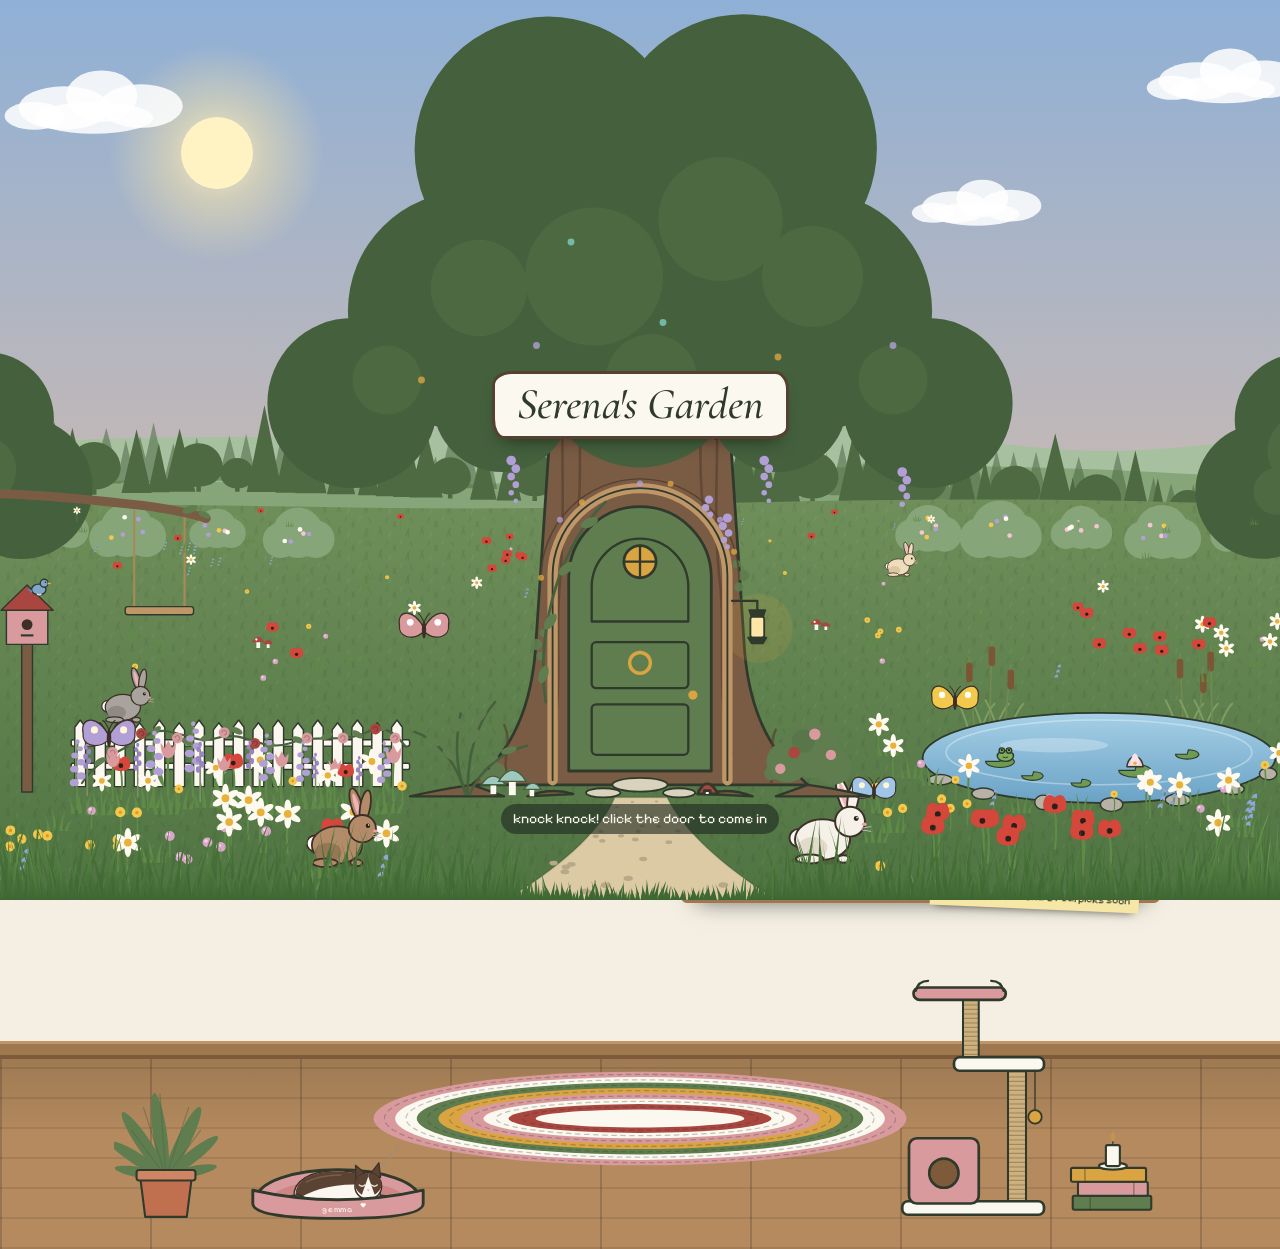
==== index.html @ bab86eb0 "Gemma follows you into rooms; the kitchen window follows the weather Pages designed as rooms (body[d" ====
<!doctype html>
<html lang="en">
<head>
<meta charset="utf-8">
<meta name="viewport" content="width=device-width, initial-scale=1">
<title>Serena&#x27;s Garden</title>
<meta name="description" content="A little cottage at the edge of the forest: travels, baking, music, the moon, and an animal ranking that is definitely correct.">
<meta name="robots" content="noindex, nofollow">
<meta name="theme-color" content="#f4efe2">
<meta property="og:type" content="website">
<meta property="og:site_name" content="Serena's Garden">
<meta property="og:title" content="Serena&#x27;s Garden">
<meta property="og:description" content="A little cottage at the edge of the forest: travels, baking, music, the moon, and an animal ranking that is definitely correct.">
<meta property="og:url" content="https://serenas-garden.github.io/">
<meta property="og:image" content="https://serenas-garden.github.io/assets/og.png">
<meta property="og:image:width" content="1200">
<meta property="og:image:height" content="630">
<meta property="og:image:alt" content="A green fairy door set into a giant mossy tree, with wisteria, fairy lights and glowing mushrooms">
<meta name="twitter:card" content="summary_large_image">
<link rel="icon" href="assets/favicon.svg" type="image/svg+xml">
<link rel="apple-touch-icon" href="assets/apple-touch-icon.png">
<link rel="preconnect" href="https://fonts.googleapis.com">
<link rel="preconnect" href="https://fonts.gstatic.com" crossorigin>
<link rel="stylesheet" href="https://fonts.googleapis.com/css2?family=Cormorant+Garamond:ital,wght@0,500;0,600;1,500&family=Nunito:wght@400;600;700&family=Pixelify+Sans:wght@400;500&family=Caveat:wght@600&display=swap">
<link rel="stylesheet" href="assets/style.css">
<script src="assets/sky.js"></script>
<script src="assets/weather.js"></script>
</head>
<body class="home">

<!-- ============================ the door ============================ -->
<div class="door-intro" hidden>
  <!-- the garden outside: hills, treeline, meadow, path, fence, pond, bunnies, butterflies, lightning bugs -->
  <!-- on tall, narrow screens the scene doesn't reach the top: a little sky of its own -->
  <div class="door-sky" aria-hidden="true">
    <span class="sky-sun"></span>
    <span class="sky-cloud sky-cloud--1"></span>
    <span class="sky-cloud sky-cloud--2"></span>
    <svg class="sky-moon" viewBox="0 0 100 100"><circle cx="50" cy="50" r="40" class="ds-moon-dark"/><path id="door-moon-2" class="moon-disc" d=""/></svg>
  </div>
  <svg class="door-scene" viewBox="0 0 1600 1000" preserveAspectRatio="xMidYMax slice" aria-hidden="true">
  <defs>
    <linearGradient id="ds-meadow" x1="0" y1="0" x2="0" y2="1">
      <stop offset="0" style="stop-color:var(--meadow)"/>
      <stop offset="1" style="stop-color:var(--meadow-deep)"/>
    </linearGradient>
    <linearGradient id="ds-grass-back" x1="0" y1="1" x2="0" y2="0">
      <stop offset="0" style="stop-color:var(--grass-base)"/>
      <stop offset="1" style="stop-color:var(--grass-mid)"/>
    </linearGradient>
    <linearGradient id="ds-grass-front" x1="0" y1="1" x2="0" y2="0">
      <stop offset="0" style="stop-color:var(--grass-base)"/>
      <stop offset=".55" style="stop-color:var(--grass-mid)"/>
      <stop offset="1" style="stop-color:var(--grass-tip)"/>
    </linearGradient>
    <linearGradient id="ds-water" x1="0" y1="0" x2="0" y2="1">
      <stop offset="0" style="stop-color:var(--water-1)"/>
      <stop offset="1" style="stop-color:var(--water-2)"/>
    </linearGradient>
    <radialGradient id="ds-sun-glow">
      <stop offset="0" stop-color="#fff6d6" stop-opacity=".9"/>
      <stop offset=".45" stop-color="#ffe9a8" stop-opacity=".45"/>
      <stop offset="1" stop-color="#ffe9a8" stop-opacity="0"/>
    </radialGradient>
    <radialGradient id="ds-firefly">
      <stop offset="0" stop-color="#fbffd8"/>
      <stop offset=".28" stop-color="#e3f57a" stop-opacity=".95"/>
      <stop offset="1" stop-color="#d6f06a" stop-opacity="0"/>
    </radialGradient>
    <pattern id="ds-meadow-tex" width="46" height="26" patternUnits="userSpaceOnUse">
      <path d="M4 22 q1 -6 3 -9 M7 22 q0 -5 -2 -8 M20 14 q1 -5 3 -7 M23 14 q-1 -4 -3 -6 M34 24 q1 -6 4 -9 M37 24 q0 -5 -2 -7 M12 8 q1 -4 2 -5 M41 9 q-1 -4 -3 -5"
            fill="none" stroke="rgba(0,0,0,.09)" stroke-width="1.1" stroke-linecap="round"/>
      <path d="M28 6 q1 -3 2 -4 M15 24 q1 -3 2 -5" fill="none" stroke="rgba(255,255,255,.09)" stroke-width="1" stroke-linecap="round"/>
    </pattern>
  </defs>
  <g class="ds-sun"><circle cx="330" cy="170" r="120" fill="url(#ds-sun-glow)"/><circle cx="330" cy="170" r="40" class="ds-sun-disc"/></g>
  <g class="ds-moon"><circle cx="1260" cy="150" r="42" class="ds-moon-dark"/><path id="door-moon" class="moon-disc" d=""/></g>
  <g class="ds-stars"><circle cx="521.7" cy="82.8" r="0.9" style="--d:-0.3s"/><circle cx="856.7" cy="180.8" r="0.9" style="--d:-3.6s"/><circle cx="349.2" cy="53.2" r="1.6" style="--d:-0.3s"/><circle cx="153.3" cy="207.6" r="2" style="--d:-0.5s"/><circle cx="362.7" cy="300.1" r="0.9" style="--d:-2.3s"/><circle cx="636.8" cy="459.2" r="0.9" style="--d:-2.2s"/><circle cx="220.4" cy="205.1" r="2" style="--d:-0.5s"/><circle cx="497.4" cy="386.2" r="1.1" style="--d:-0.4s"/><circle cx="912.5" cy="99.7" r="0.9" style="--d:-2.2s"/><circle cx="109.2" cy="41.2" r="1.1" style="--d:-2.0s"/><circle cx="850.1" cy="368.4" r="1.6" style="--d:-2.3s"/><circle cx="726" cy="150.7" r="1.1" style="--d:-2.8s"/><circle cx="395.7" cy="275.9" r="2" style="--d:-2.0s"/><circle cx="552.7" cy="218.7" r="2" style="--d:-3.9s"/><circle cx="196.5" cy="204.7" r="1.3" style="--d:-0.6s"/><circle cx="782.6" cy="31.9" r="0.9" style="--d:-3.1s"/><circle cx="915.4" cy="413.2" r="1.3" style="--d:-1.4s"/><circle cx="563.3" cy="240.5" r="1.6" style="--d:-0.3s"/><circle cx="157.9" cy="137.1" r="0.9" style="--d:-0.2s"/><circle cx="1118.4" cy="309.1" r="1.6" style="--d:-1.1s"/><circle cx="619.6" cy="318.9" r="0.9" style="--d:-3.8s"/><circle cx="571.6" cy="292.6" r="1.6" style="--d:-0.2s"/><circle cx="1223.8" cy="73" r="1.1" style="--d:-1.6s"/><circle cx="1458.6" cy="240.4" r="1.1" style="--d:-1.8s"/><circle cx="878.1" cy="416.8" r="1.6" style="--d:-3.5s"/><circle cx="449.9" cy="203.4" r="1.3" style="--d:-2.7s"/><circle cx="611.1" cy="119.2" r="0.9" style="--d:-0.7s"/><circle cx="376.5" cy="120.4" r="1.6" style="--d:-3.3s"/><circle cx="298.1" cy="142.6" r="1.1" style="--d:-1.7s"/><circle cx="593.4" cy="272.3" r="1.1" style="--d:-2.8s"/><circle cx="824.5" cy="295.6" r="0.9" style="--d:-1.8s"/><circle cx="1386.1" cy="448.1" r="2" style="--d:-1.6s"/><circle cx="640.4" cy="61.2" r="1.6" style="--d:-0.2s"/><circle cx="116.4" cy="109.2" r="1.1" style="--d:-0.4s"/><circle cx="959.1" cy="60.7" r="2" style="--d:-0.6s"/><circle cx="170.3" cy="179.8" r="0.9" style="--d:-0.3s"/><circle cx="338.6" cy="185.6" r="1.3" style="--d:-3.8s"/><circle cx="961.6" cy="230.2" r="0.9" style="--d:-3.4s"/><circle cx="1579.1" cy="226.5" r="1.6" style="--d:-1.2s"/><circle cx="237.7" cy="355.9" r="1.3" style="--d:-1.9s"/><circle cx="1103.4" cy="249.4" r="1.1" style="--d:-3.8s"/><circle cx="844.6" cy="80.9" r="2" style="--d:-3.7s"/><circle cx="1207.9" cy="149.9" r="0.9" style="--d:-2.8s"/><circle cx="422.6" cy="181.2" r="1.1" style="--d:-1.4s"/><circle cx="362" cy="261" r="2" style="--d:-1.3s"/><circle cx="362.4" cy="384" r="1.1" style="--d:-3.2s"/><circle cx="1303" cy="351.4" r="1.1" style="--d:-0.8s"/><circle cx="788.6" cy="347.3" r="0.9" style="--d:-3.2s"/><circle cx="756.1" cy="102.3" r="2" style="--d:-3.8s"/><circle cx="716.6" cy="441.3" r="1.3" style="--d:-3.8s"/><circle cx="586.1" cy="114.5" r="1.1" style="--d:-1.9s"/><circle cx="543.6" cy="234.1" r="2" style="--d:-3.4s"/><circle cx="767.6" cy="311.8" r="0.9" style="--d:-3.3s"/><circle cx="199.4" cy="191.2" r="1.1" style="--d:-1.9s"/><circle cx="292.1" cy="373.8" r="1.3" style="--d:-0.3s"/><circle cx="1504.9" cy="343.2" r="1.6" style="--d:-1.6s"/><circle cx="1505.9" cy="344.5" r="1.1" style="--d:-4.0s"/><circle cx="53.5" cy="283.4" r="1.6" style="--d:-3.2s"/><circle cx="241" cy="390.9" r="1.6" style="--d:-2.6s"/><circle cx="563.6" cy="264.2" r="1.1" style="--d:-0.1s"/><circle cx="1273" cy="345.2" r="0.9" style="--d:-2.1s"/><circle cx="1485.1" cy="211.8" r="1.1" style="--d:-3.3s"/><circle cx="343.4" cy="128.8" r="1.3" style="--d:-2.0s"/><circle cx="1216.6" cy="162.7" r="2" style="--d:-1.7s"/><circle cx="217.1" cy="429" r="1.3" style="--d:-3.6s"/><circle cx="1056.7" cy="385.7" r="2" style="--d:-1.7s"/><circle cx="1460" cy="242.8" r="2" style="--d:-0.6s"/><circle cx="816.7" cy="412" r="1.1" style="--d:-2.4s"/><circle cx="1236.1" cy="82.3" r="1.1" style="--d:-1.9s"/><circle cx="1155.8" cy="267.8" r="1.3" style="--d:-2.7s"/></g>
  <g class="ds-clouds"><g class="ds-cloud ds-cloud--1"><g transform="translate(160 120) scale(1.1)"><ellipse cx="0" cy="0" rx="46" ry="22"/><ellipse cx="38" cy="-12" rx="36" ry="26"/><ellipse cx="78" cy="-2" rx="42" ry="22"/><ellipse cx="30" cy="10" rx="60" ry="16"/><ellipse cx="-30" cy="8" rx="30" ry="14"/></g></g><g class="ds-cloud ds-cloud--2"><g transform="translate(1150 230) scale(0.8)"><ellipse cx="0" cy="0" rx="46" ry="22"/><ellipse cx="38" cy="-12" rx="36" ry="26"/><ellipse cx="78" cy="-2" rx="42" ry="22"/><ellipse cx="30" cy="10" rx="60" ry="16"/><ellipse cx="-30" cy="8" rx="30" ry="14"/></g></g><g class="ds-cloud ds-cloud--3"><g transform="translate(600 300) scale(0.6)"><ellipse cx="0" cy="0" rx="46" ry="22"/><ellipse cx="38" cy="-12" rx="36" ry="26"/><ellipse cx="78" cy="-2" rx="42" ry="22"/><ellipse cx="30" cy="10" rx="60" ry="16"/><ellipse cx="-30" cy="8" rx="30" ry="14"/></g></g><g class="ds-cloud ds-cloud--4"><g transform="translate(1420 90) scale(0.95)"><ellipse cx="0" cy="0" rx="46" ry="22"/><ellipse cx="38" cy="-12" rx="36" ry="26"/><ellipse cx="78" cy="-2" rx="42" ry="22"/><ellipse cx="30" cy="10" rx="60" ry="16"/><ellipse cx="-30" cy="8" rx="30" ry="14"/></g></g><g class="ds-cloud ds-cloud--5"><g transform="translate(880 60) scale(0.7)"><ellipse cx="0" cy="0" rx="46" ry="22"/><ellipse cx="38" cy="-12" rx="36" ry="26"/><ellipse cx="78" cy="-2" rx="42" ry="22"/><ellipse cx="30" cy="10" rx="60" ry="16"/><ellipse cx="-30" cy="8" rx="30" ry="14"/></g></g></g>
  <g class="ds-deck"><ellipse cx="60" cy="40" rx="220" ry="90"/><ellipse cx="330" cy="70" rx="240" ry="100"/><ellipse cx="620" cy="30" rx="260" ry="90"/><ellipse cx="900" cy="70" rx="250" ry="100"/><ellipse cx="1180" cy="40" rx="260" ry="95"/><ellipse cx="1450" cy="70" rx="240" ry="100"/><ellipse cx="1640" cy="40" rx="200" ry="90"/><ellipse cx="180" cy="170" rx="200" ry="60"/><ellipse cx="520" cy="190" rx="230" ry="64"/><ellipse cx="860" cy="170" rx="220" ry="58"/><ellipse cx="1220" cy="190" rx="240" ry="66"/><ellipse cx="1540" cy="170" rx="200" ry="60"/></g>
  <path d="M0 512 C180 470 360 496 560 478 S940 446 1160 486 S1460 470 1600 494 V620 H0 Z" style="fill:var(--hill-far)"/>
  <path d="M0 548 C220 516 470 552 760 532 S1260 512 1600 540 V640 H0 Z" style="fill:var(--hill-mid)"/>
  <path d="M-32.8 556 L-20 502.9 L-7.2 556 Z M-10.7 553.7 L3.3 487.9 L17.4 553.7 Z M11.9 552.1 L19.6 516.5 L27.3 552.1 Z M29.7 550.1 L39 515.1 L48.4 550.1 Z M41.3 548.7 L53.8 503 L66.3 548.7 Z M65.7 546.7 L75.1 505.5 L84.5 546.7 Z M79.8 544.9 L95.2 481.9 L110.5 544.9 Z M98 543.5 L112.1 490.6 L126.2 543.5 Z M119.3 541.5 L137.3 474.3 L155.3 541.5 Z M141.8 540.3 L153.7 490.2 L165.6 540.3 Z M160.9 539.1 L172.4 493.7 L183.9 539.1 Z M182 537.9 L191.6 496.3 L201.1 537.9 Z M190.2 537.1 L207 475.2 L223.8 537.1 Z M218.1 536.2 L228.7 489 L239.4 536.2 Z M231.2 535.6 L244.4 484.8 L257.5 535.6 Z M245 535.1 L259.5 469.3 L274 535.1 Z M270.8 534.6 L281.5 492.6 L292.3 534.6 Z M295.9 534.3 L307.5 485.8 L319 534.3 Z M317 534.3 L325.7 496.9 L334.5 534.3 Z M330.9 534.3 L343.8 483.8 L356.7 534.3 Z M350.4 534.5 L362.4 481.9 L374.5 534.5 Z M377.7 534.9 L387.9 496.9 L398.2 534.9 Z M390.6 535.3 L404.7 469.8 L418.8 535.3 Z M407.2 535.8 L421.9 469.2 L436.7 535.8 Z M428.2 536.5 L445 473 L461.9 536.5 Z M451 537.3 L467.1 469.2 L483.2 537.3 Z M474.8 538 L487.6 485.5 L500.3 538 Z M494 538.7 L505.5 494.7 L517 538.7 Z M506.6 539.4 L521.7 473.1 L536.8 539.4 Z M527.5 539.9 L535.9 502.7 L544.3 539.9 Z M547.6 540.8 L557.2 498.7 L566.7 540.8 Z M563.2 541.3 L572.7 506.9 L582.1 541.3 Z M574.9 542 L591.7 475.1 L608.4 542 Z M590 542.6 L606.2 483 L622.3 542.6 Z M622.2 543.4 L631.8 500 L641.4 543.4 Z M643.2 544.1 L657 487.5 L670.9 544.1 Z M660.8 544.6 L673.5 494.5 L686.2 544.6 Z M673.4 545 L690.7 482.1 L708 545 Z M696.7 545.3 L705.2 510.6 L713.6 545.3 Z M719 545.8 L730.9 493.3 L742.8 545.8 Z M735.7 546.1 L750.3 488.4 L764.8 546.1 Z M757.8 546.4 L772.1 492.7 L786.5 546.4 Z M787.7 546.6 L797.8 501.6 L807.9 546.6 Z M803.5 546.8 L814.5 505.6 L825.5 546.8 Z M826.6 547 L837.3 508 L848 547 Z M849.5 547.2 L863.1 483.1 L876.6 547.2 Z M868.9 547.4 L884.6 481.7 L900.2 547.4 Z M885.6 547.6 L899.2 489.6 L912.8 547.6 Z M902.1 547.8 L919.3 478.9 L936.5 547.8 Z M933.7 548.1 L941.6 512.5 L949.5 548.1 Z M950.9 548.5 L958.9 514.3 L966.8 548.5 Z M960.8 548.9 L976.8 479.4 L992.8 548.9 Z M976.5 549.2 L991.2 483.4 L1006 549.2 Z M997.5 549.7 L1007.4 503.6 L1017.3 549.7 Z M1011.7 550.2 L1024.8 492.6 L1037.8 550.2 Z M1038.3 551.1 L1048.1 513.8 L1057.9 551.1 Z M1050.8 551.8 L1063.8 496.7 L1076.8 551.8 Z M1069.2 552.6 L1081.4 495.9 L1093.6 552.6 Z M1092.6 553.9 L1106.9 489.2 L1121.1 553.9 Z M1116.1 555.4 L1131.6 493.2 L1147.1 555.4 Z M1140.3 556.9 L1154.8 496.9 L1169.3 556.9 Z M1159.8 558.1 L1172.2 501.8 L1184.5 558.1 Z M1181.5 559.8 L1196.1 500 L1210.6 559.8 Z M1200.8 561.2 L1215.2 502 L1229.6 561.2 Z M1225.1 563.1 L1240.1 502 L1255.2 563.1 Z M1255.1 565 L1263.9 530.4 L1272.7 565 Z M1271.3 566.8 L1287.5 507.2 L1303.7 566.8 Z M1301.3 568.4 L1309.2 531.4 L1317.1 568.4 Z M1314.8 570 L1330.8 501.5 L1346.9 570 Z M1342.7 571.4 L1350.3 535.5 L1357.8 571.4 Z M1360.9 572.7 L1370.6 529.9 L1380.4 572.7 Z M1380.2 573.8 L1390.1 537.3 L1400 573.8 Z M1405.8 575.1 L1414.9 537.8 L1424 575.1 Z M1424.4 576.1 L1437.8 525.1 L1451.2 576.1 Z M1451 577 L1462 534.5 L1473 577 Z M1465 577.4 L1478.8 520 L1492.5 577.4 Z M1493 577.8 L1502.9 541 L1512.8 577.8 Z M1511.4 577.9 L1520.4 542.2 L1529.3 577.9 Z M1523.9 577.9 L1536.7 522.3 L1549.6 577.9 Z M1543.8 577.6 L1558.6 518.7 L1573.3 577.6 Z M1561.7 577.3 L1574.2 526 L1586.6 577.3 Z M1591.4 576.6 L1599.8 539 L1608.2 576.6 Z M1606.1 575.8 L1619.7 516.3 L1633.3 575.8 Z M1622.4 574.8 L1639.3 513.2 L1656.2 574.8 Z" style="fill:var(--treeline)" opacity=".55"/>
  <path d="M-21.8 567 L-10 514.2 L1.8 567 Z M10.1 564.7 V540.7 H15.1 V564.7 Z M-11.4 540.7 a24.1 24.1 0 1 1 48.2 0 a24.1 19.3 0 0 1 -48.2 0 Z M28.4 561 L51.2 457.3 L73.9 561 Z M73.2 557.9 L83.8 505.8 L94.5 557.9 Z M111.3 555.3 V533 H116.3 V555.3 Z M91.5 533 a22.3 22.3 0 1 1 44.6 0 a22.3 17.9 0 0 1 -44.6 0 Z M131.6 552.6 L149.5 469.2 L167.3 552.6 Z M150.8 551.3 L169.3 475.4 L187.8 551.3 Z M191.1 549.8 V520.4 H196.1 V549.8 Z M164.2 520.4 a29.4 29.4 0 1 1 58.8 0 a29.4 23.5 0 0 1 -58.8 0 Z M223.9 547.7 L240.6 477 L257.3 547.7 Z M253.4 547 L265.3 492.2 L277.2 547 Z M271.1 546.5 L288.5 476.2 L305.9 546.5 Z M307.1 546.3 V519.4 H312.1 V546.3 Z M282.7 519.4 a26.9 26.9 0 1 1 53.8 0 a26.9 21.5 0 0 1 -53.8 0 Z M350.1 546.4 V527.6 H355.1 V546.4 Z M333.8 527.6 a18.8 18.8 0 1 1 37.6 0 a18.8 15 0 0 1 -37.6 0 Z M363 546.8 L382.7 450.1 L402.4 546.8 Z M395 547.6 L415.5 451.8 L436 547.6 Z M417 548.1 L434.3 464.6 L451.6 548.1 Z M452.2 549.3 L467.8 483.6 L483.5 549.3 Z M486.6 550.4 L498.4 500.8 L510.2 550.4 Z M506.2 551.4 L522.8 472.4 L539.4 551.4 Z M525.7 552.2 L542.1 481.2 L558.5 552.2 Z M543.8 552.9 L562.3 477.8 L580.8 552.9 Z M586.6 554 V531 H591.6 V554 Z M566.1 531 a23 23 0 1 1 46 0 a23 18.4 0 0 1 -46 0 Z M611.1 555.2 L625.9 492.9 L640.6 555.2 Z M640.6 556.1 L654.3 494.7 L668.1 556.1 Z M680.5 556.8 V531.1 H685.5 V556.8 Z M657.3 531.1 a25.7 25.7 0 1 1 51.4 0 a25.7 20.6 0 0 1 -51.4 0 Z M721.7 557.7 V533.7 H726.7 V557.7 Z M700.2 533.7 a24 24 0 1 1 48 0 a24 19.2 0 0 1 -48 0 Z M745 558.2 L762.6 479.4 L780.1 558.2 Z M769.6 558.5 L785.9 486.6 L802.3 558.5 Z M805.3 558.7 V534.1 H810.3 V558.7 Z M783.1 534.1 a24.7 24.7 0 1 1 49.3 0 a24.7 19.7 0 0 1 -49.3 0 Z M830.8 559.1 L847.3 490.4 L863.8 559.1 Z M866 559.3 V530.8 H871 V559.3 Z M840.1 530.8 a28.4 28.4 0 1 1 56.9 0 a28.4 22.8 0 0 1 -56.9 0 Z M895.1 559.7 L914 470 L932.9 559.7 Z M919 560.1 L936.4 484.2 L953.7 560.1 Z M941.5 560.5 L960.1 482.9 L978.7 560.5 Z M989.2 561.2 V532.5 H994.2 V561.2 Z M962.9 532.5 a28.8 28.8 0 1 1 57.5 0 a28.8 23 0 0 1 -57.5 0 Z M1019.1 562.7 L1037.7 478.5 L1056.4 562.7 Z M1039.6 563.6 L1060.7 461.4 L1081.8 563.6 Z M1062.4 564.8 L1085.5 471.8 L1108.6 564.8 Z M1108.9 566.2 V537 H1113.9 V566.2 Z M1082.2 537 a29.2 29.2 0 1 1 58.3 0 a29.2 23.3 0 0 1 -58.3 0 Z M1140.7 569.1 L1158 491.5 L1175.3 569.1 Z M1170.6 570.8 L1183.2 510.3 L1195.8 570.8 Z M1214.3 573.3 V545.4 H1219.3 V573.3 Z M1188.8 545.4 a27.9 27.9 0 1 1 55.8 0 a27.9 22.3 0 0 1 -55.8 0 Z M1238 576.8 L1261.4 481.4 L1284.7 576.8 Z M1270.8 578.3 L1280.8 530.2 L1290.7 578.3 Z M1305.4 580.3 V553.7 H1310.4 V580.3 Z M1281.3 553.7 a26.6 26.6 0 1 1 53.2 0 a26.6 21.3 0 0 1 -53.2 0 Z M1331.6 583.4 L1350.4 500.3 L1369.2 583.4 Z M1363.9 585 L1375.4 531.4 L1386.9 585 Z M1406 586.8 V565.7 H1411 V586.8 Z M1387.4 565.7 a21.1 21.1 0 1 1 42.3 0 a21.1 16.9 0 0 1 -42.3 0 Z M1431.4 588.3 L1442.3 540.3 L1453.2 588.3 Z M1473.7 589.4 V567.6 H1478.7 V589.4 Z M1454.4 567.6 a21.8 21.8 0 1 1 43.6 0 a21.8 17.4 0 0 1 -43.6 0 Z M1497.2 589.9 L1511.1 528.3 L1525.1 589.9 Z M1535.4 589.9 V566.9 H1540.4 V589.9 Z M1514.9 566.9 a22.9 22.9 0 1 1 45.9 0 a22.9 18.4 0 0 1 -45.9 0 Z M1563.9 589.3 L1574.6 538.2 L1585.3 589.3 Z M1595.6 588.3 L1606.7 535.8 L1617.8 588.3 Z M1613.8 587.2 L1631.5 511.6 L1649.3 587.2 Z" style="fill:var(--treeline)"/>
  <path d="M0 566 C260 552 520 572 800 562 S1340 552 1600 566 V1000 H0 Z" fill="url(#ds-meadow)"/>
  <path d="M0 566 C260 552 520 572 800 562 S1340 552 1600 566 V1000 H0 Z" fill="url(#ds-meadow-tex)"/>
  <g class="ds-bushes"><circle cx="60" cy="583.0" r="34" style="fill:var(--hill-mid)"/><circle cx="36.2" cy="593.2" r="23.799999999999997" style="fill:var(--hill-mid)"/><circle cx="83.8" cy="591.5" r="25.5" style="fill:var(--hill-mid)"/><circle cx="50.3" cy="589.8" r="2.6" style="fill:#f6c6d0"/><circle cx="66.4" cy="570.4" r="2.6" style="fill:#f6c6d0"/><circle cx="67.4" cy="598.3" r="2.6" style="fill:#f2c94c"/><circle cx="61.1" cy="576.6" r="2.6" style="fill:var(--lilac)"/><circle cx="64" cy="596.2" r="2.6" style="fill:#f2c94c"/><circle cx="150" cy="583.0" r="26" style="fill:var(--hill-mid)"/><circle cx="131.8" cy="590.8" r="18.2" style="fill:var(--hill-mid)"/><circle cx="168.2" cy="589.5" r="19.5" style="fill:var(--hill-mid)"/><circle cx="161.6" cy="588.7" r="2.6" style="fill:#fffaf0"/><circle cx="160.2" cy="578.4" r="2.6" style="fill:#f6c6d0"/><circle cx="157.1" cy="581.6" r="2.6" style="fill:var(--lilac)"/><circle cx="155.2" cy="584.1" r="2.6" style="fill:#fffaf0"/><circle cx="136" cy="588" r="2.6" style="fill:#fffaf0"/><circle cx="230" cy="589.0" r="30" style="fill:var(--hill-mid)"/><circle cx="209.0" cy="598.0" r="21.0" style="fill:var(--hill-mid)"/><circle cx="251.0" cy="596.5" r="22.5" style="fill:var(--hill-mid)"/><circle cx="212.6" cy="597.3" r="2.6" style="fill:#f2c94c"/><circle cx="227.4" cy="574.7" r="2.6" style="fill:#fffaf0"/><circle cx="225.5" cy="593.9" r="2.6" style="fill:var(--lilac)"/><circle cx="247.6" cy="591.1" r="2.6" style="fill:var(--lilac)"/><circle cx="242.6" cy="576.9" r="2.6" style="fill:var(--lilac)"/><circle cx="330" cy="587.0" r="22" style="fill:var(--hill-mid)"/><circle cx="314.6" cy="593.6" r="15.399999999999999" style="fill:var(--hill-mid)"/><circle cx="345.4" cy="592.5" r="16.5" style="fill:var(--hill-mid)"/><circle cx="332.2" cy="589.3" r="2.6" style="fill:#f2c94c"/><circle cx="338.7" cy="589.9" r="2.6" style="fill:#f6c6d0"/><circle cx="316.6" cy="583.8" r="2.6" style="fill:var(--lilac)"/><circle cx="320.5" cy="594.2" r="2.6" style="fill:var(--lilac)"/><circle cx="341.7" cy="591.3" r="2.6" style="fill:#fffaf0"/><circle cx="420" cy="592.0" r="28" style="fill:var(--hill-mid)"/><circle cx="400.4" cy="600.4" r="19.599999999999998" style="fill:var(--hill-mid)"/><circle cx="439.6" cy="599.0" r="21.0" style="fill:var(--hill-mid)"/><circle cx="405.3" cy="601.1" r="2.6" style="fill:#fffaf0"/><circle cx="412" cy="601.7" r="2.6" style="fill:var(--lilac)"/><circle cx="432.3" cy="593.4" r="2.6" style="fill:var(--lilac)"/><circle cx="426" cy="592.9" r="2.6" style="fill:#f6c6d0"/><circle cx="422.2" cy="588.2" r="2.6" style="fill:#fffaf0"/><circle cx="1120" cy="587.0" r="26" style="fill:var(--hill-mid)"/><circle cx="1101.8" cy="594.8" r="18.2" style="fill:var(--hill-mid)"/><circle cx="1138.2" cy="593.5" r="19.5" style="fill:var(--hill-mid)"/><circle cx="1119.7" cy="575.5" r="2.6" style="fill:#f2c94c"/><circle cx="1113.2" cy="591.7" r="2.6" style="fill:#f6c6d0"/><circle cx="1118.7" cy="596.8" r="2.6" style="fill:#f2c94c"/><circle cx="1128.7" cy="584.3" r="2.6" style="fill:#f6c6d0"/><circle cx="1128.7" cy="587.8" r="2.6" style="fill:var(--lilac)"/><circle cx="1200" cy="588.0" r="32" style="fill:var(--hill-mid)"/><circle cx="1177.6" cy="597.6" r="22.4" style="fill:var(--hill-mid)"/><circle cx="1222.4" cy="596.0" r="24.0" style="fill:var(--hill-mid)"/><circle cx="1196.7" cy="579" r="2.6" style="fill:var(--lilac)"/><circle cx="1205.9" cy="574.1" r="2.6" style="fill:var(--lilac)"/><circle cx="1210.7" cy="595.1" r="2.6" style="fill:#f6c6d0"/><circle cx="1206.7" cy="576.3" r="2.6" style="fill:#fffaf0"/><circle cx="1190.1" cy="583.2" r="2.6" style="fill:#f2c94c"/><circle cx="1290" cy="586.0" r="24" style="fill:var(--hill-mid)"/><circle cx="1273.2" cy="593.2" r="16.799999999999997" style="fill:var(--hill-mid)"/><circle cx="1306.8" cy="592.0" r="18.0" style="fill:var(--hill-mid)"/><circle cx="1274.4" cy="588.4" r="2.6" style="fill:#f6c6d0"/><circle cx="1279.6" cy="585.5" r="2.6" style="fill:#fffaf0"/><circle cx="1290.1" cy="589.4" r="2.6" style="fill:#f6c6d0"/><circle cx="1277.4" cy="586.9" r="2.6" style="fill:#fffaf0"/><circle cx="1307.4" cy="584.7" r="2.6" style="fill:#f6c6d0"/><circle cx="1380" cy="591.0" r="30" style="fill:var(--hill-mid)"/><circle cx="1359.0" cy="600.0" r="21.0" style="fill:var(--hill-mid)"/><circle cx="1401.0" cy="598.5" r="22.5" style="fill:var(--hill-mid)"/><circle cx="1379.3" cy="595.5" r="2.6" style="fill:#f6c6d0"/><circle cx="1359.1" cy="597.8" r="2.6" style="fill:var(--lilac)"/><circle cx="1383.9" cy="595.5" r="2.6" style="fill:var(--lilac)"/><circle cx="1366.8" cy="583.5" r="2.6" style="fill:#f6c6d0"/><circle cx="1382.1" cy="584.3" r="2.6" style="fill:#f2c94c"/><circle cx="1470" cy="587.0" r="26" style="fill:var(--hill-mid)"/><circle cx="1451.8" cy="594.8" r="18.2" style="fill:var(--hill-mid)"/><circle cx="1488.2" cy="593.5" r="19.5" style="fill:var(--hill-mid)"/><circle cx="1459.9" cy="584.3" r="2.6" style="fill:#f2c94c"/><circle cx="1472.8" cy="592.2" r="2.6" style="fill:#fffaf0"/><circle cx="1470.9" cy="592.7" r="2.6" style="fill:#fffaf0"/><circle cx="1464.7" cy="593.1" r="2.6" style="fill:#fffaf0"/><circle cx="1461.2" cy="586.8" r="2.6" style="fill:#f6c6d0"/><circle cx="1560" cy="587.0" r="34" style="fill:var(--hill-mid)"/><circle cx="1536.2" cy="597.2" r="23.799999999999997" style="fill:var(--hill-mid)"/><circle cx="1583.8" cy="595.5" r="25.5" style="fill:var(--hill-mid)"/><circle cx="1544.6" cy="573.7" r="2.6" style="fill:#f6c6d0"/><circle cx="1584.8" cy="587.4" r="2.6" style="fill:#fffaf0"/><circle cx="1573.7" cy="574.1" r="2.6" style="fill:#f6c6d0"/><circle cx="1568.3" cy="582.2" r="2.6" style="fill:#f6c6d0"/><circle cx="1569.9" cy="601.9" r="2.6" style="fill:#fffaf0"/></g>
  <g class="ds-tree-l"><path d="M19.0 712 C21.0 652 23.0 592 25.0 532 H35.0 C37.0 592 39.0 652 41.0 712 Z" class="ds-ink" style="fill:var(--bark)"/><path d="M19.0 712 q-14 2 -22 8 M41.0 712 q14 2 22 8" fill="none" class="ds-ink" style="stroke-width:3"/><g style="fill:var(--moss-deep)"><circle cx="30" cy="512" r="110"/><circle cx="-52.5" cy="542" r="79.2"/><circle cx="112.5" cy="542" r="79.2"/><circle cx="-8.5" cy="462" r="77"/><circle cx="74" cy="466" r="74.8"/><circle cx="30" cy="562" r="66"/></g><g class="f-moss" opacity=".35"><circle cx="-3" cy="497" r="44"/><circle cx="68.5" cy="522" r="38.5"/><circle cx="-36" cy="542" r="27.5"/></g></g>
  <g class="ds-swing"><path d="M238 566 V676 M294 568 V676" fill="none" class="ds-ink" style="stroke:#a88a58;stroke-width:2.4"/><rect x="228" y="674" width="76" height="9" rx="3" class="ds-ink" style="fill:var(--wood-lite)"/></g>
  <path d="M60 548 C130 548 200 556 250 562 C280 566 300 570 318 576" fill="none" class="ds-ink" style="stroke:var(--bark);stroke-width:10;stroke-linecap:round"/>
  <g class="f-moss"><ellipse cx="300" cy="566" rx="9" ry="4" transform="rotate(-20 300 566)"/><ellipse cx="316" cy="572" rx="7" ry="3.4" transform="rotate(25 316 572)"/></g>
  <g class="ds-tree-r"><path d="M1559.0 716 C1561.0 656 1563.0 596 1565.0 536 H1575.0 C1577.0 596 1579.0 656 1581.0 716 Z" class="ds-ink" style="fill:var(--bark)"/><path d="M1559.0 716 q-14 2 -22 8 M1581.0 716 q14 2 22 8" fill="none" class="ds-ink" style="stroke-width:3"/><g style="fill:var(--moss-deep)"><circle cx="1570" cy="516" r="104"/><circle cx="1492" cy="546" r="74.9"/><circle cx="1648" cy="546" r="74.9"/><circle cx="1533.6" cy="466" r="72.8"/><circle cx="1611.6" cy="470" r="70.7"/><circle cx="1570" cy="566" r="62.4"/></g><g class="f-moss" opacity=".35"><circle cx="1538.8" cy="501" r="41.6"/><circle cx="1606.4" cy="526" r="36.4"/><circle cx="1507.6" cy="546" r="26"/></g></g>
  <path d="M772 886 C760 916 722 958 650 1000 H952 C884 958 846 918 830 886 Z" class="ds-path"/>
  <g class="ds-pebbles"><ellipse cx="739.8" cy="990.5" rx="5.7" ry="3.2"/><ellipse cx="761.9" cy="983.5" rx="5.5" ry="3.1"/><ellipse cx="820.8" cy="918.1" rx="3" ry="1.8"/><ellipse cx="670.5" cy="992.1" rx="5.8" ry="3.3"/><ellipse cx="803.5" cy="954.4" rx="4.4" ry="2.5"/><ellipse cx="781.2" cy="913.5" rx="2.9" ry="1.7"/><ellipse cx="773.1" cy="905.3" rx="2.6" ry="1.5"/><ellipse cx="802.5" cy="917.5" rx="3" ry="1.8"/><ellipse cx="723.9" cy="960.4" rx="4.6" ry="2.6"/><ellipse cx="791.5" cy="891.2" rx="2" ry="1.2"/><ellipse cx="717.7" cy="963.3" rx="4.7" ry="2.7"/><ellipse cx="756.6" cy="923.7" rx="3.2" ry="1.9"/><ellipse cx="786.9" cy="975.9" rx="5.2" ry="2.9"/><ellipse cx="774.6" cy="896.8" rx="2.3" ry="1.3"/><ellipse cx="794.8" cy="932.7" rx="3.6" ry="2.1"/><ellipse cx="704" cy="959" rx="4.6" ry="2.6"/><ellipse cx="811" cy="907.7" rx="2.7" ry="1.6"/><ellipse cx="758.1" cy="934.3" rx="3.6" ry="2.1"/><ellipse cx="842.3" cy="923.2" rx="3.2" ry="1.9"/><ellipse cx="798.3" cy="923.7" rx="3.2" ry="1.9"/><ellipse cx="778.9" cy="928.6" rx="3.4" ry="2"/><ellipse cx="892.5" cy="983.3" rx="5.5" ry="3.1"/><ellipse cx="750.8" cy="929.3" rx="3.5" ry="2"/><ellipse cx="716.6" cy="968.6" rx="4.9" ry="2.8"/><ellipse cx="818.3" cy="890.6" rx="2" ry="1.2"/><ellipse cx="832" cy="935.8" rx="3.7" ry="2.1"/></g>
  <defs>
    <g id="fl-daisy">
      <path d="M0 0 q-1 -14 0 -26" fill="none" style="stroke:var(--grass-mid)" stroke-width="1.6"/>
      <g style="fill:#fffaf0"><ellipse cx="0" cy="-34" rx="2.4" ry="5.4"/><ellipse cx="0" cy="-34" rx="2.4" ry="5.4" transform="rotate(60 0 -29)"/><ellipse cx="0" cy="-34" rx="2.4" ry="5.4" transform="rotate(120 0 -29)"/><ellipse cx="0" cy="-34" rx="2.4" ry="5.4" transform="rotate(180 0 -29)"/><ellipse cx="0" cy="-34" rx="2.4" ry="5.4" transform="rotate(240 0 -29)"/><ellipse cx="0" cy="-34" rx="2.4" ry="5.4" transform="rotate(300 0 -29)"/></g>
      <circle cx="0" cy="-29" r="2.8" style="fill:#e8b23a"/>
    </g>
    <g id="fl-poppy">
      <path d="M0 0 q2 -14 0 -26" fill="none" style="stroke:var(--grass-mid)" stroke-width="1.6"/>
      <path d="M-8 -29 C-9 -38 -3 -40 0 -36 C3 -40 9 -38 8 -29 C6 -24 -6 -24 -8 -29 Z" style="fill:#d4473a"/>
      <circle cx="0" cy="-30" r="2" style="fill:#2a1f1a"/>
    </g>
    <g id="fl-tulip">
      <path d="M0 0 q-1 -16 0 -30" fill="none" style="stroke:var(--grass-mid)" stroke-width="1.8"/>
      <path d="M-3 -6 q-7 -8 -6 -18 q5 6 6 16" style="fill:var(--grass-mid)"/>
      <path d="M-6 -42 q0 12 6 12 q6 0 6 -12 l-3 4 l-3 -6 l-3 6 z" style="fill:var(--rose)"/>
    </g>
    <g id="fl-foxglove">
      <path d="M0 0 q-2 -30 0 -62" fill="none" style="stroke:var(--grass-mid)" stroke-width="1.8"/>
      <g style="fill:var(--lilac)"><ellipse cx="-3" cy="-24" rx="4" ry="3.2"/><ellipse cx="3" cy="-30" rx="4" ry="3.2"/><ellipse cx="-3" cy="-36" rx="3.8" ry="3"/><ellipse cx="3" cy="-42" rx="3.6" ry="2.9"/><ellipse cx="-2.5" cy="-48" rx="3.2" ry="2.6"/><ellipse cx="2" cy="-54" rx="2.6" ry="2.2"/><circle cx="0" cy="-60" r="1.8"/></g>
    </g>
    <g id="fl-lavender">
      <path d="M0 0 q0 -22 0 -42" fill="none" style="stroke:#7d8f6a" stroke-width="1.4"/>
      <g style="fill:#9a83c9"><ellipse cx="-1.6" cy="-26" rx="1.8" ry="2.6"/><ellipse cx="1.6" cy="-30" rx="1.8" ry="2.6"/><ellipse cx="-1.6" cy="-34" rx="1.8" ry="2.6"/><ellipse cx="1.6" cy="-38" rx="1.7" ry="2.4"/><ellipse cx="-1.4" cy="-42" rx="1.6" ry="2.2"/><ellipse cx="0" cy="-46" rx="1.3" ry="1.9"/></g>
    </g>
    <g id="fl-buttercup">
      <path d="M0 0 q1 -9 0 -16" fill="none" style="stroke:var(--grass-mid)" stroke-width="1.2"/>
      <circle cx="0" cy="-18" r="3.6" style="fill:#f2c94c"/><circle cx="0" cy="-18" r="1.2" style="fill:#e09a2a"/>
    </g>
    <g id="fl-clover">
      <path d="M0 0 q0 -7 0 -12" fill="none" style="stroke:var(--grass-mid)" stroke-width="1.2"/>
      <circle cx="0" cy="-15" r="3.4" style="fill:#d9a6c8"/><circle cx="-1" cy="-16" r="1.2" style="fill:#f3d7e8"/>
    </g>
    <g id="fl-bluebell">
      <path d="M0 0 q1 -12 4 -22" fill="none" style="stroke:var(--grass-mid)" stroke-width="1.3"/>
      <g style="fill:#8fa6d8"><path d="M1 -10 q-4 0 -4 4 l2 -1 l2 1 z"/><path d="M3 -16 q-4 0 -4 4 l2 -1 l2 1 z"/><path d="M4.5 -22 q-4 0 -4 4 l2 -1 l2 1 z"/></g>
    </g>
    <g id="tuft">
      <path d="M-8 0 q1 -8 -3 -14 q4 5 6 14 Z M-3 0 q0 -11 -1 -18 q3 8 4 18 Z M2 0 q1 -10 5 -16 q-3 8 -2 16 Z M6 0 q2 -6 6 -9 q-3 4 -3 9 Z" style="fill:var(--grass-mid)"/>
    </g>
  </defs>
  <g class="ds-left"><g class="ds-birdhouse"><rect x="113" y="666" width="12" height="214" class="ds-ink" style="fill:var(--bark)"/><path d="M96 676 H142 V716 H96 Z" class="ds-ink" style="fill:var(--rose)"/><path d="M90 678 L119 650 L148 678 Z" class="ds-ink" style="fill:var(--berry)"/><circle cx="119" cy="694" r="6" style="fill:#3d2f27"/><path d="M112 706 h14" class="ds-ink" style="stroke-width:2.4"/><g class="ds-bird"><ellipse cx="132" cy="655" rx="8" ry="6" style="fill:#7fa7c9" class="ds-ink"/><circle cx="138" cy="648" r="4.4" style="fill:#7fa7c9" class="ds-ink"/><path d="M142 647 l4 1 l-4 1.6 z" style="fill:#e8b23a"/><circle cx="139.4" cy="647" r=".9" fill="#2a1f1a"/><path d="M125 656 l-7 -2 l6 5" style="fill:#5f87ab"/><path d="M130 660 q2 2 5 0" fill="none" style="stroke:#f6efe0" stroke-width="1.2"/></g></g><g class="ds-fence"><rect x="168" y="822" width="376" height="7" rx="2" class="ds-ink ds-picket"/><rect x="168" y="848" width="376" height="7" rx="2" class="ds-ink ds-picket"/><path d="M172 874 V808 L178 800 L184 808 V874 Z" class="ds-ink ds-picket"/><path d="M194 874 V811 L200 803 L206 811 V874 Z" class="ds-ink ds-picket"/><path d="M216 874 V808 L222 800 L228 808 V874 Z" class="ds-ink ds-picket"/><path d="M238 874 V811 L244 803 L250 811 V874 Z" class="ds-ink ds-picket"/><path d="M260 874 V808 L266 800 L272 808 V874 Z" class="ds-ink ds-picket"/><path d="M282 874 V811 L288 803 L294 811 V874 Z" class="ds-ink ds-picket"/><path d="M304 874 V808 L310 800 L316 808 V874 Z" class="ds-ink ds-picket"/><path d="M326 874 V811 L332 803 L338 811 V874 Z" class="ds-ink ds-picket"/><path d="M348 874 V808 L354 800 L360 808 V874 Z" class="ds-ink ds-picket"/><path d="M370 874 V811 L376 803 L382 811 V874 Z" class="ds-ink ds-picket"/><path d="M392 874 V808 L398 800 L404 808 V874 Z" class="ds-ink ds-picket"/><path d="M414 874 V811 L420 803 L426 811 V874 Z" class="ds-ink ds-picket"/><path d="M436 874 V808 L442 800 L448 808 V874 Z" class="ds-ink ds-picket"/><path d="M458 874 V811 L464 803 L470 811 V874 Z" class="ds-ink ds-picket"/><path d="M480 874 V808 L486 800 L492 808 V874 Z" class="ds-ink ds-picket"/><path d="M502 874 V811 L508 803 L514 811 V874 Z" class="ds-ink ds-picket"/><path d="M524 874 V808 L530 800 L536 808 V874 Z" class="ds-ink ds-picket"/></g><path d="M180 870 C200 840 230 832 250 818 C280 800 300 830 330 820 C360 810 380 836 410 826 C440 814 470 828 500 812 C520 804 532 820 540 830" fill="none" style="stroke:var(--moss-deep)" stroke-width="2.4" stroke-linecap="round"/><g style="fill:var(--moss)"><ellipse cx="200" cy="846" rx="7" ry="3.4" transform="rotate(-30 200 846)"/><ellipse cx="232" cy="826" rx="7" ry="3.4" transform="rotate(20 232 826)"/><ellipse cx="262" cy="812" rx="7" ry="3.4" transform="rotate(-40 262 812)"/><ellipse cx="296" cy="824" rx="7" ry="3.4" transform="rotate(30 296 824)"/><ellipse cx="318" cy="820" rx="7" ry="3.4" transform="rotate(-20 318 820)"/><ellipse cx="352" cy="812" rx="7" ry="3.4" transform="rotate(25 352 812)"/><ellipse cx="388" cy="830" rx="7" ry="3.4" transform="rotate(-35 388 830)"/><ellipse cx="420" cy="822" rx="7" ry="3.4" transform="rotate(20 420 822)"/><ellipse cx="452" cy="818" rx="7" ry="3.4" transform="rotate(-25 452 818)"/><ellipse cx="486" cy="816" rx="7" ry="3.4" transform="rotate(30 486 816)"/><ellipse cx="516" cy="808" rx="7" ry="3.4" transform="rotate(-30 516 808)"/></g><g><circle cx="214" cy="836" r="6" style="fill:var(--rose)"/><path d="M211.4 836 a2.6 2.6 0 1 1 2.6 2.6" fill="none" stroke="rgba(0,0,0,.25)" stroke-width="1"/><circle cx="246" cy="815" r="6" style="fill:var(--berry)"/><path d="M243.4 815 a2.6 2.6 0 1 1 2.6 2.6" fill="none" stroke="rgba(0,0,0,.25)" stroke-width="1"/><circle cx="286" cy="820" r="6" style="fill:var(--rose)"/><path d="M283.4 820 a2.6 2.6 0 1 1 2.6 2.6" fill="none" stroke="rgba(0,0,0,.25)" stroke-width="1"/><circle cx="338" cy="814" r="6" style="fill:var(--rose)"/><path d="M335.4 814 a2.6 2.6 0 1 1 2.6 2.6" fill="none" stroke="rgba(0,0,0,.25)" stroke-width="1"/><circle cx="372" cy="826" r="6" style="fill:var(--berry)"/><path d="M369.4 826 a2.6 2.6 0 1 1 2.6 2.6" fill="none" stroke="rgba(0,0,0,.25)" stroke-width="1"/><circle cx="430" cy="820" r="6" style="fill:var(--rose)"/><path d="M427.4 820 a2.6 2.6 0 1 1 2.6 2.6" fill="none" stroke="rgba(0,0,0,.25)" stroke-width="1"/><circle cx="470" cy="820" r="6" style="fill:var(--rose)"/><path d="M467.4 820 a2.6 2.6 0 1 1 2.6 2.6" fill="none" stroke="rgba(0,0,0,.25)" stroke-width="1"/><circle cx="506" cy="810" r="6" style="fill:var(--berry)"/><path d="M503.4 810 a2.6 2.6 0 1 1 2.6 2.6" fill="none" stroke="rgba(0,0,0,.25)" stroke-width="1"/><circle cx="528" cy="820" r="6" style="fill:var(--rose)"/><path d="M525.4 820 a2.6 2.6 0 1 1 2.6 2.6" fill="none" stroke="rgba(0,0,0,.25)" stroke-width="1"/></g><g class="ds-bed"><use href="#fl-lavender" transform="translate(185.8 884.3) scale(1.29)"/><use href="#fl-daisy" transform="translate(378.1 884.7) scale(1.39)"/><use href="#fl-lavender" transform="translate(366.7 884.7) scale(1.30)"/><use href="#fl-tulip" transform="translate(275.9 885) scale(1.42)"/><use href="#fl-daisy" transform="translate(502.1 885.5) scale(1.36)"/><use href="#fl-lavender" transform="translate(241.9 886) scale(1.27)"/><use href="#fl-foxglove" transform="translate(303.6 886.9) scale(1.38)"/><use href="#fl-daisy" transform="translate(328.6 887.3) scale(1.18)"/><use href="#fl-poppy" transform="translate(348 888.4) scale(1.35)"/><use href="#fl-poppy" transform="translate(223.2 889.1) scale(1.28)"/><use href="#fl-tulip" transform="translate(402 889.5) scale(1.25)"/><use href="#fl-tulip" transform="translate(214.5 890.7) scale(1.28)"/><use href="#fl-tulip" transform="translate(526 890.8) scale(1.43)"/><use href="#fl-lavender" transform="translate(311.3 891.3) scale(1.40)"/><use href="#fl-buttercup" transform="translate(414.2 891.7) scale(1.33)"/><use href="#fl-poppy" transform="translate(473 891.8) scale(1.13)"/><use href="#fl-foxglove" transform="translate(425.6 891.9) scale(1.11)"/><use href="#fl-tulip" transform="translate(460.9 892.5) scale(1.14)"/><use href="#fl-lavender" transform="translate(439.5 892.8) scale(1.18)"/><use href="#fl-lavender" transform="translate(488 893.2) scale(1.11)"/><use href="#fl-foxglove" transform="translate(515.7 893.2) scale(1.12)"/><use href="#fl-tulip" transform="translate(337.7 893.3) scale(1.23)"/><use href="#fl-foxglove" transform="translate(385.4 894.8) scale(1.29)"/><use href="#tuft" transform="translate(365.2 897.4) scale(1.60)"/><use href="#tuft" transform="translate(318.6 897.6) scale(1.60)"/><use href="#tuft" transform="translate(251.2 897.7) scale(1.60)"/><use href="#tuft" transform="translate(449.4 897.8) scale(1.60)"/><use href="#fl-daisy" transform="translate(453.1 898) scale(1.26)"/><use href="#tuft" transform="translate(405.1 898.6) scale(1.60)"/><use href="#tuft" transform="translate(343 898.7) scale(1.60)"/><use href="#tuft" transform="translate(431.1 899.2) scale(1.60)"/><use href="#tuft" transform="translate(288.7 899.5) scale(1.60)"/><use href="#fl-buttercup" transform="translate(535.6 899.4) scale(1.45)"/><use href="#fl-foxglove" transform="translate(175.2 899.9) scale(1.26)"/><use href="#fl-buttercup" transform="translate(287.6 900.3) scale(1.32)"/><use href="#fl-daisy" transform="translate(202.1 900.4) scale(1.13)"/><use href="#fl-foxglove" transform="translate(260.5 901) scale(1.44)"/><use href="#fl-daisy" transform="translate(253.4 901.4) scale(1.17)"/><use href="#tuft" transform="translate(519.7 903.8) scale(1.60)"/><use href="#tuft" transform="translate(180.3 904.1) scale(1.60)"/><use href="#tuft" transform="translate(501.8 905) scale(1.60)"/><use href="#tuft" transform="translate(385 905.2) scale(1.60)"/><use href="#tuft" transform="translate(272.9 905.3) scale(1.60)"/><use href="#tuft" transform="translate(473.6 905.4) scale(1.60)"/><use href="#tuft" transform="translate(223.9 905.6) scale(1.60)"/><use href="#tuft" transform="translate(197.9 905.8) scale(1.60)"/></g></g>
  <g class="ds-pond"><path d="M1172 822 q-3.0 -46.0 -6 -92" fill="none" style="stroke:#6f8a52" stroke-width="2"/><rect x="1162.4" y="736" width="7.2" height="22" rx="3.6" style="fill:#7b5534"/><path d="M1168 822 q-6 -26 -16 -44 M1176 822 q8 -30 18 -40" fill="none" style="stroke:#7f9d62" stroke-width="2.2" stroke-linecap="round"/><path d="M1188 822 q1.5 -55.0 3 -110" fill="none" style="stroke:#6f8a52" stroke-width="2"/><rect x="1187.4" y="718" width="7.2" height="22" rx="3.6" style="fill:#7b5534"/><path d="M1184 822 q-6 -26 -16 -44 M1192 822 q8 -30 18 -40" fill="none" style="stroke:#7f9d62" stroke-width="2.2" stroke-linecap="round"/><path d="M1204 822 q4.0 -42.0 8 -84" fill="none" style="stroke:#6f8a52" stroke-width="2"/><rect x="1208.4" y="744" width="7.2" height="22" rx="3.6" style="fill:#7b5534"/><path d="M1200 822 q-6 -26 -16 -44 M1208 822 q8 -30 18 -40" fill="none" style="stroke:#7f9d62" stroke-width="2.2" stroke-linecap="round"/><path d="M1404 822 q-2.0 -48.0 -4 -96" fill="none" style="stroke:#6f8a52" stroke-width="2"/><rect x="1396.4" y="732" width="7.2" height="22" rx="3.6" style="fill:#7b5534"/><path d="M1400 822 q-6 -26 -16 -44 M1408 822 q8 -30 18 -40" fill="none" style="stroke:#7f9d62" stroke-width="2.2" stroke-linecap="round"/><path d="M1420 822 q3.0 -40.0 6 -80" fill="none" style="stroke:#6f8a52" stroke-width="2"/><rect x="1422.4" y="748" width="7.2" height="22" rx="3.6" style="fill:#7b5534"/><path d="M1416 822 q-6 -26 -16 -44 M1424 822 q8 -30 18 -40" fill="none" style="stroke:#7f9d62" stroke-width="2.2" stroke-linecap="round"/><path d="M1436 822 q-1.0 -52.0 -2 -104" fill="none" style="stroke:#6f8a52" stroke-width="2"/><rect x="1430.4" y="724" width="7.2" height="22" rx="3.6" style="fill:#7b5534"/><path d="M1432 822 q-6 -26 -16 -44 M1440 822 q8 -30 18 -40" fill="none" style="stroke:#7f9d62" stroke-width="2.2" stroke-linecap="round"/><ellipse cx="1310" cy="842" rx="196" ry="50" class="ds-ink" style="fill:url(#ds-water);stroke-width:2"/><ellipse cx="1310" cy="836" rx="170" ry="36" fill="none" stroke="rgba(255,255,255,.35)" stroke-width="1.6" class="ds-ripple"/><ellipse cx="1260" cy="828" rx="60" ry="8" fill="rgba(255,255,255,.28)" class="ds-shine"/><ellipse cx="1360" cy="826" rx="28" ry="7" class="ds-reflect"/><path d="M1200 846 m-16 0 a16 6.72 0 1 0 32 0 a16 6.72 0 0 0 -14.4 -6.08 L1200 846 Z" class="ds-lily"/><path d="M1236 862 m-12 0 a12 5.04 0 1 0 24 0 a12 5.04 0 0 0 -10.8 -4.5600000000000005 L1236 862 Z" class="ds-lily"/><path d="M1350 856 m-18 0 a18 7.56 0 1 0 36 0 a18 7.56 0 0 0 -16.2 -6.84 L1350 856 Z" class="ds-lily"/><path d="M1408 838 m-13 0 a13 5.46 0 1 0 26 0 a13 5.46 0 0 0 -11.700000000000001 -4.94 L1408 838 Z" class="ds-lily"/><path d="M1290 870 m-11 0 a11 4.62 0 1 0 22 0 a11 4.62 0 0 0 -9.9 -4.18 L1290 870 Z" class="ds-lily"/><g transform="translate(1350 852)"><path d="M-9 0 q1 -10 9 -12 q8 2 9 12 Z" style="fill:#f6c6d0" class="ds-ink"/><path d="M-5 -2 q0 -10 5 -13 q5 3 5 13 Z" style="fill:#fbe2e8"/><circle cx="0" cy="-4" r="2" style="fill:#e8b23a"/></g><g class="ds-frog" transform="translate(1206 840)"><ellipse cx="0" cy="0" rx="9" ry="6" style="fill:#7fae5f" class="ds-ink"/><circle cx="-4" cy="-6" r="3" style="fill:#7fae5f" class="ds-ink"/><circle cx="4" cy="-6" r="3" style="fill:#7fae5f" class="ds-ink"/><circle cx="-4" cy="-6.5" r="1.2" fill="#2a1f1a"/><circle cx="4" cy="-6.5" r="1.2" fill="#2a1f1a"/><path d="M-3 1 q3 2 6 0" fill="none" stroke="#2a1f1a" stroke-width=".9"/></g><g class="ds-ink ds-stone"><ellipse cx="1497.9" cy="859.8" rx="9.7" ry="6.6"/><ellipse cx="1458.6" cy="876.8" rx="12.8" ry="6.1"/><ellipse cx="1397.7" cy="888.7" rx="14.2" ry="6.7"/><ellipse cx="1324" cy="893.9" rx="12.5" ry="7.6"/><ellipse cx="1248.2" cy="891.5" rx="9.6" ry="8"/><ellipse cx="1181.4" cy="881.8" rx="12.8" ry="6.2"/><ellipse cx="1133.4" cy="866.4" rx="13.8" ry="5.8"/></g><use href="#fl-bluebell" transform="translate(1523.5 862.3) scale(1.21)"/><use href="#tuft" transform="translate(1100.8 864.9) scale(1.32)"/><use href="#fl-clover" transform="translate(1112.3 868) scale(1.29)"/><use href="#fl-daisy" transform="translate(1510.2 869.9) scale(1.15)"/><use href="#tuft" transform="translate(1123.7 873) scale(1.29)"/><use href="#fl-buttercup" transform="translate(1494.4 874.3) scale(1.35)"/><use href="#tuft" transform="translate(1468.6 887.8) scale(1.40)"/><use href="#fl-daisy" transform="translate(1165.4 888.2) scale(1.29)"/><use href="#fl-buttercup" transform="translate(1150.5 888.4) scale(1.22)"/><use href="#tuft" transform="translate(1414.2 893.8) scale(1.14)"/><use href="#fl-clover" transform="translate(1448.6 894.6) scale(1.19)"/><use href="#fl-daisy" transform="translate(1362.9 901.8) scale(1.17)"/><use href="#fl-bluebell" transform="translate(1391.6 902) scale(1.25)"/><use href="#fl-buttercup" transform="translate(1326.8 902.1) scale(1.10)"/><use href="#fl-bluebell" transform="translate(1192.2 902.2) scale(1.17)"/><use href="#tuft" transform="translate(1289.6 902.8) scale(1.21)"/><use href="#tuft" transform="translate(1222.8 903.5) scale(1.24)"/><use href="#fl-clover" transform="translate(1254.9 906.1) scale(1.28)"/></g>
  <g class="ds-wild"><use href="#tuft" transform="translate(1107.6 579.2) scale(0.43)"/><use href="#fl-daisy" transform="translate(174.4 579.8) scale(0.43)"/><use href="#fl-poppy" transform="translate(378.6 580.7) scale(0.43)"/><use href="#fl-poppy" transform="translate(1016 582.7) scale(0.44)"/><use href="#tuft" transform="translate(1482.1 583.1) scale(0.44)"/><use href="#fl-bluebell" transform="translate(913.6 585.5) scale(0.44)"/><use href="#tuft" transform="translate(410.5 585.6) scale(0.44)"/><use href="#fl-clover" transform="translate(1287.2 585.6) scale(0.44)"/><use href="#fl-poppy" transform="translate(533.9 587.8) scale(0.45)"/><use href="#fl-daisy" transform="translate(1123.6 590.2) scale(0.46)"/><use href="#tuft" transform="translate(180.9 591.4) scale(0.46)"/><use href="#tuft" transform="translate(1385 591.7) scale(0.46)"/><use href="#fl-bluebell" transform="translate(1082 591.9) scale(0.46)"/><use href="#fl-bluebell" transform="translate(34.9 598.6) scale(0.48)"/><use href="#fl-clover" transform="translate(884.1 598.8) scale(0.57)"/><use href="#tuft" transform="translate(1534.5 600) scale(0.48)"/><use href="#fl-clover" transform="translate(887 600.4) scale(0.57)"/><use href="#fl-clover" transform="translate(865.8 602.4) scale(0.57)"/><use href="#tuft" transform="translate(366.8 603.3) scale(0.49)"/><use href="#tuft" transform="translate(497 606.2) scale(0.50)"/><use href="#tuft" transform="translate(291.6 609.5) scale(0.59)"/><use href="#fl-buttercup" transform="translate(944.4 610.1) scale(0.51)"/><use href="#fl-clover" transform="translate(883.3 611.6) scale(0.57)"/><use href="#fl-poppy" transform="translate(990.5 611.8) scale(0.52)"/><use href="#fl-poppy" transform="translate(655.2 612.5) scale(0.52)"/><use href="#tuft" transform="translate(297.6 613.8) scale(0.59)"/><use href="#fl-poppy" transform="translate(286.4 614) scale(0.52)"/><use href="#fl-bluebell" transform="translate(271.7 614.8) scale(0.59)"/><use href="#fl-bluebell" transform="translate(298.3 615.5) scale(0.59)"/><use href="#fl-bluebell" transform="translate(304.8 615.9) scale(0.59)"/><use href="#fl-clover" transform="translate(863 616.2) scale(0.57)"/><use href="#tuft" transform="translate(835.7 616.5) scale(0.57)"/><use href="#fl-bluebell" transform="translate(194.7 616.7) scale(0.53)"/><use href="#fl-clover" transform="translate(656.7 617.9) scale(0.53)"/><use href="#fl-bluebell" transform="translate(304.9 619.4) scale(0.59)"/><use href="#fl-bluebell" transform="translate(289.6 619.6) scale(0.59)"/><use href="#tuft" transform="translate(194.5 620.7) scale(0.54)"/><use href="#tuft" transform="translate(1362.7 621.1) scale(0.54)"/><use href="#fl-poppy" transform="translate(629.4 621.3) scale(0.65)"/><use href="#fl-clover" transform="translate(882.8 621.4) scale(0.57)"/><use href="#tuft" transform="translate(689.4 627.1) scale(0.65)"/><use href="#fl-bluebell" transform="translate(389.7 630.8) scale(0.57)"/><use href="#fl-bluebell" transform="translate(332.1 632.2) scale(0.59)"/><use href="#fl-bluebell" transform="translate(324 633.2) scale(0.58)"/><use href="#fl-poppy" transform="translate(652.5 635.9) scale(0.65)"/><use href="#tuft" transform="translate(1359.9 637.1) scale(0.59)"/><use href="#fl-poppy" transform="translate(666.6 637.6) scale(0.65)"/><use href="#tuft" transform="translate(821.5 638.6) scale(0.59)"/><use href="#fl-daisy" transform="translate(301.1 639) scale(0.59)"/><use href="#fl-poppy" transform="translate(669.6 639.3) scale(0.65)"/><use href="#tuft" transform="translate(1331.7 642.3) scale(0.60)"/><use href="#fl-poppy" transform="translate(650.7 642.7) scale(0.65)"/><use href="#fl-bluebell" transform="translate(297.9 642.9) scale(0.59)"/><use href="#tuft" transform="translate(499.1 644.7) scale(0.61)"/><use href="#fl-poppy" transform="translate(219.3 647.8) scale(0.62)"/><use href="#tuft" transform="translate(1049.5 647.9) scale(0.62)"/><use href="#fl-buttercup" transform="translate(961 647.9) scale(0.62)"/><use href="#tuft" transform="translate(1349.4 650) scale(0.62)"/><use href="#fl-poppy" transform="translate(635.6 651.8) scale(0.65)"/><use href="#fl-buttercup" transform="translate(519 652.8) scale(0.63)"/><use href="#tuft" transform="translate(873.5 653.4) scale(0.63)"/><use href="#tuft" transform="translate(492.9 654.8) scale(0.64)"/><use href="#fl-clover" transform="translate(1070.6 658.3) scale(0.65)"/><use href="#fl-daisy" transform="translate(618.6 667) scale(0.67)"/><use href="#fl-bluebell" transform="translate(673.2 668.6) scale(0.68)"/><use href="#fl-buttercup" transform="translate(363.3 669.4) scale(0.68)"/><use href="#fl-daisy" transform="translate(1314.6 671.3) scale(0.68)"/><use href="#tuft" transform="translate(381 674.1) scale(0.69)"/><use href="#tuft" transform="translate(743.8 688.3) scale(0.73)"/><use href="#tuft" transform="translate(1177.5 688.8) scale(0.73)"/><use href="#fl-daisy" transform="translate(549.4 697.4) scale(0.76)"/><use href="#fl-poppy" transform="translate(1286.6 698.1) scale(0.76)"/><g transform="translate(1000 700) scale(1.00)"><path d="M-6 0 v-7 h4 v7" class="f-paper"/><path d="M-11 -6 q7 -12 14 0 Z" class="f-berry"/><circle cx="-6" cy="-9" r="1.2" class="f-paper"/><path d="M5 0 v-5 h3 v5" class="f-paper"/><path d="M1 -4 q5.5 -9 11 0 Z" class="f-berry"/></g><use href="#fl-buttercup" transform="translate(1052.5 704.6) scale(0.87)"/><use href="#fl-daisy" transform="translate(1632 704.8) scale(0.88)"/><use href="#fl-daisy" transform="translate(1553.8 707.6) scale(0.88)"/><use href="#tuft" transform="translate(234.6 709.8) scale(0.79)"/><use href="#tuft" transform="translate(1394.6 709.9) scale(0.92)"/><use href="#fl-poppy" transform="translate(1296.4 710) scale(0.92)"/><use href="#fl-buttercup" transform="translate(431.9 710.1) scale(0.79)"/><use href="#fl-bluebell" transform="translate(1555.4 710.2) scale(0.79)"/><use href="#fl-daisy" transform="translate(1575.3 710.9) scale(0.88)"/><use href="#fl-buttercup" transform="translate(1550.3 712) scale(0.80)"/><use href="#fl-buttercup" transform="translate(1087.6 715.3) scale(0.87)"/><use href="#fl-daisy" transform="translate(1508 716.8) scale(0.91)"/><use href="#fl-buttercup" transform="translate(1067.2 717.1) scale(0.87)"/><use href="#tuft" transform="translate(267.2 719.2) scale(0.82)"/><use href="#fl-clover" transform="translate(450.8 719.3) scale(0.82)"/><use href="#tuft" transform="translate(1052.3 719.4) scale(0.82)"/><use href="#fl-daisy" transform="translate(1425.1 720) scale(0.91)"/><g transform="translate(380 720) scale(1.05)"><path d="M-6 0 v-7 h4 v7" class="f-paper"/><path d="M-11 -6 q7 -12 14 0 Z" class="f-berry"/><circle cx="-6" cy="-9" r="1.2" class="f-paper"/><path d="M5 0 v-5 h3 v5" class="f-paper"/><path d="M1 -4 q5.5 -9 11 0 Z" class="f-berry"/></g><use href="#tuft" transform="translate(1556.5 720.4) scale(0.88)"/><use href="#fl-poppy" transform="translate(1432.7 720.5) scale(0.92)"/><use href="#fl-daisy" transform="translate(1523.6 721.4) scale(0.88)"/><use href="#fl-buttercup" transform="translate(1064.3 721.7) scale(0.87)"/><use href="#tuft" transform="translate(1220.6 722) scale(0.82)"/><use href="#fl-clover" transform="translate(1491.4 722.8) scale(0.83)"/><use href="#fl-poppy" transform="translate(391.6 723) scale(0.83)"/><use href="#fl-daisy" transform="translate(1579.8 725.9) scale(0.88)"/><use href="#tuft" transform="translate(1447.9 726.3) scale(0.91)"/><use href="#fl-daisy" transform="translate(1445.8 729.5) scale(0.91)"/><use href="#fl-daisy" transform="translate(1547.9 731.1) scale(0.91)"/><use href="#fl-poppy" transform="translate(1343.7 732.4) scale(0.92)"/><use href="#tuft" transform="translate(480 733) scale(0.85)"/><use href="#fl-poppy" transform="translate(1377.5 736) scale(0.92)"/><use href="#fl-daisy" transform="translate(1569.8 738.3) scale(0.88)"/><use href="#fl-daisy" transform="translate(1500 739.3) scale(0.91)"/><use href="#fl-bluebell" transform="translate(1517.1 739.6) scale(0.87)"/><use href="#fl-poppy" transform="translate(1596 739.8) scale(0.87)"/><use href="#fl-poppy" transform="translate(1588.7 740) scale(0.87)"/><use href="#tuft" transform="translate(1484.4 740.9) scale(0.91)"/><use href="#fl-poppy" transform="translate(1310.3 743.9) scale(0.92)"/><use href="#fl-poppy" transform="translate(1420.8 744.6) scale(0.92)"/><use href="#tuft" transform="translate(443 744.7) scale(0.89)"/><use href="#fl-daisy" transform="translate(1451.5 746.9) scale(0.91)"/><use href="#fl-clover" transform="translate(1069.2 748) scale(0.90)"/><use href="#fl-clover" transform="translate(394.8 748.6) scale(0.90)"/><use href="#fl-poppy" transform="translate(1355.5 749.1) scale(0.92)"/><use href="#fl-poppy" transform="translate(1379.7 751.3) scale(0.92)"/><use href="#fl-poppy" transform="translate(418.4 754.3) scale(0.91)"/><use href="#fl-buttercup" transform="translate(239 757.2) scale(0.92)"/><use href="#tuft" transform="translate(1427.1 757.8) scale(1.06)"/><use href="#fl-bluebell" transform="translate(1263.3 758.8) scale(0.93)"/><use href="#fl-poppy" transform="translate(16.6 763) scale(0.94)"/><use href="#fl-clover" transform="translate(381.4 767.5) scale(0.95)"/><use href="#fl-daisy" transform="translate(1582.9 791.2) scale(1.02)"/><use href="#tuft" transform="translate(1577.1 808.7) scale(1.07)"/><use href="#tuft" transform="translate(57.9 825.2) scale(1.11)"/><use href="#tuft" transform="translate(1075.3 840) scale(1.24)"/><use href="#fl-daisy" transform="translate(1065.3 840.8) scale(1.24)"/><use href="#fl-bluebell" transform="translate(10.8 844) scale(1.16)"/><use href="#fl-daisy" transform="translate(37.2 847.8) scale(1.25)"/><g transform="translate(1560 860) scale(1.37)"><path d="M-6 0 v-7 h4 v7" class="f-paper"/><path d="M-11 -6 q7 -12 14 0 Z" class="f-berry"/><circle cx="-6" cy="-9" r="1.2" class="f-paper"/><path d="M5 0 v-5 h3 v5" class="f-paper"/><path d="M1 -4 q5.5 -9 11 0 Z" class="f-berry"/></g><use href="#fl-buttercup" transform="translate(1591 862.9) scale(1.39)"/><use href="#fl-daisy" transform="translate(1081.4 864.5) scale(1.24)"/><use href="#fl-clover" transform="translate(51.4 884.3) scale(1.42)"/><use href="#fl-poppy" transform="translate(1583.6 884.5) scale(1.28)"/><use href="#fl-bluebell" transform="translate(1553.1 888.3) scale(1.29)"/><use href="#fl-buttercup" transform="translate(1558.7 889.6) scale(1.39)"/><use href="#tuft" transform="translate(27.8 897.1) scale(1.42)"/><use href="#fl-buttercup" transform="translate(1049 899.4) scale(1.42)"/><use href="#fl-buttercup" transform="translate(1061.9 900.3) scale(1.42)"/><use href="#tuft" transform="translate(-6.9 900.8) scale(1.42)"/><use href="#tuft" transform="translate(-24.5 902.9) scale(1.42)"/><use href="#tuft" transform="translate(1068.1 903.7) scale(1.42)"/><use href="#fl-bluebell" transform="translate(1379.2 906.6) scale(1.40)"/><use href="#fl-clover" transform="translate(19.2 906.7) scale(1.42)"/><use href="#fl-daisy" transform="translate(1454 907.7) scale(1.41)"/><use href="#fl-clover" transform="translate(15.4 909.4) scale(1.42)"/><use href="#fl-clover" transform="translate(57.2 909.6) scale(1.35)"/><use href="#fl-daisy" transform="translate(1367 910) scale(1.41)"/><use href="#fl-bluebell" transform="translate(1479.3 912.8) scale(1.40)"/><use href="#fl-daisy" transform="translate(1399.6 913) scale(1.41)"/><use href="#fl-clover" transform="translate(31.9 913.2) scale(1.42)"/><use href="#fl-buttercup" transform="translate(1135.1 913.3) scale(1.42)"/><use href="#fl-clover" transform="translate(22.4 916.3) scale(1.42)"/><use href="#fl-clover" transform="translate(-41.3 916.8) scale(1.42)"/><use href="#fl-buttercup" transform="translate(1163.4 917.7) scale(1.37)"/><use href="#fl-clover" transform="translate(1422.9 919) scale(1.37)"/><use href="#tuft" transform="translate(1460.1 919.5) scale(1.38)"/><use href="#fl-bluebell" transform="translate(1473.2 919.7) scale(1.40)"/><use href="#fl-daisy" transform="translate(1538.5 920.1) scale(1.41)"/><use href="#fl-clover" transform="translate(190.7 921.6) scale(1.38)"/><use href="#fl-buttercup" transform="translate(1144.8 923) scale(1.39)"/><use href="#tuft" transform="translate(152.1 923.2) scale(1.39)"/><use href="#fl-buttercup" transform="translate(1091.8 923.8) scale(1.42)"/><use href="#tuft" transform="translate(1080.8 925.6) scale(1.42)"/><use href="#fl-bluebell" transform="translate(1476.8 926.5) scale(1.40)"/><use href="#fl-buttercup" transform="translate(1075 928.2) scale(1.42)"/><use href="#fl-clover" transform="translate(44.4 928.4) scale(1.42)"/><g transform="translate(40 930) scale(1.54)"><path d="M-6 0 v-7 h4 v7" class="f-paper"/><path d="M-11 -6 q7 -12 14 0 Z" class="f-berry"/><circle cx="-6" cy="-9" r="1.2" class="f-paper"/><path d="M5 0 v-5 h3 v5" class="f-paper"/><path d="M1 -4 q5.5 -9 11 0 Z" class="f-berry"/></g><use href="#tuft" transform="translate(1475.3 930.3) scale(1.41)"/><use href="#fl-buttercup" transform="translate(222.5 930.5) scale(1.56)"/><use href="#fl-buttercup" transform="translate(241 931) scale(1.56)"/><use href="#fl-daisy" transform="translate(339.4 931.9) scale(1.55)"/><use href="#fl-clover" transform="translate(43 933) scale(1.42)"/><use href="#fl-daisy" transform="translate(365.1 933.9) scale(1.55)"/><use href="#tuft" transform="translate(1061 936.3) scale(1.42)"/><use href="#fl-clover" transform="translate(345.8 939.5) scale(1.43)"/><use href="#fl-clover" transform="translate(339.1 943.5) scale(1.61)"/><use href="#fl-poppy" transform="translate(1260.9 943.7) scale(1.59)"/><use href="#fl-poppy" transform="translate(1529.5 944.9) scale(1.45)"/><use href="#fl-clover" transform="translate(485.9 945.1) scale(1.45)"/><use href="#tuft" transform="translate(479.7 946.8) scale(1.45)"/><use href="#fl-daisy" transform="translate(481.6 946.8) scale(1.55)"/><use href="#fl-daisy" transform="translate(378.6 947.5) scale(1.55)"/><use href="#fl-clover" transform="translate(384.6 947.7) scale(1.61)"/><use href="#fl-daisy" transform="translate(408.6 949.3) scale(1.55)"/><use href="#fl-buttercup" transform="translate(100.5 950.8) scale(1.56)"/><use href="#fl-poppy" transform="translate(1130.9 952.4) scale(1.59)"/><use href="#fl-clover" transform="translate(277.6 953) scale(1.61)"/><use href="#fl-buttercup" transform="translate(131.2 955.1) scale(1.56)"/><use href="#fl-buttercup" transform="translate(141.5 956.7) scale(1.56)"/><use href="#fl-daisy" transform="translate(1442.3 957.2) scale(1.48)"/><use href="#fl-daisy" transform="translate(343.5 958.4) scale(1.55)"/><use href="#tuft" transform="translate(259.7 958.5) scale(1.48)"/><use href="#fl-poppy" transform="translate(1186.1 959.6) scale(1.59)"/><use href="#fl-poppy" transform="translate(1180.4 959.7) scale(1.59)"/><use href="#fl-poppy" transform="translate(1292.2 959.9) scale(1.59)"/><use href="#fl-clover" transform="translate(319.4 960.1) scale(1.61)"/><use href="#fl-buttercup" transform="translate(112.7 960.3) scale(1.56)"/><use href="#fl-buttercup" transform="translate(219.6 961) scale(1.56)"/><use href="#fl-clover" transform="translate(334.2 965.2) scale(1.61)"/><use href="#fl-poppy" transform="translate(1215.7 965.4) scale(1.59)"/><use href="#fl-poppy" transform="translate(458.2 966.6) scale(1.51)"/><use href="#fl-buttercup" transform="translate(188.9 967) scale(1.56)"/><use href="#fl-poppy" transform="translate(1125.4 967.4) scale(1.59)"/><use href="#fl-buttercup" transform="translate(99.9 968.6) scale(1.56)"/><use href="#fl-buttercup" transform="translate(219.8 968.7) scale(1.56)"/><use href="#fl-daisy" transform="translate(518.3 970.1) scale(1.52)"/><use href="#fl-poppy" transform="translate(1321.8 970.8) scale(1.59)"/><use href="#fl-poppy" transform="translate(1291.1 973.5) scale(1.59)"/><use href="#fl-clover" transform="translate(288.8 976.2) scale(1.61)"/><use href="#tuft" transform="translate(447.1 976.4) scale(1.61)"/><use href="#fl-bluebell" transform="translate(114.1 977) scale(1.54)"/><use href="#tuft" transform="translate(83.1 977.8) scale(1.54)"/><use href="#fl-daisy" transform="translate(459.9 979) scale(1.55)"/><use href="#fl-clover" transform="translate(297.3 979) scale(1.61)"/><use href="#fl-poppy" transform="translate(1209.1 979.6) scale(1.59)"/><use href="#fl-daisy" transform="translate(231 981.1) scale(1.55)"/><use href="#tuft" transform="translate(1557.3 981.8) scale(1.55)"/><use href="#fl-bluebell" transform="translate(513 984.1) scale(1.56)"/><use href="#tuft" transform="translate(1114.3 986.7) scale(1.59)"/><use href="#tuft" transform="translate(429.9 988.2) scale(1.57)"/><use href="#fl-buttercup" transform="translate(1066.8 990.7) scale(1.59)"/></g>
  <g class="ds-bunnies"><g class="bunny-track bunny--c" style="transform:translate(1090px, 640px);--hop:24.20s"><g class="bunny "><g transform="scale(0.72)">
    <ellipse cx="-4" cy="-1" rx="20" ry="2.4" fill="rgba(30,20,10,.14)"/>
    <circle cx="-19" cy="-15" r="5.4" fill="#fffdf8" stroke="#3d2f27" stroke-width="1.2"/>
    <ellipse cx="-4" cy="-14" rx="17" ry="12.5" fill="#efdcbc" stroke="#3d2f27" stroke-width="1.2"/>
    <ellipse cx="-10" cy="-9" rx="9" ry="6.6" fill="#dcc7a2"/>
    <ellipse cx="-12" cy="-2" rx="8.5" ry="2.8" fill="#efdcbc" stroke="#3d2f27" stroke-width="1.2"/>
    <ellipse cx="9" cy="-2" rx="4" ry="2.3" fill="#efdcbc" stroke="#3d2f27" stroke-width="1.2"/>
    <g class="bunny-ears">
      <ellipse cx="9" cy="-41" rx="3.6" ry="11.5" transform="rotate(-16 9 -41)" fill="#efdcbc" stroke="#3d2f27" stroke-width="1.2"/>
      <ellipse cx="9" cy="-41" rx="1.6" ry="8" transform="rotate(-16 9 -41)" fill="#efb2b6"/>
      <ellipse cx="15" cy="-40" rx="3.4" ry="11" transform="rotate(10 15 -40)" fill="#efdcbc" stroke="#3d2f27" stroke-width="1.2"/>
    </g>
    <circle cx="13" cy="-25" r="9.2" fill="#efdcbc" stroke="#3d2f27" stroke-width="1.2"/>
    <circle cx="16.8" cy="-27" r="1.5" fill="#2a1f1a"/><circle cx="17.3" cy="-27.5" r=".5" fill="#fff"/>
    <ellipse cx="21.8" cy="-23.4" rx="1.5" ry="1.1" fill="#e8a3a6"/>
    <path d="M20 -21 l6 -1 M20 -20 l6 1" stroke="#c9bfb2" stroke-width=".6"/>
  </g></g></g><g class="bunny-track bunny--a" style="transform:translate(230px, 802px);--hop:19.66s"><g class="bunny "><g transform="scale(1.15)">
    <ellipse cx="-4" cy="-1" rx="20" ry="2.4" fill="rgba(30,20,10,.14)"/>
    <circle cx="-19" cy="-15" r="5.4" fill="#fffdf8" stroke="#3d2f27" stroke-width="1.2"/>
    <ellipse cx="-4" cy="-14" rx="17" ry="12.5" fill="#a8a39c" stroke="#3d2f27" stroke-width="1.2"/>
    <ellipse cx="-10" cy="-9" rx="9" ry="6.6" fill="#8f8a83"/>
    <ellipse cx="-12" cy="-2" rx="8.5" ry="2.8" fill="#a8a39c" stroke="#3d2f27" stroke-width="1.2"/>
    <ellipse cx="9" cy="-2" rx="4" ry="2.3" fill="#a8a39c" stroke="#3d2f27" stroke-width="1.2"/>
    <g class="bunny-ears">
      <ellipse cx="9" cy="-41" rx="3.6" ry="11.5" transform="rotate(-16 9 -41)" fill="#a8a39c" stroke="#3d2f27" stroke-width="1.2"/>
      <ellipse cx="9" cy="-41" rx="1.6" ry="8" transform="rotate(-16 9 -41)" fill="#efb2b6"/>
      <ellipse cx="15" cy="-40" rx="3.4" ry="11" transform="rotate(10 15 -40)" fill="#a8a39c" stroke="#3d2f27" stroke-width="1.2"/>
    </g>
    <circle cx="13" cy="-25" r="9.2" fill="#a8a39c" stroke="#3d2f27" stroke-width="1.2"/>
    <circle cx="16.8" cy="-27" r="1.5" fill="#2a1f1a"/><circle cx="17.3" cy="-27.5" r=".5" fill="#fff"/>
    <ellipse cx="21.8" cy="-23.4" rx="1.5" ry="1.1" fill="#e8a3a6"/>
    <path d="M20 -21 l6 -1 M20 -20 l6 1" stroke="#c9bfb2" stroke-width=".6"/>
  </g></g></g><g class="bunny-track bunny--b" style="transform:translate(1010px, 958px);--hop:19.06s"><g class="bunny "><g transform="scale(1.8)">
    <ellipse cx="-4" cy="-1" rx="20" ry="2.4" fill="rgba(30,20,10,.14)"/>
    <circle cx="-19" cy="-15" r="5.4" fill="#fffdf8" stroke="#3d2f27" stroke-width="1.2"/>
    <ellipse cx="-4" cy="-14" rx="17" ry="12.5" fill="#f6f1e8" stroke="#3d2f27" stroke-width="1.2"/>
    <ellipse cx="-10" cy="-9" rx="9" ry="6.6" fill="#e4dacb"/>
    <ellipse cx="-12" cy="-2" rx="8.5" ry="2.8" fill="#f6f1e8" stroke="#3d2f27" stroke-width="1.2"/>
    <ellipse cx="9" cy="-2" rx="4" ry="2.3" fill="#f6f1e8" stroke="#3d2f27" stroke-width="1.2"/>
    <g class="bunny-ears">
      <ellipse cx="9" cy="-41" rx="3.6" ry="11.5" transform="rotate(-16 9 -41)" fill="#f6f1e8" stroke="#3d2f27" stroke-width="1.2"/>
      <ellipse cx="9" cy="-41" rx="1.6" ry="8" transform="rotate(-16 9 -41)" fill="#efb2b6"/>
      <ellipse cx="15" cy="-40" rx="3.4" ry="11" transform="rotate(10 15 -40)" fill="#f6f1e8" stroke="#3d2f27" stroke-width="1.2"/>
    </g>
    <circle cx="13" cy="-25" r="9.2" fill="#f6f1e8" stroke="#3d2f27" stroke-width="1.2"/>
    <circle cx="16.8" cy="-27" r="1.5" fill="#2a1f1a"/><circle cx="17.3" cy="-27.5" r=".5" fill="#fff"/>
    <ellipse cx="21.8" cy="-23.4" rx="1.5" ry="1.1" fill="#e8a3a6"/>
    <path d="M20 -21 l6 -1 M20 -20 l6 1" stroke="#c9bfb2" stroke-width=".6"/>
  </g></g></g><g class="bunny-track bunny--d" style="transform:translate(470px, 962px);--hop:19.02s"><g class="bunny "><g transform="scale(1.65)">
    <ellipse cx="-4" cy="-1" rx="20" ry="2.4" fill="rgba(30,20,10,.14)"/>
    <circle cx="-19" cy="-15" r="5.4" fill="#fffdf8" stroke="#3d2f27" stroke-width="1.2"/>
    <ellipse cx="-4" cy="-14" rx="17" ry="12.5" fill="#b48b68" stroke="#3d2f27" stroke-width="1.2"/>
    <ellipse cx="-10" cy="-9" rx="9" ry="6.6" fill="#9a7556"/>
    <ellipse cx="-12" cy="-2" rx="8.5" ry="2.8" fill="#b48b68" stroke="#3d2f27" stroke-width="1.2"/>
    <ellipse cx="9" cy="-2" rx="4" ry="2.3" fill="#b48b68" stroke="#3d2f27" stroke-width="1.2"/>
    <g class="bunny-ears">
      <ellipse cx="9" cy="-41" rx="3.6" ry="11.5" transform="rotate(-16 9 -41)" fill="#b48b68" stroke="#3d2f27" stroke-width="1.2"/>
      <ellipse cx="9" cy="-41" rx="1.6" ry="8" transform="rotate(-16 9 -41)" fill="#efb2b6"/>
      <ellipse cx="15" cy="-40" rx="3.4" ry="11" transform="rotate(10 15 -40)" fill="#b48b68" stroke="#3d2f27" stroke-width="1.2"/>
    </g>
    <circle cx="13" cy="-25" r="9.2" fill="#b48b68" stroke="#3d2f27" stroke-width="1.2"/>
    <circle cx="16.8" cy="-27" r="1.5" fill="#2a1f1a"/><circle cx="17.3" cy="-27.5" r=".5" fill="#fff"/>
    <ellipse cx="21.8" cy="-23.4" rx="1.5" ry="1.1" fill="#e8a3a6"/>
    <path d="M20 -21 l6 -1 M20 -20 l6 1" stroke="#c9bfb2" stroke-width=".6"/>
  </g></g></g></g>
  <g class="ds-bflies"><g class="bfly bfly--1"><g transform="scale(1.8)">
    <g class="bfly-wing bfly-wing--l"><path d="M0 -1 C-6 -14 -18 -14 -16 -3 C-17 4 -8 8 0 1 Z" style="fill:var(--lilac)" stroke="#3d2f27" stroke-width=".8"/><circle cx="-9" cy="-5" r="2.2" style="fill:#fff6d6"/></g>
    <g class="bfly-wing bfly-wing--r"><path d="M0 -1 C6 -14 18 -14 16 -3 C17 4 8 8 0 1 Z" style="fill:var(--lilac)" stroke="#3d2f27" stroke-width=".8"/><circle cx="9" cy="-5" r="2.2" style="fill:#fff6d6"/></g>
    <ellipse cx="0" cy="0" rx="1.4" ry="5.6" fill="#3d2f27"/>
    <path d="M0 -5 q-2 -5 -4 -6 M0 -5 q2 -5 4 -6" fill="none" stroke="#3d2f27" stroke-width=".7"/>
  </g></g><g class="bfly bfly--2"><g transform="scale(1.6)">
    <g class="bfly-wing bfly-wing--l"><path d="M0 -1 C-6 -14 -18 -14 -16 -3 C-17 4 -8 8 0 1 Z" style="fill:#f2c94c" stroke="#3d2f27" stroke-width=".8"/><circle cx="-9" cy="-5" r="2.2" style="fill:#fff"/></g>
    <g class="bfly-wing bfly-wing--r"><path d="M0 -1 C6 -14 18 -14 16 -3 C17 4 8 8 0 1 Z" style="fill:#f2c94c" stroke="#3d2f27" stroke-width=".8"/><circle cx="9" cy="-5" r="2.2" style="fill:#fff"/></g>
    <ellipse cx="0" cy="0" rx="1.4" ry="5.6" fill="#3d2f27"/>
    <path d="M0 -5 q-2 -5 -4 -6 M0 -5 q2 -5 4 -6" fill="none" stroke="#3d2f27" stroke-width=".7"/>
  </g></g><g class="bfly bfly--3"><g transform="scale(1.7)">
    <g class="bfly-wing bfly-wing--l"><path d="M0 -1 C-6 -14 -18 -14 -16 -3 C-17 4 -8 8 0 1 Z" style="fill:var(--rose)" stroke="#3d2f27" stroke-width=".8"/><circle cx="-9" cy="-5" r="2.2" style="fill:#fff"/></g>
    <g class="bfly-wing bfly-wing--r"><path d="M0 -1 C6 -14 18 -14 16 -3 C17 4 8 8 0 1 Z" style="fill:var(--rose)" stroke="#3d2f27" stroke-width=".8"/><circle cx="9" cy="-5" r="2.2" style="fill:#fff"/></g>
    <ellipse cx="0" cy="0" rx="1.4" ry="5.6" fill="#3d2f27"/>
    <path d="M0 -5 q-2 -5 -4 -6 M0 -5 q2 -5 4 -6" fill="none" stroke="#3d2f27" stroke-width=".7"/>
  </g></g><g class="bfly bfly--4"><g transform="scale(1.5)">
    <g class="bfly-wing bfly-wing--l"><path d="M0 -1 C-6 -14 -18 -14 -16 -3 C-17 4 -8 8 0 1 Z" style="fill:#9fc5e8" stroke="#3d2f27" stroke-width=".8"/><circle cx="-9" cy="-5" r="2.2" style="fill:#fff6d6"/></g>
    <g class="bfly-wing bfly-wing--r"><path d="M0 -1 C6 -14 18 -14 16 -3 C17 4 8 8 0 1 Z" style="fill:#9fc5e8" stroke="#3d2f27" stroke-width=".8"/><circle cx="9" cy="-5" r="2.2" style="fill:#fff6d6"/></g>
    <ellipse cx="0" cy="0" rx="1.4" ry="5.6" fill="#3d2f27"/>
    <path d="M0 -5 q-2 -5 -4 -6 M0 -5 q2 -5 4 -6" fill="none" stroke="#3d2f27" stroke-width=".7"/>
  </g></g></g>
  <path class="ds-grass ds-grass--back" d="M-13 1002 Q1.6 928.2 28.8 869.4 Q3.1 934.7 -7 1002 Z M-8.7 1002 Q-14.6 925.7 -35.5 864.9 Q-13.1 932.4 -2.6 1002 Z M-4.5 1002 Q-13.5 919.6 -42.6 853.9 Q-11.9 926.9 2.3 1002 Z M-0.8 1002 Q6.4 949.3 15.1 907.9 Q8.1 953.9 6 1002 Z M1.6 1002 Q11.1 901.6 24.6 821.1 Q12.9 910.6 9 1002 Z M8.2 1002 Q10.8 946.5 12.2 902.7 Q11.8 951.3 12.3 1002 Z M10.6 1002 Q3.1 945 -19.9 900 Q4.3 950 15.4 1002 Z M13.9 1002 Q17.8 932.3 19 876.9 Q19.6 938.4 20.8 1002 Z M19.2 1002 Q21.3 929.8 18.6 872.5 Q22.8 936.2 25.6 1002 Z M22.3 1002 Q38.4 904.6 67.3 826.5 Q40.3 913.2 29.8 1002 Z M29 1002 Q26.6 940.5 15.4 891.8 Q27.8 945.9 33.8 1002 Z M31.4 1002 Q45 917.8 70.4 850.6 Q46.4 925.3 36.8 1002 Z M34.7 1002 Q20.8 908.8 -19.8 834.1 Q22.5 917.1 41.7 1002 Z M38.7 1002 Q57.7 911.8 95.5 839.6 Q59.1 919.8 44.3 1002 Z M42.5 1002 Q50.5 954.2 61.8 916.7 Q52 958.4 48.7 1002 Z M46.6 1002 Q57.4 953.8 76.5 916.1 Q58.7 958 51.8 1002 Z M52.3 1002 Q47.5 952.8 30.8 914.2 Q48.7 957.1 57.2 1002 Z M55.1 1002 Q59.3 920.1 63.5 854.6 Q60.4 927.3 59.8 1002 Z M58.5 1002 Q54.7 950 38.3 909.1 Q56.3 954.5 65 1002 Z M64.1 1002 Q61.8 954.1 50 916.5 Q63.2 958.2 69.6 1002 Z M67 1002 Q64 913.9 48.9 843.5 Q65.7 921.7 73.8 1002 Z M73.8 1002 Q83.1 950.6 98.7 910.1 Q84.5 955.1 79.1 1002 Z M77.8 1002 Q76.7 956.2 65.5 920.4 Q78.6 960.2 85.2 1002 Z M82.5 1002 Q79.3 925.7 65.8 864.8 Q80.5 932.4 87.6 1002 Z M84.8 1002 Q83.6 957.3 73.9 922.3 Q85.2 961.1 90.9 1002 Z M89.9 1002 Q102.4 945 124.9 900 Q103.8 950 95.5 1002 Z M93.7 1002 Q89.5 936.5 71.5 884.5 Q91.2 942.2 100.7 1002 Z M96.9 1002 Q92.8 922.1 75.4 858.3 Q94.6 929.2 103.7 1002 Z M99.9 1002 Q95.5 930.1 76.6 872.9 Q97.3 936.4 107.2 1002 Z M106.8 1002 Q107.6 924.9 102.3 863.4 Q109.1 931.7 112.9 1002 Z M109.1 1002 Q109 961.8 100 930.5 Q110.8 965.3 116.5 1002 Z M114.6 1002 Q119.8 953 123.9 914.5 Q121.5 957.2 121.5 1002 Z M118.5 1002 Q114.6 956.8 98.1 921.5 Q116.3 960.7 125 1002 Z M121.7 1002 Q127.7 941 133.8 892.8 Q129.5 946.4 128.7 1002 Z M126.4 1002 Q115.3 926.7 83.7 866.6 Q116.4 933.3 131.2 1002 Z M130.3 1002 Q125.8 946.7 110.4 903.1 Q126.8 951.6 134.5 1002 Z M134.1 1002 Q133.3 942.1 126.2 894.7 Q134.4 947.3 138.6 1002 Z M139.3 1002 Q147.8 926.5 160.3 866.4 Q149.4 933.2 145.6 1002 Z M145.2 1002 Q140 960.8 123.2 928.7 Q141.1 964.3 149.3 1002 Z M149.7 1002 Q142.3 939.4 116.5 889.9 Q144.2 944.9 157.1 1002 Z M155.2 1002 Q154.9 948.7 146.6 906.6 Q156.5 953.3 161.7 1002 Z M162 1002 Q168.1 965 175.5 936.3 Q169.6 968.2 167.9 1002 Z M167.8 1002 Q177.7 940.8 193.1 892.3 Q179.3 946.2 174.3 1002 Z M174 1002 Q183.9 955.9 199.7 919.8 Q185.5 959.9 180.4 1002 Z M179.8 1002 Q189.5 954.3 204.3 916.8 Q191.2 958.4 186.6 1002 Z M185.3 1002 Q189.6 947.4 193.5 904.4 Q191 952.2 190.6 1002 Z M189.8 1002 Q199.1 967.4 213.4 940.6 Q200.6 970.3 196 1002 Z M196.2 1002 Q203.8 945.5 215.2 900.8 Q205.2 950.4 201.6 1002 Z M200.3 1002 Q196.8 956 180.5 920.1 Q198.5 960 207.2 1002 Z M206.2 1002 Q209 970.5 208.5 946.4 Q210.6 973.2 212.3 1002 Z M209.8 1002 Q214.9 948.6 220.2 906.5 Q216.4 953.3 215.5 1002 Z M216.8 1002 Q216.1 964 209.7 934.5 Q217.1 967.3 220.9 1002 Z M221.8 1002 Q229.3 966.3 241.5 938.7 Q230.4 969.3 226.4 1002 Z M225.6 1002 Q226.5 959.2 220.2 925.9 Q228.3 962.9 232.8 1002 Z M231.6 1002 Q238.2 967.5 247 940.9 Q239.5 970.4 237.1 1002 Z M237.8 1002 Q242.2 947.3 246.1 904.2 Q243.5 952.1 243.2 1002 Z M241.4 1002 Q248.1 970.4 257 946.1 Q249.5 973.1 247.2 1002 Z M246.5 1002 Q246.3 953.9 237.1 916.3 Q248.1 958.1 253.8 1002 Z M250.9 1002 Q249.2 962.1 239.6 931 Q250.5 965.5 255.8 1002 Z M254.7 1002 Q254.5 957.5 247.5 922.8 Q256 961.4 260.4 1002 Z M260.6 1002 Q254.9 947.7 235.1 904.9 Q256.3 952.5 266.2 1002 Z M263.9 1002 Q269.9 950.8 279.1 910.6 Q271 955.3 268.1 1002 Z M267.4 1002 Q264.7 967 250.6 939.9 Q266.4 970 274.2 1002 Z M271.8 1002 Q278.5 962.8 289.4 932.3 Q279.5 966.2 275.9 1002 Z M275.2 1002 Q278.7 971.8 281.9 948.7 Q279.7 974.3 279.4 1002 Z M278.4 1002 Q286.5 957.8 298.1 923.2 Q288.1 961.6 284.7 1002 Z M285.5 1002 Q287.5 956.2 286.5 920.4 Q288.7 960.2 290.2 1002 Z M288.3 1002 Q293.1 975.5 297.8 955.4 Q294.5 977.7 293.9 1002 Z M291.7 1002 Q296.7 968 302.4 941.8 Q298 970.9 296.9 1002 Z M295.6 1002 Q297.2 958.2 293.2 924 Q298.9 962 302.2 1002 Z M302.4 1002 Q312.9 949.9 332.2 908.9 Q313.9 954.4 306.7 1002 Z M307.2 1002 Q311.3 972.1 314.4 949.2 Q312.7 974.6 312.8 1002 Z M313.1 1002 Q321.2 965 333 936.4 Q322.7 968.2 319.1 1002 Z M319 1002 Q324.7 948.8 331.7 906.9 Q326.2 953.4 324.6 1002 Z M321.7 1002 Q327.5 955.2 333.2 918.5 Q329.3 959.2 328.5 1002 Z M326.9 1002 Q336 969.7 349 944.9 Q337.8 972.5 334.1 1002 Z M333.5 1002 Q334.2 960.4 327.8 928.1 Q335.9 964 340.3 1002 Z M340.4 1002 Q335.3 951.3 317.2 911.5 Q336.6 955.7 345.6 1002 Z M343.9 1002 Q347.1 960.1 346.7 927.4 Q348.8 963.7 350.6 1002 Z M347.8 1002 Q355.3 952.7 368 913.9 Q356.4 957 352 1002 Z M349.7 1002 Q348.5 966.2 337.6 938.6 Q350.2 969.3 356.5 1002 Z M352.9 1002 Q361.3 961 373.1 929.1 Q362.9 964.6 359.5 1002 Z M358.6 1002 Q370.2 948.8 390.7 906.8 Q371.7 953.4 364.3 1002 Z M361.4 1002 Q361.8 969.5 356.1 944.5 Q363.3 972.2 367.2 1002 Z M366.8 1002 Q375.3 957.5 388.3 922.8 Q376.7 961.4 372.6 1002 Z M371.8 1002 Q378.8 966.9 389 939.8 Q380.1 969.9 377.1 1002 Z M377.1 1002 Q385.9 969.8 398.5 945.2 Q387.7 972.6 384 1002 Z M382.8 1002 Q385.7 959.4 387 926.2 Q386.9 963.1 387.5 1002 Z M387.6 1002 Q397.1 958.5 414.5 924.5 Q398.1 962.3 391.7 1002 Z M390.8 1002 Q395.1 964.3 397.1 935.2 Q396.8 967.6 397.6 1002 Z M396.6 1002 Q399.3 956 400.9 920.1 Q400.4 960 400.8 1002 Z M399.2 1002 Q398.3 948.4 387.7 906.2 Q400.1 953.1 406.5 1002 Z M404.5 1002 Q410.6 972.2 418.4 949.4 Q412 974.7 410 1002 Z M410.8 1002 Q408.9 962.2 398.5 931.2 Q410.2 965.6 415.9 1002 Z M416.1 1002 Q423.7 949.3 436.3 907.9 Q424.8 953.9 420.5 1002 Z M418.5 1002 Q423 970.2 428 945.9 Q424.2 973 423.3 1002 Z M421.6 1002 Q419.5 965.6 407.4 937.5 Q421 968.8 427.8 1002 Z M427.2 1002 Q427.5 972.3 421.3 949.6 Q428.9 974.8 433 1002 Z M430.6 1002 Q431.5 960.6 427.2 928.4 Q432.9 964.2 436.2 1002 Z M435.3 1002 Q433.1 960.7 422.8 928.5 Q434.3 964.2 439.8 1002 Z M439.7 1002 Q448.3 957.5 461.6 922.8 Q449.7 961.4 445.5 1002 Z M445.1 1002 Q452 951.3 462.5 911.4 Q453.2 955.7 449.9 1002 Z M450.7 1002 Q449.7 950 441.5 909.1 Q451 954.5 455.8 1002 Z M455.7 1002 Q464 969.6 474.5 944.7 Q465.8 972.3 463.2 1002 Z M459.2 1002 Q459.6 969 453 943.6 Q461.3 971.8 465.8 1002 Z M462.7 1002 Q470.7 952 483.1 912.7 Q472.1 956.4 468.1 1002 Z M465.2 1002 Q461.8 964.3 446.5 935.1 Q463.4 967.5 471.6 1002 Z M468.1 1002 Q479.5 956.3 497.8 920.5 Q481.3 960.3 475.3 1002 Z M471.3 1002 Q474.7 961.3 474.8 929.7 Q476.4 964.9 478 1002 Z M477.8 1002 Q475.4 970.4 465.1 946.2 Q476.5 973.1 482 1002 Z M479.6 1002 Q483.6 960 486 927.3 Q485 963.7 485.5 1002 Z M483.3 1002 Q489.5 970.5 498.4 946.4 Q490.6 973.2 488 1002 Z M489.9 1002 Q483.6 949.3 463.8 907.8 Q484.7 953.9 494.3 1002 Z M495.1 1002 Q495.9 962.6 490.2 932 Q497.6 966 501.7 1002 Z M500 1002 Q504.3 961.1 507.8 929.2 Q505.6 964.6 505.5 1002 Z M501.8 1002 Q499.9 955.8 487.4 919.5 Q501.7 959.8 508.8 1002 Z M506.9 1002 Q504.4 954.7 492 917.6 Q505.7 958.8 512.3 1002 Z M510.8 1002 Q518.6 961.1 532.2 929.3 Q519.6 964.7 514.8 1002 Z M515 1002 Q520.7 955.6 525.8 919.4 Q522.5 959.7 522 1002 Z M519.7 1002 Q530.2 958.7 548 924.8 Q531.7 962.4 525.5 1002 Z M524.7 1002 Q531.3 968.4 538.2 942.6 Q533.1 971.3 531.9 1002 Z M531.2 1002 Q541.1 952.5 557.9 913.6 Q542.5 956.8 536.7 1002 Z M536.6 1002 Q544.4 955.9 554.9 919.9 Q546.1 959.9 543.3 1002 Z M542 1002 Q541.4 955.1 535.1 918.4 Q542.4 959.2 546.2 1002 Z M545.9 1002 Q549.8 975.5 552.8 955.4 Q551.1 977.7 551.1 1002 Z M549.8 1002 Q555.4 969.2 560 943.9 Q557.3 972 557.1 1002 Z M554.3 1002 Q557.9 956.9 559.1 921.7 Q559.4 960.8 560.3 1002 Z M558.3 1002 Q565.4 947.2 574.9 904 Q567 952 564.5 1002 Z M564.9 1002 Q569.2 947.8 574.6 905 Q570.2 952.5 569 1002 Z M569.7 1002 Q567 968.5 554.3 942.7 Q568.3 971.3 575.1 1002 Z M573.5 1002 Q572.3 965.1 564.6 936.5 Q573.4 968.2 577.8 1002 Z M578.9 1002 Q588.9 960.1 605.5 927.4 Q590.4 963.7 584.7 1002 Z M583.4 1002 Q592.8 947.3 607.3 904.3 Q594.3 952.1 589.7 1002 Z M586 1002 Q582.2 958.7 565.5 924.9 Q583.9 962.5 592.7 1002 Z M592.8 1002 Q591.9 971.2 583.5 947.7 Q593.4 973.8 598.4 1002 Z M598 1002 Q607.2 958.3 623.7 924.2 Q608.2 962.1 602.2 1002 Z M601.2 1002 Q602.2 960.7 597.5 928.6 Q603.8 964.3 607.3 1002 Z M604.9 1002 Q604.3 957.1 596.1 921.9 Q605.8 961 610.9 1002 Z M611.2 1002 Q610.1 967.3 602.7 940.6 Q611.1 970.3 615.3 1002 Z M612.6 1002 Q614.7 971.3 611.9 947.9 Q616.4 973.9 619.2 1002 Z M619.9 1002 Q630.5 954.4 650.4 917.1 Q631.6 958.5 624.1 1002 Z M624.7 1002 Q627.6 973.7 625.9 952.2 Q629.4 976.1 631.9 1002 Z M630.3 1002 Q633.2 948 634.3 905.4 Q634.4 952.7 635.1 1002 Z M636.1 1002 Q647.2 955.1 666.3 918.4 Q648.6 959.2 641.8 1002 Z M642.5 1002 Q646.7 958.5 651.3 924.6 Q647.8 962.3 646.9 1002 Z M647 1002 Q649.4 970 650.1 945.4 Q650.4 972.7 651.1 1002 Z M648.9 1002 Q651.4 963.1 650 933 Q653 966.5 655.2 1002 Z M652.9 1002 Q659.9 959.1 670 925.7 Q661.3 962.9 658.3 1002 Z M656.5 1002 Q661.4 986.8 664.1 976 Q663.2 988 663.9 1002 Z M660.1 1002 Q664.4 993.1 666.2 987.5 Q666.2 993.8 667.2 1002 Z M666.2 1002 Q669.3 991.4 670.7 984.3 Q670.5 992.2 671.1 1002 Z M670.3 1002 Q674.4 989.7 676.7 981.3 Q676 990.7 676.5 1002 Z M673 1002 Q677.9 992.2 680.8 985.8 Q679.8 992.9 680.4 1002 Z M680.6 1002 Q682.1 993.7 680.9 988.5 Q683.2 994.2 684.8 1002 Z M684.7 1002 Q687.1 989.5 687.5 980.9 Q688.2 990.4 689.1 1002 Z M686.5 1002 Q689.8 993.3 690.1 987.9 Q691.4 993.9 692.9 1002 Z M691.9 1002 Q693.8 991.3 691.5 984.1 Q695.2 992.1 697.6 1002 Z M695.1 1002 Q696.7 988.6 692.4 979.3 Q698.5 989.7 702.1 1002 Z M698.5 1002 Q702.8 988.2 705.6 978.5 Q704.3 989.2 704.7 1002 Z M702.5 1002 Q706 990.9 708.5 983.5 Q707.2 991.7 707.4 1002 Z M705.2 1002 Q708.2 989.3 706.5 980.5 Q710.1 990.3 712.6 1002 Z M710 1002 Q713.3 988.6 712.5 979.3 Q715.1 989.7 717.2 1002 Z M714 1002 Q716.5 993.3 714 987.7 Q718.3 993.9 721.1 1002 Z M717.6 1002 Q721.1 989.9 722.8 981.7 Q722.5 990.8 723.3 1002 Z M722 1002 Q722.8 988.4 719.9 978.9 Q723.9 989.5 726.2 1002 Z M726.7 1002 Q729.8 993.4 731.1 987.9 Q731.1 994 731.8 1002 Z M732.3 1002 Q734.1 991.9 733.1 985.3 Q735.2 992.7 736.8 1002 Z M737.7 1002 Q740.6 991.3 742.2 984.2 Q741.7 992.1 742.1 1002 Z M741.1 1002 Q746.7 987.4 751.3 977.1 Q748.5 988.5 748.3 1002 Z M746.4 1002 Q748.1 988.2 746.2 978.6 Q749.4 989.3 751.5 1002 Z M749.5 1002 Q751.8 987.3 749 976.8 Q753.6 988.4 756.6 1002 Z M754.4 1002 Q756.7 991.3 755.9 984.2 Q758 992.1 759.6 1002 Z M758.1 1002 Q761.9 992.6 763.9 986.5 Q763.4 993.2 764 1002 Z M762.7 1002 Q764.2 988 760.8 978.1 Q765.7 989.1 768.7 1002 Z M768.8 1002 Q769 987.7 763.7 977.5 Q770.2 988.8 773.7 1002 Z M772.8 1002 Q777.6 990.1 781.7 981.9 Q779.1 991 778.8 1002 Z M778.8 1002 Q781.1 988.2 781.6 978.5 Q782.2 989.3 783 1002 Z M784.4 1002 Q787.2 993.3 788.6 987.9 Q788.2 994 788.7 1002 Z M789.6 1002 Q791.8 993.3 789.6 987.9 Q793.3 993.9 795.8 1002 Z M795.7 1002 Q797 989.3 794.3 980.6 Q798.2 990.3 800.6 1002 Z M800.4 1002 Q803.3 990.2 802.4 982.2 Q805 991.1 807 1002 Z M804.4 1002 Q807.5 987 807.5 976.4 Q809.1 988.2 810.7 1002 Z M809 1002 Q814 988.8 818.1 979.6 Q815.6 989.8 815.5 1002 Z M813.2 1002 Q818 988 821.7 978.3 Q819.6 989.1 819.5 1002 Z M818.5 1002 Q824.2 988 829.1 978.2 Q826 989.1 825.6 1002 Z M823.9 1002 Q828.3 990.2 830.9 982.2 Q829.9 991.1 830.4 1002 Z M829.1 1002 Q832.2 990.9 834.1 983.5 Q833.3 991.8 833.6 1002 Z M835.5 1002 Q836.8 991.3 834.5 984.1 Q837.9 992.1 840.1 1002 Z M838.3 1002 Q840.6 991.9 837.4 985.2 Q842.5 992.6 845.7 1002 Z M842.6 1002 Q846.4 993.1 848.1 987.5 Q848 993.8 848.9 1002 Z M846.1 1002 Q849.1 993.5 849.6 988.2 Q850.6 994.1 851.7 1002 Z M852.9 1002 Q854.3 993.7 852.5 988.5 Q855.4 994.3 857.3 1002 Z M855.2 1002 Q858.7 992.3 859.4 985.9 Q860.4 993 861.7 1002 Z M859.4 1002 Q860.9 992.6 858.8 986.6 Q862.2 993.3 864.3 1002 Z M864.4 1002 Q868.4 991.7 870.7 984.9 Q869.9 992.5 870.3 1002 Z M868.2 1002 Q873 992.1 876 985.6 Q874.8 992.8 875.3 1002 Z M872 1002 Q875.6 990 875.4 981.9 Q877.4 990.9 879.3 1002 Z M875.4 1002 Q879.8 993.6 881.5 988.4 Q881.6 994.2 882.7 1002 Z M880.2 1002 Q882.2 990.2 880.3 982.1 Q883.7 991.1 886 1002 Z M887.1 1002 Q887.5 989.2 882.9 980.5 Q888.7 990.2 892 1002 Z M890.5 1002 Q894.6 991.3 896.3 984.2 Q896.3 992.1 897.3 1002 Z M896.6 1002 Q898.4 992.8 897.2 987 Q899.5 993.5 901.1 1002 Z M899.5 1002 Q903 987.7 904.5 977.7 Q904.5 988.8 905.3 1002 Z M905.9 1002 Q907.8 992 905.3 985.5 Q909.3 992.8 911.8 1002 Z M911 1002 Q915.3 993.9 917.1 989 Q917 994.5 917.9 1002 Z M917.8 1002 Q920.8 993.4 922.1 987.9 Q922 994 922.7 1002 Z M920.3 1002 Q924.8 990.5 928.6 982.8 Q926.2 991.4 925.9 1002 Z M925.4 1002 Q929.3 987.8 932.5 977.9 Q930.6 988.9 930.5 1002 Z M930 1002 Q933.7 987.4 937.4 977.1 Q934.8 988.5 934.3 1002 Z M932.6 1002 Q934.2 990.1 931.1 981.9 Q935.6 991 938.4 1002 Z M938.8 1002 Q940 991.7 936.8 985 Q941.2 992.5 943.8 1002 Z M941.8 1002 Q944.5 990.6 943.3 982.9 Q946.1 991.5 948.3 1002 Z M947.6 1002 Q949.9 972.8 948.9 950.5 Q951.2 975.3 953 1002 Z M953.5 1002 Q947.7 952.1 926.9 912.9 Q949.3 956.4 959.8 1002 Z M958.2 1002 Q961.7 955.5 964.3 919.1 Q962.9 959.5 963.1 1002 Z M961.2 1002 Q967.8 975.5 974.3 955.5 Q969.7 977.7 968.7 1002 Z M965.8 1002 Q966.3 958.2 961.7 924 Q967.6 962 970.8 1002 Z M970.4 1002 Q971.6 967.3 968.5 940.5 Q972.9 970.2 975.6 1002 Z M975.8 1002 Q980.9 968.5 987.4 942.7 Q982.1 971.3 980.5 1002 Z M979 1002 Q986.3 948.8 996.5 906.9 Q987.8 953.4 984.9 1002 Z M983.6 1002 Q979.2 952.2 963.9 913 Q980.3 956.5 987.9 1002 Z M985.4 1002 Q983.3 956.4 970.9 920.8 Q985 960.4 991.9 1002 Z M989.7 1002 Q985.2 951.9 967.7 912.5 Q986.8 956.2 995.8 1002 Z M994 1002 Q995.2 971.3 992.8 947.8 Q996.3 973.9 998.4 1002 Z M996.2 1002 Q999.2 949.5 999.7 908.1 Q1000.6 954.1 1001.7 1002 Z M1000.6 1002 Q1002 953.9 997.4 916.1 Q1003.8 958.1 1007.5 1002 Z M1005.9 1002 Q1006.5 964 1003.3 934.6 Q1007.5 967.3 1009.9 1002 Z M1009.8 1002 Q1016.4 947.7 1023.8 904.9 Q1018.1 952.5 1016.6 1002 Z M1015.5 1002 Q1016.6 975.3 1013.1 955 Q1017.9 977.5 1020.7 1002 Z M1020.6 1002 Q1023.3 972.8 1023.5 950.5 Q1024.6 975.2 1025.9 1002 Z M1025.8 1002 Q1022.6 952.2 1008.1 913.1 Q1024.2 956.5 1031.9 1002 Z M1031.5 1002 Q1031.6 950 1025 909 Q1033.1 954.5 1037.4 1002 Z M1035.7 1002 Q1044.2 971.7 1056.4 948.6 Q1045.8 974.3 1042.2 1002 Z M1040 1002 Q1038.3 955.3 1026.3 918.8 Q1040.1 959.4 1047 1002 Z M1047.4 1002 Q1043.1 957.9 1027.4 923.4 Q1044.2 961.7 1052.1 1002 Z M1050 1002 Q1050.6 959.3 1044.4 926 Q1052.2 963 1056.5 1002 Z M1056.7 1002 Q1054.5 965.5 1043 937.2 Q1055.9 968.6 1062.3 1002 Z M1062.3 1002 Q1066.3 971.9 1067.4 948.9 Q1068.1 974.5 1069.5 1002 Z M1068.2 1002 Q1076.9 959.8 1091.6 926.9 Q1078.1 963.4 1073.1 1002 Z M1074 1002 Q1070.2 952.4 1054.2 913.5 Q1071.8 956.7 1080.1 1002 Z M1079.3 1002 Q1079.7 967.5 1072.2 941 Q1081.5 970.5 1086.4 1002 Z M1085.3 1002 Q1088.6 952 1090.6 912.8 Q1089.7 956.4 1090 1002 Z M1088.2 1002 Q1095.1 974.9 1106 954.3 Q1096.3 977.2 1092.8 1002 Z M1094.2 1002 Q1099.6 957 1106.1 921.8 Q1100.8 960.9 1099.3 1002 Z M1099.2 1002 Q1106.3 964.9 1115.8 936.2 Q1107.8 968.1 1105.2 1002 Z M1101.9 1002 Q1100.7 970.1 1091.2 945.6 Q1102.1 972.8 1107.6 1002 Z M1106.5 1002 Q1109.1 959.5 1109.8 926.4 Q1110.3 963.2 1111.1 1002 Z M1109.8 1002 Q1114.5 959.6 1119.6 926.5 Q1115.8 963.2 1114.9 1002 Z M1112.8 1002 Q1122.6 956.6 1140.4 921.1 Q1123.7 960.6 1117.3 1002 Z M1117.2 1002 Q1121.7 962.4 1125.8 931.6 Q1123 965.8 1122.6 1002 Z M1121.8 1002 Q1124.9 954.1 1124.3 916.6 Q1126.6 958.3 1128.5 1002 Z M1128.1 1002 Q1130 951.8 1126.1 912.4 Q1131.7 956.2 1135.1 1002 Z M1132.3 1002 Q1136.3 959.6 1137.2 926.6 Q1138.1 963.3 1139.5 1002 Z M1136.9 1002 Q1138 963.4 1132.1 933.5 Q1139.8 966.8 1144.1 1002 Z M1139.6 1002 Q1147.2 955 1156.5 918.3 Q1149 959.1 1146.8 1002 Z M1145.6 1002 Q1149.7 954.3 1153.5 916.9 Q1151 958.5 1150.6 1002 Z M1148.1 1002 Q1150.9 972.2 1151 949.5 Q1152.3 974.8 1153.6 1002 Z M1151.7 1002 Q1155.2 974.3 1155.8 953.3 Q1156.8 976.6 1158.2 1002 Z M1155.7 1002 Q1155.1 967 1147.3 940.1 Q1156.4 970 1161.1 1002 Z M1157.5 1002 Q1164.4 949.7 1171.8 908.6 Q1166.2 954.3 1164.9 1002 Z M1163.7 1002 Q1163.3 963.7 1154.3 934.1 Q1165 967 1170.6 1002 Z M1169.1 1002 Q1166.4 959.6 1152 926.5 Q1168.2 963.3 1176.2 1002 Z M1175.4 1002 Q1183.1 972.3 1194.2 949.6 Q1184.6 974.8 1181.2 1002 Z M1178.3 1002 Q1178.7 968.8 1173.9 943.3 Q1180 971.7 1183.3 1002 Z M1180.1 1002 Q1181.6 950.2 1177 909.5 Q1183.3 954.7 1187 1002 Z M1185.4 1002 Q1180.2 959.1 1163 925.6 Q1181.2 962.8 1189.6 1002 Z M1190.7 1002 Q1199 967 1211.8 940 Q1200.5 970 1196.4 1002 Z M1197.6 1002 Q1197 962.3 1190.2 931.4 Q1198.2 965.7 1202.3 1002 Z M1203.8 1002 Q1212.6 950.2 1227.6 909.4 Q1213.8 954.7 1208.5 1002 Z M1207.8 1002 Q1215.6 962.3 1228.3 931.4 Q1216.7 965.7 1212.4 1002 Z M1213.5 1002 Q1213 970 1204.8 945.5 Q1214.6 972.7 1219.7 1002 Z M1220.4 1002 Q1224.8 974.4 1230 953.4 Q1225.9 976.7 1224.8 1002 Z M1222.8 1002 Q1230.4 950.1 1239.9 909.2 Q1232.2 954.6 1229.9 1002 Z M1225.7 1002 Q1228.5 955.9 1226.3 919.8 Q1230.3 959.9 1233 1002 Z M1229.7 1002 Q1234.7 969.4 1240.4 944.4 Q1235.9 972.2 1234.7 1002 Z M1233.1 1002 Q1237.3 970.6 1241.6 946.6 Q1238.5 973.3 1237.9 1002 Z M1238 1002 Q1246.3 965.1 1258.2 936.6 Q1247.8 968.3 1244.3 1002 Z M1243.5 1002 Q1251 969.3 1262.7 944.1 Q1252.3 972 1248.5 1002 Z M1248.1 1002 Q1246.2 967.9 1234.4 941.6 Q1247.7 970.8 1254.3 1002 Z M1254.7 1002 Q1258 963.2 1259.1 933.1 Q1259.5 966.6 1260.5 1002 Z M1257.8 1002 Q1256.4 958.6 1247.2 924.8 Q1257.6 962.4 1262.8 1002 Z M1263.5 1002 Q1268.6 973.3 1274.7 951.5 Q1269.9 975.7 1268.5 1002 Z M1266.5 1002 Q1265.6 967.8 1256.6 941.5 Q1267.1 970.7 1272.4 1002 Z M1273.5 1002 Q1274.8 947.6 1273 904.6 Q1275.8 952.3 1277.6 1002 Z M1277.5 1002 Q1281.1 964.8 1281.1 936 Q1282.9 968 1284.7 1002 Z M1281.2 1002 Q1282.1 959.9 1277.1 927.1 Q1283.7 963.5 1287.4 1002 Z M1286.5 1002 Q1289.5 953.4 1289.8 915.3 Q1291 957.6 1292.3 1002 Z M1292.4 1002 Q1302.9 956.2 1320.5 920.4 Q1304.3 960.2 1298.2 1002 Z M1296.2 1002 Q1300.4 953.5 1304.9 915.5 Q1301.6 957.7 1300.8 1002 Z M1298.6 1002 Q1306 963.2 1315.4 933.1 Q1307.7 966.5 1305.3 1002 Z M1304.8 1002 Q1304.3 969.1 1296.6 943.7 Q1305.7 971.9 1310.5 1002 Z M1310.4 1002 Q1313.9 961.5 1317.2 930.1 Q1314.9 965 1314.5 1002 Z M1314.3 1002 Q1312.8 959.4 1301.3 926.2 Q1314.6 963.1 1321.3 1002 Z M1318 1002 Q1320.3 975.3 1318.8 955.1 Q1321.7 977.5 1323.8 1002 Z M1321.8 1002 Q1320 968.3 1307.9 942.3 Q1321.7 971.2 1328.6 1002 Z M1328.3 1002 Q1335.8 959.5 1346.3 926.4 Q1337.3 963.2 1334.2 1002 Z M1332.2 1002 Q1329.8 971.6 1318.2 948.4 Q1331.1 974.2 1337.3 1002 Z M1335.6 1002 Q1334.7 958 1325.9 923.7 Q1336.2 961.8 1341.4 1002 Z M1339.9 1002 Q1340 973 1332.1 950.8 Q1341.7 975.4 1346.8 1002 Z M1343.7 1002 Q1350.6 970.5 1359.3 946.4 Q1352.2 973.2 1350.1 1002 Z M1349.8 1002 Q1351.1 972.9 1347.9 950.8 Q1352.5 975.4 1355.2 1002 Z M1353.8 1002 Q1355.7 945.2 1355.2 900.3 Q1356.7 950.2 1358 1002 Z M1359.2 1002 Q1360.5 943.7 1358.2 897.6 Q1361.6 948.8 1363.7 1002 Z M1364.5 1002 Q1371 972.3 1380.7 949.7 Q1372.3 974.8 1369.3 1002 Z M1367.5 1002 Q1368.9 960.9 1366.2 928.9 Q1370.1 964.4 1372.5 1002 Z M1369 1002 Q1375.6 972 1382.2 949 Q1377.5 974.5 1376.5 1002 Z M1375.8 1002 Q1378.9 965.2 1380.5 936.6 Q1380.1 968.3 1380.7 1002 Z M1378.1 1002 Q1379.5 957.2 1374.3 922.2 Q1381.3 961.1 1385.3 1002 Z M1382.5 1002 Q1374.9 939.5 1350.1 890 Q1376.4 945 1388.6 1002 Z M1387.6 1002 Q1386.7 949.9 1379.6 908.8 Q1387.7 954.4 1391.8 1002 Z M1391.9 1002 Q1403.5 941.8 1423.6 894.1 Q1405 947.1 1398 1002 Z M1395.8 1002 Q1397.3 957.3 1392.8 922.3 Q1399.1 961.2 1402.8 1002 Z M1402.3 1002 Q1400.4 962.8 1389.9 932.4 Q1401.7 966.2 1407.5 1002 Z M1407.2 1002 Q1405.7 964.2 1396.6 934.8 Q1406.9 967.4 1412 1002 Z M1411.2 1002 Q1421.8 958.5 1440 924.6 Q1423.2 962.3 1416.8 1002 Z M1416.8 1002 Q1416.4 937.7 1409.9 886.8 Q1417.6 943.4 1421.6 1002 Z M1419.3 1002 Q1417.1 943.5 1405.8 897.4 Q1418.4 948.7 1424.6 1002 Z M1422.1 1002 Q1423 962 1419.4 930.9 Q1424.2 965.4 1427 1002 Z M1428.3 1002 Q1427.6 941.3 1420.4 893.3 Q1428.9 946.7 1433.2 1002 Z M1431.2 1002 Q1440.7 932.4 1456.7 877.2 Q1442 938.6 1436.5 1002 Z M1437.2 1002 Q1434.7 932.6 1424 877.5 Q1435.7 938.8 1441.3 1002 Z M1439.8 1002 Q1440.9 963.9 1435.3 934.4 Q1442.7 967.2 1446.8 1002 Z M1446.8 1002 Q1446.7 946.2 1441.6 902.2 Q1447.8 951.1 1451 1002 Z M1450.1 1002 Q1453.6 964.8 1456.6 935.9 Q1454.7 968 1454.6 1002 Z M1452.2 1002 Q1455.7 953.7 1457.6 915.8 Q1457.1 957.9 1457.7 1002 Z M1455.6 1002 Q1463.4 937.5 1476 886.3 Q1464.6 943.1 1460.5 1002 Z M1460.8 1002 Q1459.8 959.5 1451.8 926.3 Q1461 963.2 1465.5 1002 Z M1465.8 1002 Q1475.7 948.3 1492.6 906 Q1477.1 953 1471.2 1002 Z M1469.3 1002 Q1466.8 952.6 1454.8 913.8 Q1468.1 956.9 1474.5 1002 Z M1471.5 1002 Q1475.5 963.5 1477.7 933.6 Q1477.1 966.8 1477.7 1002 Z M1477.8 1002 Q1485.4 922.6 1497.1 859.3 Q1486.6 929.6 1482.8 1002 Z M1483.3 1002 Q1489.4 954.2 1496.2 916.7 Q1491 958.4 1489.7 1002 Z M1490.4 1002 Q1496.6 925 1505.5 863.7 Q1497.8 931.8 1495.2 1002 Z M1493 1002 Q1486.3 943.9 1464.3 898.1 Q1487.6 949 1498.4 1002 Z M1496.8 1002 Q1495.3 947.8 1485.1 905.2 Q1496.8 952.6 1502.6 1002 Z M1500 1002 Q1495.7 944.2 1479.2 898.5 Q1497.2 949.2 1505.7 1002 Z M1505.8 1002 Q1505 950.9 1498.1 910.7 Q1506.1 955.3 1510.2 1002 Z M1509.2 1002 Q1515.7 954.5 1523.9 917.3 Q1517.2 958.6 1515.2 1002 Z M1514.9 1002 Q1514 928.7 1507.1 870.3 Q1515 935.2 1519 1002 Z M1518.2 1002 Q1513.7 957.7 1496.9 923.1 Q1515 961.6 1523.6 1002 Z M1522.5 1002 Q1520.9 932.8 1510.4 877.8 Q1522.3 938.9 1528.2 1002 Z M1526.3 1002 Q1535 958.9 1549.4 925.2 Q1536.3 962.6 1531.5 1002 Z M1530.5 1002 Q1527.3 947.1 1512.5 903.8 Q1528.9 951.9 1536.8 1002 Z M1534.3 1002 Q1534.3 929.6 1525.7 871.9 Q1536.1 936 1541.7 1002 Z M1539.5 1002 Q1547 912.9 1556.9 841.7 Q1548.7 920.9 1546.2 1002 Z M1545.1 1002 Q1542.5 938.2 1530.2 887.6 Q1543.9 943.8 1550.5 1002 Z M1550.9 1002 Q1567 914.1 1598.4 843.9 Q1568.4 921.9 1556.3 1002 Z M1553.4 1002 Q1552.7 950.9 1544.3 910.7 Q1554.1 955.4 1559.1 1002 Z M1557.9 1002 Q1549.4 908.1 1524.2 832.9 Q1550.5 916.5 1562.5 1002 Z M1561.2 1002 Q1548.9 922.6 1514.4 859.2 Q1550.1 929.6 1566 1002 Z M1565.9 1002 Q1568.1 936.5 1567.8 884.6 Q1569.3 942.3 1570.7 1002 Z M1570.3 1002 Q1575.1 927.9 1579 868.9 Q1576.6 934.5 1576.5 1002 Z M1576.6 1002 Q1573.7 905.1 1560.7 827.5 Q1575 913.7 1581.8 1002 Z M1582 1002 Q1589.8 938.7 1600.5 888.5 Q1591.5 944.3 1588.5 1002 Z M1587.1 1002 Q1577.9 903.3 1548.6 824.3 Q1579.7 912.1 1594 1002 Z M1592.5 1002 Q1591.9 928 1583.5 869 Q1593.4 934.5 1598.5 1002 Z M1596.2 1002 Q1590.4 913.5 1570.2 842.6 Q1591.9 921.3 1602.1 1002 Z M1600.3 1002 Q1603 936.1 1603.8 883.7 Q1604.1 941.9 1604.9 1002 Z M1603.5 1002 Q1598.1 950.1 1580.4 909.2 Q1599.1 954.6 1607.8 1002 Z" fill="url(#ds-grass-back)"/>
  <path class="ds-grass ds-grass--mid" d="M-13 1002 Q-6.7 947.9 1 905.2 Q-5.2 952.6 -7 1002 Z M-8.9 1002 Q-9.1 967.8 -15.6 941.5 Q-7.8 970.8 -3.8 1002 Z M-2.3 1002 Q1.9 939.8 5 890.6 Q3.4 945.3 3.5 1002 Z M4.1 1002 Q2 963 -9.1 932.8 Q3.3 966.4 9.4 1002 Z M10.9 1002 Q8.7 967.1 -3.7 940.1 Q10.4 970.1 17.3 1002 Z M17.8 1002 Q26.1 956.3 39.5 920.5 Q27.4 960.2 23 1002 Z M20.1 1002 Q23.6 967.6 23.9 941 Q25.3 970.5 26.9 1002 Z M23.5 1002 Q16.7 930.9 -7.1 874.5 Q18.4 937.2 30.3 1002 Z M29.5 1002 Q33.6 965.2 37.3 936.7 Q34.8 968.3 34.4 1002 Z M33.7 1002 Q28.6 943.5 12.1 897.2 Q29.7 948.6 37.8 1002 Z M40 1002 Q44.3 955.6 48.1 919.4 Q45.6 959.7 45.3 1002 Z M45.9 1002 Q51.7 956.7 60.4 921.3 Q52.7 960.7 50 1002 Z M52.6 1002 Q52 935.1 43.7 882.1 Q53.5 941 58.6 1002 Z M57.3 1002 Q52.4 946.4 34 902.6 Q53.9 951.3 63.3 1002 Z M61.7 1002 Q69.3 958.9 80.7 925.3 Q70.7 962.7 67.2 1002 Z M66.6 1002 Q69.1 971.6 67.3 948.4 Q70.7 974.2 73.1 1002 Z M72.7 1002 Q73.9 964.9 70.4 936.3 Q75.2 968.1 78 1002 Z M79.2 1002 Q78.3 969.7 69.6 944.9 Q79.7 972.4 84.9 1002 Z M86 1002 Q86.8 972.4 82.9 949.8 Q88 974.9 90.8 1002 Z M91.8 1002 Q91.4 972.2 84.2 949.5 Q92.7 974.8 97.1 1002 Z M95.4 1002 Q98.5 958 97.8 923.6 Q100.2 961.8 102.2 1002 Z M103 1002 Q104.8 969.1 101 943.8 Q106.5 971.9 109.8 1002 Z M106.9 1002 Q100.9 949.9 78.9 909 Q102.6 954.5 113.7 1002 Z M112.1 1002 Q109.6 949.7 98 908.6 Q110.9 954.3 117.1 1002 Z M114.7 1002 Q122.4 974.1 133.6 952.8 Q123.9 976.4 120.6 1002 Z M123.4 1002 Q122.7 959.6 116.3 926.5 Q123.7 963.2 127.5 1002 Z M129.2 1002 Q127 949.8 114.9 908.7 Q128.5 954.4 135.2 1002 Z M134.8 1002 Q134.2 961.6 126.1 930.1 Q135.7 965.1 140.7 1002 Z M143 1002 Q141.2 949.5 131.9 908.1 Q142.4 954.1 147.5 1002 Z M149.1 1002 Q152.6 969 153.1 943.6 Q154.4 971.8 155.9 1002 Z M156.5 1002 Q155.3 956.8 147 921.4 Q156.4 960.7 161.1 1002 Z M160 1002 Q157.1 957.9 143.3 923.4 Q158.6 961.7 166.1 1002 Z M167.9 1002 Q169.5 966.3 167.5 938.6 Q170.6 969.3 172.6 1002 Z M175.1 1002 Q183.9 963 197.8 932.7 Q185.4 966.4 180.9 1002 Z M183 1002 Q187 958.2 190.3 924 Q188.3 962 188.2 1002 Z M190.1 1002 Q190.5 958.3 184.8 924.1 Q191.9 962.1 195.8 1002 Z M194.9 1002 Q190.4 960.3 173.3 927.7 Q191.8 963.9 200.5 1002 Z M200.9 1002 Q210.7 956.6 226.1 921 Q212.3 960.5 207.3 1002 Z M208.3 1002 Q210 967 206.4 940 Q211.5 970 214.7 1002 Z M212.5 1002 Q219.6 971.9 230.4 949 Q220.8 974.5 217.4 1002 Z M218.3 1002 Q216.6 967.8 205.9 941.4 Q218.1 970.7 224.2 1002 Z M224.2 1002 Q223.4 964.4 215.3 935.3 Q224.7 967.7 229.4 1002 Z M228.7 1002 Q228.2 974.1 220 952.9 Q229.7 976.4 234.8 1002 Z M232.2 1002 Q237.7 974.6 243.6 953.9 Q239.2 976.9 238.3 1002 Z M238.8 1002 Q234.3 960.5 217.8 928.3 Q235.6 964.1 243.9 1002 Z M244.4 1002 Q248.5 972.5 252.6 950.1 Q249.6 975 249 1002 Z M248.9 1002 Q255.1 977.6 264 959.3 Q256.4 979.6 253.8 1002 Z M252 1002 Q251.6 975.1 244.9 954.7 Q252.8 977.4 256.8 1002 Z M256.1 1002 Q259.5 978.6 259.5 961.1 Q261.2 980.6 262.8 1002 Z M263.1 1002 Q266.6 979.9 268.5 963.5 Q268 981.8 268.5 1002 Z M270.2 1002 Q275.8 978 282.8 960 Q277.2 980 275.6 1002 Z M277 1002 Q282 978.5 287 960.9 Q283.4 980.4 282.7 1002 Z M281.8 1002 Q290.4 968.7 303.6 943.1 Q291.9 971.5 287.7 1002 Z M287.9 1002 Q293.2 968.5 299.7 942.8 Q294.5 971.4 292.9 1002 Z M292.4 1002 Q292.9 972.5 288.2 950 Q294.2 975 297.5 1002 Z M295.8 1002 Q296.6 978.5 291.8 961 Q298 980.5 301.4 1002 Z M299.4 1002 Q307.5 965.8 320.8 937.9 Q308.7 968.9 304.3 1002 Z M304.4 1002 Q311.5 974.9 320.4 954.4 Q313.2 977.2 311 1002 Z M309.3 1002 Q314.8 980.7 320.6 965 Q316.2 982.5 315.2 1002 Z M315.5 1002 Q319.7 966.2 323.2 938.6 Q321 969.3 320.8 1002 Z M319.9 1002 Q321.3 974.5 318.7 953.7 Q322.6 976.9 325 1002 Z M325.1 1002 Q323.5 965.7 314.5 937.7 Q324.6 968.9 329.6 1002 Z M328.8 1002 Q325.1 962.1 310 931.2 Q326.5 965.6 334.4 1002 Z M335.3 1002 Q336.7 964.3 332.2 935.1 Q338.3 967.5 341.8 1002 Z M342.9 1002 Q348.3 976.8 355.9 957.8 Q349.4 978.9 347.3 1002 Z M348.8 1002 Q348.3 978.9 339.3 961.6 Q349.9 980.8 355.4 1002 Z M354.3 1002 Q354.4 983.2 349.4 969.5 Q355.6 984.7 358.8 1002 Z M360.7 1002 Q360.2 977 353.8 958.1 Q361.4 979.1 365.3 1002 Z M364.6 1002 Q362.1 964.5 349.6 935.5 Q363.6 967.8 370.4 1002 Z M371.1 1002 Q374.1 971.7 374.8 948.6 Q375.4 974.3 376.5 1002 Z M377.2 1002 Q381.7 965.9 385.8 938 Q383.1 969 382.7 1002 Z M382.6 1002 Q384.2 969.6 381.9 944.6 Q385.5 972.3 387.8 1002 Z M388.2 1002 Q395.9 967.8 408.1 941.4 Q397.1 970.7 393.1 1002 Z M393 1002 Q402.2 964.7 416.5 935.8 Q403.7 967.9 399.1 1002 Z M399.7 1002 Q403.4 974.1 405.8 952.9 Q404.7 976.5 404.9 1002 Z M406.7 1002 Q403.1 965 389.4 936.4 Q404.2 968.2 411.1 1002 Z M410.3 1002 Q409 981.6 400.9 966.6 Q410 983.3 414.5 1002 Z M413.6 1002 Q417.5 981 419.4 965.5 Q419 982.7 419.7 1002 Z M421.1 1002 Q430.7 962.4 445.8 931.6 Q432.3 965.8 427.4 1002 Z M424 1002 Q427.2 978.5 426.7 960.9 Q428.9 980.4 430.8 1002 Z M428.8 1002 Q431.9 966.9 433.2 939.7 Q433.3 969.9 434 1002 Z M433.8 1002 Q436.8 978.2 438.9 960.3 Q437.9 980.2 438 1002 Z M440.3 1002 Q449.8 961.8 464.6 930.5 Q451.4 965.3 446.6 1002 Z M444.8 1002 Q449.1 976.9 451.2 958.1 Q450.8 979 451.6 1002 Z M452.1 1002 Q454.3 983.2 454.1 969.5 Q455.5 984.7 456.8 1002 Z M457.8 1002 Q458.8 965.3 453.9 937 Q460.4 968.5 464.1 1002 Z M462.3 1002 Q465.6 964.5 465.1 935.5 Q467.3 967.8 469.3 1002 Z M466.9 1002 Q468.1 969.8 464.4 945 Q469.5 972.5 472.5 1002 Z M470.9 1002 Q470.3 975 461.9 954.6 Q471.7 977.3 476.7 1002 Z M476.3 1002 Q475.9 962.5 467.6 931.9 Q477.4 966 482.5 1002 Z M481.3 1002 Q485.4 981.2 487.6 965.9 Q486.9 983 487.5 1002 Z M485.4 1002 Q489.1 971.4 491.1 948.1 Q490.5 974 491.1 1002 Z M490.5 1002 Q497.5 976.7 507.8 957.6 Q498.8 978.8 495.6 1002 Z M495 1002 Q494.2 972.4 486.2 949.9 Q495.6 975 500.3 1002 Z M500.1 1002 Q501.5 979 499 961.8 Q502.7 980.9 505 1002 Z M504.8 1002 Q504.9 962.9 499.3 932.5 Q506.1 966.2 509.7 1002 Z M510.6 1002 Q514.8 974.8 518.1 954.1 Q516.2 977.1 516.2 1002 Z M514.6 1002 Q513.8 968.7 506.8 943.1 Q514.8 971.6 518.9 1002 Z M520.6 1002 Q518.8 961.7 507.6 930.4 Q520.3 965.2 526.7 1002 Z M525.5 1002 Q526.4 977.3 521 958.7 Q528.1 979.3 532 1002 Z M529.7 1002 Q533.7 969.5 536.2 944.5 Q535.2 972.2 535.6 1002 Z M535.3 1002 Q544.3 962.4 558.9 931.6 Q545.6 965.8 540.7 1002 Z M540.3 1002 Q545.1 973.3 550.2 951.4 Q546.3 975.7 545.4 1002 Z M546.7 1002 Q551.4 978.2 555.7 960.4 Q552.8 980.2 552.3 1002 Z M552 1002 Q557.4 968.9 563.4 943.5 Q558.9 971.8 557.8 1002 Z M557.5 1002 Q563.1 976.8 571.1 957.7 Q564.1 978.9 561.6 1002 Z M562.9 1002 Q570.2 974.9 579.2 954.4 Q572 977.2 569.8 1002 Z M567.5 1002 Q567.6 965.1 561.9 936.5 Q568.9 968.3 572.7 1002 Z M572.3 1002 Q570 974.4 559.7 953.4 Q571 976.7 576.4 1002 Z M575.7 1002 Q574.6 976.7 566.7 957.7 Q575.7 978.9 580.1 1002 Z M582.2 1002 Q585.9 975.1 588.1 954.8 Q587.2 977.4 587.6 1002 Z M590 1002 Q595.1 980.3 601.4 964.2 Q596.3 982.1 594.7 1002 Z M597 1002 Q597.9 963 593.5 932.7 Q599.3 966.4 602.5 1002 Z M600.5 1002 Q604.4 963.5 606.1 933.6 Q605.9 966.8 606.8 1002 Z M607.7 1002 Q613.9 977.8 622 959.6 Q615.3 979.8 613.3 1002 Z M611.7 1002 Q617.9 969.9 626.9 945.3 Q619 972.7 616.3 1002 Z M618.3 1002 Q615.4 969.3 602.3 944.2 Q616.7 972.1 623.7 1002 Z M623.8 1002 Q622.4 975.6 613.3 955.6 Q623.7 977.8 629 1002 Z M630.9 1002 Q637.4 972 646 949.1 Q638.9 974.6 636.6 1002 Z M638.3 1002 Q644.9 971.4 653.7 948 Q646.3 974 643.9 1002 Z M643.8 1002 Q650 963.7 659.6 934 Q651 967 647.9 1002 Z M647.9 1002 Q648.2 969.8 640.6 945.1 Q649.9 972.6 654.9 1002 Z M653.2 1002 Q656.7 965.9 657.4 938 Q658.2 969 659.5 1002 Z M659.8 1002 Q664.9 968.6 669.1 942.9 Q666.6 971.5 666.4 1002 Z M665.7 1002 Q664.6 977.2 656.9 958.5 Q665.6 979.3 670 1002 Z M668.8 1002 Q672.5 962 676 931 Q673.6 965.5 673.3 1002 Z M671.9 1002 Q670 962.2 659.2 931.4 Q671.4 965.7 677.5 1002 Z M678.2 1002 Q680.7 991.1 678.5 983.9 Q682.5 991.9 685.1 1002 Z M684.2 1002 Q686.8 992.2 687.3 985.9 Q688 992.9 689 1002 Z M689.7 1002 Q693.7 991.7 695.6 985 Q695.4 992.5 696.2 1002 Z M694.7 1002 Q696.3 991.7 693.8 984.9 Q697.6 992.5 700 1002 Z M697.9 1002 Q699.3 992.5 696.5 986.3 Q700.5 993.1 703 1002 Z M703.3 1002 Q705.9 993.6 706.3 988.4 Q707.2 994.2 708.3 1002 Z M707.9 1002 Q712.5 993 715 987.2 Q714.2 993.6 714.8 1002 Z M713.3 1002 Q717.3 991.1 720.8 983.8 Q718.5 991.9 718.3 1002 Z M715.7 1002 Q719.4 994.1 720.3 989.3 Q721.1 994.7 722.5 1002 Z M723.3 1002 Q726.4 994.8 728.5 990.5 Q727.5 995.2 727.6 1002 Z M726.1 1002 Q729.4 994.9 730.9 990.7 Q730.7 995.4 731.4 1002 Z M731.9 1002 Q734.8 990.4 734.3 982.5 Q736.4 991.3 738.2 1002 Z M740.3 1002 Q743.4 994.1 745.8 989.3 Q744.5 994.7 744.5 1002 Z M746.9 1002 Q748.8 992.2 746.7 985.9 Q750.1 992.9 752.4 1002 Z M751.6 1002 Q753.7 995.5 753.6 991.8 Q754.7 995.9 755.8 1002 Z M758.2 1002 Q761.6 990.7 763 983.2 Q763 991.6 763.8 1002 Z M763.2 1002 Q767.8 991.6 771.4 984.7 Q769.3 992.4 769.3 1002 Z M770.4 1002 Q772.3 992.1 770 985.7 Q773.8 992.9 776.2 1002 Z M776.3 1002 Q777.8 993.4 776.1 988 Q778.9 994 780.8 1002 Z M780.6 1002 Q783.2 994.9 782.4 990.7 Q784.7 995.4 786.5 1002 Z M788.5 1002 Q791.1 992.1 790.6 985.7 Q792.5 992.8 794.1 1002 Z M792.7 1002 Q797 994.8 798.9 990.5 Q798.7 995.2 799.6 1002 Z M800.1 1002 Q802.4 992.3 802.7 986 Q803.5 993 804.5 1002 Z M803.2 1002 Q805.3 994.1 803.6 989.3 Q806.8 994.6 809 1002 Z M807.5 1002 Q811.4 991.9 814.2 985.2 Q812.8 992.6 812.9 1002 Z M810.6 1002 Q814.2 995.4 814.6 991.6 Q815.9 995.8 817.4 1002 Z M818.1 1002 Q821.6 992.8 824.7 986.9 Q822.7 993.5 822.5 1002 Z M823.5 1002 Q824.9 990.9 823.1 983.4 Q826 991.7 827.9 1002 Z M828 1002 Q830.8 994.5 829.6 990 Q832.5 995 834.6 1002 Z M832.3 1002 Q835.6 995 837.6 990.9 Q836.8 995.4 837.1 1002 Z M839.3 1002 Q840.5 992.2 837.4 985.8 Q841.9 992.9 844.5 1002 Z M846.6 1002 Q848.8 995.2 848.5 991.2 Q849.9 995.6 851.2 1002 Z M853.9 1002 Q856.8 994.9 858.7 990.7 Q857.9 995.3 858.1 1002 Z M856.9 1002 Q858.5 991.8 857 985.2 Q859.6 992.6 861.3 1002 Z M859.7 1002 Q863.9 993.5 865.9 988.1 Q865.6 994.1 866.5 1002 Z M866.4 1002 Q868.3 995.4 867.5 991.6 Q869.4 995.8 870.9 1002 Z M873.4 1002 Q874.9 990.8 873.5 983.3 Q875.9 991.7 877.5 1002 Z M881 1002 Q882.6 995 881.6 991 Q883.7 995.5 885.2 1002 Z M887.3 1002 Q889.5 994.4 887.6 989.9 Q891.1 994.9 893.4 1002 Z M893.6 1002 Q897 994.9 898.1 990.8 Q898.4 995.4 899.4 1002 Z M900.2 1002 Q903.5 993.5 902.9 988.1 Q905.2 994.1 907.2 1002 Z M907.8 1002 Q909.9 990.8 906.7 983.4 Q911.6 991.7 914.8 1002 Z M912.3 1002 Q914.8 992 913.1 985.5 Q916.5 992.8 918.9 1002 Z M920.3 1002 Q921.2 993.3 918.7 987.7 Q922.2 993.9 924.3 1002 Z M921.9 1002 Q925.7 994.6 926.5 990.2 Q927.4 995.1 928.7 1002 Z M929.9 1002 Q935.2 963.3 941.6 933.3 Q936.5 966.7 935 1002 Z M936.5 1002 Q943.3 968.3 954.3 942.3 Q944.4 971.2 940.7 1002 Z M939.3 1002 Q944.8 973.7 950.5 952.2 Q946.3 976.1 945.4 1002 Z M946.9 1002 Q951.3 976.6 956.1 957.5 Q952.6 978.8 951.8 1002 Z M950.1 1002 Q951.1 964.3 947.6 935.1 Q952.3 967.5 955 1002 Z M954.8 1002 Q952.6 967.8 942.1 941.5 Q953.7 970.7 959.3 1002 Z M957.4 1002 Q964 980.6 972.4 964.8 Q965.4 982.4 963.3 1002 Z M960.9 1002 Q961.5 973.3 956.9 951.5 Q962.7 975.8 965.9 1002 Z M965.4 1002 Q966.4 981.1 962.4 965.7 Q967.7 982.8 970.7 1002 Z M967.9 1002 Q972.9 980.5 976.7 964.6 Q974.6 982.3 974.7 1002 Z M975.9 1002 Q975.5 965.6 967.1 937.4 Q977 968.7 982.1 1002 Z M979.5 1002 Q985.8 961.8 993.4 930.6 Q987.3 965.3 985.6 1002 Z M983.4 1002 Q980.9 966.1 968.5 938.3 Q982.3 969.2 989.1 1002 Z M987.3 1002 Q984.4 962.2 970.6 931.3 Q985.8 965.6 993.2 1002 Z M991.1 1002 Q993.4 967 992.7 940 Q994.6 970 996.2 1002 Z M994.6 1002 Q996.7 979.6 995.4 962.9 Q998.1 981.4 1000.1 1002 Z M998.5 1002 Q998.3 980.2 991.5 964 Q999.6 982 1003.9 1002 Z M1002.4 1002 Q1006.9 973.1 1012.5 951.1 Q1007.9 975.5 1006.6 1002 Z M1007.8 1002 Q1007.1 968 997.6 941.8 Q1008.8 970.9 1014.6 1002 Z M1014.1 1002 Q1019.7 974.4 1027.9 953.4 Q1020.8 976.7 1018.3 1002 Z M1016.4 1002 Q1026.5 961.9 1042.9 930.7 Q1028 965.3 1022.4 1002 Z M1019.2 1002 Q1026.5 963.8 1035.5 934.3 Q1028.3 967.1 1026.1 1002 Z M1025.8 1002 Q1032.6 969.2 1042.3 944.1 Q1034 972 1031.2 1002 Z M1031.6 1002 Q1035.6 971.5 1038.9 948.1 Q1037 974.1 1036.9 1002 Z M1036.9 1002 Q1037.7 962.8 1032 932.4 Q1039.2 966.2 1043.2 1002 Z M1043.8 1002 Q1046.7 978.4 1047.2 960.7 Q1048.1 980.3 1049.2 1002 Z M1050.8 1002 Q1050.8 981.9 1045.7 967.1 Q1051.9 983.6 1055.2 1002 Z M1056.1 1002 Q1061.9 979.7 1068.8 963.2 Q1063.4 981.6 1061.8 1002 Z M1061.1 1002 Q1063.3 978.6 1061.6 961.1 Q1064.8 980.5 1066.9 1002 Z M1066.1 1002 Q1067.9 979.6 1065.1 962.9 Q1069.4 981.4 1072.2 1002 Z M1073.8 1002 Q1081.3 972.6 1091.7 950.1 Q1082.8 975.1 1079.9 1002 Z M1081.2 1002 Q1082 983 1076 969.1 Q1083.7 984.6 1088 1002 Z M1089.8 1002 Q1094.9 966.1 1101.4 938.4 Q1096.1 969.2 1094.5 1002 Z M1094.9 1002 Q1097.4 973.5 1096.4 951.9 Q1098.9 976 1100.8 1002 Z M1102 1002 Q1105.7 968.2 1109.6 942.2 Q1106.7 971.1 1106 1002 Z M1107.6 1002 Q1110.9 964.4 1112.3 935.3 Q1112.3 967.7 1113.2 1002 Z M1110.7 1002 Q1110.6 979.2 1102.5 962.2 Q1112.3 981.1 1117.4 1002 Z M1118.8 1002 Q1122.3 980.8 1124.4 965.1 Q1123.6 982.5 1124 1002 Z M1121.3 1002 Q1123.4 973.7 1120.7 952.1 Q1125 976.1 1127.7 1002 Z M1125 1002 Q1125.7 982.2 1119.4 967.6 Q1127.4 983.8 1131.8 1002 Z M1132.2 1002 Q1135.3 969.5 1136.8 944.5 Q1136.5 972.2 1137 1002 Z M1138.5 1002 Q1144.3 978.9 1152.3 961.7 Q1145.5 980.8 1143.3 1002 Z M1142.2 1002 Q1147.8 972.8 1154.5 950.5 Q1149.1 975.2 1147.6 1002 Z M1149.1 1002 Q1152.5 966.7 1153.7 939.5 Q1154 969.7 1154.9 1002 Z M1152.8 1002 Q1158.3 970.9 1164.9 947 Q1159.6 973.5 1158.1 1002 Z M1157.7 1002 Q1162.7 980.8 1168.3 965.1 Q1164 982.6 1162.8 1002 Z M1163.6 1002 Q1162.3 968.8 1154.6 943.3 Q1163.4 971.6 1167.7 1002 Z M1167.7 1002 Q1174.5 972.8 1185.3 950.6 Q1175.6 975.3 1172.1 1002 Z M1172.1 1002 Q1174.5 983.5 1174.5 970 Q1175.7 985 1176.9 1002 Z M1178.3 1002 Q1186.6 965.6 1201.1 937.4 Q1187.7 968.7 1182.6 1002 Z M1184.6 1002 Q1185.5 972.2 1180.7 949.4 Q1187 974.7 1190.5 1002 Z M1187.8 1002 Q1193.8 983.3 1199.6 969.6 Q1195.5 984.8 1194.7 1002 Z M1193.7 1002 Q1198.6 970.3 1203.6 945.9 Q1199.9 973 1199.1 1002 Z M1197.6 1002 Q1201 966.9 1203.7 939.8 Q1202.2 969.9 1202.2 1002 Z M1203 1002 Q1201.6 964.8 1191.5 936.1 Q1203 968 1208.8 1002 Z M1210 1002 Q1215.6 975.3 1222.3 955 Q1217.1 977.5 1215.6 1002 Z M1217.8 1002 Q1219.2 981.2 1216.1 965.8 Q1220.5 982.9 1223.2 1002 Z M1224.2 1002 Q1230.4 974.7 1237 954.1 Q1232.1 977 1230.9 1002 Z M1229.6 1002 Q1227.7 966.7 1216.3 939.5 Q1229.2 969.7 1235.6 1002 Z M1233.7 1002 Q1236.2 980.5 1234.4 964.6 Q1237.8 982.3 1240.2 1002 Z M1238 1002 Q1237 967.7 1226.7 941.3 Q1238.8 970.7 1244.9 1002 Z M1244.6 1002 Q1249.8 978.5 1254.5 960.9 Q1251.4 980.4 1250.9 1002 Z M1252.3 1002 Q1258.4 970.7 1267.6 946.7 Q1259.5 973.3 1256.6 1002 Z M1254.5 1002 Q1255.4 970.7 1249.4 946.8 Q1257.1 973.4 1261.4 1002 Z M1260.3 1002 Q1261.2 968.6 1256.2 943 Q1262.7 971.5 1266.3 1002 Z M1265.2 1002 Q1263.8 963.8 1253.2 934.2 Q1265.3 967.1 1271.4 1002 Z M1271.6 1002 Q1279.9 964.8 1292.2 935.9 Q1281.3 968 1277.4 1002 Z M1275.5 1002 Q1276.7 977.1 1271.7 958.4 Q1278.3 979.2 1282.1 1002 Z M1279.1 1002 Q1284.9 980.2 1290.5 964.1 Q1286.5 982 1285.7 1002 Z M1284.1 1002 Q1287.9 967.2 1291.4 940.3 Q1289 970.2 1288.7 1002 Z M1286.3 1002 Q1289.5 970.8 1289.6 946.9 Q1291 973.5 1292.6 1002 Z M1292.8 1002 Q1297.5 980.9 1302.3 965.3 Q1298.8 982.6 1298.1 1002 Z M1297.3 1002 Q1304.1 967.1 1313.1 940.2 Q1305.5 970.1 1303.1 1002 Z M1303.5 1002 Q1309.6 976.8 1316.1 957.8 Q1311.2 978.9 1310 1002 Z M1309.2 1002 Q1312.8 967.7 1315 941.3 Q1314.1 970.6 1314.4 1002 Z M1313.9 1002 Q1320.4 973.3 1329.8 951.5 Q1321.6 975.8 1318.8 1002 Z M1319.5 1002 Q1321.9 970 1321 945.5 Q1323.3 972.7 1325.1 1002 Z M1323.5 1002 Q1324.3 969.3 1320.1 944.1 Q1325.7 972.1 1328.8 1002 Z M1328.7 1002 Q1333.7 980.6 1338.6 964.8 Q1335.2 982.4 1334.6 1002 Z M1332.9 1002 Q1337.3 979.9 1339.4 963.5 Q1339 981.8 1339.8 1002 Z M1338.1 1002 Q1338.9 981.5 1334.3 966.3 Q1340.4 983.1 1343.8 1002 Z M1345.8 1002 Q1347.1 966.8 1344.3 939.7 Q1348.3 969.8 1350.6 1002 Z M1348.8 1002 Q1354.9 977.7 1362.5 959.4 Q1356.3 979.7 1354.5 1002 Z M1354.3 1002 Q1350.7 960.1 1336.6 927.5 Q1351.8 963.8 1359.1 1002 Z M1361.3 1002 Q1363.2 973.2 1361.8 951.2 Q1364.4 975.6 1366.1 1002 Z M1367.5 1002 Q1370.5 976.5 1372.6 957.2 Q1371.6 978.6 1371.8 1002 Z M1373.6 1002 Q1380.3 967.6 1390.7 941.1 Q1381.4 970.5 1378.1 1002 Z M1377.6 1002 Q1376.3 967.6 1365.8 941 Q1378 970.5 1384.2 1002 Z M1383.3 1002 Q1383.1 970 1375.8 945.5 Q1384.6 972.8 1389.2 1002 Z M1387.6 1002 Q1388.5 974.8 1384 954.1 Q1389.9 977.1 1393.3 1002 Z M1394.8 1002 Q1396.3 957.2 1392.8 922.2 Q1397.9 961.1 1401 1002 Z M1401.7 1002 Q1411 964.3 1425.5 935.2 Q1412.6 967.6 1408 1002 Z M1405.1 1002 Q1406.9 958.9 1403.4 925.2 Q1408.6 962.6 1411.8 1002 Z M1409.7 1002 Q1410.6 978.5 1405 960.8 Q1412.3 980.4 1416.4 1002 Z M1413.3 1002 Q1417.7 976.7 1421.5 957.6 Q1419.1 978.8 1418.9 1002 Z M1421.3 1002 Q1430 959.9 1445.4 927.1 Q1431.1 963.6 1425.6 1002 Z M1427.3 1002 Q1436.4 955 1449.8 918.2 Q1438.1 959.1 1434 1002 Z M1434.9 1002 Q1445.2 955.4 1464.7 919 Q1446.3 959.5 1438.9 1002 Z M1437.1 1002 Q1440.1 965.2 1440.4 936.7 Q1441.5 968.4 1442.8 1002 Z M1442.1 1002 Q1446.9 962.3 1452.3 931.5 Q1448.1 965.7 1447 1002 Z M1444.7 1002 Q1447.1 966.9 1445.9 939.9 Q1448.6 969.9 1450.7 1002 Z M1447.4 1002 Q1451.1 963.2 1451.8 933.1 Q1452.8 966.5 1454.2 1002 Z M1453.8 1002 Q1457.6 965 1458.4 936.3 Q1459.4 968.1 1460.8 1002 Z M1461 1002 Q1462.4 956.7 1458.3 921.3 Q1464 960.6 1467.4 1002 Z M1468.3 1002 Q1480.3 944.3 1500.5 898.8 Q1482 949.4 1475 1002 Z M1473.1 1002 Q1480.8 964.7 1491 935.9 Q1482.4 967.9 1479.7 1002 Z M1480.2 1002 Q1483.2 957 1485.5 921.8 Q1484.2 960.9 1484.2 1002 Z M1483.2 1002 Q1487.2 957.8 1491.3 923.2 Q1488.4 961.6 1487.8 1002 Z M1486.1 1002 Q1490.4 964 1492.9 934.6 Q1491.9 967.3 1492.4 1002 Z M1490.9 1002 Q1491 941.6 1486.4 893.9 Q1492 946.9 1494.9 1002 Z M1496.4 1002 Q1506.3 954.6 1522.6 917.4 Q1507.8 958.7 1502.3 1002 Z M1500.4 1002 Q1504.4 956.7 1508.3 921.3 Q1505.6 960.7 1505.2 1002 Z M1504.8 1002 Q1508.1 952 1508.1 912.7 Q1509.7 956.4 1511.2 1002 Z M1510.8 1002 Q1520.3 954 1537.2 916.4 Q1521.4 958.2 1515.3 1002 Z M1514.7 1002 Q1523.6 955.6 1536.8 919.3 Q1525.2 959.6 1521.2 1002 Z M1522.9 1002 Q1524.3 947.3 1521 904.2 Q1525.7 952.1 1528.5 1002 Z M1530.4 1002 Q1533.7 949.8 1536.5 908.6 Q1534.7 954.3 1534.5 1002 Z M1535.4 1002 Q1542.5 958.8 1551.3 925.2 Q1544.1 962.6 1541.9 1002 Z M1542.9 1002 Q1546.8 960.7 1549 928.6 Q1548.3 964.3 1548.9 1002 Z M1548.4 1002 Q1555.7 960.2 1567.6 927.6 Q1556.7 963.8 1552.7 1002 Z M1552.5 1002 Q1555.8 957.9 1557.9 923.5 Q1557 961.8 1557.3 1002 Z M1558.1 1002 Q1556.5 937.3 1547.7 886.1 Q1557.5 943 1562.4 1002 Z M1565.2 1002 Q1566 939.3 1563.1 889.7 Q1567.1 944.8 1569.3 1002 Z M1572.5 1002 Q1581.5 931 1596.5 874.5 Q1582.7 937.3 1577.5 1002 Z M1576.3 1002 Q1574.9 967.2 1564 940.4 Q1576.6 970.2 1583 1002 Z M1584.1 1002 Q1586.9 950.9 1585.9 910.8 Q1588.6 955.4 1590.6 1002 Z M1592.4 1002 Q1583.4 938.1 1557.2 887.4 Q1584.6 943.7 1597 1002 Z M1596.3 1002 Q1589.3 943.5 1567.8 897.2 Q1590.4 948.6 1600.7 1002 Z M1600.9 1002 Q1605 966.2 1609 938.6 Q1606.3 969.3 1605.8 1002 Z M1605 1002 Q1604.1 934.7 1596.2 881.3 Q1605.3 940.7 1609.8 1002 Z" fill="url(#ds-grass-front)"/>
  <path class="ds-grass ds-grass--front" d="M-12.6 1002 Q-8.1 972.6 -3.6 950.1 Q-6.8 975.1 -7.4 1002 Z M-2.6 1002 Q-3.9 975.3 -11.6 955.2 Q-2.9 977.6 1.5 1002 Z M3 1002 Q5.4 958.5 6.5 924.6 Q6.3 962.3 6.8 1002 Z M8 1002 Q13.8 972.5 22.1 950 Q14.9 975 12.5 1002 Z M16 1002 Q15.6 981.4 9.8 966.1 Q16.7 983.1 20.2 1002 Z M25 1002 Q32.9 958 45.1 923.7 Q34.3 961.9 30.5 1002 Z M33.7 1002 Q32.3 954.7 22.4 917.6 Q33.6 958.8 39.2 1002 Z M43.2 1002 Q46.7 968.8 48.5 943.2 Q48 971.6 48.6 1002 Z M50.4 1002 Q50.7 972.7 46.2 950.3 Q51.9 975.2 55 1002 Z M54.7 1002 Q64.8 960.2 82.1 927.5 Q66.2 963.8 60.2 1002 Z M63.2 1002 Q61.4 968.2 51 942.1 Q62.7 971.1 68.5 1002 Z M72.2 1002 Q71 971.7 63.5 948.6 Q71.9 974.3 76.1 1002 Z M79.2 1002 Q82.4 977.2 84.6 958.6 Q83.6 979.3 83.8 1002 Z M85.7 1002 Q86.1 980.8 81.6 965 Q87.3 982.5 90.4 1002 Z M91.4 1002 Q90.2 979.3 82.3 962.4 Q91.3 981.2 95.8 1002 Z M99.5 1002 Q105 960.3 112.8 927.9 Q106.2 963.9 104 1002 Z M109.8 1002 Q113.6 983.9 118 970.8 Q114.5 985.4 113.6 1002 Z M119.1 1002 Q120.1 969.7 117.7 945 Q121 972.5 123 1002 Z M127.9 1002 Q126.6 964.5 117.2 935.4 Q128 967.7 133.4 1002 Z M137.4 1002 Q136.9 977.2 129.6 958.6 Q138.3 979.3 142.7 1002 Z M147.6 1002 Q147.3 972.6 140.2 950.2 Q148.6 975.1 153 1002 Z M155.8 1002 Q156.8 973.7 153.5 952.1 Q158.1 976 160.7 1002 Z M164.8 1002 Q164.3 979.5 158.1 962.7 Q165.3 981.3 169 1002 Z M173.3 1002 Q172.8 984.8 167 972.4 Q173.8 986.2 177.3 1002 Z M181 1002 Q179.2 975.9 169.2 956.1 Q180.4 978.1 185.8 1002 Z M188.4 1002 Q186.6 980.7 178 964.9 Q187.5 982.4 192.1 1002 Z M198.5 1002 Q199.3 985.6 196.4 973.9 Q200.4 987 202.7 1002 Z M206.1 1002 Q207.8 986.8 206.2 976 Q208.9 988 210.8 1002 Z M215.6 1002 Q217.8 988.5 217.7 979.2 Q218.8 989.6 219.9 1002 Z M225.6 1002 Q229.3 979.5 232.4 962.8 Q230.5 981.4 230.3 1002 Z M231.5 1002 Q235.7 988.6 239.8 979.3 Q236.8 989.7 236.3 1002 Z M240 1002 Q244.6 985 249.3 972.7 Q245.9 986.3 245.2 1002 Z M246.1 1002 Q246.3 979.6 241.6 962.9 Q247.4 981.5 250.4 1002 Z M251.9 1002 Q251.7 986.5 246.1 975.4 Q252.8 987.7 256.3 1002 Z M257.9 1002 Q261.1 988.7 262.1 979.4 Q262.4 989.7 263.3 1002 Z M262.7 1002 Q264.5 977.3 264.1 958.8 Q265.5 979.4 266.7 1002 Z M270.1 1002 Q271.8 984.6 270.9 972 Q272.9 986 274.3 1002 Z M275.2 1002 Q280.1 975.9 287 956.1 Q281 978 279 1002 Z M280.3 1002 Q279.8 985.1 273.6 972.9 Q280.9 986.4 284.7 1002 Z M285 1002 Q289.6 984.1 294.9 971.2 Q290.7 985.6 289.6 1002 Z M295.2 1002 Q296.1 989.4 292.6 980.7 Q297.3 990.3 300.1 1002 Z M303.9 1002 Q307.1 984.8 307.7 972.3 Q308.5 986.2 309.7 1002 Z M309.5 1002 Q313 990 316.3 981.9 Q314 990.9 313.7 1002 Z M314.3 1002 Q315.5 982.2 313 967.6 Q316.6 983.8 318.8 1002 Z M323 1002 Q326.5 986.6 328.5 975.6 Q327.9 987.8 328.3 1002 Z M332.8 1002 Q335.2 981.5 334.3 966.4 Q336.7 983.2 338.6 1002 Z M340.5 1002 Q346.4 979.9 353.5 963.4 Q347.8 981.7 346.1 1002 Z M345.7 1002 Q349.5 987.8 352.9 977.9 Q350.7 988.9 350.5 1002 Z M352.5 1002 Q354.3 985.2 351.7 973 Q355.8 986.5 358.4 1002 Z M358.3 1002 Q361 989.2 363.2 980.4 Q361.9 990.2 361.8 1002 Z M361.9 1002 Q368.9 978.3 378.5 960.5 Q370.3 980.3 367.6 1002 Z M371.4 1002 Q376.1 983.1 381.1 969.3 Q377.3 984.6 376.4 1002 Z M379.8 1002 Q380.3 985.3 375.2 973.3 Q381.7 986.6 385.2 1002 Z M386.1 1002 Q386.1 973.7 380.7 952.1 Q387.3 976.1 390.8 1002 Z M395.7 1002 Q394.4 982.7 387.1 968.5 Q395.3 984.2 399.2 1002 Z M400.2 1002 Q401.7 984.6 398.2 972 Q403.1 986 406.1 1002 Z M410.3 1002 Q417.1 976 427.6 956.4 Q418.2 978.2 414.9 1002 Z M419.4 1002 Q421.2 982.1 420.6 967.5 Q422.2 983.7 423.5 1002 Z M429.2 1002 Q430.3 981.2 428.3 965.9 Q431.3 982.9 433.2 1002 Z M435.8 1002 Q436 987 430.5 976.3 Q437.2 988.1 440.7 1002 Z M445.7 1002 Q448 987.2 449 976.6 Q448.9 988.3 449.4 1002 Z M451.1 1002 Q453.7 975.5 454.2 955.4 Q454.9 977.7 455.9 1002 Z M460.2 1002 Q463.6 986.6 465.4 975.6 Q465 987.8 465.5 1002 Z M467.8 1002 Q473.1 974.3 481.5 953.2 Q474 976.6 471.4 1002 Z M472.6 1002 Q470.5 976.2 461 956.8 Q471.4 978.4 476.4 1002 Z M479.6 1002 Q481.6 974.8 481.3 954.2 Q482.6 977.1 483.8 1002 Z M487.2 1002 Q487 986.1 480.9 974.7 Q488.2 987.3 492 1002 Z M494.3 1002 Q494.1 977.6 488.5 959.2 Q495.2 979.6 498.7 1002 Z M498.5 1002 Q504.2 978.5 512.1 961 Q505.3 980.5 503.1 1002 Z M506.7 1002 Q511.4 988.4 515.9 979 Q512.9 989.5 512.4 1002 Z M516.2 1002 Q520.8 976.4 525.4 957.1 Q522.1 978.5 521.4 1002 Z M525 1002 Q524.3 980.4 517.9 964.3 Q525.3 982.1 529.1 1002 Z M533.9 1002 Q536.8 980.3 539.2 964.1 Q537.7 982.1 537.5 1002 Z M540.9 1002 Q546.2 981.7 552.4 966.7 Q547.6 983.3 546.3 1002 Z M547.7 1002 Q550.7 976.7 552.2 957.6 Q551.9 978.8 552.4 1002 Z M554.4 1002 Q561.1 974.7 571.2 954 Q562.2 977 559 1002 Z M560 1002 Q564.3 979 567.8 961.8 Q565.8 980.9 565.7 1002 Z M566.9 1002 Q568.9 988.8 568 979.7 Q570.1 989.8 571.6 1002 Z M575.5 1002 Q578 977.2 576.9 958.5 Q579.5 979.2 581.4 1002 Z M582.4 1002 Q582 980.8 574.8 965.1 Q583.3 982.5 587.8 1002 Z M588.3 1002 Q589.5 987.7 587.3 977.6 Q590.6 988.8 592.6 1002 Z M597.7 1002 Q599.6 986.7 597.2 975.8 Q601.1 987.9 603.6 1002 Z M604.1 1002 Q602.1 974 593.2 952.8 Q603.1 976.4 607.8 1002 Z M608.6 1002 Q609.6 989 606.8 980 Q610.7 990 613 1002 Z M613.2 1002 Q614.1 989.8 610 981.5 Q615.4 990.8 618.4 1002 Z M618.4 1002 Q622.5 980.8 625.2 965 Q623.9 982.5 624.1 1002 Z M627.1 1002 Q632.7 978.5 639.5 961 Q634.1 980.5 632.6 1002 Z M632.3 1002 Q634.9 989.2 635.1 980.4 Q636.2 990.2 637.3 1002 Z M640.2 1002 Q643.9 977.2 648.1 958.5 Q644.9 979.3 644.1 1002 Z M646.8 1002 Q647.5 983.1 644.2 969.4 Q648.5 984.7 650.9 1002 Z M653.7 1002 Q655 981 651.3 965.4 Q656.4 982.7 659.5 1002 Z M662.6 1002 Q663.7 988.5 660.2 979.1 Q665 989.5 667.7 1002 Z M672.6 1002 Q677.7 974.2 684.8 953 Q678.7 976.5 676.7 1002 Z M678.2 1002 Q679.7 985.1 678.9 972.8 Q680.7 986.4 681.9 1002 Z M682.3 1002 Q684.1 978.5 682.5 960.9 Q685.3 980.4 687.2 1002 Z M691.1 1002 Q692.6 986.2 690.9 975 Q693.6 987.5 695.4 1002 Z M695.4 1002 Q693.5 975.5 684.8 955.4 Q694.5 977.7 699.1 1002 Z M704.1 1002 Q706.2 994.1 705.8 989.4 Q707.4 994.7 708.7 1002 Z M708.9 1002 Q711 997.5 710.5 995.5 Q712.2 997.7 713.7 1002 Z M714.5 1002 Q715.9 993.8 715.2 988.7 Q716.8 994.4 718 1002 Z M723.2 1002 Q725.6 994.4 726.8 989.9 Q726.5 994.9 726.9 1002 Z M729.7 1002 Q733.2 994.9 734.6 990.8 Q734.7 995.4 735.6 1002 Z M738.1 1002 Q740.6 994.3 740.9 989.7 Q741.8 994.9 742.9 1002 Z M747.5 1002 Q748.8 995 746.7 990.9 Q749.9 995.4 752 1002 Z M756.5 1002 Q758.5 996.1 757.7 992.9 Q759.6 996.5 761.1 1002 Z M763.5 1002 Q766.5 995.9 766.8 992.5 Q767.9 996.2 769.1 1002 Z M771.6 1002 Q774 994.3 774.2 989.6 Q775.1 994.8 776.2 1002 Z M780 1002 Q783.5 994.5 785.4 990.1 Q784.9 995 785.4 1002 Z M788.3 1002 Q789.8 995.2 788.7 991.3 Q790.8 995.7 792.3 1002 Z M794.2 1002 Q796.3 995.5 794.4 991.8 Q797.7 995.9 799.9 1002 Z M801 1002 Q804 994.5 805.8 989.9 Q805.2 995 805.6 1002 Z M806 1002 Q808.5 994.3 808.8 989.7 Q809.6 994.9 810.6 1002 Z M809.9 1002 Q813.1 995.9 813.9 992.5 Q814.4 996.2 815.4 1002 Z M818.5 1002 Q820.6 995.8 821.4 992.3 Q821.5 996.2 822.1 1002 Z M824.6 1002 Q827 994.5 826.5 990.1 Q828.2 995 829.7 1002 Z M833.8 1002 Q836.3 997 835.2 994.5 Q837.8 997.3 839.7 1002 Z M844.6 1002 Q847.8 995.1 849.7 991.1 Q848.9 995.5 849.3 1002 Z M852.4 1002 Q854.8 995.4 856 991.7 Q855.7 995.8 856.1 1002 Z M860.4 1002 Q862.2 996.5 862 993.7 Q863.2 996.9 864.2 1002 Z M870 1002 Q871.2 993.9 868.7 989 Q872.4 994.5 874.6 1002 Z M879 1002 Q881.6 996.7 881.6 994 Q882.9 997 884.3 1002 Z M889 1002 Q892 996.9 892.7 994.4 Q893.4 997.2 894.5 1002 Z M893.8 1002 Q896.3 995.2 897.1 991.3 Q897.3 995.6 898 1002 Z M903.7 1002 Q906.3 994.8 906.7 990.5 Q907.4 995.3 908.4 1002 Z M909.7 1002 Q913.1 982.4 916.6 968 Q914.1 984 913.5 1002 Z M914.1 1002 Q916.5 981.4 917.6 966.2 Q917.5 983.1 918 1002 Z M917.9 1002 Q921.3 989.6 923.3 981.2 Q922.6 990.6 923 1002 Z M927.1 1002 Q927.2 978.9 920.5 961.7 Q928.7 980.8 933.1 1002 Z M936.2 1002 Q935.3 979.6 928.8 962.9 Q936.3 981.5 940.1 1002 Z M940.9 1002 Q945.2 981.5 948.6 966.3 Q946.5 983.1 946.4 1002 Z M948.7 1002 Q951.4 988.8 951.5 979.7 Q952.7 989.8 954 1002 Z M954.4 1002 Q954.9 979.9 951.5 963.5 Q956 981.7 958.5 1002 Z M961.4 1002 Q962.8 977.7 961.7 959.5 Q963.8 979.7 965.2 1002 Z M966 1002 Q966.9 979 962.5 961.9 Q968.3 980.9 971.6 1002 Z M975.4 1002 Q975.9 982.4 972.4 968.1 Q976.9 984 979.4 1002 Z M982.4 1002 Q980.4 976.8 970.1 957.8 Q981.7 978.9 987.4 1002 Z M991.6 1002 Q991.9 980.5 987.4 964.6 Q993.1 982.3 996.1 1002 Z M998.6 1002 Q997.7 978.7 990.9 961.2 Q998.8 980.6 1002.8 1002 Z M1008.5 1002 Q1012.9 982.8 1018.9 968.7 Q1013.8 984.4 1012.1 1002 Z M1012.5 1002 Q1016 984.1 1018.3 971.1 Q1017.3 985.5 1017.5 1002 Z M1022.3 1002 Q1026.6 987.2 1030.9 976.7 Q1027.8 988.4 1027.2 1002 Z M1029.4 1002 Q1033.5 978.3 1037.7 960.6 Q1034.7 980.3 1034.1 1002 Z M1039.2 1002 Q1041 984.5 1038.8 971.8 Q1042.3 985.9 1044.6 1002 Z M1048.7 1002 Q1054.8 977.5 1062.3 959.1 Q1056.2 979.5 1054.4 1002 Z M1057.4 1002 Q1060.1 974.4 1061.8 953.5 Q1061.1 976.7 1061.3 1002 Z M1061.2 1002 Q1062.2 980.5 1058.5 964.5 Q1063.6 982.3 1066.5 1002 Z M1071 1002 Q1071.1 983.2 1066.5 969.5 Q1072.1 984.7 1075 1002 Z M1078.9 1002 Q1079.5 983.8 1076.7 970.5 Q1080.4 985.2 1082.6 1002 Z M1088.4 1002 Q1090.5 982.3 1089.3 967.8 Q1091.8 983.9 1093.6 1002 Z M1093.4 1002 Q1092.6 980 1085.8 963.6 Q1093.6 981.8 1097.5 1002 Z M1101.6 1002 Q1107 979 1115.3 961.7 Q1107.9 980.9 1105.2 1002 Z M1105.4 1002 Q1109 987.4 1112.3 977 Q1110 988.5 1109.7 1002 Z M1114 1002 Q1119.8 977.8 1127.9 959.7 Q1120.9 979.9 1118.6 1002 Z M1119.3 1002 Q1117.7 974.2 1109.8 953.2 Q1118.6 976.6 1122.9 1002 Z M1127.3 1002 Q1127.8 977.4 1122.7 958.9 Q1129.1 979.5 1132.5 1002 Z M1137.5 1002 Q1136.6 981.6 1130 966.5 Q1137.6 983.3 1141.5 1002 Z M1147.8 1002 Q1149.2 989.2 1147.8 980.3 Q1150.2 990.2 1151.8 1002 Z M1156.7 1002 Q1160.7 976.4 1163.5 957.1 Q1162.1 978.5 1162.3 1002 Z M1161.6 1002 Q1167.4 977.9 1176.2 959.9 Q1168.4 979.9 1165.6 1002 Z M1171.1 1002 Q1172.7 989 1170.2 980 Q1174.1 990 1176.5 1002 Z M1176.2 1002 Q1176.6 975.7 1172.1 955.8 Q1177.7 977.9 1180.8 1002 Z M1183.8 1002 Q1186.7 989 1188.1 980.1 Q1187.8 990 1188.3 1002 Z M1192.7 1002 Q1193.8 988.1 1189.6 978.3 Q1195.2 989.2 1198.5 1002 Z M1199 1002 Q1198.5 984.6 1192.9 972 Q1199.5 986 1202.9 1002 Z M1207.1 1002 Q1209.2 983.5 1209.4 970 Q1210.2 985 1211.1 1002 Z M1211 1002 Q1213.6 978.9 1213 961.6 Q1215.1 980.8 1216.9 1002 Z M1218.4 1002 Q1220.1 983.5 1218.8 970 Q1221.2 985 1222.8 1002 Z M1223.1 1002 Q1225.6 985.2 1225.4 973.1 Q1226.9 986.6 1228.4 1002 Z M1227.4 1002 Q1229.5 987.7 1227.9 977.6 Q1230.9 988.8 1233 1002 Z M1237 1002 Q1238.4 979.9 1235.8 963.5 Q1239.7 981.7 1242 1002 Z M1244.8 1002 Q1250 983.3 1256.7 969.6 Q1251.2 984.8 1249.6 1002 Z M1249 1002 Q1254.1 986.6 1259.2 975.6 Q1255.5 987.8 1254.8 1002 Z M1259.2 1002 Q1263.1 975.9 1267.8 956.2 Q1264 978.1 1263 1002 Z M1263.6 1002 Q1265.8 976.1 1265.6 956.6 Q1266.9 978.3 1268.1 1002 Z M1270.8 1002 Q1275.1 986.7 1279.3 975.8 Q1276.3 987.9 1275.7 1002 Z M1277.9 1002 Q1278.1 982.9 1273.3 968.8 Q1279.2 984.4 1282.3 1002 Z M1283 1002 Q1284.8 976.3 1282.1 956.9 Q1286.3 978.4 1288.9 1002 Z M1288.9 1002 Q1290.3 984.5 1287.1 971.9 Q1291.8 985.9 1294.6 1002 Z M1295.1 1002 Q1294.9 984.9 1290.1 972.5 Q1295.8 986.3 1298.8 1002 Z M1299.5 1002 Q1300.5 979.4 1296.1 962.5 Q1302 981.2 1305.3 1002 Z M1306.5 1002 Q1305.2 980.4 1298 964.4 Q1306.1 982.2 1310.1 1002 Z M1313.8 1002 Q1315.4 982.4 1314.1 968.1 Q1316.5 984 1318.1 1002 Z M1318.1 1002 Q1318.7 985.8 1315.4 974.2 Q1319.6 987.1 1322 1002 Z M1322.8 1002 Q1323.8 976.6 1322 957.5 Q1324.6 978.8 1326.3 1002 Z M1326.9 1002 Q1332 986.7 1337.4 975.9 Q1333.3 987.9 1332.3 1002 Z M1337.4 1002 Q1339.4 984.6 1338.5 972.1 Q1340.6 986 1342.2 1002 Z M1341.8 1002 Q1343.7 982.9 1342.1 968.9 Q1344.9 984.4 1346.8 1002 Z M1351.2 1002 Q1356.1 981.9 1362.4 967.2 Q1357.1 983.6 1355.5 1002 Z M1358.1 1002 Q1360.9 984.9 1360.6 972.5 Q1362.3 986.2 1363.9 1002 Z M1366 1002 Q1370.6 980.6 1374.6 964.7 Q1372 982.4 1371.7 1002 Z M1373 1002 Q1378 982.1 1383.4 967.5 Q1379.3 983.7 1378.4 1002 Z M1381.1 1002 Q1382.6 972 1380.5 949.2 Q1383.8 974.6 1385.9 1002 Z M1387.6 1002 Q1392.3 983.2 1398.6 969.5 Q1393.2 984.7 1391.5 1002 Z M1395.1 1002 Q1396.7 986.5 1395.8 975.4 Q1397.7 987.7 1399.1 1002 Z M1403.6 1002 Q1403.9 970.5 1398.5 946.3 Q1405.3 973.2 1409 1002 Z M1410.8 1002 Q1414.8 968 1419.1 941.8 Q1415.9 970.9 1415.2 1002 Z M1414.9 1002 Q1420.8 977.4 1429.1 958.9 Q1422 979.5 1419.7 1002 Z M1425.3 1002 Q1431.6 970.9 1441.2 947.1 Q1432.7 973.6 1429.6 1002 Z M1435 1002 Q1437.6 985.1 1438.3 972.9 Q1438.7 986.4 1439.6 1002 Z M1440.5 1002 Q1441.2 981.2 1436.3 965.8 Q1442.5 982.9 1446 1002 Z M1448.5 1002 Q1453.3 985.8 1459.2 974.3 Q1454.5 987.1 1453.1 1002 Z M1452 1002 Q1457.4 983.7 1463.4 970.3 Q1458.9 985.2 1457.7 1002 Z M1460 1002 Q1463.9 979 1468.3 961.8 Q1465 980.9 1464.2 1002 Z M1467.2 1002 Q1466 975 1457 954.5 Q1467.3 977.3 1472.4 1002 Z M1473.4 1002 Q1476.1 964.1 1475.6 934.7 Q1477.5 967.4 1479.2 1002 Z M1482.9 1002 Q1480.3 963.2 1468.6 933.1 Q1481.5 966.5 1487.7 1002 Z M1487.8 1002 Q1490.3 968.1 1491 942.1 Q1491.4 971 1492.1 1002 Z M1492.1 1002 Q1496.2 960.8 1500.9 928.8 Q1497.3 964.4 1496.3 1002 Z M1500.2 1002 Q1502.8 975.4 1504.1 955.2 Q1503.8 977.6 1504.2 1002 Z M1506.3 1002 Q1505.2 982.3 1497.9 967.9 Q1506.2 983.9 1510.3 1002 Z M1515.1 1002 Q1519 978.6 1521.3 961.1 Q1520.5 980.5 1520.9 1002 Z M1526.1 1002 Q1523.5 970.9 1512.7 947 Q1524.6 973.5 1530.2 1002 Z M1533.5 1002 Q1541.8 964.1 1554.9 934.8 Q1543.1 967.4 1538.7 1002 Z M1538.1 1002 Q1546.6 965.2 1560.3 936.7 Q1548 968.3 1543.4 1002 Z M1544.6 1002 Q1547.8 956.7 1551.3 921.3 Q1548.7 960.6 1548.2 1002 Z M1550.5 1002 Q1551.1 968 1547.8 941.8 Q1552 970.9 1554.4 1002 Z M1556.5 1002 Q1555.4 969.2 1547.7 943.9 Q1556.5 972 1561 1002 Z M1560.8 1002 Q1567.9 968.7 1577.6 943.2 Q1569.4 971.6 1566.8 1002 Z M1566.8 1002 Q1566.3 963.5 1560.6 933.7 Q1567.3 966.8 1570.7 1002 Z M1577.2 1002 Q1579.8 971.7 1581.3 948.5 Q1580.7 974.3 1581 1002 Z M1583.9 1002 Q1587 966 1587.4 938.2 Q1588.5 969.1 1589.8 1002 Z M1590.7 1002 Q1595.5 975 1601 954.5 Q1596.8 977.2 1595.7 1002 Z M1598.4 1002 Q1604.5 968.9 1614.1 943.5 Q1605.6 971.7 1602.5 1002 Z" fill="url(#ds-grass-front)"/>
  <rect class="ds-night-veil" x="0" y="440" width="1600" height="560"/>
  <g class="ds-fireflies"><circle class="ff" cx="1516.4" cy="818.8" r="9" style="--t:9.8s;--d:-5.8s;--b:2.7s;--dx:-2px;--dy:-23px"/><circle class="ff" cx="836.6" cy="894.6" r="9" style="--t:11.2s;--d:-6.8s;--b:4.1s;--dx:40px;--dy:-2px"/><circle class="ff" cx="355.8" cy="926.2" r="9" style="--t:8.6s;--d:-9.9s;--b:3.2s;--dx:-8px;--dy:-6px"/><circle class="ff" cx="1138.8" cy="843.6" r="9" style="--t:6.8s;--d:-7.5s;--b:3.5s;--dx:-33px;--dy:12px"/><circle class="ff" cx="56.3" cy="561.1" r="9" style="--t:10.4s;--d:-7.6s;--b:2.1s;--dx:17px;--dy:-26px"/><circle class="ff" cx="1120.2" cy="786.7" r="9" style="--t:6.1s;--d:-7.1s;--b:3.5s;--dx:22px;--dy:-21px"/><circle class="ff" cx="1433.9" cy="723" r="9" style="--t:7.1s;--d:-8.9s;--b:2.1s;--dx:33px;--dy:9px"/><circle class="ff" cx="189.7" cy="566.3" r="9" style="--t:10.6s;--d:-1.9s;--b:3.6s;--dx:-33px;--dy:-18px"/><circle class="ff" cx="84.9" cy="631.8" r="9" style="--t:10.9s;--d:-4.0s;--b:2.8s;--dx:28px;--dy:-9px"/><circle class="ff" cx="1208.8" cy="792.5" r="9" style="--t:9.8s;--d:-6.3s;--b:3.9s;--dx:35px;--dy:-24px"/><circle class="ff" cx="1364.1" cy="927.2" r="9" style="--t:8.2s;--d:-8.0s;--b:3.5s;--dx:32px;--dy:-33px"/><circle class="ff" cx="341.8" cy="806.7" r="9" style="--t:10.2s;--d:-4.6s;--b:4.2s;--dx:-8px;--dy:15px"/><circle class="ff" cx="260.9" cy="772.6" r="9" style="--t:6.6s;--d:-2.9s;--b:2.6s;--dx:9px;--dy:-22px"/><circle class="ff" cx="155.7" cy="948.6" r="9" style="--t:10.1s;--d:-4.0s;--b:3.3s;--dx:-6px;--dy:7px"/><circle class="ff" cx="694.5" cy="888.1" r="9" style="--t:6.9s;--d:-7.4s;--b:3.2s;--dx:10px;--dy:17px"/><circle class="ff" cx="1028.2" cy="840.7" r="9" style="--t:9.4s;--d:-2.3s;--b:3.1s;--dx:2px;--dy:16px"/><circle class="ff" cx="402.2" cy="672.9" r="9" style="--t:10.0s;--d:-5.8s;--b:4.1s;--dx:-31px;--dy:7px"/><circle class="ff" cx="90" cy="817.8" r="9" style="--t:9.9s;--d:-9.0s;--b:3.9s;--dx:7px;--dy:4px"/><circle class="ff" cx="1346.2" cy="948.6" r="9" style="--t:11.8s;--d:-6.8s;--b:2.1s;--dx:-15px;--dy:8px"/><circle class="ff" cx="135.8" cy="638.6" r="9" style="--t:8.1s;--d:-9.1s;--b:2.9s;--dx:20px;--dy:20px"/><circle class="ff" cx="988.5" cy="568" r="9" style="--t:9.7s;--d:-2.2s;--b:3.2s;--dx:-12px;--dy:17px"/><circle class="ff" cx="374.5" cy="722.4" r="9" style="--t:8.7s;--d:-3.4s;--b:3.1s;--dx:15px;--dy:11px"/><circle class="ff" cx="1201.4" cy="578" r="9" style="--t:9.8s;--d:-5.1s;--b:3.5s;--dx:-24px;--dy:2px"/><circle class="ff" cx="123" cy="657.7" r="9" style="--t:11.1s;--d:-7.8s;--b:3.1s;--dx:-25px;--dy:17px"/><circle class="ff" cx="378.8" cy="625.4" r="9" style="--t:11.0s;--d:-5.6s;--b:2.4s;--dx:-27px;--dy:8px"/><circle class="ff" cx="49.4" cy="915.5" r="9" style="--t:7.4s;--d:-2.6s;--b:4.1s;--dx:-27px;--dy:-15px"/><circle class="ff" cx="423" cy="923.6" r="9" style="--t:6.6s;--d:-6.4s;--b:2.3s;--dx:15px;--dy:-8px"/><circle class="ff" cx="1528.9" cy="587.7" r="9" style="--t:8.9s;--d:-7.1s;--b:2.0s;--dx:15px;--dy:-27px"/><circle class="ff" cx="1069.5" cy="836.7" r="9" style="--t:9.8s;--d:-7.0s;--b:2.3s;--dx:17px;--dy:-2px"/><circle class="ff" cx="74.1" cy="916" r="9" style="--t:7.4s;--d:-6.3s;--b:2.3s;--dx:-6px;--dy:17px"/><circle class="ff" cx="172.9" cy="629.7" r="9" style="--t:10.1s;--d:-1.5s;--b:4.2s;--dx:27px;--dy:-12px"/><circle class="ff" cx="616.1" cy="563.1" r="9" style="--t:7.2s;--d:-6.9s;--b:2.0s;--dx:-1px;--dy:-32px"/><circle class="ff" cx="1381.1" cy="722.4" r="9" style="--t:11.4s;--d:-3.0s;--b:2.2s;--dx:-15px;--dy:18px"/><circle class="ff" cx="591.7" cy="697.4" r="9" style="--t:7.0s;--d:-4.5s;--b:3.3s;--dx:-17px;--dy:-4px"/><circle class="ff" cx="1364.7" cy="697.7" r="9" style="--t:6.3s;--d:-4.7s;--b:4.2s;--dx:-1px;--dy:6px"/><circle class="ff" cx="1029.9" cy="954.1" r="9" style="--t:8.0s;--d:-7.4s;--b:2.6s;--dx:12px;--dy:18px"/><circle class="ff" cx="681.9" cy="934.3" r="9" style="--t:8.9s;--d:-7.8s;--b:2.7s;--dx:-11px;--dy:-29px"/><circle class="ff" cx="78.4" cy="890" r="9" style="--t:7.7s;--d:-6.1s;--b:3.6s;--dx:16px;--dy:1px"/><circle class="ff" cx="407.5" cy="613.2" r="9" style="--t:6.5s;--d:-7.5s;--b:2.1s;--dx:-8px;--dy:-26px"/><circle class="ff" cx="338.4" cy="783.4" r="9" style="--t:8.2s;--d:-9.6s;--b:3.2s;--dx:32px;--dy:3px"/><circle class="ff" cx="1236.9" cy="787.5" r="9" style="--t:6.6s;--d:-7.2s;--b:2.7s;--dx:9px;--dy:-14px"/><circle class="ff" cx="749.9" cy="885.9" r="9" style="--t:9.9s;--d:-3.6s;--b:2.5s;--dx:-29px;--dy:16px"/><circle class="ff" cx="405.1" cy="710.8" r="9" style="--t:11.0s;--d:-2.5s;--b:2.1s;--dx:-31px;--dy:9px"/><circle class="ff" cx="369" cy="726.1" r="9" style="--t:11.5s;--d:-10.0s;--b:2.9s;--dx:-36px;--dy:-22px"/></g>
  </svg>
  <div class="weather-fx" aria-hidden="true"><span class="fx-fog"></span><span class="fx-rain"></span><span class="fx-rain fx-rain--near"></span><span class="fx-snow"></span><span class="fx-flash"></span></div>
  <div class="door-intro__inner">
    <p class="door-sign">Serena's Garden</p>
    <button class="door-btn" type="button" aria-label="Open the door and come in">
      <svg viewBox="-80 0 360 300" aria-hidden="true">
        <!-- the old tree the door is set into -->
        <path d="M-46 292 C-18 268 4 236 9 176 C13 110 19 30 25 -64 H175 C181 30 187 110 191 176 C196 236 218 268 246 292 Z" class="ink" style="fill:var(--bark);stroke-width:2.4"/>
        <path d="M-46 292 C-62 294 -78 297 -100 302 L-18 302 Z M246 292 C262 294 278 297 300 302 L218 302 Z M42 300 C30 296 18 296 2 302 Z M158 300 C170 296 182 296 198 302 Z" class="ink" style="fill:var(--bark);stroke-width:2"/>
        <g class="ink" style="stroke:var(--bark-dark);stroke-width:2.2;opacity:.65">
          <path d="M34 -60 C30 0 36 60 30 120 C26 170 34 210 22 262"/>
          <path d="M48 -60 C46 -20 50 20 46 60"/>
          <path d="M166 -60 C170 0 162 60 170 120 C174 170 166 220 180 266"/>
          <path d="M152 -60 C154 -20 150 20 156 60"/>
          <path d="M-18 240 C-10 256 -22 272 -14 288 M218 244 C210 260 222 274 214 290"/>
        </g>
        <ellipse cx="166" cy="-20" rx="7" ry="11" class="ink" style="fill:var(--bark-dark);stroke-width:1.6"/>
        <g class="f-moss" opacity=".9"><circle cx="-34" cy="284" r="6"/><circle cx="-24" cy="280" r="7"/><circle cx="-12" cy="283" r="5"/><circle cx="-28" cy="274" r="4"/><circle cx="214" cy="282" r="6"/><circle cx="226" cy="278" r="7"/><circle cx="236" cy="283" r="5"/><circle cx="222" cy="272" r="4"/><circle cx="14" cy="180" r="4"/><circle cx="10" cy="170" r="5"/><circle cx="16" cy="160" r="3.5"/><circle cx="186" cy="120" r="4"/><circle cx="190" cy="110" r="5"/><circle cx="184" cy="100" r="3.5"/></g>
        <!-- the canopy overhead, wisteria hanging from it, fairy lights in the branches -->
        <g style="fill:var(--moss-deep)"><circle cx="100" cy="-170" r="150"/><circle cx="-50" cy="-120" r="104"/><circle cx="250" cy="-120" r="104"/><circle cx="-150" cy="-40" r="74"/><circle cx="350" cy="-40" r="74"/><circle cx="20" cy="-260" r="116"/><circle cx="190" cy="-262" r="116"/><circle cx="100" cy="-70" r="86"/><circle cx="-20" cy="-40" r="60"/><circle cx="220" cy="-40" r="60"/></g>
        <g class="f-moss" opacity=".32"><circle cx="60" cy="-150" r="60"/><circle cx="170" cy="-200" r="54"/><circle cx="-40" cy="-140" r="42"/><circle cx="250" cy="-150" r="44"/><circle cx="110" cy="-60" r="40"/><circle cx="-120" cy="-60" r="30"/><circle cx="320" cy="-60" r="30"/></g>
        <g class="f-lilac"><circle cx="-12" cy="10" r="4.2"/><circle cx="-8" cy="17" r="3.8"/><circle cx="-12" cy="24" r="3.3"/><circle cx="-8" cy="31" r="2.9"/><circle cx="-12" cy="38" r="2.4"/><circle cx="-8" cy="45" r="2.0"/><circle cx="208" cy="10" r="4.2"/><circle cx="212" cy="17" r="3.8"/><circle cx="208" cy="24" r="3.3"/><circle cx="212" cy="31" r="2.9"/><circle cx="208" cy="38" r="2.4"/><circle cx="212" cy="45" r="2.0"/><circle cx="328" cy="20" r="4.2"/><circle cx="332" cy="27" r="3.8"/><circle cx="328" cy="34" r="3.3"/><circle cx="332" cy="41" r="2.9"/><circle cx="328" cy="48" r="2.4"/></g>
        <circle cx="-90" cy="-60" r="3" class="arch-light" style="--c:var(--gold)"/><circle cx="10" cy="-90" r="3" class="arch-light" style="--c:var(--lilac)"/><circle cx="120" cy="-110" r="3" class="arch-light" style="--c:var(--fae)"/><circle cx="220" cy="-80" r="3" class="arch-light" style="--c:var(--gold)"/><circle cx="320" cy="-90" r="3" class="arch-light" style="--c:var(--lilac)"/><circle cx="40" cy="-180" r="3" class="arch-light" style="--c:var(--fae)"/>
        <!-- lantern light spills on the bark at night -->
        <circle cx="203" cy="156" r="30" class="lantern-glow"/>
        <!-- the carved doorframe -->
        <path d="M24 288 V110 a76 76 0 0 1 152 0 V288" class="ink" style="fill:none;stroke:var(--wood-lite);stroke-width:9"/>
        <path d="M24 288 V110 a76 76 0 0 1 152 0 V288" class="ink" style="fill:none;stroke-width:1.6"/>
        <!-- warm room behind the door -->
        <path d="M38 280 V112 a62 62 0 0 1 124 0 V280 Z" class="door-glow"/>
        <!-- the door itself -->
        <g class="door-panel">
          <path d="M38 280 V112 a62 62 0 0 1 124 0 V280 Z" class="ink f-moss"/>
          <path d="M58 150 V120 a42 42 0 0 1 84 0 V150 Z" class="ink" style="stroke-width:2"/>
          <rect x="58" y="168" width="84" height="40" rx="4" class="ink" style="stroke-width:2"/>
          <rect x="58" y="222" width="84" height="44" rx="4" class="ink" style="stroke-width:2"/>
          <circle cx="100" cy="98" r="14" class="ink f-gold"/>
          <path d="M100 84 v28 M86 98 h28" class="ink" style="stroke-width:2"/>
          <g class="door-knocker">
            <circle cx="100" cy="186" r="9" class="ink" style="stroke:var(--gold);stroke-width:3"/>
          </g>
          <circle cx="146" cy="214" r="4" class="f-gold"/>
        </g>
        <!-- fairy lights draped over the arch -->
        <path d="M14 112 a86 86 0 0 1 172 0" class="ink" style="stroke:var(--bark-dark);stroke-width:1.2"/>
        <circle cx="14.0" cy="112.0" r="2.6" class="arch-light" style="--c:var(--gold)"/><circle cx="30.4" cy="61.5" r="2.6" class="arch-light" style="--c:var(--lilac)"/><circle cx="49.5" cy="46.4" r="2.6" class="arch-light" style="--c:var(--gold)"/><circle cx="100.0" cy="30.0" r="2.6" class="arch-light" style="--c:var(--lilac)"/><circle cx="126.6" cy="30.2" r="2.6" class="arch-light" style="--c:var(--gold)"/><circle cx="169.6" cy="61.5" r="2.6" class="arch-light" style="--c:var(--lilac)"/><circle cx="181.8" cy="89.4" r="2.6" class="arch-light" style="--c:var(--gold)"/>
        <!-- ivy and wisteria round the frame -->
        <path d="M18 220 C10 170 24 90 70 46" class="ink" style="stroke:var(--moss-deep);stroke-width:2.4"/>
        <g class="f-moss">
          <ellipse cx="16" cy="196" rx="8" ry="4" transform="rotate(-70 16 196)"/>
          <ellipse cx="22" cy="150" rx="8" ry="4" transform="rotate(-55 22 150)"/>
          <ellipse cx="36" cy="104" rx="8" ry="4" transform="rotate(-40 36 104)"/>
          <ellipse cx="56" cy="64" rx="8" ry="4" transform="rotate(-25 56 64)"/>
        </g>
        <g class="f-lilac">
          <circle cx="176" cy="60" r="4"/><circle cx="172" cy="67" r="3.6"/><circle cx="177" cy="73" r="3.3"/><circle cx="173" cy="79" r="2.8"/><circle cx="176" cy="85" r="2.2"/>
          <circle cx="160" cy="44" r="3.6"/><circle cx="157" cy="51" r="3.2"/><circle cx="161" cy="57" r="2.6"/>
        </g>
        <!-- the lantern on its bracket -->
        <path d="M180 132 h22 v8" class="ink" style="stroke-width:2"/>
        <path d="M195 140 h14 l-2 6 h-10 z" class="ink f-ink" style="stroke-width:1.5"/>
        <rect x="196" y="146" width="12" height="18" rx="2" class="ink" style="fill:#ffe6a6;stroke-width:1.6"/>
        <path d="M194 164 h16 l-3 5 h-10 z" class="ink f-ink" style="stroke-width:1.5"/>
        <!-- stepping stones -->
        <g class="ink" style="stroke-width:1.6">
          <ellipse cx="100" cy="292" rx="24" ry="6" style="fill:var(--hairline)"/>
          <ellipse cx="68" cy="299" rx="15" ry="4" style="fill:var(--hairline)"/>
          <ellipse cx="134" cy="299" rx="14" ry="4" style="fill:var(--hairline)"/>
        </g>
        <!-- a fern on the left, a rose bush on the right -->
        <g class="ink" style="stroke:var(--moss-deep);stroke-width:2.2">
          <path d="M-52 300 C-60 270 -78 252 -96 246 M-50 300 C-50 262 -40 236 -26 220 M-48 300 C-38 276 -16 262 2 258 M-50 300 C-62 280 -60 250 -56 230"/>
        </g>
        <g class="f-moss">
          <ellipse cx="-80" cy="254" rx="7" ry="3" transform="rotate(30 -80 254)"/><ellipse cx="-66" cy="266" rx="7" ry="3" transform="rotate(40 -66 266)"/>
          <ellipse cx="-38" cy="232" rx="7" ry="3" transform="rotate(-50 -38 232)"/><ellipse cx="-44" cy="250" rx="7" ry="3" transform="rotate(-60 -44 250)"/>
          <ellipse cx="-14" cy="262" rx="7" ry="3" transform="rotate(-15 -14 262)"/><ellipse cx="-30" cy="270" rx="7" ry="3" transform="rotate(-25 -30 270)"/>
          <ellipse cx="-58" cy="240" rx="6" ry="3" transform="rotate(-80 -58 240)"/>
        </g>
        <g>
          <circle cx="250" cy="262" r="24" class="f-moss"/><circle cx="228" cy="272" r="18" class="f-moss"/>
          <circle cx="268" cy="276" r="16" class="f-moss"/><circle cx="242" cy="254" r="10" style="fill:var(--treeline);opacity:.35"/>
          <circle cx="252" cy="248" r="5" class="f-rose"/><circle cx="234" cy="264" r="5" class="f-berry"/>
          <circle cx="266" cy="266" r="4.5" class="f-rose"/><circle cx="222" cy="278" r="4.5" class="f-rose"/>
        </g>
        <!-- glowing mushrooms among the roots -->
        <g class="glow-shrooms">
          <ellipse cx="-14" cy="292" rx="34" ry="13" class="shroom-glow"/>
          <path d="M-30 300 v-9 h5 v9" class="f-paper"/><path d="M-38 292 q10 -15 21 0 Z" class="shroom-cap"/>
          <path d="M-14 301 v-13 h6 v13" class="f-paper"/><path d="M-23 289 q12 -19 24 0 Z" class="shroom-cap"/>
          <path d="M4 302 v-6 h4 v6" class="f-paper"/><path d="M-1 296 q8 -11 15 0 Z" class="shroom-cap"/>
        </g>
        <!-- toadstools by the step -->
        <path d="M150 300 q8 -18 18 0 Z" class="ink f-berry"/>
        <path d="M156 300 v-3 h5 v3" class="ink f-paper"/>
      </svg>
    </button>
    <p class="door-hint">knock knock! click the door to come in</p>
  </div>
</div>

<!-- ============================ the room ============================ -->
<main id="cottage" class="cottage" tabindex="-1">

  <div class="garland" aria-hidden="true">
    <svg viewBox="0 0 1000 72" preserveAspectRatio="none"><path d="M-10 4 Q500 76 1010 4"/></svg>
    <span class="pennant" style="left:2.40%;top:7.6px;--r:6.3deg"></span>
    <span class="pennant pennant--gingham pn--alt" style="left:9.20%;top:16.0px;--r:5.4deg"></span>
    <span class="pennant pennant--moss" style="left:16.00%;top:23.0px;--r:4.5deg"></span>
    <span class="pennant pennant--gold pn--alt" style="left:22.80%;top:28.8px;--r:3.6deg"></span>
    <span class="pennant pennant--dots" style="left:29.60%;top:33.2px;--r:2.7deg"></span>
    <span class="pennant pn--alt" style="left:36.40%;top:36.4px;--r:1.8deg"></span>
    <span class="pennant pennant--gingham" style="left:43.20%;top:38.4px;--r:0.9deg"></span>
    <span class="pennant pennant--moss pn--alt" style="left:50.00%;top:39.0px;--r:0.0deg"></span>
    <span class="pennant pennant--gold" style="left:56.80%;top:38.4px;--r:-0.9deg"></span>
    <span class="pennant pennant--dots pn--alt" style="left:63.60%;top:36.4px;--r:-1.8deg"></span>
    <span class="pennant" style="left:70.40%;top:33.2px;--r:-2.7deg"></span>
    <span class="pennant pennant--gingham pn--alt" style="left:77.20%;top:28.8px;--r:-3.6deg"></span>
    <span class="pennant pennant--moss" style="left:84.00%;top:23.0px;--r:-4.5deg"></span>
    <span class="pennant pennant--gold pn--alt" style="left:90.80%;top:16.0px;--r:-5.4deg"></span>
    <span class="pennant pennant--dots" style="left:97.60%;top:7.6px;--r:-6.3deg"></span>
    <span class="bulb bulb--alt" style="left:5.80%;top:13.0px;--c:#f4b6b0;--d:2.43s"></span>
    <span class="bulb" style="left:12.60%;top:20.6px;--c:#fff1c1;--d:2.06s"></span>
    <span class="bulb bulb--alt" style="left:19.40%;top:27.0px;--c:var(--gold);--d:1.69s"></span>
    <span class="bulb" style="left:26.20%;top:32.2px;--c:#f4b6b0;--d:1.32s"></span>
    <span class="bulb bulb--alt" style="left:33.00%;top:36.0px;--c:#fff1c1;--d:0.95s"></span>
    <span class="bulb" style="left:39.80%;top:38.6px;--c:var(--gold);--d:0.58s"></span>
    <span class="bulb bulb--alt" style="left:46.60%;top:39.8px;--c:#f4b6b0;--d:0.21s"></span>
    <span class="bulb" style="left:53.40%;top:39.8px;--c:#fff1c1;--d:2.64s"></span>
    <span class="bulb bulb--alt" style="left:60.20%;top:38.6px;--c:var(--gold);--d:2.27s"></span>
    <span class="bulb" style="left:67.00%;top:36.0px;--c:#f4b6b0;--d:1.90s"></span>
    <span class="bulb bulb--alt" style="left:73.80%;top:32.2px;--c:#fff1c1;--d:1.53s"></span>
    <span class="bulb" style="left:80.60%;top:27.0px;--c:var(--gold);--d:1.16s"></span>
    <span class="bulb bulb--alt" style="left:87.40%;top:20.6px;--c:#f4b6b0;--d:0.79s"></span>
    <span class="bulb" style="left:94.20%;top:13.0px;--c:#fff1c1;--d:0.42s"></span>
  </div>

  <div class="wrap">
    <header class="room-head">
      <button class="switch" type="button" data-mode="auto" hidden>
        <span class="switch__plate" aria-hidden="true"><span class="switch__toggle"></span></span>
        <span class="switch__label">sky: real time</span>
      </button>

      <div class="sign">
        <span class="sign__rope sign__rope--l" aria-hidden="true"></span>
        <span class="sign__rope sign__rope--r" aria-hidden="true"></span>
        <svg class="sign__bloom sign__bloom--l" viewBox="0 0 60 44" aria-hidden="true">
          <ellipse cx="16" cy="26" rx="12" ry="5" transform="rotate(-30 16 26)" class="f-moss"/>
          <ellipse cx="36" cy="30" rx="11" ry="4.5" transform="rotate(20 36 30)" class="f-moss"/>
          <circle cx="22" cy="16" r="9" class="f-rose"/><path d="M18 16 a4 4 0 1 1 4 4" class="ink" style="stroke:var(--berry);stroke-width:1.5"/>
          <circle cx="38" cy="20" r="6" class="f-paper"/><circle cx="38" cy="20" r="2.4" class="f-gold"/>
          <circle cx="10" cy="34" r="4" class="f-gold"/>
        </svg>
        <svg class="sign__bloom sign__bloom--r" viewBox="0 0 60 44" aria-hidden="true">
          <ellipse cx="16" cy="26" rx="12" ry="5" transform="rotate(-30 16 26)" class="f-moss"/>
          <ellipse cx="36" cy="30" rx="11" ry="4.5" transform="rotate(20 36 30)" class="f-moss"/>
          <circle cx="22" cy="16" r="9" class="f-rose"/><path d="M18 16 a4 4 0 1 1 4 4" class="ink" style="stroke:var(--berry);stroke-width:1.5"/>
          <circle cx="38" cy="20" r="6" class="f-paper"/><circle cx="38" cy="20" r="2.4" class="f-gold"/>
          <circle cx="10" cy="34" r="4" class="f-gold"/>
        </svg>
        <p class="sign__eyebrow">welcome to</p>
        <h1>Serena's Garden</h1>
      </div>

      <div class="calendar" role="img" aria-label="Today's date and moon">
        <div class="calendar__month">&nbsp;</div>
        <div class="calendar__day">&nbsp;</div>
        <div class="calendar__weekday">&nbsp;</div>
        <div class="calendar__moon">
          <svg viewBox="0 0 40 40" aria-hidden="true">
            <circle class="moon-dark" cx="20" cy="20" r="15"/>
            <path id="cal-moon" class="moon-disc" d=""/>
          </svg>
          <span class="calendar__phase">tonight's moon</span>
        </div>
        <div class="calendar__weather"></div>
      </div>
    </header>

    <div class="room">

      <!-- the window: Moon Paparazzi (on Instagram) -->
      <div class="window-side">
        <div class="window-frame">
          <div class="rod" aria-hidden="true"></div>
          <div class="window">
            <svg viewBox="0 0 400 350" preserveAspectRatio="xMidYMid slice" aria-hidden="true">
              <g>
                <circle class="star" cx="40" cy="40" r="1.4"/><circle class="star" cx="96" cy="88" r="1"/>
                <circle class="star" cx="150" cy="30" r="1.6"/><circle class="star" cx="220" cy="64" r="1"/>
                <circle class="star" cx="250" cy="150" r="1.2"/><circle class="star" cx="372" cy="180" r="1.4"/>
                <circle class="star" cx="60" cy="150" r="1.1"/><circle class="star" cx="380" cy="30" r="1"/>
              </g>
              <g>
                <circle class="firefly" cx="60" cy="70" r="1.6"/>
                <circle class="firefly" cx="140" cy="40" r="1.2"/>
                <circle class="firefly" cx="210" cy="90" r="1.4"/>
                <circle class="firefly" cx="360" cy="160" r="1.2"/>
              </g>
              <g class="win-clouds">
                <g transform="translate(70 70)"><ellipse cx="0" cy="0" rx="44" ry="16"/><ellipse cx="30" cy="-10" rx="30" ry="18"/><ellipse cx="62" cy="0" rx="36" ry="15"/></g>
                <g transform="translate(240 150)"><ellipse cx="0" cy="0" rx="36" ry="13"/><ellipse cx="26" cy="-8" rx="26" ry="15"/><ellipse cx="52" cy="0" rx="30" ry="12"/></g>
                <g class="win-clouds__heavy"><ellipse cx="200" cy="20" rx="240" ry="60"/><ellipse cx="60" cy="60" rx="120" ry="40"/><ellipse cx="350" cy="60" rx="120" ry="44"/></g>
              </g>
              <!-- the real moon: sky.js gives the phase, garden.js draws it -->
              <circle class="moon-dark" cx="300" cy="92" r="38"/>
              <path id="moon-lit" class="moon-disc" d=""/>
              <g class="o-flash"><path d="M352 48 l3 10 l10 3 l-10 3 l-3 10 l-3 -10 l-10 -3 l10 -3z" fill="#fff"/></g>
              <!-- far hills, forest, meadow -->
              <path d="M0 236 q60 -30 130 -10 t140 -14 t130 6 V350 H0 Z" style="fill:var(--meadow);opacity:.55"/>
              <path d="M0 258 l20 -50 l20 50 l14 -70 l22 70 l16 -44 l18 44 l20 -82 l24 82 l14 -38 l16 38 l22 -66 l22 66 l18 -50 l16 50 l22 -76 l24 76 l16 -40 l18 40 l20 -60 l20 60 V350 H0 Z" style="fill:var(--treeline)"/>
              <path d="M0 296 q100 -26 200 -6 t200 -10 V350 H0 Z" style="fill:var(--meadow)"/>
              <path d="M70 302 q10 -18 20 0 Z" class="f-berry"/><rect x="77" y="302" width="6" height="8" class="f-paper"/>
              <path d="M300 294 q8 -14 16 0 Z" class="f-berry"/><rect x="305" y="294" width="5" height="7" class="f-paper"/>
              <g>
                <circle class="firefly" cx="110" cy="266" r="2"/>
                <circle class="firefly" cx="190" cy="242" r="1.6"/>
                <circle class="firefly" cx="280" cy="268" r="2"/>
                <circle class="firefly" cx="330" cy="236" r="1.6"/>
              </g>
            </svg>
            <!-- Moon Paparazzi (Serena's Instagram): the telescope outside, aimed at the real moon -->
            <div class="weather-fx" aria-hidden="true"><span class="fx-fog"></span><span class="fx-rain"></span><span class="fx-rain fx-rain--near"></span><span class="fx-snow"></span><span class="fx-flash"></span></div>
            <a class="telescope" href="https://www.instagram.com/moonpaparazzi/" target="_blank" rel="noopener" data-section="moon">
              <svg viewBox="0 0 100 100" aria-hidden="true">
                <ellipse cx="46" cy="97.5" rx="28" ry="2.6" style="fill:rgba(0,0,0,.16)"/>
                <path d="M46 56 L23 97 M46 56 L46 98 M46 56 L69 97" class="ink" style="stroke:var(--wood-dark);stroke-width:3.6"/>
                <path d="M33 78 L59 78" class="ink" style="stroke:var(--wood-dark);stroke-width:2"/>
                <g class="o-scope">
                  <g transform="rotate(-35 46 52)">
                    <rect x="6" y="48" width="9" height="7" rx="1.5" class="ink" style="fill:var(--wood-dark);stroke-width:1.8"/>
                    <rect x="14" y="45" width="66" height="13" rx="3" class="ink f-gold" style="stroke-width:2"/>
                    <rect x="80" y="42.5" width="9" height="18" rx="2.5" class="ink f-gold" style="stroke-width:2"/>
                    <path d="M30 45 v13 M62 45 v13" class="ink" style="stroke-width:1.6"/>
                    <rect x="40" y="38" width="22" height="5" rx="2" class="ink f-gold" style="stroke-width:1.6"/>
                    <path d="M47 43 v2 M55 43 v2" class="ink" style="stroke-width:1.4"/>
                    <ellipse cx="89" cy="51.5" rx="2.2" ry="8" class="ink" style="fill:#bfe0f2;stroke-width:1.4"/>
                  </g>
                </g>
                <circle cx="46" cy="54" r="4.6" class="ink" style="fill:var(--wood-dark);stroke-width:1.6"/>
                <path class="o-glint" d="M86 13 l1.6 4.6 l4.6 1.6 l-4.6 1.6 l-1.6 4.6 l-1.6 -4.6 l-4.6 -1.6 l4.6 -1.6z" fill="#fff"/>
              </svg>
              <span class="tag telescope__tag">Moon Paparazzi</span>
            </a>
          </div>
          <div class="curtain curtain--l" aria-hidden="true"><span class="curtain__top"></span><span class="curtain__bottom"></span><span class="tie"></span></div>
          <div class="curtain curtain--r" aria-hidden="true"><span class="curtain__top"></span><span class="curtain__bottom"></span><span class="tie"></span></div>
          <svg class="ivy" viewBox="0 0 200 230" aria-hidden="true">
            <defs><path id="ivy-leaf" d="M0 0 q8 -9 16 0 q-8 9 -16 0z"/></defs>
            <path d="M6 20 C60 8 120 30 196 16 M12 22 C30 80 4 140 22 226" class="ink" style="stroke:var(--wood-dark);stroke-width:2"/>
            <use href="#ivy-leaf" transform="translate(18 22) rotate(-20)" class="ivy-dark"/><use href="#ivy-leaf" transform="translate(40 16) rotate(10)" class="f-moss"/><use href="#ivy-leaf" transform="translate(64 22) rotate(-30)" class="f-moss"/><use href="#ivy-leaf" transform="translate(88 14) rotate(15)" class="ivy-dark"/><use href="#ivy-leaf" transform="translate(112 22) rotate(-25)" class="f-moss"/><use href="#ivy-leaf" transform="translate(138 16) rotate(20)" class="f-moss"/><use href="#ivy-leaf" transform="translate(162 22) rotate(-10)" class="ivy-dark"/><use href="#ivy-leaf" transform="translate(186 18) rotate(25)" class="f-moss"/><use href="#ivy-leaf" transform="translate(14 48) rotate(-80)" class="f-moss"/><use href="#ivy-leaf" transform="translate(24 74) rotate(-110)" class="ivy-dark"/><use href="#ivy-leaf" transform="translate(10 100) rotate(-70)" class="f-moss"/><use href="#ivy-leaf" transform="translate(22 126) rotate(-115)" class="f-moss"/><use href="#ivy-leaf" transform="translate(12 152) rotate(-75)" class="ivy-dark"/><use href="#ivy-leaf" transform="translate(24 178) rotate(-110)" class="f-moss"/><use href="#ivy-leaf" transform="translate(16 204) rotate(-80)" class="f-moss"/>
            <circle cx="52" cy="14" r="3.2" class="f-paper"/><circle cx="52" cy="14" r="1.2" class="f-gold"/>
            <circle cx="126" cy="26" r="3.2" class="f-paper"/><circle cx="126" cy="26" r="1.2" class="f-gold"/>
            <circle cx="18" cy="112" r="3.2" class="f-paper"/><circle cx="18" cy="112" r="1.2" class="f-gold"/>
          </svg>
        </div>

        <svg class="flowerbox" viewBox="0 0 420 92" aria-hidden="true">
      <g class="o-sway"><path d="M34 50 q3 -15 0 -30" class="ink" style="stroke:var(--moss);stroke-width:2"/><ellipse cx="28" cy="36" rx="7" ry="3.2" transform="rotate(-35 28 36)" class="f-moss"/><ellipse cx="40" cy="41" rx="7" ry="3.2" transform="rotate(35 40 41)" class="f-moss"/><circle cx="34" cy="20" r="8" class="f-rose"/><path d="M30 20 a4 4 0 1 1 4 4" class="ink" style="stroke:var(--berry);stroke-width:1.4"/></g>
      <g class="o-sway"><path d="M70 50 q-3 -18 0 -37" class="ink" style="stroke:var(--moss);stroke-width:2"/><ellipse cx="64" cy="33" rx="7" ry="3.2" transform="rotate(-35 64 33)" class="f-moss"/><ellipse cx="76" cy="39" rx="7" ry="3.2" transform="rotate(35 76 39)" class="f-moss"/><ellipse cx="76.0" cy="13.0" rx="4" ry="2.2" transform="rotate(0 76.0 13.0)" class="f-paper"/><ellipse cx="74.2" cy="17.2" rx="4" ry="2.2" transform="rotate(45 74.2 17.2)" class="f-paper"/><ellipse cx="70.0" cy="19.0" rx="4" ry="2.2" transform="rotate(90 70.0 19.0)" class="f-paper"/><ellipse cx="65.8" cy="17.2" rx="4" ry="2.2" transform="rotate(135 65.8 17.2)" class="f-paper"/><ellipse cx="64.0" cy="13.0" rx="4" ry="2.2" transform="rotate(180 64.0 13.0)" class="f-paper"/><ellipse cx="65.8" cy="8.8" rx="4" ry="2.2" transform="rotate(225 65.8 8.8)" class="f-paper"/><ellipse cx="70.0" cy="7.0" rx="4" ry="2.2" transform="rotate(270 70.0 7.0)" class="f-paper"/><ellipse cx="74.2" cy="8.8" rx="4" ry="2.2" transform="rotate(315 74.2 8.8)" class="f-paper"/><circle cx="70" cy="13" r="3.2" class="f-gold"/></g>
      <g class="o-sway"><path d="M104 50 q3 -15 0 -30" class="ink" style="stroke:var(--moss);stroke-width:2"/><ellipse cx="98" cy="36" rx="7" ry="3.2" transform="rotate(-35 98 36)" class="f-moss"/><ellipse cx="110" cy="41" rx="7" ry="3.2" transform="rotate(35 110 41)" class="f-moss"/><path d="M97 14 q0 12 7 12 q7 0 7 -12 l-3.5 4 l-3.5 -6 l-3.5 6 z" class="f-berry"/></g>
      <g class="o-sway"><path d="M142 50 q-3 -18 0 -37" class="ink" style="stroke:var(--moss);stroke-width:2"/><ellipse cx="136" cy="33" rx="7" ry="3.2" transform="rotate(-35 136 33)" class="f-moss"/><ellipse cx="148" cy="39" rx="7" ry="3.2" transform="rotate(35 148 39)" class="f-moss"/><circle cx="138" cy="15" r="4" class="f-gold"/><circle cx="146" cy="13" r="4.5" class="f-rose"/><circle cx="142" cy="8" r="3.6" class="f-gold"/></g>
      <g class="o-sway"><path d="M178 50 q3 -15 0 -30" class="ink" style="stroke:var(--moss);stroke-width:2"/><ellipse cx="172" cy="36" rx="7" ry="3.2" transform="rotate(-35 172 36)" class="f-moss"/><ellipse cx="184" cy="41" rx="7" ry="3.2" transform="rotate(35 184 41)" class="f-moss"/><circle cx="178" cy="20" r="8" class="f-rose"/><path d="M174 20 a4 4 0 1 1 4 4" class="ink" style="stroke:var(--berry);stroke-width:1.4"/></g>
      <g class="o-sway"><path d="M214 50 q-3 -18 0 -37" class="ink" style="stroke:var(--moss);stroke-width:2"/><ellipse cx="208" cy="33" rx="7" ry="3.2" transform="rotate(-35 208 33)" class="f-moss"/><ellipse cx="220" cy="39" rx="7" ry="3.2" transform="rotate(35 220 39)" class="f-moss"/><ellipse cx="220.0" cy="13.0" rx="4" ry="2.2" transform="rotate(0 220.0 13.0)" class="f-paper"/><ellipse cx="218.2" cy="17.2" rx="4" ry="2.2" transform="rotate(45 218.2 17.2)" class="f-paper"/><ellipse cx="214.0" cy="19.0" rx="4" ry="2.2" transform="rotate(90 214.0 19.0)" class="f-paper"/><ellipse cx="209.8" cy="17.2" rx="4" ry="2.2" transform="rotate(135 209.8 17.2)" class="f-paper"/><ellipse cx="208.0" cy="13.0" rx="4" ry="2.2" transform="rotate(180 208.0 13.0)" class="f-paper"/><ellipse cx="209.8" cy="8.8" rx="4" ry="2.2" transform="rotate(225 209.8 8.8)" class="f-paper"/><ellipse cx="214.0" cy="7.0" rx="4" ry="2.2" transform="rotate(270 214.0 7.0)" class="f-paper"/><ellipse cx="218.2" cy="8.8" rx="4" ry="2.2" transform="rotate(315 218.2 8.8)" class="f-paper"/><circle cx="214" cy="13" r="3.2" class="f-gold"/></g>
      <g class="o-sway"><path d="M250 50 q3 -15 0 -30" class="ink" style="stroke:var(--moss);stroke-width:2"/><ellipse cx="244" cy="36" rx="7" ry="3.2" transform="rotate(-35 244 36)" class="f-moss"/><ellipse cx="256" cy="41" rx="7" ry="3.2" transform="rotate(35 256 41)" class="f-moss"/><path d="M243 14 q0 12 7 12 q7 0 7 -12 l-3.5 4 l-3.5 -6 l-3.5 6 z" class="f-berry"/></g>
      <g class="o-sway"><path d="M288 50 q-3 -18 0 -37" class="ink" style="stroke:var(--moss);stroke-width:2"/><ellipse cx="282" cy="33" rx="7" ry="3.2" transform="rotate(-35 282 33)" class="f-moss"/><ellipse cx="294" cy="39" rx="7" ry="3.2" transform="rotate(35 294 39)" class="f-moss"/><circle cx="284" cy="15" r="4" class="f-gold"/><circle cx="292" cy="13" r="4.5" class="f-rose"/><circle cx="288" cy="8" r="3.6" class="f-gold"/></g>
      <g class="o-sway"><path d="M322 50 q3 -15 0 -30" class="ink" style="stroke:var(--moss);stroke-width:2"/><ellipse cx="316" cy="36" rx="7" ry="3.2" transform="rotate(-35 316 36)" class="f-moss"/><ellipse cx="328" cy="41" rx="7" ry="3.2" transform="rotate(35 328 41)" class="f-moss"/><circle cx="322" cy="20" r="8" class="f-rose"/><path d="M318 20 a4 4 0 1 1 4 4" class="ink" style="stroke:var(--berry);stroke-width:1.4"/></g>
      <g class="o-sway"><path d="M358 50 q-3 -18 0 -37" class="ink" style="stroke:var(--moss);stroke-width:2"/><ellipse cx="352" cy="33" rx="7" ry="3.2" transform="rotate(-35 352 33)" class="f-moss"/><ellipse cx="364" cy="39" rx="7" ry="3.2" transform="rotate(35 364 39)" class="f-moss"/><ellipse cx="364.0" cy="13.0" rx="4" ry="2.2" transform="rotate(0 364.0 13.0)" class="f-paper"/><ellipse cx="362.2" cy="17.2" rx="4" ry="2.2" transform="rotate(45 362.2 17.2)" class="f-paper"/><ellipse cx="358.0" cy="19.0" rx="4" ry="2.2" transform="rotate(90 358.0 19.0)" class="f-paper"/><ellipse cx="353.8" cy="17.2" rx="4" ry="2.2" transform="rotate(135 353.8 17.2)" class="f-paper"/><ellipse cx="352.0" cy="13.0" rx="4" ry="2.2" transform="rotate(180 352.0 13.0)" class="f-paper"/><ellipse cx="353.8" cy="8.8" rx="4" ry="2.2" transform="rotate(225 353.8 8.8)" class="f-paper"/><ellipse cx="358.0" cy="7.0" rx="4" ry="2.2" transform="rotate(270 358.0 7.0)" class="f-paper"/><ellipse cx="362.2" cy="8.8" rx="4" ry="2.2" transform="rotate(315 362.2 8.8)" class="f-paper"/><circle cx="358" cy="13" r="3.2" class="f-gold"/></g>
      <g class="o-sway"><path d="M392 50 q3 -15 0 -30" class="ink" style="stroke:var(--moss);stroke-width:2"/><ellipse cx="386" cy="36" rx="7" ry="3.2" transform="rotate(-35 386 36)" class="f-moss"/><ellipse cx="398" cy="41" rx="7" ry="3.2" transform="rotate(35 398 41)" class="f-moss"/><path d="M385 14 q0 12 7 12 q7 0 7 -12 l-3.5 4 l-3.5 -6 l-3.5 6 z" class="f-berry"/></g>
          <rect x="8" y="48" width="404" height="40" rx="4" class="ink f-wood"/>
          <path d="M8 62 H412 M8 75 H412" class="ink" style="stroke:var(--wood-dark);stroke-width:1.5;opacity:.6"/>
          <rect x="4" y="44" width="412" height="8" rx="3" class="ink" style="fill:var(--wood-lite)"/>
          <path d="M70 50 q-6 20 2 40 M330 50 q8 18 -2 36" class="ink" style="stroke:var(--moss);stroke-width:2"/>
          <ellipse cx="66" cy="70" rx="6" ry="3" transform="rotate(60 66 70)" class="f-moss"/>
          <ellipse cx="74" cy="84" rx="6" ry="3" transform="rotate(-50 74 84)" class="f-moss"/>
          <ellipse cx="334" cy="66" rx="6" ry="3" transform="rotate(-60 334 66)" class="f-moss"/>
          <ellipse cx="326" cy="80" rx="6" ry="3" transform="rotate(50 326 80)" class="f-moss"/>
        </svg>

        <!-- the guide: a toadstool who explains things -->
        <div class="guide" aria-hidden="true">
          <svg viewBox="0 0 60 70">
            <path d="M4 34 C4 8 56 8 56 34 Z" class="ink f-berry"/>
            <circle cx="18" cy="22" r="4" class="f-paper"/>
            <circle cx="34" cy="16" r="3" class="f-paper"/>
            <circle cx="46" cy="26" r="3.5" class="f-paper"/>
            <path d="M16 34 C14 50 14 62 20 66 H40 C46 62 46 50 44 34 Z" class="ink f-paper"/>
            <circle cx="24" cy="46" r="2" class="f-ink"/>
            <circle cx="36" cy="46" r="2" class="f-ink"/>
            <ellipse cx="20" cy="52" rx="3" ry="2" class="f-rose"/>
            <ellipse cx="40" cy="52" rx="3" ry="2" class="f-rose"/>
            <path d="M27 52 q3 3 6 0" class="ink" style="stroke-width:1.6"/>
          </svg>
          <p class="guide__bubble">welcome in!</p>
        </div>
      </div>

      <div class="wall-side">
        <!-- the shelves -->
        <nav class="shelf" aria-label="Rooms in the cottage">

          <a class="thing" href="travels.html" data-section="travels">
            <svg viewBox="0 0 100 100" aria-hidden="true">
              <defs><clipPath id="globe-clip"><circle cx="50" cy="42" r="30"/></clipPath></defs>
              <circle cx="50" cy="42" r="30" style="fill:#9cc4e2"/>
              <g clip-path="url(#globe-clip)"><g class="o-land">
                <path d="M28 30 q8 -8 16 -2 q4 7 -3 11 q-6 3 -8 10 q-7 -6 -5 -19z" class="f-moss"/>
                <path d="M56 22 q12 2 16 14 q-7 2 -9 9 q-7 -7 -7 -23z" class="f-moss"/>
                <path d="M52 52 q9 -2 13 6 q-4 9 -11 7 q-4 -7 -2 -13z" class="f-moss"/>
                <path d="M88 30 q8 -8 16 -2 q4 7 -3 11 q-6 3 -8 10 q-7 -6 -5 -19z" class="f-moss"/>
                <path d="M116 22 q12 2 16 14 q-7 2 -9 9 q-7 -7 -7 -23z" class="f-moss"/>
                <path d="M112 52 q9 -2 13 6 q-4 9 -11 7 q-4 -7 -2 -13z" class="f-moss"/>
              </g></g>
              <circle cx="50" cy="42" r="30" class="ink"/>
              <path d="M24 64 a36 36 0 0 0 50 -2" class="ink"/>
              <path d="M50 76 v10 M34 94 h32 M40 94 q10 -12 20 0" class="ink"/>
            </svg>
            <span class="tag">Travels</span>
          </a>

          <a class="thing" href="kitchen.html" data-section="kitchen">
            <svg viewBox="0 0 100 100" aria-hidden="true">
              <path d="M38 44 q-4 -7 0 -14 q4 -7 0 -14 M52 40 q-4 -7 0 -14 q4 -7 0 -14" class="ink o-steam" style="stroke-width:1.6"/>
              <ellipse cx="50" cy="88" rx="42" ry="8" class="ink f-paper"/>
              <path d="M14 84 q36 -36 72 0 Z" class="ink f-gold"/>
              <path d="M28 74 l12 10 M40 64 l20 20 M56 62 l16 16 M30 80 l22 -18 M46 84 l22 -20" class="ink" style="stroke-width:1.5"/>
            </svg>
            <span class="tag">The Kitchen</span>
          </a>

          <a class="thing" href="music.html" data-section="music">
            <svg viewBox="0 0 100 100" aria-hidden="true">
              <path d="M74 22 v-10 l10 -3 v10 M74 22 a4 3 0 1 1 -1 -1 M84 19 a4 3 0 1 1 -1 -1" class="ink o-notes" style="stroke-width:1.8"/>
              <path d="M14 50 H86 L94 84 H6 Z" class="ink f-rose"/>
              <ellipse cx="46" cy="66" rx="28" ry="11" class="ink f-ink"/>
              <ellipse cx="46" cy="66" rx="8" ry="3.2" class="f-berry"/>
              <g class="o-arm"><path d="M82 52 l2 8 l-18 12" class="ink"/><circle cx="82" cy="52" r="4" class="ink f-paper"/></g>
              <rect x="6" y="84" width="88" height="10" rx="2" class="ink f-wood"/>
            </svg>
            <span class="tag">Music</span>
          </a>

          <a class="thing" href="currently.html" data-section="currently">
            <svg viewBox="0 0 100 100" aria-hidden="true">
              <path d="M50 32 l-12 -16 M50 32 l12 -16" class="ink"/>
              <rect x="24" y="32" width="52" height="38" rx="7" class="ink f-wood"/>
              <rect x="29" y="37" width="32" height="28" rx="5" class="ink o-screen" style="fill:var(--sky-top)"/>
              <path d="M45 56 l-5 -5 a3 3 0 0 1 5 -4 a3 3 0 0 1 5 4 Z" class="f-rose o-heart-tv"/>
              <circle cx="68" cy="44" r="3" class="f-paper"/><circle cx="68" cy="56" r="3" class="f-paper"/>
              <rect x="18" y="70" width="64" height="12" rx="2" class="ink f-rose"/>
              <rect x="12" y="82" width="76" height="12" rx="2" class="ink f-moss"/>
            </svg>
            <span class="tag">Currently</span>
          </a>

          <a class="thing" href="zoo.html" data-section="zoo">
            <svg viewBox="0 0 100 100" aria-hidden="true">
              <g class="o-ears">
                <ellipse cx="29" cy="32" rx="5.5" ry="15" transform="rotate(-12 29 32)" class="ink f-paper"/>
                <ellipse cx="41" cy="31" rx="5.5" ry="15" transform="rotate(10 41 31)" class="ink f-paper"/>
                <ellipse cx="29" cy="33" rx="2.2" ry="9" transform="rotate(-12 29 33)" class="f-rose"/>
                <ellipse cx="41" cy="32" rx="2.2" ry="9" transform="rotate(10 41 32)" class="f-rose"/>
              </g>
              <ellipse cx="56" cy="76" rx="28" ry="18" class="ink f-paper"/>
              <circle cx="80" cy="78" r="6" class="ink f-paper"/>
              <circle cx="36" cy="56" r="15" class="ink f-paper"/>
              <circle cx="31" cy="54" r="1.9" class="f-ink"/>
              <ellipse cx="24" cy="60" rx="2" ry="1.4" class="f-rose"/>
              <ellipse cx="40" cy="93" rx="9" ry="3.5" class="ink f-paper"/>
              <circle cx="60" cy="66" r="7" class="ink f-gold"/>
              <path d="M56 72 l-3 10 l5 -3 M64 72 l3 10 l-5 -3" class="ink f-berry" style="stroke-width:1.5"/>
            </svg>
            <span class="tag">Serena's Zoo</span>
          </a>

          <a class="thing" href="art.html" data-section="art">
            <svg viewBox="0 0 100 100" aria-hidden="true">
              <path d="M30 96 L46 18 M70 96 L54 18 M50 72 V96" class="ink"/>
              <rect x="22" y="24" width="56" height="44" rx="2" class="ink f-paper"/>
              <path d="M23 60 q14 -14 26 -4 q12 -12 28 -2 V67 H23 Z" class="f-moss"/>
              <circle cx="62" cy="38" r="6" class="f-gold o-sun"/>
              <circle cx="36" cy="44" r="3.5" class="f-rose"/>
              <path d="M36 48 v8" class="ink" style="stroke-width:1.5"/>
              <path d="M16 72 H84" class="ink"/>
            </svg>
            <span class="tag">Art</span>
          </a>

          <a class="thing" href="picks.html" data-section="picks">
            <svg viewBox="0 0 100 100" aria-hidden="true">
              <path d="M24 56 Q50 10 76 56" class="ink"/>
              <g class="o-blooms">
                <circle cx="36" cy="50" r="7" class="ink f-rose"/>
                <circle cx="52" cy="46" r="7" class="ink f-gold"/>
                <ellipse cx="66" cy="50" rx="4" ry="9" transform="rotate(25 66 50)" class="ink f-moss"/>
              </g>
              <path d="M14 56 H86 L78 94 H22 Z" class="ink f-wood"/>
              <path d="M18 68 H82 M20 80 H80 M36 56 l-3 38 M50 56 v38 M64 56 l3 38" class="ink" style="stroke-width:1.4;opacity:.6"/>
            </svg>
            <span class="tag">Top Picks</span>
          </a>

          <a class="thing" href="mailbox.html" data-section="mailbox">
            <svg viewBox="0 0 100 100" aria-hidden="true">
              <path d="M74 24 c-3 -6 -11 -3 -8 3 l8 7 l8 -7 c3 -6 -5 -9 -8 -3z" class="f-rose o-heart"/>
              <rect x="12" y="40" width="76" height="52" rx="4" class="ink f-paper"/>
              <path d="M13 42 L50 70 L87 42" class="ink"/>
              <circle cx="50" cy="68" r="8" class="ink f-berry"/>
              <path d="M50 72 l-3.5 -3.5 a2 2 0 0 1 3.5 -2.5 a2 2 0 0 1 3.5 2.5 Z" class="f-paper"/>
            </svg>
            <span class="tag">Send a Letter</span>
          </a>
        </nav>

        <!-- what she's into right now -->
        <section class="board" aria-labelledby="currently-h">
          <h2 class="board__title" id="currently-h">Currently</h2>
          <ul class="notes">
            <li class="note"><span class="note__kind">soon</span><span class="note__title">Serena's picks are on their way</span></li>
          </ul>
          <p class="board__sample"></p>
        </section>
      </div>
    </div>
  </div>

  <div class="floor">
    <div class="floor__stage">
      <svg class="floor__rug" viewBox="0 0 600 110" aria-hidden="true">
        <ellipse cx="300" cy="55" rx="296" ry="52" class="f-rose"/>
        <ellipse cx="300" cy="55" rx="272" ry="46" class="f-paper"/>
        <ellipse cx="300" cy="55" rx="248" ry="40" class="f-moss"/>
        <ellipse cx="300" cy="55" rx="224" ry="34" class="f-gold"/>
        <ellipse cx="300" cy="55" rx="200" ry="28" class="f-rose"/>
        <ellipse cx="300" cy="55" rx="174" ry="22" class="f-paper"/>
        <ellipse cx="300" cy="55" rx="146" ry="16" class="f-berry"/>
        <ellipse cx="300" cy="55" rx="116" ry="10" class="f-paper"/>
        <g class="ink" style="stroke-width:1.4;stroke-dasharray:5 5;opacity:.28">
          <ellipse cx="300" cy="55" rx="284" ry="49"/><ellipse cx="300" cy="55" rx="260" ry="43"/>
          <ellipse cx="300" cy="55" rx="236" ry="37"/><ellipse cx="300" cy="55" rx="212" ry="31"/>
          <ellipse cx="300" cy="55" rx="187" ry="25"/><ellipse cx="300" cy="55" rx="160" ry="19"/>
          <ellipse cx="300" cy="55" rx="131" ry="13"/>
        </g>
      </svg>

      <svg class="floor__fern" viewBox="0 0 120 170" aria-hidden="true">
        <g class="f-moss">
          <ellipse cx="60" cy="70" rx="8" ry="48" transform="rotate(-8 60 120)"/>
          <ellipse cx="60" cy="74" rx="8" ry="44" transform="rotate(-34 60 120)"/>
          <ellipse cx="60" cy="74" rx="8" ry="44" transform="rotate(26 60 120)"/>
          <ellipse cx="60" cy="82" rx="7" ry="38" transform="rotate(-58 60 120)"/>
          <ellipse cx="60" cy="82" rx="7" ry="38" transform="rotate(52 60 120)"/>
          <ellipse cx="60" cy="90" rx="6" ry="30" transform="rotate(-80 60 120)"/>
          <ellipse cx="60" cy="90" rx="6" ry="30" transform="rotate(78 60 120)"/>
        </g>
        <g class="ink" style="stroke:var(--treeline);stroke-width:1.4;opacity:.5">
          <path d="M60 120 L53 24 M60 120 L34 40 M60 120 L86 40 M60 120 L20 66 M60 120 L100 66"/>
        </g>
        <path d="M30 118 H90 L84 166 H36 Z" class="ink" style="fill:#c0704f"/>
        <rect x="26" y="112" width="68" height="12" rx="3" class="ink" style="fill:#cf8463"/>
      </svg>

      <svg class="floor__books" viewBox="0 0 110 120" aria-hidden="true">
        <circle cx="56" cy="36" r="30" class="candle-glow"/>
        <rect x="10" y="96" width="90" height="16" rx="2" class="ink f-moss"/>
        <rect x="16" y="80" width="80" height="16" rx="2" class="ink f-rose"/>
        <rect x="8" y="64" width="86" height="16" rx="2" class="ink f-gold"/>
        <path d="M24 64 v16 M80 80 v16 M30 96 v16" class="ink" style="stroke-width:1.4;opacity:.5"/>
        <ellipse cx="56" cy="62" rx="16" ry="4" class="ink f-paper"/>
        <rect x="48" y="38" width="16" height="24" rx="2" class="ink f-paper"/>
        <path d="M56 38 v-4" class="ink" style="stroke-width:1.4"/>
        <path d="M56 22 q6 7 0 12 q-6 -5 0 -12z" class="flame"/>
      </svg>

      <!-- gemma's cat tree: condo, two platforms, a top perch, a pom-pom toy -->
      <svg class="cat-tree" viewBox="0 0 130 240" aria-hidden="true">
        <defs>
          <pattern id="sisal-rope" width="6" height="4" patternUnits="userSpaceOnUse">
            <rect width="6" height="4" fill="#cdb17f"/><path d="M0 3.5 H6" stroke="#a3855a" stroke-width="1"/>
          </pattern>
        </defs>
        <rect class="sisal" x="96" y="108" width="16" height="120" fill="url(#sisal-rope)"/>
        <rect x="96" y="108" width="16" height="120" class="ink" style="stroke-width:1.8"/>
        <rect class="sisal" x="56" y="44" width="14" height="56" fill="url(#sisal-rope)"/>
        <rect x="56" y="44" width="14" height="56" class="ink" style="stroke-width:1.8"/>
        <rect x="2" y="226" width="126" height="12" rx="5" class="ink f-paper"/>
        <rect x="8" y="170" width="62" height="58" rx="7" class="ink f-rose"/>
        <circle cx="39" cy="201" r="13" class="ink" style="fill:var(--wood-dark)"/>
        <path d="M30 192 q9 -6 18 0" class="ink" style="stroke-width:1.2;opacity:.35"/>
        <rect x="48" y="98" width="80" height="12" rx="5" class="ink f-paper"/>
        <g class="t-toy">
          <path d="M120 110 V146" class="ink" style="stroke-width:1.2"/>
          <circle cx="120" cy="151" r="6" class="ink f-gold" style="stroke-width:1.6"/>
        </g>
        <rect x="12" y="36" width="82" height="11" rx="5.5" class="ink f-rose"/>
        <path d="M14 39 q2 -9 11 -9 M92 39 q-2 -9 -11 -9" class="ink" style="stroke-width:2"/>
      </svg>

      <!-- her bed, in two halves so she can sleep between them -->
      <svg class="cat-bed cat-bed--back" viewBox="0 0 150 60" aria-hidden="true">
        <path d="M6 46 C6 10 144 10 144 46 Z" class="ink f-rose"/>
        <path d="M18 46 C18 22 132 22 132 46 Z" style="fill:var(--berry);opacity:.25"/>
        <ellipse cx="75" cy="47" rx="58" ry="8.5" class="ink f-paper" style="stroke-width:1.6"/>
      </svg>

      <button class="gemma" type="button" data-pose="sleep" aria-label="Gemma the cat. Give her a pet!">
        <svg class="gemma__body" viewBox="0 0 120 80" aria-hidden="true"><!-- drawn from GemmaKit.art (assets/gemma-kit.js) --></svg>
        <span class="gemma__bubble" aria-hidden="true"></span>
      </button>

      <svg class="cat-bed cat-bed--front" viewBox="0 0 150 60" aria-hidden="true">
        <path d="M4 36 Q75 52 146 36 L146 47 Q146 59.5 75 59.5 Q4 59.5 4 47 Z" class="ink f-rose"/>
        <text class="bed-name" x="75" y="54.5" text-anchor="middle">gemma</text>
        <path d="M96 50.6 l-2 -2 a1.2 1.2 0 0 1 2 -1.4 a1.2 1.2 0 0 1 2 1.4 Z" class="f-paper"/>
      </svg>
    </div>
  </div>
  <p class="visually-hidden" id="gemma-says" aria-live="polite"></p>
</main>

<div class="ambient" aria-hidden="true">
  <span class="petal" style="--x:5%;--t:16s;--d:0.0s"></span>
  <span class="petal" style="--x:42%;--t:23s;--d:16.9s"></span>
  <span class="petal" style="--x:79%;--t:20s;--d:13.8s"></span>
  <span class="petal" style="--x:16%;--t:17s;--d:10.7s"></span>
  <span class="petal" style="--x:53%;--t:24s;--d:7.6s"></span>
  <span class="petal" style="--x:90%;--t:21s;--d:4.5s"></span>
  <span class="petal" style="--x:27%;--t:18s;--d:1.4s"></span>
  <span class="petal" style="--x:64%;--t:25s;--d:18.3s"></span>
  <span class="petal" style="--x:1%;--t:22s;--d:15.2s"></span>
  <span class="petal" style="--x:38%;--t:19s;--d:12.1s"></span>
  <span class="petal" style="--x:75%;--t:16s;--d:9.0s"></span>
  <span class="petal" style="--x:12%;--t:23s;--d:5.9s"></span>
  <span class="mote" style="--x:8%;--y:12%;--t:11s;--d:-0.0s"></span>
  <span class="mote" style="--x:37%;--y:53%;--t:16s;--d:-1.7s"></span>
  <span class="mote" style="--x:66%;--y:4%;--t:12s;--d:-3.4s"></span>
  <span class="mote" style="--x:95%;--y:45%;--t:17s;--d:-5.1s"></span>
  <span class="mote" style="--x:28%;--y:86%;--t:13s;--d:-6.8s"></span>
  <span class="mote" style="--x:57%;--y:37%;--t:18s;--d:-8.5s"></span>
  <span class="mote" style="--x:86%;--y:78%;--t:14s;--d:-10.2s"></span>
  <span class="mote" style="--x:19%;--y:29%;--t:19s;--d:-11.9s"></span>
  <span class="mote" style="--x:48%;--y:70%;--t:15s;--d:-13.6s"></span>
  <span class="mote" style="--x:77%;--y:21%;--t:11s;--d:-15.3s"></span>
</div>

<div class="fairies" aria-hidden="true">
  <span class="fairy fairy--1"><i></i></span>
  <span class="fairy fairy--2"><i></i></span>
  <span class="fairy fairy--3 fairy--night"><i></i></span>
</div>

<script src="assets/sections.js"></script>
<script src="assets/currently-data.js"></script>
<script src="assets/garden.js"></script>
<script src="assets/gemma-kit.js"></script>
<script src="assets/gemma.js"></script>
</body>
</html>
---- assets/style.css ----
/* Fonts (Cormorant Garamond, Nunito, Pixelify Sans) load from <link> tags in
   each page's <head>, not @import, so they download in parallel with this file. */

/* =============================== tokens ===============================
   Day is a cottage in a sunlit garden; night is the same cottage with the
   forest dark outside and the lamps on. sky.js sets data-dark on <html> from
   the real sun, so the switch follows the visitor's actual evening. */

:root {
  --bg:        #f4efe2;  /* linen */
  --paper:     #fbf8ef;
  --wall:      #efe6d2;
  --ink:       #2f3a2c;  /* deep forest */
  --ink-soft:  #5d6a55;
  --ink-faint: #97a08c;
  --hairline:  #d9d2bd;

  /* four accents, spent deliberately */
  --moss:  #5f7d4f;
  --rose:  #d99a9e;
  --gold:  #d9a441;
  --berry: #a8463f;     /* toadstool red */

  /* fairy colours, used only by the tree door and the fairies:
     lilac (wisteria, wings) and fae (glowing mushrooms, fairy lights) */
  --lilac: #b29fd6;
  --fae:   #7fcdbd;
  --fae-glow: rgba(127, 205, 189, 0);   /* glow is off by day */
  --moss-deep: #44603d;
  --bark:      #7a5c45;
  --bark-dark: #56402f;

  --wood:      #a07850;
  --wood-dark: #7d5a3a;
  --wood-lite: #bf9668;
  --floor:     #b48a5e;
  --cork:      #c9a273;
  --glow:  rgba(240, 195, 94, 0);
  --lamp:  0;          /* 1 at night: fairy lights, candle, lantern glow */

  /* paper notes stay paper-coloured in both skies, so their ink is fixed */
  --note-ink:   #2f3a2c;
  --note-cream: #fbf3d9;
  --note-rose:  #f8e1df;
  --note-sage:  #e4ecd8;
  --note-sun:   #f6e7a6;

  --sky-top:    #a9cbe0;
  --sky-bottom: #e8f0e4;
  --treeline:   #4d6a43;
  --meadow:     #6f8f5a;

  /* the garden outside the door */
  --meadow-deep: #4f7342;
  --grass-base:  #3d6532;
  --grass-mid:   #5f8a48;
  --grass-tip:   #93bf6c;
  --hill-far:    #a7c0a0;
  --hill-mid:    #86a578;
  --path:        #dccaa4;
  --pebble:      #b9a888;
  --water-1:     #a6d0e6;
  --water-2:     #6aa2c6;
  --picket:      #fbf7ee;

  --display: "Cormorant Garamond", Georgia, serif;
  --body: "Nunito", system-ui, sans-serif;
  --pixel: "Pixelify Sans", ui-monospace, monospace;

  --radius: 14px;
  color-scheme: light;
}

:root[data-dark="true"] {
  --bg:        #172019;
  --paper:     #1f2a22;
  --wall:      #1b251e;
  --ink:       #ece6d6;
  --ink-soft:  #b9b8a5;
  --ink-faint: #7f8a78;
  --hairline:  #34423a;

  --moss:  #8fae7c;
  --rose:  #e3a9ad;
  --gold:  #f0c35e;
  --berry: #d0685f;

  --lilac: #c4b3ec;
  --fae:   #a4f2df;
  --fae-glow: rgba(164, 242, 223, .5);
  --moss-deep: #2c4229;
  --bark:      #5d4636;
  --bark-dark: #3d2e23;

  --wood:      #7d5f43;
  --wood-dark: #574231;
  --wood-lite: #93724f;
  --floor:     #4a3828;
  --cork:      #6e573e;
  --glow:  rgba(240, 195, 94, 0.18);
  --lamp:  1;

  --sky-top:    #0b1426;
  --sky-bottom: #1d2b3f;
  --treeline:   #0e1a12;
  --meadow:     #22331f;

  --meadow-deep: #142213;
  --grass-base:  #0d1a0d;
  --grass-mid:   #1d331c;
  --grass-tip:   #2f4c2b;
  --hill-far:    #1d2a36;
  --hill-mid:    #17251d;
  --path:        #3c3a31;
  --pebble:      #55524a;
  --water-1:     #1c3350;
  --water-2:     #0f1f33;
  --picket:      #b9b4a6;
  color-scheme: dark;
}

/* the window's sky, phase by phase */
:root[data-sky="dawn"],
:root[data-sky="nightfall"]   { --sky-top: #1a2340; --sky-bottom: #4a4a6e; }
:root[data-sky="first-light"],
:root[data-sky="twilight"]    { --sky-top: #3a4a78; --sky-bottom: #d79a8c; }
:root[data-sky="sunrise"],
:root[data-sky="sunset"]      { --sky-top: #8fb0d6; --sky-bottom: #f2c09a; }
:root[data-sky="morning"],
:root[data-sky="afternoon"]   { --sky-top: #9cc4e2; --sky-bottom: #eaf1df; }
:root[data-sky="midday"]      { --sky-top: #86bde3; --sky-bottom: #e4f0e6; }

/* the weather over St. Pete (weather.js sets data-weather) greys the sky */
:root[data-weather="overcast"],
:root[data-weather="fog"]      { --sky-top: #a8b4bf; --sky-bottom: #d8dcd6; }
:root[data-weather="rain"],
:root[data-weather="storm"],
:root[data-weather="snow"]     { --sky-top: #8794a0; --sky-bottom: #c0c7c6; }
:root[data-dark="true"][data-weather="overcast"],
:root[data-dark="true"][data-weather="fog"],
:root[data-dark="true"][data-weather="rain"],
:root[data-dark="true"][data-weather="storm"],
:root[data-dark="true"][data-weather="snow"] { --sky-top: #141a24; --sky-bottom: #27303b; }

/* ================================ base ================================ */

*, *::before, *::after { box-sizing: border-box; }

html { -webkit-text-size-adjust: 100%; }

body {
  margin: 0;
  min-height: 100vh;
  background: var(--bg);
  color: var(--ink);
  font: 400 17px/1.6 var(--body);
}

/* Wallpaper: soft stripes with a little flower sprig in every other stripe.
   Drawn in CSS + one tiny inline SVG, so there's no image to load. The sprig
   is a mid-tone sage that reads on both the day and night wall. */
body::before {
  content: "";
  position: fixed;
  inset: 0;
  z-index: -1;
  pointer-events: none;
  background:
    url("data:image/svg+xml,%3Csvg xmlns='http://www.w3.org/2000/svg' width='88' height='124' viewBox='0 0 88 124'%3E%3Cg fill='none' stroke='%238aa679' stroke-width='1.2' stroke-linecap='round'%3E%3Cpath d='M66 34q-1.5 9 0 17'/%3E%3Cpath d='M66 42q-5-1.5-7-7'/%3E%3Cpath d='M66 46q5-1.5 7-7'/%3E%3C/g%3E%3Ccircle cx='66' cy='32' r='2.4' fill='%23e2aeb0'/%3E%3Cg fill='none' stroke='%238aa679' stroke-width='1.2' stroke-linecap='round'%3E%3Cpath d='M22 96q-1.5 9 0 17'/%3E%3Cpath d='M22 104q-5-1.5-7-7'/%3E%3Cpath d='M22 108q5-1.5 7-7'/%3E%3C/g%3E%3Ccircle cx='22' cy='94' r='2.2' fill='%23e8cb7c'/%3E%3C/svg%3E") 0 0 / 88px 124px,
    repeating-linear-gradient(90deg, var(--wall) 0 44px, transparent 44px 88px);
  opacity: .62;
}
:root[data-dark="true"] body::before { opacity: .3; }

a { color: inherit; }
main:focus { outline: none; }

a:focus-visible, button:focus-visible {
  outline: 2px dashed var(--berry);
  outline-offset: 4px;
  border-radius: 6px;
}

.wrap {
  width: min(1040px, 100% - 32px);
  margin-inline: auto;
}

.eyebrow {
  font: 500 13px/1.2 var(--pixel);
  letter-spacing: .06em;
  text-transform: lowercase;
  color: var(--moss);
}

h1, h2, h3 {
  font-family: var(--display);
  font-weight: 600;
  line-height: 1.05;
  margin: 0;
}

.visually-hidden {
  position: absolute !important;
  width: 1px; height: 1px;
  overflow: hidden;
  clip: rect(0 0 0 0);
  white-space: nowrap;
}

/* ============================== the door ==============================
   The first thing a visitor sees on index.html. Clicking it swings the door
   open onto the cottage. Remembered for the browser session, so it greets
   you once and then gets out of the way. */

.door-intro {
  position: fixed;
  inset: 0;
  z-index: 50;
  overflow: hidden;
  background:
    radial-gradient(ellipse at 50% 85%, var(--glow), transparent 60%),
    linear-gradient(var(--sky-top), var(--sky-bottom));
  /* The scene is drawn in a 1600x1000 box; --s is one scene unit in pixels.
     It covers the screen on landscape screens, but never shows less than
     760 units of width, so a phone still sees garden either side of the
     door (the sky gradient fills in above). --ds sizes the door: the same as
     the scene, unless the screen is too short for the door and its sign. */
  --s: max(calc(100vw / 1600), min(calc(100vh / 1000), calc(100vw / 760)));
  --ds: min(var(--s), calc((100vh - var(--s) * 118 - 96px) / 383));
}
.door-intro[hidden] { display: none; }
.door-intro.is-gone { opacity: 0; visibility: hidden; }

.door-intro__inner { /* stands the door tree at (800, 882) in the scene */
  position: absolute;
  left: 50%;
  bottom: calc(var(--s) * 118);
  z-index: 1;
  display: grid;
  justify-items: center;
  gap: 10px;
  text-align: center;
  transform: translateX(-50%);
}
.door-intro__inner p { margin: 0; }

.door-sign {
  position: relative;
  z-index: 1;
  padding: 8px 22px 10px;
  font: italic 500 clamp(28px, 5.6vw, 44px)/1 var(--display);
  color: var(--ink);
  background: var(--paper);
  border: 3px solid var(--bark-dark);
  border-radius: 20px 14px 18px 12px / 14px 18px 12px 20px;
  box-shadow: 0 10px 18px -10px rgba(0, 0, 0, .55);
}
/* the tree door: fairy lights on the arch and in the canopy, glowing mushrooms */
.arch-light { fill: var(--c); opacity: .8; }
:root[data-dark="true"] .arch-light { opacity: 1; filter: drop-shadow(0 0 3px var(--c)); }
.f-lilac { fill: var(--lilac); }
.shroom-cap { fill: var(--fae); stroke: var(--moss-deep); stroke-width: 1.2; }
:root:not([data-dark="true"]) .shroom-cap { fill: #9fc9bf; }
.shroom-glow { fill: var(--fae-glow); opacity: .5; }

.door-btn {
  border: 0;
  padding: 0;
  background: none;
  cursor: pointer;
  perspective: 900px;
}
/* sized from --ds, so the door and its sign always fit on short screens */
.door-btn svg { width: calc(var(--ds) * 460); height: auto; display: block; overflow: visible; }
.lantern-glow { fill: var(--gold); opacity: calc(.15 + var(--lamp) * .5); }
.door-panel { transform-origin: 0% 50%; transform-box: fill-box; }
.door-glow  { fill: var(--gold); opacity: .85; }

.door-hint {
  position: absolute;
  top: calc(100% + 10px);
  left: 50%;
  transform: translateX(-50%);
  white-space: nowrap;
  font: 400 14px/1.3 var(--pixel);
  color: #fbf6ea;
  background: rgba(31, 42, 34, .62);
  padding: 6px 12px;
  border-radius: 999px;
}

/* ----- the weather layers: rain, lightning, fog, snow. Used in the garden
   outside and inside the cottage window; shown by data-weather. ----- */
.weather-fx { position: absolute; inset: 0; z-index: 2; overflow: hidden; pointer-events: none; }
.window .weather-fx { z-index: 1; border-radius: inherit; }
.weather-fx > span { position: absolute; inset: 0; display: none; }
:root[data-weather="rain"] .fx-rain,
:root[data-weather="storm"] .fx-rain { display: block; }
:root[data-weather="storm"] .fx-flash { display: block; }
:root[data-weather="fog"] .fx-fog { display: block; }
:root[data-weather="snow"] .fx-snow { display: block; }
.fx-rain { background: url("data:image/svg+xml,%3Csvg xmlns='http://www.w3.org/2000/svg' width='80' height='140'%3E%3Cg stroke='rgba(214,228,242,.6)' stroke-width='1.3' stroke-linecap='round'%3E%3Cpath d='M10 6 l-3 16'/%3E%3Cpath d='M44 40 l-3 16'/%3E%3Cpath d='M70 12 l-3 16'/%3E%3Cpath d='M24 78 l-3 16'/%3E%3Cpath d='M58 98 l-3 16'/%3E%3Cpath d='M6 118 l-3 16'/%3E%3Cpath d='M38 128 l-3 16'/%3E%3C/g%3E%3C/svg%3E") 0 0 / 80px 140px; opacity: .85; }
.fx-rain--near { background-size: 120px 210px; opacity: .55; }
.fx-flash { background: #fff; opacity: 0; }
.fx-fog { background: linear-gradient(transparent 32%, rgba(236, 239, 241, .6) 56%, rgba(236, 239, 241, .42) 76%, transparent); }
:root[data-dark="true"] .fx-fog { background: linear-gradient(transparent 32%, rgba(150, 165, 190, .26) 56%, rgba(150, 165, 190, .18) 76%, transparent); }
.fx-snow { background: url("data:image/svg+xml,%3Csvg xmlns='http://www.w3.org/2000/svg' width='90' height='120'%3E%3Cg fill='rgba(255,255,255,.85)'%3E%3Ccircle cx='12' cy='14' r='2'/%3E%3Ccircle cx='54' cy='40' r='1.6'/%3E%3Ccircle cx='78' cy='10' r='2.2'/%3E%3Ccircle cx='30' cy='70' r='1.8'/%3E%3Ccircle cx='66' cy='92' r='2'/%3E%3Ccircle cx='8' cy='104' r='1.5'/%3E%3C/g%3E%3C/svg%3E") 0 0 / 90px 120px; }

/* ----- the garden outside: everything in the door-scene svg ----- */
.door-scene {
  position: absolute;
  left: 50%;
  bottom: 0;
  width: calc(var(--s) * 1600);
  height: calc(var(--s) * 1000);
  display: block;
  transform: translateX(-50%);
}
/* stars over the whole sky at night, for screens taller than the scene */
.door-intro::before {
  content: "";
  position: absolute;
  inset: 0;
  opacity: 0;
  pointer-events: none;
  background:
    radial-gradient(circle at 20% 30%, #fdf6df 0 1px, transparent 1.6px) 0 0 / 170px 150px,
    radial-gradient(circle at 70% 60%, #fdf6df 0 1.2px, transparent 1.8px) 40px 70px / 230px 190px,
    radial-gradient(circle at 40% 80%, #fdf6df 0 .9px, transparent 1.4px) 90px 20px / 130px 170px;
}
:root[data-dark="true"] .door-intro::before { opacity: .8; }
.door-sky { display: none; }
@media (max-aspect-ratio: 4/5) {
  .door-sky { display: block; position: absolute; inset: 0; pointer-events: none; }
}
.sky-sun {
  position: absolute;
  top: 7%; left: 12%;
  width: 70px; height: 70px;
  border-radius: 50%;
  background: #fff3c4;
  box-shadow: 0 0 40px 22px rgba(255, 233, 168, .55);
}
.sky-cloud {
  position: absolute;
  width: 96px; height: 26px;
  border-radius: 20px;
  background: #fff;
  opacity: .85;
}
.sky-cloud::before, .sky-cloud::after {
  content: "";
  position: absolute;
  border-radius: 50%;
  background: #fff;
}
.sky-cloud::before { width: 44px; height: 38px; left: 14px; top: -20px; }
.sky-cloud::after  { width: 36px; height: 30px; left: 46px; top: -14px; }
.sky-cloud--1 { top: 16%; left: 58%; }
.sky-cloud--2 { top: 27%; left: 6%; transform: scale(.75); }
.sky-moon { position: absolute; top: 7%; right: 12%; width: 64px; height: 64px; display: none; }
:root[data-dark="true"] .sky-moon { display: block; }
:root[data-dark="true"] .sky-sun,
:root[data-dark="true"] .sky-cloud { display: none; }
.ds-ink { stroke: var(--ink); stroke-width: 1.6; stroke-linejoin: round; }
.ds-sun-disc { fill: #fff3c4; }
.ds-moon-dark { fill: rgba(253, 246, 223, .12); }
.ds-stars circle { fill: #fdf6df; }
.ds-clouds ellipse { fill: #fff; opacity: .85; }
.ds-path { fill: var(--path); stroke: rgba(0, 0, 0, .12); stroke-width: 2; }
.ds-pebbles ellipse { fill: var(--pebble); }
.ds-picket { fill: var(--picket); }
.ds-lily { fill: #6f9a52; stroke: var(--ink); stroke-width: 1.2; }
.ds-stone ellipse { fill: #b8b2a6; }
.ds-reflect { fill: #fdf6df; opacity: 0; }
.ff { fill: url(#ds-firefly); }
/* where each butterfly rests if motion is off (its flight starts here) */
.bfly--1 { transform: translate(210px, 820px); }
.bfly--2 { transform: translate(1150px, 780px); }
.bfly--3 { transform: translate(560px, 700px); }
.bfly--4 { transform: translate(1060px, 880px); }
.ds-night-veil { fill: #0b1020; opacity: 0; }

/* by day: sun, clouds, butterflies. by night: moon, stars, lightning bugs */
.ds-moon, .ds-stars, .ds-fireflies { display: none; }
:root[data-dark="true"] .ds-moon,
:root[data-dark="true"] .ds-stars,
:root[data-dark="true"] .ds-fireflies { display: inline; }
:root[data-dark="true"] .ds-sun,
:root[data-dark="true"] .ds-clouds,
:root[data-dark="true"] .ds-bflies { display: none; }
:root[data-dark="true"] .ds-night-veil { opacity: .32; }
:root[data-dark="true"] .ds-reflect { opacity: .5; }
:root[data-dark="true"] .ds-stone ellipse { fill: #4e4b46; }

/* ----- weather in the garden and the window ----- */
.ds-deck { display: none; }
.ds-deck ellipse { fill: #c4cad0; opacity: .92; }
:root[data-dark="true"] .ds-deck ellipse { fill: #222a36; }
:root[data-weather="overcast"] .ds-deck,
:root[data-weather="rain"] .ds-deck,
:root[data-weather="storm"] .ds-deck,
:root[data-weather="snow"] .ds-deck { display: inline; }
/* a clear sky keeps just two little clouds; cloudy skies get all of them,
   at night too, in slate */
:root[data-weather="clear"] .ds-cloud--2,
:root[data-weather="clear"] .ds-cloud--3,
:root[data-weather="clear"] .ds-cloud--5 { display: none; }
:root[data-dark="true"][data-weather="partly"] .ds-clouds,
:root[data-dark="true"][data-weather="overcast"] .ds-clouds,
:root[data-dark="true"][data-weather="rain"] .ds-clouds,
:root[data-dark="true"][data-weather="storm"] .ds-clouds { display: inline; }
:root[data-dark="true"] .ds-clouds ellipse { fill: #3a4252; }
:root[data-weather="overcast"] .ds-clouds ellipse { fill: #eceff1; }
:root[data-weather="rain"] .ds-clouds ellipse,
:root[data-weather="storm"] .ds-clouds ellipse { fill: #b4bcc4; }
:root[data-dark="true"][data-weather="overcast"] .ds-clouds ellipse,
:root[data-dark="true"][data-weather="rain"] .ds-clouds ellipse,
:root[data-dark="true"][data-weather="storm"] .ds-clouds ellipse { fill: #343c4a; }
/* the sun hides behind grey skies; stars vanish; the moon glows through */
:root[data-weather="overcast"] .ds-sun, :root[data-weather="overcast"] .sky-sun,
:root[data-weather="rain"] .ds-sun, :root[data-weather="rain"] .sky-sun,
:root[data-weather="storm"] .ds-sun, :root[data-weather="storm"] .sky-sun,
:root[data-weather="snow"] .ds-sun, :root[data-weather="snow"] .sky-sun,
:root[data-weather="fog"] .ds-sun, :root[data-weather="fog"] .sky-sun { display: none; }
:root[data-weather="overcast"] .ds-stars, :root[data-weather="rain"] .ds-stars,
:root[data-weather="storm"] .ds-stars, :root[data-weather="snow"] .ds-stars,
:root[data-weather="fog"] .ds-stars { display: none; }
:root[data-weather="overcast"] .door-intro::before, :root[data-weather="rain"] .door-intro::before,
:root[data-weather="storm"] .door-intro::before, :root[data-weather="snow"] .door-intro::before,
:root[data-weather="fog"] .door-intro::before { opacity: 0; }
:root[data-weather="overcast"] .window .star, :root[data-weather="rain"] .window .star,
:root[data-weather="storm"] .window .star, :root[data-weather="snow"] .window .star,
:root[data-weather="fog"] .window .star { visibility: hidden; }
:root[data-weather="overcast"] .ds-moon, :root[data-weather="overcast"] .sky-moon, :root[data-weather="overcast"] .window .moon-disc,
:root[data-weather="rain"] .ds-moon, :root[data-weather="rain"] .sky-moon, :root[data-weather="rain"] .window .moon-disc,
:root[data-weather="storm"] .ds-moon, :root[data-weather="storm"] .sky-moon, :root[data-weather="storm"] .window .moon-disc,
:root[data-weather="fog"] .ds-moon, :root[data-weather="fog"] .sky-moon, :root[data-weather="fog"] .window .moon-disc { opacity: .4; }
/* butterflies and lightning bugs stay home in rain, storms and snow */
:root[data-weather="rain"] .ds-bflies, :root[data-weather="storm"] .ds-bflies, :root[data-weather="snow"] .ds-bflies,
:root[data-weather="rain"] .ds-fireflies, :root[data-weather="storm"] .ds-fireflies, :root[data-weather="snow"] .ds-fireflies { display: none; }
:root[data-weather="rain"] .window .firefly, :root[data-weather="storm"] .window .firefly,
:root[data-weather="snow"] .window .firefly { visibility: hidden; }

/* clouds in the cottage window */
.win-clouds { display: none; }
.win-clouds ellipse { fill: #fff; opacity: .9; }
.win-clouds__heavy { display: none; }
:root[data-weather="partly"] .win-clouds,
:root[data-weather="overcast"] .win-clouds,
:root[data-weather="rain"] .win-clouds,
:root[data-weather="storm"] .win-clouds,
:root[data-weather="snow"] .win-clouds { display: inline; }
:root[data-weather="overcast"] .win-clouds__heavy,
:root[data-weather="rain"] .win-clouds__heavy,
:root[data-weather="storm"] .win-clouds__heavy,
:root[data-weather="snow"] .win-clouds__heavy { display: inline; }
:root[data-weather="overcast"] .win-clouds ellipse { fill: #e6e9ec; }
:root[data-weather="rain"] .win-clouds ellipse,
:root[data-weather="storm"] .win-clouds ellipse { fill: #b4bcc4; }
:root[data-dark="true"] .win-clouds ellipse { fill: #343c4a; }

/* =============================== the room ===============================
   index.html is one cottage room: garland and fairy lights across the top,
   a hanging sign, a wall calendar and a light switch, the window with its
   curtains and flower box, wooden shelves of objects, a corkboard, and the
   floor. Everything decorative is aria-hidden; the objects are the links. */

.cottage {
  position: relative;
  z-index: 1;
  overflow-x: clip;
  min-height: 100vh;
  display: flex;
  flex-direction: column;
}

/* --- garland: bunting + fairy lights on one sagging string --- */

.garland {
  position: absolute;
  top: 0; left: 0; right: 0;
  height: 96px;
  z-index: 3;
  pointer-events: none;
}
.garland svg { position: absolute; inset: 0; width: 100%; height: 72px; overflow: visible; }
.garland path { fill: none; stroke: var(--ink-soft); stroke-width: 1.6; vector-effect: non-scaling-stroke; }
.pennant {
  position: absolute;
  width: 30px;
  height: 40px;
  margin-left: -15px;
  transform-origin: 50% 0;
  transform: rotate(var(--r));
  clip-path: polygon(0 0, 100% 0, 50% 100%);
  background: var(--rose);
}
.pennant--moss  { background: var(--moss); }
.pennant--gold  { background: var(--gold); }
.pennant--gingham {
  background-color: var(--paper);
  background-image:
    repeating-linear-gradient(0deg, rgba(217, 154, 158, .6) 0 5px, transparent 5px 10px),
    repeating-linear-gradient(90deg, rgba(217, 154, 158, .6) 0 5px, transparent 5px 10px);
}
.pennant--dots {
  background-color: var(--berry);
  background-image: radial-gradient(var(--paper) 1.4px, transparent 1.8px);
  background-size: 8px 8px;
}
.bulb {
  position: absolute;
  width: 8px;
  height: 11px;
  margin: 2px 0 0 -4px;
  border-radius: 50% 50% 46% 46%;
  background: var(--c, var(--gold));
  opacity: .75;
  box-shadow: 0 0 calc(var(--lamp) * 14px) calc(var(--lamp) * 4px) var(--c, var(--gold));
}
.bulb::before { /* the little cap */
  content: "";
  position: absolute;
  top: -3px; left: 2px;
  width: 4px; height: 4px;
  border-radius: 1px;
  background: var(--ink-soft);
}
:root[data-dark="true"] .bulb { opacity: 1; }

/* --- the head: switch · sign · calendar --- */

.room-head {
  display: grid;
  grid-template-columns: 1fr auto 1fr;
  align-items: end;
  gap: 16px;
  padding: 72px 0 18px;
}

.sign {
  position: relative;
  justify-self: center;
  padding: 14px clamp(22px, 4vw, 40px) 18px;
  text-align: center;
  color: #fbf1de;
  border-radius: 18px;
  background:
    repeating-linear-gradient(92deg, rgba(0, 0, 0, .07) 0 2px, transparent 2px 11px),
    linear-gradient(var(--wood-lite), var(--wood) 30%, var(--wood-dark));
  box-shadow:
    inset 0 2px 0 rgba(255, 255, 255, .18),
    inset 0 -4px 0 rgba(0, 0, 0, .18),
    0 14px 22px -14px rgba(0, 0, 0, .6);
}
.sign h1 {
  font-size: clamp(38px, 6.4vw, 62px);
  text-shadow: 0 2px 0 rgba(0, 0, 0, .28);
  white-space: nowrap;
}
.sign__eyebrow {
  margin: 0 0 4px;
  font: 400 12px/1 var(--pixel);
  letter-spacing: .08em;
  color: #f5e2bd;
}
.sign__rope {
  position: absolute;
  bottom: 100%;
  width: 2px;
  height: 40px;
  background: repeating-linear-gradient(var(--wood-lite) 0 3px, var(--wood-dark) 3px 5px);
}
.sign__rope--l { left: 24%; transform: rotate(8deg); transform-origin: bottom; }
.sign__rope--r { right: 24%; transform: rotate(-8deg); transform-origin: bottom; }
.sign__bloom { position: absolute; top: -14px; width: 46px; height: auto; pointer-events: none; }
.sign__bloom--l { left: -14px; }
.sign__bloom--r { right: -14px; transform: scaleX(-1); }

/* the light switch: flips the sky between real time, always day, always night */
.switch {
  justify-self: start;
  display: grid;
  justify-items: center;
  gap: 8px;
  padding: 0;
  border: 0;
  background: none;
  color: inherit;
  cursor: pointer;
}
.switch[hidden] { display: none; }
.switch__plate {
  position: relative;
  width: 42px;
  height: 64px;
  border-radius: 8px;
  background: var(--paper);
  border: 1px solid var(--hairline);
  box-shadow: 0 8px 14px -10px rgba(0, 0, 0, .55);
}
.switch__plate::before, .switch__plate::after { /* screws */
  content: "";
  position: absolute;
  left: 50%;
  width: 5px; height: 5px;
  margin-left: -2.5px;
  border-radius: 50%;
  background: var(--ink-faint);
}
.switch__plate::before { top: 5px; }
.switch__plate::after { bottom: 5px; }
.switch__toggle {
  position: absolute;
  top: 50%; left: 50%;
  width: 14px; height: 24px;
  margin: -12px 0 0 -7px;
  border-radius: 4px;
  background: linear-gradient(var(--wood-lite), var(--wood-dark));
  box-shadow: 0 2px 0 rgba(0, 0, 0, .25);
}
.switch[data-mode="day"] .switch__toggle   { transform: translateY(-8px); }
.switch[data-mode="night"] .switch__toggle { transform: translateY(8px); }
.switch[data-mode="auto"] .switch__toggle  { background: linear-gradient(#f3d38a, var(--gold)); }
.switch__label { font: 400 11px/1.2 var(--pixel); color: var(--ink-soft); white-space: nowrap; }

/* the tear-off calendar: real date and tonight's moon */
.calendar {
  position: relative;
  justify-self: end;
  width: 108px;
  padding-bottom: 8px;
  text-align: center;
  color: var(--ink);
  background: var(--paper);
  border-radius: 4px;
  transform: rotate(2deg);
  box-shadow: 0 10px 16px -10px rgba(0, 0, 0, .55), 0 2px 0 var(--hairline);
}
.calendar::before { /* spiral rings */
  content: "";
  position: absolute;
  top: -5px; left: 10px; right: 10px;
  height: 10px;
  background: radial-gradient(circle, var(--ink-soft) 2px, transparent 2.5px) 0 0 / 14px 10px repeat-x;
}
.calendar__month {
  padding: 8px 0 5px;
  border-radius: 4px 4px 0 0;
  font: 500 13px/1 var(--pixel);
  letter-spacing: .12em;
  color: #fff4e4;
  background: var(--berry);
}
.calendar__day { font: 600 46px/1 var(--display); margin: 6px 0 4px; }
.calendar__weekday { font: 400 11px/1 var(--pixel); color: var(--ink-soft); }
.calendar__moon {
  display: grid;
  justify-items: center;
  gap: 2px;
  margin-top: 8px;
  padding-top: 7px;
  border-top: 1px dashed var(--hairline);
}
.calendar__moon svg { width: 24px; height: 24px; }
.calendar__moon .moon-dark { fill: var(--hairline); }
.calendar__moon .moon-disc { fill: var(--gold); }
.calendar__phase { font: 400 10px/1.2 var(--pixel); color: var(--ink-soft); padding: 0 4px; }
.calendar__weather { font: 400 10px/1.2 var(--pixel); color: var(--ink-soft); margin-top: 5px; padding: 0 4px; }
.calendar__weather:empty { display: none; }

/* --- the room itself --- */

.room {
  display: grid;
  grid-template-columns: minmax(0, 1.08fr) minmax(0, 1fr);
  gap: 32px 44px;
  padding: 26px 0 0;
  align-items: start;
}

/* the window (it's the Moon Paparazzi link) */

.window-frame { position: relative; margin: 22px 20px 0; }
.rod {
  position: absolute;
  top: -18px; left: -32px; right: -32px;
  height: 7px;
  z-index: 4;
  border-radius: 4px;
  background: linear-gradient(var(--wood-lite), var(--wood-dark));
}
.rod::before, .rod::after { /* brass finials */
  content: "";
  position: absolute;
  top: -4px;
  width: 15px; height: 15px;
  border-radius: 50%;
  background: radial-gradient(circle at 35% 35%, #fff2c4, var(--gold) 55%, #9c7124);
}
.rod::before { left: -8px; }
.rod::after { right: -8px; }

.window {
  position: relative;
  display: block;
  aspect-ratio: 4 / 3.5;
  border: 12px solid var(--wood);
  border-radius: 160px 160px 8px 8px;
  overflow: hidden;
  background: linear-gradient(var(--sky-top), var(--sky-bottom));
  box-shadow: inset 0 0 0 2px rgba(0, 0, 0, .1), 0 12px 24px -16px rgba(0, 0, 0, .6);
}
.window > svg { position: absolute; inset: 0; width: 100%; height: 100%; }
.window::after { /* the mullions */
  content: "";
  position: absolute;
  inset: 0;
  background:
    linear-gradient(var(--wood), var(--wood)) center / 9px 100% no-repeat,
    linear-gradient(var(--wood), var(--wood)) 0 56% / 100% 9px no-repeat;
  pointer-events: none;
}
.window::after { z-index: 2; }

/* the telescope outside: Moon Paparazzi. Its tag only shows on hover/focus. */
.telescope {
  position: absolute;
  left: 15%;
  bottom: 4%;
  width: 30%;
  display: block;
  text-decoration: none;
  color: inherit;
}
.telescope svg { display: block; width: 100%; height: auto; overflow: visible; }
.telescope .telescope__tag {
  position: absolute;
  left: 40%;
  bottom: 96%;
  z-index: 3;
  margin: 0;
  padding: 5px 9px;
  white-space: nowrap;
  transform: rotate(-3deg);
  opacity: 0;
  pointer-events: none;
}
.telescope .telescope__tag::before, .telescope .telescope__tag::after { display: none; }
.telescope:hover .telescope__tag,
.telescope:focus-visible .telescope__tag { opacity: 1; }
.o-glint { opacity: 0; }

.moon-disc { fill: #fdf6df; }
.moon-dark { fill: rgba(253, 246, 223, .12); }
.star      { fill: #fdf6df; visibility: hidden; }
.firefly   { fill: var(--gold); visibility: hidden; }
:root[data-dark="true"] .firefly,
:root[data-dark="true"] .star { visibility: visible; }
.o-flash { opacity: 0; }

.curtain {
  position: absolute;
  top: -14px;
  z-index: 3;
  width: 25%;
  height: 84%;
  display: flex;
  flex-direction: column;
  pointer-events: none;
  transform-origin: 50% 0;
}
.curtain--l { left: -28px; }
.curtain--r { right: -28px; }
.curtain__top, .curtain__bottom {
  display: block;
  background-color: var(--paper);
  background-image:
    repeating-linear-gradient(90deg, rgba(0, 0, 0, .07) 0 3px, transparent 3px 24px),
    repeating-linear-gradient(0deg, rgba(217, 154, 158, .42) 0 9px, transparent 9px 18px),
    repeating-linear-gradient(90deg, rgba(217, 154, 158, .42) 0 9px, transparent 9px 18px);
}
.curtain__top { flex: 0 0 62%; }
.curtain__bottom { flex: 1; }
.curtain--l .curtain__top    { clip-path: ellipse(112% 118% at 0 0); }
.curtain--l .curtain__bottom { clip-path: polygon(0 0, 60% 0, 84% 100%, 0 100%); }
.curtain--r .curtain__top    { clip-path: ellipse(112% 118% at 100% 0); }
.curtain--r .curtain__bottom { clip-path: polygon(40% 0, 100% 0, 100% 100%, 16% 100%); }
.curtain .tie {
  position: absolute;
  top: calc(62% - 6px);
  width: 66%;
  height: 11px;
  border-radius: 6px;
  background: var(--berry);
  box-shadow: 0 2px 0 rgba(0, 0, 0, .18);
}
.curtain--l .tie { left: -4px; }
.curtain--r .tie { right: -4px; }

.ivy {
  position: absolute;
  top: -30px; left: -40px;
  z-index: 5;
  width: 44%;
  height: auto;
  pointer-events: none;
  overflow: visible;
}

.flowerbox {
  position: relative;
  z-index: 4;
  display: block;
  width: calc(100% + 24px);
  height: auto;
  margin: -16px -12px 0;
  overflow: visible;
}

/* the shelves: each object stands on a plank and hangs a paper tag */

.shelf {
  display: grid;
  grid-template-columns: repeat(4, minmax(0, 1fr));
  column-gap: 0;
  row-gap: 22px;
  margin: 4px 0 40px;
}
.thing {
  position: relative;
  display: grid;
  grid-template-rows: auto 26px auto;
  justify-items: center;
  padding: 0 6px;
  text-decoration: none;
  color: inherit;
}
.thing svg {
  grid-row: 1;
  width: 100%;
  max-width: 96px;
  height: auto;
  margin-bottom: -4px;
  position: relative;
  z-index: 1;
  overflow: visible;
}
.thing::after { /* this object's stretch of plank (+ bracket at the shelf ends) */
  content: "";
  grid-row: 2;
  justify-self: stretch;
  margin: 0 -6px;
  background:
    linear-gradient(var(--wood-lite) 0 3px, var(--wood) 3px 10px, var(--wood-dark) 10px 14px) top / 100% 14px no-repeat;
  filter: drop-shadow(0 6px 4px rgba(0, 0, 0, .18));
}
.thing:nth-child(4n+1)::after {
  background:
    linear-gradient(var(--wood-lite) 0 3px, var(--wood) 3px 10px, var(--wood-dark) 10px 14px) top / 100% 14px no-repeat,
    linear-gradient(135deg, var(--wood-dark) 50%, transparent 50%) 10px 14px / 12px 12px no-repeat;
}
.thing:nth-child(4n)::after {
  background:
    linear-gradient(var(--wood-lite) 0 3px, var(--wood) 3px 10px, var(--wood-dark) 10px 14px) top / 100% 14px no-repeat,
    linear-gradient(225deg, var(--wood-dark) 50%, transparent 50%) calc(100% - 10px) 14px / 12px 12px no-repeat;
}

.tag {
  grid-row: 3;
  position: relative;
  max-width: 100%;
  margin-top: -6px;
  padding: 11px 9px 5px;
  font: 400 12px/1.25 var(--pixel);
  text-align: center;
  color: var(--ink);
  background: var(--paper);
  border: 1px solid var(--hairline);
  border-radius: 4px;
  box-shadow: 0 4px 8px -5px rgba(0, 0, 0, .45);
  transform: rotate(var(--tilt, -3deg));
  transform-origin: 50% -10px;
}
.tag::before { /* the hole */
  content: "";
  position: absolute;
  top: 4px; left: 50%;
  width: 5px; height: 5px;
  margin-left: -2.5px;
  border-radius: 50%;
  background: var(--bg);
  box-shadow: inset 0 0 0 1px var(--hairline);
}
.tag::after { /* the string up to the plank */
  content: "";
  position: absolute;
  bottom: calc(100% - 6px); left: 50%;
  width: 1px; height: 12px;
  background: var(--ink-faint);
}
.thing:nth-child(even) .tag { --tilt: 2.5deg; }
.thing:nth-child(3n) .tag   { --tilt: -1.5deg; }
.tag__soon {
  display: block;
  margin-top: 2px;
  font-size: 9.5px;
  letter-spacing: .04em;
  color: var(--ink-faint);
}
.tag__soon::before { content: "\2022 "; color: var(--gold); }

/* drawing conventions shared by every object */
.ink   { fill: none; stroke: var(--ink); stroke-width: 2.4; stroke-linecap: round; stroke-linejoin: round; }
.f-wood  { fill: var(--wood); }
.f-paper { fill: var(--paper); }
.f-moss  { fill: var(--moss); }
.f-rose  { fill: var(--rose); }
.f-gold  { fill: var(--gold); }
.f-berry { fill: var(--berry); }
.f-ink   { fill: var(--ink); }
.o-heart-tv { opacity: 0; }
.ivy-dark { fill: var(--treeline); }

/* --- the corkboard: what she's into right now --- */

.board {
  position: relative;
  padding: 38px 16px 22px;
  background-color: var(--cork);
  background-image:
    radial-gradient(rgba(0, 0, 0, .13) 1px, transparent 1.5px),
    radial-gradient(rgba(255, 255, 255, .13) 1px, transparent 1.5px);
  background-size: 7px 7px, 11px 11px;
  background-position: 0 0, 3px 5px;
  border: 11px solid var(--wood);
  border-radius: 6px;
  box-shadow: inset 0 2px 8px rgba(0, 0, 0, .3), 0 14px 22px -16px rgba(0, 0, 0, .6);
}
.board__title {
  position: absolute;
  top: -22px; left: 50%;
  padding: 8px 22px 6px;
  font-size: 26px;
  color: var(--note-ink);
  background: var(--note-cream);
  transform: translateX(-50%) rotate(-2deg);
  box-shadow: 0 6px 10px -6px rgba(0, 0, 0, .5);
}
.board__title::before { /* washi tape */
  content: "";
  position: absolute;
  top: -8px; left: 50%;
  width: 54px; height: 16px;
  margin-left: -27px;
  background: rgba(217, 154, 158, .7);
  transform: rotate(3deg);
}
.notes {
  list-style: none;
  margin: 0;
  padding: 0;
  display: grid;
  grid-template-columns: repeat(3, minmax(0, 1fr));
  gap: 14px;
}
.note {
  position: relative;
  min-height: 150px;
  padding: 20px 10px 12px;
  text-align: center;
  color: var(--note-ink);
  background: var(--n, var(--note-cream));
  transform: rotate(var(--r, -2deg));
  box-shadow: 0 10px 14px -10px rgba(0, 0, 0, .55);
}
:root[data-dark="true"] .note,
:root[data-dark="true"] .board__title,
:root[data-dark="true"] .board__sample { filter: brightness(.86); }
.note::before { /* push pin */
  content: "";
  position: absolute;
  top: 6px; left: 50%;
  width: 13px; height: 13px;
  margin-left: -6.5px;
  border-radius: 50%;
  background: radial-gradient(circle at 35% 35%, rgba(255, 255, 255, .7) 0 2px, var(--pin, #a8463f) 3px);
  box-shadow: 0 2px 2px rgba(0, 0, 0, .35);
}
.note svg { width: 34px; height: 34px; margin-top: 4px; }
.note .ink { stroke: var(--note-ink); }
.note__kind { display: block; font: 400 11px/1.2 var(--pixel); color: #4f6b40; margin-top: 2px; }
.note__title { display: block; font: 600 22px/1.05 "Caveat", var(--display); margin-top: 6px; }
.note__detail { display: block; font-size: 13px; line-height: 1.3; color: #5d6a55; margin-top: 4px; }
.board__sample {
  position: absolute;
  right: 10px; bottom: -16px;
  margin: 0;
  padding: 5px 9px;
  font: 400 10.5px/1.3 var(--pixel);
  color: var(--note-ink);
  background: var(--note-sun);
  transform: rotate(2.5deg);
  box-shadow: 0 6px 8px -6px rgba(0, 0, 0, .5);
}
.board__sample:empty { display: none; }

/* ============================= the guide =============================
   A little toadstool by the flower box who explains things on hover/focus. */

.guide {
  display: flex;
  align-items: flex-start;
  gap: 10px;
  margin-top: 12px;
  min-height: 84px;
}
.guide svg { width: 58px; height: auto; flex: none; }
.guide__bubble {
  position: relative;
  max-width: 360px;
  margin: 8px 0 0;
  padding: 9px 12px;
  font: 400 13px/1.35 var(--pixel);
  color: var(--ink);
  background: var(--paper);
  border: 2px solid var(--ink);
  border-radius: 4px;
  box-shadow: 3px 3px 0 var(--ink);
}
.guide__bubble::after {
  content: "";
  position: absolute;
  left: -16px;
  top: 12px;
  border: 6px solid transparent;
  border-right: 8px solid var(--ink);
}

/* --- the floor --- */

.floor {
  position: relative;
  flex: 1 0 190px;
  min-height: 190px;
  margin-top: 150px;
  background-color: var(--floor);
  background-image:
    repeating-linear-gradient(90deg, rgba(0, 0, 0, .16) 0 2px, transparent 2px 150px),
    repeating-linear-gradient(0deg, rgba(0, 0, 0, .09) 0 2px, transparent 2px 30px),
    linear-gradient(rgba(0, 0, 0, .12), transparent 40%);
}
.floor::before { /* baseboard */
  content: "";
  position: absolute;
  left: 0; right: 0; bottom: 100%;
  height: 18px;
  background: linear-gradient(var(--wood-lite) 0 3px, var(--wood) 3px 14px, var(--wood-dark) 14px);
}
.candle-glow { fill: var(--gold); opacity: calc(var(--lamp) * .35); }
.flame { fill: var(--gold); opacity: calc(.35 + var(--lamp) * .65); }

/* ================================ gemma ================================
   Serena's seal bicolor ragdoll. She lives on the floor of the cottage:
   naps in her bed, wanders over to the cat tree, climbs to the top, and
   comes back to bed. assets/gemma.js runs her day; this styles her. Her fur
   colours are fixed (she's the same cat at night), just dimmed a touch. */

.floor__stage {
  position: absolute;
  top: 0;
  left: 50%;
  width: min(1040px, 100% - 32px);
  height: 190px;
  transform: translateX(-50%);
  --base: 32px;           /* where feet meet the floor, from the stage bottom */
}
.floor__stage > * { position: absolute; }
.floor__rug   { left: 50%; top: 10px; width: min(540px, 52%); height: auto; transform: translateX(-50%); z-index: 1; }
.floor__fern  { left: -6px; bottom: calc(var(--base) - 3px); width: 104px; height: auto; z-index: 2; }
.floor__books { right: 0; bottom: var(--base); width: 96px; height: auto; z-index: 2; }

.cat-bed { left: calc(21% - 90px); bottom: calc(var(--base) - 2px); width: 180px; height: auto; overflow: visible; }
.cat-bed--back  { z-index: 2; }
.cat-bed--front { z-index: 4; pointer-events: none; }
.cat-tree { left: calc(82% - 73px); bottom: var(--base); height: 270px; width: auto; z-index: 2; overflow: visible; }
.sisal { filter: none; }
:root[data-dark="true"] .sisal { filter: brightness(.62); }
.bed-name { font: 400 7px/1 var(--pixel); letter-spacing: .08em; fill: var(--paper); }

.gemma {
  left: 0;
  bottom: var(--base);
  z-index: 3;
  width: var(--gw, 128px);
  aspect-ratio: 3 / 2;
  padding: 0;
  border: 0;
  background: none;
  cursor: pointer;
  -webkit-tap-highlight-color: transparent;
}
.gemma__body { display: block; width: 100%; height: 100%; overflow: visible; transform-origin: 50% 100%; }
.gemma__body.is-left { transform: scaleX(-1); }
:root[data-dark="true"] .gemma__body { filter: brightness(.9); }

.g-pose { display: none; }
.gemma[data-pose="walk"] .g-walk,
.gemma[data-pose="jump"] .g-walk,
.gemma[data-pose="sit"] .g-sit,
.gemma[data-pose="sleep"] .g-sleep,
.gemma[data-pose="eat"] .g-walk { display: inline; }
/* eating: the walking pose, standing still, head dipped into the bowl */
.g-head { transform-box: view-box; transform-origin: 90px 40px; }
.gemma[data-pose="eat"] .g-head { transform: translate(1px, 15px) rotate(32deg); }

.g-shadow { fill: rgba(40, 28, 20, .16); }
.gemma[data-pose="jump"] .g-walk-shadow { display: none; }
.g-yawn { opacity: 0; }
.gemma.is-yawning .g-yawn { opacity: 1; }
.gemma.is-yawning .g-eyes { transform: scaleY(.15); }
.g-eyes { transform-box: fill-box; transform-origin: center; }
.g-z { font: 500 9px/1 var(--pixel); fill: #9a8d80; opacity: .6; }

/* jumping: legs stretch out, front reaching ahead, back pushing off */
.g-leg { transform-box: fill-box; transform-origin: 50% 10%; }
.gemma[data-pose="jump"] .g-front { transform: rotate(-42deg); }
.gemma[data-pose="jump"] .g-back  { transform: rotate(42deg); }

.gemma__bubble {
  position: absolute;
  left: 50%;
  bottom: 96%;
  padding: 4px 9px;
  font: 400 12px/1.2 var(--pixel);
  white-space: nowrap;
  color: var(--ink);
  background: var(--paper);
  border: 2px solid var(--ink);
  border-radius: 10px;
  box-shadow: 2px 2px 0 var(--ink);
  transform: translateX(-50%);
  opacity: 0;
  pointer-events: none;
}
.gemma__bubble.is-on { opacity: 1; }
.gemma__heart {
  position: absolute;
  left: var(--hx, 50%);
  bottom: 70%;
  font-size: 15px;
  line-height: 1;
  color: var(--rose);
  pointer-events: none;
}

/* --- drifting petals (day) and fireflies (night), behind everything --- */

.ambient { display: none; }

/* --- fairies: a few tiny winged lights that wander over the room --- */

.fairies { display: none; }

/* ============================ section stubs ============================ */

.page-head {
  display: grid;
  grid-template-columns: 1fr auto;
  align-items: end;
  gap: 8px 24px;
  padding: 28px 0 22px;
  border-bottom: 1px solid var(--hairline);
}
.page-head > :not(.page-art) { grid-column: 1; }
.page-art { grid-column: 2; grid-row: 1 / span 4; align-self: center; width: 132px; }
.page-art svg { width: 100%; height: auto; overflow: visible; display: block; }
.back {
  display: inline-block;
  margin-bottom: 26px;
  font: 400 13px/1 var(--pixel);
  color: var(--ink-soft);
  text-decoration: none;
}
.back:hover { color: var(--berry); }
.page-head h1 { font-size: clamp(40px, 8vw, 64px); margin-top: 8px; }
.page-head p { max-width: 36em; color: var(--ink-soft); margin: 12px 0 0; }

.stub-note {
  margin: 32px 0 80px;
  padding: 22px;
  max-width: 36em;
  background: var(--paper);
  border: 1px dashed var(--ink-faint);
  border-radius: var(--radius);
}
.stub-note h2 { font-size: 26px; margin-bottom: 6px; }
.stub-note p { margin: 0; color: var(--ink-soft); }

.rooms { margin: 0 0 56px; }
.rooms ul {
  list-style: none;
  display: flex;
  flex-wrap: wrap;
  gap: 8px;
  margin: 10px 0 0;
  padding: 0;
}
.rooms a {
  display: inline-block;
  font: 400 13px/1 var(--pixel);
  color: var(--ink);
  text-decoration: none;
  background: var(--paper);
  border: 1px solid var(--hairline);
  border-radius: 999px;
  padding: 8px 12px;
}
.rooms a:hover { border-color: var(--moss); color: var(--moss); }
.rooms a[aria-current="page"] { background: var(--moss); border-color: var(--moss); color: var(--paper); }

/* ============================== the mailbox ==============================
   A letter on lined paper. Posts to Web3Forms, which emails it to Serena. */

.letter {
  position: relative;
  max-width: 580px;
  margin: 32px 0 40px;
  padding: 26px 26px 22px;
  background: var(--paper);
  border: 1px solid var(--hairline);
  border-radius: 6px;
  box-shadow: 0 14px 30px -20px rgba(0, 0, 0, .45);
}
.letter fieldset { border: 0; margin: 0; padding: 0; min-width: 0; }
.letter fieldset:disabled { opacity: .55; }
.letter__greeting { font: italic 500 28px/1.2 var(--display); margin: 0 0 6px; }
.letter textarea {
  display: block;
  width: 100%;
  min-height: 224px;
  resize: vertical;
  border: 0;
  padding: 0 2px;
  color: var(--ink);
  font: 400 17px/32px var(--body);
  background: transparent repeating-linear-gradient(transparent 0 31px, var(--hairline) 31px 32px);
}
.letter .field { display: grid; gap: 2px; margin-top: 18px; }
.letter label, .letter .hint { font: 400 12px/1.4 var(--pixel); color: var(--ink-soft); }
.letter input[type="text"], .letter input[type="email"] {
  width: 100%;
  border: 0;
  border-bottom: 1.5px solid var(--ink-faint);
  border-radius: 0;
  padding: 6px 2px;
  color: var(--ink);
  background: transparent;
  font: 400 17px/1.4 var(--body);
}
.letter textarea:focus-visible, .letter input:focus-visible {
  outline: 2px dashed var(--berry);
  outline-offset: 4px;
}
.letter .row { display: grid; grid-template-columns: 1fr 1fr; gap: 0 18px; }
.hp { display: none !important; }

.btn-send {
  margin-top: 22px;
  font: 500 15px/1 var(--pixel);
  color: #fff8ef;
  background: var(--berry);
  border: 0;
  border-radius: 999px;
  padding: 12px 20px;
  cursor: pointer;
  box-shadow: 3px 3px 0 var(--ink);
}
.btn-send:disabled { cursor: not-allowed; }
.letter__status { min-height: 1.4em; margin: 12px 0 0; font: 400 13px/1.4 var(--pixel); color: var(--ink-soft); }
.letter__privacy { margin: 14px 0 0; font-size: 14px; color: var(--ink-faint); }

.letter__thanks { display: none; text-align: center; padding: 18px 0 8px; }
.letter__thanks svg { width: 120px; height: auto; }
.letter__thanks h2 { font-size: 30px; margin: 8px 0 6px; }
.letter__thanks p { margin: 0; color: var(--ink-soft); }
.letter.is-sent form { display: none; }
.letter.is-sent .letter__thanks, #sent:target { display: block; }

.mailbox-closed { margin-bottom: 0; }

/* ============================== travels ==============================
   A desk globe (globe.js draws the sphere on a canvas inside .globe), a
   postcard for the picked place, and a passport of country stamps. The
   postcard and the passport are paper, so like the corkboard notes their
   colours are fixed and they're just dimmed a touch at night. */

:root {
  --globe-sea: #d4e7e4;
  --globe-sea-deep: #a6c7d0;
  --globe-land: #cad8ad;
  --globe-visited: #ecb4b7;
  --globe-coast: #3a4636;
  --globe-border: rgba(47, 58, 44, .3);
  --globe-grid: rgba(47, 58, 44, .12);
  --globe-lines: rgba(168, 70, 63, .45);
  --globe-rim: rgba(28, 44, 40, .3);
  --globe-shine: rgba(255, 255, 255, .34);
  --globe-night: 24 30 66;
  --globe-dusk: 236 150 110;
  --globe-night-alpha: .46;
  --globe-deco: #bcd6de;
}
:root[data-dark="true"] {
  /* the globe keeps its daytime colours at night, dimmed a little: day and
     night on it are the real ones, drawn on top by globe.js */
  --globe-sea: #b3c9c8;
  --globe-sea-deep: #86a4ae;
  --globe-land: #adbd93;
  --globe-visited: #cf9a9e;
  --globe-coast: #2f3a2c;
  --globe-border: rgba(47, 58, 44, .3);
  --globe-grid: rgba(47, 58, 44, .12);
  --globe-lines: rgba(168, 70, 63, .45);
  --globe-rim: rgba(10, 20, 18, .42);
  --globe-shine: rgba(255, 255, 255, .16);
  --globe-night-alpha: .54;
  --globe-deco: #a3bcc5;
}

.voyage { margin: 26px 0 56px; }
.voyage__bar {
  display: flex;
  flex-wrap: wrap;
  align-items: center;
  justify-content: space-between;
  gap: 12px 16px;
  margin: 0 0 8px;
}
.voyage__tally {
  list-style: none;
  display: flex;
  flex-wrap: wrap;
  gap: 8px;
  margin: 0;
  padding: 0;
}
.voyage__tally li {
  font: 400 13px/1 var(--pixel);
  padding: 8px 12px;
  background: var(--paper);
  border: 1px solid var(--hairline);
  border-radius: 999px;
}
.voyage__grid {
  display: grid;
  grid-template-columns: minmax(0, 1.12fr) minmax(0, 1fr);
  gap: 28px 44px;
  align-items: start;
}

/* --- the desk globe --- */
.desk-globe { margin: 0; }
.desk-globe__frame {
  position: relative;
  width: 100%;
  max-width: 540px;
  margin-inline: auto;
  aspect-ratio: 100 / 118;
}
.desk-globe__stand {
  position: absolute;
  inset: 0;
  width: 100%;
  height: 100%;
  overflow: visible;
}
.desk-globe__stand * { vector-effect: non-scaling-stroke; }
.desk-globe__stand .ink { stroke-width: 1.4; }
.f-wood-dark { fill: var(--wood-dark); }
.stand__top { fill: var(--wood-lite); }
.stand__shadow { fill: rgba(0, 0, 0, .14); }
.stand__ticks { fill: none; stroke: var(--ink); stroke-width: 1; stroke-linecap: round; }

.globe {
  position: absolute;
  left: 10%;
  top: calc(10% / 1.18);
  width: 80%;
  aspect-ratio: 1;
  border-radius: 50%;
  cursor: grab;
  touch-action: pan-y;
  user-select: none;
  -webkit-user-select: none;
  -webkit-tap-highlight-color: transparent;
}
.globe:focus-visible { outline: 2px dashed var(--berry); outline-offset: 7px; }
.globe.is-pointing { cursor: pointer; }
.globe.is-dragging { cursor: grabbing; }
.globe__canvas {
  position: absolute;
  inset: 0;
  display: block;
  width: 100%;
  height: 100%;
  border-radius: 50%;
}
.globe__marks {
  position: absolute;
  inset: 0;
  width: 100%;
  height: 100%;
  overflow: visible;
  pointer-events: none;
}
.globe__labels { position: absolute; inset: 0; pointer-events: none; }
.globe__label {
  position: absolute;
  left: 0;
  top: 0;
  height: 22px;
  padding: 0 8px;
  font: 400 12px/20px var(--pixel);
  white-space: nowrap;
  color: var(--ink);
  background: var(--paper);
  border: 1px solid var(--hairline);
  border-radius: 4px;
  box-shadow: 0 4px 8px -5px rgba(0, 0, 0, .45);
  opacity: 0;
  visibility: hidden;
}
.globe__label.is-on { opacity: 1; visibility: visible; }
.globe__label.is-selected { color: #fff8ef; background: #a8463f; border-color: #a8463f; }
.globe__label--hint { color: var(--ink-soft); }
.desk-globe.is-broken .globe { background: var(--globe-sea); border: 1.5px solid var(--ink); }

/* the toadstools: fixed colours, like printed stickers. Where it's night
   right now they glow like the mushrooms by the door. */
.pin__shadow { fill: rgba(0, 0, 0, .22); }
.pin__stem { fill: #f3ead6; stroke: #2f3a2c; stroke-width: 1.1; }
.pin__cap { fill: #c0453c; stroke: #2f3a2c; stroke-width: 1.1; }
.pin__spot { fill: #fff7e8; }
.pin.is-night .pin__cap { fill: #93e6d2; filter: drop-shadow(0 0 3px rgba(164, 242, 223, .95)); }
.pin.is-night .pin__spot { fill: #f2fffb; }
.pin__halo { fill: none; stroke: var(--gold); stroke-width: 1.6; stroke-dasharray: 3 3.3; opacity: 0; }
.pin.is-selected .pin__halo { opacity: 1; }
.pin.is-selected .pin__body { transform: scale(1.38); }
.pin.is-hover .pin__body { transform: scale(1.22); }
.pin.is-selected.is-hover .pin__body { transform: scale(1.45); }
.pin__badge circle { fill: #fbf8ef; stroke: #2f3a2c; stroke-width: 1.1; }
.pin__badge text { font: 500 8.5px var(--pixel); fill: #2f3a2c; text-anchor: middle; }

/* little drawings printed on the sea, and the sun and moon overhead */
.deco .ink { stroke: var(--globe-coast); stroke-width: 1; }
.f-deco { fill: var(--globe-deco); }
.deco__n { font: 500 7px var(--pixel); fill: var(--globe-coast); text-anchor: middle; }
.sun-mark .ink { stroke: #8a5a1e; stroke-width: 1.2; }
.sun-mark circle { fill: #f0c35e; }
.sun-mark { filter: drop-shadow(0 0 4px rgba(240, 195, 94, .85)); }
.moon-mark__dark { fill: #4a5168; }
.moon-mark__lit { fill: #f4ecd0; }
.moon-mark__rim { fill: none; stroke: var(--globe-coast); stroke-width: 1; }
.moon-mark { filter: drop-shadow(0 0 3px rgba(244, 236, 208, .7)); }

.globe-help {
  margin: 10px 0 0;
  text-align: center;
  font: 400 12px/1.5 var(--pixel);
  color: var(--ink-soft);
}
.globe-tools {
  display: flex;
  flex-wrap: wrap;
  justify-content: center;
  gap: 8px;
  margin-top: 12px;
}
.globe-tools button {
  font: 400 13px/1 var(--pixel);
  color: var(--ink);
  background: var(--paper);
  border: 1px solid var(--hairline);
  border-radius: 999px;
  padding: 9px 13px;
  cursor: pointer;
}
.globe-tools button:hover { border-color: var(--moss); color: var(--moss); }
.globe-tools .globe-tools__round { width: 36px; height: 36px; padding: 0; font-size: 18px; }
.globe-tools [aria-pressed="true"] { background: var(--moss); border-color: var(--moss); color: var(--paper); }
.globe-tools [aria-pressed="true"]:hover { color: var(--paper); }

/* --- globe or flat map --- */
.view-switch {
  display: inline-flex;
  gap: 2px;
  padding: 3px;
  background: var(--paper);
  border: 1px solid var(--hairline);
  border-radius: 999px;
}
.view-switch[hidden] { display: none; }
.view-switch button {
  display: inline-flex;
  align-items: center;
  gap: 6px;
  font: 400 13px/1 var(--pixel);
  color: var(--ink);
  background: none;
  border: 0;
  border-radius: 999px;
  padding: 7px 13px 7px 9px;
  cursor: pointer;
}
.view-switch svg { flex: none; width: 18px; height: 18px; }
.view-switch .ink { stroke-width: 1.4; }
.view-switch button:not([aria-pressed="true"]):hover { color: var(--moss); }
.view-switch [aria-pressed="true"] { color: var(--paper); background: var(--moss); }
.view-switch [aria-pressed="true"] .ink { stroke: var(--paper); }
.voyage.is-switching .view-switch button { cursor: progress; }

.voyage__stage { min-width: 0; }
.scroll { display: none; margin: 0; }
.voyage.is-map .scroll { display: block; }
.voyage.is-map .desk-globe { display: none; }
.voyage.is-map .voyage__grid { grid-template-columns: minmax(0, 1fr); }
.voyage.is-map .postcard { width: 100%; max-width: 620px; justify-self: center; min-height: 0; }

/* --- the flat map, on a parchment scroll that unrolls between two rollers.
   .is-closed is the rolled-up, ribboned state; travels.js animates between. --- */
.scroll__body { position: relative; padding: 14px 30px; }
.scroll__sheet {
  position: relative;
  padding: 14px 16px;
  background-color: #f2e3bf;
  background-image:
    radial-gradient(ellipse at 50% 45%, rgba(255, 251, 238, .75), rgba(255, 251, 238, 0) 72%),
    radial-gradient(circle at 18% 80%, rgba(176, 138, 70, .12), rgba(176, 138, 70, 0) 30%),
    radial-gradient(circle at 84% 22%, rgba(176, 138, 70, .1), rgba(176, 138, 70, 0) 26%);
  box-shadow:
    inset 0 14px 16px -14px rgba(110, 78, 28, .5),
    inset 0 -14px 16px -14px rgba(110, 78, 28, .5),
    0 20px 28px -20px rgba(0, 0, 0, .55);
}
:root[data-dark="true"] .scroll__sheet { background-color: #d8c79f; }
.scroll__map {
  position: relative;
  aspect-ratio: 2 / 1;
  overflow: hidden;
  box-shadow: 0 0 0 1.5px #5e4a2e, 0 0 0 4.5px #f2e3bf, 0 0 0 5.5px #5e4a2e;
  cursor: grab;
  touch-action: pan-y;
  user-select: none;
  -webkit-user-select: none;
  -webkit-tap-highlight-color: transparent;
}
:root[data-dark="true"] .scroll__map { box-shadow: 0 0 0 1.5px #5e4a2e, 0 0 0 4.5px #d8c79f, 0 0 0 5.5px #5e4a2e; }
.scroll__map:focus-visible { outline: 2px dashed var(--berry); outline-offset: 9px; }
.scroll__map.is-pointing { cursor: pointer; }
.scroll__map.is-dragging { cursor: grabbing; }
.scroll__map .globe__canvas { border-radius: 0; }
.deco__title { font: italic 600 11.5px var(--display); fill: #2f3a2c; text-anchor: middle; }

.scroll__roll {
  position: absolute;
  top: 2px;
  bottom: 2px;
  z-index: 2;
  width: 30px;
  pointer-events: none;
}
.scroll__roll--l { left: 4px; }
.scroll__roll--r { right: 4px; }
.scroll__rod {
  position: absolute;
  top: 0;
  bottom: 0;
  left: 50%;
  width: 10px;
  margin-left: -5px;
  border-radius: 5px;
  background: linear-gradient(90deg, var(--wood-dark), var(--wood-lite) 42%, var(--wood) 68%, var(--wood-dark));
}
.scroll__rod::before,
.scroll__rod::after {
  content: "";
  position: absolute;
  left: 50%;
  width: 18px;
  height: 11px;
  margin-left: -9px;
  border-radius: 50%;
  background: radial-gradient(circle at 38% 32%, var(--wood-lite), var(--wood) 55%, var(--wood-dark));
  box-shadow: 0 1px 2px rgba(0, 0, 0, .3);
}
.scroll__rod::before { top: -5px; }
.scroll__rod::after { bottom: -5px; }
.scroll__paper {
  position: absolute;
  top: 10px;
  bottom: 10px;
  left: 1px;
  right: 1px;
  border-radius: 10px / 6px;
  background:
    linear-gradient(90deg, rgba(92, 62, 22, .38), rgba(92, 62, 22, 0) 22%, rgba(255, 252, 240, .6) 46%, rgba(92, 62, 22, 0) 66%, rgba(92, 62, 22, .42)),
    repeating-linear-gradient(90deg, rgba(120, 88, 40, 0) 0 5px, rgba(120, 88, 40, .17) 5px 6px),
    #efdcb0;
  box-shadow: 0 8px 12px -8px rgba(0, 0, 0, .45);
}
:root[data-dark="true"] .scroll__paper { background-color: #d6c296; }
.scroll.is-closed .scroll__sheet { clip-path: inset(0 50% 0 50%); }
.scroll.is-closed .scroll__paper { transform: scaleX(1.6); }   /* rolled up, the paper roll is fat */
.scroll.is-closed .scroll__roll--l { transform: translateX(var(--close, 0px)); }
.scroll.is-closed .scroll__roll--r { transform: translateX(calc(-1 * var(--close, 0px))); }
.scroll__ribbon {
  position: absolute;
  left: 50%;
  top: 50%;
  z-index: 3;
  width: 112px;
  height: 90px;
  margin: -45px 0 0 -56px;
  overflow: visible;
  pointer-events: none;
}
.scroll:not(.is-closed) .scroll__ribbon { visibility: hidden; }
.scroll__band, .scroll__bow { transform-box: fill-box; transform-origin: 50% 50%; }
.ribbon { fill: #c45a63; stroke: #5e2a2a; stroke-width: 1.2; stroke-linejoin: round; }
.ribbon__shine { fill: none; stroke: rgba(255, 235, 230, .55); stroke-width: 1.4; }
.ribbon__crease { fill: none; stroke: #5e2a2a; stroke-width: 1; stroke-linecap: round; }

/* --- the postcard --- */
.postcard {
  position: relative;
  min-height: 452px;
  padding: 20px 22px 18px;
  color: #2f3a2c;
  background: #fbf3d9;
  border: 7px solid transparent;
  border-image: repeating-linear-gradient(-45deg, #df9a9e 0 9px, #fbf3d9 9px 14px, #8fb2cc 14px 23px, #fbf3d9 23px 28px) 7;
  box-shadow: 0 22px 30px -22px rgba(0, 0, 0, .6);
  transform: rotate(1deg);
}
:root[data-dark="true"] .postcard,
:root[data-dark="true"] .passport__book { filter: brightness(.86); }
.postcard .stamp {
  float: right;
  width: 84px;
  height: auto;
  margin: -4px -6px 10px 34px;
  filter: drop-shadow(0 3px 3px rgba(0, 0, 0, .18));
  transform: rotate(2.5deg);
}
.postmark {
  position: absolute;
  top: 36px;
  right: 2px;
  width: 140px;
  pointer-events: none;
  transform: rotate(-8deg);
  transform-origin: 27% 50%;
}
.postmark__ink { fill: none; stroke: rgba(63, 95, 134, .62); stroke-width: 1.3; }
.postmark__thin { stroke-width: .8; }
.postmark__ring { font: 500 5.6px var(--pixel); letter-spacing: .08em; text-transform: uppercase; fill: rgba(63, 95, 134, .8); }
.postmark__mid { font: 500 9px var(--pixel); fill: rgba(63, 95, 134, .9); text-anchor: middle; }
.postcard__eyebrow { margin: 0; font: 400 12px/1.2 var(--pixel); letter-spacing: .05em; color: #5d6a55; }
.postcard__name { margin-top: 6px; font-size: 42px; line-height: 1; }
.postcard__where { margin: 6px 0 0; font: 700 13px/1.3 var(--body); letter-spacing: .08em; text-transform: uppercase; color: #5d6a55; }
.postcard__blurb { clear: right; margin: 18px 0 0; font-size: 16.5px; line-height: 1.55; }
.postcard__note { margin: 14px 0 0; font: 600 24px/1.15 "Caveat", var(--display); color: #3f5f86; transform: rotate(-1deg); }
.postcard__note--soon { font-size: 21px; color: #6f6656; }
.postcard__facts {
  display: grid;
  grid-template-columns: 1fr 1fr;
  gap: 12px 18px;
  margin: 18px 0 0;
  padding: 14px 0 0;
  border-top: 1.5px dashed rgba(47, 58, 44, .3);
}
.postcard__facts dt { font: 400 11px/1.3 var(--pixel); color: #5d6a55; }
.postcard__facts dd { display: flex; align-items: center; gap: 6px; margin: 4px 0 0; font-size: 15px; font-weight: 600; }
.postcard__facts svg, .postcard__live svg { flex: none; width: 19px; height: 19px; }
.pc-k { fill: none; stroke: #2f3a2c; stroke-width: 1.5; stroke-linecap: round; stroke-linejoin: round; }
.pc-gold { fill: #f0c35e; }
.pc-cream { fill: #f4ecd0; }
.postcard__nav {
  display: flex;
  flex-wrap: wrap;
  align-items: center;
  gap: 10px;
  margin-top: 20px;
}
.postcard__nav button {
  font: 400 13px/1 var(--pixel);
  color: #2f3a2c;
  background: #fffaf0;
  border: 1.5px solid #2f3a2c;
  border-radius: 999px;
  cursor: pointer;
}
.postcard__nav [data-go] { width: 36px; height: 36px; font-size: 17px; box-shadow: 2px 2px 0 #2f3a2c; }
.postcard__nav [data-go]:active { transform: translate(1px, 1px); box-shadow: 1px 1px 0 #2f3a2c; }
.postcard__count { font: 400 12px/1 var(--pixel); color: #5d6a55; }
.postcard__nav .postcard__close {
  margin-left: auto;
  padding: 6px 2px;
  border: 0;
  background: none;
  text-decoration: underline;
  text-underline-offset: 3px;
}
.postcard__close:hover { color: #a8463f; }
.postcard button:focus-visible { outline: 2px dashed #a8463f; outline-offset: 3px; }
.postcard--intro .postcard__name { font-size: 40px; font-style: italic; font-weight: 500; }
.postcard__list {
  list-style: none;
  display: flex;
  flex-wrap: wrap;
  gap: 8px;
  margin: 16px 0 0;
  padding: 0;
}
.postcard__list button {
  font: 600 15px/1 var(--body);
  color: #2f3a2c;
  background: #fffaf0;
  border: 1.5px solid #2f3a2c;
  border-radius: 999px;
  padding: 9px 14px;
  cursor: pointer;
  box-shadow: 2px 2px 0 #2f3a2c;
}
.postcard__list button:hover { color: #a8463f; border-color: #a8463f; }
.postcard__fav { display: block; font: 400 11px/1.3 var(--pixel); color: #5d6a55; transform: none; }
.postcard--country .postcard__nav .postcard__close { margin-left: 0; }
.postcard__live { display: flex; gap: 10px; margin: 16px 0 0; font-size: 15px; line-height: 1.5; color: #2f3a2c; }
.postcard__live svg { margin-top: 2px; }
.postcard__actions { margin: 22px 0 0; }
.postcard__go {
  font: 500 15px/1 var(--pixel);
  color: #fff8ef;
  background: #a8463f;
  border: 0;
  border-radius: 999px;
  padding: 12px 20px;
  cursor: pointer;
  box-shadow: 3px 3px 0 #2f3a2c;
}
.postcard__go:active { transform: translate(1px, 1px); box-shadow: 2px 2px 0 #2f3a2c; }

/* a postage stamp: perforated paper, a little scene, the country */
.stamp__paper { fill: #fffdf6; stroke: rgba(47, 58, 44, .25); stroke-width: .5; }
.stamp__frame { stroke-width: 1; }
.stamp__value { font: 500 7px var(--pixel); fill: #2f3a2c; paint-order: stroke; stroke: #fffdf6; stroke-width: 2.2px; stroke-linejoin: round; }
.stamp__caption { font: 700 6.6px var(--body); letter-spacing: .06em; text-transform: uppercase; fill: #2f3a2c; text-anchor: middle; }
.stamp__post { font: 400 5.2px var(--pixel); fill: #5d6a55; text-anchor: middle; }
.stamp__art .k { fill: none; stroke: #2f3a2c; stroke-width: 1.1; stroke-linecap: round; stroke-linejoin: round; }
.stamp__art .a { fill: #bcdcea; } .stamp__art .b { fill: #79acc9; } .stamp__art .c { fill: #fbf3d9; }
.stamp__art .d { fill: #eab0b2; } .stamp__art .e { fill: #bcd29f; } .stamp__art .f { fill: #6f8f5a; }
.stamp__art .g { fill: #e8b54d; } .stamp__art .h { fill: #c0453c; } .stamp__art .i { fill: #ead6a6; }
.stamp__art .j { fill: #c9bfae; } .stamp__art .l { fill: #b9a6dc; } .stamp__art .m { fill: #c8654a; }
.stamp__art .n { fill: #2c3559; } .stamp__art .o { fill: #f6c9a1; } .stamp__art .p { fill: #2f3a2c; }
.stamp__art .q { fill: #f3d6cc; } .stamp__art .r { fill: #a07850; } .stamp__art .s { fill: #4f78a8; }
.stamp__art .t { fill: #7fcdbd; } .stamp__art .u { fill: #c07a5e; } .stamp__art .v { fill: #4d6a43; }
.stamp__art .w { fill: #ffffff; } .stamp__art .x { fill: #e4c47e; } .stamp__art .y { fill: #f4dc7a; }

/* --- the passport --- */
.passport { margin: 0 0 56px; }
.passport__book {
  position: relative;
  padding: 30px 30px 28px;
  color: #2f3a2c;
  background-color: #f7f0dc;
  background-image:
    radial-gradient(circle, transparent 0 15px, rgba(63, 95, 134, .07) 15px 16px, transparent 16px),
    radial-gradient(circle, transparent 0 7px, rgba(168, 70, 63, .05) 7px 8px, transparent 8px);
  background-size: 34px 34px, 34px 34px;
  background-position: 0 0, 17px 17px;
  border: 1px solid #e2d6b8;
  border-radius: 12px;
  box-shadow: 0 22px 32px -24px rgba(0, 0, 0, .55), inset 0 0 0 6px #f7f0dc, inset 0 0 0 7px #e2d6b8;
}
.passport__head .eyebrow { margin: 0; color: #4f6b40; }
.passport__head h2 { margin-top: 6px; font-size: clamp(34px, 5vw, 46px); }
.passport__sub { max-width: 36em; margin: 8px 0 0; color: #5d6a55; }
.stamps {
  list-style: none;
  display: grid;
  grid-template-columns: repeat(auto-fill, minmax(196px, 1fr));
  gap: 26px 22px;
  align-items: start;
  margin: 28px 0 0;
  padding: 0;
}
.visa {
  --stamp: #a8463f;
  padding: 16px 14px 14px;
  text-align: center;
  color: var(--stamp);
  border: 2.5px solid var(--stamp);
  border-radius: 6px;
  box-shadow: inset 0 0 0 3px #f7f0dc, inset 0 0 0 4.4px var(--stamp);
  background: rgba(255, 255, 255, .22);
  transform: rotate(var(--tilt, -2deg));
}
.visa--oval { border-radius: 42px; padding-inline: 22px; }
.visa--round { border-radius: 28px; }
.visa--ticket { border-style: dashed; border-radius: 2px; }
.visa__country { margin: 0; font-size: 21px; line-height: 1.05; letter-spacing: .1em; text-transform: uppercase; }
.visa__country button,
.visa__places button,
.corners button {
  font: inherit;
  color: inherit;
  letter-spacing: inherit;
  text-transform: inherit;
  background: none;
  border: 0;
  padding: 0;
  cursor: pointer;
}
.visa__country button:hover { text-decoration: underline; text-underline-offset: 4px; }
.visa__meta { margin: 5px 0 10px; font: 400 11px/1.3 var(--pixel); letter-spacing: .04em; }
.visa__places {
  list-style: none;
  display: flex;
  flex-wrap: wrap;
  justify-content: center;
  gap: 4px 12px;
  margin: 0;
  padding: 10px 0 0;
  border-top: 1.5px dashed currentColor;
}
.visa__places button {
  font: 600 15px/1.45 var(--body);
  color: #2f3a2c;
  text-decoration: underline;
  text-decoration-color: var(--stamp);
  text-decoration-thickness: 1.5px;
  text-underline-offset: 3px;
}
.visa__places button:hover { color: var(--stamp); }
.visa__places button[aria-current] { color: var(--stamp); text-decoration-style: wavy; }
.visa__fav { margin: 10px 0 0; font-size: 14px; color: #2f3a2c; }
.visa__fav span { display: block; font: 400 10.5px/1.3 var(--pixel); color: var(--stamp); }
.visa button:focus-visible, .corners button:focus-visible { outline: 2px dashed #a8463f; outline-offset: 3px; }

.corners__title { margin: 34px 0 0; font-size: 26px; }
.corners {
  display: grid;
  grid-template-columns: repeat(4, minmax(0, 1fr));
  gap: 14px 18px;
  margin: 12px 0 0;
  padding: 14px 0 0;
  border-top: 1.5px dashed rgba(47, 58, 44, .3);
}
.corners dt { font: 400 11px/1.3 var(--pixel); color: #5d6a55; }
.corners dd { margin: 4px 0 0; }
.corners button {
  font: 600 20px/1.1 var(--display);
  text-decoration: underline;
  text-decoration-color: rgba(168, 70, 63, .6);
  text-decoration-thickness: 1.5px;
  text-underline-offset: 3px;
}
.corners button:hover { color: #a8463f; }
.corners dd span { display: block; margin-top: 2px; font-size: 13.5px; color: #5d6a55; }

@media (max-width: 860px) {
  .voyage__grid { grid-template-columns: minmax(0, 1fr); }
  .desk-globe__frame { max-width: 470px; }
  .postcard { width: 100%; max-width: 560px; justify-self: center; min-height: 0; }
}
@media (max-width: 640px) {
  .voyage { margin-top: 20px; }
  .scroll__body { padding: 12px 19px; }
  .scroll__sheet { padding: 9px 8px; }
  .scroll__roll { width: 20px; }
  .scroll__rod { width: 8px; margin-left: -4px; }
  .scroll__rod::before, .scroll__rod::after { width: 14px; height: 9px; margin-left: -7px; }
  .scroll__map { aspect-ratio: 3 / 2; }
  .postcard { padding: 16px 16px 16px; transform: rotate(.6deg); }
  .postcard .stamp { width: 70px; margin-left: 30px; }
  .postmark { top: 26px; right: -3px; width: 118px; }
  .postcard__name { font-size: 34px; }
  .postcard--intro .postcard__name { font-size: 32px; }
  .postcard__blurb { font-size: 16px; }
  .passport__book { padding: 22px 16px 22px; }
  .stamps { grid-template-columns: repeat(auto-fill, minmax(146px, 1fr)); gap: 20px 12px; }
  .visa { padding: 14px 10px 12px; }
  .visa--oval { padding-inline: 14px; }
  .visa__country { font-size: 17px; letter-spacing: .06em; }
  .visa__places button { font-size: 14px; }
  .corners { grid-template-columns: 1fr 1fr; }
  .corners button { font-size: 18px; }
}

/* ============================== the kitchen ==============================
   kitchen.html: one more room in the cottage, framed like a dollhouse room
   with strawberry wallpaper. The wall (shelves, the window with Tabitha on
   the sill, the chalkboard), the counter run (fridge, coffee, bread, fruit,
   range) and a tiled floor. Each counter run is one backdrop SVG plus objects
   placed in its own units (--x/--y/--w/--h over --rw x 392), so everything
   scales together. Food, paper and the chalkboard keep fixed colours. */

:root {
  --k-wall: #f7efda;
  --cab: #a9bd96;
  --cab-lite: #b8cba5;
  --cab-dark: #7f9670;
  --tile: #fbf8ef;
  --grout: #e2dac6;
  --enamel: #f3e8cf;
  --chrome: #d5dadd;
  --chrome-dark: #9aa3a8;
  --fridge: #f4dfa8;
  --copper: #cc8552;
  --copper-dark: #9c5c35;
  --k-floor-a: #f3ead6;
  --k-floor-b: #c8d5b3;
}
:root[data-dark="true"] {
  --k-wall: #1e2820;
  --cab: #4c6145;
  --cab-lite: #587051;
  --cab-dark: #354631;
  --tile: #2c362e;
  --grout: #3b473d;
  --enamel: #b9ae95;
  --chrome: #8f989c;
  --chrome-dark: #656e73;
  --fridge: #b8a67a;
  --copper: #9a6040;
  --copper-dark: #6f4229;
  --k-floor-a: #3a3f35;
  --k-floor-b: #2a3329;
}
.f-cab { fill: var(--cab); }
.f-cab-lite { fill: var(--cab-lite); }
.f-cab-dark { fill: var(--cab-dark); }
.f-tile { fill: var(--tile); }
.f-enamel { fill: var(--enamel); }
.f-chrome { fill: var(--chrome); }
.f-chrome-dark { fill: var(--chrome-dark); }
.f-fridge { fill: var(--fridge); }
.f-copper { fill: var(--copper); }
.f-lilac { fill: var(--lilac); }
.f-wood-lite { fill: var(--wood-lite); }

/* The kitchen fills the page, like the cottage: its wallpaper is the page,
   the garland hangs across the top of the screen, and the floor runs edge to
   edge to the bottom of the window as a plane in perspective. */
body[data-section="kitchen"] { background: var(--k-wall); }
body[data-section="kitchen"]::before {
  background: url("data:image/svg+xml,%3Csvg xmlns='http://www.w3.org/2000/svg' width='96' height='96' viewBox='0 0 96 96'%3E%3Cpath d='M22 30 c-7 0 -10 5 -9 10 c1 6 6 11 9 13 c3 -2 8 -7 9 -13 c1 -5 -2 -10 -9 -10z' fill='%23e58c90'/%3E%3Cpath d='M16 28 q6 -4 12 0 q-3 3 -6 1 q-3 2 -6 -1z' fill='%2389a978'/%3E%3Cg fill='%23fff3d6'%3E%3Ccircle cx='19' cy='36' r='.9'/%3E%3Ccircle cx='25' cy='37' r='.9'/%3E%3Ccircle cx='22' cy='42' r='.9'/%3E%3Ccircle cx='18' cy='44' r='.8'/%3E%3Ccircle cx='26' cy='44' r='.8'/%3E%3C/g%3E%3Cg transform='translate(70 72)'%3E%3Ccircle r='3.6' cx='0' cy='-4' fill='%23fffaf0'/%3E%3Ccircle r='3.6' cx='4' cy='0' fill='%23fffaf0'/%3E%3Ccircle r='3.6' cx='0' cy='4' fill='%23fffaf0'/%3E%3Ccircle r='3.6' cx='-4' cy='0' fill='%23fffaf0'/%3E%3Ccircle r='2.2' fill='%23e8c35c'/%3E%3C/g%3E%3Cpath d='M64 26 q4 -6 10 -4 M76 82 q-6 2 -8 -4' stroke='%2389a978' stroke-width='1.4' fill='none' stroke-linecap='round'/%3E%3C/svg%3E") 0 0 / 96px 96px;
  opacity: .5;
}
:root[data-dark="true"] body[data-section="kitchen"]::before { opacity: .15; }

.kroom {
  position: relative;
  z-index: 1;
  display: flex;
  flex-direction: column;
  min-height: 100vh;
  overflow-x: clip;
}
.k-head { grid-template-columns: 1fr auto 1fr; padding-bottom: 6px; }
.k-head .sign { grid-column: 2; }
.k-back {
  grid-column: 1;
  grid-row: 1;
  justify-self: start;
  align-self: center;
  padding: 8px 12px 7px;
  font: 400 13px/1 var(--pixel);
  color: var(--ink);
  text-decoration: none;
  background: var(--paper);
  border: 1px solid var(--hairline);
  border-radius: 999px;
  box-shadow: 0 6px 12px -8px rgba(0, 0, 0, .45);
}
.k-back:hover { color: var(--berry); border-color: var(--berry); }
.kroom::before { /* the room's corners fall into a little shade */
  content: "";
  position: absolute;
  inset: 0;
  z-index: 0;
  pointer-events: none;
  background: radial-gradient(ellipse 75% 70% at 50% 42%, rgba(90, 60, 25, 0) 55%, rgba(90, 60, 25, .13));
}
:root[data-dark="true"] .kroom::before { background: radial-gradient(ellipse 75% 70% at 50% 42%, rgba(0, 0, 0, 0) 50%, rgba(0, 0, 0, .35)); }
.kroom > .wrap { position: relative; z-index: 2; }
.kitchen { position: relative; margin: 12px 0 0; }
.k-baseboard {
  position: relative;
  z-index: 1;
  height: 16px;
  margin-top: -16px;
  background: linear-gradient(var(--wood-lite) 0 3px, var(--wood) 3px 13px, var(--wood-dark) 13px);
}

/* little drawing helpers */
.k-shadow { fill: rgba(0, 0, 0, .12); }
.k-grout { fill: none; stroke: var(--grout); stroke-width: 1.2; }
.k-plank-lite { fill: none; stroke: var(--wood-lite); stroke-width: 2.4; stroke-linecap: round; }
.k-label { font: 500 9px var(--pixel); fill: #2f3a2c; text-anchor: middle; }
.k-label--tiny { font-size: 6.4px; }
.k-glass { fill: rgba(220, 238, 244, .55); }
.k-bevel-lite, .k-bevel-lite-in { fill: none; stroke: rgba(255, 255, 255, .42); stroke-width: 2; stroke-linecap: round; }
.k-bevel-dark, .k-bevel-dark-in { fill: none; stroke: rgba(0, 0, 0, .16); stroke-width: 2; stroke-linecap: round; }
.k-grain { fill: none; stroke: var(--wood); stroke-width: 1; opacity: .45; }
.k-overhang { fill: rgba(30, 24, 14, .2); }
.k-toe-shadow { fill: rgba(0, 0, 0, .22); }
.k-knob-shine { fill: #fff6d6; opacity: .8; }
.k-splash-shade { fill: url(#k-splash-light); }
.k-bowl-name { font: 500 6.4px var(--pixel); fill: #fffaf0; text-anchor: middle; letter-spacing: .06em; }
.k-jar { fill: rgba(228, 243, 247, .6); }
.k-food { }
:root[data-dark="true"] .k-food, :root[data-dark="true"] .k-dough { filter: brightness(.82); }

/* ------------------------------ the wall ------------------------------ */
.k-wall {
  display: grid;
  grid-template-columns: minmax(0, 1fr) minmax(0, 1.2fr) minmax(0, 1fr);
  gap: 0 30px;
  align-items: end;
}
.k-shelves { display: block; width: 100%; max-width: 290px; height: auto; margin: 0 auto 30px; overflow: visible; filter: drop-shadow(0 10px 8px rgba(60, 40, 20, .18)); }
.k-crock, .k-bread svg, .k-fruit svg, .k-coffee__btn svg, .k-fridge__body, .k-range__body { filter: drop-shadow(0 8px 7px rgba(60, 40, 20, .2)); }

.k-window-wrap { position: relative; margin: 6px 14px 0; }
.k-window-wrap::before { /* daylight spilling onto the wall around the window */
  content: "";
  position: absolute;
  inset: -22% -30% -10%;
  z-index: -1;
  pointer-events: none;
  background: radial-gradient(ellipse at 50% 45%, rgba(255, 244, 205, .75), rgba(255, 244, 205, 0) 62%);
}
:root[data-dark="true"] .k-window-wrap::before { background: radial-gradient(ellipse at 50% 45%, rgba(120, 150, 210, .12), rgba(120, 150, 210, 0) 60%); }
.k-window {
  position: relative;
  aspect-ratio: 4 / 3.1;
  overflow: hidden;
  border: 13px solid var(--wood);
  border-radius: 6px;
  background: linear-gradient(var(--sky-top), var(--sky-bottom));
  box-shadow: inset 0 0 0 2px rgba(0, 0, 0, .1), inset 0 10px 16px -8px rgba(0, 0, 0, .35), 0 18px 28px -18px rgba(0, 0, 0, .55);
}
.k-window::after { /* the mullions */
  content: "";
  position: absolute;
  inset: 0;
  z-index: 2;
  pointer-events: none;
  background:
    linear-gradient(var(--wood), var(--wood)) center / 9px 100% no-repeat,
    linear-gradient(var(--wood), var(--wood)) 0 50% / 100% 9px no-repeat;
}
.k-view { position: absolute; inset: 0; width: 100%; height: 100%; }
.k-sun { fill: #fbe39a; }
.k-cloud ellipse { fill: #fffdf6; opacity: .92; }
.k-night { display: none; }
:root[data-dark="true"] .k-night { display: inline; }
:root[data-dark="true"] .k-day { display: none; }
.k-window__valance {
  position: absolute;
  top: 0; left: 0; right: 0;
  z-index: 3;
  height: 17%;
  background-color: var(--paper);
  background-image:
    repeating-linear-gradient(0deg, rgba(217, 154, 158, .5) 0 7px, transparent 7px 14px),
    repeating-linear-gradient(90deg, rgba(217, 154, 158, .5) 0 7px, transparent 7px 14px);
  -webkit-mask: radial-gradient(circle at 50% 100%, transparent 9px, #000 9.5px) 0 0 / 28px 100%;
  mask: radial-gradient(circle at 50% 100%, transparent 9px, #000 9.5px) 0 0 / 28px 100%;
  box-shadow: 0 3px 0 rgba(0, 0, 0, .06);
}
.k-window__curtain {
  position: absolute;
  bottom: 0;
  z-index: 3;
  width: 22%;
  height: 46%;
  background-color: var(--paper);
  background-image:
    repeating-linear-gradient(90deg, rgba(0, 0, 0, .07) 0 3px, transparent 3px 18px),
    repeating-linear-gradient(0deg, rgba(217, 154, 158, .5) 0 7px, transparent 7px 14px),
    repeating-linear-gradient(90deg, rgba(217, 154, 158, .5) 0 7px, transparent 7px 14px);
  box-shadow: inset 0 3px 0 var(--berry);
}
.k-window__curtain--l { left: 0; clip-path: polygon(0 0, 100% 0, 70% 100%, 0 100%); }
.k-window__curtain--r { right: 0; clip-path: polygon(0 0, 100% 0, 100% 100%, 30% 100%); }

.k-sill { position: absolute; left: -26px; right: -26px; bottom: -18px; height: 24px; z-index: 4; }
.k-sill__board { position: absolute; inset: 0; width: 100%; height: 100%; overflow: visible; }
.k-sill__basil, .k-sill__rosemary { position: absolute; bottom: 20px; width: 56px; height: auto; overflow: visible; }
.k-sill__basil { left: 9%; }
.k-sill__rosemary { right: 10%; }

.k-obj {
  display: block;
  padding: 0;
  margin: 0;
  font: inherit;
  color: inherit;
  background: none;
  border: 0;
  cursor: pointer;
  -webkit-tap-highlight-color: transparent;
}
.k-obj svg { display: block; width: 100%; height: 100%; overflow: visible; }
.k-obj:focus-visible { outline: 2px dashed var(--berry); outline-offset: 4px; border-radius: 8px; }

.k-starter { position: absolute; bottom: 20px; left: calc(40% - 29px); width: 58px; height: 80px; }
.k-bubble { fill: none; stroke: #b8a780; stroke-width: 1.1; }
.k-dough { fill: #f2e8d2; }

/* the paper tags that say what things are */
.k-tag {
  position: absolute;
  z-index: 8;
  max-width: 220px;
  padding: 6px 10px 5px;
  font: 400 12.5px/1.35 var(--pixel);
  text-align: center;
  color: var(--ink);
  background: var(--paper);
  border: 1px solid var(--hairline);
  border-radius: 5px;
  box-shadow: 0 6px 12px -6px rgba(0, 0, 0, .45);
  opacity: 0;
  visibility: hidden;
  pointer-events: none;
  transform: translate(-50%, 4px) rotate(-2deg);
}
.k-tag b { display: block; font-weight: 500; color: var(--berry); }
.k-tag ol { margin: 4px 0 0; padding: 0 0 0 18px; text-align: left; }
.k-tag--starter { left: 40%; bottom: 108px; width: max-content; max-width: 200px; }
.k-starter:hover + .k-tag--starter,
.k-starter:focus-visible + .k-tag--starter,
.k-starter.is-on + .k-tag--starter { opacity: 1; visibility: visible; transform: translate(-50%, 0) rotate(-2deg); }

/* the chalkboard */
.k-board { position: relative; display: grid; justify-items: center; padding-bottom: 34px; }
.k-board__herbs { position: absolute; top: -40px; right: 4px; width: 62px; height: auto; z-index: 2; }
.k-chalk {
  position: relative;
  width: 100%;
  max-width: 290px;
  padding: 16px 18px 20px;
  color: #f3f0e4;
  background-color: #2f4a3f;
  background-image:
    radial-gradient(ellipse at 30% 20%, rgba(255, 255, 255, .08), rgba(255, 255, 255, 0) 60%),
    radial-gradient(ellipse at 80% 90%, rgba(255, 255, 255, .06), rgba(255, 255, 255, 0) 50%);
  border: 10px solid var(--wood);
  border-radius: 6px;
  box-shadow: inset 0 0 0 1px rgba(0, 0, 0, .3), 0 14px 22px -16px rgba(0, 0, 0, .6);
  transform: rotate(1deg);
}
.k-chalk__title {
  margin: 0 0 6px;
  font: 600 25px/1.1 "Caveat", var(--display);
  text-align: center;
  text-decoration: underline wavy rgba(243, 240, 228, .55);
  text-underline-offset: 6px;
}
.k-chalk__list { list-style: none; margin: 0; padding: 0; }
.k-chalk__list li {
  position: relative;
  padding-left: 18px;
  font: 600 19px/1.25 "Caveat", var(--display);
  opacity: .92;
}
.k-chalk__list li + li { margin-top: 6px; }
.k-chalk__list li::before { content: "*"; position: absolute; left: 0; top: 0; color: #f4c7cb; }
.k-chalk__ledge {
  position: absolute;
  left: -10px; right: -10px; bottom: -22px;
  height: 10px;
  border-radius: 3px;
  background: var(--wood-dark);
}
.k-chalk__ledge i { position: absolute; top: -5px; width: 18px; height: 6px; border-radius: 3px; background: #f7f3ea; }
.k-chalk__ledge i:first-child { left: 22%; }
.k-chalk__ledge i + i { left: 34%; width: 12px; background: #f4c7cb; transform: rotate(-8deg); }

/* --------------------------- the counter run --------------------------- */
.k-counter { display: flex; margin-top: 24px; }
.k-run { position: relative; flex: var(--rw) 1 0; min-width: 0; aspect-ratio: var(--rw) / 392; }
.k-run__back { position: absolute; inset: 0; width: 100%; height: 100%; overflow: visible; }
.k-obj-wrap {
  position: absolute;
  left: calc(var(--x) / var(--rw) * 100%);
  top: calc(var(--y) / 392 * 100%);
  width: calc(var(--w) / var(--rw) * 100%);
  height: calc(var(--h) / 392 * 100%);
  overflow: visible;
}

/* the fridge */
.k-fridge { perspective: 900px; perspective-origin: 80% 40%; z-index: 2; }
.k-fridge__body { position: absolute; inset: 0; width: 100%; height: 100%; overflow: visible; }
.k-liner { fill: #fbfaf3; }
.k-fridge__light { fill: rgba(255, 246, 205, .75); }
.k-fridge__bulb { fill: #fff3c4; }
.k-glass-shelf { fill: none; stroke: rgba(150, 196, 212, .95); stroke-width: 3; }
.k-crisper { fill: rgba(205, 228, 236, .55); stroke: var(--ink); stroke-width: 1.4; }
.k-fridge__door {
  position: absolute;
  left: calc(8 / 176 * 100%);
  top: calc(118 / 374 * 100%);
  width: calc(160 / 176 * 100%);
  height: calc(240 / 374 * 100%);
  transform-origin: 0 50%;
  transform-style: preserve-3d;
  pointer-events: none;
}
.k-fridge.is-open .k-fridge__door { transform: rotateY(-112deg); }
.k-face { position: absolute; inset: 0; backface-visibility: hidden; -webkit-backface-visibility: hidden; }
.k-face svg { display: block; width: 100%; height: 100%; }
.k-fridge__door .k-face--back { transform: rotateY(180deg); }
.k-fridge__btn { position: absolute; inset: 0; width: 100%; height: 100%; }
.k-polaroid { font: 600 10px "Caveat", var(--display); fill: #2f3a2c; text-anchor: middle; }
.k-note-text { font: 600 16px "Caveat", var(--display); fill: #2f3a2c; text-anchor: middle; }
.k-note-text--small { font-size: 13px; fill: #5d6a55; }
.k-fridge__note {
  position: absolute;
  left: 13%;
  right: 13%;
  top: 50%;
  z-index: 1;
  padding: 7px 8px 8px;
  font: 600 16px/1.15 "Caveat", var(--display);
  text-align: center;
  color: #2f3a2c;
  background: #fff6c9;
  box-shadow: 0 4px 8px -4px rgba(0, 0, 0, .4);
  transform: rotate(-3deg);
  opacity: 0;
  visibility: hidden;
}
.k-fridge__note b { display: block; font: 500 10px/1.3 var(--pixel); color: #a8463f; letter-spacing: .03em; }
.k-fridge__note ol { margin: 3px 0 0; padding: 0 0 0 18px; text-align: left; font-size: 15px; }
.k-fridge.is-open .k-fridge__note { opacity: 1; visibility: visible; }

/* the coffee corner */
.k-coffee { z-index: 3; }
.k-coffee.is-ticket { z-index: 12; }     /* the ticket floats over the windowsill */
.k-coffee__btn { position: absolute; inset: 0; width: 100%; height: 100%; }
.k-led { fill: #8b7a5c; }
.k-coffee.is-brewing .k-led { fill: #ffd35c; filter: drop-shadow(0 0 3px rgba(255, 211, 92, .9)); }
.k-needle { transform-box: view-box; transform-origin: 84px 46px; }
.k-coffee.is-brewing .k-needle { transform: rotate(118deg); }
.k-stream { fill: none; stroke: #6b4226; stroke-width: 2.6; stroke-dasharray: 5 3; opacity: 0; }
.k-coffee.is-brewing .k-stream { opacity: 1; }
.k-coffee__fill { fill: #6b4226; transform-box: fill-box; transform-origin: 50% 100%; transform: scaleY(0); }
.k-coffee.is-brewing .k-coffee__fill,
.k-coffee.is-ready .k-coffee__fill { transform: scaleY(1); }
.k-coffee__milk { fill: #c99a6b; opacity: 0; }
.k-coffee.is-ready .k-coffee__milk { opacity: .95; }
.k-cup-steam { fill: none; stroke: var(--ink-soft); stroke-width: 1.4; stroke-linecap: round; opacity: 0; }

.k-ticket {
  position: absolute;
  left: calc(84 / 236 * 100%);
  bottom: calc(100% - 12 / 148 * 100%);
  z-index: 9;
  width: 214px;
  padding: 14px 12px 10px;
  text-align: center;
  color: #2f3a2c;
  background: #fffdf6;
  box-shadow: 0 10px 16px -10px rgba(0, 0, 0, .5);
  clip-path: polygon(0 6px, 6% 0, 12% 6px, 18% 0, 24% 6px, 30% 0, 36% 6px, 42% 0, 48% 6px, 54% 0, 60% 6px, 66% 0, 72% 6px, 78% 0, 84% 6px, 90% 0, 96% 6px, 100% 0, 100% 100%, 0 100%);
  transform: translateX(-50%);
  visibility: hidden;
}
.k-coffee.is-ticket .k-ticket { visibility: visible; }
.k-ticket__title { margin: 0 0 4px; font: 500 10.5px/1.2 var(--pixel); letter-spacing: .1em; text-transform: uppercase; color: #a8463f; }
.k-ticket__line { margin: 0; font: 600 22px/1.1 "Caveat", var(--display); white-space: nowrap; }
.k-ticket__line + .k-ticket__line { font-size: 18px; color: #5d6a55; }
.k-ticket__heart { display: block; margin-top: 4px; font: 400 10px/1 var(--pixel); color: #d99a9e; letter-spacing: .3em; }

/* bread and fruit */
.k-bread, .k-fruit { z-index: 3; }
.k-bread-steam { fill: none; stroke: var(--ink-soft); stroke-width: 1.3; stroke-linecap: round; opacity: 0; }
.k-tag--bread { left: calc((62 + 71) / 540 * 100%); bottom: calc((392 - 41) / 392 * 100%); }
.k-tag--fruit { left: calc((204 + 40) / 540 * 100%); bottom: calc((392 - 99) / 392 * 100%); }
.k-bread:hover + .k-tag--bread,
.k-bread:focus-visible + .k-tag--bread,
.k-bread.is-on + .k-tag--bread,
.k-fruit:hover + .k-tag--fruit,
.k-fruit:focus-visible + .k-tag--fruit,
.k-fruit.is-on + .k-tag--fruit { opacity: 1; visibility: visible; transform: translate(-50%, 0) rotate(-2deg); }
.k-crock { z-index: 2; }

/* the range and its oven */
.k-range { z-index: 2; perspective: 760px; perspective-origin: 50% -30%; }
.k-range__body { position: absolute; inset: 0; width: 100%; height: 100%; overflow: visible; }
.k-cavity { fill: #2f2620; }
.k-glow { fill: url(#k-oven-light); opacity: .35; }
.k-range.is-open .k-glow { opacity: 1; }
.k-rack { fill: none; stroke: #8d8378; stroke-width: 2; }
.k-cookies ellipse { fill: #d29a56; stroke: #6b4a2a; stroke-width: 1.2; }
.k-chips circle { fill: #4a2f1f; }
.k-heat { fill: none; stroke: rgba(255, 224, 176, .7); stroke-width: 1.4; stroke-linecap: round; opacity: 0; }
.k-kettle-steam { fill: none; stroke: var(--ink-soft); stroke-width: 1.4; stroke-linecap: round; opacity: .35; }
.k-oven-glass { fill: #3a3029; }
.k-oven-glow { fill: rgba(255, 178, 92, .28); }
.k-towel { fill: url(#k-gingham); }
.k-oven-brand { font: italic 600 12px var(--display); fill: var(--ink-soft); text-anchor: middle; }
.k-door-inner { fill: #5b534b; }
.k-oven__door {
  position: absolute;
  left: calc(16 / 246 * 100%);
  top: calc(84 / 296 * 100%);
  width: calc(214 / 246 * 100%);
  height: calc(166 / 296 * 100%);
  transform-origin: 50% 100%;
  transform-style: preserve-3d;
  pointer-events: none;
}
.k-range.is-open .k-oven__door { transform: rotateX(-94deg); }
.k-oven__door .k-face--back { transform: rotateX(180deg); }
.k-oven__toggle { position: absolute; inset: 0; width: 100%; height: 100%; }
.k-oven__tray {
  position: absolute;
  left: calc(26 / 246 * 100%);
  top: calc(142 / 296 * 100%);
  width: calc(194 / 246 * 100%);
  height: calc(70 / 296 * 100%);
  z-index: 3;
  visibility: hidden;
}
.k-range.is-open .k-oven__tray { visibility: visible; }
.k-tag--cookies { left: 50%; top: calc(98 / 296 * 100%); white-space: nowrap; }
.k-range.is-open .k-tag--cookies { opacity: 1; visibility: visible; transform: translate(-50%, 0) rotate(-2deg); }

/* ------------------------------ the floor ------------------------------
   A plane of tiles laid flat (rotateX 90deg) and seen from eye height, so it
   really recedes to the wall; the window's light and the rug lie on it. */
.k-floor {
  position: relative;
  flex: 1 0 auto;            /* tall enough for what's on it, and fills the rest of the screen */
  min-height: 240px;
  background: var(--k-floor-a);
}
/* the 3D floor lives in its own layer, so it's flattened there and anything
   standing on the floor (the bowls, the room links) always draws on top */
.k-floor__view {
  position: absolute;
  inset: 0;
  z-index: 0;
  overflow: hidden;
  perspective: 640px;
  perspective-origin: 50% -330px;
}
.k-floor::before { /* where the wall meets the floor */
  content: "";
  position: absolute;
  top: 0; left: 0; right: 0;
  z-index: 2;
  height: 26px;
  background: linear-gradient(rgba(40, 30, 16, .28), rgba(40, 30, 16, 0));
  pointer-events: none;
}
.k-floor__plane {
  position: absolute;
  top: 0;
  left: 50%;
  width: 3200px;
  height: 900px;
  margin-left: -1600px;
  transform-origin: 50% 0;
  transform: rotateX(90deg);
  background:
    radial-gradient(ellipse 900px 520px at 50% 0, rgba(255, 255, 255, 0), rgba(0, 0, 0, .1)),
    repeating-conic-gradient(var(--k-floor-a) 0 25%, var(--k-floor-b) 0 50%) 0 0 / 64px 64px;
}
.k-floor__sun { /* the window, laid on the floor in light */
  position: absolute;
  left: calc(50% - 150px);
  top: 70px;
  width: 300px;
  height: 260px;
  background:
    linear-gradient(transparent calc(50% - 7px), rgba(0, 0, 0, .07) calc(50% - 7px) calc(50% + 7px), transparent calc(50% + 7px)),
    linear-gradient(90deg, transparent calc(50% - 7px), rgba(0, 0, 0, .07) calc(50% - 7px) calc(50% + 7px), transparent calc(50% + 7px)),
    rgba(255, 238, 180, .38);
  filter: blur(6px);
  transform: skewX(-24deg);
}
:root[data-dark="true"] .k-floor__sun { display: none; }
/* the weather over St. Pete (weather.js) reaches the kitchen too: no sun and
   no sunbeam under grey skies, stars hidden, the moon dimmed */
:root[data-weather="overcast"] .k-sun, :root[data-weather="rain"] .k-sun, :root[data-weather="storm"] .k-sun,
:root[data-weather="snow"] .k-sun, :root[data-weather="fog"] .k-sun,
:root[data-weather="overcast"] .k-floor__sun, :root[data-weather="rain"] .k-floor__sun, :root[data-weather="storm"] .k-floor__sun,
:root[data-weather="snow"] .k-floor__sun, :root[data-weather="fog"] .k-floor__sun { display: none; }
:root[data-weather="overcast"] .k-window .star, :root[data-weather="rain"] .k-window .star, :root[data-weather="storm"] .k-window .star,
:root[data-weather="snow"] .k-window .star, :root[data-weather="fog"] .k-window .star,
:root[data-weather="rain"] .k-window .firefly, :root[data-weather="storm"] .k-window .firefly, :root[data-weather="snow"] .k-window .firefly { visibility: hidden; }
:root[data-weather="overcast"] .k-window .moon-disc, :root[data-weather="rain"] .k-window .moon-disc, :root[data-weather="storm"] .k-window .moon-disc,
:root[data-weather="snow"] .k-window .moon-disc, :root[data-weather="fog"] .k-window .moon-disc { opacity: .4; }
:root[data-weather="overcast"] .k-cloud ellipse, :root[data-weather="rain"] .k-cloud ellipse, :root[data-weather="storm"] .k-cloud ellipse { fill: #d9dee2; }
:root[data-weather="rain"] .k-window-wrap::before, :root[data-weather="storm"] .k-window-wrap::before,
:root[data-weather="overcast"] .k-window-wrap::before, :root[data-weather="fog"] .k-window-wrap::before { opacity: .45; }
.k-floor__ovenglow { /* warm light from the open oven, on the floor in front of it */
  position: absolute;
  left: calc(50% + 110px);
  top: 0;
  width: 260px;
  height: 220px;
  background: radial-gradient(ellipse at 50% 0, rgba(255, 170, 80, .5), rgba(255, 170, 80, 0) 70%);
  opacity: 0;
}
.kroom:has(.k-range.is-open) .k-floor__ovenglow { opacity: 1; }
.k-floor__rug { position: absolute; left: calc(50% + 96px); top: 150px; width: 300px; height: 170px; }
.k-floor__stage {           /* in front of the counters: Gemma stands before the cabinets */
  position: relative;
  z-index: 3;
  width: min(1040px, 100% - 32px);
  margin: 0 auto;
  padding: 0 0 28px;
}
.k-bowls { position: absolute; left: 22%; top: 12px; z-index: 2; width: 120px; height: auto; overflow: visible; }
.k-floor__stage { --gemma-feet: 50px; }
[data-gemma-stage] .gemma {
  position: absolute;
  left: 0;
  top: calc(var(--gemma-feet) - var(--gw, 112px) * .655);
  z-index: 1;
  --gw: 112px;
}
.k-rooms { margin: 0; padding-top: 118px; text-align: center; }
.k-rooms ul { justify-content: center; }
.k-rooms .eyebrow { text-align: center; }

/* --------------------------- the recipe box --------------------------- */
.recipe-box {
  width: min(460px, calc(100% - 32px));
  max-width: none;
  padding: 0;
  overflow: visible;
  color: #2f3a2c;
  background: none;
  border: 0;
}
.recipe-box::backdrop { background: rgba(28, 34, 26, .5); }
.recipe-card {
  position: relative;
  padding: 24px 24px 20px;
  background-color: #fffdf6;
  background-image:
    linear-gradient(transparent 0 92px, rgba(214, 120, 120, .55) 92px 94px, transparent 94px),
    repeating-linear-gradient(transparent 0 37px, rgba(126, 168, 204, .4) 37px 38px);
  background-position: 0 0, 0 108px;
  background-repeat: no-repeat, repeat;
  border-radius: 4px;
  box-shadow: 0 30px 50px -24px rgba(0, 0, 0, .65);
  transform: rotate(-1deg);
}
.recipe-card::before { /* the index tab */
  content: "cookies";
  position: absolute;
  top: -22px;
  right: 34px;
  padding: 5px 14px 6px;
  font: 400 11px/1 var(--pixel);
  color: #2f3a2c;
  background: #f4c7cb;
  border-radius: 6px 6px 0 0;
}
.recipe-card__eyebrow { margin: 0; font: 400 12px/1.2 var(--pixel); letter-spacing: .04em; color: #5d6a55; }
.recipe-card__title { margin: 6px 0 0; font-size: 36px; line-height: 1.05; }
.recipe-card__list { list-style: none; margin: 30px 0 0; padding: 0; }
.recipe-card__list li { display: flex; align-items: center; gap: 12px; min-height: 38px; }
.recipe-card__list svg { flex: none; width: 30px; height: 30px; }
.recipe-card__name { font: 600 24px/1.1 "Caveat", var(--display); }
.recipe-card__name a { color: inherit; text-decoration-color: #d99a9e; text-underline-offset: 3px; }
.recipe-card__note { display: block; font: 400 14px/1.3 var(--body); color: #5d6a55; }
.recipe-card__soon { margin: 12px 0 0; font: 400 12px/1.4 var(--pixel); color: #6f6656; }
.recipe-card__soon[hidden] { display: none; }
.recipe-card__close {
  margin-top: 18px;
  font: 500 14px/1 var(--pixel);
  color: #fff8ef;
  background: #a8463f;
  border: 0;
  border-radius: 999px;
  padding: 11px 18px;
  cursor: pointer;
  box-shadow: 3px 3px 0 #2f3a2c;
}
.recipe-card__close:focus-visible { outline: 2px dashed #a8463f; outline-offset: 4px; }

@media (max-width: 860px) {
  .k-wall { grid-template-columns: minmax(0, 1fr) minmax(0, 1fr); grid-template-areas: "win win" "shelf board"; gap: 34px 18px; }
  .k-window-wrap { grid-area: win; max-width: 480px; width: 100%; justify-self: center; }
  .k-shelves { grid-area: shelf; margin-bottom: 0; }
  .k-board { grid-area: board; }
  .k-counter { flex-direction: column; margin-top: 34px; }
  .k-run--a { width: 100%; }
  .k-run--a::after { /* a strip of floor under the first run */
    content: "";
    position: absolute;
    left: -16px; right: -16px; top: 100%;
    height: 26px;
    background:
      linear-gradient(rgba(0, 0, 0, .14), rgba(0, 0, 0, 0) 60%),
      repeating-conic-gradient(var(--k-floor-a) 0 25%, var(--k-floor-b) 0 50%) 0 0 / 46px 46px;
  }
  .k-run--b { margin-top: 26px; }
  .k-floor__view { perspective-origin: 50% -260px; }
  .k-floor__rug { left: calc(50% - 60px); }
}
@media (max-width: 640px) {
  .k-head.room-head { grid-template-columns: 1fr; }
  .k-head .sign { grid-column: 1 / -1; grid-row: 1; }
  .k-back { grid-column: 1 / -1; grid-row: 2; justify-self: center; }
  .k-floor { min-height: 200px; }
  .k-floor__view { perspective: 520px; perspective-origin: 50% -200px; }
  .k-floor__sun { width: 220px; height: 200px; left: calc(50% - 110px); }
  .k-floor__rug { left: calc(50% + 10px); top: 70px; width: 150px; height: 84px; }
  .k-floor__ovenglow { left: calc(50% + 20px); width: 150px; height: 150px; }
  .k-bowls { width: 96px; top: 10px; left: 20%; }
  .k-floor__stage { --gemma-feet: 41px; }
  [data-gemma-stage] .gemma { --gw: 80px; }
  .k-rooms { padding-top: 96px; }
  .k-wall { gap: 30px 12px; }
  .k-window-wrap { margin: 6px 12px 0; }
  .k-chalk { padding: 12px 10px 14px; border-width: 8px; }
  .k-chalk__title { font-size: 21px; }
  .k-chalk__list li { font-size: 16.5px; padding-left: 14px; }
  .k-board__herbs { width: 46px; top: -32px; }
  .k-sill__basil, .k-sill__rosemary { width: 46px; }
  .k-starter { width: 50px; height: 69px; left: calc(40% - 25px); }
  .k-tag--starter { bottom: 96px; }
  .k-tag { font-size: 11.5px; }
  .k-ticket { width: 178px; padding: 12px 8px 8px; }
  .k-ticket__line { font-size: 19px; }
  .k-ticket__line + .k-ticket__line { font-size: 16px; }
  .recipe-card { padding: 22px 18px 18px; }
  .recipe-card__title { font-size: 31px; }
  .recipe-card__name { font-size: 21px; }
}

/* =============================== mobile =============================== */

@media (max-width: 860px) {
  .room { grid-template-columns: 1fr; gap: 40px; }
  .window-frame { max-width: 560px; margin-inline: auto; }
  .flowerbox { max-width: 584px; margin-inline: auto; }
  .window-side { max-width: 620px; width: 100%; justify-self: center; }
}

@media (max-width: 640px) {
  body { font-size: 16px; }

  .pn--alt, .bulb--alt { display: none; }
  .room-head {
    grid-template-columns: 1fr 1fr;
    padding-top: 66px;
    row-gap: 26px;
  }
  .sign { grid-column: 1 / -1; grid-row: 1; }
  .switch { grid-row: 2; justify-self: start; }
  .calendar { grid-row: 2; justify-self: end; width: 96px; }
  .calendar__day { font-size: 40px; }

  .window-frame { margin: 22px 16px 0; }
  .curtain--l { left: -20px; }
  .curtain--r { right: -20px; }
  .rod { left: -24px; right: -24px; }

  .thing { padding: 0 3px; }
  .thing::after { margin: 0 -3px; }
  .thing svg { max-width: 72px; }
  .tag { font-size: 10.5px; padding: 10px 5px 4px; }
  .tag__soon { font-size: 8.5px; }

  .notes { gap: 8px; }
  .note { min-height: 128px; padding: 18px 6px 10px; }
  .note svg { width: 28px; height: 28px; }
  .note__title { font-size: 18px; }
  .note__detail { font-size: 11.5px; }

  .guide svg { width: 46px; }
  .floor { flex-basis: 150px; min-height: 150px; margin-top: 96px; }
  .floor__stage { height: 150px; --base: 24px; }
  .floor__rug { width: 64%; top: 10px; }
  .floor__fern { width: 66px; left: -10px; }
  .floor__books { display: none; }
  .cat-bed { width: 112px; left: calc(21% - 56px); }
  .cat-tree { height: 172px; left: calc(82% - 46px); }
  .gemma { --gw: 80px; }

  .page-head { grid-template-columns: 1fr; }
  .page-head .back { order: -2; margin-bottom: 14px; }
  .page-art { grid-column: 1; grid-row: auto; width: 96px; order: -1; }
  .letter { padding: 20px 16px 18px; }
  .letter .row { grid-template-columns: 1fr; }
}

/* =============================== motion ===============================
   Everything that moves lives here. Never move it outside this guard. */

@media (prefers-reduced-motion: no-preference) {
  body { transition: background-color .6s ease, color .6s ease; }
  .door-intro { transition: opacity .7s ease, visibility .7s; }
  .window { transition: background .8s ease; }

  /* the door */
  .door-panel { transition: transform 1s cubic-bezier(.6,.05,.3,1); }
  .door-btn.is-open .door-panel { transform: rotateY(-78deg); }
  .door-btn:hover .door-knocker { animation: knock .5s ease 2; transform-origin: center; transform-box: fill-box; }
  .lantern-glow { animation: breathe 3.2s ease-in-out infinite; transform-box: fill-box; transform-origin: center; }
  .shroom-glow { animation: breathe 4s ease-in-out infinite; transform-box: fill-box; transform-origin: center; }

  /* the garden outside: drifting clouds, twinkling stars, swaying grass,
     hopping bunnies, fluttering butterflies, blinking lightning bugs */
  .fx-rain { animation: rain-fall .5s linear infinite; }
  .fx-rain--near { animation: rain-fall-near .36s linear infinite; }
  .fx-flash { animation: lightning 9s linear infinite; }
  .fx-fog { animation: fog-drift 24s ease-in-out infinite alternate; }
  .fx-snow { animation: snow-fall 9s linear infinite; }
  :root[data-windy="true"] .ds-cloud { animation-duration: calc(var(--ct) / 2); }
  .ds-cloud { animation: cloud-drift var(--ct) linear infinite; animation-delay: var(--cd); }
  .sky-cloud--1 { animation: sky-cloud 60s ease-in-out infinite alternate; }
  .sky-cloud--2 { animation: sky-cloud 80s ease-in-out infinite alternate-reverse; }
  .ds-cloud--1 { --ct: 150s; --cd: -40s; }
  .ds-cloud--2 { --ct: 190s; --cd: -120s; }
  .ds-cloud--3 { --ct: 120s; --cd: -70s; }
  .ds-cloud--4 { --ct: 170s; --cd: -10s; }
  .ds-cloud--5 { --ct: 135s; --cd: -95s; }
  .ds-swing { animation: swing-rope 4.6s ease-in-out infinite alternate; transform-origin: 266px 568px; }
  .ds-stars circle { animation: blink 3.6s ease-in-out infinite; animation-delay: var(--d); }
  .ds-grass { transform-box: fill-box; transform-origin: 50% 100%; }
  .ds-grass--back  { animation: sway 7s ease-in-out infinite alternate; }
  .ds-grass--mid   { animation: sway 5.5s ease-in-out infinite alternate-reverse; }
  .ds-grass--front { animation: sway 4.4s ease-in-out infinite alternate; }
  .ds-ripple { animation: ripple 5s ease-in-out infinite; transform-box: fill-box; transform-origin: center; }
  .ds-bird { animation: bird-hop 5s ease-in-out infinite; }
  .bunny--a { animation: hop-a var(--hop) linear infinite; }
  .bunny--b { animation: hop-b var(--hop) linear infinite; }
  .bunny--c { animation: hop-c var(--hop) linear infinite; }
  .bunny--d { animation: hop-d var(--hop) linear infinite; }
  .bunny-ears { animation: ear-twitch 3.4s ease-in-out infinite; transform-box: fill-box; transform-origin: 50% 100%; }
  .bunny--b .bunny-ears { animation-delay: -1.2s; }
  .bunny--c .bunny-ears { animation-delay: -2.1s; }
  .bunny--d .bunny-ears { animation-delay: -.6s; }
  .bfly { animation: var(--bp) var(--bt) ease-in-out infinite; }
  .bfly--1 { --bp: bfly-a; --bt: 18s; }
  .bfly--2 { --bp: bfly-b; --bt: 22s; }
  .bfly--3 { --bp: bfly-c; --bt: 15s; }
  .bfly--4 { --bp: bfly-d; --bt: 17s; animation-delay: -6s; }
  .bfly-wing { animation: flap .2s ease-in-out infinite alternate; transform-box: fill-box; }
  .bfly-wing--l { transform-origin: 100% 60%; }
  .bfly-wing--r { transform-origin: 0% 60%; }
  .ff { animation: ff-drift var(--t) ease-in-out infinite alternate, ff-blink var(--b) ease-in-out infinite; animation-delay: var(--d), var(--d); }

  @keyframes hop-a {
    0.00% { transform: translate(230.0px, 802.0px) scale(1, 1); }
    11.19% { transform: translate(230.0px, 802.0px) scale(1, 1); }
    11.42% { transform: translate(230.0px, 802.0px) scale(1, 0.9); animation-timing-function: cubic-bezier(.25,.7,.45,1); }
    12.36% { transform: translate(247.0px, 782.0px) scale(1, 1.07); animation-timing-function: cubic-bezier(.55,0,.75,.3); }
    13.30% { transform: translate(264.0px, 802.0px) scale(1, 0.93); }
    13.84% { transform: translate(264.0px, 802.0px) scale(1, 1); }
    14.27% { transform: translate(264.0px, 802.0px) scale(1, 0.9); animation-timing-function: cubic-bezier(.25,.7,.45,1); }
    15.21% { transform: translate(281.0px, 782.0px) scale(1, 1.07); animation-timing-function: cubic-bezier(.55,0,.75,.3); }
    16.14% { transform: translate(298.0px, 802.0px) scale(1, 0.93); }
    16.68% { transform: translate(298.0px, 802.0px) scale(1, 1); }
    17.12% { transform: translate(298.0px, 802.0px) scale(1, 0.9); animation-timing-function: cubic-bezier(.25,.7,.45,1); }
    18.06% { transform: translate(315.0px, 782.0px) scale(1, 1.07); animation-timing-function: cubic-bezier(.55,0,.75,.3); }
    18.99% { transform: translate(332.0px, 802.0px) scale(1, 0.93); }
    19.53% { transform: translate(332.0px, 802.0px) scale(1, 1); }
    19.97% { transform: translate(332.0px, 802.0px) scale(1, 0.9); animation-timing-function: cubic-bezier(.25,.7,.45,1); }
    20.91% { transform: translate(349.0px, 782.0px) scale(1, 1.07); animation-timing-function: cubic-bezier(.55,0,.75,.3); }
    21.84% { transform: translate(366.0px, 802.0px) scale(1, 0.93); }
    22.38% { transform: translate(366.0px, 802.0px) scale(1, 1); }
    22.82% { transform: translate(366.0px, 802.0px) scale(1, 0.9); animation-timing-function: cubic-bezier(.25,.7,.45,1); }
    23.75% { transform: translate(383.0px, 782.0px) scale(1, 1.07); animation-timing-function: cubic-bezier(.55,0,.75,.3); }
    24.69% { transform: translate(400.0px, 802.0px) scale(1, 0.93); }
    25.23% { transform: translate(400.0px, 802.0px) scale(1, 1); }
    42.73% { transform: translate(400.0px, 802.0px) scale(1, 1); }
    42.96% { transform: translate(400.0px, 802.0px) scale(1, 0.9); animation-timing-function: cubic-bezier(.25,.7,.45,1); }
    43.90% { transform: translate(417.0px, 782.0px) scale(1, 1.07); animation-timing-function: cubic-bezier(.55,0,.75,.3); }
    44.83% { transform: translate(434.0px, 802.0px) scale(1, 0.93); }
    45.37% { transform: translate(434.0px, 802.0px) scale(1, 1); }
    45.81% { transform: translate(434.0px, 802.0px) scale(1, 0.9); animation-timing-function: cubic-bezier(.25,.7,.45,1); }
    46.74% { transform: translate(451.0px, 782.0px) scale(1, 1.07); animation-timing-function: cubic-bezier(.55,0,.75,.3); }
    47.68% { transform: translate(468.0px, 802.0px) scale(1, 0.93); }
    48.22% { transform: translate(468.0px, 802.0px) scale(1, 1); }
    48.66% { transform: translate(468.0px, 802.0px) scale(1, 0.9); animation-timing-function: cubic-bezier(.25,.7,.45,1); }
    49.59% { transform: translate(485.0px, 782.0px) scale(1, 1.07); animation-timing-function: cubic-bezier(.55,0,.75,.3); }
    50.53% { transform: translate(502.0px, 802.0px) scale(1, 0.93); }
    51.07% { transform: translate(502.0px, 802.0px) scale(1, 1); }
    61.44% { transform: translate(502.0px, 802.0px) scale(1, 1); }
    62.05% { transform: translate(502.0px, 802.0px) scale(-1, 1); }
    62.72% { transform: translate(502.0px, 802.0px) scale(-1, 1); }
    62.95% { transform: translate(502.0px, 802.0px) scale(-1, 0.9); animation-timing-function: cubic-bezier(.25,.7,.45,1); }
    63.89% { transform: translate(485.0px, 782.0px) scale(-1, 1.07); animation-timing-function: cubic-bezier(.55,0,.75,.3); }
    64.82% { transform: translate(468.0px, 802.0px) scale(-1, 0.93); }
    65.36% { transform: translate(468.0px, 802.0px) scale(-1, 1); }
    65.80% { transform: translate(468.0px, 802.0px) scale(-1, 0.9); animation-timing-function: cubic-bezier(.25,.7,.45,1); }
    66.73% { transform: translate(451.0px, 782.0px) scale(-1, 1.07); animation-timing-function: cubic-bezier(.55,0,.75,.3); }
    67.67% { transform: translate(434.0px, 802.0px) scale(-1, 0.93); }
    68.21% { transform: translate(434.0px, 802.0px) scale(-1, 1); }
    68.65% { transform: translate(434.0px, 802.0px) scale(-1, 0.9); animation-timing-function: cubic-bezier(.25,.7,.45,1); }
    69.58% { transform: translate(417.0px, 782.0px) scale(-1, 1.07); animation-timing-function: cubic-bezier(.55,0,.75,.3); }
    70.52% { transform: translate(400.0px, 802.0px) scale(-1, 0.93); }
    71.06% { transform: translate(400.0px, 802.0px) scale(-1, 1); }
    71.50% { transform: translate(400.0px, 802.0px) scale(-1, 0.9); animation-timing-function: cubic-bezier(.25,.7,.45,1); }
    72.43% { transform: translate(383.0px, 782.0px) scale(-1, 1.07); animation-timing-function: cubic-bezier(.55,0,.75,.3); }
    73.37% { transform: translate(366.0px, 802.0px) scale(-1, 0.93); }
    73.91% { transform: translate(366.0px, 802.0px) scale(-1, 1); }
    74.34% { transform: translate(366.0px, 802.0px) scale(-1, 0.9); animation-timing-function: cubic-bezier(.25,.7,.45,1); }
    75.28% { transform: translate(349.0px, 782.0px) scale(-1, 1.07); animation-timing-function: cubic-bezier(.55,0,.75,.3); }
    76.22% { transform: translate(332.0px, 802.0px) scale(-1, 0.93); }
    76.75% { transform: translate(332.0px, 802.0px) scale(-1, 1); }
    77.19% { transform: translate(332.0px, 802.0px) scale(-1, 0.9); animation-timing-function: cubic-bezier(.25,.7,.45,1); }
    78.13% { transform: translate(315.0px, 782.0px) scale(-1, 1.07); animation-timing-function: cubic-bezier(.55,0,.75,.3); }
    79.06% { transform: translate(298.0px, 802.0px) scale(-1, 0.93); }
    79.60% { transform: translate(298.0px, 802.0px) scale(-1, 1); }
    80.04% { transform: translate(298.0px, 802.0px) scale(-1, 0.9); animation-timing-function: cubic-bezier(.25,.7,.45,1); }
    80.98% { transform: translate(281.0px, 782.0px) scale(-1, 1.07); animation-timing-function: cubic-bezier(.55,0,.75,.3); }
    81.91% { transform: translate(264.0px, 802.0px) scale(-1, 0.93); }
    82.45% { transform: translate(264.0px, 802.0px) scale(-1, 1); }
    82.89% { transform: translate(264.0px, 802.0px) scale(-1, 0.9); animation-timing-function: cubic-bezier(.25,.7,.45,1); }
    83.83% { transform: translate(247.0px, 782.0px) scale(-1, 1.07); animation-timing-function: cubic-bezier(.55,0,.75,.3); }
    84.76% { transform: translate(230.0px, 802.0px) scale(-1, 0.93); }
    85.30% { transform: translate(230.0px, 802.0px) scale(-1, 1); }
    98.73% { transform: translate(230.0px, 802.0px) scale(-1, 1); }
    99.34% { transform: translate(230.0px, 802.0px) scale(1, 1); }
    100.00% { transform: translate(230.0px, 802.0px) scale(1, 1); }
  }
  @keyframes hop-b {
    0.00% { transform: translate(1010.0px, 958.0px) scale(1, 1); }
    7.35% { transform: translate(1010.0px, 958.0px) scale(1, 1); }
    7.59% { transform: translate(1010.0px, 958.0px) scale(1, 0.9); animation-timing-function: cubic-bezier(.25,.7,.45,1); }
    8.55% { transform: translate(1033.0px, 928.0px) scale(1, 1.07); animation-timing-function: cubic-bezier(.55,0,.75,.3); }
    9.52% { transform: translate(1056.0px, 958.0px) scale(1, 0.93); }
    10.07% { transform: translate(1056.0px, 958.0px) scale(1, 1); }
    10.52% { transform: translate(1056.0px, 958.0px) scale(1, 0.9); animation-timing-function: cubic-bezier(.25,.7,.45,1); }
    11.49% { transform: translate(1079.0px, 928.0px) scale(1, 1.07); animation-timing-function: cubic-bezier(.55,0,.75,.3); }
    12.46% { transform: translate(1102.0px, 958.0px) scale(1, 0.93); }
    13.01% { transform: translate(1102.0px, 958.0px) scale(1, 1); }
    13.46% { transform: translate(1102.0px, 958.0px) scale(1, 0.9); animation-timing-function: cubic-bezier(.25,.7,.45,1); }
    14.43% { transform: translate(1125.0px, 928.0px) scale(1, 1.07); animation-timing-function: cubic-bezier(.55,0,.75,.3); }
    15.39% { transform: translate(1148.0px, 958.0px) scale(1, 0.93); }
    15.95% { transform: translate(1148.0px, 958.0px) scale(1, 1); }
    16.40% { transform: translate(1148.0px, 958.0px) scale(1, 0.9); animation-timing-function: cubic-bezier(.25,.7,.45,1); }
    17.37% { transform: translate(1171.0px, 928.0px) scale(1, 1.07); animation-timing-function: cubic-bezier(.55,0,.75,.3); }
    18.33% { transform: translate(1194.0px, 958.0px) scale(1, 0.93); }
    18.89% { transform: translate(1194.0px, 958.0px) scale(1, 1); }
    33.79% { transform: translate(1194.0px, 958.0px) scale(1, 1); }
    34.03% { transform: translate(1194.0px, 958.0px) scale(1, 0.9); animation-timing-function: cubic-bezier(.25,.7,.45,1); }
    34.99% { transform: translate(1217.0px, 928.0px) scale(1, 1.07); animation-timing-function: cubic-bezier(.55,0,.75,.3); }
    35.96% { transform: translate(1240.0px, 958.0px) scale(1, 0.93); }
    36.52% { transform: translate(1240.0px, 958.0px) scale(1, 1); }
    36.97% { transform: translate(1240.0px, 958.0px) scale(1, 0.9); animation-timing-function: cubic-bezier(.25,.7,.45,1); }
    37.93% { transform: translate(1263.0px, 928.0px) scale(1, 1.07); animation-timing-function: cubic-bezier(.55,0,.75,.3); }
    38.90% { transform: translate(1286.0px, 958.0px) scale(1, 0.93); }
    39.45% { transform: translate(1286.0px, 958.0px) scale(1, 1); }
    39.91% { transform: translate(1286.0px, 958.0px) scale(1, 0.9); animation-timing-function: cubic-bezier(.25,.7,.45,1); }
    40.87% { transform: translate(1309.0px, 928.0px) scale(1, 1.07); animation-timing-function: cubic-bezier(.55,0,.75,.3); }
    41.84% { transform: translate(1332.0px, 958.0px) scale(1, 0.93); }
    42.39% { transform: translate(1332.0px, 958.0px) scale(1, 1); }
    42.84% { transform: translate(1332.0px, 958.0px) scale(1, 0.9); animation-timing-function: cubic-bezier(.25,.7,.45,1); }
    43.81% { transform: translate(1355.0px, 928.0px) scale(1, 1.07); animation-timing-function: cubic-bezier(.55,0,.75,.3); }
    44.77% { transform: translate(1378.0px, 958.0px) scale(1, 0.93); }
    45.33% { transform: translate(1378.0px, 958.0px) scale(1, 1); }
    62.33% { transform: translate(1378.0px, 958.0px) scale(1, 1); }
    62.96% { transform: translate(1378.0px, 958.0px) scale(-1, 1); }
    63.64% { transform: translate(1378.0px, 958.0px) scale(-1, 1); }
    63.88% { transform: translate(1378.0px, 958.0px) scale(-1, 0.9); animation-timing-function: cubic-bezier(.25,.7,.45,1); }
    64.85% { transform: translate(1355.0px, 928.0px) scale(-1, 1.07); animation-timing-function: cubic-bezier(.55,0,.75,.3); }
    65.81% { transform: translate(1332.0px, 958.0px) scale(-1, 0.93); }
    66.37% { transform: translate(1332.0px, 958.0px) scale(-1, 1); }
    66.82% { transform: translate(1332.0px, 958.0px) scale(-1, 0.9); animation-timing-function: cubic-bezier(.25,.7,.45,1); }
    67.79% { transform: translate(1309.0px, 928.0px) scale(-1, 1.07); animation-timing-function: cubic-bezier(.55,0,.75,.3); }
    68.75% { transform: translate(1286.0px, 958.0px) scale(-1, 0.93); }
    69.31% { transform: translate(1286.0px, 958.0px) scale(-1, 1); }
    69.76% { transform: translate(1286.0px, 958.0px) scale(-1, 0.9); animation-timing-function: cubic-bezier(.25,.7,.45,1); }
    70.72% { transform: translate(1263.0px, 928.0px) scale(-1, 1.07); animation-timing-function: cubic-bezier(.55,0,.75,.3); }
    71.69% { transform: translate(1240.0px, 958.0px) scale(-1, 0.93); }
    72.25% { transform: translate(1240.0px, 958.0px) scale(-1, 1); }
    72.70% { transform: translate(1240.0px, 958.0px) scale(-1, 0.9); animation-timing-function: cubic-bezier(.25,.7,.45,1); }
    73.66% { transform: translate(1217.0px, 928.0px) scale(-1, 1.07); animation-timing-function: cubic-bezier(.55,0,.75,.3); }
    74.63% { transform: translate(1194.0px, 958.0px) scale(-1, 0.93); }
    75.18% { transform: translate(1194.0px, 958.0px) scale(-1, 1); }
    75.63% { transform: translate(1194.0px, 958.0px) scale(-1, 0.9); animation-timing-function: cubic-bezier(.25,.7,.45,1); }
    76.60% { transform: translate(1171.0px, 928.0px) scale(-1, 1.07); animation-timing-function: cubic-bezier(.55,0,.75,.3); }
    77.57% { transform: translate(1148.0px, 958.0px) scale(-1, 0.93); }
    78.12% { transform: translate(1148.0px, 958.0px) scale(-1, 1); }
    78.57% { transform: translate(1148.0px, 958.0px) scale(-1, 0.9); animation-timing-function: cubic-bezier(.25,.7,.45,1); }
    79.54% { transform: translate(1125.0px, 928.0px) scale(-1, 1.07); animation-timing-function: cubic-bezier(.55,0,.75,.3); }
    80.50% { transform: translate(1102.0px, 958.0px) scale(-1, 0.93); }
    81.06% { transform: translate(1102.0px, 958.0px) scale(-1, 1); }
    92.81% { transform: translate(1102.0px, 958.0px) scale(-1, 1); }
    93.05% { transform: translate(1102.0px, 958.0px) scale(-1, 0.9); animation-timing-function: cubic-bezier(.25,.7,.45,1); }
    94.02% { transform: translate(1079.0px, 928.0px) scale(-1, 1.07); animation-timing-function: cubic-bezier(.55,0,.75,.3); }
    94.98% { transform: translate(1056.0px, 958.0px) scale(-1, 0.93); }
    95.54% { transform: translate(1056.0px, 958.0px) scale(-1, 1); }
    95.99% { transform: translate(1056.0px, 958.0px) scale(-1, 0.9); animation-timing-function: cubic-bezier(.25,.7,.45,1); }
    96.96% { transform: translate(1033.0px, 928.0px) scale(-1, 1.07); animation-timing-function: cubic-bezier(.55,0,.75,.3); }
    97.92% { transform: translate(1010.0px, 958.0px) scale(-1, 0.93); }
    98.48% { transform: translate(1010.0px, 958.0px) scale(-1, 1); }
    99.32% { transform: translate(1010.0px, 958.0px) scale(1, 1); }
    100.00% { transform: translate(1010.0px, 958.0px) scale(1, 1); }
  }
  @keyframes hop-c {
    0.00% { transform: translate(1090.0px, 640.0px) scale(1, 1); }
    12.40% { transform: translate(1090.0px, 640.0px) scale(1, 1); }
    12.59% { transform: translate(1090.0px, 640.0px) scale(1, 0.9); animation-timing-function: cubic-bezier(.25,.7,.45,1); }
    13.35% { transform: translate(1102.0px, 627.0px) scale(1, 1.07); animation-timing-function: cubic-bezier(.55,0,.75,.3); }
    14.11% { transform: translate(1114.0px, 640.0px) scale(1, 0.93); }
    14.55% { transform: translate(1114.0px, 640.0px) scale(1, 1); }
    14.90% { transform: translate(1114.0px, 640.0px) scale(1, 0.9); animation-timing-function: cubic-bezier(.25,.7,.45,1); }
    15.66% { transform: translate(1126.0px, 627.0px) scale(1, 1.07); animation-timing-function: cubic-bezier(.55,0,.75,.3); }
    16.42% { transform: translate(1138.0px, 640.0px) scale(1, 0.93); }
    16.86% { transform: translate(1138.0px, 640.0px) scale(1, 1); }
    17.21% { transform: translate(1138.0px, 640.0px) scale(1, 0.9); animation-timing-function: cubic-bezier(.25,.7,.45,1); }
    17.98% { transform: translate(1150.0px, 627.0px) scale(1, 1.07); animation-timing-function: cubic-bezier(.55,0,.75,.3); }
    18.74% { transform: translate(1162.0px, 640.0px) scale(1, 0.93); }
    19.17% { transform: translate(1162.0px, 640.0px) scale(1, 1); }
    19.53% { transform: translate(1162.0px, 640.0px) scale(1, 0.9); animation-timing-function: cubic-bezier(.25,.7,.45,1); }
    20.29% { transform: translate(1174.0px, 627.0px) scale(1, 1.07); animation-timing-function: cubic-bezier(.55,0,.75,.3); }
    21.05% { transform: translate(1186.0px, 640.0px) scale(1, 0.93); }
    21.49% { transform: translate(1186.0px, 640.0px) scale(1, 1); }
    21.84% { transform: translate(1186.0px, 640.0px) scale(1, 0.9); animation-timing-function: cubic-bezier(.25,.7,.45,1); }
    22.60% { transform: translate(1198.0px, 627.0px) scale(1, 1.07); animation-timing-function: cubic-bezier(.55,0,.75,.3); }
    23.36% { transform: translate(1210.0px, 640.0px) scale(1, 0.93); }
    23.80% { transform: translate(1210.0px, 640.0px) scale(1, 1); }
    24.16% { transform: translate(1210.0px, 640.0px) scale(1, 0.9); animation-timing-function: cubic-bezier(.25,.7,.45,1); }
    24.92% { transform: translate(1222.0px, 627.0px) scale(1, 1.07); animation-timing-function: cubic-bezier(.55,0,.75,.3); }
    25.68% { transform: translate(1234.0px, 640.0px) scale(1, 0.93); }
    26.12% { transform: translate(1234.0px, 640.0px) scale(1, 1); }
    42.81% { transform: translate(1234.0px, 640.0px) scale(1, 1); }
    43.00% { transform: translate(1234.0px, 640.0px) scale(1, 0.9); animation-timing-function: cubic-bezier(.25,.7,.45,1); }
    43.76% { transform: translate(1246.0px, 627.0px) scale(1, 1.07); animation-timing-function: cubic-bezier(.55,0,.75,.3); }
    44.52% { transform: translate(1258.0px, 640.0px) scale(1, 0.93); }
    44.96% { transform: translate(1258.0px, 640.0px) scale(1, 1); }
    45.31% { transform: translate(1258.0px, 640.0px) scale(1, 0.9); animation-timing-function: cubic-bezier(.25,.7,.45,1); }
    46.07% { transform: translate(1270.0px, 627.0px) scale(1, 1.07); animation-timing-function: cubic-bezier(.55,0,.75,.3); }
    46.83% { transform: translate(1282.0px, 640.0px) scale(1, 0.93); }
    47.27% { transform: translate(1282.0px, 640.0px) scale(1, 1); }
    47.63% { transform: translate(1282.0px, 640.0px) scale(1, 0.9); animation-timing-function: cubic-bezier(.25,.7,.45,1); }
    48.39% { transform: translate(1294.0px, 627.0px) scale(1, 1.07); animation-timing-function: cubic-bezier(.55,0,.75,.3); }
    49.15% { transform: translate(1306.0px, 640.0px) scale(1, 0.93); }
    49.59% { transform: translate(1306.0px, 640.0px) scale(1, 1); }
    49.94% { transform: translate(1306.0px, 640.0px) scale(1, 0.9); animation-timing-function: cubic-bezier(.25,.7,.45,1); }
    50.70% { transform: translate(1318.0px, 627.0px) scale(1, 1.07); animation-timing-function: cubic-bezier(.55,0,.75,.3); }
    51.46% { transform: translate(1330.0px, 640.0px) scale(1, 0.93); }
    51.90% { transform: translate(1330.0px, 640.0px) scale(1, 1); }
    62.40% { transform: translate(1330.0px, 640.0px) scale(1, 1); }
    62.89% { transform: translate(1330.0px, 640.0px) scale(-1, 1); }
    63.43% { transform: translate(1330.0px, 640.0px) scale(-1, 1); }
    63.62% { transform: translate(1330.0px, 640.0px) scale(-1, 0.9); animation-timing-function: cubic-bezier(.25,.7,.45,1); }
    64.38% { transform: translate(1318.0px, 627.0px) scale(-1, 1.07); animation-timing-function: cubic-bezier(.55,0,.75,.3); }
    65.14% { transform: translate(1306.0px, 640.0px) scale(-1, 0.93); }
    65.58% { transform: translate(1306.0px, 640.0px) scale(-1, 1); }
    65.93% { transform: translate(1306.0px, 640.0px) scale(-1, 0.9); animation-timing-function: cubic-bezier(.25,.7,.45,1); }
    66.69% { transform: translate(1294.0px, 627.0px) scale(-1, 1.07); animation-timing-function: cubic-bezier(.55,0,.75,.3); }
    67.45% { transform: translate(1282.0px, 640.0px) scale(-1, 0.93); }
    67.89% { transform: translate(1282.0px, 640.0px) scale(-1, 1); }
    68.25% { transform: translate(1282.0px, 640.0px) scale(-1, 0.9); animation-timing-function: cubic-bezier(.25,.7,.45,1); }
    69.01% { transform: translate(1270.0px, 627.0px) scale(-1, 1.07); animation-timing-function: cubic-bezier(.55,0,.75,.3); }
    69.77% { transform: translate(1258.0px, 640.0px) scale(-1, 0.93); }
    70.21% { transform: translate(1258.0px, 640.0px) scale(-1, 1); }
    70.56% { transform: translate(1258.0px, 640.0px) scale(-1, 0.9); animation-timing-function: cubic-bezier(.25,.7,.45,1); }
    71.32% { transform: translate(1246.0px, 627.0px) scale(-1, 1.07); animation-timing-function: cubic-bezier(.55,0,.75,.3); }
    72.08% { transform: translate(1234.0px, 640.0px) scale(-1, 0.93); }
    72.52% { transform: translate(1234.0px, 640.0px) scale(-1, 1); }
    72.88% { transform: translate(1234.0px, 640.0px) scale(-1, 0.9); animation-timing-function: cubic-bezier(.25,.7,.45,1); }
    73.64% { transform: translate(1222.0px, 627.0px) scale(-1, 1.07); animation-timing-function: cubic-bezier(.55,0,.75,.3); }
    74.40% { transform: translate(1210.0px, 640.0px) scale(-1, 0.93); }
    74.83% { transform: translate(1210.0px, 640.0px) scale(-1, 1); }
    75.19% { transform: translate(1210.0px, 640.0px) scale(-1, 0.9); animation-timing-function: cubic-bezier(.25,.7,.45,1); }
    75.95% { transform: translate(1198.0px, 627.0px) scale(-1, 1.07); animation-timing-function: cubic-bezier(.55,0,.75,.3); }
    76.71% { transform: translate(1186.0px, 640.0px) scale(-1, 0.93); }
    77.15% { transform: translate(1186.0px, 640.0px) scale(-1, 1); }
    77.50% { transform: translate(1186.0px, 640.0px) scale(-1, 0.9); animation-timing-function: cubic-bezier(.25,.7,.45,1); }
    78.26% { transform: translate(1174.0px, 627.0px) scale(-1, 1.07); animation-timing-function: cubic-bezier(.55,0,.75,.3); }
    79.02% { transform: translate(1162.0px, 640.0px) scale(-1, 0.93); }
    79.46% { transform: translate(1162.0px, 640.0px) scale(-1, 1); }
    79.82% { transform: translate(1162.0px, 640.0px) scale(-1, 0.9); animation-timing-function: cubic-bezier(.25,.7,.45,1); }
    80.58% { transform: translate(1150.0px, 627.0px) scale(-1, 1.07); animation-timing-function: cubic-bezier(.55,0,.75,.3); }
    81.34% { transform: translate(1138.0px, 640.0px) scale(-1, 0.93); }
    81.78% { transform: translate(1138.0px, 640.0px) scale(-1, 1); }
    82.13% { transform: translate(1138.0px, 640.0px) scale(-1, 0.9); animation-timing-function: cubic-bezier(.25,.7,.45,1); }
    82.89% { transform: translate(1126.0px, 627.0px) scale(-1, 1.07); animation-timing-function: cubic-bezier(.55,0,.75,.3); }
    83.65% { transform: translate(1114.0px, 640.0px) scale(-1, 0.93); }
    84.09% { transform: translate(1114.0px, 640.0px) scale(-1, 1); }
    84.45% { transform: translate(1114.0px, 640.0px) scale(-1, 0.9); animation-timing-function: cubic-bezier(.25,.7,.45,1); }
    85.21% { transform: translate(1102.0px, 627.0px) scale(-1, 1.07); animation-timing-function: cubic-bezier(.55,0,.75,.3); }
    85.97% { transform: translate(1090.0px, 640.0px) scale(-1, 0.93); }
    86.40% { transform: translate(1090.0px, 640.0px) scale(-1, 1); }
    98.97% { transform: translate(1090.0px, 640.0px) scale(-1, 1); }
    99.46% { transform: translate(1090.0px, 640.0px) scale(1, 1); }
    100.00% { transform: translate(1090.0px, 640.0px) scale(1, 1); }
  }
  @keyframes hop-d {
    0.00% { transform: translate(470.0px, 962.0px) scale(1, 1); }
    21.03% { transform: translate(470.0px, 962.0px) scale(1, 1); }
    21.66% { transform: translate(470.0px, 962.0px) scale(-1, 1); }
    22.34% { transform: translate(470.0px, 962.0px) scale(-1, 1); }
    22.59% { transform: translate(470.0px, 962.0px) scale(-1, 0.9); animation-timing-function: cubic-bezier(.25,.7,.45,1); }
    23.55% { transform: translate(450.0px, 934.0px) scale(-1, 1.07); animation-timing-function: cubic-bezier(.55,0,.75,.3); }
    24.52% { transform: translate(430.0px, 962.0px) scale(-1, 0.93); }
    25.08% { transform: translate(430.0px, 962.0px) scale(-1, 1); }
    25.53% { transform: translate(430.0px, 962.0px) scale(-1, 0.9); animation-timing-function: cubic-bezier(.25,.7,.45,1); }
    26.50% { transform: translate(410.0px, 934.0px) scale(-1, 1.07); animation-timing-function: cubic-bezier(.55,0,.75,.3); }
    27.47% { transform: translate(390.0px, 962.0px) scale(-1, 0.93); }
    28.02% { transform: translate(390.0px, 962.0px) scale(-1, 1); }
    28.48% { transform: translate(390.0px, 962.0px) scale(-1, 0.9); animation-timing-function: cubic-bezier(.25,.7,.45,1); }
    29.44% { transform: translate(370.0px, 934.0px) scale(-1, 1.07); animation-timing-function: cubic-bezier(.55,0,.75,.3); }
    30.41% { transform: translate(350.0px, 962.0px) scale(-1, 0.93); }
    30.97% { transform: translate(350.0px, 962.0px) scale(-1, 1); }
    50.11% { transform: translate(350.0px, 962.0px) scale(-1, 1); }
    50.35% { transform: translate(350.0px, 962.0px) scale(-1, 0.9); animation-timing-function: cubic-bezier(.25,.7,.45,1); }
    51.31% { transform: translate(330.0px, 934.0px) scale(-1, 1.07); animation-timing-function: cubic-bezier(.55,0,.75,.3); }
    52.28% { transform: translate(310.0px, 962.0px) scale(-1, 0.93); }
    52.84% { transform: translate(310.0px, 962.0px) scale(-1, 1); }
    53.29% { transform: translate(310.0px, 962.0px) scale(-1, 0.9); animation-timing-function: cubic-bezier(.25,.7,.45,1); }
    54.26% { transform: translate(290.0px, 934.0px) scale(-1, 1.07); animation-timing-function: cubic-bezier(.55,0,.75,.3); }
    55.23% { transform: translate(270.0px, 962.0px) scale(-1, 0.93); }
    55.78% { transform: translate(270.0px, 962.0px) scale(-1, 1); }
    56.24% { transform: translate(270.0px, 962.0px) scale(-1, 0.9); animation-timing-function: cubic-bezier(.25,.7,.45,1); }
    57.20% { transform: translate(250.0px, 934.0px) scale(-1, 1.07); animation-timing-function: cubic-bezier(.55,0,.75,.3); }
    58.17% { transform: translate(230.0px, 962.0px) scale(-1, 0.93); }
    58.73% { transform: translate(230.0px, 962.0px) scale(-1, 1); }
    71.56% { transform: translate(230.0px, 962.0px) scale(-1, 1); }
    72.19% { transform: translate(230.0px, 962.0px) scale(1, 1); }
    72.87% { transform: translate(230.0px, 962.0px) scale(1, 1); }
    73.11% { transform: translate(230.0px, 962.0px) scale(1, 0.9); animation-timing-function: cubic-bezier(.25,.7,.45,1); }
    74.08% { transform: translate(250.0px, 934.0px) scale(1, 1.07); animation-timing-function: cubic-bezier(.55,0,.75,.3); }
    75.05% { transform: translate(270.0px, 962.0px) scale(1, 0.93); }
    75.60% { transform: translate(270.0px, 962.0px) scale(1, 1); }
    76.06% { transform: translate(270.0px, 962.0px) scale(1, 0.9); animation-timing-function: cubic-bezier(.25,.7,.45,1); }
    77.02% { transform: translate(290.0px, 934.0px) scale(1, 1.07); animation-timing-function: cubic-bezier(.55,0,.75,.3); }
    77.99% { transform: translate(310.0px, 962.0px) scale(1, 0.93); }
    78.55% { transform: translate(310.0px, 962.0px) scale(1, 1); }
    79.00% { transform: translate(310.0px, 962.0px) scale(1, 0.9); animation-timing-function: cubic-bezier(.25,.7,.45,1); }
    79.97% { transform: translate(330.0px, 934.0px) scale(1, 1.07); animation-timing-function: cubic-bezier(.55,0,.75,.3); }
    80.94% { transform: translate(350.0px, 962.0px) scale(1, 0.93); }
    81.49% { transform: translate(350.0px, 962.0px) scale(1, 1); }
    81.95% { transform: translate(350.0px, 962.0px) scale(1, 0.9); animation-timing-function: cubic-bezier(.25,.7,.45,1); }
    82.91% { transform: translate(370.0px, 934.0px) scale(1, 1.07); animation-timing-function: cubic-bezier(.55,0,.75,.3); }
    83.88% { transform: translate(390.0px, 962.0px) scale(1, 0.93); }
    84.44% { transform: translate(390.0px, 962.0px) scale(1, 1); }
    84.89% { transform: translate(390.0px, 962.0px) scale(1, 0.9); animation-timing-function: cubic-bezier(.25,.7,.45,1); }
    85.86% { transform: translate(410.0px, 934.0px) scale(1, 1.07); animation-timing-function: cubic-bezier(.55,0,.75,.3); }
    86.82% { transform: translate(430.0px, 962.0px) scale(1, 0.93); }
    87.38% { transform: translate(430.0px, 962.0px) scale(1, 1); }
    87.83% { transform: translate(430.0px, 962.0px) scale(1, 0.9); animation-timing-function: cubic-bezier(.25,.7,.45,1); }
    88.80% { transform: translate(450.0px, 934.0px) scale(1, 1.07); animation-timing-function: cubic-bezier(.55,0,.75,.3); }
    89.77% { transform: translate(470.0px, 962.0px) scale(1, 0.93); }
    90.33% { transform: translate(470.0px, 962.0px) scale(1, 1); }
    100.00% { transform: translate(470.0px, 962.0px) scale(1, 1); }
  }


  /* the garland sways a little, the fairy lights twinkle */
  .garland { animation: sway-garland 9s ease-in-out infinite alternate; transform-origin: 50% 0; }
  .bulb { animation: twinkle 2.8s ease-in-out infinite; animation-delay: var(--d, 0s); }
  .sign { animation: swing 7s ease-in-out infinite alternate; transform-origin: 50% -40px; }

  /* the curtains breathe, the flowers in the box nod */
  .curtain { animation: billow 6s ease-in-out infinite alternate; }
  .curtain--r { animation-delay: -3s; }
  .o-sway { animation: nod 4s ease-in-out infinite alternate; transform-box: fill-box; transform-origin: 50% 100%; }
  .o-sway:nth-of-type(2n) { animation-duration: 5s; animation-delay: -2s; }
  .o-sway:nth-of-type(3n) { animation-duration: 3.4s; animation-delay: -1s; }

  /* the window */
  .firefly { animation: drift 7s ease-in-out infinite alternate, blink 2.6s ease-in-out infinite; }
  .firefly:nth-of-type(2n) { animation-duration: 9s, 3.4s; animation-delay: -3s, -1s; }
  .firefly:nth-of-type(3n) { animation-duration: 11s, 2.2s; animation-delay: -6s, -2s; }
  .star { animation: blink 3.6s ease-in-out infinite; }
  .star:nth-of-type(2n) { animation-delay: -1.4s; }
  /* point at the telescope: it tips up a touch, the lens glints, the moon glows */
  .o-scope { transition: transform .45s cubic-bezier(.3, 1.4, .5, 1); transform-box: view-box; transform-origin: 46px 54px; }
  .telescope:hover .o-scope, .telescope:focus-visible .o-scope { transform: rotate(-5deg); }
  .telescope:hover .o-glint, .telescope:focus-visible .o-glint { animation: flash 1.4s ease-out infinite; transform-box: fill-box; transform-origin: center; }
  .telescope .telescope__tag { transition: opacity .2s ease, transform .3s cubic-bezier(.3, 1.6, .5, 1); }
  .telescope:hover .telescope__tag, .telescope:focus-visible .telescope__tag { transform: rotate(2deg) translateY(-2px); }
  .window:has(.telescope:hover) .moon-disc,
  .window:has(.telescope:focus-visible) .moon-disc { filter: drop-shadow(0 0 12px rgba(255, 244, 214, .95)); }
  .window:has(.telescope:hover) .o-flash,
  .window:has(.telescope:focus-visible) .o-flash { animation: flash 1.6s ease-out infinite; transform-box: fill-box; transform-origin: center; }

  /* objects on the shelf: lift, the tag swings, and each does its own thing */
  .thing svg { transition: transform .25s ease; }
  .thing:hover svg, .thing:focus-visible svg { transform: translateY(-5px); }
  .tag { transition: transform .35s cubic-bezier(.3, 1.6, .5, 1); }
  .thing:hover .tag, .thing:focus-visible .tag { transform: rotate(calc(var(--tilt, -3deg) * -1.6)); }

  .thing:hover .o-land, .thing:focus-visible .o-land { animation: spin-land 2.4s linear infinite; }
  .o-steam { animation: steam 2.4s ease-in-out infinite; transform-box: fill-box; }
  .thing:hover .o-steam { animation-duration: 1.1s; }
  .thing:hover .o-notes, .thing:focus-visible .o-notes { animation: float-up 1.4s ease-in-out infinite; transform-box: fill-box; }
  .thing:hover .o-arm, .thing:focus-visible .o-arm { transform: rotate(-6deg); }
  .o-arm { transition: transform .4s ease; transform-box: fill-box; transform-origin: 100% 0; }
  .thing:hover .o-screen, .thing:focus-visible .o-screen { animation: flicker-screen .9s steps(2) infinite; }
  .thing:hover .o-heart-tv, .thing:focus-visible .o-heart-tv { animation: pop-in .5s ease forwards; transform-box: fill-box; transform-origin: center; }
  .thing:hover .o-ears, .thing:focus-visible .o-ears { animation: twitch .5s ease-in-out 3; transform-box: fill-box; transform-origin: 50% 100%; }
  .thing:hover .o-sun, .thing:focus-visible .o-sun { animation: pulse 1.2s ease-in-out infinite; transform-box: fill-box; transform-origin: center; }
  .thing:hover .o-blooms, .thing:focus-visible .o-blooms { animation: bob 0.9s ease-in-out infinite; }
  .thing:hover .o-heart, .thing:focus-visible .o-heart { animation: float-heart 1.4s ease-out infinite; transform-box: fill-box; transform-origin: center; }

  /* the floor */
  .flame { animation: breathe 1.6s ease-in-out infinite; transform-box: fill-box; transform-origin: 50% 100%; }
  .candle-glow { animation: breathe 2.6s ease-in-out infinite; transform-box: fill-box; transform-origin: center; }

  .guide svg { animation: bob 3.2s ease-in-out infinite; }
  .guide__bubble.is-new { animation: pop .25s ease; }

  /* gemma: a four-legged walk, a swishing tail, breathing while she naps */
  .gemma[data-pose="walk"] .g-leg-a { animation: g-step .5s ease-in-out infinite alternate; }
  .gemma[data-pose="walk"] .g-leg-b { animation: g-step .5s ease-in-out infinite alternate-reverse; }
  .gemma[data-pose="walk"] .g-walk-core { animation: g-bob .25s ease-in-out infinite alternate; }
  .g-tail { animation: g-tail 2.6s ease-in-out infinite alternate; transform-box: fill-box; transform-origin: 88% 92%; }
  .g-sit-tail { animation: g-swish 3.4s ease-in-out infinite; transform-box: fill-box; transform-origin: 10% 90%; }
  .g-eyes { animation: g-blink 5.5s infinite; }
  .gemma.is-yawning .g-eyes { animation: none; }
  .gemma[data-pose="sleep"] .g-sleep-core { animation: g-breathe 3.6s ease-in-out infinite; transform-box: fill-box; transform-origin: 50% 100%; }
  .gemma[data-pose="sleep"] .g-z { animation: g-z 3.6s ease-in-out infinite; }
  .gemma[data-pose="sleep"] .g-z2 { animation-delay: 1.2s; }
  .gemma[data-pose="sleep"] .g-z3 { animation-delay: 2.4s; }
  .gemma__bubble { transition: opacity .2s ease, transform .2s ease; }
  .gemma__bubble.is-on { transform: translateX(-50%) translateY(-3px); }
  .gemma__heart { animation: g-heart 1.4s ease-out forwards; }
  .gemma[data-pose="eat"] .g-head { animation: g-nibble .7s ease-in-out infinite alternate; }
  .gemma:hover .g-eyes { animation-duration: 1.6s; }
  .t-toy { animation: toy-swing 3s ease-in-out infinite alternate; transform-box: fill-box; transform-origin: 50% 0; }

  @keyframes g-step { from { transform: rotate(22deg); } to { transform: rotate(-22deg); } }
  @keyframes g-bob { to { transform: translateY(-1.4px); } }
  @keyframes g-tail { from { transform: rotate(-7deg); } to { transform: rotate(6deg); } }
  @keyframes g-swish { 0%, 100% { transform: rotate(0deg); } 30% { transform: rotate(-8deg); } 60% { transform: rotate(5deg); } }
  @keyframes g-blink { 0%, 93%, 100% { transform: scaleY(1); } 95%, 97% { transform: scaleY(.1); } }
  @keyframes g-breathe { 50% { transform: scaleY(1.045); } }
  @keyframes g-z { 0% { opacity: 0; transform: translate(0, 4px); } 30% { opacity: .85; } 100% { opacity: 0; transform: translate(6px, -12px); } }
  @keyframes g-nibble { from { transform: translate(1px, 15px) rotate(29deg); } to { transform: translate(1px, 17px) rotate(36deg); } }
  @keyframes g-heart { 0% { opacity: 0; transform: translateY(0) scale(.6); } 20% { opacity: 1; } 100% { opacity: 0; transform: translate(var(--hd, 0px), -46px) scale(1.15); } }
  @keyframes toy-swing { from { transform: rotate(-9deg); } to { transform: rotate(9deg); } }

  /* petals by day, fireflies by night, drifting behind the room */
  .ambient {
    display: block;
    position: fixed;
    inset: 0;
    z-index: 0;
    overflow: hidden;
    pointer-events: none;
  }
  .petal {
    position: absolute;
    top: -24px;
    left: var(--x);
    width: 11px; height: 8px;
    border-radius: 80% 0 80% 0;
    background: var(--rose);
    opacity: .75;
    animation: fall var(--t, 18s) linear infinite;
    animation-delay: var(--d, 0s);
  }
  .petal:nth-child(3n) { background: var(--gold); width: 8px; height: 6px; }
  .mote {
    position: absolute;
    left: var(--x); top: var(--y);
    width: 4px; height: 4px;
    border-radius: 50%;
    background: var(--gold);
    box-shadow: 0 0 10px 3px rgba(240, 195, 94, .55);
    display: none;
    animation: wander var(--t, 14s) ease-in-out infinite alternate, blink 3s ease-in-out infinite;
    animation-delay: var(--d, 0s), var(--d, 0s);
  }
  :root[data-dark="true"] .petal { display: none; }
  :root[data-dark="true"] .mote { display: block; }

  /* fairies fly in front of the room (they never block clicks). Each is a
     long, wandering flight (.fairy) carrying a bobbing body with two
     fluttering wings (.fairy i). By day they're pale and lilac; at night
     they glow. */
  .fairies {
    display: block;
    position: fixed;
    inset: 0;
    z-index: 5;
    overflow: hidden;
    pointer-events: none;
  }
  .fairy {
    position: absolute;
    width: 8px; height: 8px;
    animation: var(--path) var(--t) ease-in-out infinite;
  }
  .fairy i {
    position: absolute;
    inset: 0;
    border-radius: 50%;
    background: radial-gradient(circle, #fffbe8 0 30%, #b896e8 58%, transparent 74%);
    box-shadow: 0 0 8px 3px rgba(160, 130, 214, .55);
    animation: bob 1.1s ease-in-out infinite;
  }
  .fairy i::before, .fairy i::after { /* wings */
    content: "";
    position: absolute;
    top: -6px;
    width: 9px; height: 11px;
    border-radius: 50%;
    background: rgba(255, 255, 255, .85);
    box-shadow: 0 0 0 1px rgba(140, 110, 200, .6);
    animation: flutter .15s ease-in-out infinite alternate;
  }
  .fairy i::before { right: 4px; transform-origin: 100% 100%; }
  .fairy i::after  { left: 4px;  transform-origin: 0 100%; }
  :root[data-dark="true"] .fairy i {
    background: radial-gradient(circle, #fff 0 30%, var(--fae) 56%, transparent 74%);
    box-shadow: 0 0 10px 3px var(--fae-glow);
  }
  .fairy--night { display: none; }
  :root[data-dark="true"] .fairy--night { display: block; }
  .fairy--1 { left: 8%;  top: 30%; --path: fly-a; --t: 38s; }
  .fairy--2 { left: 72%; top: 58%; --path: fly-b; --t: 46s; animation-delay: -12s; }
  .fairy--3 { left: 40%; top: 16%; --path: fly-c; --t: 34s; animation-delay: -6s; }

  @keyframes knock { 50% { transform: rotate(-12deg); } }
  @keyframes drift { to { transform: translate(14px, -18px); } }
  @keyframes blink { 50% { opacity: .25; } }
  @keyframes bob { 50% { transform: translateY(-4px); } }
  @keyframes pop { from { transform: scale(.94); opacity: .4; } }
  @keyframes twinkle { 50% { opacity: .45; } }
  @keyframes swing { from { transform: rotate(-.8deg); } to { transform: rotate(.8deg); } }
  @keyframes sway-garland { from { transform: translateY(0); } to { transform: translateY(3px); } }
  @keyframes billow { from { transform: skewX(0deg); } to { transform: skewX(1.6deg); } }
  @keyframes nod { from { transform: rotate(-3deg); } to { transform: rotate(3deg); } }
  @keyframes flash { 0% { opacity: 0; transform: scale(.4); } 18% { opacity: 1; transform: scale(1.1); } 60%, 100% { opacity: 0; transform: scale(1.4); } }
  @keyframes spin-land { to { transform: translateX(-60px); } }
  @keyframes steam { 0% { transform: translateY(4px); opacity: 0; } 40% { opacity: .55; } 100% { transform: translateY(-8px); opacity: 0; } }
  @keyframes float-up { 0% { transform: translate(0, 0); opacity: 1; } 100% { transform: translate(6px, -14px); opacity: 0; } }
  @keyframes flicker-screen { 50% { opacity: .55; } }
  @keyframes pop-in { from { opacity: 0; transform: scale(.3); } to { opacity: 1; transform: scale(1); } }
  @keyframes twitch { 50% { transform: rotate(-9deg); } }
  @keyframes pulse { 50% { transform: scale(1.25); } }
  @keyframes float-heart { 0% { transform: translateY(0); opacity: 1; } 100% { transform: translateY(-16px) scale(1.2); opacity: 0; } }
  @keyframes breathe { 0%, 100% { transform: scale(1); } 40% { transform: scale(.92); } 70% { transform: scale(1.05); } }
  @keyframes fall {
    0%   { transform: translate(0, 0) rotate(0deg); }
    25%  { transform: translate(40px, 25vh) rotate(90deg); }
    50%  { transform: translate(-10px, 50vh) rotate(200deg); }
    75%  { transform: translate(50px, 75vh) rotate(290deg); }
    100% { transform: translate(10px, 106vh) rotate(380deg); }
  }
  @keyframes wander { to { transform: translate(60px, -40px); } }
  @keyframes cloud-drift { from { transform: translateX(-900px); } to { transform: translateX(1800px); } }
  @keyframes rain-fall { to { background-position: -26px 140px; } }
  @keyframes rain-fall-near { to { background-position: -39px 210px; } }
  @keyframes snow-fall { to { background-position: 30px 120px; } }
  @keyframes fog-drift { from { transform: translateX(-4%); } to { transform: translateX(4%); } }
  @keyframes lightning { 0%, 61%, 100% { opacity: 0; } 62% { opacity: .55; } 63% { opacity: .06; } 64.5% { opacity: .42; } 66% { opacity: 0; } 87% { opacity: 0; } 87.8% { opacity: .3; } 89% { opacity: 0; } }
  @keyframes sky-cloud { from { translate: -30px 0; } to { translate: 40px 0; } }
  @keyframes sway { from { transform: skewX(-1.8deg); } to { transform: skewX(1.8deg); } }
  @keyframes ripple { 0%, 100% { transform: scale(1); opacity: .9; } 50% { transform: scale(1.05); opacity: .35; } }
  @keyframes bird-hop { 0%, 80%, 100% { transform: translateY(0); } 85% { transform: translateY(-5px); } 90% { transform: translateY(0); } 94% { transform: translateY(-3px); } }
  @keyframes ear-twitch { 0%, 86%, 100% { transform: rotate(0); } 90% { transform: rotate(-9deg); } 94% { transform: rotate(4deg); } }
  @keyframes flap { from { transform: scaleX(1); } to { transform: scaleX(.22); } }
  @keyframes bfly-a { 0%, 100% { transform: translate(210px, 820px); } 20% { transform: translate(300px, 750px); } 40% { transform: translate(420px, 800px); } 60% { transform: translate(520px, 730px); } 80% { transform: translate(370px, 700px); } }
  @keyframes bfly-b { 0%, 100% { transform: translate(1150px, 780px); } 25% { transform: translate(1260px, 715px); } 50% { transform: translate(1390px, 770px); } 75% { transform: translate(1480px, 705px); } 90% { transform: translate(1300px, 690px); } }
  @keyframes bfly-c { 0%, 100% { transform: translate(560px, 700px); } 30% { transform: translate(630px, 630px); } 60% { transform: translate(540px, 600px); } 80% { transform: translate(600px, 760px); } }
  @keyframes bfly-d { 0%, 100% { transform: translate(1060px, 880px); } 30% { transform: translate(1000px, 790px); } 60% { transform: translate(1090px, 750px); } 80% { transform: translate(1130px, 840px); } }
  @keyframes ff-drift { to { transform: translate(var(--dx), var(--dy)); } }
  @keyframes swing-rope { from { transform: rotate(-7deg); } to { transform: rotate(7deg); } }
  @keyframes ff-blink { 0%, 100% { opacity: .12; } 50% { opacity: 1; } }
  @keyframes flutter { from { transform: scaleX(1); } to { transform: scaleX(.35); } }
  @keyframes fly-a { 0% { transform: translate(0, 0); } 25% { transform: translate(28vw, -9vh); } 50% { transform: translate(52vw, 10vh); } 75% { transform: translate(22vw, 22vh); } 100% { transform: translate(0, 0); } }
  @keyframes fly-b { 0% { transform: translate(0, 0); } 30% { transform: translate(-30vw, -20vh); } 60% { transform: translate(-50vw, 4vh); } 100% { transform: translate(0, 0); } }
  @keyframes fly-c { 0% { transform: translate(0, 0); } 20% { transform: translate(-18vw, 16vh); } 50% { transform: translate(14vw, 34vh); } 80% { transform: translate(30vw, 8vh); } 100% { transform: translate(0, 0); } }

  /* travels: toadstools pop up, the picked one wears a turning halo, the
     sun's rays turn, and a new postcard lands with a little flip */
  .pin__body { animation: pin-pop .6s cubic-bezier(.34, 1.56, .64, 1) backwards; animation-delay: var(--d, 0s); transition: transform .2s ease; }
  .pin.is-selected .pin__halo { animation: halo-turn 9s linear infinite; transform-box: fill-box; transform-origin: center; }
  .sun-mark__rays { animation: halo-turn 14s linear infinite; }
  .postcard.is-new { animation: card-in .5s cubic-bezier(.3, 1.3, .5, 1); }
  .globe-tools button, .postcard__nav button, .postcard__go { transition: background-color .2s ease, color .2s ease, border-color .2s ease; }
  @keyframes pin-pop { from { transform: scale(0); } }
  @keyframes halo-turn { to { transform: rotate(360deg); } }
  @keyframes card-in { from { opacity: 0; transform: translateY(10px) rotate(-1.5deg) scale(.98); } }

  /* the kitchen: bubbles in Tabitha, steam, the coffee pouring, the oven and
     fridge doors swinging, tags and the ticket popping up */
  .k-bubble { animation: k-bubble 3.4s ease-in infinite; transform-box: fill-box; }
  .k-bubble:nth-of-type(2n) { animation-duration: 4.2s; animation-delay: -1.6s; }
  .k-bubble:nth-of-type(3n) { animation-duration: 2.9s; animation-delay: -.8s; }
  .k-starter__goo { transition: transform .5s cubic-bezier(.3, 1.5, .5, 1); transform-box: view-box; }
  .k-starter:hover .k-starter__goo, .k-starter.is-on .k-starter__goo { transform: translateY(-5px); }
  .k-tag { transition: opacity .2s ease, transform .25s cubic-bezier(.3, 1.4, .5, 1), visibility .2s; }
  .k-kettle-steam { animation: steam 3.2s ease-in-out infinite; transform-box: fill-box; }
  .k-bread:hover .k-bread-steam, .k-bread.is-on .k-bread-steam { animation: steam 2.2s ease-in-out infinite; transform-box: fill-box; }
  .k-needle { transition: transform .6s cubic-bezier(.3, 1.6, .5, 1); }
  .k-stream { animation: k-pour .35s linear infinite; }
  .k-coffee__fill { transition: transform 1.9s linear; }
  .k-coffee__milk { transition: opacity .6s ease .1s; }
  .k-coffee.is-ready .k-cup-steam { animation: steam 2.4s ease-in-out infinite; transform-box: fill-box; }
  .k-coffee.is-ticket .k-ticket { animation: k-print .7s cubic-bezier(.25, .9, .3, 1); }
  .k-led { transition: fill .3s ease; }
  .k-fridge__door { transition: transform .85s cubic-bezier(.45, .05, .2, 1); }
  .k-fridge__note { transition: opacity .3s ease .35s, visibility .3s .35s; }
  .k-oven__door { transition: transform .95s cubic-bezier(.5, 0, .2, 1); }
  .k-glow { transition: opacity .8s ease; }
  .k-floor__ovenglow { transition: opacity .9s ease .2s; }
  .k-range.is-open .k-heat { animation: k-heat 2.6s ease-in-out infinite; transform-box: fill-box; }
  .k-range.is-open .k-tag--cookies { transition-delay: .7s; }
  .k-range.is-open .k-oven__tray { animation: k-nudge 2.4s ease-in-out 1.4s infinite; }
  .recipe-box[open] .recipe-card { animation: card-in .45s cubic-bezier(.3, 1.3, .5, 1); }
  @keyframes k-bubble { 0% { transform: translateY(0); opacity: 0; } 20% { opacity: 1; } 100% { transform: translateY(-14px); opacity: 0; } }
  @keyframes k-pour { to { stroke-dashoffset: -8; } }
  @keyframes k-print { from { clip-path: polygon(0 100%, 6% 100%, 12% 100%, 18% 100%, 24% 100%, 30% 100%, 36% 100%, 42% 100%, 48% 100%, 54% 100%, 60% 100%, 66% 100%, 72% 100%, 78% 100%, 84% 100%, 90% 100%, 96% 100%, 100% 100%, 100% 100%, 0 100%); } }
  @keyframes k-heat { 0% { transform: translateY(4px); opacity: 0; } 40% { opacity: .9; } 100% { transform: translateY(-10px); opacity: 0; } }
  @keyframes k-nudge { 0%, 80%, 100% { transform: none; } 88% { transform: translateY(-2px); } }
}
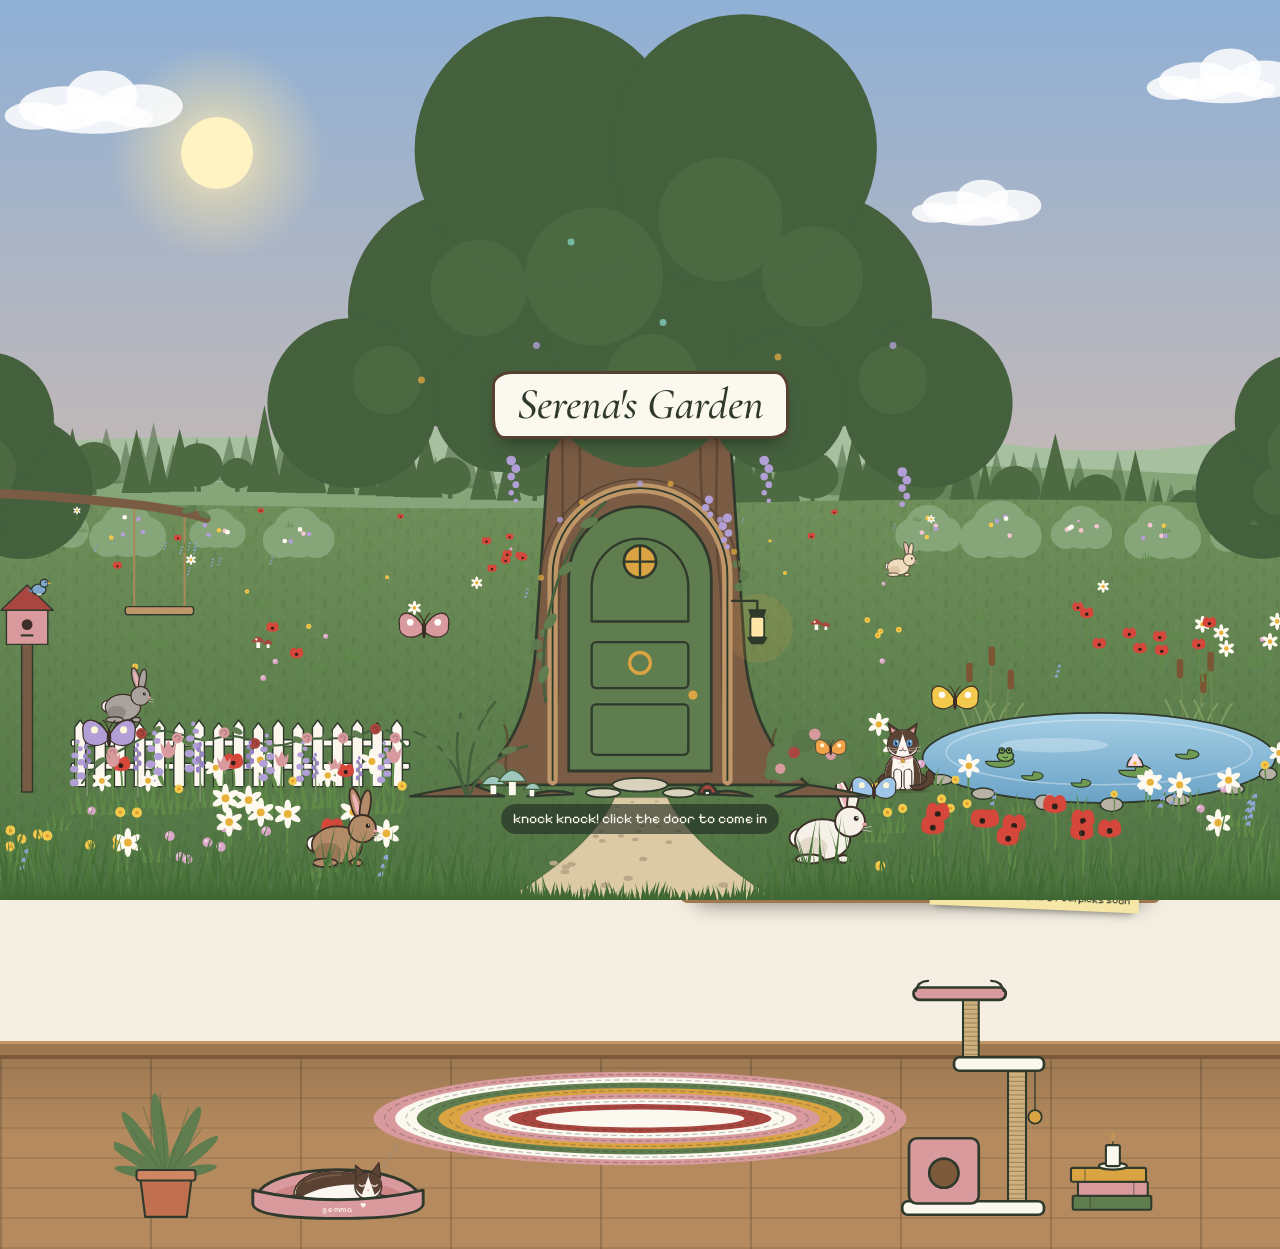
==== commit 1a2a6e07: "Gemma plays in the garden on the door screen She sits between the rose bush and the pond. By day a b" ====
--- a/index.html
+++ b/index.html
@@ -134,7 +134,12 @@
   </defs>
   <g class="ds-left"><g class="ds-birdhouse"><rect x="113" y="666" width="12" height="214" class="ds-ink" style="fill:var(--bark)"/><path d="M96 676 H142 V716 H96 Z" class="ds-ink" style="fill:var(--rose)"/><path d="M90 678 L119 650 L148 678 Z" class="ds-ink" style="fill:var(--berry)"/><circle cx="119" cy="694" r="6" style="fill:#3d2f27"/><path d="M112 706 h14" class="ds-ink" style="stroke-width:2.4"/><g class="ds-bird"><ellipse cx="132" cy="655" rx="8" ry="6" style="fill:#7fa7c9" class="ds-ink"/><circle cx="138" cy="648" r="4.4" style="fill:#7fa7c9" class="ds-ink"/><path d="M142 647 l4 1 l-4 1.6 z" style="fill:#e8b23a"/><circle cx="139.4" cy="647" r=".9" fill="#2a1f1a"/><path d="M125 656 l-7 -2 l6 5" style="fill:#5f87ab"/><path d="M130 660 q2 2 5 0" fill="none" style="stroke:#f6efe0" stroke-width="1.2"/></g></g><g class="ds-fence"><rect x="168" y="822" width="376" height="7" rx="2" class="ds-ink ds-picket"/><rect x="168" y="848" width="376" height="7" rx="2" class="ds-ink ds-picket"/><path d="M172 874 V808 L178 800 L184 808 V874 Z" class="ds-ink ds-picket"/><path d="M194 874 V811 L200 803 L206 811 V874 Z" class="ds-ink ds-picket"/><path d="M216 874 V808 L222 800 L228 808 V874 Z" class="ds-ink ds-picket"/><path d="M238 874 V811 L244 803 L250 811 V874 Z" class="ds-ink ds-picket"/><path d="M260 874 V808 L266 800 L272 808 V874 Z" class="ds-ink ds-picket"/><path d="M282 874 V811 L288 803 L294 811 V874 Z" class="ds-ink ds-picket"/><path d="M304 874 V808 L310 800 L316 808 V874 Z" class="ds-ink ds-picket"/><path d="M326 874 V811 L332 803 L338 811 V874 Z" class="ds-ink ds-picket"/><path d="M348 874 V808 L354 800 L360 808 V874 Z" class="ds-ink ds-picket"/><path d="M370 874 V811 L376 803 L382 811 V874 Z" class="ds-ink ds-picket"/><path d="M392 874 V808 L398 800 L404 808 V874 Z" class="ds-ink ds-picket"/><path d="M414 874 V811 L420 803 L426 811 V874 Z" class="ds-ink ds-picket"/><path d="M436 874 V808 L442 800 L448 808 V874 Z" class="ds-ink ds-picket"/><path d="M458 874 V811 L464 803 L470 811 V874 Z" class="ds-ink ds-picket"/><path d="M480 874 V808 L486 800 L492 808 V874 Z" class="ds-ink ds-picket"/><path d="M502 874 V811 L508 803 L514 811 V874 Z" class="ds-ink ds-picket"/><path d="M524 874 V808 L530 800 L536 808 V874 Z" class="ds-ink ds-picket"/></g><path d="M180 870 C200 840 230 832 250 818 C280 800 300 830 330 820 C360 810 380 836 410 826 C440 814 470 828 500 812 C520 804 532 820 540 830" fill="none" style="stroke:var(--moss-deep)" stroke-width="2.4" stroke-linecap="round"/><g style="fill:var(--moss)"><ellipse cx="200" cy="846" rx="7" ry="3.4" transform="rotate(-30 200 846)"/><ellipse cx="232" cy="826" rx="7" ry="3.4" transform="rotate(20 232 826)"/><ellipse cx="262" cy="812" rx="7" ry="3.4" transform="rotate(-40 262 812)"/><ellipse cx="296" cy="824" rx="7" ry="3.4" transform="rotate(30 296 824)"/><ellipse cx="318" cy="820" rx="7" ry="3.4" transform="rotate(-20 318 820)"/><ellipse cx="352" cy="812" rx="7" ry="3.4" transform="rotate(25 352 812)"/><ellipse cx="388" cy="830" rx="7" ry="3.4" transform="rotate(-35 388 830)"/><ellipse cx="420" cy="822" rx="7" ry="3.4" transform="rotate(20 420 822)"/><ellipse cx="452" cy="818" rx="7" ry="3.4" transform="rotate(-25 452 818)"/><ellipse cx="486" cy="816" rx="7" ry="3.4" transform="rotate(30 486 816)"/><ellipse cx="516" cy="808" rx="7" ry="3.4" transform="rotate(-30 516 808)"/></g><g><circle cx="214" cy="836" r="6" style="fill:var(--rose)"/><path d="M211.4 836 a2.6 2.6 0 1 1 2.6 2.6" fill="none" stroke="rgba(0,0,0,.25)" stroke-width="1"/><circle cx="246" cy="815" r="6" style="fill:var(--berry)"/><path d="M243.4 815 a2.6 2.6 0 1 1 2.6 2.6" fill="none" stroke="rgba(0,0,0,.25)" stroke-width="1"/><circle cx="286" cy="820" r="6" style="fill:var(--rose)"/><path d="M283.4 820 a2.6 2.6 0 1 1 2.6 2.6" fill="none" stroke="rgba(0,0,0,.25)" stroke-width="1"/><circle cx="338" cy="814" r="6" style="fill:var(--rose)"/><path d="M335.4 814 a2.6 2.6 0 1 1 2.6 2.6" fill="none" stroke="rgba(0,0,0,.25)" stroke-width="1"/><circle cx="372" cy="826" r="6" style="fill:var(--berry)"/><path d="M369.4 826 a2.6 2.6 0 1 1 2.6 2.6" fill="none" stroke="rgba(0,0,0,.25)" stroke-width="1"/><circle cx="430" cy="820" r="6" style="fill:var(--rose)"/><path d="M427.4 820 a2.6 2.6 0 1 1 2.6 2.6" fill="none" stroke="rgba(0,0,0,.25)" stroke-width="1"/><circle cx="470" cy="820" r="6" style="fill:var(--rose)"/><path d="M467.4 820 a2.6 2.6 0 1 1 2.6 2.6" fill="none" stroke="rgba(0,0,0,.25)" stroke-width="1"/><circle cx="506" cy="810" r="6" style="fill:var(--berry)"/><path d="M503.4 810 a2.6 2.6 0 1 1 2.6 2.6" fill="none" stroke="rgba(0,0,0,.25)" stroke-width="1"/><circle cx="528" cy="820" r="6" style="fill:var(--rose)"/><path d="M525.4 820 a2.6 2.6 0 1 1 2.6 2.6" fill="none" stroke="rgba(0,0,0,.25)" stroke-width="1"/></g><g class="ds-bed"><use href="#fl-lavender" transform="translate(185.8 884.3) scale(1.29)"/><use href="#fl-daisy" transform="translate(378.1 884.7) scale(1.39)"/><use href="#fl-lavender" transform="translate(366.7 884.7) scale(1.30)"/><use href="#fl-tulip" transform="translate(275.9 885) scale(1.42)"/><use href="#fl-daisy" transform="translate(502.1 885.5) scale(1.36)"/><use href="#fl-lavender" transform="translate(241.9 886) scale(1.27)"/><use href="#fl-foxglove" transform="translate(303.6 886.9) scale(1.38)"/><use href="#fl-daisy" transform="translate(328.6 887.3) scale(1.18)"/><use href="#fl-poppy" transform="translate(348 888.4) scale(1.35)"/><use href="#fl-poppy" transform="translate(223.2 889.1) scale(1.28)"/><use href="#fl-tulip" transform="translate(402 889.5) scale(1.25)"/><use href="#fl-tulip" transform="translate(214.5 890.7) scale(1.28)"/><use href="#fl-tulip" transform="translate(526 890.8) scale(1.43)"/><use href="#fl-lavender" transform="translate(311.3 891.3) scale(1.40)"/><use href="#fl-buttercup" transform="translate(414.2 891.7) scale(1.33)"/><use href="#fl-poppy" transform="translate(473 891.8) scale(1.13)"/><use href="#fl-foxglove" transform="translate(425.6 891.9) scale(1.11)"/><use href="#fl-tulip" transform="translate(460.9 892.5) scale(1.14)"/><use href="#fl-lavender" transform="translate(439.5 892.8) scale(1.18)"/><use href="#fl-lavender" transform="translate(488 893.2) scale(1.11)"/><use href="#fl-foxglove" transform="translate(515.7 893.2) scale(1.12)"/><use href="#fl-tulip" transform="translate(337.7 893.3) scale(1.23)"/><use href="#fl-foxglove" transform="translate(385.4 894.8) scale(1.29)"/><use href="#tuft" transform="translate(365.2 897.4) scale(1.60)"/><use href="#tuft" transform="translate(318.6 897.6) scale(1.60)"/><use href="#tuft" transform="translate(251.2 897.7) scale(1.60)"/><use href="#tuft" transform="translate(449.4 897.8) scale(1.60)"/><use href="#fl-daisy" transform="translate(453.1 898) scale(1.26)"/><use href="#tuft" transform="translate(405.1 898.6) scale(1.60)"/><use href="#tuft" transform="translate(343 898.7) scale(1.60)"/><use href="#tuft" transform="translate(431.1 899.2) scale(1.60)"/><use href="#tuft" transform="translate(288.7 899.5) scale(1.60)"/><use href="#fl-buttercup" transform="translate(535.6 899.4) scale(1.45)"/><use href="#fl-foxglove" transform="translate(175.2 899.9) scale(1.26)"/><use href="#fl-buttercup" transform="translate(287.6 900.3) scale(1.32)"/><use href="#fl-daisy" transform="translate(202.1 900.4) scale(1.13)"/><use href="#fl-foxglove" transform="translate(260.5 901) scale(1.44)"/><use href="#fl-daisy" transform="translate(253.4 901.4) scale(1.17)"/><use href="#tuft" transform="translate(519.7 903.8) scale(1.60)"/><use href="#tuft" transform="translate(180.3 904.1) scale(1.60)"/><use href="#tuft" transform="translate(501.8 905) scale(1.60)"/><use href="#tuft" transform="translate(385 905.2) scale(1.60)"/><use href="#tuft" transform="translate(272.9 905.3) scale(1.60)"/><use href="#tuft" transform="translate(473.6 905.4) scale(1.60)"/><use href="#tuft" transform="translate(223.9 905.6) scale(1.60)"/><use href="#tuft" transform="translate(197.9 905.8) scale(1.60)"/></g></g>
   <g class="ds-pond"><path d="M1172 822 q-3.0 -46.0 -6 -92" fill="none" style="stroke:#6f8a52" stroke-width="2"/><rect x="1162.4" y="736" width="7.2" height="22" rx="3.6" style="fill:#7b5534"/><path d="M1168 822 q-6 -26 -16 -44 M1176 822 q8 -30 18 -40" fill="none" style="stroke:#7f9d62" stroke-width="2.2" stroke-linecap="round"/><path d="M1188 822 q1.5 -55.0 3 -110" fill="none" style="stroke:#6f8a52" stroke-width="2"/><rect x="1187.4" y="718" width="7.2" height="22" rx="3.6" style="fill:#7b5534"/><path d="M1184 822 q-6 -26 -16 -44 M1192 822 q8 -30 18 -40" fill="none" style="stroke:#7f9d62" stroke-width="2.2" stroke-linecap="round"/><path d="M1204 822 q4.0 -42.0 8 -84" fill="none" style="stroke:#6f8a52" stroke-width="2"/><rect x="1208.4" y="744" width="7.2" height="22" rx="3.6" style="fill:#7b5534"/><path d="M1200 822 q-6 -26 -16 -44 M1208 822 q8 -30 18 -40" fill="none" style="stroke:#7f9d62" stroke-width="2.2" stroke-linecap="round"/><path d="M1404 822 q-2.0 -48.0 -4 -96" fill="none" style="stroke:#6f8a52" stroke-width="2"/><rect x="1396.4" y="732" width="7.2" height="22" rx="3.6" style="fill:#7b5534"/><path d="M1400 822 q-6 -26 -16 -44 M1408 822 q8 -30 18 -40" fill="none" style="stroke:#7f9d62" stroke-width="2.2" stroke-linecap="round"/><path d="M1420 822 q3.0 -40.0 6 -80" fill="none" style="stroke:#6f8a52" stroke-width="2"/><rect x="1422.4" y="748" width="7.2" height="22" rx="3.6" style="fill:#7b5534"/><path d="M1416 822 q-6 -26 -16 -44 M1424 822 q8 -30 18 -40" fill="none" style="stroke:#7f9d62" stroke-width="2.2" stroke-linecap="round"/><path d="M1436 822 q-1.0 -52.0 -2 -104" fill="none" style="stroke:#6f8a52" stroke-width="2"/><rect x="1430.4" y="724" width="7.2" height="22" rx="3.6" style="fill:#7b5534"/><path d="M1432 822 q-6 -26 -16 -44 M1440 822 q8 -30 18 -40" fill="none" style="stroke:#7f9d62" stroke-width="2.2" stroke-linecap="round"/><ellipse cx="1310" cy="842" rx="196" ry="50" class="ds-ink" style="fill:url(#ds-water);stroke-width:2"/><ellipse cx="1310" cy="836" rx="170" ry="36" fill="none" stroke="rgba(255,255,255,.35)" stroke-width="1.6" class="ds-ripple"/><ellipse cx="1260" cy="828" rx="60" ry="8" fill="rgba(255,255,255,.28)" class="ds-shine"/><ellipse cx="1360" cy="826" rx="28" ry="7" class="ds-reflect"/><path d="M1200 846 m-16 0 a16 6.72 0 1 0 32 0 a16 6.72 0 0 0 -14.4 -6.08 L1200 846 Z" class="ds-lily"/><path d="M1236 862 m-12 0 a12 5.04 0 1 0 24 0 a12 5.04 0 0 0 -10.8 -4.5600000000000005 L1236 862 Z" class="ds-lily"/><path d="M1350 856 m-18 0 a18 7.56 0 1 0 36 0 a18 7.56 0 0 0 -16.2 -6.84 L1350 856 Z" class="ds-lily"/><path d="M1408 838 m-13 0 a13 5.46 0 1 0 26 0 a13 5.46 0 0 0 -11.700000000000001 -4.94 L1408 838 Z" class="ds-lily"/><path d="M1290 870 m-11 0 a11 4.62 0 1 0 22 0 a11 4.62 0 0 0 -9.9 -4.18 L1290 870 Z" class="ds-lily"/><g transform="translate(1350 852)"><path d="M-9 0 q1 -10 9 -12 q8 2 9 12 Z" style="fill:#f6c6d0" class="ds-ink"/><path d="M-5 -2 q0 -10 5 -13 q5 3 5 13 Z" style="fill:#fbe2e8"/><circle cx="0" cy="-4" r="2" style="fill:#e8b23a"/></g><g class="ds-frog" transform="translate(1206 840)"><ellipse cx="0" cy="0" rx="9" ry="6" style="fill:#7fae5f" class="ds-ink"/><circle cx="-4" cy="-6" r="3" style="fill:#7fae5f" class="ds-ink"/><circle cx="4" cy="-6" r="3" style="fill:#7fae5f" class="ds-ink"/><circle cx="-4" cy="-6.5" r="1.2" fill="#2a1f1a"/><circle cx="4" cy="-6.5" r="1.2" fill="#2a1f1a"/><path d="M-3 1 q3 2 6 0" fill="none" stroke="#2a1f1a" stroke-width=".9"/></g><g class="ds-ink ds-stone"><ellipse cx="1497.9" cy="859.8" rx="9.7" ry="6.6"/><ellipse cx="1458.6" cy="876.8" rx="12.8" ry="6.1"/><ellipse cx="1397.7" cy="888.7" rx="14.2" ry="6.7"/><ellipse cx="1324" cy="893.9" rx="12.5" ry="7.6"/><ellipse cx="1248.2" cy="891.5" rx="9.6" ry="8"/><ellipse cx="1181.4" cy="881.8" rx="12.8" ry="6.2"/><ellipse cx="1133.4" cy="866.4" rx="13.8" ry="5.8"/></g><use href="#fl-bluebell" transform="translate(1523.5 862.3) scale(1.21)"/><use href="#tuft" transform="translate(1100.8 864.9) scale(1.32)"/><use href="#fl-clover" transform="translate(1112.3 868) scale(1.29)"/><use href="#fl-daisy" transform="translate(1510.2 869.9) scale(1.15)"/><use href="#tuft" transform="translate(1123.7 873) scale(1.29)"/><use href="#fl-buttercup" transform="translate(1494.4 874.3) scale(1.35)"/><use href="#tuft" transform="translate(1468.6 887.8) scale(1.40)"/><use href="#fl-daisy" transform="translate(1165.4 888.2) scale(1.29)"/><use href="#fl-buttercup" transform="translate(1150.5 888.4) scale(1.22)"/><use href="#tuft" transform="translate(1414.2 893.8) scale(1.14)"/><use href="#fl-clover" transform="translate(1448.6 894.6) scale(1.19)"/><use href="#fl-daisy" transform="translate(1362.9 901.8) scale(1.17)"/><use href="#fl-bluebell" transform="translate(1391.6 902) scale(1.25)"/><use href="#fl-buttercup" transform="translate(1326.8 902.1) scale(1.10)"/><use href="#fl-bluebell" transform="translate(1192.2 902.2) scale(1.17)"/><use href="#tuft" transform="translate(1289.6 902.8) scale(1.21)"/><use href="#tuft" transform="translate(1222.8 903.5) scale(1.24)"/><use href="#fl-clover" transform="translate(1254.9 906.1) scale(1.28)"/></g>
-  <g class="ds-wild"><use href="#tuft" transform="translate(1107.6 579.2) scale(0.43)"/><use href="#fl-daisy" transform="translate(174.4 579.8) scale(0.43)"/><use href="#fl-poppy" transform="translate(378.6 580.7) scale(0.43)"/><use href="#fl-poppy" transform="translate(1016 582.7) scale(0.44)"/><use href="#tuft" transform="translate(1482.1 583.1) scale(0.44)"/><use href="#fl-bluebell" transform="translate(913.6 585.5) scale(0.44)"/><use href="#tuft" transform="translate(410.5 585.6) scale(0.44)"/><use href="#fl-clover" transform="translate(1287.2 585.6) scale(0.44)"/><use href="#fl-poppy" transform="translate(533.9 587.8) scale(0.45)"/><use href="#fl-daisy" transform="translate(1123.6 590.2) scale(0.46)"/><use href="#tuft" transform="translate(180.9 591.4) scale(0.46)"/><use href="#tuft" transform="translate(1385 591.7) scale(0.46)"/><use href="#fl-bluebell" transform="translate(1082 591.9) scale(0.46)"/><use href="#fl-bluebell" transform="translate(34.9 598.6) scale(0.48)"/><use href="#fl-clover" transform="translate(884.1 598.8) scale(0.57)"/><use href="#tuft" transform="translate(1534.5 600) scale(0.48)"/><use href="#fl-clover" transform="translate(887 600.4) scale(0.57)"/><use href="#fl-clover" transform="translate(865.8 602.4) scale(0.57)"/><use href="#tuft" transform="translate(366.8 603.3) scale(0.49)"/><use href="#tuft" transform="translate(497 606.2) scale(0.50)"/><use href="#tuft" transform="translate(291.6 609.5) scale(0.59)"/><use href="#fl-buttercup" transform="translate(944.4 610.1) scale(0.51)"/><use href="#fl-clover" transform="translate(883.3 611.6) scale(0.57)"/><use href="#fl-poppy" transform="translate(990.5 611.8) scale(0.52)"/><use href="#fl-poppy" transform="translate(655.2 612.5) scale(0.52)"/><use href="#tuft" transform="translate(297.6 613.8) scale(0.59)"/><use href="#fl-poppy" transform="translate(286.4 614) scale(0.52)"/><use href="#fl-bluebell" transform="translate(271.7 614.8) scale(0.59)"/><use href="#fl-bluebell" transform="translate(298.3 615.5) scale(0.59)"/><use href="#fl-bluebell" transform="translate(304.8 615.9) scale(0.59)"/><use href="#fl-clover" transform="translate(863 616.2) scale(0.57)"/><use href="#tuft" transform="translate(835.7 616.5) scale(0.57)"/><use href="#fl-bluebell" transform="translate(194.7 616.7) scale(0.53)"/><use href="#fl-clover" transform="translate(656.7 617.9) scale(0.53)"/><use href="#fl-bluebell" transform="translate(304.9 619.4) scale(0.59)"/><use href="#fl-bluebell" transform="translate(289.6 619.6) scale(0.59)"/><use href="#tuft" transform="translate(194.5 620.7) scale(0.54)"/><use href="#tuft" transform="translate(1362.7 621.1) scale(0.54)"/><use href="#fl-poppy" transform="translate(629.4 621.3) scale(0.65)"/><use href="#fl-clover" transform="translate(882.8 621.4) scale(0.57)"/><use href="#tuft" transform="translate(689.4 627.1) scale(0.65)"/><use href="#fl-bluebell" transform="translate(389.7 630.8) scale(0.57)"/><use href="#fl-bluebell" transform="translate(332.1 632.2) scale(0.59)"/><use href="#fl-bluebell" transform="translate(324 633.2) scale(0.58)"/><use href="#fl-poppy" transform="translate(652.5 635.9) scale(0.65)"/><use href="#tuft" transform="translate(1359.9 637.1) scale(0.59)"/><use href="#fl-poppy" transform="translate(666.6 637.6) scale(0.65)"/><use href="#tuft" transform="translate(821.5 638.6) scale(0.59)"/><use href="#fl-daisy" transform="translate(301.1 639) scale(0.59)"/><use href="#fl-poppy" transform="translate(669.6 639.3) scale(0.65)"/><use href="#tuft" transform="translate(1331.7 642.3) scale(0.60)"/><use href="#fl-poppy" transform="translate(650.7 642.7) scale(0.65)"/><use href="#fl-bluebell" transform="translate(297.9 642.9) scale(0.59)"/><use href="#tuft" transform="translate(499.1 644.7) scale(0.61)"/><use href="#fl-poppy" transform="translate(219.3 647.8) scale(0.62)"/><use href="#tuft" transform="translate(1049.5 647.9) scale(0.62)"/><use href="#fl-buttercup" transform="translate(961 647.9) scale(0.62)"/><use href="#tuft" transform="translate(1349.4 650) scale(0.62)"/><use href="#fl-poppy" transform="translate(635.6 651.8) scale(0.65)"/><use href="#fl-buttercup" transform="translate(519 652.8) scale(0.63)"/><use href="#tuft" transform="translate(873.5 653.4) scale(0.63)"/><use href="#tuft" transform="translate(492.9 654.8) scale(0.64)"/><use href="#fl-clover" transform="translate(1070.6 658.3) scale(0.65)"/><use href="#fl-daisy" transform="translate(618.6 667) scale(0.67)"/><use href="#fl-bluebell" transform="translate(673.2 668.6) scale(0.68)"/><use href="#fl-buttercup" transform="translate(363.3 669.4) scale(0.68)"/><use href="#fl-daisy" transform="translate(1314.6 671.3) scale(0.68)"/><use href="#tuft" transform="translate(381 674.1) scale(0.69)"/><use href="#tuft" transform="translate(743.8 688.3) scale(0.73)"/><use href="#tuft" transform="translate(1177.5 688.8) scale(0.73)"/><use href="#fl-daisy" transform="translate(549.4 697.4) scale(0.76)"/><use href="#fl-poppy" transform="translate(1286.6 698.1) scale(0.76)"/><g transform="translate(1000 700) scale(1.00)"><path d="M-6 0 v-7 h4 v7" class="f-paper"/><path d="M-11 -6 q7 -12 14 0 Z" class="f-berry"/><circle cx="-6" cy="-9" r="1.2" class="f-paper"/><path d="M5 0 v-5 h3 v5" class="f-paper"/><path d="M1 -4 q5.5 -9 11 0 Z" class="f-berry"/></g><use href="#fl-buttercup" transform="translate(1052.5 704.6) scale(0.87)"/><use href="#fl-daisy" transform="translate(1632 704.8) scale(0.88)"/><use href="#fl-daisy" transform="translate(1553.8 707.6) scale(0.88)"/><use href="#tuft" transform="translate(234.6 709.8) scale(0.79)"/><use href="#tuft" transform="translate(1394.6 709.9) scale(0.92)"/><use href="#fl-poppy" transform="translate(1296.4 710) scale(0.92)"/><use href="#fl-buttercup" transform="translate(431.9 710.1) scale(0.79)"/><use href="#fl-bluebell" transform="translate(1555.4 710.2) scale(0.79)"/><use href="#fl-daisy" transform="translate(1575.3 710.9) scale(0.88)"/><use href="#fl-buttercup" transform="translate(1550.3 712) scale(0.80)"/><use href="#fl-buttercup" transform="translate(1087.6 715.3) scale(0.87)"/><use href="#fl-daisy" transform="translate(1508 716.8) scale(0.91)"/><use href="#fl-buttercup" transform="translate(1067.2 717.1) scale(0.87)"/><use href="#tuft" transform="translate(267.2 719.2) scale(0.82)"/><use href="#fl-clover" transform="translate(450.8 719.3) scale(0.82)"/><use href="#tuft" transform="translate(1052.3 719.4) scale(0.82)"/><use href="#fl-daisy" transform="translate(1425.1 720) scale(0.91)"/><g transform="translate(380 720) scale(1.05)"><path d="M-6 0 v-7 h4 v7" class="f-paper"/><path d="M-11 -6 q7 -12 14 0 Z" class="f-berry"/><circle cx="-6" cy="-9" r="1.2" class="f-paper"/><path d="M5 0 v-5 h3 v5" class="f-paper"/><path d="M1 -4 q5.5 -9 11 0 Z" class="f-berry"/></g><use href="#tuft" transform="translate(1556.5 720.4) scale(0.88)"/><use href="#fl-poppy" transform="translate(1432.7 720.5) scale(0.92)"/><use href="#fl-daisy" transform="translate(1523.6 721.4) scale(0.88)"/><use href="#fl-buttercup" transform="translate(1064.3 721.7) scale(0.87)"/><use href="#tuft" transform="translate(1220.6 722) scale(0.82)"/><use href="#fl-clover" transform="translate(1491.4 722.8) scale(0.83)"/><use href="#fl-poppy" transform="translate(391.6 723) scale(0.83)"/><use href="#fl-daisy" transform="translate(1579.8 725.9) scale(0.88)"/><use href="#tuft" transform="translate(1447.9 726.3) scale(0.91)"/><use href="#fl-daisy" transform="translate(1445.8 729.5) scale(0.91)"/><use href="#fl-daisy" transform="translate(1547.9 731.1) scale(0.91)"/><use href="#fl-poppy" transform="translate(1343.7 732.4) scale(0.92)"/><use href="#tuft" transform="translate(480 733) scale(0.85)"/><use href="#fl-poppy" transform="translate(1377.5 736) scale(0.92)"/><use href="#fl-daisy" transform="translate(1569.8 738.3) scale(0.88)"/><use href="#fl-daisy" transform="translate(1500 739.3) scale(0.91)"/><use href="#fl-bluebell" transform="translate(1517.1 739.6) scale(0.87)"/><use href="#fl-poppy" transform="translate(1596 739.8) scale(0.87)"/><use href="#fl-poppy" transform="translate(1588.7 740) scale(0.87)"/><use href="#tuft" transform="translate(1484.4 740.9) scale(0.91)"/><use href="#fl-poppy" transform="translate(1310.3 743.9) scale(0.92)"/><use href="#fl-poppy" transform="translate(1420.8 744.6) scale(0.92)"/><use href="#tuft" transform="translate(443 744.7) scale(0.89)"/><use href="#fl-daisy" transform="translate(1451.5 746.9) scale(0.91)"/><use href="#fl-clover" transform="translate(1069.2 748) scale(0.90)"/><use href="#fl-clover" transform="translate(394.8 748.6) scale(0.90)"/><use href="#fl-poppy" transform="translate(1355.5 749.1) scale(0.92)"/><use href="#fl-poppy" transform="translate(1379.7 751.3) scale(0.92)"/><use href="#fl-poppy" transform="translate(418.4 754.3) scale(0.91)"/><use href="#fl-buttercup" transform="translate(239 757.2) scale(0.92)"/><use href="#tuft" transform="translate(1427.1 757.8) scale(1.06)"/><use href="#fl-bluebell" transform="translate(1263.3 758.8) scale(0.93)"/><use href="#fl-poppy" transform="translate(16.6 763) scale(0.94)"/><use href="#fl-clover" transform="translate(381.4 767.5) scale(0.95)"/><use href="#fl-daisy" transform="translate(1582.9 791.2) scale(1.02)"/><use href="#tuft" transform="translate(1577.1 808.7) scale(1.07)"/><use href="#tuft" transform="translate(57.9 825.2) scale(1.11)"/><use href="#tuft" transform="translate(1075.3 840) scale(1.24)"/><use href="#fl-daisy" transform="translate(1065.3 840.8) scale(1.24)"/><use href="#fl-bluebell" transform="translate(10.8 844) scale(1.16)"/><use href="#fl-daisy" transform="translate(37.2 847.8) scale(1.25)"/><g transform="translate(1560 860) scale(1.37)"><path d="M-6 0 v-7 h4 v7" class="f-paper"/><path d="M-11 -6 q7 -12 14 0 Z" class="f-berry"/><circle cx="-6" cy="-9" r="1.2" class="f-paper"/><path d="M5 0 v-5 h3 v5" class="f-paper"/><path d="M1 -4 q5.5 -9 11 0 Z" class="f-berry"/></g><use href="#fl-buttercup" transform="translate(1591 862.9) scale(1.39)"/><use href="#fl-daisy" transform="translate(1081.4 864.5) scale(1.24)"/><use href="#fl-clover" transform="translate(51.4 884.3) scale(1.42)"/><use href="#fl-poppy" transform="translate(1583.6 884.5) scale(1.28)"/><use href="#fl-bluebell" transform="translate(1553.1 888.3) scale(1.29)"/><use href="#fl-buttercup" transform="translate(1558.7 889.6) scale(1.39)"/><use href="#tuft" transform="translate(27.8 897.1) scale(1.42)"/><use href="#fl-buttercup" transform="translate(1049 899.4) scale(1.42)"/><use href="#fl-buttercup" transform="translate(1061.9 900.3) scale(1.42)"/><use href="#tuft" transform="translate(-6.9 900.8) scale(1.42)"/><use href="#tuft" transform="translate(-24.5 902.9) scale(1.42)"/><use href="#tuft" transform="translate(1068.1 903.7) scale(1.42)"/><use href="#fl-bluebell" transform="translate(1379.2 906.6) scale(1.40)"/><use href="#fl-clover" transform="translate(19.2 906.7) scale(1.42)"/><use href="#fl-daisy" transform="translate(1454 907.7) scale(1.41)"/><use href="#fl-clover" transform="translate(15.4 909.4) scale(1.42)"/><use href="#fl-clover" transform="translate(57.2 909.6) scale(1.35)"/><use href="#fl-daisy" transform="translate(1367 910) scale(1.41)"/><use href="#fl-bluebell" transform="translate(1479.3 912.8) scale(1.40)"/><use href="#fl-daisy" transform="translate(1399.6 913) scale(1.41)"/><use href="#fl-clover" transform="translate(31.9 913.2) scale(1.42)"/><use href="#fl-buttercup" transform="translate(1135.1 913.3) scale(1.42)"/><use href="#fl-clover" transform="translate(22.4 916.3) scale(1.42)"/><use href="#fl-clover" transform="translate(-41.3 916.8) scale(1.42)"/><use href="#fl-buttercup" transform="translate(1163.4 917.7) scale(1.37)"/><use href="#fl-clover" transform="translate(1422.9 919) scale(1.37)"/><use href="#tuft" transform="translate(1460.1 919.5) scale(1.38)"/><use href="#fl-bluebell" transform="translate(1473.2 919.7) scale(1.40)"/><use href="#fl-daisy" transform="translate(1538.5 920.1) scale(1.41)"/><use href="#fl-clover" transform="translate(190.7 921.6) scale(1.38)"/><use href="#fl-buttercup" transform="translate(1144.8 923) scale(1.39)"/><use href="#tuft" transform="translate(152.1 923.2) scale(1.39)"/><use href="#fl-buttercup" transform="translate(1091.8 923.8) scale(1.42)"/><use href="#tuft" transform="translate(1080.8 925.6) scale(1.42)"/><use href="#fl-bluebell" transform="translate(1476.8 926.5) scale(1.40)"/><use href="#fl-buttercup" transform="translate(1075 928.2) scale(1.42)"/><use href="#fl-clover" transform="translate(44.4 928.4) scale(1.42)"/><g transform="translate(40 930) scale(1.54)"><path d="M-6 0 v-7 h4 v7" class="f-paper"/><path d="M-11 -6 q7 -12 14 0 Z" class="f-berry"/><circle cx="-6" cy="-9" r="1.2" class="f-paper"/><path d="M5 0 v-5 h3 v5" class="f-paper"/><path d="M1 -4 q5.5 -9 11 0 Z" class="f-berry"/></g><use href="#tuft" transform="translate(1475.3 930.3) scale(1.41)"/><use href="#fl-buttercup" transform="translate(222.5 930.5) scale(1.56)"/><use href="#fl-buttercup" transform="translate(241 931) scale(1.56)"/><use href="#fl-daisy" transform="translate(339.4 931.9) scale(1.55)"/><use href="#fl-clover" transform="translate(43 933) scale(1.42)"/><use href="#fl-daisy" transform="translate(365.1 933.9) scale(1.55)"/><use href="#tuft" transform="translate(1061 936.3) scale(1.42)"/><use href="#fl-clover" transform="translate(345.8 939.5) scale(1.43)"/><use href="#fl-clover" transform="translate(339.1 943.5) scale(1.61)"/><use href="#fl-poppy" transform="translate(1260.9 943.7) scale(1.59)"/><use href="#fl-poppy" transform="translate(1529.5 944.9) scale(1.45)"/><use href="#fl-clover" transform="translate(485.9 945.1) scale(1.45)"/><use href="#tuft" transform="translate(479.7 946.8) scale(1.45)"/><use href="#fl-daisy" transform="translate(481.6 946.8) scale(1.55)"/><use href="#fl-daisy" transform="translate(378.6 947.5) scale(1.55)"/><use href="#fl-clover" transform="translate(384.6 947.7) scale(1.61)"/><use href="#fl-daisy" transform="translate(408.6 949.3) scale(1.55)"/><use href="#fl-buttercup" transform="translate(100.5 950.8) scale(1.56)"/><use href="#fl-poppy" transform="translate(1130.9 952.4) scale(1.59)"/><use href="#fl-clover" transform="translate(277.6 953) scale(1.61)"/><use href="#fl-buttercup" transform="translate(131.2 955.1) scale(1.56)"/><use href="#fl-buttercup" transform="translate(141.5 956.7) scale(1.56)"/><use href="#fl-daisy" transform="translate(1442.3 957.2) scale(1.48)"/><use href="#fl-daisy" transform="translate(343.5 958.4) scale(1.55)"/><use href="#tuft" transform="translate(259.7 958.5) scale(1.48)"/><use href="#fl-poppy" transform="translate(1186.1 959.6) scale(1.59)"/><use href="#fl-poppy" transform="translate(1180.4 959.7) scale(1.59)"/><use href="#fl-poppy" transform="translate(1292.2 959.9) scale(1.59)"/><use href="#fl-clover" transform="translate(319.4 960.1) scale(1.61)"/><use href="#fl-buttercup" transform="translate(112.7 960.3) scale(1.56)"/><use href="#fl-buttercup" transform="translate(219.6 961) scale(1.56)"/><use href="#fl-clover" transform="translate(334.2 965.2) scale(1.61)"/><use href="#fl-poppy" transform="translate(1215.7 965.4) scale(1.59)"/><use href="#fl-poppy" transform="translate(458.2 966.6) scale(1.51)"/><use href="#fl-buttercup" transform="translate(188.9 967) scale(1.56)"/><use href="#fl-poppy" transform="translate(1125.4 967.4) scale(1.59)"/><use href="#fl-buttercup" transform="translate(99.9 968.6) scale(1.56)"/><use href="#fl-buttercup" transform="translate(219.8 968.7) scale(1.56)"/><use href="#fl-daisy" transform="translate(518.3 970.1) scale(1.52)"/><use href="#fl-poppy" transform="translate(1321.8 970.8) scale(1.59)"/><use href="#fl-poppy" transform="translate(1291.1 973.5) scale(1.59)"/><use href="#fl-clover" transform="translate(288.8 976.2) scale(1.61)"/><use href="#tuft" transform="translate(447.1 976.4) scale(1.61)"/><use href="#fl-bluebell" transform="translate(114.1 977) scale(1.54)"/><use href="#tuft" transform="translate(83.1 977.8) scale(1.54)"/><use href="#fl-daisy" transform="translate(459.9 979) scale(1.55)"/><use href="#fl-clover" transform="translate(297.3 979) scale(1.61)"/><use href="#fl-poppy" transform="translate(1209.1 979.6) scale(1.59)"/><use href="#fl-daisy" transform="translate(231 981.1) scale(1.55)"/><use href="#tuft" transform="translate(1557.3 981.8) scale(1.55)"/><use href="#fl-bluebell" transform="translate(513 984.1) scale(1.56)"/><use href="#tuft" transform="translate(1114.3 986.7) scale(1.59)"/><use href="#tuft" transform="translate(429.9 988.2) scale(1.57)"/><use href="#fl-buttercup" transform="translate(1066.8 990.7) scale(1.59)"/></g>
+  <g class="ds-wild"><use href="#tuft" transform="translate(1107.6 579.2) scale(0.43)"/><use href="#fl-daisy" transform="translate(174.4 579.8) scale(0.43)"/><use href="#fl-poppy" transform="translate(378.6 580.7) scale(0.43)"/><use href="#fl-poppy" transform="translate(1016 582.7) scale(0.44)"/><use href="#tuft" transform="translate(1482.1 583.1) scale(0.44)"/><use href="#fl-bluebell" transform="translate(913.6 585.5) scale(0.44)"/><use href="#tuft" transform="translate(410.5 585.6) scale(0.44)"/><use href="#fl-clover" transform="translate(1287.2 585.6) scale(0.44)"/><use href="#fl-poppy" transform="translate(533.9 587.8) scale(0.45)"/><use href="#fl-daisy" transform="translate(1123.6 590.2) scale(0.46)"/><use href="#tuft" transform="translate(180.9 591.4) scale(0.46)"/><use href="#tuft" transform="translate(1385 591.7) scale(0.46)"/><use href="#fl-bluebell" transform="translate(1082 591.9) scale(0.46)"/><use href="#fl-bluebell" transform="translate(34.9 598.6) scale(0.48)"/><use href="#fl-clover" transform="translate(884.1 598.8) scale(0.57)"/><use href="#tuft" transform="translate(1534.5 600) scale(0.48)"/><use href="#fl-clover" transform="translate(887 600.4) scale(0.57)"/><use href="#fl-clover" transform="translate(865.8 602.4) scale(0.57)"/><use href="#tuft" transform="translate(366.8 603.3) scale(0.49)"/><use href="#tuft" transform="translate(497 606.2) scale(0.50)"/><use href="#tuft" transform="translate(291.6 609.5) scale(0.59)"/><use href="#fl-buttercup" transform="translate(944.4 610.1) scale(0.51)"/><use href="#fl-clover" transform="translate(883.3 611.6) scale(0.57)"/><use href="#fl-poppy" transform="translate(990.5 611.8) scale(0.52)"/><use href="#fl-poppy" transform="translate(655.2 612.5) scale(0.52)"/><use href="#tuft" transform="translate(297.6 613.8) scale(0.59)"/><use href="#fl-poppy" transform="translate(286.4 614) scale(0.52)"/><use href="#fl-bluebell" transform="translate(271.7 614.8) scale(0.59)"/><use href="#fl-bluebell" transform="translate(298.3 615.5) scale(0.59)"/><use href="#fl-bluebell" transform="translate(304.8 615.9) scale(0.59)"/><use href="#fl-clover" transform="translate(863 616.2) scale(0.57)"/><use href="#tuft" transform="translate(835.7 616.5) scale(0.57)"/><use href="#fl-bluebell" transform="translate(194.7 616.7) scale(0.53)"/><use href="#fl-clover" transform="translate(656.7 617.9) scale(0.53)"/><use href="#fl-bluebell" transform="translate(304.9 619.4) scale(0.59)"/><use href="#fl-bluebell" transform="translate(289.6 619.6) scale(0.59)"/><use href="#tuft" transform="translate(194.5 620.7) scale(0.54)"/><use href="#tuft" transform="translate(1362.7 621.1) scale(0.54)"/><use href="#fl-poppy" transform="translate(629.4 621.3) scale(0.65)"/><use href="#fl-clover" transform="translate(882.8 621.4) scale(0.57)"/><use href="#tuft" transform="translate(689.4 627.1) scale(0.65)"/><use href="#fl-bluebell" transform="translate(389.7 630.8) scale(0.57)"/><use href="#fl-bluebell" transform="translate(332.1 632.2) scale(0.59)"/><use href="#fl-bluebell" transform="translate(324 633.2) scale(0.58)"/><use href="#fl-poppy" transform="translate(652.5 635.9) scale(0.65)"/><use href="#tuft" transform="translate(1359.9 637.1) scale(0.59)"/><use href="#fl-poppy" transform="translate(666.6 637.6) scale(0.65)"/><use href="#tuft" transform="translate(821.5 638.6) scale(0.59)"/><use href="#fl-daisy" transform="translate(301.1 639) scale(0.59)"/><use href="#fl-poppy" transform="translate(669.6 639.3) scale(0.65)"/><use href="#tuft" transform="translate(1331.7 642.3) scale(0.60)"/><use href="#fl-poppy" transform="translate(650.7 642.7) scale(0.65)"/><use href="#fl-bluebell" transform="translate(297.9 642.9) scale(0.59)"/><use href="#tuft" transform="translate(499.1 644.7) scale(0.61)"/><use href="#fl-poppy" transform="translate(219.3 647.8) scale(0.62)"/><use href="#tuft" transform="translate(1049.5 647.9) scale(0.62)"/><use href="#fl-buttercup" transform="translate(961 647.9) scale(0.62)"/><use href="#tuft" transform="translate(1349.4 650) scale(0.62)"/><use href="#fl-poppy" transform="translate(635.6 651.8) scale(0.65)"/><use href="#fl-buttercup" transform="translate(519 652.8) scale(0.63)"/><use href="#tuft" transform="translate(873.5 653.4) scale(0.63)"/><use href="#tuft" transform="translate(492.9 654.8) scale(0.64)"/><use href="#fl-clover" transform="translate(1070.6 658.3) scale(0.65)"/><use href="#fl-daisy" transform="translate(618.6 667) scale(0.67)"/><use href="#fl-bluebell" transform="translate(673.2 668.6) scale(0.68)"/><use href="#fl-buttercup" transform="translate(363.3 669.4) scale(0.68)"/><use href="#fl-daisy" transform="translate(1314.6 671.3) scale(0.68)"/><use href="#tuft" transform="translate(381 674.1) scale(0.69)"/><use href="#tuft" transform="translate(743.8 688.3) scale(0.73)"/><use href="#tuft" transform="translate(1177.5 688.8) scale(0.73)"/><use href="#fl-daisy" transform="translate(549.4 697.4) scale(0.76)"/><use href="#fl-poppy" transform="translate(1286.6 698.1) scale(0.76)"/><g transform="translate(1000 700) scale(1.00)"><path d="M-6 0 v-7 h4 v7" class="f-paper"/><path d="M-11 -6 q7 -12 14 0 Z" class="f-berry"/><circle cx="-6" cy="-9" r="1.2" class="f-paper"/><path d="M5 0 v-5 h3 v5" class="f-paper"/><path d="M1 -4 q5.5 -9 11 0 Z" class="f-berry"/></g><use href="#fl-buttercup" transform="translate(1052.5 704.6) scale(0.87)"/><use href="#fl-daisy" transform="translate(1632 704.8) scale(0.88)"/><use href="#fl-daisy" transform="translate(1553.8 707.6) scale(0.88)"/><use href="#tuft" transform="translate(234.6 709.8) scale(0.79)"/><use href="#tuft" transform="translate(1394.6 709.9) scale(0.92)"/><use href="#fl-poppy" transform="translate(1296.4 710) scale(0.92)"/><use href="#fl-buttercup" transform="translate(431.9 710.1) scale(0.79)"/><use href="#fl-bluebell" transform="translate(1555.4 710.2) scale(0.79)"/><use href="#fl-daisy" transform="translate(1575.3 710.9) scale(0.88)"/><use href="#fl-buttercup" transform="translate(1550.3 712) scale(0.80)"/><use href="#fl-buttercup" transform="translate(1087.6 715.3) scale(0.87)"/><use href="#fl-daisy" transform="translate(1508 716.8) scale(0.91)"/><use href="#fl-buttercup" transform="translate(1067.2 717.1) scale(0.87)"/><use href="#tuft" transform="translate(267.2 719.2) scale(0.82)"/><use href="#fl-clover" transform="translate(450.8 719.3) scale(0.82)"/><use href="#tuft" transform="translate(1052.3 719.4) scale(0.82)"/><use href="#fl-daisy" transform="translate(1425.1 720) scale(0.91)"/><g transform="translate(380 720) scale(1.05)"><path d="M-6 0 v-7 h4 v7" class="f-paper"/><path d="M-11 -6 q7 -12 14 0 Z" class="f-berry"/><circle cx="-6" cy="-9" r="1.2" class="f-paper"/><path d="M5 0 v-5 h3 v5" class="f-paper"/><path d="M1 -4 q5.5 -9 11 0 Z" class="f-berry"/></g><use href="#tuft" transform="translate(1556.5 720.4) scale(0.88)"/><use href="#fl-poppy" transform="translate(1432.7 720.5) scale(0.92)"/><use href="#fl-daisy" transform="translate(1523.6 721.4) scale(0.88)"/><use href="#fl-buttercup" transform="translate(1064.3 721.7) scale(0.87)"/><use href="#tuft" transform="translate(1220.6 722) scale(0.82)"/><use href="#fl-clover" transform="translate(1491.4 722.8) scale(0.83)"/><use href="#fl-poppy" transform="translate(391.6 723) scale(0.83)"/><use href="#fl-daisy" transform="translate(1579.8 725.9) scale(0.88)"/><use href="#tuft" transform="translate(1447.9 726.3) scale(0.91)"/><use href="#fl-daisy" transform="translate(1445.8 729.5) scale(0.91)"/><use href="#fl-daisy" transform="translate(1547.9 731.1) scale(0.91)"/><use href="#fl-poppy" transform="translate(1343.7 732.4) scale(0.92)"/><use href="#tuft" transform="translate(480 733) scale(0.85)"/><use href="#fl-poppy" transform="translate(1377.5 736) scale(0.92)"/><use href="#fl-daisy" transform="translate(1569.8 738.3) scale(0.88)"/><use href="#fl-daisy" transform="translate(1500 739.3) scale(0.91)"/><use href="#fl-bluebell" transform="translate(1517.1 739.6) scale(0.87)"/><use href="#fl-poppy" transform="translate(1596 739.8) scale(0.87)"/><use href="#fl-poppy" transform="translate(1588.7 740) scale(0.87)"/><use href="#tuft" transform="translate(1484.4 740.9) scale(0.91)"/><use href="#fl-poppy" transform="translate(1310.3 743.9) scale(0.92)"/><use href="#fl-poppy" transform="translate(1420.8 744.6) scale(0.92)"/><use href="#tuft" transform="translate(443 744.7) scale(0.89)"/><use href="#fl-daisy" transform="translate(1451.5 746.9) scale(0.91)"/><use href="#fl-clover" transform="translate(1069.2 748) scale(0.90)"/><use href="#fl-clover" transform="translate(394.8 748.6) scale(0.90)"/><use href="#fl-poppy" transform="translate(1355.5 749.1) scale(0.92)"/><use href="#fl-poppy" transform="translate(1379.7 751.3) scale(0.92)"/><use href="#fl-poppy" transform="translate(418.4 754.3) scale(0.91)"/><use href="#fl-buttercup" transform="translate(239 757.2) scale(0.92)"/><use href="#tuft" transform="translate(1427.1 757.8) scale(1.06)"/><use href="#fl-bluebell" transform="translate(1263.3 758.8) scale(0.93)"/><use href="#fl-poppy" transform="translate(16.6 763) scale(0.94)"/><use href="#fl-clover" transform="translate(381.4 767.5) scale(0.95)"/><use href="#fl-daisy" transform="translate(1582.9 791.2) scale(1.02)"/><use href="#tuft" transform="translate(1577.1 808.7) scale(1.07)"/><use href="#tuft" transform="translate(57.9 825.2) scale(1.11)"/><use href="#tuft" transform="translate(1075.3 840) scale(1.24)"/><use href="#fl-daisy" transform="translate(1065.3 840.8) scale(1.24)"/><use href="#fl-bluebell" transform="translate(10.8 844) scale(1.16)"/><use href="#fl-daisy" transform="translate(37.2 847.8) scale(1.25)"/><g transform="translate(1560 860) scale(1.37)"><path d="M-6 0 v-7 h4 v7" class="f-paper"/><path d="M-11 -6 q7 -12 14 0 Z" class="f-berry"/><circle cx="-6" cy="-9" r="1.2" class="f-paper"/><path d="M5 0 v-5 h3 v5" class="f-paper"/><path d="M1 -4 q5.5 -9 11 0 Z" class="f-berry"/></g><use href="#fl-buttercup" transform="translate(1591 862.9) scale(1.39)"/><use href="#fl-daisy" transform="translate(1081.4 864.5) scale(1.24)"/></g>
+  </svg>
+  <!-- the front of the garden, in its own layer so Gemma (gemma-outside.js) can play between the two:
+       flowers nearer than her, the bunnies, butterflies, grass, the night veil and the lightning bugs -->
+  <svg class="door-scene door-scene--front" viewBox="0 0 1600 1000" preserveAspectRatio="xMidYMax slice" aria-hidden="true">
+  <g class="ds-wild"><use href="#fl-clover" transform="translate(51.4 884.3) scale(1.42)"/><use href="#fl-poppy" transform="translate(1583.6 884.5) scale(1.28)"/><use href="#fl-bluebell" transform="translate(1553.1 888.3) scale(1.29)"/><use href="#fl-buttercup" transform="translate(1558.7 889.6) scale(1.39)"/><use href="#tuft" transform="translate(27.8 897.1) scale(1.42)"/><use href="#fl-buttercup" transform="translate(1049 899.4) scale(1.42)"/><use href="#fl-buttercup" transform="translate(1061.9 900.3) scale(1.42)"/><use href="#tuft" transform="translate(-6.9 900.8) scale(1.42)"/><use href="#tuft" transform="translate(-24.5 902.9) scale(1.42)"/><use href="#tuft" transform="translate(1068.1 903.7) scale(1.42)"/><use href="#fl-bluebell" transform="translate(1379.2 906.6) scale(1.40)"/><use href="#fl-clover" transform="translate(19.2 906.7) scale(1.42)"/><use href="#fl-daisy" transform="translate(1454 907.7) scale(1.41)"/><use href="#fl-clover" transform="translate(15.4 909.4) scale(1.42)"/><use href="#fl-clover" transform="translate(57.2 909.6) scale(1.35)"/><use href="#fl-daisy" transform="translate(1367 910) scale(1.41)"/><use href="#fl-bluebell" transform="translate(1479.3 912.8) scale(1.40)"/><use href="#fl-daisy" transform="translate(1399.6 913) scale(1.41)"/><use href="#fl-clover" transform="translate(31.9 913.2) scale(1.42)"/><use href="#fl-buttercup" transform="translate(1135.1 913.3) scale(1.42)"/><use href="#fl-clover" transform="translate(22.4 916.3) scale(1.42)"/><use href="#fl-clover" transform="translate(-41.3 916.8) scale(1.42)"/><use href="#fl-buttercup" transform="translate(1163.4 917.7) scale(1.37)"/><use href="#fl-clover" transform="translate(1422.9 919) scale(1.37)"/><use href="#tuft" transform="translate(1460.1 919.5) scale(1.38)"/><use href="#fl-bluebell" transform="translate(1473.2 919.7) scale(1.40)"/><use href="#fl-daisy" transform="translate(1538.5 920.1) scale(1.41)"/><use href="#fl-clover" transform="translate(190.7 921.6) scale(1.38)"/><use href="#fl-buttercup" transform="translate(1144.8 923) scale(1.39)"/><use href="#tuft" transform="translate(152.1 923.2) scale(1.39)"/><use href="#fl-buttercup" transform="translate(1091.8 923.8) scale(1.42)"/><use href="#tuft" transform="translate(1080.8 925.6) scale(1.42)"/><use href="#fl-bluebell" transform="translate(1476.8 926.5) scale(1.40)"/><use href="#fl-buttercup" transform="translate(1075 928.2) scale(1.42)"/><use href="#fl-clover" transform="translate(44.4 928.4) scale(1.42)"/><g transform="translate(40 930) scale(1.54)"><path d="M-6 0 v-7 h4 v7" class="f-paper"/><path d="M-11 -6 q7 -12 14 0 Z" class="f-berry"/><circle cx="-6" cy="-9" r="1.2" class="f-paper"/><path d="M5 0 v-5 h3 v5" class="f-paper"/><path d="M1 -4 q5.5 -9 11 0 Z" class="f-berry"/></g><use href="#tuft" transform="translate(1475.3 930.3) scale(1.41)"/><use href="#fl-buttercup" transform="translate(222.5 930.5) scale(1.56)"/><use href="#fl-buttercup" transform="translate(241 931) scale(1.56)"/><use href="#fl-daisy" transform="translate(339.4 931.9) scale(1.55)"/><use href="#fl-clover" transform="translate(43 933) scale(1.42)"/><use href="#fl-daisy" transform="translate(365.1 933.9) scale(1.55)"/><use href="#tuft" transform="translate(1061 936.3) scale(1.42)"/><use href="#fl-clover" transform="translate(345.8 939.5) scale(1.43)"/><use href="#fl-clover" transform="translate(339.1 943.5) scale(1.61)"/><use href="#fl-poppy" transform="translate(1260.9 943.7) scale(1.59)"/><use href="#fl-poppy" transform="translate(1529.5 944.9) scale(1.45)"/><use href="#fl-clover" transform="translate(485.9 945.1) scale(1.45)"/><use href="#tuft" transform="translate(479.7 946.8) scale(1.45)"/><use href="#fl-daisy" transform="translate(481.6 946.8) scale(1.55)"/><use href="#fl-daisy" transform="translate(378.6 947.5) scale(1.55)"/><use href="#fl-clover" transform="translate(384.6 947.7) scale(1.61)"/><use href="#fl-daisy" transform="translate(408.6 949.3) scale(1.55)"/><use href="#fl-buttercup" transform="translate(100.5 950.8) scale(1.56)"/><use href="#fl-poppy" transform="translate(1130.9 952.4) scale(1.59)"/><use href="#fl-clover" transform="translate(277.6 953) scale(1.61)"/><use href="#fl-buttercup" transform="translate(131.2 955.1) scale(1.56)"/><use href="#fl-buttercup" transform="translate(141.5 956.7) scale(1.56)"/><use href="#fl-daisy" transform="translate(1442.3 957.2) scale(1.48)"/><use href="#fl-daisy" transform="translate(343.5 958.4) scale(1.55)"/><use href="#tuft" transform="translate(259.7 958.5) scale(1.48)"/><use href="#fl-poppy" transform="translate(1186.1 959.6) scale(1.59)"/><use href="#fl-poppy" transform="translate(1180.4 959.7) scale(1.59)"/><use href="#fl-poppy" transform="translate(1292.2 959.9) scale(1.59)"/><use href="#fl-clover" transform="translate(319.4 960.1) scale(1.61)"/><use href="#fl-buttercup" transform="translate(112.7 960.3) scale(1.56)"/><use href="#fl-buttercup" transform="translate(219.6 961) scale(1.56)"/><use href="#fl-clover" transform="translate(334.2 965.2) scale(1.61)"/><use href="#fl-poppy" transform="translate(1215.7 965.4) scale(1.59)"/><use href="#fl-poppy" transform="translate(458.2 966.6) scale(1.51)"/><use href="#fl-buttercup" transform="translate(188.9 967) scale(1.56)"/><use href="#fl-poppy" transform="translate(1125.4 967.4) scale(1.59)"/><use href="#fl-buttercup" transform="translate(99.9 968.6) scale(1.56)"/><use href="#fl-buttercup" transform="translate(219.8 968.7) scale(1.56)"/><use href="#fl-daisy" transform="translate(518.3 970.1) scale(1.52)"/><use href="#fl-poppy" transform="translate(1321.8 970.8) scale(1.59)"/><use href="#fl-poppy" transform="translate(1291.1 973.5) scale(1.59)"/><use href="#fl-clover" transform="translate(288.8 976.2) scale(1.61)"/><use href="#tuft" transform="translate(447.1 976.4) scale(1.61)"/><use href="#fl-bluebell" transform="translate(114.1 977) scale(1.54)"/><use href="#tuft" transform="translate(83.1 977.8) scale(1.54)"/><use href="#fl-daisy" transform="translate(459.9 979) scale(1.55)"/><use href="#fl-clover" transform="translate(297.3 979) scale(1.61)"/><use href="#fl-poppy" transform="translate(1209.1 979.6) scale(1.59)"/><use href="#fl-daisy" transform="translate(231 981.1) scale(1.55)"/><use href="#tuft" transform="translate(1557.3 981.8) scale(1.55)"/><use href="#fl-bluebell" transform="translate(513 984.1) scale(1.56)"/><use href="#tuft" transform="translate(1114.3 986.7) scale(1.59)"/><use href="#tuft" transform="translate(429.9 988.2) scale(1.57)"/><use href="#fl-buttercup" transform="translate(1066.8 990.7) scale(1.59)"/></g>
   <g class="ds-bunnies"><g class="bunny-track bunny--c" style="transform:translate(1090px, 640px);--hop:24.20s"><g class="bunny "><g transform="scale(0.72)">
     <ellipse cx="-4" cy="-1" rx="20" ry="2.4" fill="rgba(30,20,10,.14)"/>
     <circle cx="-19" cy="-15" r="5.4" fill="#fffdf8" stroke="#3d2f27" stroke-width="1.2"/>
@@ -783,5 +788,6 @@
 <script src="assets/garden.js"></script>
 <script src="assets/gemma-kit.js"></script>
 <script src="assets/gemma.js"></script>
+<script src="assets/gemma-outside.js"></script>
 </body>
 </html>
--- a/assets/style.css
+++ b/assets/style.css
@@ -236,7 +236,7 @@
   position: absolute;
   left: 50%;
   bottom: calc(var(--s) * 118);
-  z-index: 1;
+  z-index: 3;
   display: grid;
   justify-items: center;
   gap: 10px;
@@ -317,6 +317,12 @@
   display: block;
   transform: translateX(-50%);
 }
+/* The garden is two layers with Gemma between them (z-index 1): the front
+   one has the nearest flowers, the bunnies, butterflies, grass, the night
+   veil and the lightning bugs. Then the door tree (3), her butterfly (4) and
+   the weather (5). */
+.door-scene--front { z-index: 2; pointer-events: none; }
+.door-intro > .weather-fx { z-index: 5; }
 /* stars over the whole sky at night, for screens taller than the scene */
 .door-intro::before {
   content: "";
@@ -1108,6 +1114,8 @@
 
 .g-pose { display: none; }
 .gemma[data-pose="walk"] .g-walk,
+.gemma[data-pose="stand"] .g-walk,
+.gemma[data-pose="crouch"] .g-walk,
 .gemma[data-pose="jump"] .g-walk,
 .gemma[data-pose="sit"] .g-sit,
 .gemma[data-pose="sleep"] .g-sleep,
@@ -1128,6 +1136,23 @@
 .g-leg { transform-box: fill-box; transform-origin: 50% 10%; }
 .gemma[data-pose="jump"] .g-front { transform: rotate(-42deg); }
 .gemma[data-pose="jump"] .g-back  { transform: rotate(42deg); }
+
+/* crouching to pounce: low to the ground, legs folded under, eyes up on
+   whatever she's after (the wiggle is in the motion block) */
+.g-walk-core { transform-box: view-box; transform-origin: 80px 78px; }
+.gemma[data-pose="crouch"] .g-walk-core { transform: translateY(6px); }
+.gemma[data-pose="crouch"] .g-leg { transform: scaleY(.74); }
+.gemma[data-pose="crouch"] .g-head { transform: translate(2px, -1px) rotate(-7deg); }
+/* curious: nose up (side view) or her head tilted (sitting) */
+.g-sit-head { transform-box: view-box; transform-origin: 60px 40px; }
+.gemma.is-curious .g-head { transform: rotate(-12deg); }
+.gemma.is-curious .g-sit-head { transform: rotate(-13deg); }
+/* washing: one paw up to her chin, head bent to it, eyes half shut */
+.g-lick, .g-tongue { display: none; }
+.gemma.is-grooming .g-lick { display: inline; }
+.gemma.is-grooming .g-paw { visibility: hidden; }
+.gemma.is-grooming .g-sit-head { transform: rotate(7deg); }
+.gemma.is-grooming .g-eyes { transform: scaleY(.3); }
 
 .gemma__bubble {
   position: absolute;
@@ -1154,6 +1179,39 @@
   line-height: 1;
   color: var(--rose);
   pointer-events: none;
+}
+
+/* ----- Gemma out in the garden, on the door screen (gemma-outside.js).
+   .dg (her) and .dg-air (her butterfly) sit on the ground line the door tree
+   stands on (scene y 882), in the middle of the door; things are placed from
+   there in door units (--ds pixels each), so she stays the right size beside
+   the door. She's between the two garden layers, so bunnies and grass pass in
+   front of her and the night veil dims her like the rest of the meadow; she
+   comes to the front only to dash in through the door. ----- */
+.dg, .dg-air {
+  position: absolute;
+  left: 50%;
+  bottom: calc(var(--s) * 118);
+  z-index: 1;
+  width: 0;
+  height: 0;
+}
+.dg-air { z-index: 4; pointer-events: none; }
+.dg.is-dashing { z-index: 4; }
+.dg .gemma { position: absolute; left: 0; bottom: calc(var(--ds) * -2); width: calc(var(--ds) * 120); }
+:root[data-dark="true"] .dg .gemma__body { filter: none; }
+:root[data-dark="true"] .dg.is-dashing .gemma__body { filter: brightness(.72); }
+.dg-toy { position: absolute; left: 0; bottom: 0; display: none; }
+.dg-toy.is-on { display: block; }
+.dg-bfly { width: calc(var(--ds) * 42); height: calc(var(--ds) * 31.5); }
+.dg-bfly svg { display: block; width: 100%; height: 100%; overflow: visible; }
+.dg-bug { width: calc(var(--ds) * 22); height: calc(var(--ds) * 22); }
+.dg-bug i {   /* the glow is its own element: the outer one is moved by transform */
+  display: block;
+  width: 100%;
+  height: 100%;
+  border-radius: 50%;
+  background: radial-gradient(circle, #fbffd8 0 16%, rgba(227, 245, 122, .95) 30%, rgba(214, 240, 106, 0) 70%);
 }
 
 /* --- drifting petals (day) and fireflies (night), behind everything --- */
@@ -3042,6 +3100,18 @@
   .gemma__heart { animation: g-heart 1.4s ease-out forwards; }
   .gemma[data-pose="eat"] .g-head { animation: g-nibble .7s ease-in-out infinite alternate; }
   .gemma:hover .g-eyes { animation-duration: 1.6s; }
+  /* out in the garden: the wiggle before a pounce, washing a paw, a dash for the door */
+  .g-head, .g-sit-head { transition: transform .3s ease; }
+  .gemma.is-wiggling[data-pose="crouch"] .g-walk-core { animation: g-wiggle .14s ease-in-out infinite alternate; }
+  .gemma.is-grooming .g-eyes { animation: none; }
+  .gemma.is-grooming .g-sit-head { animation: g-lick-head .52s ease-in-out infinite; }
+  .gemma.is-grooming .g-lick { animation: g-lick .52s ease-in-out infinite; }
+  .gemma.is-grooming .g-tongue { display: inline; animation: g-tongue .52s ease-in-out infinite; }
+  .gemma.is-running[data-pose="walk"] .g-leg-a,
+  .gemma.is-running[data-pose="walk"] .g-leg-b { animation-duration: .13s; }
+  .gemma.is-running[data-pose="walk"] .g-walk-core { animation-duration: .1s; }
+  .dg-bfly.is-resting .bfly-wing { animation-duration: 1.3s; }
+  .dg-bug i { animation: dg-glow 1.9s ease-in-out infinite; }
   .t-toy { animation: toy-swing 3s ease-in-out infinite alternate; transform-box: fill-box; transform-origin: 50% 0; }
 
   @keyframes g-step { from { transform: rotate(22deg); } to { transform: rotate(-22deg); } }
@@ -3051,6 +3121,11 @@
   @keyframes g-blink { 0%, 93%, 100% { transform: scaleY(1); } 95%, 97% { transform: scaleY(.1); } }
   @keyframes g-breathe { 50% { transform: scaleY(1.045); } }
   @keyframes g-z { 0% { opacity: 0; transform: translate(0, 4px); } 30% { opacity: .85; } 100% { opacity: 0; transform: translate(6px, -12px); } }
+  @keyframes g-wiggle { from { transform: translate(-.9px, 6px) rotate(-1.4deg); } to { transform: translate(.9px, 6px) rotate(1.4deg); } }
+  @keyframes g-lick { 0%, 100% { transform: translate(0, 0); } 50% { transform: translate(-.5px, -1.8px); } }
+  @keyframes g-lick-head { 0%, 100% { transform: rotate(6deg); } 50% { transform: rotate(9deg) translateY(1px); } }
+  @keyframes g-tongue { 0%, 30%, 75%, 100% { opacity: 0; } 45%, 60% { opacity: 1; } }
+  @keyframes dg-glow { 0%, 100% { opacity: .55; transform: scale(.85); } 50% { opacity: 1; transform: scale(1.1); } }
   @keyframes g-nibble { from { transform: translate(1px, 15px) rotate(29deg); } to { transform: translate(1px, 17px) rotate(36deg); } }
   @keyframes g-heart { 0% { opacity: 0; transform: translateY(0) scale(.6); } 20% { opacity: 1; } 100% { opacity: 0; transform: translate(var(--hd, 0px), -46px) scale(1.15); } }
   @keyframes toy-swing { from { transform: rotate(-9deg); } to { transform: rotate(9deg); } }
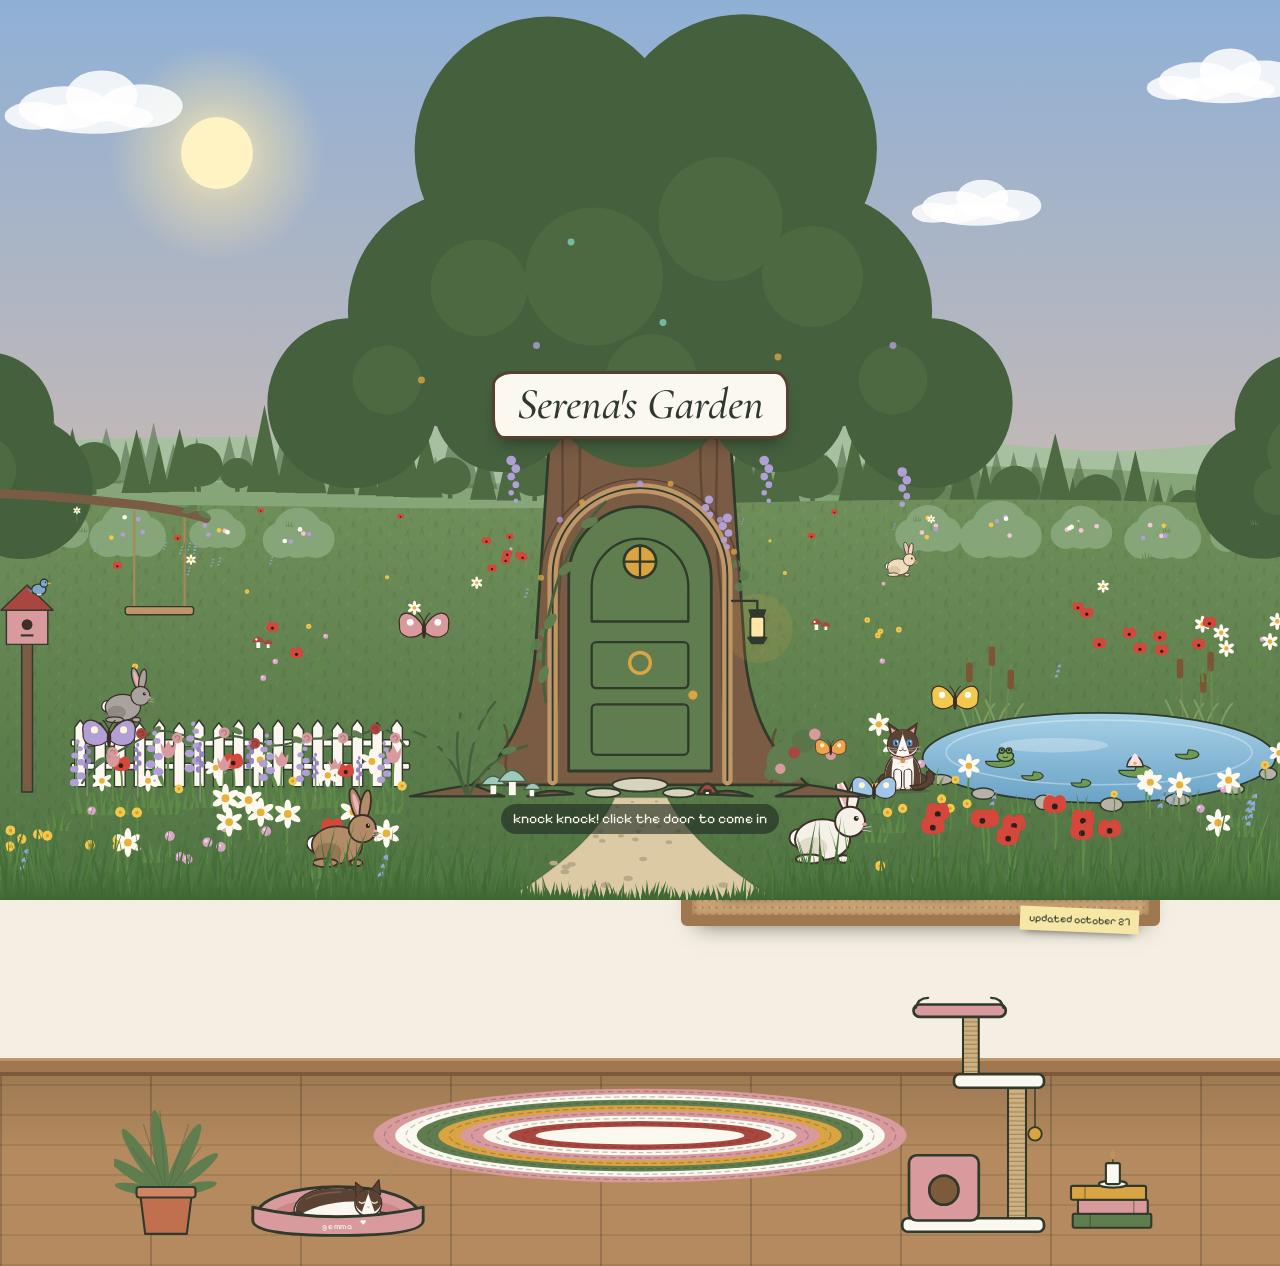
==== commit f85cf2bb: "Phone polish: tap wording, finger-sized back links, no grey tap flash - The door says "tap the door"" ====
--- a/index.html
+++ b/index.html
@@ -24,6 +24,7 @@
 <link rel="stylesheet" href="https://fonts.googleapis.com/css2?family=Cormorant+Garamond:ital,wght@0,500;0,600;1,500&family=Nunito:wght@400;600;700&family=Pixelify+Sans:wght@400;500&family=Caveat:wght@600&display=swap">
 <link rel="stylesheet" href="assets/style.css">
 <script src="assets/sky.js"></script>
+<script src="assets/wallpaper.js"></script>
 <script src="assets/weather.js"></script>
 </head>
 <body class="home">
@@ -328,7 +329,7 @@
         <path d="M156 300 v-3 h5 v3" class="ink f-paper"/>
       </svg>
     </button>
-    <p class="door-hint">knock knock! click the door to come in</p>
+    <p class="door-hint">knock knock! <span class="door-hint--point">click</span><span class="door-hint--tap">tap</span> the door to come in</p>
   </div>
 </div>
 
@@ -370,10 +371,30 @@
 
   <div class="wrap">
     <header class="room-head">
+      <div class="wall-controls">
       <button class="switch" type="button" data-mode="auto" hidden>
         <span class="switch__plate" aria-hidden="true"><span class="switch__toggle"></span></span>
         <span class="switch__label">sky: real time</span>
       </button>
+
+      <!-- the wallpaper sample fan: opens the sample book; pick one and it's
+           hung strip by strip (assets/wallpaper-picker.js) -->
+      <div class="wp-picker" data-wp-picker hidden>
+        <button class="wp-fan" type="button" aria-haspopup="dialog" aria-expanded="false" aria-controls="wp-book">
+          <span class="wp-fan__cards" aria-hidden="true" data-wp-fan></span>
+          <span class="wp-fan__label" data-wp-label>wallpaper</span>
+        </button>
+        <div class="wp-book" id="wp-book" role="dialog" aria-labelledby="wp-book-title" hidden>
+          <span class="wp-book__rings" aria-hidden="true"></span>
+          <p class="wp-book__eyebrow">the sample book</p>
+          <h2 class="wp-book__title" id="wp-book-title">Pick a wallpaper</h2>
+          <p class="wp-book__note">I&#x27;ll hang it in every room with this wallpaper.</p>
+          <div class="wp-book__grid" data-wp-grid></div>
+          <button class="wp-book__close" type="button" data-wp-close aria-label="Close the sample book">&times;</button>
+        </div>
+        <p class="visually-hidden" aria-live="polite" data-wp-live></p>
+      </div>
+      </div>
 
       <div class="sign">
         <span class="sign__rope sign__rope--l" aria-hidden="true"></span>
@@ -789,5 +810,6 @@
 <script src="assets/gemma-kit.js"></script>
 <script src="assets/gemma.js"></script>
 <script src="assets/gemma-outside.js"></script>
+<script src="assets/wallpaper-picker.js"></script>
 </body>
 </html>
--- a/assets/style.css
+++ b/assets/style.css
@@ -151,26 +151,64 @@
 body {
   margin: 0;
   min-height: 100vh;
-  background: var(--bg);
+  background: var(--wp-ground, var(--bg));
   color: var(--ink);
   font: 400 17px/1.6 var(--body);
 }
 
-/* Wallpaper: soft stripes with a little flower sprig in every other stripe.
-   Drawn in CSS + one tiny inline SVG, so there's no image to load. The sprig
-   is a mid-tone sage that reads on both the day and night wall. */
+/* Wallpaper: whichever one is on the walls (<html data-wp>, set by
+   assets/wallpaper.js and picked with the sample fan on the home page).
+   Each is drawn in CSS + one small inline SVG tile, so there's no picture to
+   load; the patterns are generated into the block below. The kitchen and the
+   gallery have wallpapers of their own (their more specific rules win). */
 body::before {
   content: "";
   position: fixed;
   inset: 0;
   z-index: -1;
   pointer-events: none;
-  background:
-    url("data:image/svg+xml,%3Csvg xmlns='http://www.w3.org/2000/svg' width='88' height='124' viewBox='0 0 88 124'%3E%3Cg fill='none' stroke='%238aa679' stroke-width='1.2' stroke-linecap='round'%3E%3Cpath d='M66 34q-1.5 9 0 17'/%3E%3Cpath d='M66 42q-5-1.5-7-7'/%3E%3Cpath d='M66 46q5-1.5 7-7'/%3E%3C/g%3E%3Ccircle cx='66' cy='32' r='2.4' fill='%23e2aeb0'/%3E%3Cg fill='none' stroke='%238aa679' stroke-width='1.2' stroke-linecap='round'%3E%3Cpath d='M22 96q-1.5 9 0 17'/%3E%3Cpath d='M22 104q-5-1.5-7-7'/%3E%3Cpath d='M22 108q5-1.5 7-7'/%3E%3C/g%3E%3Ccircle cx='22' cy='94' r='2.2' fill='%23e8cb7c'/%3E%3C/svg%3E") 0 0 / 88px 124px,
-    repeating-linear-gradient(90deg, var(--wall) 0 44px, transparent 44px 88px);
-  opacity: .62;
-}
-:root[data-dark="true"] body::before { opacity: .3; }
+  background: var(--wp-img);
+  opacity: var(--wp-op);
+}
+
+/* wallpapers:start (generated by tools/build_wallpapers.py; don't edit by hand) */
+:root:not([data-wp]), [data-wp="garden"] {
+  --wp-ground: var(--bg);
+  --wp-op: .62;
+  --wp-img: url("data:image/svg+xml,%3Csvg xmlns='http://www.w3.org/2000/svg' width='88' height='124' viewBox='0 0 88 124'%3E%3Cg fill='none' stroke='%238aa679' stroke-width='1.2' stroke-linecap='round'%3E%3Cpath d='M66 34q-1.5 9 0 17'/%3E%3Cpath d='M66 42q-5-1.5-7-7'/%3E%3Cpath d='M66 46q5-1.5 7-7'/%3E%3C/g%3E%3Ccircle cx='66' cy='32' r='2.4' fill='%23e2aeb0'/%3E%3Cg fill='none' stroke='%238aa679' stroke-width='1.2' stroke-linecap='round'%3E%3Cpath d='M22 96q-1.5 9 0 17'/%3E%3Cpath d='M22 104q-5-1.5-7-7'/%3E%3Cpath d='M22 108q5-1.5 7-7'/%3E%3C/g%3E%3Ccircle cx='22' cy='94' r='2.2' fill='%23e8cb7c'/%3E%3C/svg%3E") 0 0 / 88px 124px, repeating-linear-gradient(90deg, var(--wall) 0 44px, transparent 44px 88px) 0 0 / auto;
+}
+[data-dark="true"][data-wp="garden"], [data-dark="true"] [data-wp="garden"] { --wp-ground: var(--bg); --wp-op: .3; }
+[data-wp="wildflower"] {
+  --wp-ground: var(--bg);
+  --wp-op: .78;
+  --wp-img: url("data:image/svg+xml,%3Csvg xmlns='http://www.w3.org/2000/svg' width='132' height='132' viewBox='0 0 132 132'%3E%3Ccircle cx='22' cy='18.54' r='4.2' fill='%23eda9b0'/%3E%3Ccircle cx='27.19' cy='22.31' r='4.2' fill='%23eda9b0'/%3E%3Ccircle cx='25.21' cy='28.42' r='4.2' fill='%23eda9b0'/%3E%3Ccircle cx='18.79' cy='28.42' r='4.2' fill='%23eda9b0'/%3E%3Ccircle cx='16.81' cy='22.31' r='4.2' fill='%23eda9b0'/%3E%3Ccircle cx='22' cy='24' r='2.66' fill='%23f7d98a'/%3E%3Ccircle cx='72' cy='13.72' r='2.52' fill='%23a9bfe4'/%3E%3Ccircle cx='75.12' cy='15.99' r='2.52' fill='%23a9bfe4'/%3E%3Ccircle cx='73.93' cy='19.65' r='2.52' fill='%23a9bfe4'/%3E%3Ccircle cx='70.07' cy='19.65' r='2.52' fill='%23a9bfe4'/%3E%3Ccircle cx='68.88' cy='15.99' r='2.52' fill='%23a9bfe4'/%3E%3Ccircle cx='72' cy='17' r='1.6' fill='%23f3d36f'/%3E%3Cg transform='translate(104 36) rotate(20)'%3E%3Cpath d='M0 6 q0 -5 0 -9' fill='none' stroke='%23a6bd8e' stroke-width='1.1' stroke-linecap='round'/%3E%3Cellipse cx='-3.2' cy='-2' rx='3.4' ry='1.7' transform='rotate(-35 -3.2 -2)' fill='%23a6bd8e'/%3E%3Cellipse cx='3.2' cy='-4.5' rx='3.4' ry='1.7' transform='rotate(35 3.2 -4.5)' fill='%23a6bd8e'/%3E%3C/g%3E%3Cellipse cx='55' cy='57.6' rx='1.8' ry='4' transform='rotate(0 55 62)' fill='%23fffdf6' stroke='%23e2d6bd' stroke-width='.6'/%3E%3Cellipse cx='55' cy='57.6' rx='1.8' ry='4' transform='rotate(45 55 62)' fill='%23fffdf6' stroke='%23e2d6bd' stroke-width='.6'/%3E%3Cellipse cx='55' cy='57.6' rx='1.8' ry='4' transform='rotate(90 55 62)' fill='%23fffdf6' stroke='%23e2d6bd' stroke-width='.6'/%3E%3Cellipse cx='55' cy='57.6' rx='1.8' ry='4' transform='rotate(135 55 62)' fill='%23fffdf6' stroke='%23e2d6bd' stroke-width='.6'/%3E%3Cellipse cx='55' cy='57.6' rx='1.8' ry='4' transform='rotate(180 55 62)' fill='%23fffdf6' stroke='%23e2d6bd' stroke-width='.6'/%3E%3Cellipse cx='55' cy='57.6' rx='1.8' ry='4' transform='rotate(225 55 62)' fill='%23fffdf6' stroke='%23e2d6bd' stroke-width='.6'/%3E%3Cellipse cx='55' cy='57.6' rx='1.8' ry='4' transform='rotate(270 55 62)' fill='%23fffdf6' stroke='%23e2d6bd' stroke-width='.6'/%3E%3Cellipse cx='55' cy='57.6' rx='1.8' ry='4' transform='rotate(315 55 62)' fill='%23fffdf6' stroke='%23e2d6bd' stroke-width='.6'/%3E%3Ccircle cx='55' cy='62' r='2.4' fill='%23eec45c'/%3E%3Cg transform='translate(15 62) rotate(-32)'%3E%3Cpath d='M0 6 q0 -5 0 -9' fill='none' stroke='%23a6bd8e' stroke-width='1.1' stroke-linecap='round'/%3E%3Cellipse cx='-3.2' cy='-2' rx='3.4' ry='1.7' transform='rotate(-35 -3.2 -2)' fill='%23a6bd8e'/%3E%3Cellipse cx='3.2' cy='-4.5' rx='3.4' ry='1.7' transform='rotate(35 3.2 -4.5)' fill='%23a6bd8e'/%3E%3C/g%3E%3Cg transform='translate(112 84) rotate(10)'%3E%3Cpath d='M0 12 q-1 -6 0 -10' fill='none' stroke='%239db586' stroke-width='1.3' stroke-linecap='round'/%3E%3Cpath d='M0 8 q-5 -1 -6 -6 q4 0 6 6' fill='%23a6bd8e'/%3E%3Cpath d='M-4 -6 q0 6 4 6 q4 0 4 -6 l-2 2 l-2 -4 l-2 4 z' fill='%23ea9580'/%3E%3C/g%3E%3Ccircle cx='28' cy='97.79' r='3.24' fill='%23c9b7e8'/%3E%3Ccircle cx='32.01' cy='100.7' r='3.24' fill='%23c9b7e8'/%3E%3Ccircle cx='30.48' cy='105.41' r='3.24' fill='%23c9b7e8'/%3E%3Ccircle cx='25.52' cy='105.41' r='3.24' fill='%23c9b7e8'/%3E%3Ccircle cx='23.99' cy='100.7' r='3.24' fill='%23c9b7e8'/%3E%3Ccircle cx='28' cy='102' r='2.05' fill='%23f3d36f'/%3E%3Cg transform='translate(68 98) rotate(58)'%3E%3Cpath d='M0 6 q0 -5 0 -9' fill='none' stroke='%23a6bd8e' stroke-width='1.1' stroke-linecap='round'/%3E%3Cellipse cx='-3.2' cy='-2' rx='3.4' ry='1.7' transform='rotate(-35 -3.2 -2)' fill='%23a6bd8e'/%3E%3Cellipse cx='3.2' cy='-4.5' rx='3.4' ry='1.7' transform='rotate(35 3.2 -4.5)' fill='%23a6bd8e'/%3E%3C/g%3E%3Ccircle cx='86' cy='116.72' r='2.52' fill='%23a9bfe4'/%3E%3Ccircle cx='89.12' cy='118.99' r='2.52' fill='%23a9bfe4'/%3E%3Ccircle cx='87.93' cy='122.65' r='2.52' fill='%23a9bfe4'/%3E%3Ccircle cx='84.07' cy='122.65' r='2.52' fill='%23a9bfe4'/%3E%3Ccircle cx='82.88' cy='118.99' r='2.52' fill='%23a9bfe4'/%3E%3Ccircle cx='86' cy='120' r='1.6' fill='%23f3d36f'/%3E%3Ccircle cx='118' cy='119.04' r='2.28' fill='%23f2b9a6'/%3E%3Ccircle cx='120.82' cy='121.08' r='2.28' fill='%23f2b9a6'/%3E%3Ccircle cx='119.74' cy='124.4' r='2.28' fill='%23f2b9a6'/%3E%3Ccircle cx='116.26' cy='124.4' r='2.28' fill='%23f2b9a6'/%3E%3Ccircle cx='115.18' cy='121.08' r='2.28' fill='%23f2b9a6'/%3E%3Ccircle cx='118' cy='122' r='1.44' fill='%23f7d98a'/%3E%3Ccircle cx='44' cy='38' r='1.2' fill='%23e7c56a'/%3E%3Ccircle cx='118' cy='10' r='1.1' fill='%23e7c56a'/%3E%3Ccircle cx='8' cy='124' r='1.2' fill='%23eda9b0'/%3E%3Ccircle cx='96' cy='54' r='1.1' fill='%23a9bfe4'/%3E%3Ccircle cx='40' cy='128' r='1' fill='%23e7c56a'/%3E%3Ccircle cx='124' cy='58' r='1.2' fill='%23eda9b0'/%3E%3C/svg%3E") 0 0 / 132px 132px;
+}
+[data-dark="true"][data-wp="wildflower"], [data-dark="true"] [data-wp="wildflower"] { --wp-ground: var(--bg); --wp-op: .22; }
+[data-wp="woodland"] {
+  --wp-ground: #eef0e2;
+  --wp-op: .8;
+  --wp-img: url("data:image/svg+xml,%3Csvg xmlns='http://www.w3.org/2000/svg' width='200' height='200' viewBox='0 0 200 200'%3E%3Cg transform='translate(40 52) scale(1.15)'%3E%3Cpath d='M-3.6 0 C-4 5 -4.4 9 -5 12 H5 C4.4 9 4 5 3.6 0 Z' fill='%23f7f0e0' stroke='%23bfae90' stroke-width='.9'/%3E%3Cpath d='M-12 1 C-12 -8 -6 -13 0 -13 C6 -13 12 -8 12 1 C6 3 -6 3 -12 1 Z' fill='%23d36b60'/%3E%3Cg fill='%23fff8ec'%3E%3Ccircle cx='-5.5' cy='-6' r='1.9'/%3E%3Ccircle cx='2' cy='-9' r='1.5'/%3E%3Ccircle cx='6.5' cy='-3.5' r='1.7'/%3E%3Ccircle cx='-1' cy='-2.5' r='1.1'/%3E%3C/g%3E%3Cpath d='M-9 12.5 q9 -2.5 18 0' fill='none' stroke='%23a6bd8e' stroke-width='1.3' stroke-linecap='round'/%3E%3C/g%3E%3Cg transform='translate(150 38) rotate(24)'%3E%3Cpath d='M0 18 C1 6 0 -6 -3 -18' fill='none' stroke='%2393b07f' stroke-width='1.3' stroke-linecap='round'/%3E%3Cellipse cx='-3.88' cy='13' rx='5.6' ry='2.02' transform='rotate(-40 -3.88 13)' fill='%2393b07f'/%3E%3Cellipse cx='5.08' cy='11.8' rx='5.6' ry='2.02' transform='rotate(40 5.08 11.8)' fill='%2393b07f'/%3E%3Cellipse cx='-3.93' cy='8.71' rx='5.09' ry='1.83' transform='rotate(-40 -3.93 8.71)' fill='%2393b07f'/%3E%3Cellipse cx='4.21' cy='7.51' rx='5.09' ry='1.83' transform='rotate(40 4.21 7.51)' fill='%2393b07f'/%3E%3Cellipse cx='-3.97' cy='4.43' rx='4.57' ry='1.65' transform='rotate(-40 -3.97 4.43)' fill='%2393b07f'/%3E%3Cellipse cx='3.34' cy='3.23' rx='4.57' ry='1.65' transform='rotate(40 3.34 3.23)' fill='%2393b07f'/%3E%3Cellipse cx='-4.02' cy='0.14' rx='4.06' ry='1.46' transform='rotate(-40 -4.02 0.14)' fill='%2393b07f'/%3E%3Cellipse cx='2.47' cy='-1.06' rx='4.06' ry='1.46' transform='rotate(40 2.47 -1.06)' fill='%2393b07f'/%3E%3Cellipse cx='-4.06' cy='-4.14' rx='3.54' ry='1.28' transform='rotate(-40 -4.06 -4.14)' fill='%2393b07f'/%3E%3Cellipse cx='1.61' cy='-5.34' rx='3.54' ry='1.28' transform='rotate(40 1.61 -5.34)' fill='%2393b07f'/%3E%3Cellipse cx='-4.11' cy='-8.43' rx='3.03' ry='1.09' transform='rotate(-40 -4.11 -8.43)' fill='%2393b07f'/%3E%3Cellipse cx='0.74' cy='-9.63' rx='3.03' ry='1.09' transform='rotate(40 0.74 -9.63)' fill='%2393b07f'/%3E%3Cellipse cx='-4.15' cy='-12.71' rx='2.51' ry='0.91' transform='rotate(-40 -4.15 -12.71)' fill='%2393b07f'/%3E%3Cellipse cx='-0.13' cy='-13.91' rx='2.51' ry='0.91' transform='rotate(40 -0.13 -13.91)' fill='%2393b07f'/%3E%3C/g%3E%3Cg transform='translate(100 24) rotate(-12)'%3E%3Cpath d='M0 0 q1 5 3 8' fill='none' stroke='%23a9c094' stroke-width='1.1' stroke-linecap='round'/%3E%3Ccircle cx='0' cy='-3.2' r='2.8' fill='%23a9c094'/%3E%3Ccircle cx='-3' cy='0.6' r='2.8' fill='%23a9c094'/%3E%3Ccircle cx='3' cy='0.6' r='2.8' fill='%23a9c094'/%3E%3C/g%3E%3Cg transform='translate(98 92) rotate(-18)'%3E%3Cpath d='M-5 -1 C-5 6 -2 10 0 11 C2 10 5 6 5 -1 Z' fill='%23cf9f66'/%3E%3Cpath d='M-6.5 -1 C-6.5 -6 6.5 -6 6.5 -1 C4 0.6 -4 0.6 -6.5 -1 Z' fill='%239a734e'/%3E%3Cpath d='M-4 -3.2 h8 M-3 -1.4 h6' stroke='%237d5a3a' stroke-width='.6'/%3E%3Cpath d='M0 -5.5 q.6 -2.6 2.4 -3.4' fill='none' stroke='%237d5a3a' stroke-width='1.2' stroke-linecap='round'/%3E%3Cpath d='M-2.5 3 q0 4 2 6' fill='none' stroke='%23e7c393' stroke-width='1' stroke-linecap='round'/%3E%3C/g%3E%3Cg transform='translate(150 132) scale(0.78)'%3E%3Cpath d='M-3.6 0 C-4 5 -4.4 9 -5 12 H5 C4.4 9 4 5 3.6 0 Z' fill='%23f7f0e0' stroke='%23bfae90' stroke-width='.9'/%3E%3Cpath d='M-12 1 C-12 -8 -6 -13 0 -13 C6 -13 12 -8 12 1 C6 3 -6 3 -12 1 Z' fill='%23e08a6e'/%3E%3Cg fill='%23fff8ec'%3E%3Ccircle cx='-5.5' cy='-6' r='1.9'/%3E%3Ccircle cx='2' cy='-9' r='1.5'/%3E%3Ccircle cx='6.5' cy='-3.5' r='1.7'/%3E%3Ccircle cx='-1' cy='-2.5' r='1.1'/%3E%3C/g%3E%3Cpath d='M-9 12.5 q9 -2.5 18 0' fill='none' stroke='%23a6bd8e' stroke-width='1.3' stroke-linecap='round'/%3E%3C/g%3E%3Cg transform='translate(30 150) rotate(-14)'%3E%3Cpath d='M0 18 C1 6 0 -6 -3 -18' fill='none' stroke='%23a3bd8f' stroke-width='1.3' stroke-linecap='round'/%3E%3Cellipse cx='-3.88' cy='13' rx='5.6' ry='2.02' transform='rotate(-40 -3.88 13)' fill='%23a3bd8f'/%3E%3Cellipse cx='5.08' cy='11.8' rx='5.6' ry='2.02' transform='rotate(40 5.08 11.8)' fill='%23a3bd8f'/%3E%3Cellipse cx='-3.93' cy='8.71' rx='5.09' ry='1.83' transform='rotate(-40 -3.93 8.71)' fill='%23a3bd8f'/%3E%3Cellipse cx='4.21' cy='7.51' rx='5.09' ry='1.83' transform='rotate(40 4.21 7.51)' fill='%23a3bd8f'/%3E%3Cellipse cx='-3.97' cy='4.43' rx='4.57' ry='1.65' transform='rotate(-40 -3.97 4.43)' fill='%23a3bd8f'/%3E%3Cellipse cx='3.34' cy='3.23' rx='4.57' ry='1.65' transform='rotate(40 3.34 3.23)' fill='%23a3bd8f'/%3E%3Cellipse cx='-4.02' cy='0.14' rx='4.06' ry='1.46' transform='rotate(-40 -4.02 0.14)' fill='%23a3bd8f'/%3E%3Cellipse cx='2.47' cy='-1.06' rx='4.06' ry='1.46' transform='rotate(40 2.47 -1.06)' fill='%23a3bd8f'/%3E%3Cellipse cx='-4.06' cy='-4.14' rx='3.54' ry='1.28' transform='rotate(-40 -4.06 -4.14)' fill='%23a3bd8f'/%3E%3Cellipse cx='1.61' cy='-5.34' rx='3.54' ry='1.28' transform='rotate(40 1.61 -5.34)' fill='%23a3bd8f'/%3E%3Cellipse cx='-4.11' cy='-8.43' rx='3.03' ry='1.09' transform='rotate(-40 -4.11 -8.43)' fill='%23a3bd8f'/%3E%3Cellipse cx='0.74' cy='-9.63' rx='3.03' ry='1.09' transform='rotate(40 0.74 -9.63)' fill='%23a3bd8f'/%3E%3Cellipse cx='-4.15' cy='-12.71' rx='2.51' ry='0.91' transform='rotate(-40 -4.15 -12.71)' fill='%23a3bd8f'/%3E%3Cellipse cx='-0.13' cy='-13.91' rx='2.51' ry='0.91' transform='rotate(40 -0.13 -13.91)' fill='%23a3bd8f'/%3E%3C/g%3E%3Cg transform='translate(92 176)'%3E%3Cpath d='M-6 0 v-6 h3 v6 Z M3 0 v-4 h2.4 v4 Z' fill='%23f4ead6'/%3E%3Cpath d='M-10 -5 q5.5 -9 11 0 Z' fill='%23c9a079'/%3E%3Cpath d='M0 -3.6 q4.2 -6.5 8.4 0 Z' fill='%23d8b48a'/%3E%3Cpath d='M-11 1 q11 -2.5 21 0' fill='none' stroke='%23a6bd8e' stroke-width='1.2' stroke-linecap='round'/%3E%3C/g%3E%3Cg transform='translate(66 124)'%3E%3Cpath d='M-12 6 C-12 3 -4 2.5 4 3 C8 3 10 0 10 -3 L11 -6 M10 -3 L13 -5' fill='none' stroke='%23c9bc9c' stroke-width='3' stroke-linecap='round'/%3E%3Cpath d='M10 -3 L11 -6.5 M10 -3 L13.4 -5.2' stroke='%23b5a684' stroke-width='1' stroke-linecap='round'/%3E%3Ccircle cx='-2' cy='-2' r='7' fill='%23e7b98d'/%3E%3Cpath d='M-2 -2 m-4.5 0 a4.5 4.5 0 1 1 4.5 4.5 a3 3 0 1 1 -3 -3 a1.5 1.5 0 1 1 1.5 1.5' fill='none' stroke='%23b98a5e' stroke-width='1.1' stroke-linecap='round'/%3E%3C/g%3E%3Cg transform='translate(178 86) rotate(30)'%3E%3Cpath d='M0 0 q1 5 3 8' fill='none' stroke='%23b6c9a2' stroke-width='1.1' stroke-linecap='round'/%3E%3Ccircle cx='0' cy='-3.2' r='2.8' fill='%23b6c9a2'/%3E%3Ccircle cx='-3' cy='0.6' r='2.8' fill='%23b6c9a2'/%3E%3Ccircle cx='3' cy='0.6' r='2.8' fill='%23b6c9a2'/%3E%3C/g%3E%3Cg transform='translate(180 182) rotate(24)'%3E%3Cpath d='M-5 -1 C-5 6 -2 10 0 11 C2 10 5 6 5 -1 Z' fill='%23cf9f66'/%3E%3Cpath d='M-6.5 -1 C-6.5 -6 6.5 -6 6.5 -1 C4 0.6 -4 0.6 -6.5 -1 Z' fill='%239a734e'/%3E%3Cpath d='M-4 -3.2 h8 M-3 -1.4 h6' stroke='%237d5a3a' stroke-width='.6'/%3E%3Cpath d='M0 -5.5 q.6 -2.6 2.4 -3.4' fill='none' stroke='%237d5a3a' stroke-width='1.2' stroke-linecap='round'/%3E%3Cpath d='M-2.5 3 q0 4 2 6' fill='none' stroke='%23e7c393' stroke-width='1' stroke-linecap='round'/%3E%3C/g%3E%3Cg transform='translate(14 96) rotate(-40)'%3E%3Cpath d='M0 0 q1 5 3 8' fill='none' stroke='%23b6c9a2' stroke-width='1.1' stroke-linecap='round'/%3E%3Ccircle cx='0' cy='-3.2' r='2.8' fill='%23b6c9a2'/%3E%3Ccircle cx='-3' cy='0.6' r='2.8' fill='%23b6c9a2'/%3E%3Ccircle cx='3' cy='0.6' r='2.8' fill='%23b6c9a2'/%3E%3C/g%3E%3Ccircle cx='72' cy='52' r='1.5' fill='%23bccba7'/%3E%3Ccircle cx='77' cy='58' r='1' fill='%23bccba7'/%3E%3Ccircle cx='128' cy='66' r='1.3' fill='%23d9a79c'/%3E%3Ccircle cx='14' cy='18' r='1.2' fill='%23bccba7'/%3E%3Ccircle cx='186' cy='12' r='1.4' fill='%23d9a79c'/%3E%3Ccircle cx='124' cy='186' r='1.2' fill='%23bccba7'/%3E%3Ccircle cx='52' cy='92' r='1.1' fill='%23d9a79c'/%3E%3Ccircle cx='176' cy='160' r='1.1' fill='%23bccba7'/%3E%3C/svg%3E") 0 0 / 200px 200px;
+}
+[data-dark="true"][data-wp="woodland"], [data-dark="true"] [data-wp="woodland"] { --wp-ground: #152018; --wp-op: .24; }
+[data-wp="gingham"] {
+  --wp-ground: var(--bg);
+  --wp-op: .62;
+  --wp-img: repeating-linear-gradient(0deg, rgba(222, 146, 156, .34) 0 13px, transparent 13px 26px) 0 0 / auto, repeating-linear-gradient(90deg, rgba(222, 146, 156, .34) 0 13px, transparent 13px 26px) 0 0 / auto;
+}
+[data-dark="true"][data-wp="gingham"], [data-dark="true"] [data-wp="gingham"] { --wp-ground: #211a1d; --wp-op: .36; }
+[data-wp="wisteria"] {
+  --wp-ground: #f6f1e6;
+  --wp-op: .78;
+  --wp-img: url("data:image/svg+xml,%3Csvg xmlns='http://www.w3.org/2000/svg' width='104' height='104' viewBox='0 0 104 104'%3E%3Cg stroke-linecap='round'%3E%3Cpath d='M0 0 L104 104 M104 0 L0 104' stroke='%23cdb995' stroke-width='2.2'/%3E%3Cpath d='M0 0 L104 104 M104 0 L0 104' stroke='%23efe2c4' stroke-width='.7' transform='translate(-.7 -.7)'/%3E%3C/g%3E%3Ccircle cx='47.4' cy='54' r='3.4' fill='%23a58fd6'/%3E%3Ccircle cx='52' cy='54' r='4.2' fill='%23a58fd6'/%3E%3Ccircle cx='56.6' cy='54' r='3.4' fill='%23a58fd6'/%3E%3Ccircle cx='49.4' cy='61' r='3.4' fill='%23b49fe0'/%3E%3Ccircle cx='54.6' cy='61' r='3.4' fill='%23b49fe0'/%3E%3Ccircle cx='48.6' cy='67' r='2.9' fill='%23c2b0e8'/%3E%3Ccircle cx='52.8' cy='67' r='3.1' fill='%23c2b0e8'/%3E%3Ccircle cx='56' cy='67' r='2.4' fill='%23c2b0e8'/%3E%3Ccircle cx='50.4' cy='73' r='2.8' fill='%23cbbcec'/%3E%3Ccircle cx='54.6' cy='73' r='2.5' fill='%23cbbcec'/%3E%3Ccircle cx='52' cy='79' r='2.6' fill='%23d6c9f1'/%3E%3Ccircle cx='48.8' cy='79' r='1.9' fill='%23d6c9f1'/%3E%3Ccircle cx='53' cy='84' r='2.1' fill='%23ddd3f4'/%3E%3Ccircle cx='51.6' cy='88.5' r='1.7' fill='%23e4dcf6'/%3E%3Ccircle cx='52.4' cy='92' r='1.2' fill='%23ebe5f8'/%3E%3Cellipse cx='45' cy='51' rx='5.6' ry='2.4' transform='rotate(-28 45 51)' fill='%239fb88a'/%3E%3Cellipse cx='59' cy='50.5' rx='5.6' ry='2.4' transform='rotate(28 59 50.5)' fill='%23a8c094'/%3E%3Cg transform='translate(22 26) rotate(135)'%3E%3Cpath d='M0 6 q0 -5 0 -9' fill='none' stroke='%23a8c094' stroke-width='1.1' stroke-linecap='round'/%3E%3Cellipse cx='-3.2' cy='-2' rx='3.4' ry='1.7' transform='rotate(-35 -3.2 -2)' fill='%23a8c094'/%3E%3Cellipse cx='3.2' cy='-4.5' rx='3.4' ry='1.7' transform='rotate(35 3.2 -4.5)' fill='%23a8c094'/%3E%3C/g%3E%3Cg transform='translate(82 26) rotate(-135)'%3E%3Cpath d='M0 6 q0 -5 0 -9' fill='none' stroke='%23a8c094' stroke-width='1.1' stroke-linecap='round'/%3E%3Cellipse cx='-3.2' cy='-2' rx='3.4' ry='1.7' transform='rotate(-35 -3.2 -2)' fill='%23a8c094'/%3E%3Cellipse cx='3.2' cy='-4.5' rx='3.4' ry='1.7' transform='rotate(35 3.2 -4.5)' fill='%23a8c094'/%3E%3C/g%3E%3C/svg%3E") 0 0 / 104px 104px;
+}
+[data-dark="true"][data-wp="wisteria"], [data-dark="true"] [data-wp="wisteria"] { --wp-ground: var(--bg); --wp-op: .24; }
+[data-wp="moonlit"] {
+  --wp-ground: #eceaf5;
+  --wp-op: .85;
+  --wp-img: url("data:image/svg+xml,%3Csvg xmlns='http://www.w3.org/2000/svg' width='150' height='150' viewBox='0 0 150 150'%3E%3Cpath transform='translate(38 42) rotate(-24)' d='M0 -12 A12 12 0 1 0 0 12 A6.96 12 0 1 1 0 -12 Z' fill='%23e8c46c'/%3E%3Cpath transform='translate(112 108) rotate(32)' d='M0 -8 A8 8 0 1 0 0 8 A4.64 8 0 1 1 0 -8 Z' fill='%23e8c46c'/%3E%3Cpath transform='translate(104 30)' d='M0 -6 Q0 0 4.68 0 Q0 0 0 6 Q0 0 -4.68 0 Q0 0 0 -6 Z' fill='%23e9c874'/%3E%3Cpath transform='translate(30 112)' d='M0 -5 Q0 0 3.9 0 Q0 0 0 5 Q0 0 -3.9 0 Q0 0 0 -5 Z' fill='%23e9c874'/%3E%3Cpath transform='translate(74 78)' d='M0 -3.4 Q0 0 2.65 0 Q0 0 0 3.4 Q0 0 -2.65 0 Q0 0 0 -3.4 Z' fill='%23c9c2ea'/%3E%3Cpath transform='translate(138 64)' d='M0 -3 Q0 0 2.34 0 Q0 0 0 3 Q0 0 -2.34 0 Q0 0 0 -3 Z' fill='%23c9c2ea'/%3E%3Cpath transform='translate(66 138)' d='M0 -3.2 Q0 0 2.5 0 Q0 0 0 3.2 Q0 0 -2.5 0 Q0 0 0 -3.2 Z' fill='%23e9c874'/%3E%3Cpath transform='translate(132 26) rotate(70)' d='M0 -4.6 A4.6 4.6 0 1 0 0 4.6 A2.67 4.6 0 1 1 0 -4.6 Z' fill='%23e8c46c'/%3E%3Ccircle cx='64' cy='20' r='1.3' fill='%23c9c2ea'/%3E%3Ccircle cx='12' cy='76' r='1.2' fill='%23c9c2ea'/%3E%3Ccircle cx='92' cy='142' r='1.1' fill='%23e9c874'/%3E%3Ccircle cx='124' cy='10' r='1.2' fill='%23e9c874'/%3E%3Ccircle cx='140' cy='132' r='1.3' fill='%23c9c2ea'/%3E%3Ccircle cx='48' cy='96' r='1' fill='%23e9c874'/%3E%3Ccircle cx='100' cy='64' r='1' fill='%23c9c2ea'/%3E%3C/svg%3E") 0 0 / 150px 150px;
+}
+[data-dark="true"][data-wp="moonlit"], [data-dark="true"] [data-wp="moonlit"] { --wp-ground: #131826; --wp-op: .6; }
+/* wallpapers:end */
 
 a { color: inherit; }
 main:focus { outline: none; }
@@ -288,6 +326,11 @@
   background: rgba(31, 42, 34, .62);
   padding: 6px 12px;
   border-radius: 999px;
+}
+.door-hint--tap { display: none; }
+@media (hover: none) {
+  .door-hint--point { display: none; }
+  .door-hint--tap { display: inline; }
 }
 
 /* ----- the weather layers: rain, lightning, fog, snow. Used in the garden
@@ -632,6 +675,186 @@
 .switch[data-mode="auto"] .switch__toggle  { background: linear-gradient(#f3d38a, var(--gold)); }
 .switch__label { font: 400 11px/1.2 var(--pixel); color: var(--ink-soft); white-space: nowrap; }
 
+/* --- the wallpaper sample fan, beside the light switch (wallpaper-picker.js) ---
+   A fan of sample cards, one per wallpaper, pivoting on a brass rivet; the
+   one on the walls sits in front. It opens the sample book: a card for each
+   wallpaper at its real size. Cards and chips show a wallpaper by setting
+   data-wp on themselves, which brings its --wp-* values with it. */
+.wall-controls { justify-self: start; display: flex; align-items: flex-start; gap: 26px; position: relative; }
+.wp-picker { position: relative; }
+.wp-picker[hidden] { display: none; }
+.wp-fan {
+  display: grid;
+  justify-items: center;
+  gap: 8px;
+  padding: 0;
+  border: 0;
+  background: none;
+  color: inherit;
+  cursor: pointer;
+}
+.wp-fan__cards { position: relative; display: block; width: 150px; height: 78px; }
+.wp-card {
+  position: absolute;
+  left: 62px;
+  bottom: 0;
+  width: 26px;
+  height: 72px;
+  overflow: hidden;
+  background: var(--wp-ground);
+  border: 2px solid #fdfaf2;
+  border-bottom-width: 9px;
+  border-radius: 4px 4px 3px 3px;
+  box-shadow: 0 0 0 1px rgba(47, 58, 44, .3), 2px 3px 5px -2px rgba(0, 0, 0, .3);
+  transform-origin: 50% 90%;
+  transform: rotate(var(--a));
+  z-index: var(--i);
+}
+.wp-card i, .wp-chip__swatch i {
+  position: absolute;
+  inset: 0;
+  background: var(--wp-img);
+  opacity: var(--wp-op);
+}
+.wp-card i { width: 180%; height: 180%; transform: scale(.556); transform-origin: 0 0; opacity: calc(var(--wp-op) * 1.4); }
+/* the one on the walls is pulled out of the fan a little */
+.wp-card.is-up { transform: rotate(var(--a)) translateY(-9px); }
+.wp-fan__rivet {
+  position: absolute;
+  left: 71.5px;
+  bottom: 3px;
+  z-index: 11;
+  width: 7px;
+  height: 7px;
+  border-radius: 50%;
+  background: radial-gradient(circle at 35% 35%, #fbe7ad, var(--gold) 60%, #9c7124);
+  box-shadow: 0 0 0 1px rgba(47, 58, 44, .5);
+}
+.wp-fan__label { font: 400 11px/1.2 var(--pixel); color: var(--ink-soft); white-space: nowrap; }
+.wp-fan:focus-visible { outline: 2px dashed var(--berry); outline-offset: 4px; }
+
+/* the sample book (paper, so its colours are fixed, dimmed at night) */
+.wp-book {
+  position: absolute;
+  top: calc(100% + 12px);
+  left: -6px;
+  z-index: 40;
+  width: min(460px, calc(100vw - 28px));
+  padding: 20px 20px 18px 40px;
+  color: #2f3a2c;
+  background: #fbf8ef;
+  border: 1px solid #e2d6b8;
+  border-radius: 6px 10px 10px 6px;
+  box-shadow: 0 24px 40px -18px rgba(30, 20, 10, .55), 0 2px 0 #efe6d2;
+  transform: rotate(-.5deg);
+  transform-origin: 20px 0;
+}
+.wp-book[hidden] { display: none; }
+:root[data-dark="true"] .wp-book { filter: brightness(.92); }
+.wp-book__rings {     /* the binding: a column of little rings down the left */
+  position: absolute;
+  left: 10px;
+  top: 14px;
+  bottom: 14px;
+  width: 14px;
+  background:
+    radial-gradient(circle at 7px 7px, transparent 3px, #b9a888 3.2px 4.6px, transparent 4.8px) 0 0 / 14px 22px;
+  border-right: 1px dashed #e2d6b8;
+}
+.wp-book__eyebrow { margin: 0; font: 400 11px/1.2 var(--pixel); letter-spacing: .06em; color: #4f6b40; }
+.wp-book__title { margin: 2px 0 0; font-size: 28px; color: #2f3a2c; }
+.wp-book__note { margin: 2px 0 14px; font-size: 14px; color: #5d6a55; }
+.wp-book__close {
+  position: absolute;
+  top: 10px;
+  right: 10px;
+  width: 30px;
+  height: 30px;
+  padding: 0;
+  font: 400 20px/1 var(--body);
+  color: #5d6a55;
+  background: none;
+  border: 0;
+  border-radius: 50%;
+  cursor: pointer;
+}
+.wp-book__close:hover { color: #a8463f; background: rgba(168, 70, 63, .08); }
+.wp-book__grid { display: grid; grid-template-columns: repeat(3, minmax(0, 1fr)); gap: 14px 12px; }
+.wp-chip {
+  position: relative;
+  display: grid;
+  gap: 2px;
+  padding: 0 0 4px;
+  text-align: left;
+  color: inherit;
+  background: none;
+  border: 0;
+  cursor: pointer;
+}
+/* a sample cut from the roll: real size, with a pinked (zigzag) bottom edge */
+.wp-chip__swatch {
+  position: relative;
+  display: block;
+  height: 88px;
+  overflow: hidden;
+  background: var(--wp-ground);
+  border-radius: 3px 3px 0 0;
+  box-shadow: inset 0 0 0 1px rgba(47, 58, 44, .14);
+  --z: 4px;
+  -webkit-mask: conic-gradient(from -45deg at bottom, #0000, #000 1deg 89deg, #0000 90deg) 50% / calc(2 * var(--z)) 100%;
+  mask: conic-gradient(from -45deg at bottom, #0000, #000 1deg 89deg, #0000 90deg) 50% / calc(2 * var(--z)) 100%;
+}
+.wp-chip__name { margin-top: 6px; font: 400 12.5px/1.2 var(--pixel); color: #2f3a2c; }
+.wp-chip__note { font-size: 12px; line-height: 1.3; color: #7c8873; }
+.wp-chip__on {
+  position: absolute;
+  top: 6px;
+  left: 50%;
+  display: none;
+  padding: 3px 7px 2px;
+  font: 400 9.5px/1 var(--pixel);
+  letter-spacing: .04em;
+  white-space: nowrap;
+  color: #fff8ef;
+  background: #a8463f;
+  border-radius: 999px;
+  box-shadow: 0 2px 4px -2px rgba(0, 0, 0, .4);
+  transform: translateX(-50%) rotate(-3deg);
+}
+.wp-chip[aria-pressed="true"] .wp-chip__on { display: block; }
+.wp-chip[aria-pressed="true"] .wp-chip__swatch { box-shadow: inset 0 0 0 2px #a8463f; }
+.wp-chip:focus-visible { outline: 2px dashed var(--berry); outline-offset: 3px; border-radius: 4px; }
+
+/* hanging the new paper: strips of it unrolling down the wall, in front of
+   the old wallpaper and behind everything else */
+.wp-hang { position: fixed; inset: 0; z-index: -1; pointer-events: none; }
+.wp-strip { position: absolute; top: 0; bottom: 0; }
+.wp-strip__paper {
+  position: absolute;
+  inset: 0;
+  background: var(--wp-ground);
+  clip-path: inset(0 0 100% 0);
+}
+.wp-strip__paper::before {
+  content: "";
+  position: absolute;
+  inset: 0;
+  background: var(--wp-img);
+  background-position: var(--sx) 0;
+  opacity: var(--wp-op);
+}
+.wp-strip__roll {     /* the roll of paper, travelling down the strip's edge */
+  position: absolute;
+  left: -3px;
+  right: -3px;
+  top: 0;
+  height: 22px;
+  border-radius: 11px;
+  background: linear-gradient(#c9bda4, #f8f2e4 30%, #fffdf7 48%, #e9dfca 72%, #b4a88f);
+  box-shadow: 0 8px 10px -5px rgba(40, 28, 16, .4);
+  opacity: 0;
+}
+
 /* the tear-off calendar: real date and tonight's moon */
 .calendar {
   position: relative;
@@ -740,6 +963,7 @@
   display: block;
   text-decoration: none;
   color: inherit;
+  -webkit-tap-highlight-color: transparent;   /* a tap lifts it instead (its :hover) */
 }
 .telescope svg { display: block; width: 100%; height: auto; overflow: visible; }
 .telescope .telescope__tag {
@@ -843,6 +1067,7 @@
   padding: 0 6px;
   text-decoration: none;
   color: inherit;
+  -webkit-tap-highlight-color: transparent;   /* a tap lifts it instead (its :hover) */
 }
 .thing svg {
   grid-row: 1;
@@ -1237,7 +1462,9 @@
 .page-art svg { width: 100%; height: auto; overflow: visible; display: block; }
 .back {
   display: inline-block;
-  margin-bottom: 26px;
+  justify-self: start;
+  padding: 8px 0;               /* a finger-sized target, with the text where it was */
+  margin: -8px 0 18px;
   font: 400 13px/1 var(--pixel);
   color: var(--ink-soft);
   text-decoration: none;
@@ -1280,74 +1507,211 @@
 .rooms a[aria-current="page"] { background: var(--moss); border-color: var(--moss); color: var(--paper); }
 
 /* ============================== the mailbox ==============================
-   A letter on lined paper. Posts to Web3Forms, which emails it to Serena. */
-
-.letter {
+   mailbox.html: a writing desk. The garland and hanging sign up top (like
+   the kitchen and the gallery), then a wooden desk running edge to edge
+   with the letter on lined paper, a sheet of stamps, an inkwell and quill
+   and a few pressed flowers. A letter that's sent folds into an envelope
+   wearing the stamp they picked and flies off (mailbox.js). The letter is
+   emailed by tools/mailbox-apps-script.js. */
+
+.mail-head { grid-template-columns: 1fr auto 1fr; padding-bottom: 6px; }
+.mail-head .sign { grid-column: 2; }
+
+.mail-desk {
   position: relative;
-  max-width: 580px;
-  margin: 32px 0 40px;
-  padding: 26px 26px 22px;
-  background: var(--paper);
-  border: 1px solid var(--hairline);
-  border-radius: 6px;
-  box-shadow: 0 14px 30px -20px rgba(0, 0, 0, .45);
-}
-.letter fieldset { border: 0; margin: 0; padding: 0; min-width: 0; }
-.letter fieldset:disabled { opacity: .55; }
-.letter__greeting { font: italic 500 28px/1.2 var(--display); margin: 0 0 6px; }
-.letter textarea {
+  flex: 1 0 auto;
+  margin-top: 26px;
+  padding: 44px 0 0;
+  background-color: var(--wood);
+  background-image:
+    radial-gradient(ellipse 60% 40% at 30% 20%, rgba(255, 255, 255, .1), transparent 70%),
+    repeating-linear-gradient(0deg, rgba(0, 0, 0, .07) 0 2px, transparent 2px 70px),
+    repeating-linear-gradient(0deg, rgba(255, 255, 255, .05) 0 1px, transparent 1px 9px),
+    linear-gradient(var(--wood-lite), var(--wood) 30%, var(--wood-dark));
+  border-top: 1.5px solid var(--ink);
+  box-shadow: inset 0 10px 0 rgba(255, 255, 255, .12), inset 0 14px 18px -10px rgba(0, 0, 0, .3);
+}
+:root[data-dark="true"] .mail-desk { border-color: #0e130f; }
+.mail-desk__inner { position: relative; width: min(980px, 100% - 32px); margin: 0 auto; }
+.mail-shadow { fill: rgba(0, 0, 0, .22); }
+.mail-ink { position: absolute; left: -10px; top: -78px; width: 104px; height: auto; z-index: 2; pointer-events: none; }
+.mail-flowers { position: absolute; right: 4%; top: -34px; width: 120px; height: auto; transform: rotate(-8deg); pointer-events: none; }
+
+.mail-form {
+  position: relative;
+  z-index: 1;
+  display: grid;
+  grid-template-columns: minmax(0, 1fr) 236px;
+  gap: 28px 40px;
+  align-items: start;
+  padding: 0 0 18px 70px;
+}
+.mail-form[hidden] { display: none; }
+.mail-form fieldset { border: 0; margin: 0; padding: 0; min-width: 0; }
+.hp { display: none !important; }
+
+/* the letter: cream writing paper, lined, with a margin rule (paper stays
+   paper at night, so its colours are fixed) */
+.mail-paper {
+  position: relative;
+  padding: 30px 34px 28px 54px;
+  color: #2f3a2c;
+  background:
+    linear-gradient(90deg, transparent 38px, rgba(217, 120, 128, .45) 38px 40px, transparent 40px),
+    #fdf9ef;
+  border-radius: 3px;
+  box-shadow: 0 2px 0 #efe6d2, 0 4px 0 #e6dcc4, 0 22px 30px -16px rgba(30, 18, 8, .6);
+  transform: rotate(-.6deg);
+  transform-origin: 50% 0;
+}
+:root[data-dark="true"] .mail-paper { filter: brightness(.9); }
+.mail-paper__fields:disabled { opacity: .5; }
+.mail-paper__dear { margin: 0 0 6px; font: italic 500 32px/1.2 var(--display); }
+.mail-paper textarea {
   display: block;
   width: 100%;
-  min-height: 224px;
+  min-height: 256px;
   resize: vertical;
   border: 0;
   padding: 0 2px;
-  color: var(--ink);
+  color: #2f3a2c;
   font: 400 17px/32px var(--body);
-  background: transparent repeating-linear-gradient(transparent 0 31px, var(--hairline) 31px 32px);
-}
-.letter .field { display: grid; gap: 2px; margin-top: 18px; }
-.letter label, .letter .hint { font: 400 12px/1.4 var(--pixel); color: var(--ink-soft); }
-.letter input[type="text"], .letter input[type="email"] {
+  background: transparent repeating-linear-gradient(transparent 0 31px, #d9e3ea 31px 32px);
+}
+.mail-paper textarea::placeholder { color: #a39c8c; }
+.mail-paper__love { margin: 14px 0 0; font: italic 500 22px/1.2 var(--display); color: #5d6a55; }
+.mail-paper__row { display: grid; grid-template-columns: 1fr 1fr; gap: 0 20px; }
+.mail-field { display: grid; gap: 2px; margin-top: 14px; }
+.mail-field label { font: 400 12px/1.4 var(--pixel); color: #5d6a55; }
+.mail-field input {
   width: 100%;
   border: 0;
-  border-bottom: 1.5px solid var(--ink-faint);
+  border-bottom: 1.5px solid #b8b09c;
   border-radius: 0;
   padding: 6px 2px;
-  color: var(--ink);
+  color: #2f3a2c;
   background: transparent;
   font: 400 17px/1.4 var(--body);
 }
-.letter textarea:focus-visible, .letter input:focus-visible {
-  outline: 2px dashed var(--berry);
-  outline-offset: 4px;
-}
-.letter .row { display: grid; grid-template-columns: 1fr 1fr; gap: 0 18px; }
-.hp { display: none !important; }
-
-.btn-send {
-  margin-top: 22px;
+.mail-field input[name="name"] { font: 600 26px/1.2 "Caveat", var(--display); color: #a8463f; padding: 0 2px; }
+.mail-paper textarea:focus-visible, .mail-field input:focus-visible { outline: 2px dashed var(--berry); outline-offset: 4px; }
+.mail-closed {
+  margin: -6px 0 16px;
+  padding: 8px 12px;
+  font: 400 13px/1.4 var(--pixel);
+  background: var(--note-sun);
+  transform: rotate(-1deg);
+  width: max-content;
+  max-width: 100%;
+}
+.mail-closed[hidden] { display: none; }
+
+/* the sheet of stamps */
+.mail-stamps {
+  position: relative;
+  padding: 18px 16px 16px !important;
+  background: #f4ede0;
+  border-radius: 4px;
+  box-shadow: 0 16px 22px -14px rgba(30, 18, 8, .55);
+  transform: rotate(1.4deg);
+}
+:root[data-dark="true"] .mail-stamps { filter: brightness(.9); }
+.mail-stamps legend {
+  float: left;
+  width: 100%;
+  margin: 0 0 10px;
+  font: 400 12px/1 var(--pixel);
+  letter-spacing: .06em;
+  color: #5d6a55;
+  text-align: center;
+}
+.mail-stamps__sheet { clear: both; display: grid; grid-template-columns: 1fr 1fr; gap: 12px; }
+.stamp-pick { position: relative; display: block; cursor: pointer; }
+.stamp-pick input { position: absolute; opacity: 0; pointer-events: none; }
+/* a perforated stamp: a dotted border the colour of the sheet, over the
+   stamp's own paper */
+.stamp-pick__stamp {
+  display: grid;
+  justify-items: center;
+  gap: 2px;
+  padding: 8px 6px 6px;
+  background: var(--sp);
+  border: 5px dotted #f4ede0;
+  outline: 1px solid rgba(47, 58, 44, .14);
+  outline-offset: -5px;
+  box-shadow: 0 3px 5px -3px rgba(0, 0, 0, .3);
+}
+.stamp-art { width: 52px; height: 52px; display: block; }
+.stamp-pick__name { font: 400 10px/1.2 var(--pixel); letter-spacing: .06em; color: #5d6a55; }
+.stamp-pick input:checked + .stamp-pick__stamp {
+  outline: 2px solid #a8463f;
+  outline-offset: 2px;
+  transform: rotate(-3deg) scale(1.05);
+  box-shadow: 0 8px 10px -6px rgba(0, 0, 0, .4);
+}
+.stamp-pick input:focus-visible + .stamp-pick__stamp { outline: 2px dashed var(--berry); outline-offset: 4px; }
+.mail-stamps:disabled .stamp-pick { cursor: default; opacity: .6; }
+
+.mail-send {
+  display: block;
+  width: 100%;
+  margin-top: 16px;
   font: 500 15px/1 var(--pixel);
   color: #fff8ef;
   background: var(--berry);
   border: 0;
   border-radius: 999px;
-  padding: 12px 20px;
+  padding: 13px 18px;
   cursor: pointer;
-  box-shadow: 3px 3px 0 var(--ink);
-}
-.btn-send:disabled { cursor: not-allowed; }
-.letter__status { min-height: 1.4em; margin: 12px 0 0; font: 400 13px/1.4 var(--pixel); color: var(--ink-soft); }
-.letter__privacy { margin: 14px 0 0; font-size: 14px; color: var(--ink-faint); }
-
-.letter__thanks { display: none; text-align: center; padding: 18px 0 8px; }
-.letter__thanks svg { width: 120px; height: auto; }
-.letter__thanks h2 { font-size: 30px; margin: 8px 0 6px; }
-.letter__thanks p { margin: 0; color: var(--ink-soft); }
-.letter.is-sent form { display: none; }
-.letter.is-sent .letter__thanks, #sent:target { display: block; }
-
-.mailbox-closed { margin-bottom: 0; }
+  box-shadow: 3px 3px 0 #2f3a2c;
+}
+.mail-send:disabled { cursor: not-allowed; opacity: .7; }
+.mail-status { min-height: 1.4em; margin: 10px 0 0; font: 400 12.5px/1.4 var(--pixel); color: #5d6a55; text-align: center; }
+.mail-privacy { margin: 8px 0 0; font-size: 13px; line-height: 1.4; color: #7c8873; text-align: center; }
+
+/* sent: the sealed envelope and a thank-you */
+.mail-sent { position: relative; z-index: 1; max-width: 460px; margin: 0 auto; padding: 10px 0 30px; text-align: center; color: #fbf1de; }
+.mail-sent[hidden] { display: none; }
+.mail-sent:focus { outline: none; }
+.mail-sent .envelope { width: min(300px, 80%); height: auto; filter: drop-shadow(0 16px 14px rgba(30, 18, 8, .45)); }
+.mail-sent h2 { margin: 14px 0 6px; font-size: clamp(30px, 5vw, 40px); text-shadow: 0 2px 0 rgba(0, 0, 0, .25); }
+.mail-sent p { margin: 0; color: #f5e2bd; }
+.mail-again {
+  margin-top: 18px;
+  font: 400 13px/1 var(--pixel);
+  color: #2f3a2c;
+  background: #fbf8ef;
+  border: 0;
+  border-radius: 999px;
+  padding: 10px 16px;
+  cursor: pointer;
+  box-shadow: 3px 3px 0 #2f3a2c;
+}
+.mail-flight { position: absolute; z-index: 5; pointer-events: none; }
+.mail-flight[hidden] { display: none; }
+.mail-flight .envelope { display: block; width: 100%; height: auto; filter: drop-shadow(0 16px 14px rgba(30, 18, 8, .45)); }
+
+/* the envelope (paper, fixed colours) */
+.env__back { fill: #f6efe0; stroke: #2f3a2c; stroke-width: 2; }
+.env__fold { fill: #ece2cd; stroke: #2f3a2c; stroke-width: 1.6; stroke-linejoin: round; }
+.env__flap { fill: #f1e8d6; stroke: #2f3a2c; stroke-width: 1.6; stroke-linejoin: round; }
+.env__seal { fill: #a8463f; stroke: #2f3a2c; stroke-width: 1.4; }
+.env__heart { fill: #f3c6c9; }
+.env__postmark { fill: none; stroke: rgba(63, 95, 134, .55); stroke-width: 1.6; }
+.env__stamp { display: none; }
+.envelope[data-stamp="tulip"] .env__stamp--tulip,
+.envelope[data-stamp="toadstool"] .env__stamp--toadstool,
+.envelope[data-stamp="moon"] .env__stamp--moon,
+.envelope[data-stamp="gemma"] .env__stamp--gemma { display: inline; }
+
+.mail-rooms { position: relative; z-index: 1; width: min(980px, 100% - 32px); margin: 0 auto; padding: 20px 0 40px; text-align: center; }
+.mail-rooms ul { justify-content: center; }
+.mail-rooms .eyebrow { text-align: center; color: #fbf1de; text-shadow: 0 1px 0 rgba(0, 0, 0, .3); }
+@media (max-width: 860px) {
+  .mail-form { grid-template-columns: 1fr; padding-left: 40px; }
+  .mail-stamps { transform: rotate(.6deg); }
+  .mail-stamps__sheet { grid-template-columns: repeat(4, 1fr); }
+}
 
 /* ============================== travels ==============================
    A desk globe (globe.js draws the sphere on a canvas inside .globe), a
@@ -1810,6 +2174,19 @@
   box-shadow: 3px 3px 0 #2f3a2c;
 }
 .postcard__go:active { transform: translate(1px, 1px); box-shadow: 2px 2px 0 #2f3a2c; }
+.postcard__game {
+  display: inline-block;
+  margin-left: 10px;
+  padding: 11px 16px;
+  font: 400 14px/1 var(--pixel);
+  color: #2f3a2c;
+  text-decoration: none;
+  background: #fffaf0;
+  border: 1.5px solid #2f3a2c;
+  border-radius: 999px;
+  box-shadow: 2px 2px 0 #2f3a2c;
+}
+.postcard__game:hover { color: #a8463f; border-color: #a8463f; }
 
 /* a postage stamp: perforated paper, a little scene, the country */
 .stamp__paper { fill: #fffdf6; stroke: rgba(47, 58, 44, .25); stroke-width: .5; }
@@ -1958,6 +2335,269 @@
   .corners button { font-size: 18px; }
 }
 
+/* ========================== where's serena? ==========================
+   travel-game.html: a MapTap-style game on Serena's places (travel-game.js).
+   A boarding pass says which place to find and keeps the five rounds' points
+   on its stub; the desk globe (globe.js in its game mode) takes the guess;
+   the postcard beside it explains, scores and sums up. Paper keeps fixed
+   colours, dimmed a little at night, like the travels postcards. */
+
+:root { --globe-arc: #a8463f; }
+
+.tg-board {
+  display: grid;
+  grid-template-columns: minmax(0, 1.12fr) minmax(0, 1fr);
+  gap: 24px 44px;
+  align-items: start;
+  margin: 22px 0 56px;
+}
+.tg-stage { min-width: 0; }
+.tg .globe { touch-action: none; }             /* every drag turns the globe, any direction */
+.tg .globe:focus-visible::after {              /* the keyboard's crosshair: Enter drops the pin here */
+  content: "";
+  position: absolute;
+  left: 50%; top: 50%;
+  width: 26px; height: 26px;
+  margin: -13px 0 0 -13px;
+  pointer-events: none;
+  background:
+    linear-gradient(#a8463f, #a8463f) center / 2px 100% no-repeat,
+    linear-gradient(#a8463f, #a8463f) center / 100% 2px no-repeat;
+  border-radius: 50%;
+  box-shadow: 0 0 0 1.5px rgba(255, 255, 255, .7);
+}
+
+/* ----- the boarding pass ----- */
+.tg-pass-wrap { max-width: 560px; margin: 0 auto 14px; filter: drop-shadow(0 12px 12px rgba(0, 0, 0, .2)); }
+.tg-pass {
+  --stub: 176px;
+  display: flex;
+  min-height: 98px;
+  color: #2f3a2c;
+  background:
+    linear-gradient(90deg, #a8463f 0 6px, transparent 6px),
+    #fbf3d9;
+  border-radius: 12px;
+  /* two half-moon bites where the stub tears off */
+  -webkit-mask:
+    radial-gradient(circle 9px at calc(100% - var(--stub)) 0, transparent 98%, #000) top / 100% 51% no-repeat,
+    radial-gradient(circle 9px at calc(100% - var(--stub)) 100%, transparent 98%, #000) bottom / 100% 51% no-repeat;
+  mask:
+    radial-gradient(circle 9px at calc(100% - var(--stub)) 0, transparent 98%, #000) top / 100% 51% no-repeat,
+    radial-gradient(circle 9px at calc(100% - var(--stub)) 100%, transparent 98%, #000) bottom / 100% 51% no-repeat;
+}
+:root[data-dark="true"] .tg-pass-wrap,
+:root[data-dark="true"] .tg-invite { filter: brightness(.86) drop-shadow(0 12px 12px rgba(0, 0, 0, .3)); }
+.tg-pass__main { flex: 1; min-width: 0; padding: 12px 16px 13px 22px; }
+.tg-pass__label {
+  display: flex;
+  flex-wrap: wrap;
+  gap: 2px 10px;
+  margin: 0;
+  font: 400 11px/1.3 var(--pixel);
+  letter-spacing: .05em;
+  color: #5d6a55;
+}
+.tg-pass__label span:first-child { color: #a8463f; }
+.tg-pass__label span:first-child::before { content: "\2708\FE0E  "; }
+.tg-pass__place { margin: 4px 0 0; font: 700 34px/1.02 var(--display); font-variant-numeric: lining-nums; overflow-wrap: anywhere; }
+.tg-pass__where { margin: 4px 0 0; font: 700 12.5px/1.3 var(--body); letter-spacing: .08em; text-transform: uppercase; color: #5d6a55; }
+.tg-pass__stub {
+  flex: none;
+  display: flex;
+  align-items: center;
+  justify-content: center;
+  width: var(--stub);
+  padding: 10px 10px 10px 12px;
+  border-left: 2px dashed rgba(47, 58, 44, .3);
+}
+.tg-track { display: grid; grid-template-columns: repeat(5, 1fr); gap: 5px; width: 100%; margin: 0; padding: 0; list-style: none; }
+.tg-track__r {
+  position: relative;
+  display: grid;
+  place-items: center;
+  aspect-ratio: 1;
+  border: 1.5px dashed rgba(47, 58, 44, .4);
+  border-radius: 50%;
+}
+.tg-track__w { font: 400 10px/1 var(--pixel); color: #5d6a55; }
+.tg-track__n { display: none; }
+.tg-track__r.is-now { border: 2px solid #a8463f; background: #fff8ef; }
+.tg-track__r.is-now .tg-track__w { color: #a8463f; }
+.tg-track__r.is-done { border: 0; background: #5f7d4f; }
+.tg-track__r.is-done .tg-track__w { position: absolute; top: -9px; right: -7px; padding: 1px 3px; font-size: 8.5px; color: #2f3a2c; background: #fbf3d9; border-radius: 4px; }
+.tg-track__r.is-done .tg-track__n { display: block; font: 800 11.5px/1 var(--body); color: #fff8ef; }
+
+/* ----- the globe's controls, and the big button ----- */
+.tg-tools { align-items: center; }
+.tg-main {
+  margin-left: 6px;
+  font: 500 15px/1 var(--pixel) !important;
+  color: #fff8ef !important;
+  background: #a8463f !important;
+  border: 0 !important;
+  padding: 12px 20px !important;
+  box-shadow: 3px 3px 0 #2f3a2c;
+}
+.tg-main:disabled { color: #f3e6d6 !important; background: #c99c95 !important; box-shadow: none; cursor: default; }
+.tg-main:not(:disabled):active { transform: translate(1px, 1px); box-shadow: 2px 2px 0 #2f3a2c; }
+.tg-main[hidden] { display: none; }
+
+/* ----- the pins on the globe ----- */
+.gpin__shadow { fill: rgba(0, 0, 0, .25); }
+.gpin__needle { fill: none; stroke: #6f7480; stroke-width: 1.4; stroke-linecap: round; }
+.gpin__head { fill: #e8b54d; stroke: #2f3a2c; stroke-width: 1.1; }
+.gpin__shine { fill: rgba(255, 255, 255, .8); }
+.globe__label--game { color: #fff8ef; background: #a8463f; border-color: #a8463f; }
+
+/* ----- the postcard: how to play, a round, the result, the trip ----- */
+.tg-card { min-height: 0; }
+.tg-card .stamp { float: right; }
+.tg-rules { margin: 14px 0 0; padding: 0 0 0 18px; font-size: 15px; line-height: 1.5; }
+.tg-rules li { margin: 6px 0 0; }
+.tg-rules li::marker { color: #a8463f; }
+.tg-actions { display: flex; flex-wrap: wrap; align-items: center; gap: 12px; }
+.tg-alt {
+  font: 400 14px/1 var(--pixel);
+  color: #2f3a2c;
+  background: #fffaf0;
+  border: 1.5px solid #2f3a2c;
+  border-radius: 999px;
+  padding: 11px 16px;
+  cursor: pointer;
+  box-shadow: 2px 2px 0 #2f3a2c;
+}
+.tg-alt:hover { color: #a8463f; border-color: #a8463f; }
+.tg-alt:active { transform: translate(1px, 1px); box-shadow: 1px 1px 0 #2f3a2c; }
+.tg-card button:focus-visible, .tg-card a:focus-visible { outline: 2px dashed #a8463f; outline-offset: 3px; }
+.tg-stats { margin: 14px 0 0; font: 600 13px/1.4 var(--body); color: #5d6a55; }
+/* the pixel font's 5 looks like an S, so numbers that matter are in the body font */
+.tg-num { font: 800 1.05em/1 var(--body); letter-spacing: 0; }
+.tg-credit { margin: 16px 0 0; padding-top: 12px; font-size: 13px; color: #6f6656; border-top: 1.5px dashed rgba(47, 58, 44, .25); }
+.tg-credit a, .tg-more a { color: #a8463f; text-underline-offset: 3px; }
+.tg-keys { margin: 12px 0 0; font: 400 11.5px/1.5 var(--pixel); color: #6f6656; }
+@media (hover: none) { .tg-keys { display: none; } }
+.tg-quit { margin: 16px 0 0; }
+.tg-link {
+  padding: 4px 0;
+  font: 400 12.5px/1 var(--pixel);
+  color: #5d6a55;
+  background: none;
+  border: 0;
+  text-decoration: underline;
+  text-underline-offset: 3px;
+  cursor: pointer;
+}
+.tg-link:hover { color: #a8463f; }
+
+.tg-score { display: flex; align-items: baseline; gap: 8px; margin: 6px 0 0; }
+.tg-score b { font: 700 68px/1 var(--display); font-variant-numeric: lining-nums tabular-nums; }
+.tg-score span { font: 400 14px/1 var(--pixel); color: #5d6a55; }
+.tg-score.is-perfect b { color: #a8463f; text-shadow: 0 0 14px rgba(232, 181, 77, .7); }
+.tg-pts { margin: 2px 0 0; font: 600 15px/1.3 var(--body); color: #5d6a55; }
+.tg-pts b { color: #2f3a2c; font-weight: 800; }
+.tg-dist { margin: 12px 0 0; font-size: 16px; line-height: 1.5; }
+.tg-bonus { margin: 10px 0 0; font-size: 15px; line-height: 1.5; }
+.tg-bonus span {
+  display: inline-block;
+  margin-right: 6px;
+  padding: 3px 8px 2px;
+  font: 400 11px/1.2 var(--pixel);
+  color: #fff8ef;
+  background: #5f7d4f;
+  border-radius: 999px;
+}
+.tg-greet { clear: right; margin: 16px 0 0; padding: 14px 0 0; border-top: 1.5px dashed rgba(47, 58, 44, .3); }
+.tg-greet .postcard__name { font-size: 34px; }
+.tg-greet .postcard__blurb { margin-top: 10px; font-size: 15.5px; }
+.tg-more { margin: 10px 0 0; font-size: 14px; }
+
+.tg-total { display: flex; align-items: baseline; gap: 10px; margin: 6px 0 0; outline: none; }
+.tg-total b { font: 700 76px/1 var(--display); font-variant-numeric: lining-nums tabular-nums; }
+.tg-total span { font: 400 15px/1 var(--pixel); color: #5d6a55; }
+.tg-verdict { margin: 4px 0 0; font: 600 27px/1.1 "Caveat", var(--display); color: #3f5f86; transform: rotate(-1deg); }
+.tg-rows { margin: 16px 0 0; padding: 0; list-style: none; border-top: 1.5px dashed rgba(47, 58, 44, .3); }
+.tg-rows li {
+  display: grid;
+  grid-template-columns: 30px minmax(0, 1fr) auto 40px;
+  align-items: baseline;
+  gap: 8px;
+  padding: 9px 0;
+  border-bottom: 1px solid rgba(47, 58, 44, .12);
+}
+.tg-rows__w { font: 400 11px/1 var(--pixel); color: #a8463f; }
+.tg-rows__name { font: 600 19px/1.15 var(--display); color: #2f3a2c; text-decoration: none; }
+.tg-rows__name:hover { color: #a8463f; text-decoration: underline; text-underline-offset: 3px; }
+.tg-rows__km { font-size: 13px; color: #5d6a55; text-align: right; }
+.tg-rows__pts { font: 800 16px/1 var(--body); text-align: right; }
+.tg-tomorrow { margin: 12px 0 0; font: 600 21px/1.1 "Caveat", var(--display); color: #6f6656; }
+
+/* ----- the invitation on the travels page ----- */
+.tg-invite {
+  --stub: 128px;
+  position: relative;
+  display: flex;
+  max-width: 760px;
+  margin: -24px auto 56px;
+  color: #2f3a2c;
+  text-decoration: none;
+  filter: drop-shadow(0 14px 14px rgba(0, 0, 0, .22));
+  transform: rotate(-.6deg);
+}
+.tg-invite__main {
+  flex: 1;
+  min-width: 0;
+  padding: 16px 20px 18px 26px;
+  background: linear-gradient(90deg, #a8463f 0 7px, #fbf3d9 7px);
+  border-radius: 14px 0 0 14px;
+}
+.tg-invite__label { display: block; font: 400 11px/1.3 var(--pixel); letter-spacing: .05em; color: #a8463f; }
+.tg-invite__label::before { content: "\2708\FE0E  "; }
+.tg-invite__title { display: block; margin-top: 4px; font: 700 34px/1 var(--display); }
+.tg-invite__sub { display: block; margin-top: 6px; font-size: 15px; line-height: 1.45; color: #5d6a55; }
+.tg-invite__go {
+  flex: none;
+  display: grid;
+  place-items: center;
+  width: var(--stub);
+  font: 500 16px/1.2 var(--pixel);
+  text-align: center;
+  color: #fff8ef;
+  background: #a8463f;
+  border-left: 2px dashed rgba(255, 248, 239, .6);
+  border-radius: 0 14px 14px 0;
+}
+.tg-invite:hover .tg-invite__title { color: #a8463f; }
+.tg-invite:focus-visible { outline: 2px dashed var(--berry); outline-offset: 6px; border-radius: 14px; }
+
+@media (max-width: 860px) {
+  .tg-board { grid-template-columns: minmax(0, 1fr); }
+  .tg-card { width: 100%; max-width: 560px; justify-self: center; }
+  /* how to play, and the trip's score, come before the globe */
+  .tg-board[data-state="intro"] .tg-card, .tg-board[data-state="done"] .tg-card { order: -1; }
+}
+@media (max-width: 640px) {
+  .tg-board { margin-top: 16px; gap: 18px; }
+  .tg-pass { --stub: 100%; flex-direction: column; -webkit-mask: none; mask: none; }
+  .tg-pass__main { padding: 11px 14px 10px 20px; }
+  .tg-pass__place { font-size: 30px; }
+  .tg-pass__stub { width: 100%; padding: 4px 14px 12px 20px; border-left: 0; }
+  .tg-track { gap: 10px; max-width: 228px; margin-right: auto; }
+  /* on a phone the globe takes the whole width, without its stand */
+  .tg-globe .desk-globe__frame { aspect-ratio: 1; max-width: none; }
+  .tg-globe .desk-globe__stand { display: none; }
+  .tg-globe .globe { left: 0; top: 0; width: 100%; }
+  .tg-tools { gap: 6px; }
+  .tg-main { margin-left: 0; }
+  .tg-score b { font-size: 58px; }
+  .tg-total b { font-size: 64px; }
+  .tg-rows li { grid-template-columns: 26px minmax(0, 1fr) auto 34px; gap: 6px; }
+  .tg-invite { --stub: 84px; margin-top: -30px; }
+  .tg-invite__main { padding: 14px 14px 14px 22px; }
+  .tg-invite__title { font-size: 28px; }
+  .tg-invite__sub { font-size: 14px; }
+}
+
 /* ============================== the kitchen ==============================
    kitchen.html: one more room in the cottage, framed like a dollhouse room
    with strawberry wallpaper. The wall (shelves, the window with Tabitha on
@@ -2020,7 +2660,7 @@
 }
 :root[data-dark="true"] body[data-section="kitchen"]::before { opacity: .15; }
 
-.kroom {
+.kroom, .gal-room, .mail-room, .den-room {
   position: relative;
   z-index: 1;
   display: flex;
@@ -2028,8 +2668,8 @@
   min-height: 100vh;
   overflow-x: clip;
 }
-.k-head { grid-template-columns: 1fr auto 1fr; padding-bottom: 6px; }
-.k-head .sign { grid-column: 2; }
+.k-head, .gal-head, .den-head { grid-template-columns: 1fr auto 1fr; padding-bottom: 6px; }
+.k-head .sign, .gal-head .sign, .den-head .sign { grid-column: 2; }
 .k-back {
   grid-column: 1;
   grid-row: 1;
@@ -2045,7 +2685,7 @@
   box-shadow: 0 6px 12px -8px rgba(0, 0, 0, .45);
 }
 .k-back:hover { color: var(--berry); border-color: var(--berry); }
-.kroom::before { /* the room's corners fall into a little shade */
+.kroom::before, .gal-room::before, .mail-room::before, .den-room::before { /* the room's corners fall into a little shade */
   content: "";
   position: absolute;
   inset: 0;
@@ -2053,8 +2693,8 @@
   pointer-events: none;
   background: radial-gradient(ellipse 75% 70% at 50% 42%, rgba(90, 60, 25, 0) 55%, rgba(90, 60, 25, .13));
 }
-:root[data-dark="true"] .kroom::before { background: radial-gradient(ellipse 75% 70% at 50% 42%, rgba(0, 0, 0, 0) 50%, rgba(0, 0, 0, .35)); }
-.kroom > .wrap { position: relative; z-index: 2; }
+:root[data-dark="true"] .kroom::before, :root[data-dark="true"] .gal-room::before, :root[data-dark="true"] .mail-room::before, :root[data-dark="true"] .den-room::before { background: radial-gradient(ellipse 75% 70% at 50% 42%, rgba(0, 0, 0, 0) 50%, rgba(0, 0, 0, .35)); }
+.kroom > .wrap, .gal-room > .wrap, .mail-room > .wrap, .den-room > .wrap { position: relative; z-index: 2; }
 .kitchen { position: relative; margin: 12px 0 0; }
 .k-baseboard {
   position: relative;
@@ -2582,8 +3222,8 @@
   .k-floor__rug { left: calc(50% - 60px); }
 }
 @media (max-width: 640px) {
-  .k-head.room-head { grid-template-columns: 1fr; }
-  .k-head .sign { grid-column: 1 / -1; grid-row: 1; }
+  .k-head.room-head, .gal-head.room-head, .mail-head.room-head, .den-head.room-head { grid-template-columns: 1fr; }
+  .k-head .sign, .gal-head .sign, .mail-head .sign, .den-head .sign { grid-column: 1 / -1; grid-row: 1; }
   .k-back { grid-column: 1 / -1; grid-row: 2; justify-self: center; }
   .k-floor { min-height: 200px; }
   .k-floor__view { perspective: 520px; perspective-origin: 50% -200px; }
@@ -2612,6 +3252,1145 @@
   .recipe-card__name { font-size: 21px; }
 }
 
+/* ============================== the gallery ==============================
+   art.html: Serena's art, hung in a room of its own. Like the kitchen it
+   fills the screen: the garland and the hanging sign at the top, a painted
+   wall (the page's own wallpaper) with picture rails running wall to wall,
+   then a beadboard dado under a chair rail, and a wooden floor with a rug,
+   a bench, a painter's corner and plants, with the room links on it. Every
+   piece hangs whole, in its own frame; art.js lays the rows out to fit the
+   screen and places each piece (left, top, width, and --fh, the frame's
+   height). The sizes it lays out with are the custom properties on .hang:
+   keep them plain values, since art.js reads them. At night the wall goes
+   dark, the fairy lights glow and each piece has its own pool of light. */
+
+body[data-section="art"] {
+  --g-wall: #eef0e2;         /* soft sage-cream paint */
+  --g-panel: #cbd8bd;        /* the beadboard below the chair rail */
+  background: var(--g-wall);
+}
+:root[data-dark="true"] body[data-section="art"] { --g-wall: #172019; --g-panel: #223128; }
+/* the wallpaper: a fine double pinstripe and a scatter of paint dabs */
+body[data-section="art"]::before {
+  background: url("data:image/svg+xml,%3Csvg xmlns='http://www.w3.org/2000/svg' width='132' height='132' viewBox='0 0 132 132'%3E%3Cpath d='M1 0v132M6 0v132' stroke='%23c3cfb0' stroke-width='1.2'/%3E%3Cpath d='M44 34c4-5 13-5 16 0 3 6-4 10-10 9-6 0-9-5-6-9z' fill='%23f1bfc3'/%3E%3Cpath d='M98 92c3-4 10-4 12 0 2 5-3 8-8 7-5 0-7-4-4-7z' fill='%23f2d98f'/%3E%3Ccircle cx='96' cy='30' r='2.6' fill='%23c9b9e8'/%3E%3Ccircle cx='36' cy='100' r='2.2' fill='%23a9cbe0'/%3E%3Cpath d='M62 112q8-5 16-1' stroke='%23b4c99f' stroke-width='2.6' stroke-linecap='round' fill='none'/%3E%3Cpath d='M114 56q4 4 0 8' stroke='%23e8a8ad' stroke-width='2' stroke-linecap='round' fill='none'/%3E%3C/svg%3E") 0 0 / 132px 132px;
+  opacity: .46;
+}
+:root[data-dark="true"] body[data-section="art"]::before { opacity: .12; }
+
+.gallery {
+  position: relative;
+  z-index: 2;
+  width: min(1180px, 100% - 48px);
+  margin: 4px auto 0;
+}
+.gallery__filter { display: flex; width: max-content; max-width: 100%; flex-wrap: wrap; margin: 16px auto 0; }
+.gallery__filter[hidden] { display: none; }
+.gallery__filter button { text-transform: lowercase; padding: 7px 13px; }
+.gallery__noscript { text-align: center; color: var(--ink-soft); margin: 30px 0; }
+
+/* a little paper note under the sign: how to wake the paintings up */
+.gallery__hint, .den-hint {
+  position: relative;
+  width: max-content;
+  max-width: 100%;
+  margin: 14px auto 0;
+  padding: 7px 14px 6px;
+  font: 400 12px/1.3 var(--pixel);
+  color: var(--note-ink);
+  text-align: center;
+  background: var(--note-cream);
+  border-radius: 2px;
+  box-shadow: 0 5px 8px -6px rgba(0, 0, 0, .45);
+  transform: rotate(-1.2deg);
+}
+.gallery__hint::before, .den-hint::before {   /* washi tape */
+  content: "";
+  position: absolute;
+  top: -8px; left: 50%;
+  width: 48px; height: 14px;
+  margin-left: -24px;
+  background: repeating-linear-gradient(45deg, rgba(232, 150, 160, .85) 0 4px, rgba(247, 209, 214, .85) 4px 8px);
+  transform: rotate(3deg);
+  clip-path: polygon(0 10%, 4% 0, 8% 12%, 12% 0, 100% 0, 96% 90%, 100% 100%, 92% 88%, 88% 100%, 0 100%, 4% 50%);
+}
+:root[data-dark="true"] .gallery__hint, :root[data-dark="true"] .den-hint { filter: brightness(.85); }
+.gallery__hint--tap { display: none; }
+@media (hover: none) {
+  .gallery__hint--point { display: none; }
+  .gallery__hint--tap { display: inline; }
+}
+
+/* the hanging: rails, cords, frames, labels */
+.hang {
+  --fs: 1;                   /* frames' widths are multiplied by this (smaller on phones) */
+  --gap: 34px;               /* between frames */
+  --row-h: 196px;            /* the height a row aims for (the pictures) */
+  --rail: 12px;
+  --cord: 34px;
+  --label: 54px;
+  --row-gap: 14px;
+  position: relative;
+  list-style: none;
+  margin: 22px 0 0;
+  padding: 0;
+}
+.rail {
+  position: absolute;
+  left: calc(50% - 50vw);
+  right: calc(50% - 50vw);
+  height: var(--rail);
+  background:
+    linear-gradient(rgba(255, 255, 255, .28), rgba(255, 255, 255, .28)) 0 2px / 100% 1px no-repeat,
+    linear-gradient(var(--wood-lite), var(--wood) 55%, var(--wood-dark));
+  border-block: 1.5px solid var(--ink);
+  box-shadow: 0 6px 7px -4px rgba(0, 0, 0, .32);
+}
+:root[data-dark="true"] .rail { border-color: #0e130f; }
+.piece { position: absolute; margin: 0; }
+.piece[hidden] { display: none; }
+/* --drop: a slimmer frame hangs a little lower, so a row's pictures line up
+   through their middles */
+.piece__hang {
+  position: relative;
+  padding-top: calc(var(--rail) + var(--cord) + var(--drop, 0px));
+  transform: rotate(var(--tilt, 0deg));
+  transform-origin: 50% calc(var(--rail) / 2);
+}
+/* a picture light's warm pool at night (--lamp is 0 by day) */
+.piece__hang::before {
+  content: "";
+  position: absolute;
+  z-index: -1;
+  left: -30%; right: -30%;
+  top: calc(var(--rail) + var(--cord) + var(--drop, 0px) - 34px);
+  height: calc(var(--fh, 200px) + 80px);
+  background: radial-gradient(ellipse 52% 50% at 50% 34%, rgba(255, 220, 150, .27), rgba(255, 220, 150, .08) 60%, transparent 76%);
+  opacity: var(--lamp);
+  pointer-events: none;
+}
+.piece__cord {
+  position: absolute;
+  left: 0;
+  top: calc(var(--rail) / 2);
+  width: 100%;
+  height: calc(var(--rail) / 2 + var(--cord) + var(--drop, 0px) + 10px);
+  overflow: visible;
+}
+.piece__cord path { fill: none; stroke: #8a7457; stroke-width: 1.3; vector-effect: non-scaling-stroke; }
+:root[data-dark="true"] .piece__cord path { stroke: #b39a72; }
+.piece__hook {
+  position: absolute;
+  left: 50%;
+  top: calc(var(--rail) / 2);
+  width: 10px; height: 10px;
+  margin: -5px 0 0 -5px;
+  border-radius: 50%;
+  background: radial-gradient(circle at 35% 35%, #fbe7ad, var(--gold) 60%);
+  border: 1.5px solid #2f3a2c;
+}
+
+/* A frame is a moulding (--mould, --mw wide), a thin coloured slip inside it
+   (--lip, --lw) and a mat (--mat, --matw), then the picture. Widths are
+   plain numbers (art.js reads them to lay the wall out), in pixels times
+   --fs. Optional: --inline, a fine line or beading along the moulding, and
+   --orn, a little ornament in each corner. */
+.frame {
+  --mw: 10; --lw: 1; --matw: 12;
+  --mould: linear-gradient(135deg, var(--wood-lite), var(--wood) 55%, var(--wood-lite));
+  --lip: rgba(47, 58, 44, .5);
+  --mat: #fbf8f0;
+  --orn: none;
+  position: relative;
+  display: block;
+  width: 100%;
+  height: var(--fh, 200px);
+  padding: calc(var(--mw) * var(--fs) * 1px);
+  background: var(--mould);
+  border: 1.5px solid #2f3a2c;
+  border-radius: 3px;
+  box-shadow:
+    inset 1.5px 1.5px 0 rgba(255, 255, 255, .3),
+    inset -1.5px -1.5px 0 rgba(0, 0, 0, .2),
+    0 14px 18px -12px rgba(30, 20, 10, .55);
+  cursor: zoom-in;
+}
+.frame::before {          /* the fine line or beading along the moulding */
+  content: "";
+  position: absolute;
+  inset: calc(var(--mw) * var(--fs) * var(--inline-at, .5) * 1px - 1px);
+  border: var(--inline, 0 solid transparent);
+  border-radius: 1px;
+  pointer-events: none;
+}
+.frame::after {           /* the corner ornaments */
+  --os: calc(var(--mw) * var(--fs) * 1.3px);
+  content: "";
+  position: absolute;
+  inset: calc(var(--mw) * var(--fs) * -.15px);
+  background:
+    var(--orn) left top / var(--os) var(--os) no-repeat,
+    var(--orn) right top / var(--os) var(--os) no-repeat,
+    var(--orn) left bottom / var(--os) var(--os) no-repeat,
+    var(--orn) right bottom / var(--os) var(--os) no-repeat;
+  pointer-events: none;
+}
+.frame--walnut { --mould: linear-gradient(135deg, #8a6444, #5e4330 55%, #7c5a3d); }
+.frame--gilt   { --mould: linear-gradient(135deg, #f6dc98, #d9a441 42%, #b88531 68%, #f0cf80); }
+.frame--cream  { --mould: linear-gradient(135deg, #fbf6ea, #ece2cc 60%, #f7f0df); }
+.frame--ink    { --mould: linear-gradient(135deg, #4a5246, #2b2f29 55%, #3d443a); }
+.frame--sage   { --mould: linear-gradient(135deg, #a3b98f, #7f9a6c 55%, #96ad83); }
+.frame--rose   { --mould: linear-gradient(135deg, #f0c4c4, #d99a9e 55%, #e8b5b7); }
+.frame__mat {
+  display: block;
+  width: 100%;
+  height: 100%;
+  padding: calc(var(--matw) * var(--fs) * 1px);
+  background: var(--mat);
+  border: calc(var(--lw) * var(--fs) * 1px) solid var(--lip);
+  box-shadow: inset 0 1px 3px rgba(0, 0, 0, .16);
+}
+/* the picture (and its fx overlay) */
+.art {
+  position: relative;
+  display: block;
+  width: 100%;
+  height: 100%;
+  overflow: hidden;
+}
+.frame .art { box-shadow: 0 0 0 1px rgba(47, 58, 44, .16); }
+.art > img { display: block; width: 100%; height: 100%; background: #efe9dc; }
+.art > .blank { width: 100%; height: 100%; }
+.fx { display: none; }
+
+/* ----- a frame made for each piece, picking up its colours ----- */
+/* the moonlit sea: midnight blue with a gold slip and a gold line, for the moon */
+.frame--moonlit-sea {
+  --mw: 14; --lw: 3; --matw: 16;
+  --mould: linear-gradient(135deg, #3c4c6e, #1d2a44 45%, #2b3b5d 72%, #17223a);
+  --lip: #d4a64e; --mat: #f4f0e6;
+  --inline: 1px solid rgba(214, 166, 78, .75);
+}
+/* the beach: weathered driftwood, a red slip for the umbrella, a sandy mat */
+.frame--beach-umbrella {
+  --mw: 15; --lw: 2.5; --matw: 14;
+  --mould: radial-gradient(ellipse 30% 60% at 18% 30%, rgba(255, 255, 255, .16), transparent 70%), radial-gradient(ellipse 40% 50% at 72% 78%, rgba(60, 45, 30, .09), transparent 70%), radial-gradient(ellipse 25% 40% at 88% 18%, rgba(255, 255, 255, .1), transparent 70%), linear-gradient(135deg, #ddd5c6, #b8ad99 50%, #d0c7b5);
+  --lip: #c4443a; --mat: #f2eadb;
+}
+/* the rabbits: warm walnut, like the canoe, with a reed-green slip */
+.frame--rabbits-in-canoe {
+  --mw: 13; --lw: 2.5; --matw: 15;
+  --mould: radial-gradient(ellipse 30% 60% at 18% 30%, rgba(255, 255, 255, .16), transparent 70%), radial-gradient(ellipse 40% 50% at 72% 78%, rgba(60, 45, 30, .09), transparent 70%), radial-gradient(ellipse 25% 40% at 88% 18%, rgba(255, 255, 255, .1), transparent 70%), linear-gradient(135deg, #7d573b, #4f3424 55%, #6b4731);
+  --lip: #8fa678; --mat: #f6f2e7;
+}
+/* the skiers: alpine blue lacquer, a snow-white slip, snowflakes */
+.frame--mountain-skiers {
+  --mw: 13; --lw: 2; --matw: 15;
+  --mould: linear-gradient(135deg, #2386ad, #0b5272 55%, #13698d);
+  --lip: #ffffff; --mat: #fbfbf8;
+  --orn: url("data:image/svg+xml,%3Csvg xmlns='http://www.w3.org/2000/svg' viewBox='0 0 20 20'%3E%3Cg stroke='%23ffffff' stroke-width='1.7' stroke-linecap='round' fill='none'%3E%3Cpath d='M10 2.5v15M3.5 6.25l13 7.5M3.5 13.75l13-7.5'/%3E%3Cpath d='M8 4l2 2 2-2M8 16l2-2 2 2M3.6 9l2.6.7-.7 2.6M16.4 11l-2.6-.7.7-2.6'/%3E%3C/g%3E%3C/svg%3E");
+}
+/* the cherry blossom: pale pink lacquer, a bark-brown slip, a wide mat, blossoms */
+.frame--cherry-blossoms {
+  --mw: 11; --lw: 1.5; --matw: 22;
+  --mould: linear-gradient(135deg, #f8e6e8, #e5bfc5 55%, #f1d5d9);
+  --lip: #7a5546; --mat: #fdfbf7;
+  --orn: url("data:image/svg+xml,%3Csvg xmlns='http://www.w3.org/2000/svg' viewBox='0 0 20 20'%3E%3Cg fill='%23f9d3da' stroke='%23d58a99' stroke-width='.8'%3E%3Cellipse cx='10' cy='5.2' rx='2.9' ry='3.4'/%3E%3Cellipse cx='10' cy='5.2' rx='2.9' ry='3.4' transform='rotate(72 10 10)'/%3E%3Cellipse cx='10' cy='5.2' rx='2.9' ry='3.4' transform='rotate(144 10 10)'/%3E%3Cellipse cx='10' cy='5.2' rx='2.9' ry='3.4' transform='rotate(216 10 10)'/%3E%3Cellipse cx='10' cy='5.2' rx='2.9' ry='3.4' transform='rotate(288 10 10)'/%3E%3C/g%3E%3Ccircle cx='10' cy='10' r='2' fill='%23c9566c'/%3E%3C/svg%3E");
+}
+/* undersea: sea-glass aqua, a coral slip, starfish */
+.frame--undersea-life {
+  --mw: 13; --lw: 2; --matw: 10;
+  --mould: linear-gradient(135deg, #acdcd7, #5fa9a8 55%, #8ac6c2);
+  --lip: #e07a4f; --mat: #fbfaf6;
+  --orn: url("data:image/svg+xml,%3Csvg xmlns='http://www.w3.org/2000/svg' viewBox='0 0 20 20'%3E%3Cpath d='M10 2c1 3 1.6 5 3 5.6 1.6.6 3.8.1 5.2.6-2.2 1.6-3.8 2.6-3.9 4.3-.1 1.6 1.5 3.6 1.8 5.3-2.6-1.4-4.4-2.3-6.1-2.3s-3.5.9-6.1 2.3c.3-1.7 1.9-3.7 1.8-5.3C5.6 10.8 4 9.8 1.8 8.2c1.4-.5 3.6 0 5.2-.6C8.4 7 9 5 10 2z' fill='%23ec8a5e' stroke='%23b4532e' stroke-width='.9' stroke-linejoin='round'/%3E%3Cg fill='%23fbd2bd'%3E%3Ccircle cx='10' cy='6.4' r='.7'/%3E%3Ccircle cx='10' cy='10.6' r='.8'/%3E%3Ccircle cx='13.6' cy='9' r='.6'/%3E%3Ccircle cx='6.4' cy='9' r='.6'/%3E%3C/g%3E%3C/svg%3E");
+}
+/* the child on the moon: beaded celestial gilt, a night-blue mat, gold stars */
+.frame--child-on-moon {
+  --mw: 18; --lw: 2; --matw: 18;
+  --mould: linear-gradient(135deg, #f8e3a0, #d9a441 35%, #b07f2c 60%, #f0cf80 85%, #c9952f);
+  --lip: #f0cf80; --mat: #1f3550;
+  --inline: 2.5px dotted #fff4c8;
+  --orn: url("data:image/svg+xml,%3Csvg xmlns='http://www.w3.org/2000/svg' viewBox='0 0 20 20'%3E%3Cpath d='M10 1.8l2.3 5.3 5.7.5-4.3 3.8 1.3 5.6L10 14.1 5 17l1.3-5.6L2 7.6l5.7-.5z' fill='%23f7d98a' stroke='%239c6f1e' stroke-width='1' stroke-linejoin='round'/%3E%3C/svg%3E");
+}
+/* the meadow: leaf green with a rose slip, for its flowers */
+.frame--green-meadow {
+  --mw: 12; --lw: 2.5; --matw: 15;
+  --mould: linear-gradient(135deg, #97c172, #5d8a43 55%, #7aa857);
+  --lip: #d58c99; --mat: #fbf8f0;
+}
+/* the cliffs: sandstone, with a slate-blue slip for the sea */
+.frame--coastal-cliffs {
+  --mw: 13; --lw: 2; --matw: 15;
+  --mould: radial-gradient(ellipse 30% 60% at 18% 30%, rgba(255, 255, 255, .16), transparent 70%), radial-gradient(ellipse 40% 50% at 72% 78%, rgba(60, 45, 30, .09), transparent 70%), radial-gradient(ellipse 25% 40% at 88% 18%, rgba(255, 255, 255, .1), transparent 70%), linear-gradient(135deg, #e3c894, #bf9a5f 55%, #d6b67e);
+  --lip: #6f8291; --mat: #fbfaf5;
+}
+/* the puppy: honey wood with a soft round profile, and paw prints */
+.frame--brown-puppy {
+  --mw: 16; --lw: 2; --matw: 18;
+  --mould: linear-gradient(135deg, #e6b06f, #b97a3c 40%, #8f5a28 68%, #cf9352);
+  --lip: #6a5232; --mat: #f7f1e1;
+  --orn: url("data:image/svg+xml,%3Csvg xmlns='http://www.w3.org/2000/svg' viewBox='0 0 20 20'%3E%3Cg fill='%236a4a2a'%3E%3Cellipse cx='10' cy='12.6' rx='4.3' ry='3.6'/%3E%3Cellipse cx='4.6' cy='8.2' rx='1.7' ry='2.2' transform='rotate(-20 4.6 8.2)'/%3E%3Cellipse cx='8.2' cy='5.2' rx='1.8' ry='2.3'/%3E%3Cellipse cx='11.8' cy='5.2' rx='1.8' ry='2.3'/%3E%3Cellipse cx='15.4' cy='8.2' rx='1.7' ry='2.2' transform='rotate(20 15.4 8.2)'/%3E%3C/g%3E%3C/svg%3E");
+}
+/* the dusk sky: deep plum, a blush slip and a blush line */
+.frame--forest-lake {
+  --mw: 14; --lw: 2.5; --matw: 17;
+  --mould: linear-gradient(135deg, #715b7a, #3e2f45 55%, #5a4762);
+  --lip: #e3aab8; --mat: #f7f2ec;
+  --inline: 1px solid rgba(227, 170, 184, .5);
+}
+/* the snowy forest: frosted silver, a spruce slip, snowflakes */
+.frame--snowy-forest {
+  --mw: 13; --lw: 2; --matw: 17;
+  --mould: linear-gradient(135deg, #ffffff, #d7dee0 40%, #b8c3c6 62%, #eef2f2);
+  --lip: #4f6d6c; --mat: #fdfdfb;
+  --orn: url("data:image/svg+xml,%3Csvg xmlns='http://www.w3.org/2000/svg' viewBox='0 0 20 20'%3E%3Cg stroke='%234f6d6c' stroke-width='1.7' stroke-linecap='round' fill='none'%3E%3Cpath d='M10 2.5v15M3.5 6.25l13 7.5M3.5 13.75l13-7.5'/%3E%3Cpath d='M8 4l2 2 2-2M8 16l2-2 2 2M3.6 9l2.6.7-.7 2.6M16.4 11l-2.6-.7.7-2.6'/%3E%3C/g%3E%3C/svg%3E");
+}
+/* the colour blocks: four sides in four of its colours, mitred at the corners */
+.frame--color-block-garden {
+  --mw: 12; --lw: 1.5; --matw: 14;
+  --lip: #2f3a2c; --mat: #fbfaf6;
+  padding: 0;
+  background: none;
+  border-width: calc(var(--mw) * var(--fs) * 1px + 1.5px);
+  border-color: #7b8594 #ec936c #8f8d34 #ecc94e;
+  box-shadow: 0 0 0 1.5px #2f3a2c, inset 0 0 0 1px rgba(47, 58, 44, .35), 0 14px 18px -12px rgba(30, 20, 10, .55);
+}
+/* the sea creature: teal lacquer with a lilac slip, for her shell */
+.frame--underwater-manatee {
+  --mw: 14; --lw: 2.5; --matw: 14;
+  --mould: linear-gradient(135deg, #2bb79e, #0b7f6a 55%, #189a82);
+  --lip: #b993cf; --mat: #f8f6f0;
+}
+/* the ocean: whitewashed blue driftwood, a teal slip */
+.frame--ocean-study {
+  --mw: 13; --lw: 2; --matw: 15;
+  --mould: radial-gradient(ellipse 30% 60% at 18% 30%, rgba(255, 255, 255, .16), transparent 70%), radial-gradient(ellipse 40% 50% at 72% 78%, rgba(60, 45, 30, .09), transparent 70%), radial-gradient(ellipse 25% 40% at 88% 18%, rgba(255, 255, 255, .1), transparent 70%), linear-gradient(135deg, #e9f0f2, #bccdd4 55%, #d8e3e7);
+  --lip: #3f6e73; --mat: #fbfcfa;
+}
+/* the winter valley: brushed pewter, a violet slip for the trees */
+.frame--winter-mountains {
+  --mw: 12; --lw: 2.5; --matw: 15;
+  --mould: repeating-linear-gradient(45deg, rgba(255, 255, 255, .1) 0 1px, transparent 1px 3px), linear-gradient(135deg, #dcdfe3, #9aa1aa 50%, #c3c7cd 75%, #8a919a);
+  --lip: #7c5a7a; --mat: #fbfbf9;
+}
+/* the two studies: slim and plain, as the paper is already their mat */
+.frame--blue-mountain-study {
+  --mw: 9; --lw: 1; --matw: 5;
+  --mould: linear-gradient(135deg, #7a8898, #4a5562 55%, #66727f);
+  --lip: #3a434d; --mat: #f3f1ea;
+}
+.frame--blue-horizon {
+  --mw: 8; --lw: 1.5; --matw: 5;
+  --mould: linear-gradient(135deg, #ffffff, #e9e8e2 60%, #f7f6f2);
+  --lip: #5c88a3; --mat: #f6f3ea;
+}
+
+/* the label under each piece: a little paper tag held on with washi tape,
+   a touch crooked (paper, so it stays cream at night) */
+.piece__label {
+  position: relative;
+  left: 50%;
+  width: max-content;
+  max-width: calc(100% + var(--gap) - 10px);
+  margin: calc(12px + var(--drop, 0px)) 0 0;
+  padding: 6px 11px 5px;
+  text-align: center;
+  color: #2f3a2c;
+  background: #fdf8ec;
+  border-radius: 2px;
+  box-shadow: 0 4px 6px -4px rgba(0, 0, 0, .42);
+  transform: translateX(-50%) rotate(var(--lt, 0deg));
+}
+.piece__label::before {
+  content: "";
+  position: absolute;
+  top: -7px; left: 50%;
+  width: 34px; height: 12px;
+  margin-left: -17px;
+  background: var(--tape, rgba(232, 150, 160, .8));
+  transform: rotate(var(--tt, -3deg));
+  clip-path: polygon(0 10%, 5% 0, 10% 12%, 15% 0, 100% 0, 95% 90%, 100% 100%, 90% 88%, 85% 100%, 0 100%, 5% 50%);
+}
+.tape-0 { --tape: repeating-linear-gradient(45deg, rgba(232, 150, 160, .85) 0 3px, rgba(247, 209, 214, .85) 3px 6px); }
+.tape-1 { --tape: radial-gradient(rgba(255, 255, 255, .9) 1px, transparent 1.6px) 0 0 / 6px 6px, rgba(160, 190, 140, .85); }
+.tape-2 { --tape: repeating-linear-gradient(0deg, rgba(240, 205, 110, .9) 0 3px, rgba(250, 230, 170, .9) 3px 6px); }
+.tape-3 { --tape: repeating-linear-gradient(90deg, rgba(178, 159, 214, .75) 0 3px, rgba(226, 216, 244, .85) 3px 6px); }
+.tape-4 { --tape: radial-gradient(rgba(255, 255, 255, .9) 1px, transparent 1.6px) 0 0 / 6px 6px, rgba(150, 190, 220, .85); }
+:root[data-dark="true"] .piece__label { filter: brightness(.82); }
+.piece__title, .piece__meta { display: block; white-space: nowrap; overflow: hidden; text-overflow: ellipsis; }
+.piece__title { font: italic 600 16px/1.15 var(--display); }
+.piece__meta { font: 400 10.5px/1.3 var(--pixel); color: #5d6a55; margin-top: 1px; }
+/* no title yet: the date and medium stand alone, a touch bigger */
+.piece__meta:first-child { margin: 0; font-size: 11.5px; color: #3e4a37; }
+
+/* an empty canvas, waiting for a piece */
+.blank {
+  position: relative;
+  display: grid;
+  place-items: center;
+  overflow: hidden;
+  background:
+    repeating-linear-gradient(0deg, rgba(120, 100, 70, .035) 0 1px, transparent 1px 4px),
+    repeating-linear-gradient(90deg, rgba(120, 100, 70, .035) 0 1px, transparent 1px 4px),
+    #f5f0e4;
+}
+.blank svg {
+  width: 52%;
+  max-height: 64%;
+  fill: none;
+  stroke: #bdb3a0;
+  stroke-width: 2.2;
+  stroke-linecap: round;
+  stroke-linejoin: round;
+}
+
+/* the bottom of the room: beadboard under a chair rail, then the floor */
+.gal-dado {
+  position: relative;
+  z-index: 1;
+  height: 128px;
+  margin-top: 60px;
+  background:
+    repeating-linear-gradient(90deg, rgba(0, 0, 0, .09) 0 2px, rgba(255, 255, 255, .2) 2px 3px, transparent 3px 26px),
+    linear-gradient(var(--g-panel), color-mix(in srgb, var(--g-panel) 86%, #000));
+}
+.gal-dado::before {      /* the chair rail */
+  content: "";
+  position: absolute;
+  left: 0; right: 0; bottom: 100%;
+  height: 14px;
+  background: linear-gradient(var(--wood-lite) 0 3px, var(--wood) 3px 10px, var(--wood-dark) 10px);
+  border-block: 1.5px solid var(--ink);
+  box-shadow: 0 5px 6px -4px rgba(0, 0, 0, .3);
+}
+:root[data-dark="true"] .gal-dado::before { border-color: #0e130f; }
+.gal-floor, .den-floor {
+  position: relative;
+  z-index: 2;
+  flex: 1 0 auto;
+  min-height: 230px;
+  background-color: var(--floor);
+  background-image:
+    repeating-linear-gradient(90deg, rgba(0, 0, 0, .16) 0 2px, transparent 2px 150px),
+    repeating-linear-gradient(0deg, rgba(0, 0, 0, .09) 0 2px, transparent 2px 30px),
+    linear-gradient(rgba(0, 0, 0, .14), transparent 40%);
+}
+.gal-floor::before, .den-floor::before {     /* the skirting board */
+  content: "";
+  position: absolute;
+  left: 0; right: 0; bottom: 100%;
+  height: 18px;
+  background: linear-gradient(var(--wood-lite) 0 3px, var(--wood) 3px 14px, var(--wood-dark) 14px);
+}
+.gal-floor__stage { position: relative; width: min(1100px, 100% - 32px); height: 150px; margin: 0 auto; }
+.gal-floor__stage { --gemma-feet: 112px; }   /* on the rug, in front of the bench */
+.gal-floor__stage > svg { position: absolute; height: auto; overflow: visible; }
+.gal-rug   { left: 50%; top: 30px; width: min(560px, 54%); transform: translateX(-50%); }
+.gal-fern  { left: -1%; bottom: 44px; width: 96px; }
+.gal-easel { left: 11%; bottom: 40px; width: 130px; }
+.gal-bench { left: 50%; bottom: 60px; width: 240px; transform: translateX(-50%); }
+.gal-stool { left: 70%; bottom: 46px; width: 106px; }
+.gal-jar   { left: 81.5%; bottom: 44px; width: 40px; }
+.gal-plant { right: 1%; bottom: 44px; width: 80px; }
+.gal-shadow { fill: rgba(0, 0, 0, .2); }
+.gal-leg { fill: none; stroke: var(--wood-dark); stroke-width: 5; stroke-linecap: round; }
+.gal-leg--back { stroke-width: 4; opacity: .75; }
+.gal-rooms { position: relative; z-index: 2; margin: 0; padding: 0 0 30px; text-align: center; }
+.gal-rooms ul { justify-content: center; }
+.gal-rooms .eyebrow { text-align: center; color: #fbf1de; text-shadow: 0 1px 0 rgba(0, 0, 0, .3); }
+
+/* ----- full screen ----- */
+.viewer {
+  position: fixed;
+  inset: 0;
+  width: 100%;
+  height: 100%;
+  max-width: none;
+  max-height: none;
+  margin: 0;
+  padding: 0;
+  border: 0;
+  overflow: hidden;
+  color: #f1ebdc;
+  background: transparent;
+}
+.viewer::backdrop { background: transparent; }
+/* the dark behind a piece takes its colour (art-data.js `tone`) */
+.viewer__veil {
+  position: absolute;
+  inset: 0;
+  background-color: var(--tone, #1b2219);
+  background-image: radial-gradient(ellipse at 50% 42%, rgba(255, 255, 255, .07), rgba(0, 0, 0, .62) 74%);
+}
+.viewer__figure {
+  position: absolute;
+  inset: 0;
+  margin: 0;
+  display: grid;
+  grid-template-rows: minmax(0, 1fr) auto;
+  gap: 18px;
+  padding: 68px 104px 24px;
+  pointer-events: none;
+}
+.viewer__stage {
+  display: grid;
+  place-items: center;
+  min-width: 0;
+  min-height: 0;
+  pointer-events: auto;
+  touch-action: pinch-zoom;
+}
+.viewer__art { position: relative; overflow: hidden; background: #f5f0e4; box-shadow: 0 30px 60px -18px rgba(0, 0, 0, .75); }
+.viewer__art .blank svg { stroke-width: 1.6; }
+/* looking closer: click to zoom in where you clicked; it follows the mouse */
+.viewer__art.is-picture { cursor: zoom-in; }
+.viewer__art.is-zoomed { cursor: zoom-out; }
+.viewer__art.is-zoomed > .art { transform: scale(2.4); }
+.viewer__hint { display: none; margin: 10px 0 0; font: 400 11px/1 var(--pixel); color: rgba(241, 235, 220, .5); }
+@media (hover: hover) and (pointer: fine) {
+  .viewer__hint { display: block; }
+  .viewer__hint[hidden] { display: none; }
+}
+.viewer__caption { max-width: 42em; margin: 0 auto; text-align: center; pointer-events: auto; }
+.viewer__count { margin: 0 0 6px; font: 400 12px/1 var(--pixel); letter-spacing: .06em; color: rgba(241, 235, 220, .62); }
+.viewer__caption h2 { font: italic 500 clamp(24px, 3vw, 32px)/1.1 var(--display); color: #f7f1e2; }
+.viewer__caption h2[hidden] { display: none; }
+.viewer__meta { margin: 6px 0 0; font: 400 14px/1.4 var(--body); color: rgba(241, 235, 220, .74); }
+.viewer__note { margin: 10px auto 0; max-width: 36em; font: 400 16px/1.5 var(--body); color: #e9e2d0; }
+.viewer__note[hidden] { display: none; }
+.viewer__btn {
+  display: grid;
+  place-items: center;
+  width: 46px; height: 46px;
+  padding: 0;
+  color: #f1ebdc;
+  background: rgba(17, 21, 15, .55);
+  border: 1px solid rgba(241, 235, 220, .3);
+  border-radius: 50%;
+  cursor: pointer;
+}
+.viewer__btn[hidden] { display: none; }
+.viewer__btn:hover { background: rgba(241, 235, 220, .14); border-color: rgba(241, 235, 220, .55); }
+.viewer__btn svg { width: 22px; height: 22px; fill: none; stroke: currentColor; stroke-width: 2; stroke-linecap: round; stroke-linejoin: round; }
+.viewer__btn:focus-visible { outline-color: #f0c35e; }
+.viewer__go { position: absolute; top: 50%; margin-top: -23px; }
+.viewer__go--prev { left: 26px; }
+.viewer__go--next { right: 26px; }
+.viewer.is-single .viewer__go { display: none; }
+.viewer__tools { position: absolute; top: 14px; right: 14px; display: flex; gap: 10px; }
+
+@media (max-width: 860px) {
+  .hang { --row-h: 170px; --gap: 26px; }
+}
+@media (max-width: 640px) {
+  .gallery { width: calc(100% - 24px); }
+  .hang {
+    --fs: .55; --gap: 14px; --row-h: 130px;
+    --rail: 9px; --cord: 22px; --label: 46px; --row-gap: 10px;
+    margin-top: 16px;
+  }
+  .piece__title { font-size: 14px; }
+  .piece__meta { font-size: 9.5px; }
+  .piece__meta:first-child { font-size: 10px; }
+  .piece__label { padding: 3px 7px 4px; margin-top: calc(7px + var(--drop, 0px)); }
+  .piece__hook { width: 8px; height: 8px; margin: -4px 0 0 -4px; }
+  .gal-dado { height: 84px; margin-top: 40px; }
+  .gal-floor__stage { width: calc(100% - 16px); height: 118px; --gemma-feet: 92px; }
+  .gal-fern, .gal-stool, .gal-jar { display: none; }
+  .gal-rug { width: 94%; top: 26px; }
+  .gal-easel { left: 0; bottom: 34px; width: 88px; }
+  .gal-bench { width: 150px; bottom: 50px; left: 54%; }
+  .gal-plant { width: 56px; bottom: 36px; }
+  .viewer__figure { padding: 66px 12px 86px; gap: 14px; }
+  .viewer__go { top: auto; bottom: 18px; margin-top: 0; }
+  .viewer__go--prev { left: 16px; }
+  .viewer__go--next { right: 16px; }
+  .viewer__caption { padding: 0 52px; }
+  .viewer__note { font-size: 15px; }
+}
+
+/* ============================== the den ==============================
+   currently.html: what Serena's watching, reading and listening to, as a
+   den of the cottage. It keeps the cottage's wallpaper (whichever one is up,
+   wallpaper.js), with the garland and the hanging sign, then one long shelf
+   with an old TV, a book and a cathedral radio on it and a card hanging under
+   each (currently.js fills them in from currently-data.js). Then the "just
+   finished" notepad, and the floor: an armchair, a reading lamp, the knitting
+   and a wood stove, where Gemma sits to watch the fire. Paper, the TV's
+   picture and the radio's dial keep fixed colours (dimmed a little at night);
+   the furniture uses theme tokens. */
+
+.den-hint { z-index: 2; display: flex; flex-direction: column; align-items: center; gap: 4px; }
+.den-hint__date { font-size: 10.5px; color: #6c7a62; }
+.den-hint__date:empty { display: none; }
+
+.den {
+  --shelf-edge: var(--ink);
+  position: relative;
+  z-index: 2;
+  width: min(1180px, 100% - 48px);
+  margin: 26px auto 0;
+}
+:root[data-dark="true"] .den { --shelf-edge: #0e130f; }
+.den-shelf {
+  display: grid;
+  grid-template-columns: repeat(3, minmax(0, 1fr));
+  align-items: start;
+  margin: 0;
+  padding: 0;
+  list-style: none;
+}
+.spot { position: relative; display: flex; flex-direction: column; align-items: center; min-width: 0; }
+.spot[hidden] { display: none; }
+.spot__things {
+  position: relative;
+  display: flex;
+  align-items: flex-end;
+  justify-content: center;
+  width: 100%;
+  height: 252px;
+}
+.den-shadow { fill: rgba(0, 0, 0, .2); }
+
+/* the shelf: one long plank, in a piece under each thing */
+.spot__shelf {
+  position: relative;
+  z-index: 1;
+  width: 100%;
+  height: 20px;
+  background: linear-gradient(var(--wood-lite) 0 6px, var(--wood) 6px 15px, var(--wood-dark) 15px);
+  border: 0 solid var(--shelf-edge);
+  border-block-width: 1.5px;
+  box-shadow: 0 12px 12px -10px rgba(0, 0, 0, .4);
+}
+.spot:first-child .spot__shelf { border-left-width: 1.5px; border-radius: 5px 0 0 5px; }
+.spot:last-child .spot__shelf { border-right-width: 1.5px; border-radius: 0 5px 5px 0; }
+/* brackets: one at each end of the shelf, and one under each join */
+.spot__bracket { position: absolute; top: 100%; left: 0; width: 22px; height: auto; overflow: visible; transform: translateX(-50%); }
+.spot:first-child .spot__bracket { left: 3%; transform: none; }
+.spot__bracket--r { display: none; }
+.spot:last-child .spot__bracket--r { display: block; left: auto; right: 3%; transform: scaleX(-1); }
+
+/* each card hangs from two little brass hooks under the shelf */
+.spot__hang {
+  position: relative;
+  width: min(296px, 88%);
+  padding-top: 26px;
+  transform-origin: 50% 0;
+  transform: rotate(var(--tilt, 0deg));
+  filter: drop-shadow(0 10px 8px rgba(0, 0, 0, .28));
+}
+.spot--watching  .spot__hang { --tilt: -1.2deg; }
+.spot--reading   .spot__hang { --tilt: .9deg; }
+.spot--listening .spot__hang { --tilt: -.6deg; }
+.spot__hang:empty { display: none; }
+.spot__hang::before, .spot__hang::after {
+  content: "";
+  position: absolute;
+  top: -4px;
+  left: 18%;
+  width: 8px;
+  height: 34px;
+  margin-left: -4px;
+  background:
+    radial-gradient(circle at 4px 4px, #e2bb57 0 2.4px, #8a6a2a 2.6px 3.4px, transparent 3.6px),
+    linear-gradient(90deg, transparent 3px, #a68356 3px 5px, transparent 5px) 0 7px / 8px 27px no-repeat;
+}
+.spot__hang::after { left: 82%; }
+
+/* ----- the cards ----- */
+.card { position: relative; color: var(--note-ink); text-align: left; }
+:root[data-dark="true"] .card { filter: brightness(.86); }
+.card h2 { margin: 0; }
+.card__bar { margin: 0; font: 400 11px/1 var(--pixel); letter-spacing: .08em; }
+.card__note { margin: 12px 0 0; font: 600 22px/1.05 "Caveat", var(--display); color: #3b4a8c; }
+
+/* watching: a clipping from the TV guide, torn along the bottom */
+.card--watching {
+  padding: 0 18px 26px;
+  background:
+    repeating-linear-gradient(0deg, rgba(60, 50, 30, .035) 0 1px, transparent 1px 3px),
+    #f3efe4;
+  clip-path: polygon(0 0, 100% 0, 100% 94%, 97% 97%, 93% 94.5%, 88% 98%, 83% 95%, 77% 99%, 71% 95.5%, 64% 98.5%, 58% 95%, 51% 99%, 45% 95.5%, 38% 98%, 32% 95%, 25% 99%, 19% 95.5%, 12% 98.5%, 6% 95%, 0 98%);
+}
+.card--watching .card__bar {
+  display: flex;
+  justify-content: space-between;
+  margin: 0 -18px 14px;
+  padding: 8px 18px 7px;
+  color: #f3efe4;
+  background: #2f3a2c;
+}
+.card__tv { color: #f2c46a; }
+.card--watching .card__title { font: 700 32px/1 var(--display); letter-spacing: -.01em; }
+.card--watching .card__line { margin: 6px 0 0; font: italic 600 18px/1.2 var(--display); color: #5d6a55; }
+
+/* reading: the card from the pocket inside a library book */
+.card--reading {
+  padding: 12px 16px 16px;
+  border-radius: 3px;
+  background:
+    linear-gradient(#c4564b, #c4564b) 0 33px / 100% 1.5px no-repeat,
+    repeating-linear-gradient(transparent 0 25px, rgba(70, 110, 170, .33) 25px 26px) 0 36px / 100% calc(100% - 36px) no-repeat,
+    #f0deb2;
+}
+.card--reading .card__bar { display: flex; justify-content: space-between; margin-bottom: 15px; color: #a8463f; }
+.card__fields { margin: 0; }
+.card__field { display: grid; grid-template-columns: 52px minmax(0, 1fr); column-gap: 6px; }
+.card__field dt { font: 400 10.5px/26px var(--pixel); color: #8a6f45; }
+.card__field dd { margin: 0; font: 15px/26px "Courier New", ui-monospace, monospace; color: #2a2a3a; }
+.card--reading .card__title { font: 700 15px/26px "Courier New", ui-monospace, monospace; }
+.card__out { display: flex; align-items: center; justify-content: space-between; gap: 12px; margin-top: 12px; }
+.card__stamp {
+  display: grid;
+  justify-items: center;
+  padding: 4px 9px 3px;
+  font: 400 10px/1.3 var(--pixel);
+  text-transform: uppercase;
+  color: #6d4ea0;
+  border: 2px solid currentColor;
+  border-radius: 6px;
+  opacity: .82;
+  transform: rotate(-7deg);
+}
+.card__stamp b { font: 500 14px/1.1 var(--pixel); letter-spacing: .08em; }
+.card__who { margin-right: 8px; font: 600 30px/1 "Caveat", var(--display); color: #2c4a8f; transform: rotate(-3deg); }
+
+/* listening: a title strip, like the ones in a jukebox */
+.card--listening {
+  padding: 12px 14px 14px;
+  text-align: center;
+  background: #fbf6ea;
+  border-radius: 3px;
+  box-shadow: inset 0 0 0 4px #fbf6ea, inset 0 0 0 5.5px #c4564b;
+}
+.card--listening .card__bar { color: #a8463f; }
+.card--listening .card__title { margin-top: 8px; font: 700 34px/1 var(--display); letter-spacing: .1em; text-transform: uppercase; }
+.card__band {
+  position: relative;
+  margin: 10px -14px 0;
+  padding: 8px 32px 7px;
+  font: 800 11.5px/1.3 var(--body);
+  letter-spacing: .08em;
+  text-transform: uppercase;
+  color: #fff;
+  background: #cf6670;
+}
+.card__band::before, .card__band::after { content: "\266A"; position: absolute; top: 50%; font-size: 16px; transform: translateY(-50%); }
+.card__band::before { left: 11px; }
+.card__band::after { right: 11px; }
+.card--listening .card__line { margin: 8px 0 0; font: italic 600 16px/1.2 var(--display); color: #5d6a55; }
+
+/* anything else she's into: a pinned note */
+.den-notes { display: flex; flex-wrap: wrap; justify-content: center; gap: 24px; margin: 46px 0 0; padding: 0; list-style: none; }
+.den-notes[hidden] { display: none; }
+.card--note {
+  width: min(240px, 100%);
+  padding: 24px 14px 16px;
+  text-align: center;
+  background: var(--note-sun);
+  box-shadow: 0 10px 14px -10px rgba(0, 0, 0, .55);
+  transform: rotate(-1.5deg);
+}
+.card--note:nth-child(even) { background: var(--note-sage); transform: rotate(1.2deg); }
+.card--note::before { /* push pin */
+  content: "";
+  position: absolute;
+  top: 7px; left: 50%;
+  width: 13px; height: 13px;
+  margin-left: -6.5px;
+  border-radius: 50%;
+  background: radial-gradient(circle at 35% 35%, rgba(255, 255, 255, .7) 0 2px, #a8463f 3px);
+  box-shadow: 0 2px 2px rgba(0, 0, 0, .35);
+}
+.card--note .card__bar { color: #4f6b40; }
+.card--note .card__title { margin-top: 4px; font: 600 25px/1.05 "Caveat", var(--display); }
+.card--note .card__line { margin: 4px 0 0; font-size: 13px; color: #5d6a55; }
+
+/* ----- the TV ----- */
+.tv {
+  position: relative;
+  z-index: 1;
+  flex: none;
+  display: block;
+  width: min(280px, 92%);
+  aspect-ratio: 300 / 240;
+  padding: 0;
+  border: 0;
+  background: none;
+  color: inherit;
+  cursor: pointer;
+  -webkit-tap-highlight-color: transparent;
+}
+.tv:focus-visible, .book:focus-visible, .radio:focus-visible { outline: 2px dashed var(--berry); outline-offset: 6px; border-radius: 14px; }
+.tv::before {             /* the picture's glow on the wall */
+  content: "";
+  position: absolute;
+  left: -14%; right: 10%; top: 4%; bottom: -12%;
+  z-index: -1;
+  border-radius: 50%;
+  background: radial-gradient(closest-side, rgba(150, 190, 255, .55), rgba(150, 190, 255, 0));
+  opacity: 0;
+}
+.tv.is-on::before { opacity: calc(.2 + var(--lamp) * .8); }
+.tv__set { position: absolute; inset: 0; width: 100%; height: 100%; overflow: visible; }
+.tv__rod { fill: none; stroke: #9b968c; stroke-width: 2.6; stroke-linecap: round; }
+.tv__leg { fill: none; stroke: var(--wood-dark); stroke-width: 7; stroke-linecap: round; }
+.tv__bevel { fill: none; stroke: var(--wood-lite); stroke-width: 2; }
+.tv__shine { stroke: rgba(255, 255, 255, .28); stroke-width: 3; stroke-linecap: round; }
+.tv__surround { fill: #3b2e27; }
+.tv__panel { fill: var(--wood-dark); opacity: .35; }
+.tv__knob-cap { fill: var(--wood-lite); }
+.tv__knob { transform-box: fill-box; transform-origin: center; }
+.tv.is-on .tv__knob { transform: rotate(75deg); }
+.tv.is-on .tv__knob--b { transform: rotate(-40deg); }
+.tv__light { fill: #5e4236; }
+.tv.is-on .tv__light { fill: #ff7a5c; }
+.tv__grille { stroke: var(--wood-dark); stroke-width: 3.4; stroke-linecap: round; }
+.tv__plate { fill: var(--gold); }
+.tv__brand { font: 500 6.4px/1 var(--pixel); fill: #4a3520; text-anchor: middle; letter-spacing: .05em; }
+.tv__screen {
+  position: absolute;
+  left: 11.667%; top: 31.25%;
+  width: 55.333%; height: 51.667%;
+  overflow: hidden;
+  border-radius: 18% / 22%;
+  background: radial-gradient(ellipse at 50% 45%, #46524b, #1a1f1c 78%);
+  box-shadow: inset 0 0 14px rgba(0, 0, 0, .75);
+  container-type: size;
+}
+.tv__show { position: absolute; inset: 0; visibility: hidden; }
+.tv.is-on .tv__show { visibility: visible; }
+.tv__scene { position: absolute; inset: 0; display: none; width: 100%; height: 100%; }
+.tv__scene.is-showing { display: block; }
+.tv__card {
+  position: absolute;
+  left: 0; right: 0; bottom: 0;
+  display: grid;
+  justify-items: center;
+  gap: 3cqh;
+  padding: 16cqh 6cqw 9cqh;
+  text-align: center;
+  background: linear-gradient(rgba(4, 7, 13, 0), rgba(4, 7, 13, .8) 52%);
+}
+.tv__title { font: 700 9cqw/1 var(--display); letter-spacing: .08em; text-transform: uppercase; color: #f3d48c; text-shadow: 0 0 1.4cqw rgba(243, 212, 140, .6); }
+.tv.is-long .tv__title { font-size: 7cqw; }
+.tv__sub { font: 700 5.6cqw/1.1 var(--body); letter-spacing: .03em; color: #ebe5d6; }
+.tv__sub:empty { display: none; }
+.tv__glass {
+  position: absolute;
+  inset: 0;
+  border-radius: inherit;
+  pointer-events: none;
+  background:
+    linear-gradient(128deg, rgba(255, 255, 255, .2) 0 16%, rgba(255, 255, 255, 0) 32%),
+    radial-gradient(ellipse at 50% 50%, rgba(0, 0, 0, 0) 58%, rgba(0, 0, 0, .5));
+}
+.tv.is-on .tv__glass {
+  background:
+    repeating-linear-gradient(rgba(0, 0, 0, .16) 0 1px, rgba(0, 0, 0, 0) 1px 3px),
+    linear-gradient(128deg, rgba(255, 255, 255, .12) 0 16%, rgba(255, 255, 255, 0) 32%),
+    radial-gradient(ellipse at 50% 50%, rgba(0, 0, 0, 0) 58%, rgba(0, 0, 0, .45));
+}
+
+/* ----- the book: stands on the shelf, and opens on its title page ----- */
+.spot--reading { --bw: clamp(86px, 9vw, 124px); }
+.book {
+  --cover: #2a4466;
+  position: relative;
+  z-index: 1;
+  flex: none;
+  width: var(--bw);
+  height: calc(var(--bw) * 1.42);
+  margin-bottom: 1px;
+  padding: 0;
+  border: 0;
+  background: none;
+  cursor: pointer;
+  perspective: 1200px;
+  -webkit-tap-highlight-color: transparent;
+}
+.book.is-open { transform: translateX(50%); }      /* so the open book is in the middle */
+.book::after {             /* its shadow on the shelf */
+  content: "";
+  position: absolute;
+  left: -4%; right: -12%; bottom: -5px;
+  height: 9px;
+  background: radial-gradient(closest-side, rgba(0, 0, 0, .3), rgba(0, 0, 0, 0));
+}
+.book.is-open::after { left: -104%; }
+.book__page {
+  position: absolute;
+  inset: 0;
+  display: flex;
+  flex-direction: column;
+  align-items: center;
+  justify-content: center;
+  gap: calc(var(--bw) * .03);
+  padding: 10% 11% 22%;
+  color: #3a3226;
+  text-align: center;
+  background: linear-gradient(90deg, #ddd1b5, #f8f2e2 9%, #fbf7ec);
+  border-radius: 0 3px 3px 0;
+  box-shadow: 1px 1px 0 #efe6d0, 2px 2px 0 #d8ccb0, 3px 3px 0 #efe6d0, 4px 4px 0 #d3c6a8, 5px 5px 0 #ece2ca, 8px 10px 12px -5px rgba(0, 0, 0, .45);
+}
+.book__orn { width: 46%; height: auto; color: #b0956a; }
+.book__ptitle { font: 700 calc(var(--bw) * .125)/1.05 var(--display); }
+.book__psub { font: italic 600 calc(var(--bw) * .092)/1.1 var(--display); }
+.book__pby { margin-top: 4%; font: 400 calc(var(--bw) * .06)/1.2 var(--pixel); letter-spacing: .04em; color: #7a6a50; }
+.book__flower { position: absolute; right: 8%; bottom: 4%; width: 24%; height: auto; transform: rotate(14deg); }
+.book__cover { position: absolute; inset: -3px -5px -4px -3px; transform-origin: 0 50%; transform-style: preserve-3d; }
+.book.is-open .book__cover { transform: rotateY(-176deg); }
+.book__front, .book__inside {
+  position: absolute;
+  inset: 0;
+  border-radius: 3px 7px 7px 3px;
+  -webkit-backface-visibility: hidden;
+  backface-visibility: hidden;
+}
+.book__front {
+  display: flex;
+  flex-direction: column;
+  align-items: center;
+  justify-content: center;
+  gap: calc(var(--bw) * .035);
+  padding: 13% 11% 12% 17%;
+  color: #e9cb7a;
+  text-align: center;
+  background:
+    linear-gradient(90deg, rgba(0, 0, 0, .38) 0 5%, rgba(255, 255, 255, .14) 6.5%, rgba(0, 0, 0, .12) 8%, rgba(0, 0, 0, 0) 10%),
+    repeating-linear-gradient(45deg, rgba(255, 255, 255, .04) 0 1px, rgba(255, 255, 255, 0) 1px 3px),
+    repeating-linear-gradient(-45deg, rgba(0, 0, 0, .05) 0 1px, rgba(0, 0, 0, 0) 1px 3px),
+    var(--cover);
+  box-shadow: inset 0 0 0 1px rgba(0, 0, 0, .25), 5px 6px 10px -4px rgba(0, 0, 0, .45);
+}
+.book__front::before {     /* a gold-tooled frame */
+  content: "";
+  position: absolute;
+  inset: 7% 7% 7% 13%;
+  border: 1.5px solid rgba(233, 203, 122, .8);
+  border-radius: 2px;
+  outline: 1px solid rgba(233, 203, 122, .45);
+  outline-offset: 3px;
+  pointer-events: none;
+}
+.book__ctitle { font: 700 calc(var(--bw) * .14)/1 var(--display); text-shadow: 0 1px 0 rgba(0, 0, 0, .35); }
+.book.is-long .book__ctitle { font-size: calc(var(--bw) * .115); }
+.book__csub { font: italic 600 calc(var(--bw) * .09)/1.1 var(--display); }
+.book__cby { margin-top: 2%; font: 400 calc(var(--bw) * .056)/1.2 var(--pixel); letter-spacing: .1em; text-transform: uppercase; opacity: .9; }
+.book__csub:empty, .book__psub:empty, .book__pby:empty, .book__cby:empty { display: none; }
+.book__emblem { width: 30%; height: auto; }
+.book__inside {             /* the endpaper, with her bookplate */
+  display: grid;
+  place-items: center;
+  transform: rotateY(180deg);
+  background:
+    radial-gradient(circle, #d9a3a9 0 1.8px, rgba(0, 0, 0, 0) 2.3px) 0 0 / 14px 14px,
+    radial-gradient(circle, #a9c49a 0 1.4px, rgba(0, 0, 0, 0) 1.9px) 7px 7px / 14px 14px,
+    #f4ead6;
+  box-shadow: inset -6px 0 8px -4px rgba(0, 0, 0, .25);
+}
+.book__plate {
+  display: grid;
+  justify-items: center;
+  width: 66%;
+  padding: 9% 6% 10%;
+  color: #3a3226;
+  text-align: center;
+  background: #fbf7ec;
+  border: 1.5px solid #b0956a;
+  outline: 1px solid #b0956a;
+  outline-offset: -5px;
+}
+.book__plate svg { width: 36%; height: auto; }
+.book__plate small { font: italic 600 calc(var(--bw) * .075)/1.2 var(--display); }
+.book__plate b { font: 600 calc(var(--bw) * .15)/1 "Caveat", var(--display); color: #2c4a8f; }
+.book__ribbon {
+  position: absolute;
+  left: 66%;
+  bottom: -16px;
+  width: 8px;
+  height: 24px;
+  background: #b8423f;
+  clip-path: polygon(0 0, 100% 0, 100% 100%, 50% 76%, 0 100%);
+}
+.book.is-open .book__ribbon { left: 3%; top: -4px; bottom: auto; width: 7px; height: 80%; }  /* lying in the fold */
+
+/* a candle beside it, lit at night or while the book's open; a teacup on a pile of books */
+.den-candle { position: absolute; bottom: 0; right: calc(50% + var(--bw) + 8px); width: 46px; height: auto; overflow: visible; }
+.den-candle__flame { fill: #ffc65c; opacity: var(--lamp); }
+.den-candle__glow { opacity: calc(var(--lamp) * .9); }
+.spot.is-open .den-candle__flame { opacity: 1; }
+.spot.is-open .den-candle__glow { opacity: .9; }
+.den-stack { position: absolute; bottom: 0; left: calc(50% + var(--bw) + 8px); width: 62px; height: auto; overflow: visible; }
+
+/* ----- the radio ----- */
+.radio {
+  position: relative;
+  z-index: 1;
+  flex: none;
+  width: min(196px, 64%);
+  aspect-ratio: 220 / 240;
+  padding: 0;
+  border: 0;
+  background: none;
+  cursor: pointer;
+  -webkit-tap-highlight-color: transparent;
+}
+.radio::before {          /* the warm glow of its valves */
+  content: "";
+  position: absolute;
+  inset: -8% -12% 16%;
+  z-index: -1;
+  border-radius: 50% 50% 30% 30%;
+  background: radial-gradient(closest-side, rgba(255, 196, 110, .55), rgba(255, 196, 110, 0));
+  opacity: 0;
+}
+.radio.is-on::before { opacity: calc(.35 + var(--lamp) * .65); }
+.radio__set { position: absolute; inset: 0; width: 100%; height: 100%; overflow: visible; }
+.radio__mould { fill: none; stroke: var(--wood-lite); stroke-width: 3; }
+.radio__cloth { fill: #dcc79c; }
+.radio.is-on .radio__cloth { fill: #f2dba4; }
+:root[data-dark="true"] .radio__cloth { fill: #8d7d5e; }
+:root[data-dark="true"] .radio.is-on .radio__cloth { fill: #e6c37e; }
+.radio__fret-ink { fill: none; stroke: var(--ink); stroke-width: 8.4; stroke-linecap: round; }
+.radio__fret-wood { fill: none; stroke: var(--wood); stroke-width: 5.6; stroke-linecap: round; }
+.radio__dial { fill: #efe2bf; }
+.radio.is-on .radio__dial { fill: #ffdc8e; }
+:root[data-dark="true"] .radio__dial { fill: #b9a77f; }
+:root[data-dark="true"] .radio.is-on .radio__dial { fill: #ffd47a; }
+.radio__tick { fill: none; stroke: #6b5330; stroke-width: 1.2; }
+.radio__num { font: 400 7px/1 var(--pixel); fill: #6b5330; text-anchor: middle; }
+.radio.is-on .radio__scale { opacity: 0; }
+.radio__needle { stroke: #c0392b; stroke-width: 2; stroke-linecap: round; }
+.radio.is-on .radio__needle { transform: translateX(64px); }
+.radio__lamp { fill: #6b5330; }
+.radio.is-on .radio__lamp { fill: #ff8a5c; }
+.radio__knob { transform-box: fill-box; transform-origin: center; }
+.radio.is-on .radio__knob { transform: rotate(120deg); }
+.radio__window {           /* the song, along the lit dial */
+  position: absolute;
+  left: 24.5%; top: 66.2%;
+  width: 51%; height: 9.4%;
+  display: flex;
+  align-items: center;
+  overflow: hidden;
+  border-radius: 5px;
+  opacity: 0;
+}
+.radio.is-on .radio__window { opacity: 1; }
+.radio__ticker { display: flex; flex: none; white-space: nowrap; font: 400 9.5px/1 var(--pixel); color: #5a2a14; }
+.radio__ticker span { padding: 0 2.4em 0 .4em; }
+.radio__note {
+  position: absolute;
+  top: 10%;
+  z-index: 2;
+  font: 800 22px/1 var(--body);
+  opacity: 0;
+  pointer-events: none;
+  text-shadow: 0 1px 0 rgba(255, 255, 255, .5);
+}
+.den-vase { position: absolute; bottom: 0; left: calc(50% + min(98px, 32%) + 10px); width: 44px; height: auto; overflow: visible; }
+
+/* ----- what she just finished, on a notepad ----- */
+.den-done {
+  position: relative;
+  width: min(460px, 100%);
+  margin: 60px auto 0;
+  padding: 30px 26px 22px 54px;
+  color: var(--note-ink);
+  background:
+    linear-gradient(90deg, rgba(0, 0, 0, 0) 40px, rgba(217, 115, 123, .6) 40px 41.5px, rgba(0, 0, 0, 0) 41.5px),
+    repeating-linear-gradient(rgba(0, 0, 0, 0) 0 29px, rgba(90, 130, 180, .28) 29px 30px) 0 58px / 100% calc(100% - 58px) no-repeat,
+    #fdfaf0;
+  border-radius: 0 0 3px 3px;
+  box-shadow: 0 16px 20px -16px rgba(0, 0, 0, .6);
+  transform: rotate(-.8deg);
+}
+.den-done::before {        /* the pad's glued top */
+  content: "";
+  position: absolute;
+  left: 0; right: 0; top: -6px;
+  height: 14px;
+  background: linear-gradient(#b65049, #93403a);
+  border-radius: 3px 3px 0 0;
+}
+:root[data-dark="true"] .den-done { filter: brightness(.86); }
+.den-done__title { margin: 0 0 6px; font: 600 30px/28px "Caveat", var(--display); color: #a8463f; }
+.den-done__list { margin: 0; padding: 0; list-style: none; }
+.den-done__list li, .den-done__empty { margin: 0; font: 600 21px/30px "Caveat", var(--display); }
+.den-done__empty { color: #5d6a55; }
+.den-done__tick { margin-right: 6px; color: #5f7d4f; }
+.den-done__kind, .den-done__line { color: #7a6a50; }
+.den-pencil { position: absolute; right: -58px; bottom: 30px; width: 120px; height: auto; transform: rotate(-58deg); }
+.den-noscript { margin: 30px 0 0; text-align: center; color: var(--ink-soft); }
+
+/* ----- the floor ----- */
+.den-floor { margin-top: 140px; }
+.den-floor__stage { position: relative; width: min(1100px, 100% - 32px); height: 150px; margin: 0 auto; --gemma-feet: 112px; }
+.den-floor__stage > svg { position: absolute; height: auto; overflow: visible; }
+.den-rug   { left: 47%; top: 32px; width: min(540px, 50%); transform: translateX(-50%); }
+.den-lamp  { left: -1%; bottom: 42px; width: 84px; }
+.den-chair { left: 6%; bottom: 40px; width: 232px; }
+.den-yarn  { left: 28.5%; bottom: 40px; width: 64px; }
+.den-stove { left: 71%; bottom: 38px; width: 130px; }
+.den-logs  { left: 84.5%; bottom: 42px; width: 72px; }
+.den-plant { right: 0; bottom: 42px; width: 76px; }
+.den-leg { fill: none; stroke: var(--wood-dark); stroke-width: 6; stroke-linecap: round; }
+.den-chair__fab { fill: var(--rose); }
+.den-chair__seat { fill: color-mix(in srgb, var(--rose) 68%, var(--paper)); }
+.den-chair__seam { fill: none; stroke: var(--berry); stroke-width: 1.6; stroke-linecap: round; opacity: .45; }
+.den-chair__tufts { fill: var(--berry); opacity: .55; }
+:root[data-dark="true"] .den-throw { filter: brightness(.7); }
+.den-lamp__pole { fill: none; stroke: var(--wood-dark); stroke-width: 5; stroke-linecap: round; }
+.den-lamp__shade { fill: #fbf1dc; }
+:root[data-dark="true"] .den-lamp__shade { fill: #ffe0a0; }
+.den-lamp__fringe { fill: none; stroke: var(--rose); stroke-width: 2.4; }
+.den-lamp__glow { opacity: calc(var(--lamp) * .9); }
+.den-needle { fill: none; stroke: var(--wood-lite); stroke-width: 3; stroke-linecap: round; }
+.den-iron { fill: #3d3a38; }
+.den-iron-lite { fill: #55504c; }
+.den-copper { fill: #c47a4b; }
+.den-copper-line { fill: none; stroke: #c47a4b; stroke-width: 2.2; stroke-linecap: round; }
+.den-hearth { fill: #a39a8c; }
+:root[data-dark="true"] .den-hearth { fill: #5c564e; }
+.den-stove__window { fill: #2a1610; }
+.den-stove__leg { fill: none; stroke: #3d3a38; stroke-width: 5; stroke-linecap: round; }
+.den-stove__warm { opacity: calc(.3 + var(--lamp) * .7); }
+.den-flame { transform-box: fill-box; transform-origin: 50% 100%; }
+
+@media (max-width: 1240px) {
+  .den-stack { width: 54px; }
+}
+@media (max-width: 960px) {
+  .den-shelf { grid-template-columns: minmax(0, 1fr); row-gap: 50px; max-width: 460px; margin: 0 auto; }
+  .den-shelf .spot .spot__shelf { border-inline-width: 1.5px; border-radius: 5px; }
+  .den-shelf .spot .spot__bracket { display: block; left: 6%; transform: none; }
+  .den-shelf .spot .spot__bracket--r { left: auto; right: 6%; transform: scaleX(-1); }
+  .spot__things { height: auto; padding-top: 18px; }
+  .spot--reading { --bw: 120px; }
+  .den-stack { width: 62px; }
+}
+@media (max-width: 640px) {
+  .den { width: calc(100% - 32px); margin-top: 22px; }
+  .spot--reading { --bw: 100px; }
+  .den-stack { width: 56px; }
+  .card--watching .card__title { font-size: 29px; }
+  .den-done { padding: 28px 18px 26px 46px; background-position: 0 0, 0 56px, 0 0; }
+  .den-done { background-image:
+    linear-gradient(90deg, rgba(0, 0, 0, 0) 34px, rgba(217, 115, 123, .6) 34px 35.5px, rgba(0, 0, 0, 0) 35.5px),
+    repeating-linear-gradient(rgba(0, 0, 0, 0) 0 29px, rgba(90, 130, 180, .28) 29px 30px); }
+  .den-pencil { right: 4px; bottom: -14px; width: 92px; transform: rotate(-5deg); }
+  .den-floor { margin-top: 110px; }
+  .den-floor__stage { width: calc(100% - 16px); height: 118px; --gemma-feet: 92px; }
+  .den-lamp, .den-yarn, .den-logs, .den-plant { display: none; }
+  .den-rug { left: 50%; top: 26px; width: 94%; }
+  .den-chair { left: 0; bottom: 34px; width: 140px; }
+  .den-stove { left: auto; right: 2%; bottom: 30px; width: 88px; }
+}
+@media (max-width: 380px) {
+  .den-stack { display: none; }
+}
+
 /* =============================== mobile =============================== */
 
 @media (max-width: 860px) {
@@ -2631,7 +4410,12 @@
     row-gap: 26px;
   }
   .sign { grid-column: 1 / -1; grid-row: 1; }
-  .switch { grid-row: 2; justify-self: start; }
+  .wall-controls { grid-row: 2; gap: 16px; }
+  .wp-picker { position: static; }          /* the book opens from the left of the header */
+  .wp-book { left: -2px; padding-left: 36px; }
+  .wp-book__grid { gap: 12px 10px; }
+  .wp-chip__swatch { height: 76px; }
+  .wp-chip__note { display: none; }
   .calendar { grid-row: 2; justify-self: end; width: 96px; }
   .calendar__day { font-size: 40px; }
 
@@ -2663,10 +4447,17 @@
   .gemma { --gw: 80px; }
 
   .page-head { grid-template-columns: 1fr; }
-  .page-head .back { order: -2; margin-bottom: 14px; }
+  .page-head .back { order: -2; margin-bottom: 6px; }
   .page-art { grid-column: 1; grid-row: auto; width: 96px; order: -1; }
-  .letter { padding: 20px 16px 18px; }
-  .letter .row { grid-template-columns: 1fr; }
+  .mail-form { padding-left: 0; }
+  .mail-ink { width: 70px; left: -6px; top: -64px; }
+  .mail-flowers { width: 84px; top: -30px; }
+  .mail-paper { padding: 22px 16px 20px 34px; background: linear-gradient(90deg, transparent 22px, rgba(217, 120, 128, .45) 22px 24px, transparent 24px), #fdf9ef; }
+  .mail-paper__dear { font-size: 28px; }
+  .mail-paper__row { grid-template-columns: 1fr; }
+  .mail-stamps__sheet { grid-template-columns: repeat(4, 1fr); gap: 8px; }
+  .stamp-art { width: 40px; height: 40px; }
+  .stamp-pick__stamp { border-width: 4px; padding: 6px 2px 4px; }
 }
 
 /* =============================== motion ===============================
@@ -3306,4 +5097,320 @@
   @keyframes k-print { from { clip-path: polygon(0 100%, 6% 100%, 12% 100%, 18% 100%, 24% 100%, 30% 100%, 36% 100%, 42% 100%, 48% 100%, 54% 100%, 60% 100%, 66% 100%, 72% 100%, 78% 100%, 84% 100%, 90% 100%, 96% 100%, 100% 100%, 100% 100%, 0 100%); } }
   @keyframes k-heat { 0% { transform: translateY(4px); opacity: 0; } 40% { opacity: .9; } 100% { transform: translateY(-10px); opacity: 0; } }
   @keyframes k-nudge { 0%, 80%, 100% { transform: none; } 88% { transform: translateY(-2px); } }
-}
+
+  /* the gallery: a picture straightens and lifts a little when you point at it */
+  .piece__hang { transition: transform .5s cubic-bezier(.2, .7, .2, 1); }
+  .piece:hover .piece__hang, .piece:focus-within .piece__hang { transform: translateY(-3px); }
+  .frame { transition: box-shadow .4s ease; }
+  .piece:hover .frame, .frame:focus-visible {
+    box-shadow:
+      inset 1.5px 1.5px 0 rgba(255, 255, 255, .28),
+      inset -1.5px -1.5px 0 rgba(0, 0, 0, .18),
+      0 22px 26px -14px rgba(30, 20, 10, .55);
+  }
+  .viewer__btn { transition: background-color .2s, border-color .2s; }
+
+  /* ----- the gallery's animations (art.js builds them from art-data.js `fx`).
+     They're paused and hidden on the wall until you point at a piece, and
+     always on full screen. Sizes are in cqw: hundredths of the picture's
+     width (or of an fx-area's, which art.js allows for). ----- */
+  .viewer__veil { transition: background-color .6s ease; }
+  .viewer__art > .art { transition: transform .45s cubic-bezier(.2, .7, .2, 1); }
+  .fx { position: absolute; inset: 0; display: block; overflow: hidden; pointer-events: none; container-type: size; opacity: 0; transition: opacity .6s ease; --play: paused; }
+  .piece:hover .fx, .frame:focus-visible .fx, .viewer .fx { opacity: 1; --play: running; }
+  .fx i, .fx i * { animation-play-state: var(--play); }
+  .fx-area { position: absolute; display: block; overflow: hidden; container-type: size; }
+  .fx i { position: absolute; display: block; }
+
+  .fx-flake {
+    top: 0; left: var(--x);
+    width: calc(var(--s) * 1cqw); aspect-ratio: 1;
+    border-radius: 50%;
+    background: radial-gradient(circle, #fff 0 42%, rgba(255, 255, 255, 0) 72%);
+    animation: fx-fall var(--t) linear var(--d) infinite;
+  }
+  @keyframes fx-fall {
+    from { transform: translate(0, -4cqh); }
+    to   { transform: translate(calc(var(--dx) * 1cqw), 104cqh); }
+  }
+  .fx-petal {
+    top: 0; left: var(--x);
+    width: calc(var(--s) * 1cqw); height: calc(var(--s) * .62cqw);
+    border-radius: 80% 0 80% 0;
+    background: linear-gradient(135deg, #fff3f5, #f2b3c0);
+    box-shadow: inset 0 0 0 .5px rgba(200, 110, 130, .35);
+    animation: fx-petal var(--t) linear var(--d) infinite;
+  }
+  @keyframes fx-petal {
+    0%   { transform: translate(0, -6cqh) rotate(0deg); opacity: 0; }
+    8%   { opacity: 1; }
+    35%  { transform: translate(calc(var(--dx) * .3cqw + 4cqw), 30cqh) rotate(calc(var(--rot) * .35)); }
+    70%  { transform: translate(calc(var(--dx) * .7cqw - 3cqw), 70cqh) rotate(calc(var(--rot) * .7)); }
+    92%  { opacity: 1; }
+    100% { transform: translate(calc(var(--dx) * 1cqw), 106cqh) rotate(var(--rot)); opacity: 0; }
+  }
+  .fx-bubble {
+    top: 100%;
+    width: calc(var(--s) * 1cqw); aspect-ratio: 1;
+    border-radius: 50%;
+    border: 1px solid rgba(255, 255, 255, .8);
+    background: radial-gradient(circle at 32% 30%, rgba(255, 255, 255, .9) 0 14%, rgba(255, 255, 255, .14) 24%, rgba(255, 255, 255, 0) 62%);
+    animation: fx-rise var(--t) ease-in var(--d) infinite;
+  }
+  @keyframes fx-rise {
+    0%   { transform: translate(0, 0); opacity: 0; }
+    10%  { opacity: .95; }
+    33%  { transform: translate(calc(var(--w) * 1cqw), -36cqh); }
+    66%  { transform: translate(calc(var(--w) * -1cqw), -72cqh); }
+    88%  { opacity: .85; }
+    100% { transform: translate(0, -108cqh); opacity: 0; }
+  }
+  .fx-glint {
+    width: calc(var(--s) * 1cqw); height: calc(var(--s) * .2cqw);
+    margin: calc(var(--s) * -.1cqw) 0 0 calc(var(--s) * -.5cqw);
+    border-radius: 50%;
+    background: radial-gradient(closest-side, #fff 0 18%, var(--c) 45%, transparent);
+    mix-blend-mode: screen;
+    opacity: 0;
+    animation: fx-glint var(--t) ease-in-out var(--d) infinite;
+  }
+  @keyframes fx-glint {
+    0%, 100% { opacity: 0; transform: scaleX(.3); }
+    50%      { opacity: .95; transform: scaleX(1); }
+  }
+  .fx-glint--star {
+    height: calc(var(--s) * 1cqw);
+    margin-top: calc(var(--s) * -.5cqw);
+    border-radius: 0;
+    background: radial-gradient(closest-side, var(--c), transparent 60%);
+    clip-path: polygon(50% 0, 57% 43%, 100% 50%, 57% 57%, 50% 100%, 43% 57%, 0 50%, 43% 43%);
+    animation-name: fx-sparkle;
+  }
+  @keyframes fx-sparkle {
+    0%, 100% { opacity: 0; transform: scale(.2) rotate(0deg); }
+    50%      { opacity: 1; transform: scale(1) rotate(45deg); }
+  }
+  .fx-star {
+    width: calc(var(--s) * 1cqw); aspect-ratio: 1;
+    margin: calc(var(--s) * -.5cqw) 0 0 calc(var(--s) * -.5cqw);
+    animation: fx-twinkle var(--t) ease-in-out var(--d) infinite;
+  }
+  .fx-star::before, .fx-star::after { content: ""; position: absolute; }
+  .fx-star::before {
+    inset: 0;
+    background: radial-gradient(closest-side, #fff 0 10%, var(--c) 28%, transparent 72%);
+    clip-path: polygon(50% 0, 56% 44%, 100% 50%, 56% 56%, 50% 100%, 44% 56%, 0 50%, 44% 44%);
+  }
+  .fx-star::after {
+    inset: 28%;
+    border-radius: 50%;
+    background: radial-gradient(closest-side, var(--c), transparent);
+    opacity: .75;
+  }
+  @keyframes fx-twinkle {
+    0%, 100% { transform: scale(.35) rotate(0deg); opacity: .2; }
+    50%      { transform: scale(1) rotate(30deg); opacity: 1; }
+  }
+  .fx-glow {
+    width: calc(var(--s) * 1cqw); aspect-ratio: 1;
+    margin: calc(var(--s) * -.5cqw) 0 0 calc(var(--s) * -.5cqw);
+    border-radius: 50%;
+    background: radial-gradient(closest-side, var(--c), transparent);
+    mix-blend-mode: screen;
+    animation: fx-glow 4.6s ease-in-out infinite;
+  }
+  @keyframes fx-glow {
+    0%, 100% { opacity: .28; transform: scale(.9); }
+    50%      { opacity: .8; transform: scale(1.08); }
+  }
+  .fx-bird { left: 0; width: calc(var(--s) * 1cqw); animation: fx-fly var(--t) linear var(--d) infinite; }
+  .fx-bird svg { display: block; width: 100%; height: auto; overflow: visible; transform-origin: 50% 75%; animation: fx-flap var(--f) ease-in-out infinite alternate; }
+  .fx-bird path { fill: none; stroke: #3b3f45; stroke-width: 1.7; stroke-linecap: round; stroke-linejoin: round; }
+  @keyframes fx-fly {
+    0%   { transform: translate(-14cqw, 0); }
+    25%  { transform: translate(18cqw, calc(var(--bob) * -.5cqh)); }
+    50%  { transform: translate(48cqw, calc(var(--bob) * .3cqh)); }
+    75%  { transform: translate(78cqw, calc(var(--bob) * -.4cqh)); }
+    100% { transform: translate(112cqw, 0); }
+  }
+  @keyframes fx-flap { from { transform: scaleY(1); } to { transform: scaleY(-.5); } }
+  .fx-ff {
+    width: calc(var(--s) * 1cqw); aspect-ratio: 1;
+    margin: calc(var(--s) * -.5cqw) 0 0 calc(var(--s) * -.5cqw);
+    border-radius: 50%;
+    background: radial-gradient(closest-side, #fbffd8, rgba(227, 245, 122, .9) 35%, rgba(214, 240, 106, 0));
+    animation: fx-ff var(--t) ease-in-out var(--d) infinite alternate, fx-ffb var(--b) ease-in-out var(--d) infinite;
+  }
+  @keyframes fx-ff { to { transform: translate(calc(var(--dx) * 1cqw), calc(var(--dy) * 1cqh)); } }
+  @keyframes fx-ffb { 0%, 100% { opacity: .12; } 50% { opacity: 1; } }
+  .fx-bfly { left: 0; top: 0; width: calc(var(--s) * 1cqw); animation: fx-flutter var(--t) ease-in-out var(--d) infinite; }
+  .fx-bfly svg { display: block; width: 100%; height: auto; overflow: visible; }
+  .fx-bfly path { fill: var(--c); stroke: #3d2f27; stroke-width: 1; }
+  .fx-bfly__body { fill: #3d2f27; }
+  .fx-bfly .bfly-wing { animation-duration: .17s; }
+  @keyframes fx-flutter {
+    0%, 100% { transform: translate(calc(var(--x0) * 1cqw), calc(var(--y0) * 1cqh)); }
+    20%      { transform: translate(calc(var(--x1) * 1cqw), calc(var(--y1) * 1cqh)); }
+    40%      { transform: translate(calc(var(--x2) * 1cqw), calc(var(--y2) * 1cqh)); }
+    60%      { transform: translate(calc(var(--x3) * 1cqw), calc(var(--y3) * 1cqh)); }
+    80%      { transform: translate(calc(var(--x4) * 1cqw), calc(var(--y4) * 1cqh)); }
+  }
+  .fx-ripple {
+    width: calc(var(--s) * 1cqw); aspect-ratio: 4 / 1;
+    margin: calc(var(--s) * -.125cqw) 0 0 calc(var(--s) * -.5cqw);
+    border-radius: 50%;
+    border: 1.5px solid rgba(240, 250, 246, .8);
+    opacity: 0;
+    animation: fx-ripple 3.6s ease-out var(--d) infinite;
+  }
+  @keyframes fx-ripple {
+    0%   { transform: scale(.15); opacity: 0; }
+    15%  { opacity: .85; }
+    100% { transform: scale(1); opacity: 0; }
+  }
+  .fx-mist {
+    left: 0; width: 70cqw; height: 28cqh; margin-top: -14cqh;
+    border-radius: 50%;
+    background: radial-gradient(closest-side, rgba(255, 255, 255, .55), rgba(255, 255, 255, 0));
+    animation: fx-mist var(--t) linear var(--d) infinite;
+  }
+  @keyframes fx-mist { from { transform: translateX(-75cqw); } to { transform: translateX(105cqw); } }
+  .fx-lid {
+    border-radius: 50%;
+    background:
+      radial-gradient(circle at 30% 40%, rgba(255, 240, 200, .18) 0 3%, transparent 4%),
+      radial-gradient(circle at 70% 70%, rgba(0, 0, 0, .25) 0 4%, transparent 5%),
+      radial-gradient(closest-side, var(--c) 76%, transparent);
+    transform: scaleY(0);
+    transform-origin: 50% 0;
+    animation: fx-blink 6s ease-in-out infinite;
+  }
+  /* the closed eye: a little dark curve on the lid */
+  .fx-lid::after {
+    content: "";
+    position: absolute;
+    left: 18%; top: 30%;
+    width: 64%; height: 34%;
+    border-bottom: .35cqw solid #241d13;
+    border-radius: 50%;
+  }
+  @keyframes fx-blink {
+    0%, 86%, 91%, 93%, 98%, 100% { transform: scaleY(0); }
+    88.5%, 95.5%                 { transform: scaleY(1); }
+  }
+
+  /* the wallpaper fan spreads when you point at it; the book pops open */
+  .wp-card { transition: transform .35s cubic-bezier(.3, .7, .2, 1.2); }
+  .wp-fan:hover .wp-card, .wp-fan:focus-visible .wp-card, .wp-fan[aria-expanded="true"] .wp-card {
+    transform: rotate(calc(var(--a) * 1.18)) translateY(-2px);
+  }
+  .wp-fan:hover .wp-card.is-up, .wp-fan:focus-visible .wp-card.is-up, .wp-fan[aria-expanded="true"] .wp-card.is-up {
+    transform: rotate(calc(var(--a) * 1.18)) translateY(-13px);
+  }
+  .wp-fan.is-busy .wp-card { animation: wp-flutter .5s ease-in-out infinite alternate; animation-delay: calc(var(--i) * -.08s); }
+  @keyframes wp-flutter { to { transform: rotate(calc(var(--a) * 1.1)) translateY(-3px); } }
+  .wp-book:not([hidden]) { animation: wp-open .28s cubic-bezier(.2, .8, .3, 1.2); }
+  @keyframes wp-open { from { opacity: 0; transform: rotate(-2deg) translateY(-8px) scale(.96); } }
+  .wp-chip__swatch { transition: transform .25s ease, box-shadow .2s ease; }
+  .wp-chip:hover .wp-chip__swatch { transform: translateY(-3px) rotate(-1deg); }
+
+  /* ----- the den ----- */
+  .spot:hover .spot__hang { animation: den-sway 1.8s ease-in-out; }
+  @keyframes den-sway {
+    0%, 100% { transform: rotate(var(--tilt)); }
+    25% { transform: rotate(calc(var(--tilt) + 2.2deg)); }
+    55% { transform: rotate(calc(var(--tilt) - 1.6deg)); }
+    80% { transform: rotate(calc(var(--tilt) + .7deg)); }
+  }
+  /* the TV: rabbit ears wobble; it switches on to a line that opens into the
+     picture, and off to a line, then a dot */
+  .tv__ears { transform-box: fill-box; transform-origin: 50% 100%; }
+  .tv:hover .tv__ears { animation: den-ears .7s ease-in-out; }
+  @keyframes den-ears { 25% { transform: rotate(-5deg); } 60% { transform: rotate(4deg); } }
+  .tv__knob, .radio__knob { transition: transform .45s cubic-bezier(.3, .7, .3, 1.3); }
+  .tv::before, .radio::before { transition: opacity .5s ease; }
+  .tv.is-on .tv__show { animation: den-tv-on .55s cubic-bezier(.2, .7, .3, 1) both; }
+  .tv.is-off .tv__show { visibility: visible; animation: den-tv-off .42s ease-in both; }
+  @keyframes den-tv-on {
+    0%   { transform: scale(.2, .008); filter: brightness(7); }
+    30%  { transform: scale(1, .008); filter: brightness(5); }
+    100% { transform: none; filter: none; }
+  }
+  @keyframes den-tv-off {
+    0%   { transform: none; filter: none; }
+    55%  { transform: scale(1, .008); filter: brightness(5); }
+    100% { transform: scale(0, .008); filter: brightness(7); }
+  }
+  .tv.is-on .tv__card { animation: den-title .8s .45s ease-out both; }
+  @keyframes den-title { from { opacity: 0; transform: translateY(8%); } }
+  .tv.is-on .tv__glass { animation: den-flicker 5s steps(1) infinite; }
+  @keyframes den-flicker { 0%, 100% { opacity: 1; } 31% { opacity: .82; } 32% { opacity: 1; } 77% { opacity: .9; } 78% { opacity: 1; } }
+  .tv-win--a { animation: den-window 3.4s ease-in-out infinite; }
+  .tv-win--b { animation: den-window 2.6s ease-in-out -1s infinite; }
+  .tv-win--c { animation: den-window 4.2s ease-in-out -2s infinite; }
+  @keyframes den-window { 0%, 100% { opacity: 1; } 40% { opacity: .5; } 55% { opacity: .9; } 70% { opacity: .4; } }
+  .tv-mist { animation: den-mist 16s ease-in-out infinite alternate; }
+  .tv-mist--b { animation-duration: 21s; animation-direction: alternate-reverse; }
+  @keyframes den-mist { from { transform: translateX(-18px); } to { transform: translateX(18px); } }
+  .tv-bird { animation: den-bird 11s linear infinite; }
+  @keyframes den-bird { from { transform: translate(-14px, 46px); } to { transform: translate(180px, 30px); } }
+  .tv-stars > * { animation: blink 3.6s ease-in-out infinite; }
+  .tv-stars > :nth-child(3n) { animation-delay: -1.2s; }
+  .tv-stars > :nth-child(3n+1) { animation-delay: -2.4s; }
+  .tv-lantern { animation: breathe 2.4s ease-in-out infinite; transform-box: fill-box; transform-origin: center; }
+  /* the book: peeks open when you point at it, then swings open */
+  .book { transition: transform .8s cubic-bezier(.4, .1, .2, 1); }
+  .book__cover { transition: transform .9s cubic-bezier(.45, .05, .2, 1); }
+  .book:not(.is-open):hover .book__cover { transform: rotateY(-18deg); }
+  .den-candle__flame, .den-candle__glow { transition: opacity .5s ease; }
+  .den-candle__flame { animation: den-candle 1.6s ease-in-out infinite; transform-box: fill-box; transform-origin: 50% 100%; }
+  @keyframes den-candle {
+    0%, 100% { transform: scale(1, 1) rotate(0deg); }
+    30% { transform: scale(.92, 1.08) rotate(-3deg); }
+    60% { transform: scale(1.04, .94) rotate(2deg); }
+  }
+  .den-steam { animation: den-steam 3.6s ease-in-out infinite; }
+  @keyframes den-steam {
+    0%   { opacity: 0; transform: translateY(4px); }
+    30%  { opacity: .8; }
+    100% { opacity: 0; transform: translateY(-8px); }
+  }
+  /* the radio: the needle finds the station, the speaker thrums, the song
+     scrolls along the dial, notes float out */
+  .radio:hover .radio__knob { transform: rotate(40deg); }
+  .radio.is-on:hover .radio__knob { transform: rotate(150deg); }
+  .radio__needle { transition: transform 1.1s cubic-bezier(.3, .7, .3, 1.1); }
+  .radio.is-on .radio__cloth { animation: den-thrum .46s ease-in-out infinite alternate; transform-box: fill-box; transform-origin: 50% 100%; }
+  @keyframes den-thrum { to { transform: scale(1.014); } }
+  .radio.is-on .radio__ticker { animation: den-ticker 10s linear infinite; }
+  @keyframes den-ticker { to { transform: translateX(-50%); } }
+  .radio__note { animation: den-note 2.8s ease-out forwards; }
+  @keyframes den-note {
+    0%   { opacity: 0; transform: translate(-50%, 0) scale(.6); }
+    15%  { opacity: 1; }
+    100% { opacity: 0; transform: translate(calc(-50% + var(--dx)), -110px) rotate(var(--rot)) scale(1.15); }
+  }
+  /* the stove's fire */
+  .den-flame--a { animation: den-fire 1.3s ease-in-out infinite alternate; }
+  .den-flame--b { animation: den-fire .9s ease-in-out -.4s infinite alternate; }
+  .den-flame--c { animation: den-fire 1.1s ease-in-out -.2s infinite alternate-reverse; }
+  @keyframes den-fire {
+    0%   { transform: scale(1, 1) skewX(0deg); }
+    50%  { transform: scale(.94, 1.1) skewX(-4deg); }
+    100% { transform: scale(1.04, .9) skewX(3deg); }
+  }
+  .den-embers { animation: den-embers 2s ease-in-out infinite alternate; }
+  @keyframes den-embers { to { opacity: .45; } }
+  .den-stove__warm { animation: breathe 3s ease-in-out infinite; transform-box: fill-box; transform-origin: center; }
+
+  /* ----- where's serena? ----- */
+  .gmark--answer .gmark__body { animation: pin-pop .6s cubic-bezier(.34, 1.56, .64, 1) backwards; }
+  .gmark--guess .gmark__body { animation: gpin-drop .38s cubic-bezier(.3, 1.4, .5, 1) backwards; }
+  @keyframes gpin-drop { from { transform: translateY(-14px) scale(.6); opacity: 0; } }
+  .tg-track__r.is-now { animation: tg-now 1.6s ease-in-out infinite alternate; }
+  @keyframes tg-now { to { transform: scale(1.1); } }
+  .tg-track__r.is-done { animation: pin-pop .45s cubic-bezier(.34, 1.56, .64, 1); }
+  .tg-main, .tg-alt { transition: background-color .2s ease, color .2s ease, transform .1s ease; }
+  .tg-invite { transition: transform .25s cubic-bezier(.3, 1.4, .5, 1); }
+  .tg-invite:hover { transform: rotate(-.2deg) translateY(-3px); }
+}
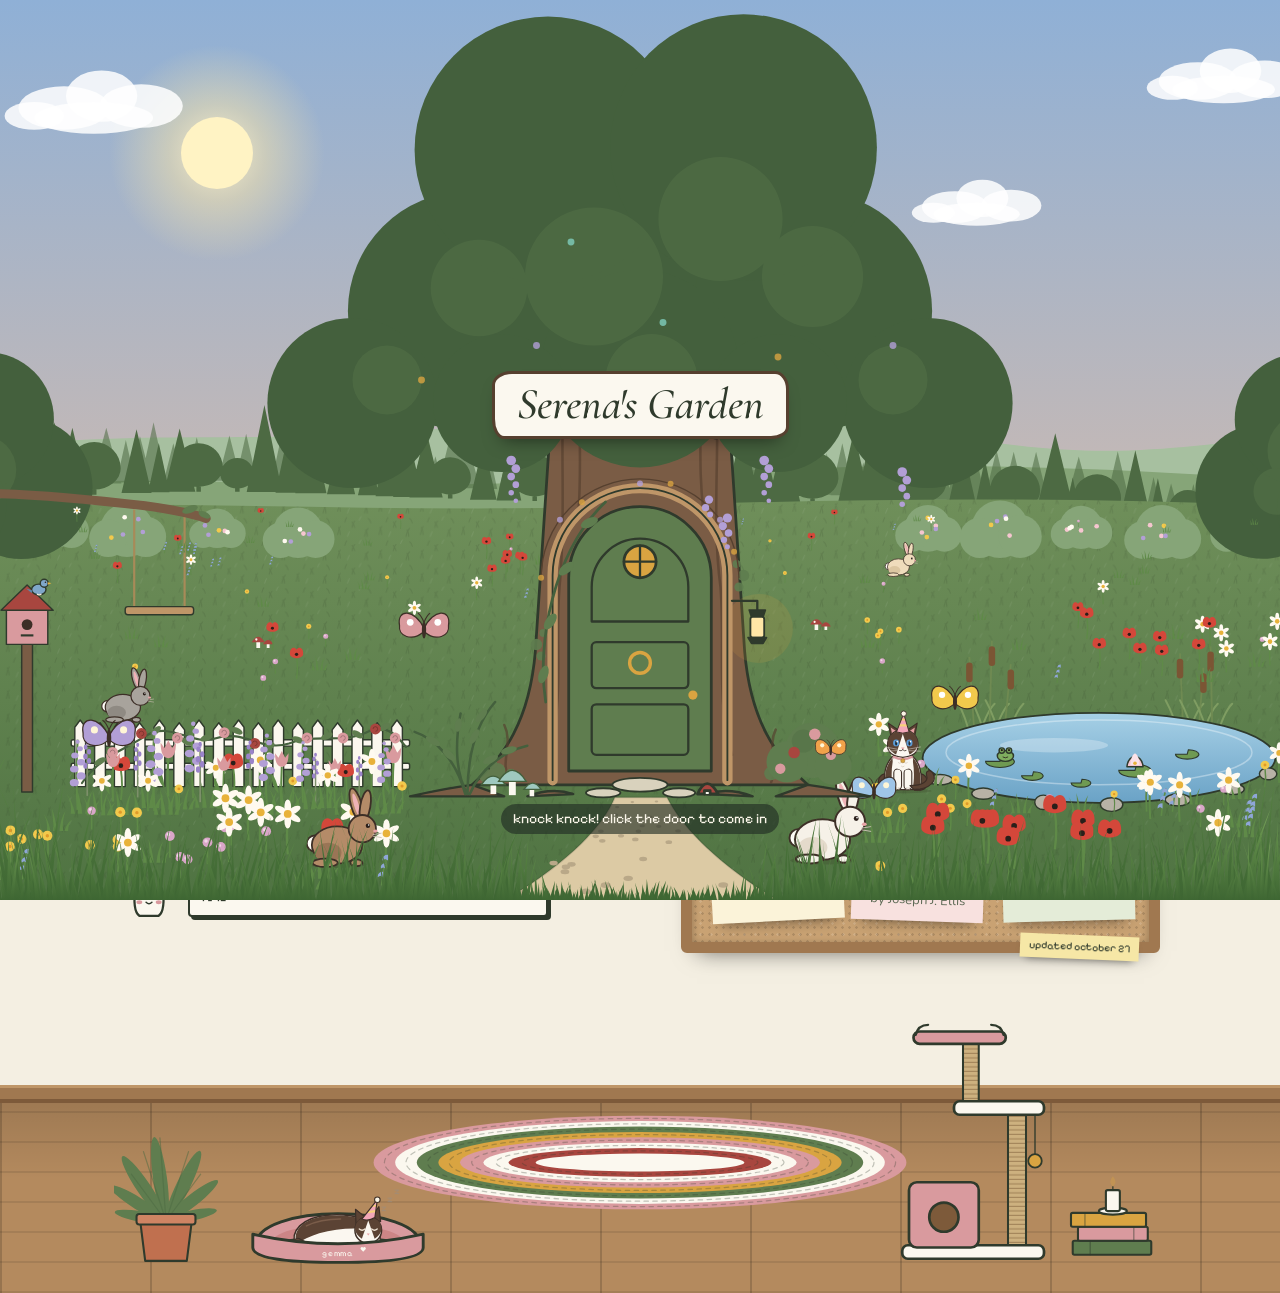
==== commit 9121c4fb: "Tonight's sky: the cottage calendar opens a page of the almanac Tap the wall calendar for tonight's " ====
--- a/index.html
+++ b/index.html
@@ -417,19 +417,22 @@
         <h1>Serena's Garden</h1>
       </div>
 
-      <div class="calendar" role="img" aria-label="Today's date and moon">
-        <div class="calendar__month">&nbsp;</div>
-        <div class="calendar__day">&nbsp;</div>
-        <div class="calendar__weekday">&nbsp;</div>
-        <div class="calendar__moon">
+      <!-- the wall calendar: today, tonight's moon and the weather; it opens
+           tonight's sky, a page of the almanac (almanac.js) -->
+      <button class="calendar" type="button" aria-haspopup="dialog" aria-label="Today's date and moon. Open tonight's sky.">
+        <span class="calendar__month">&nbsp;</span>
+        <span class="calendar__day">&nbsp;</span>
+        <span class="calendar__weekday">&nbsp;</span>
+        <span class="calendar__moon">
           <svg viewBox="0 0 40 40" aria-hidden="true">
             <circle class="moon-dark" cx="20" cy="20" r="15"/>
             <path id="cal-moon" class="moon-disc" d=""/>
           </svg>
           <span class="calendar__phase">tonight's moon</span>
-        </div>
-        <div class="calendar__weather"></div>
-      </div>
+        </span>
+        <span class="calendar__weather"></span>
+        <span class="calendar__more" aria-hidden="true">tonight&#x27;s sky</span>
+      </button>
     </header>
 
     <div class="room">
@@ -811,5 +814,6 @@
 <script src="assets/gemma.js"></script>
 <script src="assets/gemma-outside.js"></script>
 <script src="assets/wallpaper-picker.js"></script>
+<script src="assets/almanac.js"></script>
 </body>
 </html>
--- a/assets/style.css
+++ b/assets/style.css
@@ -883,6 +883,27 @@
   color: #fff4e4;
   background: var(--berry);
 }
+button.calendar {     /* it opens tonight's sky (almanac.js) */
+  display: block;
+  padding: 0 0 8px;
+  border: 0;
+  font: inherit;
+  cursor: pointer;
+  -webkit-tap-highlight-color: transparent;
+}
+.calendar:focus-visible { outline: 2px dashed var(--berry); outline-offset: 5px; }
+.calendar__month, .calendar__day, .calendar__weekday, .calendar__weather, .calendar__more { display: block; }
+.calendar__more {
+  width: max-content;
+  max-width: calc(100% - 8px);
+  margin: 8px auto 0;
+  padding: 3px 7px;
+  white-space: nowrap;
+  font: 400 10px/1.1 var(--pixel);
+  color: var(--berry);
+  border: 1px dashed currentColor;
+  border-radius: 999px;
+}
 .calendar__day { font: 600 46px/1 var(--display); margin: 6px 0 4px; }
 .calendar__weekday { font: 400 11px/1 var(--pixel); color: var(--ink-soft); }
 .calendar__moon {
@@ -4394,6 +4415,19 @@
 /* =============================== mobile =============================== */
 
 @media (max-width: 860px) {
+  /* the sign gets the top row to itself, and the light switch, the fan and
+     the calendar share the one below, each column as wide as what's in it
+     (all in one row they don't fit under about 830px: the calendar was
+     pushed off the edge, as it was on narrow phones with two equal columns) */
+  .room-head {
+    grid-template-columns: auto auto;
+    justify-content: space-between;
+    row-gap: 26px;
+  }
+  .sign { grid-column: 1 / -1; grid-row: 1; }
+  .wall-controls { grid-row: 2; }
+  .calendar { grid-row: 2; justify-self: end; }
+
   .room { grid-template-columns: 1fr; gap: 40px; }
   .window-frame { max-width: 560px; margin-inline: auto; }
   .flowerbox { max-width: 584px; margin-inline: auto; }
@@ -4404,19 +4438,15 @@
   body { font-size: 16px; }
 
   .pn--alt, .bulb--alt { display: none; }
-  .room-head {
-    grid-template-columns: 1fr 1fr;
-    padding-top: 66px;
-    row-gap: 26px;
-  }
-  .sign { grid-column: 1 / -1; grid-row: 1; }
-  .wall-controls { grid-row: 2; gap: 16px; }
+  .room-head { padding-top: 66px; }
+  .wall-controls { gap: 16px; }
+  .switch__label, .wp-fan__label { white-space: normal; text-align: center; text-wrap: balance; }
   .wp-picker { position: static; }          /* the book opens from the left of the header */
   .wp-book { left: -2px; padding-left: 36px; }
   .wp-book__grid { gap: 12px 10px; }
   .wp-chip__swatch { height: 76px; }
   .wp-chip__note { display: none; }
-  .calendar { grid-row: 2; justify-self: end; width: 96px; }
+  .calendar { width: 96px; }
   .calendar__day { font-size: 40px; }
 
   .window-frame { margin: 22px 16px 0; }
@@ -4458,6 +4488,127 @@
   .mail-stamps__sheet { grid-template-columns: repeat(4, 1fr); gap: 8px; }
   .stamp-art { width: 40px; height: 40px; }
   .stamp-pick__stamp { border-width: 4px; padding: 6px 2px 4px; }
+}
+
+/* narrow phones: a little tighter, so the light switch, the fan and the
+   calendar share their row (a label wraps only if it really must), and on
+   the narrowest (320px) a smaller fan and calendar too */
+@media (max-width: 400px) {
+  .room-head { column-gap: 10px; }
+  .wall-controls { gap: 8px; }
+  .calendar { width: 92px; }
+}
+@media (max-width: 359px) {
+  .wp-fan__cards { zoom: .8; }
+  .calendar { width: 88px; }
+}
+
+/* ============================ tonight's sky ============================
+   The cottage calendar opens a page of the almanac (assets/almanac.js): a
+   night-sky header with tonight's moon, then the times on paper. Night and
+   paper keep their colours, like the corkboard notes, dimmed a little at
+   night. */
+
+.almanac {
+  width: min(420px, 100% - 24px);
+  max-width: none;
+  max-height: calc(100% - 24px);
+  padding: 0;
+  border: 0;
+  overflow: visible;
+  color: #2f3a2c;
+  background: none;
+}
+.almanac::backdrop { background: rgba(14, 20, 32, .6); }
+.almanac__page {
+  max-height: calc(100vh - 24px);
+  overflow: auto;
+  border-radius: 10px;
+  background: #fbf6ea;
+  box-shadow: 0 26px 50px -20px rgba(0, 0, 0, .7);
+}
+:root[data-dark="true"] .almanac__page { filter: brightness(.94); }
+.almanac__sky {
+  padding: 18px 22px 16px;
+  color: #f4ecd8;
+  background:
+    radial-gradient(1.2px 1.2px at 9% 20%, #fff 98%, transparent), radial-gradient(1px 1px at 22% 72%, #fff 98%, transparent),
+    radial-gradient(1.4px 1.4px at 38% 14%, #fff8dc 98%, transparent), radial-gradient(1px 1px at 56% 40%, #fff 98%, transparent),
+    radial-gradient(1.2px 1.2px at 71% 18%, #fff 98%, transparent), radial-gradient(1px 1px at 83% 66%, #fff8dc 98%, transparent),
+    radial-gradient(1.4px 1.4px at 93% 30%, #fff 98%, transparent), radial-gradient(1px 1px at 64% 86%, #fff 98%, transparent),
+    linear-gradient(#18213a, #2c3b62);
+}
+.almanac__eyebrow { margin: 0 0 12px; font: 400 11px/1 var(--pixel); letter-spacing: .08em; color: #c3cdea; }
+.almanac__tonight { display: flex; align-items: center; gap: 16px; }
+.almanac__moon { flex: none; filter: drop-shadow(0 0 14px rgba(255, 238, 190, .4)); }
+.almanac__moon-dark { fill: #37456c; }
+.almanac__moon-lit { fill: #fbf1cf; }
+.almanac__title { margin: 0; font: italic 600 31px/1 var(--display); color: #fbf1cf; text-transform: capitalize; }
+.almanac__lit { margin: 7px 0 0; font: 400 12px/1.3 var(--pixel); color: #c3cdea; }
+.almanac__paparazzi { margin: 12px 0 0; font: 600 20px/1.2 "Caveat", cursive; color: #f2c94c; }
+
+.almanac__body { padding: 12px 22px 18px; }
+.almanac__times { margin: 0; }
+.almanac__row {
+  display: flex;
+  align-items: center;
+  justify-content: space-between;
+  gap: 12px;
+  padding: 7px 0;
+  border-bottom: 1px dashed #e3dac5;
+}
+.almanac__row dt { display: flex; align-items: center; gap: 9px; font: 400 12.5px/1 var(--pixel); color: #4c5e92; }
+.almanac__row svg {
+  width: 22px;
+  height: 22px;
+  fill: none;
+  stroke: currentColor;
+  stroke-width: 1.6;
+  stroke-linecap: round;
+  stroke-linejoin: round;
+}
+.almanac__row--golden dt, .almanac__row--sunset dt, .almanac__row--sunrise dt { color: #bf6a35; }
+.almanac__row dd { margin: 0; font: 700 15px/1 var(--body); color: #2f3a2c; white-space: nowrap; }
+.almanac__row.is-past { opacity: .45; }
+.almanac__note { font: 400 10.5px/1 var(--pixel); color: #8a8f7f; }
+.almanac__h { margin: 16px 0 8px; font: 400 11px/1 var(--pixel); letter-spacing: .08em; color: #7c8873; }
+.almanac__week {
+  display: grid;
+  grid-template-columns: repeat(7, minmax(0, 1fr));
+  gap: 2px;
+  margin: 0;
+  padding: 0;
+  list-style: none;
+  text-align: center;
+}
+.almanac__week li { display: grid; justify-items: center; gap: 4px; padding: 6px 0 5px; border-radius: 8px; }
+.almanac__week li.is-tonight { background: #efe5cc; }
+.almanac__wd { font: 400 9.5px/1 var(--pixel); color: #7c8873; }
+.almanac__pct { font: 700 10.5px/1 var(--body); color: #5d6a55; }
+.almanac__next { display: grid; gap: 10px; margin: 18px 0 0; }
+.almanac__next div { display: flex; align-items: baseline; justify-content: space-between; gap: 12px; }
+.almanac__next dt { font: 400 11.5px/1.2 var(--pixel); color: #7c8873; }
+.almanac__next dd { margin: 0; text-align: right; font: 700 14px/1.3 var(--body); }
+.almanac__name { display: block; font: 600 18px/1.1 "Caveat", cursive; color: #a8463f; }
+.almanac__foot { display: flex; align-items: center; justify-content: space-between; gap: 12px; margin: 20px 0 0; }
+.almanac__foot a { font: 400 12px/1.2 var(--pixel); color: #a8463f; }
+.almanac__close {
+  margin-left: auto;
+  padding: 9px 18px;
+  border: 0;
+  border-radius: 999px;
+  font: 400 12px/1 var(--pixel);
+  color: #fbf6ea;
+  background: #2c3b62;
+  cursor: pointer;
+}
+.almanac__close:focus-visible, .almanac__foot a:focus-visible { outline: 2px dashed #a8463f; outline-offset: 3px; }
+
+@media (max-width: 640px) {
+  .almanac__sky { padding: 16px 16px 14px; }
+  .almanac__body { padding: 10px 16px 16px; }
+  .almanac__title { font-size: 27px; }
+  .almanac__moon { width: 70px; height: 70px; }
 }
 
 /* =============================== motion ===============================
@@ -5413,4 +5564,9 @@
   .tg-main, .tg-alt { transition: background-color .2s ease, color .2s ease, transform .1s ease; }
   .tg-invite { transition: transform .25s cubic-bezier(.3, 1.4, .5, 1); }
   .tg-invite:hover { transform: rotate(-.2deg) translateY(-3px); }
-}
+
+  /* ----- tonight's sky ----- */
+  .calendar { transition: transform .25s cubic-bezier(.3, 1.4, .5, 1), box-shadow .25s ease; }
+  .calendar:hover { transform: rotate(1deg) translateY(-3px); }
+  .almanac[open] .almanac__page { animation: card-in .45s cubic-bezier(.3, 1.3, .5, 1); }
+}
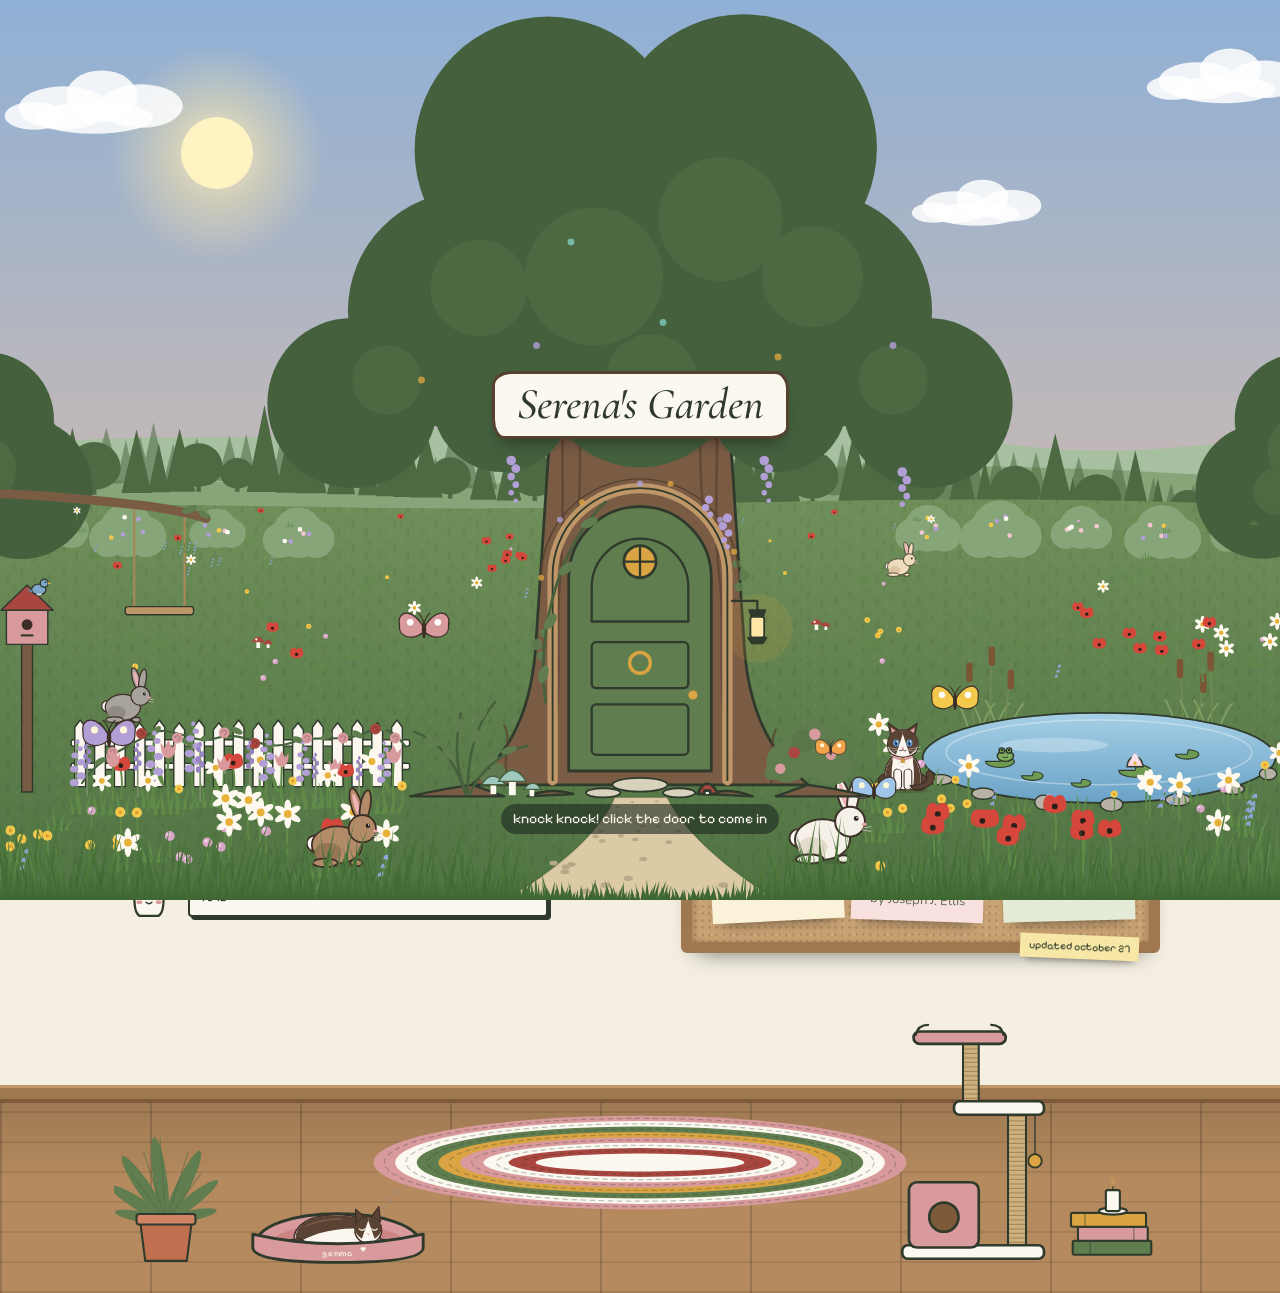
==== commit e775f166: "Tonight's sky: the cottage calendar opens a page of the almanac Merges the tonight-sky branch onto t" ====
--- a/index.html
+++ b/index.html
@@ -25,6 +25,7 @@
 <link rel="stylesheet" href="assets/style.css">
 <script src="assets/sky.js"></script>
 <script src="assets/wallpaper.js"></script>
+<script src="assets/birthday.js"></script>
 <script src="assets/weather.js"></script>
 </head>
 <body class="home">
@@ -814,6 +815,8 @@
 <script src="assets/gemma.js"></script>
 <script src="assets/gemma-outside.js"></script>
 <script src="assets/wallpaper-picker.js"></script>
+<script src="assets/birthday-data.js"></script>
+<script src="assets/birthday-party.js"></script>
 <script src="assets/almanac.js"></script>
 </body>
 </html>
--- a/assets/style.css
+++ b/assets/style.css
@@ -4501,6 +4501,199 @@
 @media (max-width: 359px) {
   .wp-fan__cards { zoom: .8; }
   .calendar { width: 88px; }
+}
+
+/* ========================== the birthday surprise ==========================
+   Only on a birthday visit: assets/birthday.js sets <html data-birthday> for
+   whoever opened the birthday link (until midnight), and
+   assets/birthday-party.js builds the rest in the cottage. Ribbon, cake, card
+   and confetti keep fixed colours, like paper and food, dimmed at night. */
+
+/* Gemma's party hat (drawn into every pose in gemma-kit.js) */
+.g-hat { display: none; }
+:root[data-birthday] .g-hat { display: inline; }
+
+/* the door, wrapped: the bow and its tag spin and drop from their middles */
+.gift__bow, .gift__tag { transform-box: fill-box; transform-origin: center; }
+.gift__tag text { font: 600 12px/1 "Caveat", cursive; fill: #a8463f; }
+.gift__tag .gift__from { font-size: 10px; fill: #3d2f27; }
+:root[data-dark="true"] .gift { filter: brightness(.86); }
+
+/* confetti: paper bits, petals, hearts and stars */
+.bday-confetti { position: fixed; inset: 0; z-index: 60; overflow: hidden; pointer-events: none; }
+.bday-bit { position: absolute; display: block; width: 7px; height: 11px; margin: -5px 0 0 -3px; background: var(--c); }
+.bday-bit--petal { width: 10px; height: 13px; border-radius: 80% 0 80% 0; }
+.bday-bit--dot { width: 8px; height: 8px; border-radius: 50%; }
+.bday-bit--strip { width: 5px; height: 13px; border-radius: 1.5px; }
+.bday-bit--heart, .bday-bit--star {
+  width: auto; height: auto;
+  margin: -9px 0 0 -6px;
+  background: none;
+  color: var(--c);
+  font: 17px/1 system-ui, sans-serif;
+}
+
+/* a ribbon banner hung under the sign */
+.bday-banner {
+  position: absolute;
+  top: calc(100% + 6px);
+  left: 50%;
+  z-index: 1;
+  white-space: nowrap;
+  transform: translateX(-50%) rotate(-1.4deg);
+  transform-origin: 50% 0;
+  pointer-events: none;
+}
+.bday-banner::before, .bday-banner::after {   /* the threads it hangs from */
+  content: "";
+  position: absolute;
+  bottom: 100%;
+  width: 1.5px;
+  height: 12px;
+  background: var(--wood-dark);
+}
+.bday-banner::before { left: 24%; }
+.bday-banner::after { right: 24%; }
+.bday-banner span {
+  display: block;
+  padding: 5px 32px 7px;
+  font: 600 25px/1 "Caveat", cursive;
+  color: #fffaf0;
+  text-shadow: 0 1px 0 rgba(120, 40, 60, .35);
+  background: linear-gradient(#ec9aaa, #da7a8e);
+  clip-path: polygon(0 0, 100% 0, calc(100% - 14px) 50%, 100% 100%, 0 100%, 14px 50%);
+}
+:root[data-dark="true"] .bday-banner span { filter: brightness(.86); }
+
+/* balloons drifting up the wall, behind the furniture (like the hanging
+   wallpaper); without motion they just float where they are */
+.bday-balloons { position: fixed; inset: 0; z-index: -1; overflow: hidden; pointer-events: none; }
+.bday-balloon { position: absolute; left: var(--x); top: var(--y); width: calc(50px * var(--s)); }
+.bday-balloon svg { display: block; width: 100%; height: auto; overflow: visible; }
+.bday-balloon__string { fill: none; stroke: var(--ink-soft); stroke-width: 1; }
+:root[data-dark="true"] .bday-balloon { filter: brightness(.78); }
+
+/* the date, circled on the calendar */
+:root[data-birthday] .calendar__day { position: relative; }
+:root[data-birthday] .calendar__day::after {
+  content: "";
+  position: absolute;
+  left: 50%;
+  top: 50%;
+  width: 78px;
+  height: 58px;
+  transform: translate(-50%, -52%) rotate(-5deg);
+  background: url("data:image/svg+xml,%3Csvg xmlns='http://www.w3.org/2000/svg' viewBox='0 0 78 58'%3E%3Cpath d='M46 6C26 2 6 12 6 29c0 16 18 24 34 23 18-1 32-11 31-25C70 13 55 5 37 7c-6 1-11 3-15 6' fill='none' stroke='%23c4435a' stroke-width='2.4' stroke-linecap='round'/%3E%3Cpath d='M66 48c-2-3-6-1-4 2l4 4 4-4c2-3-2-5-4-2z' fill='%23e48a9a'/%3E%3C/svg%3E") center / contain no-repeat;
+  pointer-events: none;
+}
+
+/* the cake, on a stand in the middle of the rug */
+.floor__stage > .bday-cake {
+  left: 50%;
+  bottom: 116px;
+  z-index: 2;
+  width: 132px;
+  padding: 0;
+  border: 0;
+  background: none;
+  cursor: pointer;
+  transform: translateX(-50%);
+  -webkit-tap-highlight-color: transparent;
+}
+.bday-cake__art { display: block; width: 100%; height: auto; overflow: visible; }
+.bday-cake__wish {   /* "make a wish…", in a little bubble over the candles */
+  position: absolute;
+  bottom: calc(100% + 4px);
+  left: 50%;
+  padding: 5px 10px;
+  white-space: nowrap;
+  font: 400 12px/1.2 var(--pixel);
+  color: var(--ink);
+  background: var(--paper);
+  border: 1.5px solid var(--ink);
+  border-radius: 10px;
+  box-shadow: 2px 2px 0 rgba(47, 58, 44, .25);
+  transform: translateX(-50%);
+  opacity: 0;
+  pointer-events: none;
+}
+.bday-cake__wish.is-on { opacity: 1; }
+.bday-cake:focus-visible { outline: 2px dashed var(--berry); outline-offset: 4px; border-radius: 10px; }
+:root[data-dark="true"] .bday-cake__art { filter: brightness(.9); }
+.bday-flame__glow { fill: #ffd98a; opacity: calc(.28 + var(--lamp) * .4); }
+.bday-candle.is-out .bday-flame, .bday-cake.is-out .bday-flame { opacity: 0; }
+.bday-smoke { fill: none; stroke: rgba(130, 125, 120, .6); stroke-width: 1.6; stroke-linecap: round; opacity: 0; }
+
+/* the card from Rex: it opens on the inside (the cover swings open with
+   motion, and isn't shown at all without it) */
+.bday-card {
+  width: min(400px, 100% - 32px);
+  max-width: none;
+  max-height: calc(100% - 32px);
+  padding: 0;
+  border: 0;
+  overflow: visible;
+  color: #3d2f27;
+  background: none;
+}
+.bday-card::backdrop { background: rgba(31, 42, 34, .55); }
+.bday-card__card { position: relative; perspective: 1400px; }
+.bday-card__inside {
+  position: relative;
+  max-height: calc(100vh - 32px);
+  overflow: auto;
+  padding: 34px 30px 26px;
+  text-align: center;
+  border-radius: 6px;
+  background: #fbf5e6;
+  outline: 1.5px solid #ecc6cd;
+  outline-offset: -11px;
+  box-shadow: 0 26px 44px -20px rgba(0, 0, 0, .65);
+}
+.bday-card__hi { margin: 0 0 14px; font: 600 34px/1.1 "Caveat", cursive; color: #a8463f; }
+.bday-card__inside p { margin: 0 0 12px; font: 600 21px/1.35 "Caveat", cursive; }
+.bday-card__inside .bday-card__from { margin: 20px 0 0; font-size: 21px; }
+.bday-card__from b { display: block; font: 600 32px/1.1 "Caveat", cursive; color: #a8463f; }
+.bday-card__close {
+  margin-top: 18px;
+  padding: 9px 18px;
+  border: 0;
+  border-radius: 999px;
+  font: 400 12.5px/1 var(--pixel);
+  color: #fffaf0;
+  background: #a8463f;
+  cursor: pointer;
+}
+.bday-card__close:focus-visible { outline: 2px dashed #a8463f; outline-offset: 3px; }
+.bday-card__cover {
+  position: absolute;
+  inset: 0;
+  display: none;
+  place-content: center;
+  justify-items: center;
+  gap: 4px;
+  padding: 24px;
+  text-align: center;
+  border-radius: 6px;
+  background:
+    radial-gradient(rgba(255, 255, 255, .6) 1.6px, transparent 2.1px) 0 0 / 18px 18px,
+    linear-gradient(#f7d9de, #efc0c8);
+  box-shadow: inset 0 0 0 1.5px rgba(168, 70, 63, .25);
+  transform-origin: 0 50%;
+  backface-visibility: hidden;
+  pointer-events: none;
+}
+.bday-card__cover svg { width: 170px; height: auto; }
+.bday-card__title { margin: 6px 0 0; font: italic 600 42px/1 var(--display); color: #7d2f3e; }
+.bday-card__for { margin: 4px 0 0; font: 400 13px/1 var(--pixel); color: #7d2f3e; }
+
+@media (max-width: 640px) {
+  :root[data-birthday] .room-head { row-gap: 50px; }   /* room for the banner above the calendar */
+  .bday-banner span { padding: 4px 24px 6px; font-size: 20px; }
+  .floor__stage > .bday-cake { width: 84px; bottom: 112px; }
+  .bday-card__inside { padding: 30px 22px 22px; }
+  .bday-card__hi { font-size: 30px; }
+  .bday-card__inside p { font-size: 19.5px; }
 }
 
 /* ============================ tonight's sky ============================
@@ -5565,6 +5758,48 @@
   .tg-invite { transition: transform .25s cubic-bezier(.3, 1.4, .5, 1); }
   .tg-invite:hover { transform: rotate(-.2deg) translateY(-3px); }
 
+  /* ----- the birthday surprise ----- */
+  .bday-banner { animation: bday-banner 4.2s ease-in-out infinite alternate; }
+  @keyframes bday-banner {
+    from { transform: translateX(-50%) rotate(-2.4deg); }
+    to   { transform: translateX(-50%) rotate(.6deg); }
+  }
+  .bday-balloon { top: 100%; animation: bday-rise var(--t) linear var(--d) infinite; }
+  .bday-balloon svg { animation: bday-bob var(--sw) ease-in-out infinite alternate; transform-origin: 50% 0; }
+  @keyframes bday-rise { to { transform: translateY(calc(-100vh - 100%)); } }
+  @keyframes bday-bob {
+    from { transform: translateX(-7px) rotate(-5deg); }
+    to   { transform: translateX(7px) rotate(5deg); }
+  }
+  .bday-flame {
+    animation: bday-flicker 1.1s ease-in-out infinite alternate;
+    animation-delay: calc(var(--i) * -.27s);
+    transition: opacity .25s ease-in;
+  }
+  @keyframes bday-flicker {
+    0%   { transform: scale(1, 1) skewX(0deg); }
+    50%  { transform: scale(.9, 1.1) skewX(-5deg); }
+    100% { transform: scale(1.06, .92) skewX(4deg); }
+  }
+  .bday-candle.is-out .bday-smoke { animation: bday-smoke 1.7s ease-out forwards; }
+  @keyframes bday-smoke {
+    0%   { opacity: 0; transform: translateY(0); }
+    25%  { opacity: .8; }
+    100% { opacity: 0; transform: translateY(-16px); }
+  }
+  .bday-cake { transition: transform .25s cubic-bezier(.3, 1.4, .5, 1); }
+  .bday-cake__wish { transition: opacity .3s ease, transform .3s cubic-bezier(.3, 1.4, .5, 1); transform: translateX(-50%) translateY(6px); }
+  .bday-cake__wish.is-on { transform: translateX(-50%); }
+  .bday-cake:hover { transform: translateX(-50%) translateY(-3px); }
+  .bday-card[open] .bday-card__card { animation: card-in .5s cubic-bezier(.3, 1.3, .5, 1); }
+  .bday-card__cover { display: grid; }
+  .bday-card[open] .bday-card__cover { animation: bday-cover 1.3s .5s cubic-bezier(.45, 0, .2, 1) forwards; }
+  @keyframes bday-cover {
+    0%   { transform: rotateY(0deg); opacity: 1; }
+    75%  { opacity: 1; }
+    100% { transform: rotateY(-165deg); opacity: 0; visibility: hidden; }
+  }
+
   /* ----- tonight's sky ----- */
   .calendar { transition: transform .25s cubic-bezier(.3, 1.4, .5, 1), box-shadow .25s ease; }
   .calendar:hover { transform: rotate(1deg) translateY(-3px); }
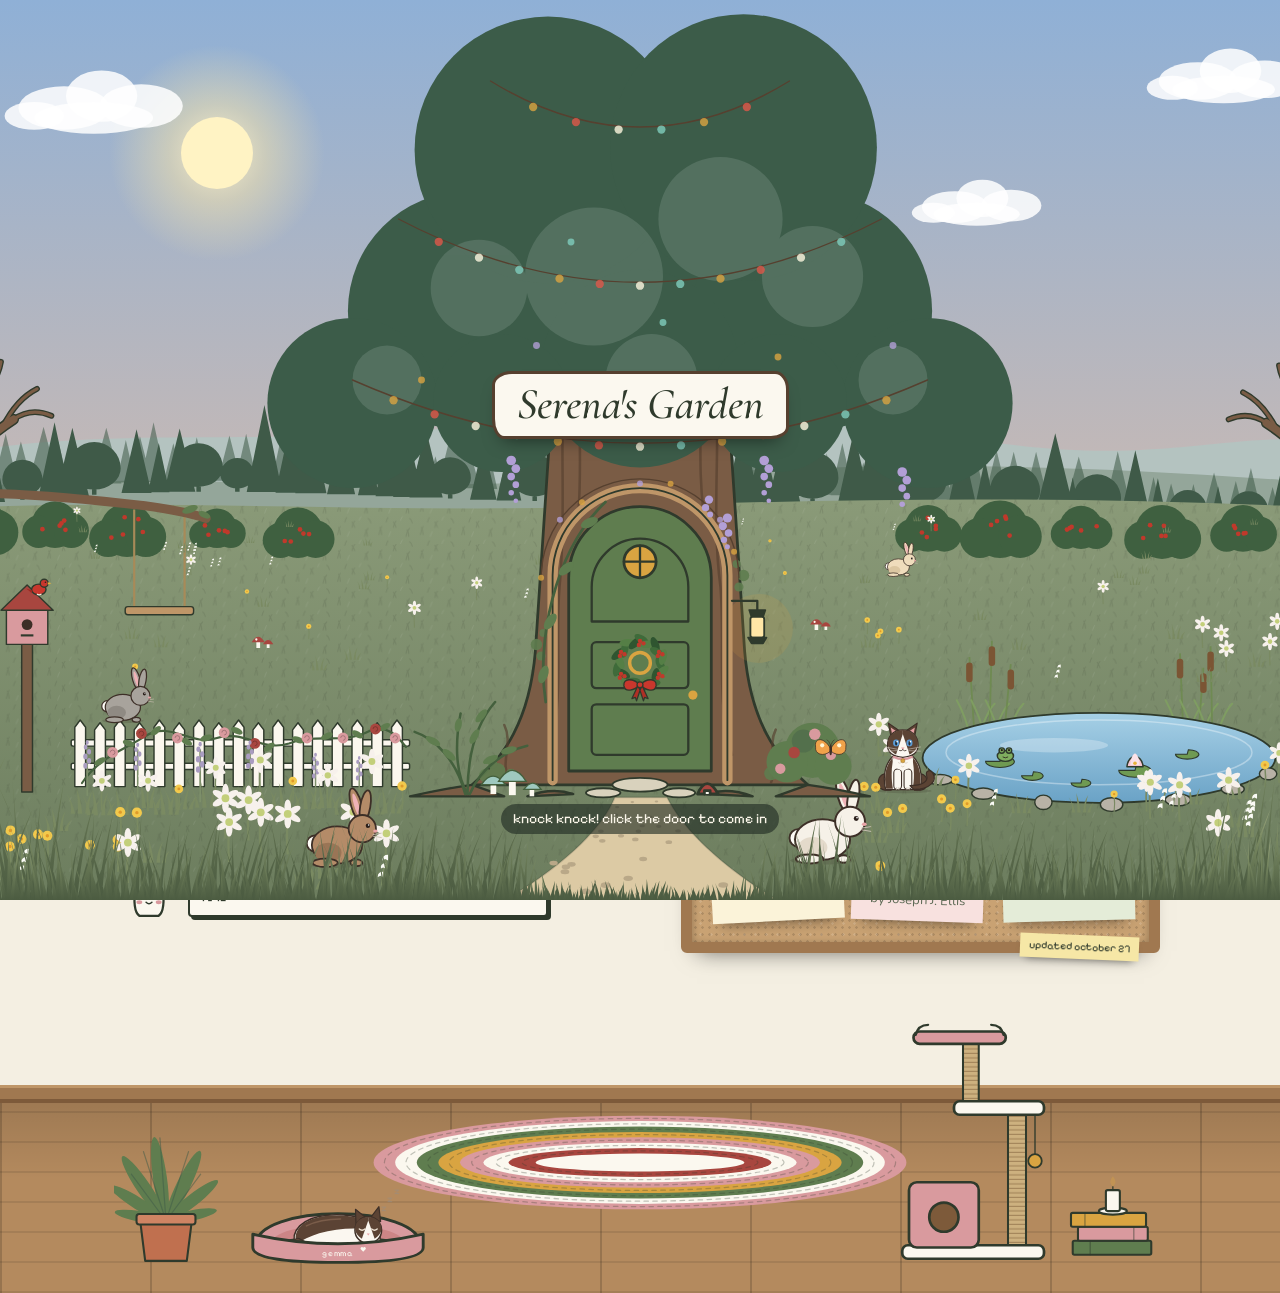
==== commit e9a48194: "The seasons: the garden changes through the year sky.js sets data-season from the month in St. Pete." ====
--- a/index.html
+++ b/index.html
@@ -86,29 +86,29 @@
   <path d="M-21.8 567 L-10 514.2 L1.8 567 Z M10.1 564.7 V540.7 H15.1 V564.7 Z M-11.4 540.7 a24.1 24.1 0 1 1 48.2 0 a24.1 19.3 0 0 1 -48.2 0 Z M28.4 561 L51.2 457.3 L73.9 561 Z M73.2 557.9 L83.8 505.8 L94.5 557.9 Z M111.3 555.3 V533 H116.3 V555.3 Z M91.5 533 a22.3 22.3 0 1 1 44.6 0 a22.3 17.9 0 0 1 -44.6 0 Z M131.6 552.6 L149.5 469.2 L167.3 552.6 Z M150.8 551.3 L169.3 475.4 L187.8 551.3 Z M191.1 549.8 V520.4 H196.1 V549.8 Z M164.2 520.4 a29.4 29.4 0 1 1 58.8 0 a29.4 23.5 0 0 1 -58.8 0 Z M223.9 547.7 L240.6 477 L257.3 547.7 Z M253.4 547 L265.3 492.2 L277.2 547 Z M271.1 546.5 L288.5 476.2 L305.9 546.5 Z M307.1 546.3 V519.4 H312.1 V546.3 Z M282.7 519.4 a26.9 26.9 0 1 1 53.8 0 a26.9 21.5 0 0 1 -53.8 0 Z M350.1 546.4 V527.6 H355.1 V546.4 Z M333.8 527.6 a18.8 18.8 0 1 1 37.6 0 a18.8 15 0 0 1 -37.6 0 Z M363 546.8 L382.7 450.1 L402.4 546.8 Z M395 547.6 L415.5 451.8 L436 547.6 Z M417 548.1 L434.3 464.6 L451.6 548.1 Z M452.2 549.3 L467.8 483.6 L483.5 549.3 Z M486.6 550.4 L498.4 500.8 L510.2 550.4 Z M506.2 551.4 L522.8 472.4 L539.4 551.4 Z M525.7 552.2 L542.1 481.2 L558.5 552.2 Z M543.8 552.9 L562.3 477.8 L580.8 552.9 Z M586.6 554 V531 H591.6 V554 Z M566.1 531 a23 23 0 1 1 46 0 a23 18.4 0 0 1 -46 0 Z M611.1 555.2 L625.9 492.9 L640.6 555.2 Z M640.6 556.1 L654.3 494.7 L668.1 556.1 Z M680.5 556.8 V531.1 H685.5 V556.8 Z M657.3 531.1 a25.7 25.7 0 1 1 51.4 0 a25.7 20.6 0 0 1 -51.4 0 Z M721.7 557.7 V533.7 H726.7 V557.7 Z M700.2 533.7 a24 24 0 1 1 48 0 a24 19.2 0 0 1 -48 0 Z M745 558.2 L762.6 479.4 L780.1 558.2 Z M769.6 558.5 L785.9 486.6 L802.3 558.5 Z M805.3 558.7 V534.1 H810.3 V558.7 Z M783.1 534.1 a24.7 24.7 0 1 1 49.3 0 a24.7 19.7 0 0 1 -49.3 0 Z M830.8 559.1 L847.3 490.4 L863.8 559.1 Z M866 559.3 V530.8 H871 V559.3 Z M840.1 530.8 a28.4 28.4 0 1 1 56.9 0 a28.4 22.8 0 0 1 -56.9 0 Z M895.1 559.7 L914 470 L932.9 559.7 Z M919 560.1 L936.4 484.2 L953.7 560.1 Z M941.5 560.5 L960.1 482.9 L978.7 560.5 Z M989.2 561.2 V532.5 H994.2 V561.2 Z M962.9 532.5 a28.8 28.8 0 1 1 57.5 0 a28.8 23 0 0 1 -57.5 0 Z M1019.1 562.7 L1037.7 478.5 L1056.4 562.7 Z M1039.6 563.6 L1060.7 461.4 L1081.8 563.6 Z M1062.4 564.8 L1085.5 471.8 L1108.6 564.8 Z M1108.9 566.2 V537 H1113.9 V566.2 Z M1082.2 537 a29.2 29.2 0 1 1 58.3 0 a29.2 23.3 0 0 1 -58.3 0 Z M1140.7 569.1 L1158 491.5 L1175.3 569.1 Z M1170.6 570.8 L1183.2 510.3 L1195.8 570.8 Z M1214.3 573.3 V545.4 H1219.3 V573.3 Z M1188.8 545.4 a27.9 27.9 0 1 1 55.8 0 a27.9 22.3 0 0 1 -55.8 0 Z M1238 576.8 L1261.4 481.4 L1284.7 576.8 Z M1270.8 578.3 L1280.8 530.2 L1290.7 578.3 Z M1305.4 580.3 V553.7 H1310.4 V580.3 Z M1281.3 553.7 a26.6 26.6 0 1 1 53.2 0 a26.6 21.3 0 0 1 -53.2 0 Z M1331.6 583.4 L1350.4 500.3 L1369.2 583.4 Z M1363.9 585 L1375.4 531.4 L1386.9 585 Z M1406 586.8 V565.7 H1411 V586.8 Z M1387.4 565.7 a21.1 21.1 0 1 1 42.3 0 a21.1 16.9 0 0 1 -42.3 0 Z M1431.4 588.3 L1442.3 540.3 L1453.2 588.3 Z M1473.7 589.4 V567.6 H1478.7 V589.4 Z M1454.4 567.6 a21.8 21.8 0 1 1 43.6 0 a21.8 17.4 0 0 1 -43.6 0 Z M1497.2 589.9 L1511.1 528.3 L1525.1 589.9 Z M1535.4 589.9 V566.9 H1540.4 V589.9 Z M1514.9 566.9 a22.9 22.9 0 1 1 45.9 0 a22.9 18.4 0 0 1 -45.9 0 Z M1563.9 589.3 L1574.6 538.2 L1585.3 589.3 Z M1595.6 588.3 L1606.7 535.8 L1617.8 588.3 Z M1613.8 587.2 L1631.5 511.6 L1649.3 587.2 Z" style="fill:var(--treeline)"/>
   <path d="M0 566 C260 552 520 572 800 562 S1340 552 1600 566 V1000 H0 Z" fill="url(#ds-meadow)"/>
   <path d="M0 566 C260 552 520 572 800 562 S1340 552 1600 566 V1000 H0 Z" fill="url(#ds-meadow-tex)"/>
-  <g class="ds-bushes"><circle cx="60" cy="583.0" r="34" style="fill:var(--hill-mid)"/><circle cx="36.2" cy="593.2" r="23.799999999999997" style="fill:var(--hill-mid)"/><circle cx="83.8" cy="591.5" r="25.5" style="fill:var(--hill-mid)"/><circle cx="50.3" cy="589.8" r="2.6" style="fill:#f6c6d0"/><circle cx="66.4" cy="570.4" r="2.6" style="fill:#f6c6d0"/><circle cx="67.4" cy="598.3" r="2.6" style="fill:#f2c94c"/><circle cx="61.1" cy="576.6" r="2.6" style="fill:var(--lilac)"/><circle cx="64" cy="596.2" r="2.6" style="fill:#f2c94c"/><circle cx="150" cy="583.0" r="26" style="fill:var(--hill-mid)"/><circle cx="131.8" cy="590.8" r="18.2" style="fill:var(--hill-mid)"/><circle cx="168.2" cy="589.5" r="19.5" style="fill:var(--hill-mid)"/><circle cx="161.6" cy="588.7" r="2.6" style="fill:#fffaf0"/><circle cx="160.2" cy="578.4" r="2.6" style="fill:#f6c6d0"/><circle cx="157.1" cy="581.6" r="2.6" style="fill:var(--lilac)"/><circle cx="155.2" cy="584.1" r="2.6" style="fill:#fffaf0"/><circle cx="136" cy="588" r="2.6" style="fill:#fffaf0"/><circle cx="230" cy="589.0" r="30" style="fill:var(--hill-mid)"/><circle cx="209.0" cy="598.0" r="21.0" style="fill:var(--hill-mid)"/><circle cx="251.0" cy="596.5" r="22.5" style="fill:var(--hill-mid)"/><circle cx="212.6" cy="597.3" r="2.6" style="fill:#f2c94c"/><circle cx="227.4" cy="574.7" r="2.6" style="fill:#fffaf0"/><circle cx="225.5" cy="593.9" r="2.6" style="fill:var(--lilac)"/><circle cx="247.6" cy="591.1" r="2.6" style="fill:var(--lilac)"/><circle cx="242.6" cy="576.9" r="2.6" style="fill:var(--lilac)"/><circle cx="330" cy="587.0" r="22" style="fill:var(--hill-mid)"/><circle cx="314.6" cy="593.6" r="15.399999999999999" style="fill:var(--hill-mid)"/><circle cx="345.4" cy="592.5" r="16.5" style="fill:var(--hill-mid)"/><circle cx="332.2" cy="589.3" r="2.6" style="fill:#f2c94c"/><circle cx="338.7" cy="589.9" r="2.6" style="fill:#f6c6d0"/><circle cx="316.6" cy="583.8" r="2.6" style="fill:var(--lilac)"/><circle cx="320.5" cy="594.2" r="2.6" style="fill:var(--lilac)"/><circle cx="341.7" cy="591.3" r="2.6" style="fill:#fffaf0"/><circle cx="420" cy="592.0" r="28" style="fill:var(--hill-mid)"/><circle cx="400.4" cy="600.4" r="19.599999999999998" style="fill:var(--hill-mid)"/><circle cx="439.6" cy="599.0" r="21.0" style="fill:var(--hill-mid)"/><circle cx="405.3" cy="601.1" r="2.6" style="fill:#fffaf0"/><circle cx="412" cy="601.7" r="2.6" style="fill:var(--lilac)"/><circle cx="432.3" cy="593.4" r="2.6" style="fill:var(--lilac)"/><circle cx="426" cy="592.9" r="2.6" style="fill:#f6c6d0"/><circle cx="422.2" cy="588.2" r="2.6" style="fill:#fffaf0"/><circle cx="1120" cy="587.0" r="26" style="fill:var(--hill-mid)"/><circle cx="1101.8" cy="594.8" r="18.2" style="fill:var(--hill-mid)"/><circle cx="1138.2" cy="593.5" r="19.5" style="fill:var(--hill-mid)"/><circle cx="1119.7" cy="575.5" r="2.6" style="fill:#f2c94c"/><circle cx="1113.2" cy="591.7" r="2.6" style="fill:#f6c6d0"/><circle cx="1118.7" cy="596.8" r="2.6" style="fill:#f2c94c"/><circle cx="1128.7" cy="584.3" r="2.6" style="fill:#f6c6d0"/><circle cx="1128.7" cy="587.8" r="2.6" style="fill:var(--lilac)"/><circle cx="1200" cy="588.0" r="32" style="fill:var(--hill-mid)"/><circle cx="1177.6" cy="597.6" r="22.4" style="fill:var(--hill-mid)"/><circle cx="1222.4" cy="596.0" r="24.0" style="fill:var(--hill-mid)"/><circle cx="1196.7" cy="579" r="2.6" style="fill:var(--lilac)"/><circle cx="1205.9" cy="574.1" r="2.6" style="fill:var(--lilac)"/><circle cx="1210.7" cy="595.1" r="2.6" style="fill:#f6c6d0"/><circle cx="1206.7" cy="576.3" r="2.6" style="fill:#fffaf0"/><circle cx="1190.1" cy="583.2" r="2.6" style="fill:#f2c94c"/><circle cx="1290" cy="586.0" r="24" style="fill:var(--hill-mid)"/><circle cx="1273.2" cy="593.2" r="16.799999999999997" style="fill:var(--hill-mid)"/><circle cx="1306.8" cy="592.0" r="18.0" style="fill:var(--hill-mid)"/><circle cx="1274.4" cy="588.4" r="2.6" style="fill:#f6c6d0"/><circle cx="1279.6" cy="585.5" r="2.6" style="fill:#fffaf0"/><circle cx="1290.1" cy="589.4" r="2.6" style="fill:#f6c6d0"/><circle cx="1277.4" cy="586.9" r="2.6" style="fill:#fffaf0"/><circle cx="1307.4" cy="584.7" r="2.6" style="fill:#f6c6d0"/><circle cx="1380" cy="591.0" r="30" style="fill:var(--hill-mid)"/><circle cx="1359.0" cy="600.0" r="21.0" style="fill:var(--hill-mid)"/><circle cx="1401.0" cy="598.5" r="22.5" style="fill:var(--hill-mid)"/><circle cx="1379.3" cy="595.5" r="2.6" style="fill:#f6c6d0"/><circle cx="1359.1" cy="597.8" r="2.6" style="fill:var(--lilac)"/><circle cx="1383.9" cy="595.5" r="2.6" style="fill:var(--lilac)"/><circle cx="1366.8" cy="583.5" r="2.6" style="fill:#f6c6d0"/><circle cx="1382.1" cy="584.3" r="2.6" style="fill:#f2c94c"/><circle cx="1470" cy="587.0" r="26" style="fill:var(--hill-mid)"/><circle cx="1451.8" cy="594.8" r="18.2" style="fill:var(--hill-mid)"/><circle cx="1488.2" cy="593.5" r="19.5" style="fill:var(--hill-mid)"/><circle cx="1459.9" cy="584.3" r="2.6" style="fill:#f2c94c"/><circle cx="1472.8" cy="592.2" r="2.6" style="fill:#fffaf0"/><circle cx="1470.9" cy="592.7" r="2.6" style="fill:#fffaf0"/><circle cx="1464.7" cy="593.1" r="2.6" style="fill:#fffaf0"/><circle cx="1461.2" cy="586.8" r="2.6" style="fill:#f6c6d0"/><circle cx="1560" cy="587.0" r="34" style="fill:var(--hill-mid)"/><circle cx="1536.2" cy="597.2" r="23.799999999999997" style="fill:var(--hill-mid)"/><circle cx="1583.8" cy="595.5" r="25.5" style="fill:var(--hill-mid)"/><circle cx="1544.6" cy="573.7" r="2.6" style="fill:#f6c6d0"/><circle cx="1584.8" cy="587.4" r="2.6" style="fill:#fffaf0"/><circle cx="1573.7" cy="574.1" r="2.6" style="fill:#f6c6d0"/><circle cx="1568.3" cy="582.2" r="2.6" style="fill:#f6c6d0"/><circle cx="1569.9" cy="601.9" r="2.6" style="fill:#fffaf0"/></g>
-  <g class="ds-tree-l"><path d="M19.0 712 C21.0 652 23.0 592 25.0 532 H35.0 C37.0 592 39.0 652 41.0 712 Z" class="ds-ink" style="fill:var(--bark)"/><path d="M19.0 712 q-14 2 -22 8 M41.0 712 q14 2 22 8" fill="none" class="ds-ink" style="stroke-width:3"/><g style="fill:var(--moss-deep)"><circle cx="30" cy="512" r="110"/><circle cx="-52.5" cy="542" r="79.2"/><circle cx="112.5" cy="542" r="79.2"/><circle cx="-8.5" cy="462" r="77"/><circle cx="74" cy="466" r="74.8"/><circle cx="30" cy="562" r="66"/></g><g class="f-moss" opacity=".35"><circle cx="-3" cy="497" r="44"/><circle cx="68.5" cy="522" r="38.5"/><circle cx="-36" cy="542" r="27.5"/></g></g>
+  <g class="ds-bushes"><circle cx="60" cy="583.0" r="34" class="bush"/><circle cx="36.2" cy="593.2" r="23.799999999999997" class="bush"/><circle cx="83.8" cy="591.5" r="25.5" class="bush"/><circle cx="50.3" cy="589.8" r="2.6" class="bloom" style="--c:#f6c6d0"/><circle cx="66.4" cy="570.4" r="2.6" class="bloom" style="--c:#f6c6d0"/><circle cx="67.4" cy="598.3" r="2.6" class="bloom" style="--c:#f2c94c"/><circle cx="61.1" cy="576.6" r="2.6" class="bloom" style="--c:var(--lilac)"/><circle cx="64" cy="596.2" r="2.6" class="bloom" style="--c:#f2c94c"/><circle cx="150" cy="583.0" r="26" class="bush"/><circle cx="131.8" cy="590.8" r="18.2" class="bush"/><circle cx="168.2" cy="589.5" r="19.5" class="bush"/><circle cx="161.6" cy="588.7" r="2.6" class="bloom" style="--c:#fffaf0"/><circle cx="160.2" cy="578.4" r="2.6" class="bloom" style="--c:#f6c6d0"/><circle cx="157.1" cy="581.6" r="2.6" class="bloom" style="--c:var(--lilac)"/><circle cx="155.2" cy="584.1" r="2.6" class="bloom" style="--c:#fffaf0"/><circle cx="136" cy="588" r="2.6" class="bloom" style="--c:#fffaf0"/><circle cx="230" cy="589.0" r="30" class="bush"/><circle cx="209.0" cy="598.0" r="21.0" class="bush"/><circle cx="251.0" cy="596.5" r="22.5" class="bush"/><circle cx="212.6" cy="597.3" r="2.6" class="bloom" style="--c:#f2c94c"/><circle cx="227.4" cy="574.7" r="2.6" class="bloom" style="--c:#fffaf0"/><circle cx="225.5" cy="593.9" r="2.6" class="bloom" style="--c:var(--lilac)"/><circle cx="247.6" cy="591.1" r="2.6" class="bloom" style="--c:var(--lilac)"/><circle cx="242.6" cy="576.9" r="2.6" class="bloom" style="--c:var(--lilac)"/><circle cx="330" cy="587.0" r="22" class="bush"/><circle cx="314.6" cy="593.6" r="15.399999999999999" class="bush"/><circle cx="345.4" cy="592.5" r="16.5" class="bush"/><circle cx="332.2" cy="589.3" r="2.6" class="bloom" style="--c:#f2c94c"/><circle cx="338.7" cy="589.9" r="2.6" class="bloom" style="--c:#f6c6d0"/><circle cx="316.6" cy="583.8" r="2.6" class="bloom" style="--c:var(--lilac)"/><circle cx="320.5" cy="594.2" r="2.6" class="bloom" style="--c:var(--lilac)"/><circle cx="341.7" cy="591.3" r="2.6" class="bloom" style="--c:#fffaf0"/><circle cx="420" cy="592.0" r="28" class="bush"/><circle cx="400.4" cy="600.4" r="19.599999999999998" class="bush"/><circle cx="439.6" cy="599.0" r="21.0" class="bush"/><circle cx="405.3" cy="601.1" r="2.6" class="bloom" style="--c:#fffaf0"/><circle cx="412" cy="601.7" r="2.6" class="bloom" style="--c:var(--lilac)"/><circle cx="432.3" cy="593.4" r="2.6" class="bloom" style="--c:var(--lilac)"/><circle cx="426" cy="592.9" r="2.6" class="bloom" style="--c:#f6c6d0"/><circle cx="422.2" cy="588.2" r="2.6" class="bloom" style="--c:#fffaf0"/><circle cx="1120" cy="587.0" r="26" class="bush"/><circle cx="1101.8" cy="594.8" r="18.2" class="bush"/><circle cx="1138.2" cy="593.5" r="19.5" class="bush"/><circle cx="1119.7" cy="575.5" r="2.6" class="bloom" style="--c:#f2c94c"/><circle cx="1113.2" cy="591.7" r="2.6" class="bloom" style="--c:#f6c6d0"/><circle cx="1118.7" cy="596.8" r="2.6" class="bloom" style="--c:#f2c94c"/><circle cx="1128.7" cy="584.3" r="2.6" class="bloom" style="--c:#f6c6d0"/><circle cx="1128.7" cy="587.8" r="2.6" class="bloom" style="--c:var(--lilac)"/><circle cx="1200" cy="588.0" r="32" class="bush"/><circle cx="1177.6" cy="597.6" r="22.4" class="bush"/><circle cx="1222.4" cy="596.0" r="24.0" class="bush"/><circle cx="1196.7" cy="579" r="2.6" class="bloom" style="--c:var(--lilac)"/><circle cx="1205.9" cy="574.1" r="2.6" class="bloom" style="--c:var(--lilac)"/><circle cx="1210.7" cy="595.1" r="2.6" class="bloom" style="--c:#f6c6d0"/><circle cx="1206.7" cy="576.3" r="2.6" class="bloom" style="--c:#fffaf0"/><circle cx="1190.1" cy="583.2" r="2.6" class="bloom" style="--c:#f2c94c"/><circle cx="1290" cy="586.0" r="24" class="bush"/><circle cx="1273.2" cy="593.2" r="16.799999999999997" class="bush"/><circle cx="1306.8" cy="592.0" r="18.0" class="bush"/><circle cx="1274.4" cy="588.4" r="2.6" class="bloom" style="--c:#f6c6d0"/><circle cx="1279.6" cy="585.5" r="2.6" class="bloom" style="--c:#fffaf0"/><circle cx="1290.1" cy="589.4" r="2.6" class="bloom" style="--c:#f6c6d0"/><circle cx="1277.4" cy="586.9" r="2.6" class="bloom" style="--c:#fffaf0"/><circle cx="1307.4" cy="584.7" r="2.6" class="bloom" style="--c:#f6c6d0"/><circle cx="1380" cy="591.0" r="30" class="bush"/><circle cx="1359.0" cy="600.0" r="21.0" class="bush"/><circle cx="1401.0" cy="598.5" r="22.5" class="bush"/><circle cx="1379.3" cy="595.5" r="2.6" class="bloom" style="--c:#f6c6d0"/><circle cx="1359.1" cy="597.8" r="2.6" class="bloom" style="--c:var(--lilac)"/><circle cx="1383.9" cy="595.5" r="2.6" class="bloom" style="--c:var(--lilac)"/><circle cx="1366.8" cy="583.5" r="2.6" class="bloom" style="--c:#f6c6d0"/><circle cx="1382.1" cy="584.3" r="2.6" class="bloom" style="--c:#f2c94c"/><circle cx="1470" cy="587.0" r="26" class="bush"/><circle cx="1451.8" cy="594.8" r="18.2" class="bush"/><circle cx="1488.2" cy="593.5" r="19.5" class="bush"/><circle cx="1459.9" cy="584.3" r="2.6" class="bloom" style="--c:#f2c94c"/><circle cx="1472.8" cy="592.2" r="2.6" class="bloom" style="--c:#fffaf0"/><circle cx="1470.9" cy="592.7" r="2.6" class="bloom" style="--c:#fffaf0"/><circle cx="1464.7" cy="593.1" r="2.6" class="bloom" style="--c:#fffaf0"/><circle cx="1461.2" cy="586.8" r="2.6" class="bloom" style="--c:#f6c6d0"/><circle cx="1560" cy="587.0" r="34" class="bush"/><circle cx="1536.2" cy="597.2" r="23.799999999999997" class="bush"/><circle cx="1583.8" cy="595.5" r="25.5" class="bush"/><circle cx="1544.6" cy="573.7" r="2.6" class="bloom" style="--c:#f6c6d0"/><circle cx="1584.8" cy="587.4" r="2.6" class="bloom" style="--c:#fffaf0"/><circle cx="1573.7" cy="574.1" r="2.6" class="bloom" style="--c:#f6c6d0"/><circle cx="1568.3" cy="582.2" r="2.6" class="bloom" style="--c:#f6c6d0"/><circle cx="1569.9" cy="601.9" r="2.6" class="bloom" style="--c:#fffaf0"/></g>
+  <g class="ds-tree-l"><path d="M19.0 712 C21.0 652 23.0 592 25.0 532 H35.0 C37.0 592 39.0 652 41.0 712 Z" class="ds-ink" style="fill:var(--bark)"/><path d="M19.0 712 q-14 2 -22 8 M41.0 712 q14 2 22 8" fill="none" class="ds-ink" style="stroke-width:3"/><g class="ds-bare"><path d="M30 566 C18 524 -8 494 -44 474 M30 560 C42 518 70 488 104 466 M30 548 C27 506 33 468 27 424" class="ds-bare-ink" style="stroke-width:12"/><path d="M-8 494 C-20 474 -24 452 -20 430 M-44 474 C-62 466 -78 468 -94 476 M-30 482 C-44 458 -46 440 -56 424 M70 488 C80 466 84 448 80 428 M104 466 C118 456 132 456 146 462 M92 474 C104 450 118 438 130 432 M28 450 C14 432 6 416 2 398 M29 460 C44 440 52 422 56 404 M27 424 C24 408 28 396 24 382 M-20 430 Q-28 418 -30 408 M80 428 Q88 414 90 402" class="ds-bare-ink" style="stroke-width:6.5"/><path d="M30 566 C18 524 -8 494 -44 474 M30 560 C42 518 70 488 104 466 M30 548 C27 506 33 468 27 424" class="ds-bare-wood" style="stroke-width:8.6"/><path d="M-8 494 C-20 474 -24 452 -20 430 M-44 474 C-62 466 -78 468 -94 476 M-30 482 C-44 458 -46 440 -56 424 M70 488 C80 466 84 448 80 428 M104 466 C118 456 132 456 146 462 M92 474 C104 450 118 438 130 432 M28 450 C14 432 6 416 2 398 M29 460 C44 440 52 422 56 404 M27 424 C24 408 28 396 24 382 M-20 430 Q-28 418 -30 408 M80 428 Q88 414 90 402" class="ds-bare-wood" style="stroke-width:3.4"/></g><g class="ds-canopy"><circle cx="30" cy="512" r="110"/><circle cx="-52.5" cy="542" r="79.2"/><circle cx="112.5" cy="542" r="79.2"/><circle cx="-8.5" cy="462" r="77"/><circle cx="74" cy="466" r="74.8"/><circle cx="30" cy="562" r="66"/></g><g class="ds-canopy-hi"><circle cx="-3" cy="497" r="44"/><circle cx="68.5" cy="522" r="38.5"/><circle cx="-36" cy="542" r="27.5"/></g></g>
   <g class="ds-swing"><path d="M238 566 V676 M294 568 V676" fill="none" class="ds-ink" style="stroke:#a88a58;stroke-width:2.4"/><rect x="228" y="674" width="76" height="9" rx="3" class="ds-ink" style="fill:var(--wood-lite)"/></g>
   <path d="M60 548 C130 548 200 556 250 562 C280 566 300 570 318 576" fill="none" class="ds-ink" style="stroke:var(--bark);stroke-width:10;stroke-linecap:round"/>
   <g class="f-moss"><ellipse cx="300" cy="566" rx="9" ry="4" transform="rotate(-20 300 566)"/><ellipse cx="316" cy="572" rx="7" ry="3.4" transform="rotate(25 316 572)"/></g>
-  <g class="ds-tree-r"><path d="M1559.0 716 C1561.0 656 1563.0 596 1565.0 536 H1575.0 C1577.0 596 1579.0 656 1581.0 716 Z" class="ds-ink" style="fill:var(--bark)"/><path d="M1559.0 716 q-14 2 -22 8 M1581.0 716 q14 2 22 8" fill="none" class="ds-ink" style="stroke-width:3"/><g style="fill:var(--moss-deep)"><circle cx="1570" cy="516" r="104"/><circle cx="1492" cy="546" r="74.9"/><circle cx="1648" cy="546" r="74.9"/><circle cx="1533.6" cy="466" r="72.8"/><circle cx="1611.6" cy="470" r="70.7"/><circle cx="1570" cy="566" r="62.4"/></g><g class="f-moss" opacity=".35"><circle cx="1538.8" cy="501" r="41.6"/><circle cx="1606.4" cy="526" r="36.4"/><circle cx="1507.6" cy="546" r="26"/></g></g>
+  <g class="ds-tree-r"><path d="M1559.0 716 C1561.0 656 1563.0 596 1565.0 536 H1575.0 C1577.0 596 1579.0 656 1581.0 716 Z" class="ds-ink" style="fill:var(--bark)"/><path d="M1559.0 716 q-14 2 -22 8 M1581.0 716 q14 2 22 8" fill="none" class="ds-ink" style="stroke-width:3"/><g class="ds-bare"><path d="M1570 570 C1582 528 1608 498 1644 478 M1570 564 C1558 522 1530 492 1496 470 M1570 552 C1573 510 1567 472 1573 428" class="ds-bare-ink" style="stroke-width:12"/><path d="M1608 498 C1620 478 1624 456 1620 434 M1644 478 C1662 470 1678 472 1694 480 M1630 486 C1644 462 1646 444 1656 428 M1530 492 C1520 470 1516 452 1520 432 M1496 470 C1482 460 1468 460 1454 466 M1508 478 C1496 454 1482 442 1470 436 M1572 454 C1586 436 1594 420 1598 402 M1571 464 C1556 444 1548 426 1544 408 M1573 428 C1576 412 1572 400 1576 386 M1620 434 Q1628 422 1630 412 M1520 432 Q1512 418 1510 406" class="ds-bare-ink" style="stroke-width:6.5"/><path d="M1570 570 C1582 528 1608 498 1644 478 M1570 564 C1558 522 1530 492 1496 470 M1570 552 C1573 510 1567 472 1573 428" class="ds-bare-wood" style="stroke-width:8.6"/><path d="M1608 498 C1620 478 1624 456 1620 434 M1644 478 C1662 470 1678 472 1694 480 M1630 486 C1644 462 1646 444 1656 428 M1530 492 C1520 470 1516 452 1520 432 M1496 470 C1482 460 1468 460 1454 466 M1508 478 C1496 454 1482 442 1470 436 M1572 454 C1586 436 1594 420 1598 402 M1571 464 C1556 444 1548 426 1544 408 M1573 428 C1576 412 1572 400 1576 386 M1620 434 Q1628 422 1630 412 M1520 432 Q1512 418 1510 406" class="ds-bare-wood" style="stroke-width:3.4"/></g><g class="ds-canopy"><circle cx="1570" cy="516" r="104"/><circle cx="1492" cy="546" r="74.9"/><circle cx="1648" cy="546" r="74.9"/><circle cx="1533.6" cy="466" r="72.8"/><circle cx="1611.6" cy="470" r="70.7"/><circle cx="1570" cy="566" r="62.4"/></g><g class="ds-canopy-hi"><circle cx="1538.8" cy="501" r="41.6"/><circle cx="1606.4" cy="526" r="36.4"/><circle cx="1507.6" cy="546" r="26"/></g></g>
   <path d="M772 886 C760 916 722 958 650 1000 H952 C884 958 846 918 830 886 Z" class="ds-path"/>
   <g class="ds-pebbles"><ellipse cx="739.8" cy="990.5" rx="5.7" ry="3.2"/><ellipse cx="761.9" cy="983.5" rx="5.5" ry="3.1"/><ellipse cx="820.8" cy="918.1" rx="3" ry="1.8"/><ellipse cx="670.5" cy="992.1" rx="5.8" ry="3.3"/><ellipse cx="803.5" cy="954.4" rx="4.4" ry="2.5"/><ellipse cx="781.2" cy="913.5" rx="2.9" ry="1.7"/><ellipse cx="773.1" cy="905.3" rx="2.6" ry="1.5"/><ellipse cx="802.5" cy="917.5" rx="3" ry="1.8"/><ellipse cx="723.9" cy="960.4" rx="4.6" ry="2.6"/><ellipse cx="791.5" cy="891.2" rx="2" ry="1.2"/><ellipse cx="717.7" cy="963.3" rx="4.7" ry="2.7"/><ellipse cx="756.6" cy="923.7" rx="3.2" ry="1.9"/><ellipse cx="786.9" cy="975.9" rx="5.2" ry="2.9"/><ellipse cx="774.6" cy="896.8" rx="2.3" ry="1.3"/><ellipse cx="794.8" cy="932.7" rx="3.6" ry="2.1"/><ellipse cx="704" cy="959" rx="4.6" ry="2.6"/><ellipse cx="811" cy="907.7" rx="2.7" ry="1.6"/><ellipse cx="758.1" cy="934.3" rx="3.6" ry="2.1"/><ellipse cx="842.3" cy="923.2" rx="3.2" ry="1.9"/><ellipse cx="798.3" cy="923.7" rx="3.2" ry="1.9"/><ellipse cx="778.9" cy="928.6" rx="3.4" ry="2"/><ellipse cx="892.5" cy="983.3" rx="5.5" ry="3.1"/><ellipse cx="750.8" cy="929.3" rx="3.5" ry="2"/><ellipse cx="716.6" cy="968.6" rx="4.9" ry="2.8"/><ellipse cx="818.3" cy="890.6" rx="2" ry="1.2"/><ellipse cx="832" cy="935.8" rx="3.7" ry="2.1"/></g>
   <defs>
     <g id="fl-daisy">
       <path d="M0 0 q-1 -14 0 -26" fill="none" style="stroke:var(--grass-mid)" stroke-width="1.6"/>
-      <g style="fill:#fffaf0"><ellipse cx="0" cy="-34" rx="2.4" ry="5.4"/><ellipse cx="0" cy="-34" rx="2.4" ry="5.4" transform="rotate(60 0 -29)"/><ellipse cx="0" cy="-34" rx="2.4" ry="5.4" transform="rotate(120 0 -29)"/><ellipse cx="0" cy="-34" rx="2.4" ry="5.4" transform="rotate(180 0 -29)"/><ellipse cx="0" cy="-34" rx="2.4" ry="5.4" transform="rotate(240 0 -29)"/><ellipse cx="0" cy="-34" rx="2.4" ry="5.4" transform="rotate(300 0 -29)"/></g>
-      <circle cx="0" cy="-29" r="2.8" style="fill:#e8b23a"/>
+      <g style="fill:var(--fl-daisy, #fffaf0)"><ellipse cx="0" cy="-34" rx="2.4" ry="5.4"/><ellipse cx="0" cy="-34" rx="2.4" ry="5.4" transform="rotate(60 0 -29)"/><ellipse cx="0" cy="-34" rx="2.4" ry="5.4" transform="rotate(120 0 -29)"/><ellipse cx="0" cy="-34" rx="2.4" ry="5.4" transform="rotate(180 0 -29)"/><ellipse cx="0" cy="-34" rx="2.4" ry="5.4" transform="rotate(240 0 -29)"/><ellipse cx="0" cy="-34" rx="2.4" ry="5.4" transform="rotate(300 0 -29)"/></g>
+      <circle cx="0" cy="-29" r="2.8" style="fill:var(--fl-daisy-eye, #e8b23a)"/>
     </g>
     <g id="fl-poppy">
       <path d="M0 0 q2 -14 0 -26" fill="none" style="stroke:var(--grass-mid)" stroke-width="1.6"/>
-      <path d="M-8 -29 C-9 -38 -3 -40 0 -36 C3 -40 9 -38 8 -29 C6 -24 -6 -24 -8 -29 Z" style="fill:#d4473a"/>
+      <path d="M-8 -29 C-9 -38 -3 -40 0 -36 C3 -40 9 -38 8 -29 C6 -24 -6 -24 -8 -29 Z" style="fill:var(--fl-poppy, #d4473a)"/>
       <circle cx="0" cy="-30" r="2" style="fill:#2a1f1a"/>
     </g>
     <g id="fl-tulip">
       <path d="M0 0 q-1 -16 0 -30" fill="none" style="stroke:var(--grass-mid)" stroke-width="1.8"/>
       <path d="M-3 -6 q-7 -8 -6 -18 q5 6 6 16" style="fill:var(--grass-mid)"/>
-      <path d="M-6 -42 q0 12 6 12 q6 0 6 -12 l-3 4 l-3 -6 l-3 6 z" style="fill:var(--rose)"/>
+      <path d="M-6 -42 q0 12 6 12 q6 0 6 -12 l-3 4 l-3 -6 l-3 6 z" style="fill:var(--fl-tulip, var(--rose))"/>
     </g>
     <g id="fl-foxglove">
       <path d="M0 0 q-2 -30 0 -62" fill="none" style="stroke:var(--grass-mid)" stroke-width="1.8"/>
@@ -116,7 +116,7 @@
     </g>
     <g id="fl-lavender">
       <path d="M0 0 q0 -22 0 -42" fill="none" style="stroke:#7d8f6a" stroke-width="1.4"/>
-      <g style="fill:#9a83c9"><ellipse cx="-1.6" cy="-26" rx="1.8" ry="2.6"/><ellipse cx="1.6" cy="-30" rx="1.8" ry="2.6"/><ellipse cx="-1.6" cy="-34" rx="1.8" ry="2.6"/><ellipse cx="1.6" cy="-38" rx="1.7" ry="2.4"/><ellipse cx="-1.4" cy="-42" rx="1.6" ry="2.2"/><ellipse cx="0" cy="-46" rx="1.3" ry="1.9"/></g>
+      <g style="fill:var(--fl-lavender, #9a83c9)"><ellipse cx="-1.6" cy="-26" rx="1.8" ry="2.6"/><ellipse cx="1.6" cy="-30" rx="1.8" ry="2.6"/><ellipse cx="-1.6" cy="-34" rx="1.8" ry="2.6"/><ellipse cx="1.6" cy="-38" rx="1.7" ry="2.4"/><ellipse cx="-1.4" cy="-42" rx="1.6" ry="2.2"/><ellipse cx="0" cy="-46" rx="1.3" ry="1.9"/></g>
     </g>
     <g id="fl-buttercup">
       <path d="M0 0 q1 -9 0 -16" fill="none" style="stroke:var(--grass-mid)" stroke-width="1.2"/>
@@ -128,13 +128,14 @@
     </g>
     <g id="fl-bluebell">
       <path d="M0 0 q1 -12 4 -22" fill="none" style="stroke:var(--grass-mid)" stroke-width="1.3"/>
-      <g style="fill:#8fa6d8"><path d="M1 -10 q-4 0 -4 4 l2 -1 l2 1 z"/><path d="M3 -16 q-4 0 -4 4 l2 -1 l2 1 z"/><path d="M4.5 -22 q-4 0 -4 4 l2 -1 l2 1 z"/></g>
-    </g>
-    <g id="tuft">
+      <g style="fill:var(--fl-bluebell, #8fa6d8)"><path d="M1 -10 q-4 0 -4 4 l2 -1 l2 1 z"/><path d="M3 -16 q-4 0 -4 4 l2 -1 l2 1 z"/><path d="M4.5 -22 q-4 0 -4 4 l2 -1 l2 1 z"/></g>
+    </g>
+<g id="lf"><path d="M0 7 L0 3" style="stroke:#7a5638" stroke-width="1"/><path d="M0 3 C-5 0 -6 -6 0 -11 C6 -6 5 0 0 3 Z" style="fill:var(--lf)"/><path d="M0 3 V-8" style="stroke:rgba(0,0,0,.2)" stroke-width=".8"/></g>    <g id="tuft">
       <path d="M-8 0 q1 -8 -3 -14 q4 5 6 14 Z M-3 0 q0 -11 -1 -18 q3 8 4 18 Z M2 0 q1 -10 5 -16 q-3 8 -2 16 Z M6 0 q2 -6 6 -9 q-3 4 -3 9 Z" style="fill:var(--grass-mid)"/>
     </g>
   </defs>
-  <g class="ds-left"><g class="ds-birdhouse"><rect x="113" y="666" width="12" height="214" class="ds-ink" style="fill:var(--bark)"/><path d="M96 676 H142 V716 H96 Z" class="ds-ink" style="fill:var(--rose)"/><path d="M90 678 L119 650 L148 678 Z" class="ds-ink" style="fill:var(--berry)"/><circle cx="119" cy="694" r="6" style="fill:#3d2f27"/><path d="M112 706 h14" class="ds-ink" style="stroke-width:2.4"/><g class="ds-bird"><ellipse cx="132" cy="655" rx="8" ry="6" style="fill:#7fa7c9" class="ds-ink"/><circle cx="138" cy="648" r="4.4" style="fill:#7fa7c9" class="ds-ink"/><path d="M142 647 l4 1 l-4 1.6 z" style="fill:#e8b23a"/><circle cx="139.4" cy="647" r=".9" fill="#2a1f1a"/><path d="M125 656 l-7 -2 l6 5" style="fill:#5f87ab"/><path d="M130 660 q2 2 5 0" fill="none" style="stroke:#f6efe0" stroke-width="1.2"/></g></g><g class="ds-fence"><rect x="168" y="822" width="376" height="7" rx="2" class="ds-ink ds-picket"/><rect x="168" y="848" width="376" height="7" rx="2" class="ds-ink ds-picket"/><path d="M172 874 V808 L178 800 L184 808 V874 Z" class="ds-ink ds-picket"/><path d="M194 874 V811 L200 803 L206 811 V874 Z" class="ds-ink ds-picket"/><path d="M216 874 V808 L222 800 L228 808 V874 Z" class="ds-ink ds-picket"/><path d="M238 874 V811 L244 803 L250 811 V874 Z" class="ds-ink ds-picket"/><path d="M260 874 V808 L266 800 L272 808 V874 Z" class="ds-ink ds-picket"/><path d="M282 874 V811 L288 803 L294 811 V874 Z" class="ds-ink ds-picket"/><path d="M304 874 V808 L310 800 L316 808 V874 Z" class="ds-ink ds-picket"/><path d="M326 874 V811 L332 803 L338 811 V874 Z" class="ds-ink ds-picket"/><path d="M348 874 V808 L354 800 L360 808 V874 Z" class="ds-ink ds-picket"/><path d="M370 874 V811 L376 803 L382 811 V874 Z" class="ds-ink ds-picket"/><path d="M392 874 V808 L398 800 L404 808 V874 Z" class="ds-ink ds-picket"/><path d="M414 874 V811 L420 803 L426 811 V874 Z" class="ds-ink ds-picket"/><path d="M436 874 V808 L442 800 L448 808 V874 Z" class="ds-ink ds-picket"/><path d="M458 874 V811 L464 803 L470 811 V874 Z" class="ds-ink ds-picket"/><path d="M480 874 V808 L486 800 L492 808 V874 Z" class="ds-ink ds-picket"/><path d="M502 874 V811 L508 803 L514 811 V874 Z" class="ds-ink ds-picket"/><path d="M524 874 V808 L530 800 L536 808 V874 Z" class="ds-ink ds-picket"/></g><path d="M180 870 C200 840 230 832 250 818 C280 800 300 830 330 820 C360 810 380 836 410 826 C440 814 470 828 500 812 C520 804 532 820 540 830" fill="none" style="stroke:var(--moss-deep)" stroke-width="2.4" stroke-linecap="round"/><g style="fill:var(--moss)"><ellipse cx="200" cy="846" rx="7" ry="3.4" transform="rotate(-30 200 846)"/><ellipse cx="232" cy="826" rx="7" ry="3.4" transform="rotate(20 232 826)"/><ellipse cx="262" cy="812" rx="7" ry="3.4" transform="rotate(-40 262 812)"/><ellipse cx="296" cy="824" rx="7" ry="3.4" transform="rotate(30 296 824)"/><ellipse cx="318" cy="820" rx="7" ry="3.4" transform="rotate(-20 318 820)"/><ellipse cx="352" cy="812" rx="7" ry="3.4" transform="rotate(25 352 812)"/><ellipse cx="388" cy="830" rx="7" ry="3.4" transform="rotate(-35 388 830)"/><ellipse cx="420" cy="822" rx="7" ry="3.4" transform="rotate(20 420 822)"/><ellipse cx="452" cy="818" rx="7" ry="3.4" transform="rotate(-25 452 818)"/><ellipse cx="486" cy="816" rx="7" ry="3.4" transform="rotate(30 486 816)"/><ellipse cx="516" cy="808" rx="7" ry="3.4" transform="rotate(-30 516 808)"/></g><g><circle cx="214" cy="836" r="6" style="fill:var(--rose)"/><path d="M211.4 836 a2.6 2.6 0 1 1 2.6 2.6" fill="none" stroke="rgba(0,0,0,.25)" stroke-width="1"/><circle cx="246" cy="815" r="6" style="fill:var(--berry)"/><path d="M243.4 815 a2.6 2.6 0 1 1 2.6 2.6" fill="none" stroke="rgba(0,0,0,.25)" stroke-width="1"/><circle cx="286" cy="820" r="6" style="fill:var(--rose)"/><path d="M283.4 820 a2.6 2.6 0 1 1 2.6 2.6" fill="none" stroke="rgba(0,0,0,.25)" stroke-width="1"/><circle cx="338" cy="814" r="6" style="fill:var(--rose)"/><path d="M335.4 814 a2.6 2.6 0 1 1 2.6 2.6" fill="none" stroke="rgba(0,0,0,.25)" stroke-width="1"/><circle cx="372" cy="826" r="6" style="fill:var(--berry)"/><path d="M369.4 826 a2.6 2.6 0 1 1 2.6 2.6" fill="none" stroke="rgba(0,0,0,.25)" stroke-width="1"/><circle cx="430" cy="820" r="6" style="fill:var(--rose)"/><path d="M427.4 820 a2.6 2.6 0 1 1 2.6 2.6" fill="none" stroke="rgba(0,0,0,.25)" stroke-width="1"/><circle cx="470" cy="820" r="6" style="fill:var(--rose)"/><path d="M467.4 820 a2.6 2.6 0 1 1 2.6 2.6" fill="none" stroke="rgba(0,0,0,.25)" stroke-width="1"/><circle cx="506" cy="810" r="6" style="fill:var(--berry)"/><path d="M503.4 810 a2.6 2.6 0 1 1 2.6 2.6" fill="none" stroke="rgba(0,0,0,.25)" stroke-width="1"/><circle cx="528" cy="820" r="6" style="fill:var(--rose)"/><path d="M525.4 820 a2.6 2.6 0 1 1 2.6 2.6" fill="none" stroke="rgba(0,0,0,.25)" stroke-width="1"/></g><g class="ds-bed"><use href="#fl-lavender" transform="translate(185.8 884.3) scale(1.29)"/><use href="#fl-daisy" transform="translate(378.1 884.7) scale(1.39)"/><use href="#fl-lavender" transform="translate(366.7 884.7) scale(1.30)"/><use href="#fl-tulip" transform="translate(275.9 885) scale(1.42)"/><use href="#fl-daisy" transform="translate(502.1 885.5) scale(1.36)"/><use href="#fl-lavender" transform="translate(241.9 886) scale(1.27)"/><use href="#fl-foxglove" transform="translate(303.6 886.9) scale(1.38)"/><use href="#fl-daisy" transform="translate(328.6 887.3) scale(1.18)"/><use href="#fl-poppy" transform="translate(348 888.4) scale(1.35)"/><use href="#fl-poppy" transform="translate(223.2 889.1) scale(1.28)"/><use href="#fl-tulip" transform="translate(402 889.5) scale(1.25)"/><use href="#fl-tulip" transform="translate(214.5 890.7) scale(1.28)"/><use href="#fl-tulip" transform="translate(526 890.8) scale(1.43)"/><use href="#fl-lavender" transform="translate(311.3 891.3) scale(1.40)"/><use href="#fl-buttercup" transform="translate(414.2 891.7) scale(1.33)"/><use href="#fl-poppy" transform="translate(473 891.8) scale(1.13)"/><use href="#fl-foxglove" transform="translate(425.6 891.9) scale(1.11)"/><use href="#fl-tulip" transform="translate(460.9 892.5) scale(1.14)"/><use href="#fl-lavender" transform="translate(439.5 892.8) scale(1.18)"/><use href="#fl-lavender" transform="translate(488 893.2) scale(1.11)"/><use href="#fl-foxglove" transform="translate(515.7 893.2) scale(1.12)"/><use href="#fl-tulip" transform="translate(337.7 893.3) scale(1.23)"/><use href="#fl-foxglove" transform="translate(385.4 894.8) scale(1.29)"/><use href="#tuft" transform="translate(365.2 897.4) scale(1.60)"/><use href="#tuft" transform="translate(318.6 897.6) scale(1.60)"/><use href="#tuft" transform="translate(251.2 897.7) scale(1.60)"/><use href="#tuft" transform="translate(449.4 897.8) scale(1.60)"/><use href="#fl-daisy" transform="translate(453.1 898) scale(1.26)"/><use href="#tuft" transform="translate(405.1 898.6) scale(1.60)"/><use href="#tuft" transform="translate(343 898.7) scale(1.60)"/><use href="#tuft" transform="translate(431.1 899.2) scale(1.60)"/><use href="#tuft" transform="translate(288.7 899.5) scale(1.60)"/><use href="#fl-buttercup" transform="translate(535.6 899.4) scale(1.45)"/><use href="#fl-foxglove" transform="translate(175.2 899.9) scale(1.26)"/><use href="#fl-buttercup" transform="translate(287.6 900.3) scale(1.32)"/><use href="#fl-daisy" transform="translate(202.1 900.4) scale(1.13)"/><use href="#fl-foxglove" transform="translate(260.5 901) scale(1.44)"/><use href="#fl-daisy" transform="translate(253.4 901.4) scale(1.17)"/><use href="#tuft" transform="translate(519.7 903.8) scale(1.60)"/><use href="#tuft" transform="translate(180.3 904.1) scale(1.60)"/><use href="#tuft" transform="translate(501.8 905) scale(1.60)"/><use href="#tuft" transform="translate(385 905.2) scale(1.60)"/><use href="#tuft" transform="translate(272.9 905.3) scale(1.60)"/><use href="#tuft" transform="translate(473.6 905.4) scale(1.60)"/><use href="#tuft" transform="translate(223.9 905.6) scale(1.60)"/><use href="#tuft" transform="translate(197.9 905.8) scale(1.60)"/></g></g>
+  <g class="ds-left"><g class="ds-birdhouse"><rect x="113" y="666" width="12" height="214" class="ds-ink" style="fill:var(--bark)"/><path d="M96 676 H142 V716 H96 Z" class="ds-ink" style="fill:var(--rose)"/><path d="M90 678 L119 650 L148 678 Z" class="ds-ink" style="fill:var(--berry)"/><circle cx="119" cy="694" r="6" style="fill:#3d2f27"/><path d="M112 706 h14" class="ds-ink" style="stroke-width:2.4"/><g class="ds-bird"><ellipse cx="132" cy="655" rx="8" ry="6" style="fill:var(--bird, #7fa7c9)" class="ds-ink"/><circle cx="138" cy="648" r="4.4" style="fill:var(--bird, #7fa7c9)" class="ds-ink"/><path d="M142 647 l4 1 l-4 1.6 z" style="fill:#e8b23a"/><circle cx="139.4" cy="647" r=".9" fill="#2a1f1a"/><path d="M125 656 l-7 -2 l6 5" style="fill:var(--bird-wing, #5f87ab)"/><path d="M130 660 q2 2 5 0" fill="none" style="stroke:#f6efe0" stroke-width="1.2"/></g></g><g class="ds-fence"><rect x="168" y="822" width="376" height="7" rx="2" class="ds-ink ds-picket"/><rect x="168" y="848" width="376" height="7" rx="2" class="ds-ink ds-picket"/><path d="M172 874 V808 L178 800 L184 808 V874 Z" class="ds-ink ds-picket"/><path d="M194 874 V811 L200 803 L206 811 V874 Z" class="ds-ink ds-picket"/><path d="M216 874 V808 L222 800 L228 808 V874 Z" class="ds-ink ds-picket"/><path d="M238 874 V811 L244 803 L250 811 V874 Z" class="ds-ink ds-picket"/><path d="M260 874 V808 L266 800 L272 808 V874 Z" class="ds-ink ds-picket"/><path d="M282 874 V811 L288 803 L294 811 V874 Z" class="ds-ink ds-picket"/><path d="M304 874 V808 L310 800 L316 808 V874 Z" class="ds-ink ds-picket"/><path d="M326 874 V811 L332 803 L338 811 V874 Z" class="ds-ink ds-picket"/><path d="M348 874 V808 L354 800 L360 808 V874 Z" class="ds-ink ds-picket"/><path d="M370 874 V811 L376 803 L382 811 V874 Z" class="ds-ink ds-picket"/><path d="M392 874 V808 L398 800 L404 808 V874 Z" class="ds-ink ds-picket"/><path d="M414 874 V811 L420 803 L426 811 V874 Z" class="ds-ink ds-picket"/><path d="M436 874 V808 L442 800 L448 808 V874 Z" class="ds-ink ds-picket"/><path d="M458 874 V811 L464 803 L470 811 V874 Z" class="ds-ink ds-picket"/><path d="M480 874 V808 L486 800 L492 808 V874 Z" class="ds-ink ds-picket"/><path d="M502 874 V811 L508 803 L514 811 V874 Z" class="ds-ink ds-picket"/><path d="M524 874 V808 L530 800 L536 808 V874 Z" class="ds-ink ds-picket"/></g><path d="M180 870 C200 840 230 832 250 818 C280 800 300 830 330 820 C360 810 380 836 410 826 C440 814 470 828 500 812 C520 804 532 820 540 830" fill="none" style="stroke:var(--moss-deep)" stroke-width="2.4" stroke-linecap="round"/><g style="fill:var(--moss)"><ellipse cx="200" cy="846" rx="7" ry="3.4" transform="rotate(-30 200 846)"/><ellipse cx="232" cy="826" rx="7" ry="3.4" transform="rotate(20 232 826)"/><ellipse cx="262" cy="812" rx="7" ry="3.4" transform="rotate(-40 262 812)"/><ellipse cx="296" cy="824" rx="7" ry="3.4" transform="rotate(30 296 824)"/><ellipse cx="318" cy="820" rx="7" ry="3.4" transform="rotate(-20 318 820)"/><ellipse cx="352" cy="812" rx="7" ry="3.4" transform="rotate(25 352 812)"/><ellipse cx="388" cy="830" rx="7" ry="3.4" transform="rotate(-35 388 830)"/><ellipse cx="420" cy="822" rx="7" ry="3.4" transform="rotate(20 420 822)"/><ellipse cx="452" cy="818" rx="7" ry="3.4" transform="rotate(-25 452 818)"/><ellipse cx="486" cy="816" rx="7" ry="3.4" transform="rotate(30 486 816)"/><ellipse cx="516" cy="808" rx="7" ry="3.4" transform="rotate(-30 516 808)"/></g><g><circle cx="214" cy="836" r="6" style="fill:var(--rose)"/><path d="M211.4 836 a2.6 2.6 0 1 1 2.6 2.6" fill="none" stroke="rgba(0,0,0,.25)" stroke-width="1"/><circle cx="246" cy="815" r="6" style="fill:var(--berry)"/><path d="M243.4 815 a2.6 2.6 0 1 1 2.6 2.6" fill="none" stroke="rgba(0,0,0,.25)" stroke-width="1"/><circle cx="286" cy="820" r="6" style="fill:var(--rose)"/><path d="M283.4 820 a2.6 2.6 0 1 1 2.6 2.6" fill="none" stroke="rgba(0,0,0,.25)" stroke-width="1"/><circle cx="338" cy="814" r="6" style="fill:var(--rose)"/><path d="M335.4 814 a2.6 2.6 0 1 1 2.6 2.6" fill="none" stroke="rgba(0,0,0,.25)" stroke-width="1"/><circle cx="372" cy="826" r="6" style="fill:var(--berry)"/><path d="M369.4 826 a2.6 2.6 0 1 1 2.6 2.6" fill="none" stroke="rgba(0,0,0,.25)" stroke-width="1"/><circle cx="430" cy="820" r="6" style="fill:var(--rose)"/><path d="M427.4 820 a2.6 2.6 0 1 1 2.6 2.6" fill="none" stroke="rgba(0,0,0,.25)" stroke-width="1"/><circle cx="470" cy="820" r="6" style="fill:var(--rose)"/><path d="M467.4 820 a2.6 2.6 0 1 1 2.6 2.6" fill="none" stroke="rgba(0,0,0,.25)" stroke-width="1"/><circle cx="506" cy="810" r="6" style="fill:var(--berry)"/><path d="M503.4 810 a2.6 2.6 0 1 1 2.6 2.6" fill="none" stroke="rgba(0,0,0,.25)" stroke-width="1"/><circle cx="528" cy="820" r="6" style="fill:var(--rose)"/><path d="M525.4 820 a2.6 2.6 0 1 1 2.6 2.6" fill="none" stroke="rgba(0,0,0,.25)" stroke-width="1"/></g><g class="ds-bed"><use href="#fl-lavender" transform="translate(185.8 884.3) scale(1.29)"/><use href="#fl-daisy" transform="translate(378.1 884.7) scale(1.39)"/><use href="#fl-lavender" transform="translate(366.7 884.7) scale(1.30)"/><use href="#fl-tulip" transform="translate(275.9 885) scale(1.42)"/><use href="#fl-daisy" transform="translate(502.1 885.5) scale(1.36)"/><use href="#fl-lavender" transform="translate(241.9 886) scale(1.27)"/><use href="#fl-foxglove" transform="translate(303.6 886.9) scale(1.38)"/><use href="#fl-daisy" transform="translate(328.6 887.3) scale(1.18)"/><use href="#fl-poppy" transform="translate(348 888.4) scale(1.35)"/><use href="#fl-poppy" transform="translate(223.2 889.1) scale(1.28)"/><use href="#fl-tulip" transform="translate(402 889.5) scale(1.25)"/><use href="#fl-tulip" transform="translate(214.5 890.7) scale(1.28)"/><use href="#fl-tulip" transform="translate(526 890.8) scale(1.43)"/><use href="#fl-lavender" transform="translate(311.3 891.3) scale(1.40)"/><use href="#fl-buttercup" transform="translate(414.2 891.7) scale(1.33)"/><use href="#fl-poppy" transform="translate(473 891.8) scale(1.13)"/><use href="#fl-foxglove" transform="translate(425.6 891.9) scale(1.11)"/><use href="#fl-tulip" transform="translate(460.9 892.5) scale(1.14)"/><use href="#fl-lavender" transform="translate(439.5 892.8) scale(1.18)"/><use href="#fl-lavender" transform="translate(488 893.2) scale(1.11)"/><use href="#fl-foxglove" transform="translate(515.7 893.2) scale(1.12)"/><use href="#fl-tulip" transform="translate(337.7 893.3) scale(1.23)"/><use href="#fl-foxglove" transform="translate(385.4 894.8) scale(1.29)"/><use href="#tuft" transform="translate(365.2 897.4) scale(1.60)"/><use href="#tuft" transform="translate(318.6 897.6) scale(1.60)"/><use href="#tuft" transform="translate(251.2 897.7) scale(1.60)"/><use href="#tuft" transform="translate(449.4 897.8) scale(1.60)"/><use href="#fl-daisy" transform="translate(453.1 898) scale(1.26)"/><use href="#tuft" transform="translate(405.1 898.6) scale(1.60)"/><use href="#tuft" transform="translate(343 898.7) scale(1.60)"/><use href="#tuft" transform="translate(431.1 899.2) scale(1.60)"/><use href="#tuft" transform="translate(288.7 899.5) scale(1.60)"/><use href="#fl-buttercup" transform="translate(535.6 899.4) scale(1.45)"/><use href="#fl-foxglove" transform="translate(175.2 899.9) scale(1.26)"/><use href="#fl-buttercup" transform="translate(287.6 900.3) scale(1.32)"/><use href="#fl-daisy" transform="translate(202.1 900.4) scale(1.13)"/><use href="#fl-foxglove" transform="translate(260.5 901) scale(1.44)"/><use href="#fl-daisy" transform="translate(253.4 901.4) scale(1.17)"/><use href="#tuft" transform="translate(519.7 903.8) scale(1.60)"/><use href="#tuft" transform="translate(180.3 904.1) scale(1.60)"/><use href="#tuft" transform="translate(501.8 905) scale(1.60)"/><use href="#tuft" transform="translate(385 905.2) scale(1.60)"/><use href="#tuft" transform="translate(272.9 905.3) scale(1.60)"/><use href="#tuft" transform="translate(473.6 905.4) scale(1.60)"/><use href="#tuft" transform="translate(223.9 905.6) scale(1.60)"/><use href="#tuft" transform="translate(197.9 905.8) scale(1.60)"/></g></g>
+  <g class="ds-autumn ds-autumn--far"><use href="#lf" transform="translate(1349.5 590) rotate(149) scale(0.50)" style="--lf:#b8452e"/><use href="#lf" transform="translate(580.4 595) rotate(313) scale(0.52)" style="--lf:#cf9a2c"/><use href="#lf" transform="translate(196.3 595.6) rotate(169) scale(0.52)" style="--lf:#b8452e"/><use href="#lf" transform="translate(255.9 603.1) rotate(285) scale(0.55)" style="--lf:#b8452e"/><use href="#lf" transform="translate(1175.1 603.4) rotate(343) scale(0.55)" style="--lf:#e3a63a"/><use href="#lf" transform="translate(350 605.8) rotate(336) scale(0.56)" style="--lf:#e08a3a"/><use href="#lf" transform="translate(161.8 606.2) rotate(103) scale(0.56)" style="--lf:#c4532d"/><use href="#lf" transform="translate(1088.8 606.8) rotate(88) scale(0.56)" style="--lf:#c4532d"/><use href="#lf" transform="translate(1092.3 607.4) rotate(326) scale(0.56)" style="--lf:#e3a63a"/><use href="#lf" transform="translate(485.2 608.2) rotate(309) scale(0.57)" style="--lf:#cf9a2c"/><use href="#lf" transform="translate(79.3 609.5) rotate(121) scale(0.57)" style="--lf:#d9772e"/><use href="#lf" transform="translate(370.5 616.3) rotate(174) scale(0.60)" style="--lf:#d9772e"/><use href="#lf" transform="translate(1445.1 618.2) rotate(17) scale(0.60)" style="--lf:#d9772e"/><use href="#lf" transform="translate(1014.7 621.6) rotate(275) scale(0.61)" style="--lf:#c4532d"/><use href="#lf" transform="translate(1022.6 630.5) rotate(99) scale(0.65)" style="--lf:#d9772e"/><use href="#lf" transform="translate(1570.8 630.9) rotate(106) scale(0.65)" style="--lf:#d9772e"/><use href="#lf" transform="translate(90.8 634.6) rotate(71) scale(0.66)" style="--lf:#d9772e"/><use href="#lf" transform="translate(1019.8 634.7) rotate(303) scale(0.66)" style="--lf:#e3a63a"/><use href="#lf" transform="translate(352.7 646.9) rotate(76) scale(0.70)" style="--lf:#e3a63a"/><use href="#lf" transform="translate(23.4 647.4) rotate(59) scale(0.71)" style="--lf:#b8452e"/><use href="#lf" transform="translate(1405.6 651.7) rotate(143) scale(0.72)" style="--lf:#d9772e"/><use href="#lf" transform="translate(335.9 652.9) rotate(287) scale(0.73)" style="--lf:#e08a3a"/><use href="#lf" transform="translate(1314.5 654.2) rotate(162) scale(0.73)" style="--lf:#b8452e"/><use href="#lf" transform="translate(1387.7 656) rotate(61) scale(0.74)" style="--lf:#c4532d"/><use href="#lf" transform="translate(1317.8 657.5) rotate(87) scale(0.74)" style="--lf:#e08a3a"/><use href="#lf" transform="translate(217.1 659.3) rotate(337) scale(0.75)" style="--lf:#b8452e"/><use href="#lf" transform="translate(1386.4 662.2) rotate(135) scale(0.76)" style="--lf:#e08a3a"/><use href="#lf" transform="translate(329.1 665.8) rotate(190) scale(0.77)" style="--lf:#b8452e"/><use href="#lf" transform="translate(510.1 668.2) rotate(155) scale(0.78)" style="--lf:#cf9a2c"/><use href="#lf" transform="translate(154.9 670.5) rotate(101) scale(0.79)" style="--lf:#e3a63a"/><use href="#lf" transform="translate(1252.9 671.9) rotate(125) scale(0.79)" style="--lf:#e08a3a"/><use href="#lf" transform="translate(1515.1 674.4) rotate(101) scale(0.80)" style="--lf:#c4532d"/><use href="#lf" transform="translate(1132.1 675.4) rotate(334) scale(0.80)" style="--lf:#b8452e"/><use href="#lf" transform="translate(1081.9 676.6) rotate(341) scale(0.81)" style="--lf:#c4532d"/><use href="#lf" transform="translate(1568.6 682.3) rotate(315) scale(0.83)" style="--lf:#b8452e"/><use href="#lf" transform="translate(1248.4 683.6) rotate(287) scale(0.83)" style="--lf:#d9772e"/><use href="#lf" transform="translate(1461.8 684.7) rotate(102) scale(0.84)" style="--lf:#e08a3a"/><use href="#lf" transform="translate(278.9 688.3) rotate(77) scale(0.85)" style="--lf:#d9772e"/><use href="#lf" transform="translate(-10.2 690.1) rotate(90) scale(0.86)" style="--lf:#d9772e"/><use href="#lf" transform="translate(1338.8 692.1) rotate(357) scale(0.86)" style="--lf:#cf9a2c"/><use href="#lf" transform="translate(46.5 693.1) rotate(344) scale(0.87)" style="--lf:#cf9a2c"/><use href="#lf" transform="translate(-7.3 693.8) rotate(210) scale(0.87)" style="--lf:#d9772e"/><use href="#lf" transform="translate(1342.1 697.5) rotate(171) scale(0.88)" style="--lf:#d9772e"/><use href="#lf" transform="translate(1568.8 700.2) rotate(309) scale(0.89)" style="--lf:#e3a63a"/><use href="#lf" transform="translate(1006.8 700.5) rotate(47) scale(0.89)" style="--lf:#c4532d"/><use href="#lf" transform="translate(1504.4 705.9) rotate(216) scale(0.91)" style="--lf:#c4532d"/><use href="#lf" transform="translate(1375.1 712.2) rotate(31) scale(0.93)" style="--lf:#cf9a2c"/><use href="#lf" transform="translate(8.7 717.4) rotate(42) scale(0.95)" style="--lf:#e08a3a"/><use href="#lf" transform="translate(156.4 719.3) rotate(312) scale(0.96)" style="--lf:#e3a63a"/><use href="#lf" transform="translate(405 720.2) rotate(97) scale(0.96)" style="--lf:#e08a3a"/><use href="#lf" transform="translate(14.2 729.9) rotate(188) scale(1.00)" style="--lf:#c4532d"/><use href="#lf" transform="translate(389.4 733) rotate(310) scale(1.01)" style="--lf:#e08a3a"/><use href="#lf" transform="translate(59.3 733.5) rotate(82) scale(1.01)" style="--lf:#e08a3a"/><use href="#lf" transform="translate(432.6 744.1) rotate(266) scale(1.05)" style="--lf:#d9772e"/><use href="#lf" transform="translate(1577.1 750.6) rotate(193) scale(1.07)" style="--lf:#c4532d"/><use href="#lf" transform="translate(10.1 760) rotate(253) scale(1.10)" style="--lf:#b8452e"/><use href="#lf" transform="translate(548 763.8) rotate(349) scale(1.12)" style="--lf:#e3a63a"/><use href="#lf" transform="translate(572.8 770.8) rotate(337) scale(1.14)" style="--lf:#e08a3a"/><use href="#lf" transform="translate(1423.7 774.3) rotate(333) scale(1.15)" style="--lf:#c4532d"/><use href="#lf" transform="translate(1576.8 780.1) rotate(185) scale(1.17)" style="--lf:#cf9a2c"/><use href="#lf" transform="translate(1617.6 784.6) rotate(283) scale(1.19)" style="--lf:#d9772e"/><use href="#lf" transform="translate(575.7 786.2) rotate(65) scale(1.20)" style="--lf:#e08a3a"/><use href="#lf" transform="translate(1584.2 791.4) rotate(134) scale(1.21)" style="--lf:#c4532d"/><use href="#lf" transform="translate(1354.1 799.2) rotate(286) scale(1.24)" style="--lf:#c4532d"/><use href="#lf" transform="translate(89.1 805.2) rotate(236) scale(1.26)" style="--lf:#c4532d"/><use href="#lf" transform="translate(64 812.2) rotate(219) scale(1.29)" style="--lf:#c4532d"/><use href="#lf" transform="translate(1481.4 815) rotate(44) scale(1.30)" style="--lf:#e08a3a"/><use href="#lf" transform="translate(1405.1 828.4) rotate(185) scale(1.34)" style="--lf:#b8452e"/><use href="#lf" transform="translate(1321.3 829.7) rotate(34) scale(1.35)" style="--lf:#e08a3a"/><use href="#lf" transform="translate(1279 831.1) rotate(266) scale(1.35)" style="--lf:#c4532d"/><use href="#lf" transform="translate(1588.9 833) rotate(162) scale(1.36)" style="--lf:#c4532d"/><use href="#lf" transform="translate(567.1 834.8) rotate(219) scale(1.37)" style="--lf:#d9772e"/><use href="#lf" transform="translate(1084.8 836.9) rotate(285) scale(1.37)" style="--lf:#e3a63a"/><use href="#lf" transform="translate(1610.6 837.4) rotate(24) scale(1.38)" style="--lf:#e3a63a"/><use href="#lf" transform="translate(1159.9 841.3) rotate(135) scale(1.39)" style="--lf:#d9772e"/><use href="#lf" transform="translate(29.4 845.6) rotate(312) scale(1.41)" style="--lf:#c4532d"/><use href="#lf" transform="translate(573.7 846.5) rotate(280) scale(1.41)" style="--lf:#c4532d"/><use href="#lf" transform="translate(1399.8 850.6) rotate(106) scale(1.42)" style="--lf:#cf9a2c"/><use href="#lf" transform="translate(1515.6 853.5) rotate(41) scale(1.43)" style="--lf:#d9772e"/><use href="#lf" transform="translate(1390.6 854.8) rotate(209) scale(1.44)" style="--lf:#cf9a2c"/><use href="#lf" transform="translate(9.8 859.6) rotate(122) scale(1.45)" style="--lf:#d9772e"/><use href="#lf" transform="translate(1161.7 860.6) rotate(102) scale(1.46)" style="--lf:#cf9a2c"/><use href="#lf" transform="translate(1517.3 861.3) rotate(330) scale(1.46)" style="--lf:#c4532d"/><use href="#lf" transform="translate(591.6 866.2) rotate(42) scale(1.48)" style="--lf:#b8452e"/><use href="#lf" transform="translate(1568.3 866.9) rotate(297) scale(1.48)" style="--lf:#e3a63a"/><use href="#lf" transform="translate(1211.9 870.7) rotate(31) scale(1.49)" style="--lf:#e08a3a"/><use href="#lf" transform="translate(1159.4 871.5) rotate(320) scale(1.50)" style="--lf:#b8452e"/><use href="#lf" transform="translate(1339.5 873.9) rotate(186) scale(1.51)" style="--lf:#d9772e"/><use href="#lf" transform="translate(28.6 875) rotate(217) scale(1.51)" style="--lf:#b8452e"/><use href="#lf" transform="translate(1370.1 878.8) rotate(186) scale(1.52)" style="--lf:#cf9a2c"/><g transform="translate(566 884) scale(1.15)"><ellipse cx="0" cy="-11" rx="17" ry="12" class="ds-ink" style="fill:#e0812f"/><path d="M-7 -21.5 q-5 10 0 21 M7 -21.5 q5 10 0 21 M0 -23 v23" fill="none" style="stroke:rgba(0,0,0,.22);stroke-width:1.4"/><path d="M-1.5 -22 q-1 -6 3 -9 l2 1.6 q-3 2.6 -2 7.4 z" class="ds-ink" style="fill:#6b5a2e;stroke-width:1.2"/><path d="M2 -27 q8 -4 12 2 q-6 3 -12 -2 z" style="fill:var(--moss)"/></g><g transform="translate(600 892) scale(0.85)"><ellipse cx="0" cy="-11" rx="17" ry="12" class="ds-ink" style="fill:#d9732a"/><path d="M-7 -21.5 q-5 10 0 21 M7 -21.5 q5 10 0 21 M0 -23 v23" fill="none" style="stroke:rgba(0,0,0,.22);stroke-width:1.4"/><path d="M-1.5 -22 q-1 -6 3 -9 l2 1.6 q-3 2.6 -2 7.4 z" class="ds-ink" style="fill:#6b5a2e;stroke-width:1.2"/><path d="M2 -27 q8 -4 12 2 q-6 3 -12 -2 z" style="fill:var(--moss)"/></g><g transform="translate(586 896) scale(0.62)"><ellipse cx="0" cy="-11" rx="17" ry="12" class="ds-ink" style="fill:#e8a33e"/><path d="M-7 -21.5 q-5 10 0 21 M7 -21.5 q5 10 0 21 M0 -23 v23" fill="none" style="stroke:rgba(0,0,0,.22);stroke-width:1.4"/><path d="M-1.5 -22 q-1 -6 3 -9 l2 1.6 q-3 2.6 -2 7.4 z" class="ds-ink" style="fill:#6b5a2e;stroke-width:1.2"/><path d="M2 -27 q8 -4 12 2 q-6 3 -12 -2 z" style="fill:var(--moss)"/></g></g>
   <g class="ds-pond"><path d="M1172 822 q-3.0 -46.0 -6 -92" fill="none" style="stroke:#6f8a52" stroke-width="2"/><rect x="1162.4" y="736" width="7.2" height="22" rx="3.6" style="fill:#7b5534"/><path d="M1168 822 q-6 -26 -16 -44 M1176 822 q8 -30 18 -40" fill="none" style="stroke:#7f9d62" stroke-width="2.2" stroke-linecap="round"/><path d="M1188 822 q1.5 -55.0 3 -110" fill="none" style="stroke:#6f8a52" stroke-width="2"/><rect x="1187.4" y="718" width="7.2" height="22" rx="3.6" style="fill:#7b5534"/><path d="M1184 822 q-6 -26 -16 -44 M1192 822 q8 -30 18 -40" fill="none" style="stroke:#7f9d62" stroke-width="2.2" stroke-linecap="round"/><path d="M1204 822 q4.0 -42.0 8 -84" fill="none" style="stroke:#6f8a52" stroke-width="2"/><rect x="1208.4" y="744" width="7.2" height="22" rx="3.6" style="fill:#7b5534"/><path d="M1200 822 q-6 -26 -16 -44 M1208 822 q8 -30 18 -40" fill="none" style="stroke:#7f9d62" stroke-width="2.2" stroke-linecap="round"/><path d="M1404 822 q-2.0 -48.0 -4 -96" fill="none" style="stroke:#6f8a52" stroke-width="2"/><rect x="1396.4" y="732" width="7.2" height="22" rx="3.6" style="fill:#7b5534"/><path d="M1400 822 q-6 -26 -16 -44 M1408 822 q8 -30 18 -40" fill="none" style="stroke:#7f9d62" stroke-width="2.2" stroke-linecap="round"/><path d="M1420 822 q3.0 -40.0 6 -80" fill="none" style="stroke:#6f8a52" stroke-width="2"/><rect x="1422.4" y="748" width="7.2" height="22" rx="3.6" style="fill:#7b5534"/><path d="M1416 822 q-6 -26 -16 -44 M1424 822 q8 -30 18 -40" fill="none" style="stroke:#7f9d62" stroke-width="2.2" stroke-linecap="round"/><path d="M1436 822 q-1.0 -52.0 -2 -104" fill="none" style="stroke:#6f8a52" stroke-width="2"/><rect x="1430.4" y="724" width="7.2" height="22" rx="3.6" style="fill:#7b5534"/><path d="M1432 822 q-6 -26 -16 -44 M1440 822 q8 -30 18 -40" fill="none" style="stroke:#7f9d62" stroke-width="2.2" stroke-linecap="round"/><ellipse cx="1310" cy="842" rx="196" ry="50" class="ds-ink" style="fill:url(#ds-water);stroke-width:2"/><ellipse cx="1310" cy="836" rx="170" ry="36" fill="none" stroke="rgba(255,255,255,.35)" stroke-width="1.6" class="ds-ripple"/><ellipse cx="1260" cy="828" rx="60" ry="8" fill="rgba(255,255,255,.28)" class="ds-shine"/><ellipse cx="1360" cy="826" rx="28" ry="7" class="ds-reflect"/><path d="M1200 846 m-16 0 a16 6.72 0 1 0 32 0 a16 6.72 0 0 0 -14.4 -6.08 L1200 846 Z" class="ds-lily"/><path d="M1236 862 m-12 0 a12 5.04 0 1 0 24 0 a12 5.04 0 0 0 -10.8 -4.5600000000000005 L1236 862 Z" class="ds-lily"/><path d="M1350 856 m-18 0 a18 7.56 0 1 0 36 0 a18 7.56 0 0 0 -16.2 -6.84 L1350 856 Z" class="ds-lily"/><path d="M1408 838 m-13 0 a13 5.46 0 1 0 26 0 a13 5.46 0 0 0 -11.700000000000001 -4.94 L1408 838 Z" class="ds-lily"/><path d="M1290 870 m-11 0 a11 4.62 0 1 0 22 0 a11 4.62 0 0 0 -9.9 -4.18 L1290 870 Z" class="ds-lily"/><g transform="translate(1350 852)"><path d="M-9 0 q1 -10 9 -12 q8 2 9 12 Z" style="fill:#f6c6d0" class="ds-ink"/><path d="M-5 -2 q0 -10 5 -13 q5 3 5 13 Z" style="fill:#fbe2e8"/><circle cx="0" cy="-4" r="2" style="fill:#e8b23a"/></g><g class="ds-frog" transform="translate(1206 840)"><ellipse cx="0" cy="0" rx="9" ry="6" style="fill:#7fae5f" class="ds-ink"/><circle cx="-4" cy="-6" r="3" style="fill:#7fae5f" class="ds-ink"/><circle cx="4" cy="-6" r="3" style="fill:#7fae5f" class="ds-ink"/><circle cx="-4" cy="-6.5" r="1.2" fill="#2a1f1a"/><circle cx="4" cy="-6.5" r="1.2" fill="#2a1f1a"/><path d="M-3 1 q3 2 6 0" fill="none" stroke="#2a1f1a" stroke-width=".9"/></g><g class="ds-ink ds-stone"><ellipse cx="1497.9" cy="859.8" rx="9.7" ry="6.6"/><ellipse cx="1458.6" cy="876.8" rx="12.8" ry="6.1"/><ellipse cx="1397.7" cy="888.7" rx="14.2" ry="6.7"/><ellipse cx="1324" cy="893.9" rx="12.5" ry="7.6"/><ellipse cx="1248.2" cy="891.5" rx="9.6" ry="8"/><ellipse cx="1181.4" cy="881.8" rx="12.8" ry="6.2"/><ellipse cx="1133.4" cy="866.4" rx="13.8" ry="5.8"/></g><use href="#fl-bluebell" transform="translate(1523.5 862.3) scale(1.21)"/><use href="#tuft" transform="translate(1100.8 864.9) scale(1.32)"/><use href="#fl-clover" transform="translate(1112.3 868) scale(1.29)"/><use href="#fl-daisy" transform="translate(1510.2 869.9) scale(1.15)"/><use href="#tuft" transform="translate(1123.7 873) scale(1.29)"/><use href="#fl-buttercup" transform="translate(1494.4 874.3) scale(1.35)"/><use href="#tuft" transform="translate(1468.6 887.8) scale(1.40)"/><use href="#fl-daisy" transform="translate(1165.4 888.2) scale(1.29)"/><use href="#fl-buttercup" transform="translate(1150.5 888.4) scale(1.22)"/><use href="#tuft" transform="translate(1414.2 893.8) scale(1.14)"/><use href="#fl-clover" transform="translate(1448.6 894.6) scale(1.19)"/><use href="#fl-daisy" transform="translate(1362.9 901.8) scale(1.17)"/><use href="#fl-bluebell" transform="translate(1391.6 902) scale(1.25)"/><use href="#fl-buttercup" transform="translate(1326.8 902.1) scale(1.10)"/><use href="#fl-bluebell" transform="translate(1192.2 902.2) scale(1.17)"/><use href="#tuft" transform="translate(1289.6 902.8) scale(1.21)"/><use href="#tuft" transform="translate(1222.8 903.5) scale(1.24)"/><use href="#fl-clover" transform="translate(1254.9 906.1) scale(1.28)"/></g>
   <g class="ds-wild"><use href="#tuft" transform="translate(1107.6 579.2) scale(0.43)"/><use href="#fl-daisy" transform="translate(174.4 579.8) scale(0.43)"/><use href="#fl-poppy" transform="translate(378.6 580.7) scale(0.43)"/><use href="#fl-poppy" transform="translate(1016 582.7) scale(0.44)"/><use href="#tuft" transform="translate(1482.1 583.1) scale(0.44)"/><use href="#fl-bluebell" transform="translate(913.6 585.5) scale(0.44)"/><use href="#tuft" transform="translate(410.5 585.6) scale(0.44)"/><use href="#fl-clover" transform="translate(1287.2 585.6) scale(0.44)"/><use href="#fl-poppy" transform="translate(533.9 587.8) scale(0.45)"/><use href="#fl-daisy" transform="translate(1123.6 590.2) scale(0.46)"/><use href="#tuft" transform="translate(180.9 591.4) scale(0.46)"/><use href="#tuft" transform="translate(1385 591.7) scale(0.46)"/><use href="#fl-bluebell" transform="translate(1082 591.9) scale(0.46)"/><use href="#fl-bluebell" transform="translate(34.9 598.6) scale(0.48)"/><use href="#fl-clover" transform="translate(884.1 598.8) scale(0.57)"/><use href="#tuft" transform="translate(1534.5 600) scale(0.48)"/><use href="#fl-clover" transform="translate(887 600.4) scale(0.57)"/><use href="#fl-clover" transform="translate(865.8 602.4) scale(0.57)"/><use href="#tuft" transform="translate(366.8 603.3) scale(0.49)"/><use href="#tuft" transform="translate(497 606.2) scale(0.50)"/><use href="#tuft" transform="translate(291.6 609.5) scale(0.59)"/><use href="#fl-buttercup" transform="translate(944.4 610.1) scale(0.51)"/><use href="#fl-clover" transform="translate(883.3 611.6) scale(0.57)"/><use href="#fl-poppy" transform="translate(990.5 611.8) scale(0.52)"/><use href="#fl-poppy" transform="translate(655.2 612.5) scale(0.52)"/><use href="#tuft" transform="translate(297.6 613.8) scale(0.59)"/><use href="#fl-poppy" transform="translate(286.4 614) scale(0.52)"/><use href="#fl-bluebell" transform="translate(271.7 614.8) scale(0.59)"/><use href="#fl-bluebell" transform="translate(298.3 615.5) scale(0.59)"/><use href="#fl-bluebell" transform="translate(304.8 615.9) scale(0.59)"/><use href="#fl-clover" transform="translate(863 616.2) scale(0.57)"/><use href="#tuft" transform="translate(835.7 616.5) scale(0.57)"/><use href="#fl-bluebell" transform="translate(194.7 616.7) scale(0.53)"/><use href="#fl-clover" transform="translate(656.7 617.9) scale(0.53)"/><use href="#fl-bluebell" transform="translate(304.9 619.4) scale(0.59)"/><use href="#fl-bluebell" transform="translate(289.6 619.6) scale(0.59)"/><use href="#tuft" transform="translate(194.5 620.7) scale(0.54)"/><use href="#tuft" transform="translate(1362.7 621.1) scale(0.54)"/><use href="#fl-poppy" transform="translate(629.4 621.3) scale(0.65)"/><use href="#fl-clover" transform="translate(882.8 621.4) scale(0.57)"/><use href="#tuft" transform="translate(689.4 627.1) scale(0.65)"/><use href="#fl-bluebell" transform="translate(389.7 630.8) scale(0.57)"/><use href="#fl-bluebell" transform="translate(332.1 632.2) scale(0.59)"/><use href="#fl-bluebell" transform="translate(324 633.2) scale(0.58)"/><use href="#fl-poppy" transform="translate(652.5 635.9) scale(0.65)"/><use href="#tuft" transform="translate(1359.9 637.1) scale(0.59)"/><use href="#fl-poppy" transform="translate(666.6 637.6) scale(0.65)"/><use href="#tuft" transform="translate(821.5 638.6) scale(0.59)"/><use href="#fl-daisy" transform="translate(301.1 639) scale(0.59)"/><use href="#fl-poppy" transform="translate(669.6 639.3) scale(0.65)"/><use href="#tuft" transform="translate(1331.7 642.3) scale(0.60)"/><use href="#fl-poppy" transform="translate(650.7 642.7) scale(0.65)"/><use href="#fl-bluebell" transform="translate(297.9 642.9) scale(0.59)"/><use href="#tuft" transform="translate(499.1 644.7) scale(0.61)"/><use href="#fl-poppy" transform="translate(219.3 647.8) scale(0.62)"/><use href="#tuft" transform="translate(1049.5 647.9) scale(0.62)"/><use href="#fl-buttercup" transform="translate(961 647.9) scale(0.62)"/><use href="#tuft" transform="translate(1349.4 650) scale(0.62)"/><use href="#fl-poppy" transform="translate(635.6 651.8) scale(0.65)"/><use href="#fl-buttercup" transform="translate(519 652.8) scale(0.63)"/><use href="#tuft" transform="translate(873.5 653.4) scale(0.63)"/><use href="#tuft" transform="translate(492.9 654.8) scale(0.64)"/><use href="#fl-clover" transform="translate(1070.6 658.3) scale(0.65)"/><use href="#fl-daisy" transform="translate(618.6 667) scale(0.67)"/><use href="#fl-bluebell" transform="translate(673.2 668.6) scale(0.68)"/><use href="#fl-buttercup" transform="translate(363.3 669.4) scale(0.68)"/><use href="#fl-daisy" transform="translate(1314.6 671.3) scale(0.68)"/><use href="#tuft" transform="translate(381 674.1) scale(0.69)"/><use href="#tuft" transform="translate(743.8 688.3) scale(0.73)"/><use href="#tuft" transform="translate(1177.5 688.8) scale(0.73)"/><use href="#fl-daisy" transform="translate(549.4 697.4) scale(0.76)"/><use href="#fl-poppy" transform="translate(1286.6 698.1) scale(0.76)"/><g transform="translate(1000 700) scale(1.00)"><path d="M-6 0 v-7 h4 v7" class="f-paper"/><path d="M-11 -6 q7 -12 14 0 Z" class="f-berry"/><circle cx="-6" cy="-9" r="1.2" class="f-paper"/><path d="M5 0 v-5 h3 v5" class="f-paper"/><path d="M1 -4 q5.5 -9 11 0 Z" class="f-berry"/></g><use href="#fl-buttercup" transform="translate(1052.5 704.6) scale(0.87)"/><use href="#fl-daisy" transform="translate(1632 704.8) scale(0.88)"/><use href="#fl-daisy" transform="translate(1553.8 707.6) scale(0.88)"/><use href="#tuft" transform="translate(234.6 709.8) scale(0.79)"/><use href="#tuft" transform="translate(1394.6 709.9) scale(0.92)"/><use href="#fl-poppy" transform="translate(1296.4 710) scale(0.92)"/><use href="#fl-buttercup" transform="translate(431.9 710.1) scale(0.79)"/><use href="#fl-bluebell" transform="translate(1555.4 710.2) scale(0.79)"/><use href="#fl-daisy" transform="translate(1575.3 710.9) scale(0.88)"/><use href="#fl-buttercup" transform="translate(1550.3 712) scale(0.80)"/><use href="#fl-buttercup" transform="translate(1087.6 715.3) scale(0.87)"/><use href="#fl-daisy" transform="translate(1508 716.8) scale(0.91)"/><use href="#fl-buttercup" transform="translate(1067.2 717.1) scale(0.87)"/><use href="#tuft" transform="translate(267.2 719.2) scale(0.82)"/><use href="#fl-clover" transform="translate(450.8 719.3) scale(0.82)"/><use href="#tuft" transform="translate(1052.3 719.4) scale(0.82)"/><use href="#fl-daisy" transform="translate(1425.1 720) scale(0.91)"/><g transform="translate(380 720) scale(1.05)"><path d="M-6 0 v-7 h4 v7" class="f-paper"/><path d="M-11 -6 q7 -12 14 0 Z" class="f-berry"/><circle cx="-6" cy="-9" r="1.2" class="f-paper"/><path d="M5 0 v-5 h3 v5" class="f-paper"/><path d="M1 -4 q5.5 -9 11 0 Z" class="f-berry"/></g><use href="#tuft" transform="translate(1556.5 720.4) scale(0.88)"/><use href="#fl-poppy" transform="translate(1432.7 720.5) scale(0.92)"/><use href="#fl-daisy" transform="translate(1523.6 721.4) scale(0.88)"/><use href="#fl-buttercup" transform="translate(1064.3 721.7) scale(0.87)"/><use href="#tuft" transform="translate(1220.6 722) scale(0.82)"/><use href="#fl-clover" transform="translate(1491.4 722.8) scale(0.83)"/><use href="#fl-poppy" transform="translate(391.6 723) scale(0.83)"/><use href="#fl-daisy" transform="translate(1579.8 725.9) scale(0.88)"/><use href="#tuft" transform="translate(1447.9 726.3) scale(0.91)"/><use href="#fl-daisy" transform="translate(1445.8 729.5) scale(0.91)"/><use href="#fl-daisy" transform="translate(1547.9 731.1) scale(0.91)"/><use href="#fl-poppy" transform="translate(1343.7 732.4) scale(0.92)"/><use href="#tuft" transform="translate(480 733) scale(0.85)"/><use href="#fl-poppy" transform="translate(1377.5 736) scale(0.92)"/><use href="#fl-daisy" transform="translate(1569.8 738.3) scale(0.88)"/><use href="#fl-daisy" transform="translate(1500 739.3) scale(0.91)"/><use href="#fl-bluebell" transform="translate(1517.1 739.6) scale(0.87)"/><use href="#fl-poppy" transform="translate(1596 739.8) scale(0.87)"/><use href="#fl-poppy" transform="translate(1588.7 740) scale(0.87)"/><use href="#tuft" transform="translate(1484.4 740.9) scale(0.91)"/><use href="#fl-poppy" transform="translate(1310.3 743.9) scale(0.92)"/><use href="#fl-poppy" transform="translate(1420.8 744.6) scale(0.92)"/><use href="#tuft" transform="translate(443 744.7) scale(0.89)"/><use href="#fl-daisy" transform="translate(1451.5 746.9) scale(0.91)"/><use href="#fl-clover" transform="translate(1069.2 748) scale(0.90)"/><use href="#fl-clover" transform="translate(394.8 748.6) scale(0.90)"/><use href="#fl-poppy" transform="translate(1355.5 749.1) scale(0.92)"/><use href="#fl-poppy" transform="translate(1379.7 751.3) scale(0.92)"/><use href="#fl-poppy" transform="translate(418.4 754.3) scale(0.91)"/><use href="#fl-buttercup" transform="translate(239 757.2) scale(0.92)"/><use href="#tuft" transform="translate(1427.1 757.8) scale(1.06)"/><use href="#fl-bluebell" transform="translate(1263.3 758.8) scale(0.93)"/><use href="#fl-poppy" transform="translate(16.6 763) scale(0.94)"/><use href="#fl-clover" transform="translate(381.4 767.5) scale(0.95)"/><use href="#fl-daisy" transform="translate(1582.9 791.2) scale(1.02)"/><use href="#tuft" transform="translate(1577.1 808.7) scale(1.07)"/><use href="#tuft" transform="translate(57.9 825.2) scale(1.11)"/><use href="#tuft" transform="translate(1075.3 840) scale(1.24)"/><use href="#fl-daisy" transform="translate(1065.3 840.8) scale(1.24)"/><use href="#fl-bluebell" transform="translate(10.8 844) scale(1.16)"/><use href="#fl-daisy" transform="translate(37.2 847.8) scale(1.25)"/><g transform="translate(1560 860) scale(1.37)"><path d="M-6 0 v-7 h4 v7" class="f-paper"/><path d="M-11 -6 q7 -12 14 0 Z" class="f-berry"/><circle cx="-6" cy="-9" r="1.2" class="f-paper"/><path d="M5 0 v-5 h3 v5" class="f-paper"/><path d="M1 -4 q5.5 -9 11 0 Z" class="f-berry"/></g><use href="#fl-buttercup" transform="translate(1591 862.9) scale(1.39)"/><use href="#fl-daisy" transform="translate(1081.4 864.5) scale(1.24)"/></g>
   </svg>
@@ -142,6 +143,7 @@
        flowers nearer than her, the bunnies, butterflies, grass, the night veil and the lightning bugs -->
   <svg class="door-scene door-scene--front" viewBox="0 0 1600 1000" preserveAspectRatio="xMidYMax slice" aria-hidden="true">
   <g class="ds-wild"><use href="#fl-clover" transform="translate(51.4 884.3) scale(1.42)"/><use href="#fl-poppy" transform="translate(1583.6 884.5) scale(1.28)"/><use href="#fl-bluebell" transform="translate(1553.1 888.3) scale(1.29)"/><use href="#fl-buttercup" transform="translate(1558.7 889.6) scale(1.39)"/><use href="#tuft" transform="translate(27.8 897.1) scale(1.42)"/><use href="#fl-buttercup" transform="translate(1049 899.4) scale(1.42)"/><use href="#fl-buttercup" transform="translate(1061.9 900.3) scale(1.42)"/><use href="#tuft" transform="translate(-6.9 900.8) scale(1.42)"/><use href="#tuft" transform="translate(-24.5 902.9) scale(1.42)"/><use href="#tuft" transform="translate(1068.1 903.7) scale(1.42)"/><use href="#fl-bluebell" transform="translate(1379.2 906.6) scale(1.40)"/><use href="#fl-clover" transform="translate(19.2 906.7) scale(1.42)"/><use href="#fl-daisy" transform="translate(1454 907.7) scale(1.41)"/><use href="#fl-clover" transform="translate(15.4 909.4) scale(1.42)"/><use href="#fl-clover" transform="translate(57.2 909.6) scale(1.35)"/><use href="#fl-daisy" transform="translate(1367 910) scale(1.41)"/><use href="#fl-bluebell" transform="translate(1479.3 912.8) scale(1.40)"/><use href="#fl-daisy" transform="translate(1399.6 913) scale(1.41)"/><use href="#fl-clover" transform="translate(31.9 913.2) scale(1.42)"/><use href="#fl-buttercup" transform="translate(1135.1 913.3) scale(1.42)"/><use href="#fl-clover" transform="translate(22.4 916.3) scale(1.42)"/><use href="#fl-clover" transform="translate(-41.3 916.8) scale(1.42)"/><use href="#fl-buttercup" transform="translate(1163.4 917.7) scale(1.37)"/><use href="#fl-clover" transform="translate(1422.9 919) scale(1.37)"/><use href="#tuft" transform="translate(1460.1 919.5) scale(1.38)"/><use href="#fl-bluebell" transform="translate(1473.2 919.7) scale(1.40)"/><use href="#fl-daisy" transform="translate(1538.5 920.1) scale(1.41)"/><use href="#fl-clover" transform="translate(190.7 921.6) scale(1.38)"/><use href="#fl-buttercup" transform="translate(1144.8 923) scale(1.39)"/><use href="#tuft" transform="translate(152.1 923.2) scale(1.39)"/><use href="#fl-buttercup" transform="translate(1091.8 923.8) scale(1.42)"/><use href="#tuft" transform="translate(1080.8 925.6) scale(1.42)"/><use href="#fl-bluebell" transform="translate(1476.8 926.5) scale(1.40)"/><use href="#fl-buttercup" transform="translate(1075 928.2) scale(1.42)"/><use href="#fl-clover" transform="translate(44.4 928.4) scale(1.42)"/><g transform="translate(40 930) scale(1.54)"><path d="M-6 0 v-7 h4 v7" class="f-paper"/><path d="M-11 -6 q7 -12 14 0 Z" class="f-berry"/><circle cx="-6" cy="-9" r="1.2" class="f-paper"/><path d="M5 0 v-5 h3 v5" class="f-paper"/><path d="M1 -4 q5.5 -9 11 0 Z" class="f-berry"/></g><use href="#tuft" transform="translate(1475.3 930.3) scale(1.41)"/><use href="#fl-buttercup" transform="translate(222.5 930.5) scale(1.56)"/><use href="#fl-buttercup" transform="translate(241 931) scale(1.56)"/><use href="#fl-daisy" transform="translate(339.4 931.9) scale(1.55)"/><use href="#fl-clover" transform="translate(43 933) scale(1.42)"/><use href="#fl-daisy" transform="translate(365.1 933.9) scale(1.55)"/><use href="#tuft" transform="translate(1061 936.3) scale(1.42)"/><use href="#fl-clover" transform="translate(345.8 939.5) scale(1.43)"/><use href="#fl-clover" transform="translate(339.1 943.5) scale(1.61)"/><use href="#fl-poppy" transform="translate(1260.9 943.7) scale(1.59)"/><use href="#fl-poppy" transform="translate(1529.5 944.9) scale(1.45)"/><use href="#fl-clover" transform="translate(485.9 945.1) scale(1.45)"/><use href="#tuft" transform="translate(479.7 946.8) scale(1.45)"/><use href="#fl-daisy" transform="translate(481.6 946.8) scale(1.55)"/><use href="#fl-daisy" transform="translate(378.6 947.5) scale(1.55)"/><use href="#fl-clover" transform="translate(384.6 947.7) scale(1.61)"/><use href="#fl-daisy" transform="translate(408.6 949.3) scale(1.55)"/><use href="#fl-buttercup" transform="translate(100.5 950.8) scale(1.56)"/><use href="#fl-poppy" transform="translate(1130.9 952.4) scale(1.59)"/><use href="#fl-clover" transform="translate(277.6 953) scale(1.61)"/><use href="#fl-buttercup" transform="translate(131.2 955.1) scale(1.56)"/><use href="#fl-buttercup" transform="translate(141.5 956.7) scale(1.56)"/><use href="#fl-daisy" transform="translate(1442.3 957.2) scale(1.48)"/><use href="#fl-daisy" transform="translate(343.5 958.4) scale(1.55)"/><use href="#tuft" transform="translate(259.7 958.5) scale(1.48)"/><use href="#fl-poppy" transform="translate(1186.1 959.6) scale(1.59)"/><use href="#fl-poppy" transform="translate(1180.4 959.7) scale(1.59)"/><use href="#fl-poppy" transform="translate(1292.2 959.9) scale(1.59)"/><use href="#fl-clover" transform="translate(319.4 960.1) scale(1.61)"/><use href="#fl-buttercup" transform="translate(112.7 960.3) scale(1.56)"/><use href="#fl-buttercup" transform="translate(219.6 961) scale(1.56)"/><use href="#fl-clover" transform="translate(334.2 965.2) scale(1.61)"/><use href="#fl-poppy" transform="translate(1215.7 965.4) scale(1.59)"/><use href="#fl-poppy" transform="translate(458.2 966.6) scale(1.51)"/><use href="#fl-buttercup" transform="translate(188.9 967) scale(1.56)"/><use href="#fl-poppy" transform="translate(1125.4 967.4) scale(1.59)"/><use href="#fl-buttercup" transform="translate(99.9 968.6) scale(1.56)"/><use href="#fl-buttercup" transform="translate(219.8 968.7) scale(1.56)"/><use href="#fl-daisy" transform="translate(518.3 970.1) scale(1.52)"/><use href="#fl-poppy" transform="translate(1321.8 970.8) scale(1.59)"/><use href="#fl-poppy" transform="translate(1291.1 973.5) scale(1.59)"/><use href="#fl-clover" transform="translate(288.8 976.2) scale(1.61)"/><use href="#tuft" transform="translate(447.1 976.4) scale(1.61)"/><use href="#fl-bluebell" transform="translate(114.1 977) scale(1.54)"/><use href="#tuft" transform="translate(83.1 977.8) scale(1.54)"/><use href="#fl-daisy" transform="translate(459.9 979) scale(1.55)"/><use href="#fl-clover" transform="translate(297.3 979) scale(1.61)"/><use href="#fl-poppy" transform="translate(1209.1 979.6) scale(1.59)"/><use href="#fl-daisy" transform="translate(231 981.1) scale(1.55)"/><use href="#tuft" transform="translate(1557.3 981.8) scale(1.55)"/><use href="#fl-bluebell" transform="translate(513 984.1) scale(1.56)"/><use href="#tuft" transform="translate(1114.3 986.7) scale(1.59)"/><use href="#tuft" transform="translate(429.9 988.2) scale(1.57)"/><use href="#fl-buttercup" transform="translate(1066.8 990.7) scale(1.59)"/></g>
+  <g class="ds-autumn"><use href="#lf" transform="translate(185.6 884.3) rotate(280) scale(1.54)" style="--lf:#b8452e"/><use href="#lf" transform="translate(1373.6 890.3) rotate(174) scale(1.56)" style="--lf:#c4532d"/><use href="#lf" transform="translate(876.6 891.9) rotate(146) scale(1.57)" style="--lf:#c4532d"/><use href="#lf" transform="translate(1493.8 892.3) rotate(50) scale(1.57)" style="--lf:#e3a63a"/><use href="#lf" transform="translate(1525.7 896.8) rotate(199) scale(1.59)" style="--lf:#e3a63a"/><use href="#lf" transform="translate(626.4 904.1) rotate(244) scale(1.61)" style="--lf:#b8452e"/><use href="#lf" transform="translate(729.8 904.3) rotate(281) scale(1.61)" style="--lf:#c4532d"/><use href="#lf" transform="translate(1474.4 906.9) rotate(344) scale(1.62)" style="--lf:#d9772e"/><use href="#lf" transform="translate(1206.6 907.6) rotate(73) scale(1.62)" style="--lf:#d9772e"/><use href="#lf" transform="translate(442.2 909.1) rotate(284) scale(1.63)" style="--lf:#cf9a2c"/><use href="#lf" transform="translate(1515.4 920.3) rotate(199) scale(1.67)" style="--lf:#e08a3a"/><use href="#lf" transform="translate(291.6 922.2) rotate(1) scale(1.68)" style="--lf:#c4532d"/><use href="#lf" transform="translate(595.9 922.4) rotate(48) scale(1.68)" style="--lf:#e08a3a"/><use href="#lf" transform="translate(1033.2 926.1) rotate(194) scale(1.69)" style="--lf:#c4532d"/><use href="#lf" transform="translate(1537.6 928.3) rotate(157) scale(1.70)" style="--lf:#c4532d"/><use href="#lf" transform="translate(556.9 928.5) rotate(228) scale(1.70)" style="--lf:#e08a3a"/><use href="#lf" transform="translate(564.5 930.3) rotate(0) scale(1.70)" style="--lf:#cf9a2c"/><use href="#lf" transform="translate(1081.2 931.4) rotate(131) scale(1.71)" style="--lf:#b8452e"/><use href="#lf" transform="translate(1335.5 932.4) rotate(161) scale(1.71)" style="--lf:#c4532d"/><use href="#lf" transform="translate(10.9 933.9) rotate(57) scale(1.72)" style="--lf:#e08a3a"/><use href="#lf" transform="translate(1225.9 934.1) rotate(95) scale(1.72)" style="--lf:#cf9a2c"/><use href="#lf" transform="translate(236.5 935) rotate(99) scale(1.72)" style="--lf:#cf9a2c"/><use href="#lf" transform="translate(989.9 938.3) rotate(279) scale(1.73)" style="--lf:#c4532d"/><use href="#lf" transform="translate(641 939) rotate(188) scale(1.73)" style="--lf:#e3a63a"/><use href="#lf" transform="translate(951.9 941.9) rotate(172) scale(1.74)" style="--lf:#d9772e"/><use href="#lf" transform="translate(1255.8 942.5) rotate(340) scale(1.75)" style="--lf:#e3a63a"/><use href="#lf" transform="translate(1214.8 943.6) rotate(355) scale(1.75)" style="--lf:#e3a63a"/><use href="#lf" transform="translate(894.7 945.5) rotate(108) scale(1.76)" style="--lf:#e08a3a"/><use href="#lf" transform="translate(252.8 945.9) rotate(230) scale(1.76)" style="--lf:#b8452e"/><use href="#lf" transform="translate(1148.6 946.4) rotate(332) scale(1.76)" style="--lf:#cf9a2c"/><use href="#lf" transform="translate(1164.9 946.9) rotate(67) scale(1.76)" style="--lf:#e3a63a"/><use href="#lf" transform="translate(1493.9 950.7) rotate(65) scale(1.78)" style="--lf:#e3a63a"/><use href="#lf" transform="translate(539.7 952.1) rotate(130) scale(1.78)" style="--lf:#e3a63a"/><use href="#lf" transform="translate(1210.8 953.8) rotate(321) scale(1.79)" style="--lf:#d9772e"/><use href="#lf" transform="translate(588.4 956.1) rotate(57) scale(1.79)" style="--lf:#d9772e"/><use href="#lf" transform="translate(142.8 956.6) rotate(300) scale(1.80)" style="--lf:#e08a3a"/><use href="#lf" transform="translate(1250 965.5) rotate(322) scale(1.83)" style="--lf:#e08a3a"/><use href="#lf" transform="translate(1426.3 967) rotate(71) scale(1.83)" style="--lf:#b8452e"/><use href="#lf" transform="translate(351.7 967.8) rotate(249) scale(1.84)" style="--lf:#b8452e"/><use href="#lf" transform="translate(1012.7 968.7) rotate(354) scale(1.84)" style="--lf:#b8452e"/><use href="#lf" transform="translate(112.6 968.8) rotate(239) scale(1.84)" style="--lf:#d9772e"/><use href="#lf" transform="translate(123.4 970.4) rotate(274) scale(1.85)" style="--lf:#e3a63a"/><use href="#lf" transform="translate(187.8 970.6) rotate(331) scale(1.85)" style="--lf:#c4532d"/><use href="#lf" transform="translate(1075.5 972.2) rotate(123) scale(1.85)" style="--lf:#c4532d"/><use href="#lf" transform="translate(1518.8 973.3) rotate(319) scale(1.86)" style="--lf:#c4532d"/><use href="#lf" transform="translate(1303.8 975.2) rotate(294) scale(1.86)" style="--lf:#e3a63a"/><use href="#lf" transform="translate(1527.7 982.9) rotate(285) scale(1.89)" style="--lf:#e3a63a"/><use href="#lf" transform="translate(434.5 987.9) rotate(40) scale(1.91)" style="--lf:#c4532d"/><use href="#lf" transform="translate(250.3 989.7) rotate(116) scale(1.91)" style="--lf:#e08a3a"/><use href="#lf" transform="translate(1402.9 992.1) rotate(133) scale(1.92)" style="--lf:#e08a3a"/><use href="#lf" transform="translate(1132.5 993.5) rotate(79) scale(1.93)" style="--lf:#d9772e"/><use href="#lf" transform="translate(626.6 994.6) rotate(149) scale(1.93)" style="--lf:#d9772e"/><use href="#lf" transform="translate(708.8 995.3) rotate(335) scale(1.93)" style="--lf:#e3a63a"/><use href="#lf" transform="translate(1036.6 997.3) rotate(348) scale(1.94)" style="--lf:#d9772e"/><use href="#lf" transform="translate(97.3 998.7) rotate(304) scale(1.95)" style="--lf:#e08a3a"/></g>
   <g class="ds-bunnies"><g class="bunny-track bunny--c" style="transform:translate(1090px, 640px);--hop:24.20s"><g class="bunny "><g transform="scale(0.72)">
     <ellipse cx="-4" cy="-1" rx="20" ry="2.4" fill="rgba(30,20,10,.14)"/>
     <circle cx="-19" cy="-15" r="5.4" fill="#fffdf8" stroke="#3d2f27" stroke-width="1.2"/>
@@ -208,23 +210,23 @@
     <path d="M20 -21 l6 -1 M20 -20 l6 1" stroke="#c9bfb2" stroke-width=".6"/>
   </g></g></g></g>
   <g class="ds-bflies"><g class="bfly bfly--1"><g transform="scale(1.8)">
-    <g class="bfly-wing bfly-wing--l"><path d="M0 -1 C-6 -14 -18 -14 -16 -3 C-17 4 -8 8 0 1 Z" style="fill:var(--lilac)" stroke="#3d2f27" stroke-width=".8"/><circle cx="-9" cy="-5" r="2.2" style="fill:#fff6d6"/></g>
-    <g class="bfly-wing bfly-wing--r"><path d="M0 -1 C6 -14 18 -14 16 -3 C17 4 8 8 0 1 Z" style="fill:var(--lilac)" stroke="#3d2f27" stroke-width=".8"/><circle cx="9" cy="-5" r="2.2" style="fill:#fff6d6"/></g>
+    <g class="bfly-wing bfly-wing--l"><path d="M0 -1 C-6 -14 -18 -14 -16 -3 C-17 4 -8 8 0 1 Z" style="fill:var(--bf, var(--lilac))" stroke="#3d2f27" stroke-width=".8"/><circle cx="-9" cy="-5" r="2.2" style="fill:#fff6d6"/></g>
+    <g class="bfly-wing bfly-wing--r"><path d="M0 -1 C6 -14 18 -14 16 -3 C17 4 8 8 0 1 Z" style="fill:var(--bf, var(--lilac))" stroke="#3d2f27" stroke-width=".8"/><circle cx="9" cy="-5" r="2.2" style="fill:#fff6d6"/></g>
     <ellipse cx="0" cy="0" rx="1.4" ry="5.6" fill="#3d2f27"/>
     <path d="M0 -5 q-2 -5 -4 -6 M0 -5 q2 -5 4 -6" fill="none" stroke="#3d2f27" stroke-width=".7"/>
   </g></g><g class="bfly bfly--2"><g transform="scale(1.6)">
-    <g class="bfly-wing bfly-wing--l"><path d="M0 -1 C-6 -14 -18 -14 -16 -3 C-17 4 -8 8 0 1 Z" style="fill:#f2c94c" stroke="#3d2f27" stroke-width=".8"/><circle cx="-9" cy="-5" r="2.2" style="fill:#fff"/></g>
-    <g class="bfly-wing bfly-wing--r"><path d="M0 -1 C6 -14 18 -14 16 -3 C17 4 8 8 0 1 Z" style="fill:#f2c94c" stroke="#3d2f27" stroke-width=".8"/><circle cx="9" cy="-5" r="2.2" style="fill:#fff"/></g>
+    <g class="bfly-wing bfly-wing--l"><path d="M0 -1 C-6 -14 -18 -14 -16 -3 C-17 4 -8 8 0 1 Z" style="fill:var(--bf, #f2c94c)" stroke="#3d2f27" stroke-width=".8"/><circle cx="-9" cy="-5" r="2.2" style="fill:#fff"/></g>
+    <g class="bfly-wing bfly-wing--r"><path d="M0 -1 C6 -14 18 -14 16 -3 C17 4 8 8 0 1 Z" style="fill:var(--bf, #f2c94c)" stroke="#3d2f27" stroke-width=".8"/><circle cx="9" cy="-5" r="2.2" style="fill:#fff"/></g>
     <ellipse cx="0" cy="0" rx="1.4" ry="5.6" fill="#3d2f27"/>
     <path d="M0 -5 q-2 -5 -4 -6 M0 -5 q2 -5 4 -6" fill="none" stroke="#3d2f27" stroke-width=".7"/>
   </g></g><g class="bfly bfly--3"><g transform="scale(1.7)">
-    <g class="bfly-wing bfly-wing--l"><path d="M0 -1 C-6 -14 -18 -14 -16 -3 C-17 4 -8 8 0 1 Z" style="fill:var(--rose)" stroke="#3d2f27" stroke-width=".8"/><circle cx="-9" cy="-5" r="2.2" style="fill:#fff"/></g>
-    <g class="bfly-wing bfly-wing--r"><path d="M0 -1 C6 -14 18 -14 16 -3 C17 4 8 8 0 1 Z" style="fill:var(--rose)" stroke="#3d2f27" stroke-width=".8"/><circle cx="9" cy="-5" r="2.2" style="fill:#fff"/></g>
+    <g class="bfly-wing bfly-wing--l"><path d="M0 -1 C-6 -14 -18 -14 -16 -3 C-17 4 -8 8 0 1 Z" style="fill:var(--bf, var(--rose))" stroke="#3d2f27" stroke-width=".8"/><circle cx="-9" cy="-5" r="2.2" style="fill:#fff"/></g>
+    <g class="bfly-wing bfly-wing--r"><path d="M0 -1 C6 -14 18 -14 16 -3 C17 4 8 8 0 1 Z" style="fill:var(--bf, var(--rose))" stroke="#3d2f27" stroke-width=".8"/><circle cx="9" cy="-5" r="2.2" style="fill:#fff"/></g>
     <ellipse cx="0" cy="0" rx="1.4" ry="5.6" fill="#3d2f27"/>
     <path d="M0 -5 q-2 -5 -4 -6 M0 -5 q2 -5 4 -6" fill="none" stroke="#3d2f27" stroke-width=".7"/>
   </g></g><g class="bfly bfly--4"><g transform="scale(1.5)">
-    <g class="bfly-wing bfly-wing--l"><path d="M0 -1 C-6 -14 -18 -14 -16 -3 C-17 4 -8 8 0 1 Z" style="fill:#9fc5e8" stroke="#3d2f27" stroke-width=".8"/><circle cx="-9" cy="-5" r="2.2" style="fill:#fff6d6"/></g>
-    <g class="bfly-wing bfly-wing--r"><path d="M0 -1 C6 -14 18 -14 16 -3 C17 4 8 8 0 1 Z" style="fill:#9fc5e8" stroke="#3d2f27" stroke-width=".8"/><circle cx="9" cy="-5" r="2.2" style="fill:#fff6d6"/></g>
+    <g class="bfly-wing bfly-wing--l"><path d="M0 -1 C-6 -14 -18 -14 -16 -3 C-17 4 -8 8 0 1 Z" style="fill:var(--bf, #9fc5e8)" stroke="#3d2f27" stroke-width=".8"/><circle cx="-9" cy="-5" r="2.2" style="fill:#fff6d6"/></g>
+    <g class="bfly-wing bfly-wing--r"><path d="M0 -1 C6 -14 18 -14 16 -3 C17 4 8 8 0 1 Z" style="fill:var(--bf, #9fc5e8)" stroke="#3d2f27" stroke-width=".8"/><circle cx="9" cy="-5" r="2.2" style="fill:#fff6d6"/></g>
     <ellipse cx="0" cy="0" rx="1.4" ry="5.6" fill="#3d2f27"/>
     <path d="M0 -5 q-2 -5 -4 -6 M0 -5 q2 -5 4 -6" fill="none" stroke="#3d2f27" stroke-width=".7"/>
   </g></g></g>
@@ -234,6 +236,8 @@
   <rect class="ds-night-veil" x="0" y="440" width="1600" height="560"/>
   <g class="ds-fireflies"><circle class="ff" cx="1516.4" cy="818.8" r="9" style="--t:9.8s;--d:-5.8s;--b:2.7s;--dx:-2px;--dy:-23px"/><circle class="ff" cx="836.6" cy="894.6" r="9" style="--t:11.2s;--d:-6.8s;--b:4.1s;--dx:40px;--dy:-2px"/><circle class="ff" cx="355.8" cy="926.2" r="9" style="--t:8.6s;--d:-9.9s;--b:3.2s;--dx:-8px;--dy:-6px"/><circle class="ff" cx="1138.8" cy="843.6" r="9" style="--t:6.8s;--d:-7.5s;--b:3.5s;--dx:-33px;--dy:12px"/><circle class="ff" cx="56.3" cy="561.1" r="9" style="--t:10.4s;--d:-7.6s;--b:2.1s;--dx:17px;--dy:-26px"/><circle class="ff" cx="1120.2" cy="786.7" r="9" style="--t:6.1s;--d:-7.1s;--b:3.5s;--dx:22px;--dy:-21px"/><circle class="ff" cx="1433.9" cy="723" r="9" style="--t:7.1s;--d:-8.9s;--b:2.1s;--dx:33px;--dy:9px"/><circle class="ff" cx="189.7" cy="566.3" r="9" style="--t:10.6s;--d:-1.9s;--b:3.6s;--dx:-33px;--dy:-18px"/><circle class="ff" cx="84.9" cy="631.8" r="9" style="--t:10.9s;--d:-4.0s;--b:2.8s;--dx:28px;--dy:-9px"/><circle class="ff" cx="1208.8" cy="792.5" r="9" style="--t:9.8s;--d:-6.3s;--b:3.9s;--dx:35px;--dy:-24px"/><circle class="ff" cx="1364.1" cy="927.2" r="9" style="--t:8.2s;--d:-8.0s;--b:3.5s;--dx:32px;--dy:-33px"/><circle class="ff" cx="341.8" cy="806.7" r="9" style="--t:10.2s;--d:-4.6s;--b:4.2s;--dx:-8px;--dy:15px"/><circle class="ff" cx="260.9" cy="772.6" r="9" style="--t:6.6s;--d:-2.9s;--b:2.6s;--dx:9px;--dy:-22px"/><circle class="ff" cx="155.7" cy="948.6" r="9" style="--t:10.1s;--d:-4.0s;--b:3.3s;--dx:-6px;--dy:7px"/><circle class="ff" cx="694.5" cy="888.1" r="9" style="--t:6.9s;--d:-7.4s;--b:3.2s;--dx:10px;--dy:17px"/><circle class="ff" cx="1028.2" cy="840.7" r="9" style="--t:9.4s;--d:-2.3s;--b:3.1s;--dx:2px;--dy:16px"/><circle class="ff" cx="402.2" cy="672.9" r="9" style="--t:10.0s;--d:-5.8s;--b:4.1s;--dx:-31px;--dy:7px"/><circle class="ff" cx="90" cy="817.8" r="9" style="--t:9.9s;--d:-9.0s;--b:3.9s;--dx:7px;--dy:4px"/><circle class="ff" cx="1346.2" cy="948.6" r="9" style="--t:11.8s;--d:-6.8s;--b:2.1s;--dx:-15px;--dy:8px"/><circle class="ff" cx="135.8" cy="638.6" r="9" style="--t:8.1s;--d:-9.1s;--b:2.9s;--dx:20px;--dy:20px"/><circle class="ff" cx="988.5" cy="568" r="9" style="--t:9.7s;--d:-2.2s;--b:3.2s;--dx:-12px;--dy:17px"/><circle class="ff" cx="374.5" cy="722.4" r="9" style="--t:8.7s;--d:-3.4s;--b:3.1s;--dx:15px;--dy:11px"/><circle class="ff" cx="1201.4" cy="578" r="9" style="--t:9.8s;--d:-5.1s;--b:3.5s;--dx:-24px;--dy:2px"/><circle class="ff" cx="123" cy="657.7" r="9" style="--t:11.1s;--d:-7.8s;--b:3.1s;--dx:-25px;--dy:17px"/><circle class="ff" cx="378.8" cy="625.4" r="9" style="--t:11.0s;--d:-5.6s;--b:2.4s;--dx:-27px;--dy:8px"/><circle class="ff" cx="49.4" cy="915.5" r="9" style="--t:7.4s;--d:-2.6s;--b:4.1s;--dx:-27px;--dy:-15px"/><circle class="ff" cx="423" cy="923.6" r="9" style="--t:6.6s;--d:-6.4s;--b:2.3s;--dx:15px;--dy:-8px"/><circle class="ff" cx="1528.9" cy="587.7" r="9" style="--t:8.9s;--d:-7.1s;--b:2.0s;--dx:15px;--dy:-27px"/><circle class="ff" cx="1069.5" cy="836.7" r="9" style="--t:9.8s;--d:-7.0s;--b:2.3s;--dx:17px;--dy:-2px"/><circle class="ff" cx="74.1" cy="916" r="9" style="--t:7.4s;--d:-6.3s;--b:2.3s;--dx:-6px;--dy:17px"/><circle class="ff" cx="172.9" cy="629.7" r="9" style="--t:10.1s;--d:-1.5s;--b:4.2s;--dx:27px;--dy:-12px"/><circle class="ff" cx="616.1" cy="563.1" r="9" style="--t:7.2s;--d:-6.9s;--b:2.0s;--dx:-1px;--dy:-32px"/><circle class="ff" cx="1381.1" cy="722.4" r="9" style="--t:11.4s;--d:-3.0s;--b:2.2s;--dx:-15px;--dy:18px"/><circle class="ff" cx="591.7" cy="697.4" r="9" style="--t:7.0s;--d:-4.5s;--b:3.3s;--dx:-17px;--dy:-4px"/><circle class="ff" cx="1364.7" cy="697.7" r="9" style="--t:6.3s;--d:-4.7s;--b:4.2s;--dx:-1px;--dy:6px"/><circle class="ff" cx="1029.9" cy="954.1" r="9" style="--t:8.0s;--d:-7.4s;--b:2.6s;--dx:12px;--dy:18px"/><circle class="ff" cx="681.9" cy="934.3" r="9" style="--t:8.9s;--d:-7.8s;--b:2.7s;--dx:-11px;--dy:-29px"/><circle class="ff" cx="78.4" cy="890" r="9" style="--t:7.7s;--d:-6.1s;--b:3.6s;--dx:16px;--dy:1px"/><circle class="ff" cx="407.5" cy="613.2" r="9" style="--t:6.5s;--d:-7.5s;--b:2.1s;--dx:-8px;--dy:-26px"/><circle class="ff" cx="338.4" cy="783.4" r="9" style="--t:8.2s;--d:-9.6s;--b:3.2s;--dx:32px;--dy:3px"/><circle class="ff" cx="1236.9" cy="787.5" r="9" style="--t:6.6s;--d:-7.2s;--b:2.7s;--dx:9px;--dy:-14px"/><circle class="ff" cx="749.9" cy="885.9" r="9" style="--t:9.9s;--d:-3.6s;--b:2.5s;--dx:-29px;--dy:16px"/><circle class="ff" cx="405.1" cy="710.8" r="9" style="--t:11.0s;--d:-2.5s;--b:2.1s;--dx:-31px;--dy:9px"/><circle class="ff" cx="369" cy="726.1" r="9" style="--t:11.5s;--d:-10.0s;--b:2.9s;--dx:-36px;--dy:-22px"/></g>
   </svg>
+  <!-- blossom petals in spring, leaves in autumn (the seasons: sky.js) -->
+  <div class="ds-drift" aria-hidden="true"><span style="--x:3%;--t:21s;--d:-3.2s;--sz:1.02"></span><span style="--x:11%;--t:21s;--d:-15.9s;--sz:1.19"></span><span style="--x:14%;--t:19s;--d:-6.9s;--sz:1.23"></span><span style="--x:19%;--t:18s;--d:-5.5s;--sz:1.08"></span><span style="--x:27%;--t:21s;--d:-9.0s;--sz:1.10"></span><span style="--x:32%;--t:20s;--d:-4.0s;--sz:1.10"></span><span style="--x:42%;--t:13s;--d:-6.8s;--sz:0.76"></span><span style="--x:44%;--t:21s;--d:-7.1s;--sz:0.92"></span><span style="--x:51%;--t:15s;--d:-11.3s;--sz:1.21"></span><span style="--x:61%;--t:17s;--d:-7.2s;--sz:1.18"></span><span style="--x:67%;--t:13s;--d:-17.7s;--sz:1.20"></span><span style="--x:73%;--t:18s;--d:-1.3s;--sz:0.75"></span><span style="--x:79%;--t:13s;--d:-10.5s;--sz:0.78"></span><span style="--x:84%;--t:16s;--d:-15.9s;--sz:1.09"></span><span style="--x:92%;--t:15s;--d:-1.1s;--sz:1.02"></span><span style="--x:96%;--t:16s;--d:-1.6s;--sz:0.97"></span></div>
   <div class="weather-fx" aria-hidden="true"><span class="fx-fog"></span><span class="fx-rain"></span><span class="fx-rain fx-rain--near"></span><span class="fx-snow"></span><span class="fx-flash"></span></div>
   <div class="door-intro__inner">
     <p class="door-sign">Serena's Garden</p>
@@ -252,8 +256,11 @@
         <ellipse cx="166" cy="-20" rx="7" ry="11" class="ink" style="fill:var(--bark-dark);stroke-width:1.6"/>
         <g class="f-moss" opacity=".9"><circle cx="-34" cy="284" r="6"/><circle cx="-24" cy="280" r="7"/><circle cx="-12" cy="283" r="5"/><circle cx="-28" cy="274" r="4"/><circle cx="214" cy="282" r="6"/><circle cx="226" cy="278" r="7"/><circle cx="236" cy="283" r="5"/><circle cx="222" cy="272" r="4"/><circle cx="14" cy="180" r="4"/><circle cx="10" cy="170" r="5"/><circle cx="16" cy="160" r="3.5"/><circle cx="186" cy="120" r="4"/><circle cx="190" cy="110" r="5"/><circle cx="184" cy="100" r="3.5"/></g>
         <!-- the canopy overhead, wisteria hanging from it, fairy lights in the branches -->
-        <g style="fill:var(--moss-deep)"><circle cx="100" cy="-170" r="150"/><circle cx="-50" cy="-120" r="104"/><circle cx="250" cy="-120" r="104"/><circle cx="-150" cy="-40" r="74"/><circle cx="350" cy="-40" r="74"/><circle cx="20" cy="-260" r="116"/><circle cx="190" cy="-262" r="116"/><circle cx="100" cy="-70" r="86"/><circle cx="-20" cy="-40" r="60"/><circle cx="220" cy="-40" r="60"/></g>
-        <g class="f-moss" opacity=".32"><circle cx="60" cy="-150" r="60"/><circle cx="170" cy="-200" r="54"/><circle cx="-40" cy="-140" r="42"/><circle cx="250" cy="-150" r="44"/><circle cx="110" cy="-60" r="40"/><circle cx="-120" cy="-60" r="30"/><circle cx="320" cy="-60" r="30"/></g>
+        <g class="door-canopy"><circle cx="100" cy="-170" r="150"/><circle cx="-50" cy="-120" r="104"/><circle cx="250" cy="-120" r="104"/><circle cx="-150" cy="-40" r="74"/><circle cx="350" cy="-40" r="74"/><circle cx="20" cy="-260" r="116"/><circle cx="190" cy="-262" r="116"/><circle cx="100" cy="-70" r="86"/><circle cx="-20" cy="-40" r="60"/><circle cx="220" cy="-40" r="60"/></g>
+        <g class="door-canopy-hi"><circle cx="60" cy="-150" r="60"/><circle cx="170" cy="-200" r="54"/><circle cx="-40" cy="-140" r="42"/><circle cx="250" cy="-150" r="44"/><circle cx="110" cy="-60" r="40"/><circle cx="-120" cy="-60" r="30"/><circle cx="320" cy="-60" r="30"/></g>
+        <g class="door-blooms"><circle cx="383.7" cy="-88.2" r="5.8" style="fill:var(--b2)"/><circle cx="375.7" cy="-94" r="3.4" style="fill:var(--b3)"/><circle cx="390.2" cy="-102.6" r="6.1" style="fill:var(--b2)"/><circle cx="386" cy="-93.8" r="4.8" style="fill:var(--b5)"/><circle cx="392.1" cy="-98.8" r="3.6" style="fill:var(--b2)"/><circle cx="385.4" cy="-91.1" r="4.6" style="fill:var(--b4)"/><circle cx="0.2" cy="-201.4" r="5.6" style="fill:var(--b2)"/><circle cx="-3" cy="-204.9" r="5" style="fill:var(--b1)"/><circle cx="-10.4" cy="-198.4" r="5.4" style="fill:var(--b1)"/><circle cx="-7.9" cy="-201.4" r="3.6" style="fill:var(--b2)"/><circle cx="10.8" cy="-206.8" r="4.1" style="fill:var(--b1)"/><circle cx="3.9" cy="-199.7" r="5.4" style="fill:var(--b1)"/><circle cx="1.1" cy="-193.7" r="5.5" style="fill:var(--b2)"/><circle cx="-4" cy="-205.1" r="3.7" style="fill:var(--b3)"/><circle cx="306.6" cy="-9.1" r="3.6" style="fill:var(--b1)"/><circle cx="304.9" cy="-14.3" r="4.4" style="fill:var(--b1)"/><circle cx="310.2" cy="-24.7" r="4.2" style="fill:var(--b2)"/><circle cx="301.9" cy="-9.2" r="5.6" style="fill:var(--b4)"/><circle cx="302" cy="-17.1" r="4" style="fill:var(--b1)"/><circle cx="306.4" cy="-15.6" r="6.1" style="fill:var(--b1)"/><circle cx="313.7" cy="-17.2" r="5.1" style="fill:var(--b2)"/><circle cx="31.3" cy="-24.8" r="3.8" style="fill:var(--b5)"/><circle cx="31.4" cy="-29.6" r="5.3" style="fill:var(--b3)"/><circle cx="30.9" cy="-25.4" r="5.1" style="fill:var(--b2)"/><circle cx="25.9" cy="-18" r="5.2" style="fill:var(--b4)"/><circle cx="25.2" cy="-20.8" r="4.8" style="fill:var(--b2)"/><circle cx="22.5" cy="-20.8" r="6" style="fill:var(--b1)"/><circle cx="27.9" cy="-23.5" r="4.9" style="fill:var(--b2)"/><circle cx="28.2" cy="-30.4" r="4" style="fill:var(--b3)"/><circle cx="315.2" cy="-182.8" r="6.1" style="fill:var(--b3)"/><circle cx="308.5" cy="-181.2" r="3.9" style="fill:var(--b2)"/><circle cx="315.3" cy="-181.8" r="4.4" style="fill:var(--b4)"/><circle cx="309" cy="-175" r="4.1" style="fill:var(--b1)"/><circle cx="310.8" cy="-190.1" r="4.7" style="fill:var(--b4)"/><circle cx="297.7" cy="-179.7" r="4.4" style="fill:var(--b1)"/><circle cx="-52.3" cy="-311.3" r="6.2" style="fill:var(--b2)"/><circle cx="-41.3" cy="-319.9" r="4.4" style="fill:var(--b4)"/><circle cx="-60.9" cy="-323.7" r="5.8" style="fill:var(--b3)"/><circle cx="-53.6" cy="-323.9" r="4.8" style="fill:var(--b1)"/><circle cx="-42.7" cy="-322.9" r="4.4" style="fill:var(--b2)"/><circle cx="-47.7" cy="-323.2" r="5.9" style="fill:var(--b4)"/><circle cx="-44.2" cy="-325.9" r="4" style="fill:var(--b2)"/><circle cx="-42.9" cy="-328.6" r="4.2" style="fill:var(--b2)"/><circle cx="-49.9" cy="-321.3" r="5.9" style="fill:var(--b1)"/><circle cx="191.9" cy="-33.7" r="3.8" style="fill:var(--b5)"/><circle cx="189.8" cy="-36.4" r="5.4" style="fill:var(--b1)"/><circle cx="195.7" cy="-39.6" r="5.4" style="fill:var(--b1)"/><circle cx="203.4" cy="-30.6" r="4.5" style="fill:var(--b1)"/><circle cx="191.3" cy="-36.7" r="4" style="fill:var(--b3)"/><circle cx="190" cy="-38.6" r="5.7" style="fill:var(--b5)"/><circle cx="192.9" cy="-34.2" r="5.1" style="fill:var(--b2)"/><circle cx="185.7" cy="-32.9" r="5.1" style="fill:var(--b4)"/><circle cx="196.8" cy="-31.1" r="3.7" style="fill:var(--b4)"/><circle cx="-64.7" cy="-213.4" r="4.6" style="fill:var(--b2)"/><circle cx="-53.5" cy="-207.5" r="5.1" style="fill:var(--b2)"/><circle cx="-62.5" cy="-210.7" r="3.5" style="fill:var(--b3)"/><circle cx="-62.1" cy="-209.2" r="4.6" style="fill:var(--b4)"/><circle cx="-55.1" cy="-210.3" r="3.7" style="fill:var(--b1)"/><circle cx="-61.7" cy="-208" r="4.9" style="fill:var(--b1)"/><circle cx="-64.4" cy="-216.2" r="5.9" style="fill:var(--b3)"/><circle cx="382.6" cy="-58.2" r="3.9" style="fill:var(--b1)"/><circle cx="375.2" cy="-50.1" r="4.2" style="fill:var(--b2)"/><circle cx="393.2" cy="-54.7" r="3.8" style="fill:var(--b3)"/><circle cx="390.4" cy="-60.9" r="4.4" style="fill:var(--b5)"/><circle cx="374" cy="-51.8" r="6.1" style="fill:var(--b1)"/><circle cx="390.2" cy="-65.5" r="4.9" style="fill:var(--b4)"/><circle cx="384.2" cy="-53" r="5.3" style="fill:var(--b5)"/><circle cx="379.4" cy="-65.1" r="5.8" style="fill:var(--b5)"/><circle cx="13" cy="-61.3" r="4.3" style="fill:var(--b1)"/><circle cx="20.6" cy="-57.9" r="3.5" style="fill:var(--b5)"/><circle cx="16.8" cy="-64.2" r="5.9" style="fill:var(--b4)"/><circle cx="14.8" cy="-60.5" r="3.8" style="fill:var(--b3)"/><circle cx="13.6" cy="-55.4" r="3.5" style="fill:var(--b1)"/><circle cx="7.3" cy="-56.1" r="4.7" style="fill:var(--b2)"/><circle cx="12.7" cy="-58.1" r="4.6" style="fill:var(--b4)"/><circle cx="7.3" cy="-61.3" r="6.1" style="fill:var(--b4)"/><circle cx="16.3" cy="-65.3" r="3.7" style="fill:var(--b2)"/><circle cx="71.7" cy="-56.3" r="3.7" style="fill:var(--b2)"/><circle cx="59.3" cy="-52.5" r="5" style="fill:var(--b3)"/><circle cx="63.5" cy="-56.9" r="5.4" style="fill:var(--b3)"/><circle cx="63.4" cy="-55.9" r="4.2" style="fill:var(--b1)"/><circle cx="66.2" cy="-56.1" r="5.1" style="fill:var(--b1)"/><circle cx="65.2" cy="-57.2" r="3.8" style="fill:var(--b4)"/><circle cx="-24.1" cy="7.3" r="6.1" style="fill:var(--b2)"/><circle cx="-24.9" cy="-0.2" r="3.7" style="fill:var(--b5)"/><circle cx="-39.6" cy="5.8" r="5.8" style="fill:var(--b3)"/><circle cx="-15.9" cy="4.8" r="3.5" style="fill:var(--b3)"/><circle cx="-27.7" cy="-3.6" r="5.8" style="fill:var(--b2)"/><circle cx="-20.7" cy="3.1" r="6.1" style="fill:var(--b5)"/><circle cx="-20" cy="8.2" r="4" style="fill:var(--b1)"/><circle cx="-25" cy="-0.9" r="4.8" style="fill:var(--b1)"/><circle cx="-17.6" cy="1.7" r="4.5" style="fill:var(--b2)"/><circle cx="-26.7" cy="6.1" r="5.3" style="fill:var(--b5)"/><circle cx="110.4" cy="-181" r="4.2" style="fill:var(--b2)"/><circle cx="108.3" cy="-183.2" r="4.5" style="fill:var(--b2)"/><circle cx="107.2" cy="-179.3" r="4.1" style="fill:var(--b1)"/><circle cx="106" cy="-173.2" r="4" style="fill:var(--b5)"/><circle cx="96.3" cy="-183" r="6.2" style="fill:var(--b2)"/><circle cx="108.5" cy="-180.1" r="5.4" style="fill:var(--b2)"/><circle cx="108.4" cy="-180.2" r="4" style="fill:var(--b3)"/><circle cx="111.5" cy="-180.3" r="4" style="fill:var(--b5)"/><circle cx="110.6" cy="-188.9" r="3.6" style="fill:var(--b1)"/><circle cx="170.4" cy="-354.4" r="4.3" style="fill:var(--b3)"/><circle cx="169.9" cy="-352.7" r="4.7" style="fill:var(--b1)"/><circle cx="177.5" cy="-344.2" r="4.6" style="fill:var(--b2)"/><circle cx="169.8" cy="-350" r="6.1" style="fill:var(--b5)"/><circle cx="178.6" cy="-357" r="3.7" style="fill:var(--b4)"/><circle cx="168.4" cy="-349.3" r="4.1" style="fill:var(--b3)"/><circle cx="170.2" cy="-345.4" r="3.4" style="fill:var(--b2)"/><circle cx="176.4" cy="-349.3" r="6" style="fill:var(--b1)"/><circle cx="29.6" cy="-253.9" r="6.1" style="fill:var(--b4)"/><circle cx="36.9" cy="-253.3" r="3.7" style="fill:var(--b2)"/><circle cx="29.8" cy="-244.7" r="5.7" style="fill:var(--b1)"/><circle cx="35.6" cy="-247.9" r="3.7" style="fill:var(--b1)"/><circle cx="39" cy="-249" r="4.9" style="fill:var(--b2)"/><circle cx="33.8" cy="-255.4" r="3.9" style="fill:var(--b1)"/><circle cx="32.1" cy="-250.5" r="4.3" style="fill:var(--b2)"/><circle cx="-42.8" cy="-272" r="4.1" style="fill:var(--b1)"/><circle cx="-41.6" cy="-272.2" r="5.7" style="fill:var(--b3)"/><circle cx="-47.1" cy="-271.4" r="5.7" style="fill:var(--b2)"/><circle cx="-43" cy="-267.8" r="5.7" style="fill:var(--b1)"/><circle cx="-47.8" cy="-274.5" r="4.9" style="fill:var(--b4)"/><circle cx="-49.1" cy="-272.8" r="4.1" style="fill:var(--b4)"/><circle cx="-45.4" cy="-29.5" r="3.6" style="fill:var(--b2)"/><circle cx="-38.1" cy="-37.4" r="4.8" style="fill:var(--b2)"/><circle cx="-37" cy="-23.8" r="4.5" style="fill:var(--b4)"/><circle cx="-37.5" cy="-33.2" r="5.2" style="fill:var(--b2)"/><circle cx="-43.3" cy="-34.3" r="3.9" style="fill:var(--b1)"/><circle cx="-53" cy="-28.5" r="6" style="fill:var(--b2)"/><circle cx="-187.5" cy="-58.5" r="4.5" style="fill:var(--b2)"/><circle cx="-191.1" cy="-64.6" r="6" style="fill:var(--b3)"/><circle cx="-192.4" cy="-69.8" r="6.2" style="fill:var(--b2)"/><circle cx="-185.1" cy="-67.6" r="4.4" style="fill:var(--b3)"/><circle cx="-194.6" cy="-67" r="5.7" style="fill:var(--b1)"/><circle cx="-197.7" cy="-73.5" r="4.8" style="fill:var(--b3)"/><circle cx="-191.9" cy="-63.2" r="5.8" style="fill:var(--b4)"/><circle cx="-189.9" cy="-73.9" r="5.6" style="fill:var(--b2)"/><circle cx="132.4" cy="3.3" r="3.9" style="fill:var(--b2)"/><circle cx="132.8" cy="-3.8" r="3.6" style="fill:var(--b1)"/><circle cx="125.6" cy="6.9" r="5.6" style="fill:var(--b2)"/><circle cx="129" cy="-6.5" r="4.8" style="fill:var(--b2)"/><circle cx="132.8" cy="-6.7" r="3.5" style="fill:var(--b5)"/><circle cx="122.9" cy="-2.7" r="3.9" style="fill:var(--b3)"/><circle cx="279.7" cy="-273.8" r="5.4" style="fill:var(--b3)"/><circle cx="282.7" cy="-273.4" r="4.1" style="fill:var(--b3)"/><circle cx="276.4" cy="-264.4" r="3.9" style="fill:var(--b4)"/><circle cx="278.2" cy="-266.8" r="5" style="fill:var(--b4)"/><circle cx="284.4" cy="-277.1" r="5.6" style="fill:var(--b5)"/><circle cx="277" cy="-269.6" r="4.8" style="fill:var(--b1)"/><circle cx="281.3" cy="-267" r="5.8" style="fill:var(--b4)"/><circle cx="268.2" cy="-265.5" r="4.7" style="fill:var(--b4)"/><circle cx="290.8" cy="-267.7" r="5.9" style="fill:var(--b2)"/><circle cx="274.2" cy="-264" r="5.4" style="fill:var(--b5)"/><circle cx="262.9" cy="-45.6" r="6.2" style="fill:var(--b3)"/><circle cx="260.6" cy="-45.7" r="3.6" style="fill:var(--b2)"/><circle cx="260" cy="-42.8" r="3.6" style="fill:var(--b3)"/><circle cx="269.3" cy="-43.9" r="3.4" style="fill:var(--b4)"/><circle cx="263.6" cy="-40" r="4.5" style="fill:var(--b4)"/><circle cx="261.5" cy="-39.6" r="5.9" style="fill:var(--b4)"/><circle cx="263.2" cy="-43.7" r="5" style="fill:var(--b1)"/><circle cx="262.9" cy="-46.3" r="5.5" style="fill:var(--b2)"/><circle cx="-146.6" cy="-93.4" r="3.7" style="fill:var(--b4)"/><circle cx="-146.9" cy="-80.3" r="4.7" style="fill:var(--b2)"/><circle cx="-153.5" cy="-86.2" r="4.7" style="fill:var(--b4)"/><circle cx="-145.8" cy="-82.3" r="5.9" style="fill:var(--b2)"/><circle cx="-148.6" cy="-83" r="4.8" style="fill:var(--b4)"/><circle cx="-145.9" cy="-85.5" r="5.8" style="fill:var(--b1)"/><circle cx="347.1" cy="1.8" r="4.6" style="fill:var(--b1)"/><circle cx="355.8" cy="-6.5" r="5.9" style="fill:var(--b1)"/><circle cx="353.8" cy="-4.4" r="6.2" style="fill:var(--b2)"/><circle cx="357.9" cy="-0.4" r="4.7" style="fill:var(--b2)"/><circle cx="360.1" cy="-1.3" r="4.5" style="fill:var(--b2)"/><circle cx="343.3" cy="-1.8" r="3.9" style="fill:var(--b1)"/><circle cx="343.8" cy="-8.1" r="5.4" style="fill:var(--b3)"/><circle cx="57.1" cy="-108" r="5.2" style="fill:var(--b2)"/><circle cx="58.9" cy="-106.7" r="5.3" style="fill:var(--b1)"/><circle cx="51.4" cy="-107.9" r="3.4" style="fill:var(--b5)"/><circle cx="58.1" cy="-109.4" r="5.9" style="fill:var(--b1)"/><circle cx="49.2" cy="-105.1" r="3.4" style="fill:var(--b4)"/><circle cx="53.8" cy="-109.1" r="3.4" style="fill:var(--b5)"/><circle cx="57.6" cy="-112.3" r="5.4" style="fill:var(--b2)"/><circle cx="44.9" cy="-104.2" r="3.6" style="fill:var(--b1)"/><circle cx="201.1" cy="-270.3" r="4.2" style="fill:var(--b1)"/><circle cx="206.7" cy="-274.7" r="4.6" style="fill:var(--b5)"/><circle cx="200.1" cy="-272.7" r="4.2" style="fill:var(--b5)"/><circle cx="206.1" cy="-269.4" r="4.1" style="fill:var(--b5)"/><circle cx="203.1" cy="-272.2" r="6.1" style="fill:var(--b5)"/><circle cx="210.6" cy="-272.8" r="5.9" style="fill:var(--b5)"/><circle cx="191.4" cy="-268" r="3.6" style="fill:var(--b5)"/><circle cx="-177.3" cy="22.1" r="4.6" style="fill:var(--b3)"/><circle cx="-174.8" cy="24.6" r="6" style="fill:var(--b1)"/><circle cx="-186.7" cy="12.4" r="4.6" style="fill:var(--b2)"/><circle cx="-177.7" cy="18.7" r="5.1" style="fill:var(--b1)"/><circle cx="-180.3" cy="10.1" r="3.9" style="fill:var(--b1)"/><circle cx="-191.9" cy="20.9" r="3.5" style="fill:var(--b3)"/><circle cx="-173" cy="18.5" r="4.6" style="fill:var(--b2)"/><circle cx="-186.7" cy="25.7" r="4" style="fill:var(--b2)"/><circle cx="-124.5" cy="-24.1" r="3.6" style="fill:var(--b1)"/><circle cx="-104.8" cy="-34.4" r="6" style="fill:var(--b1)"/><circle cx="-111.8" cy="-37.2" r="5.6" style="fill:var(--b3)"/><circle cx="-116.3" cy="-28.4" r="3.4" style="fill:var(--b2)"/><circle cx="-115.2" cy="-30.2" r="6" style="fill:var(--b3)"/><circle cx="-128" cy="-30.9" r="3.8" style="fill:var(--b4)"/><circle cx="-121.7" cy="-29.7" r="4" style="fill:var(--b2)"/><circle cx="-115" cy="-29.7" r="5" style="fill:var(--b1)"/><circle cx="-108.7" cy="-30.9" r="4.3" style="fill:var(--b2)"/><circle cx="-114.7" cy="-30.2" r="3.4" style="fill:var(--b2)"/><circle cx="-5.5" cy="-322.1" r="6.1" style="fill:var(--b1)"/><circle cx="-0.3" cy="-324.2" r="6.1" style="fill:var(--b2)"/><circle cx="4.6" cy="-330.4" r="6.1" style="fill:var(--b5)"/><circle cx="-5.4" cy="-320.1" r="3.7" style="fill:var(--b4)"/><circle cx="-3.1" cy="-326.8" r="3.5" style="fill:var(--b1)"/><circle cx="-1.1" cy="-326.9" r="5" style="fill:var(--b2)"/><circle cx="3.9" cy="-312.9" r="6.1" style="fill:var(--b4)"/><circle cx="11.5" cy="-329.4" r="4.6" style="fill:var(--b1)"/><circle cx="8.6" cy="-331.3" r="4.1" style="fill:var(--b2)"/><circle cx="0.2" cy="-326" r="3.6" style="fill:var(--b1)"/><circle cx="-13.1" cy="-157.8" r="6" style="fill:var(--b2)"/><circle cx="-4.4" cy="-159.1" r="4.2" style="fill:var(--b3)"/><circle cx="-9.8" cy="-158.9" r="4.7" style="fill:var(--b1)"/><circle cx="-11.2" cy="-164.2" r="3.6" style="fill:var(--b1)"/><circle cx="-17" cy="-164.1" r="5.5" style="fill:var(--b2)"/><circle cx="-19.2" cy="-165.4" r="6.1" style="fill:var(--b2)"/><circle cx="-11" cy="-162.8" r="4.8" style="fill:var(--b3)"/><circle cx="-15.2" cy="-171.4" r="4.3" style="fill:var(--b3)"/><circle cx="-10.4" cy="-156.8" r="4.2" style="fill:var(--b1)"/><circle cx="-15.2" cy="-165.2" r="6.1" style="fill:var(--b4)"/><circle cx="99" cy="-337.4" r="5" style="fill:var(--b1)"/><circle cx="108.3" cy="-330.6" r="4.8" style="fill:var(--b2)"/><circle cx="94.4" cy="-321" r="5" style="fill:var(--b4)"/><circle cx="91.9" cy="-332.5" r="3.9" style="fill:var(--b2)"/><circle cx="90.1" cy="-330" r="3.7" style="fill:var(--b1)"/><circle cx="88.9" cy="-329.7" r="3.9" style="fill:var(--b3)"/><circle cx="101.3" cy="-333.3" r="5.8" style="fill:var(--b1)"/><circle cx="102.4" cy="-331.7" r="4.6" style="fill:var(--b2)"/><circle cx="103.6" cy="-335.1" r="4.2" style="fill:var(--b5)"/><circle cx="98" cy="-330.4" r="6.1" style="fill:var(--b3)"/><circle cx="-146.8" cy="-137.9" r="5.5" style="fill:var(--b3)"/><circle cx="-139.5" cy="-131.6" r="3.5" style="fill:var(--b2)"/><circle cx="-136.5" cy="-139.7" r="4.2" style="fill:var(--b1)"/><circle cx="-141" cy="-148" r="4.8" style="fill:var(--b2)"/><circle cx="-139.7" cy="-139.9" r="4.6" style="fill:var(--b4)"/><circle cx="-132.7" cy="-141.6" r="5.8" style="fill:var(--b2)"/><circle cx="142.3" cy="-200.2" r="5.2" style="fill:var(--b3)"/><circle cx="143.8" cy="-196.4" r="5.4" style="fill:var(--b3)"/><circle cx="138.5" cy="-202.1" r="5.9" style="fill:var(--b1)"/><circle cx="144.9" cy="-199.4" r="5.4" style="fill:var(--b2)"/><circle cx="138.5" cy="-201.2" r="4.2" style="fill:var(--b1)"/><circle cx="150.9" cy="-204.7" r="4.1" style="fill:var(--b3)"/><circle cx="117.4" cy="-244.5" r="4.8" style="fill:var(--b1)"/><circle cx="113.8" cy="-244.4" r="4.1" style="fill:var(--b2)"/><circle cx="121.3" cy="-243.5" r="5.8" style="fill:var(--b4)"/><circle cx="123.5" cy="-247" r="4.3" style="fill:var(--b2)"/><circle cx="117.1" cy="-243.8" r="5" style="fill:var(--b1)"/><circle cx="111.5" cy="-237.1" r="5" style="fill:var(--b3)"/><circle cx="264.5" cy="-328.6" r="5.3" style="fill:var(--b2)"/><circle cx="285.4" cy="-324.8" r="5.6" style="fill:var(--b5)"/><circle cx="274.8" cy="-329.3" r="5.4" style="fill:var(--b2)"/><circle cx="284" cy="-319.8" r="5.8" style="fill:var(--b1)"/><circle cx="275.6" cy="-315.9" r="3.7" style="fill:var(--b5)"/><circle cx="273.2" cy="-322.3" r="5" style="fill:var(--b1)"/><circle cx="210.8" cy="-346.6" r="4" style="fill:var(--b3)"/><circle cx="219.7" cy="-350.5" r="4.7" style="fill:var(--b5)"/><circle cx="218.7" cy="-342.3" r="3.7" style="fill:var(--b3)"/><circle cx="211.9" cy="-352.7" r="3.4" style="fill:var(--b1)"/><circle cx="221.7" cy="-341.1" r="5.6" style="fill:var(--b1)"/><circle cx="215.3" cy="-344.5" r="5" style="fill:var(--b2)"/><circle cx="222.6" cy="-347.6" r="4.9" style="fill:var(--b1)"/><circle cx="-85.6" cy="-161.3" r="4.8" style="fill:var(--b1)"/><circle cx="-83.1" cy="-161.5" r="6" style="fill:var(--b5)"/><circle cx="-89.1" cy="-165.4" r="6" style="fill:var(--b3)"/><circle cx="-83.6" cy="-154.8" r="6.2" style="fill:var(--b4)"/><circle cx="-92.8" cy="-169.7" r="3.8" style="fill:var(--b3)"/><circle cx="-89" cy="-163.9" r="3.6" style="fill:var(--b1)"/><circle cx="-85.8" cy="-160.9" r="4.3" style="fill:var(--b4)"/><circle cx="-85" cy="-164.1" r="4.3" style="fill:var(--b4)"/><circle cx="-81.2" cy="-161.1" r="4.5" style="fill:var(--b4)"/><circle cx="-85.5" cy="-161.2" r="4.3" style="fill:var(--b4)"/><circle cx="74.5" cy="4" r="3.5" style="fill:var(--b4)"/><circle cx="70.7" cy="-2.7" r="5.2" style="fill:var(--b4)"/><circle cx="78.2" cy="2.7" r="6.1" style="fill:var(--b1)"/><circle cx="86.7" cy="7.9" r="5.8" style="fill:var(--b5)"/><circle cx="78" cy="6.9" r="3.5" style="fill:var(--b2)"/><circle cx="74.6" cy="3.6" r="4.5" style="fill:var(--b5)"/><circle cx="73.8" cy="-4.5" r="4.1" style="fill:var(--b2)"/><circle cx="66.1" cy="2.1" r="3.9" style="fill:var(--b5)"/><circle cx="79.4" cy="-3.7" r="5.5" style="fill:var(--b4)"/><circle cx="75.4" cy="1.1" r="5.2" style="fill:var(--b2)"/><circle cx="19.1" cy="-127.5" r="4.8" style="fill:var(--b1)"/><circle cx="8.7" cy="-123.8" r="4.6" style="fill:var(--b1)"/><circle cx="20.4" cy="-133" r="3.9" style="fill:var(--b5)"/><circle cx="10.6" cy="-133.5" r="5" style="fill:var(--b1)"/><circle cx="18.7" cy="-135.3" r="3.6" style="fill:var(--b5)"/><circle cx="20.2" cy="-124.2" r="6.1" style="fill:var(--b1)"/><circle cx="13" cy="-130" r="4.3" style="fill:var(--b2)"/><circle cx="4.1" cy="-124.9" r="3.9" style="fill:var(--b5)"/><circle cx="11.5" cy="-131.3" r="6" style="fill:var(--b1)"/><circle cx="4.8" cy="-127.9" r="4.3" style="fill:var(--b3)"/><circle cx="-19.8" cy="-359.8" r="5" style="fill:var(--b3)"/><circle cx="-19.3" cy="-367.8" r="6.2" style="fill:var(--b2)"/><circle cx="-13.6" cy="-367.6" r="4.3" style="fill:var(--b2)"/><circle cx="-9.4" cy="-364.2" r="4.7" style="fill:var(--b1)"/><circle cx="-15.8" cy="-363.1" r="4.8" style="fill:var(--b3)"/><circle cx="-6.7" cy="-361.7" r="5.2" style="fill:var(--b4)"/><circle cx="414.5" cy="-16.8" r="4.2" style="fill:var(--b1)"/><circle cx="408.1" cy="-16" r="5.3" style="fill:var(--b2)"/><circle cx="402.1" cy="-4.8" r="3.4" style="fill:var(--b3)"/><circle cx="410.2" cy="-5.1" r="4.1" style="fill:var(--b1)"/><circle cx="410" cy="-13" r="4.1" style="fill:var(--b2)"/><circle cx="408.6" cy="-12.5" r="6" style="fill:var(--b5)"/><circle cx="406.8" cy="-12.7" r="5.9" style="fill:var(--b2)"/><circle cx="403.8" cy="-21.7" r="3.9" style="fill:var(--b1)"/><circle cx="406.9" cy="-13.8" r="3.6" style="fill:var(--b2)"/><circle cx="343.5" cy="-103.1" r="5.6" style="fill:var(--b3)"/><circle cx="344.8" cy="-99.6" r="3.6" style="fill:var(--b2)"/><circle cx="339" cy="-101.3" r="4.2" style="fill:var(--b2)"/><circle cx="351.2" cy="-99.2" r="3.7" style="fill:var(--b2)"/><circle cx="348.1" cy="-97.5" r="4" style="fill:var(--b1)"/><circle cx="352.4" cy="-94.5" r="5.4" style="fill:var(--b4)"/><circle cx="348.2" cy="-93.1" r="4.1" style="fill:var(--b1)"/><circle cx="345" cy="-99" r="4.9" style="fill:var(--b2)"/><circle cx="342.7" cy="-97.3" r="4.4" style="fill:var(--b4)"/><circle cx="-122.9" cy="-180" r="3.8" style="fill:var(--b2)"/><circle cx="-113.6" cy="-173.3" r="6" style="fill:var(--b2)"/><circle cx="-118.2" cy="-178.2" r="4.3" style="fill:var(--b1)"/><circle cx="-112.9" cy="-184.8" r="3.5" style="fill:var(--b2)"/><circle cx="-117.7" cy="-186.3" r="5.5" style="fill:var(--b1)"/><circle cx="-116.5" cy="-184.5" r="4.9" style="fill:var(--b3)"/><circle cx="270.4" cy="-231.4" r="4.7" style="fill:var(--b5)"/><circle cx="278.4" cy="-233.9" r="4.6" style="fill:var(--b2)"/><circle cx="283.5" cy="-228.1" r="4.2" style="fill:var(--b1)"/><circle cx="275.3" cy="-234" r="5" style="fill:var(--b1)"/><circle cx="287.6" cy="-234.6" r="5.3" style="fill:var(--b3)"/><circle cx="269.7" cy="-236.1" r="5.6" style="fill:var(--b4)"/><circle cx="276.7" cy="-232.9" r="4.8" style="fill:var(--b1)"/><circle cx="276.3" cy="-229" r="4.3" style="fill:var(--b5)"/><circle cx="267.5" cy="-238.3" r="6" style="fill:var(--b1)"/><circle cx="287.3" cy="-231.8" r="4.5" style="fill:var(--b5)"/><circle cx="154.7" cy="-316.6" r="5.4" style="fill:var(--b2)"/><circle cx="155.1" cy="-317.9" r="5.1" style="fill:var(--b5)"/><circle cx="156" cy="-315" r="3.5" style="fill:var(--b3)"/><circle cx="169" cy="-318.3" r="3.9" style="fill:var(--b2)"/><circle cx="155" cy="-307" r="3.7" style="fill:var(--b2)"/><circle cx="161.6" cy="-321.1" r="5.1" style="fill:var(--b4)"/><circle cx="148" cy="-313.5" r="5.6" style="fill:var(--b2)"/><circle cx="313.3" cy="-143" r="5.3" style="fill:var(--b5)"/><circle cx="319.4" cy="-145.1" r="4.4" style="fill:var(--b1)"/><circle cx="311" cy="-146.2" r="4.9" style="fill:var(--b1)"/><circle cx="313.2" cy="-143" r="5.7" style="fill:var(--b5)"/><circle cx="313" cy="-144.7" r="4.4" style="fill:var(--b2)"/><circle cx="316.2" cy="-142.3" r="4" style="fill:var(--b2)"/><circle cx="310" cy="-142.1" r="3.8" style="fill:var(--b2)"/><circle cx="301.2" cy="-147.7" r="5.5" style="fill:var(--b5)"/><circle cx="319.3" cy="-150.6" r="4.5" style="fill:var(--b1)"/><circle cx="234.6" cy="-139" r="5.1" style="fill:var(--b2)"/><circle cx="240.6" cy="-140" r="4.9" style="fill:var(--b1)"/><circle cx="240.5" cy="-138" r="5" style="fill:var(--b1)"/><circle cx="235.6" cy="-149" r="4" style="fill:var(--b2)"/><circle cx="245.4" cy="-137.6" r="5.3" style="fill:var(--b2)"/><circle cx="239.7" cy="-140.4" r="4.3" style="fill:var(--b2)"/><circle cx="244" cy="-142.7" r="4.6" style="fill:var(--b2)"/><circle cx="239.9" cy="-140.3" r="4.7" style="fill:var(--b3)"/><circle cx="249.7" cy="-135.4" r="4.1" style="fill:var(--b1)"/></g>
+        <!-- winter: strings of lights through the crown -->
+        <g class="door-winter-lights"><path d="M-150 -60 Q100 50 350 -60 M-110 -200 Q100 -90 310 -200 M-30 -320 Q100 -240 230 -320" class="ink" style="stroke:var(--bark-dark);stroke-width:1.2"/><circle cx="-114.3" cy="-42.4" r="3.6" class="arch-light" style="--c:var(--gold)"/><circle cx="-78.6" cy="-30.1" r="3.6" class="arch-light" style="--c:#e0574a"/><circle cx="-42.9" cy="-20" r="3.6" class="arch-light" style="--c:#fdf6df"/><circle cx="-7.1" cy="-12.1" r="3.6" class="arch-light" style="--c:#7fcdbd"/><circle cx="28.6" cy="-6.5" r="3.6" class="arch-light" style="--c:var(--gold)"/><circle cx="64.3" cy="-3.1" r="3.6" class="arch-light" style="--c:#e0574a"/><circle cx="100" cy="-2" r="3.6" class="arch-light" style="--c:#fdf6df"/><circle cx="135.7" cy="-3.1" r="3.6" class="arch-light" style="--c:#7fcdbd"/><circle cx="171.4" cy="-6.5" r="3.6" class="arch-light" style="--c:var(--gold)"/><circle cx="207.1" cy="-12.1" r="3.6" class="arch-light" style="--c:#e0574a"/><circle cx="242.9" cy="-20" r="3.6" class="arch-light" style="--c:#fdf6df"/><circle cx="278.6" cy="-30.1" r="3.6" class="arch-light" style="--c:#7fcdbd"/><circle cx="314.3" cy="-42.4" r="3.6" class="arch-light" style="--c:var(--gold)"/><circle cx="-75" cy="-180.2" r="3.6" class="arch-light" style="--c:#e0574a"/><circle cx="-40" cy="-166.4" r="3.6" class="arch-light" style="--c:#fdf6df"/><circle cx="-5" cy="-155.8" r="3.6" class="arch-light" style="--c:#7fcdbd"/><circle cx="30" cy="-148.1" r="3.6" class="arch-light" style="--c:var(--gold)"/><circle cx="65" cy="-143.5" r="3.6" class="arch-light" style="--c:#e0574a"/><circle cx="100" cy="-142" r="3.6" class="arch-light" style="--c:#fdf6df"/><circle cx="135" cy="-143.5" r="3.6" class="arch-light" style="--c:#7fcdbd"/><circle cx="170" cy="-148.1" r="3.6" class="arch-light" style="--c:var(--gold)"/><circle cx="205" cy="-155.8" r="3.6" class="arch-light" style="--c:#e0574a"/><circle cx="240" cy="-166.4" r="3.6" class="arch-light" style="--c:#fdf6df"/><circle cx="275" cy="-180.2" r="3.6" class="arch-light" style="--c:#7fcdbd"/><circle cx="7.1" cy="-297.4" r="3.6" class="arch-light" style="--c:var(--gold)"/><circle cx="44.3" cy="-284.3" r="3.6" class="arch-light" style="--c:#e0574a"/><circle cx="81.4" cy="-277.8" r="3.6" class="arch-light" style="--c:#fdf6df"/><circle cx="118.6" cy="-277.8" r="3.6" class="arch-light" style="--c:#7fcdbd"/><circle cx="155.7" cy="-284.3" r="3.6" class="arch-light" style="--c:var(--gold)"/><circle cx="192.9" cy="-297.4" r="3.6" class="arch-light" style="--c:#e0574a"/></g>
         <g class="f-lilac"><circle cx="-12" cy="10" r="4.2"/><circle cx="-8" cy="17" r="3.8"/><circle cx="-12" cy="24" r="3.3"/><circle cx="-8" cy="31" r="2.9"/><circle cx="-12" cy="38" r="2.4"/><circle cx="-8" cy="45" r="2.0"/><circle cx="208" cy="10" r="4.2"/><circle cx="212" cy="17" r="3.8"/><circle cx="208" cy="24" r="3.3"/><circle cx="212" cy="31" r="2.9"/><circle cx="208" cy="38" r="2.4"/><circle cx="212" cy="45" r="2.0"/><circle cx="328" cy="20" r="4.2"/><circle cx="332" cy="27" r="3.8"/><circle cx="328" cy="34" r="3.3"/><circle cx="332" cy="41" r="2.9"/><circle cx="328" cy="48" r="2.4"/></g>
         <circle cx="-90" cy="-60" r="3" class="arch-light" style="--c:var(--gold)"/><circle cx="10" cy="-90" r="3" class="arch-light" style="--c:var(--lilac)"/><circle cx="120" cy="-110" r="3" class="arch-light" style="--c:var(--fae)"/><circle cx="220" cy="-80" r="3" class="arch-light" style="--c:var(--gold)"/><circle cx="320" cy="-90" r="3" class="arch-light" style="--c:var(--lilac)"/><circle cx="40" cy="-180" r="3" class="arch-light" style="--c:var(--fae)"/>
         <!-- lantern light spills on the bark at night -->
@@ -275,6 +282,8 @@
             <circle cx="100" cy="186" r="9" class="ink" style="stroke:var(--gold);stroke-width:3"/>
           </g>
           <circle cx="146" cy="214" r="4" class="f-gold"/>
+          <!-- a wreath in winter (the seasons: sky.js) -->
+          <g class="door-wreath"><ellipse cx="117.6" cy="187.2" rx="7" ry="3.3" transform="rotate(66 117.6 187.2)" style="fill:#3f6b3a"/><ellipse cx="119.1" cy="193.7" rx="7" ry="3.3" transform="rotate(140 119.1 193.7)" style="fill:#557f46"/><ellipse cx="113.5" cy="197.3" rx="7" ry="3.3" transform="rotate(102 113.5 197.3)" style="fill:#2f5530"/><ellipse cx="110.9" cy="203.5" rx="7" ry="3.3" transform="rotate(176 110.9 203.5)" style="fill:#3f6b3a"/><ellipse cx="104.3" cy="203.1" rx="7" ry="3.3" transform="rotate(138 104.3 203.1)" style="fill:#557f46"/><ellipse cx="98.6" cy="206.5" rx="7" ry="3.3" transform="rotate(212 98.6 206.5)" style="fill:#2f5530"/><ellipse cx="93.4" cy="202.3" rx="7" ry="3.3" transform="rotate(174 93.4 202.3)" style="fill:#3f6b3a"/><ellipse cx="86.8" cy="201.8" rx="7" ry="3.3" transform="rotate(248 86.8 201.8)" style="fill:#557f46"/><ellipse cx="85.1" cy="195.3" rx="7" ry="3.3" transform="rotate(210 85.1 195.3)" style="fill:#2f5530"/><ellipse cx="80" cy="191" rx="7" ry="3.3" transform="rotate(284 80 191)" style="fill:#3f6b3a"/><ellipse cx="82.4" cy="184.8" rx="7" ry="3.3" transform="rotate(246 82.4 184.8)" style="fill:#557f46"/><ellipse cx="80.9" cy="178.3" rx="7" ry="3.3" transform="rotate(320 80.9 178.3)" style="fill:#2f5530"/><ellipse cx="86.5" cy="174.7" rx="7" ry="3.3" transform="rotate(282 86.5 174.7)" style="fill:#3f6b3a"/><ellipse cx="89.1" cy="168.5" rx="7" ry="3.3" transform="rotate(356 89.1 168.5)" style="fill:#557f46"/><ellipse cx="95.7" cy="168.9" rx="7" ry="3.3" transform="rotate(318 95.7 168.9)" style="fill:#2f5530"/><ellipse cx="101.4" cy="165.5" rx="7" ry="3.3" transform="rotate(392 101.4 165.5)" style="fill:#3f6b3a"/><ellipse cx="106.6" cy="169.7" rx="7" ry="3.3" transform="rotate(354 106.6 169.7)" style="fill:#557f46"/><ellipse cx="113.2" cy="170.2" rx="7" ry="3.3" transform="rotate(428 113.2 170.2)" style="fill:#2f5530"/><ellipse cx="114.9" cy="176.7" rx="7" ry="3.3" transform="rotate(390 114.9 176.7)" style="fill:#3f6b3a"/><ellipse cx="120" cy="181" rx="7" ry="3.3" transform="rotate(464 120 181)" style="fill:#557f46"/><g style="fill:#c0392b"><circle cx="116.5" cy="195.5" r="1.9"/><circle cx="119.5" cy="197.5" r="1.9"/><circle cx="115.5" cy="198.9" r="1.9"/><circle cx="100" cy="205" r="1.9"/><circle cx="103" cy="207" r="1.9"/><circle cx="99" cy="208.4" r="1.9"/><circle cx="83.5" cy="195.5" r="1.9"/><circle cx="86.5" cy="197.5" r="1.9"/><circle cx="82.5" cy="198.9" r="1.9"/><circle cx="83.5" cy="176.5" r="1.9"/><circle cx="86.5" cy="178.5" r="1.9"/><circle cx="82.5" cy="179.9" r="1.9"/><circle cx="100" cy="167" r="1.9"/><circle cx="103" cy="169" r="1.9"/><circle cx="99" cy="170.4" r="1.9"/><circle cx="116.5" cy="176.5" r="1.9"/><circle cx="119.5" cy="178.5" r="1.9"/><circle cx="115.5" cy="179.9" r="1.9"/></g><path d="M100 205 c-6 -6 -15 -6 -14 1 c1 6 9 4 14 -1 z M100 205 c6 -6 15 -6 14 1 c-1 6 -9 4 -14 -1 z" class="ds-ink" style="fill:#c8372d;stroke-width:1.2"/><path d="M98 206 l-5 11 l3 -1 l1 3 l4 -12 z M102 206 l5 11 l-3 -1 l-1 3 l-4 -12 z" class="ds-ink" style="fill:#b02f25;stroke-width:1.1"/><circle cx="100" cy="205" r="2.6" class="ds-ink" style="fill:#c8372d;stroke-width:1.1"/></g>
         </g>
         <!-- fairy lights draped over the arch -->
         <path d="M14 112 a86 86 0 0 1 172 0" class="ink" style="stroke:var(--bark-dark);stroke-width:1.2"/>
@@ -325,6 +334,8 @@
           <path d="M-14 301 v-13 h6 v13" class="f-paper"/><path d="M-23 289 q12 -19 24 0 Z" class="shroom-cap"/>
           <path d="M4 302 v-6 h4 v6" class="f-paper"/><path d="M-1 296 q8 -11 15 0 Z" class="shroom-cap"/>
         </g>
+        <!-- pumpkins in autumn -->
+        <g class="door-pumpkins"><g transform="translate(36 302) scale(0.62)"><ellipse cx="0" cy="-11" rx="17" ry="12" class="ds-ink" style="fill:#e0812f"/><path d="M-7 -21.5 q-5 10 0 21 M7 -21.5 q5 10 0 21 M0 -23 v23" fill="none" style="stroke:rgba(0,0,0,.22);stroke-width:1.4"/><path d="M-1.5 -22 q-1 -6 3 -9 l2 1.6 q-3 2.6 -2 7.4 z" class="ds-ink" style="fill:#6b5a2e;stroke-width:1.2"/><path d="M2 -27 q8 -4 12 2 q-6 3 -12 -2 z" style="fill:var(--moss)"/></g><g transform="translate(190 302) scale(0.8)"><ellipse cx="0" cy="-11" rx="17" ry="12" class="ds-ink" style="fill:#d9732a"/><path d="M-7 -21.5 q-5 10 0 21 M7 -21.5 q5 10 0 21 M0 -23 v23" fill="none" style="stroke:rgba(0,0,0,.22);stroke-width:1.4"/><path d="M-1.5 -22 q-1 -6 3 -9 l2 1.6 q-3 2.6 -2 7.4 z" class="ds-ink" style="fill:#6b5a2e;stroke-width:1.2"/><path d="M2 -27 q8 -4 12 2 q-6 3 -12 -2 z" style="fill:var(--moss)"/></g><g transform="translate(210 304) scale(0.52)"><ellipse cx="0" cy="-11" rx="17" ry="12" class="ds-ink" style="fill:#e8a33e"/><path d="M-7 -21.5 q-5 10 0 21 M7 -21.5 q5 10 0 21 M0 -23 v23" fill="none" style="stroke:rgba(0,0,0,.22);stroke-width:1.4"/><path d="M-1.5 -22 q-1 -6 3 -9 l2 1.6 q-3 2.6 -2 7.4 z" class="ds-ink" style="fill:#6b5a2e;stroke-width:1.2"/><path d="M2 -27 q8 -4 12 2 q-6 3 -12 -2 z" style="fill:var(--moss)"/></g></g>
         <!-- toadstools by the step -->
         <path d="M150 300 q8 -18 18 0 Z" class="ink f-berry"/>
         <path d="M156 300 v-3 h5 v3" class="ink f-paper"/>
--- a/assets/style.css
+++ b/assets/style.css
@@ -442,6 +442,100 @@
 :root[data-dark="true"] .ds-night-veil { opacity: .32; }
 :root[data-dark="true"] .ds-reflect { opacity: .5; }
 :root[data-dark="true"] .ds-stone ellipse { fill: #4e4b46; }
+
+/* ----- the garden through the year -----
+   sky.js sets data-season from the month in St. Pete (?season=winter etc.
+   to look at another). Summer is the garden as drawn; the other three change
+   its colours and bring out their own pieces: blossom on the trees and
+   petals on the breeze in spring; turned leaves, fallen leaves, pumpkins and
+   monarchs in autumn; bare trees, holly, snowdrops, a cardinal and a wreath
+   on the door and lights strung through the fairy tree in winter. The
+   cottage and kitchen windows follow the meadow and treeline colours (and
+   the kitchen's far-off fairy tree, its canopy). */
+.ds-canopy { fill: var(--canopy, var(--moss-deep)); }
+.ds-canopy-hi { fill: var(--canopy-hi, var(--moss)); opacity: var(--canopy-hi-op, .35); }
+.door-canopy { fill: var(--door-canopy, var(--moss-deep)); }
+.door-canopy-hi { fill: var(--door-canopy-hi, var(--moss)); opacity: var(--door-canopy-hi-op, .32); }
+.ds-bushes .bush { fill: var(--bush, var(--hill-mid)); }
+.ds-bushes .bloom { fill: var(--bloom, var(--c)); }
+.ds-bare-ink, .ds-bare-wood { fill: none; stroke-linecap: round; stroke-linejoin: round; }
+.ds-bare-ink { stroke: var(--ink); }
+.ds-bare-wood { stroke: var(--bark); }
+.ds-bare, .ds-autumn, .door-blooms, .door-pumpkins, .door-wreath, .door-winter-lights, .ds-drift { display: none; }
+
+/* spring: fresh green, cherry blossom, the fairy tree in flower */
+:root[data-season="spring"] {
+  --meadow: #7da062; --meadow-deep: #5b8148;
+  --grass-mid: #6c9a4e; --grass-tip: #a9d27a;
+  --hill-far: #b3cfa8; --hill-mid: #92b583;
+  --canopy: #e7a7b8; --canopy-hi: #fbe1e8; --canopy-hi-op: .75;
+  --door-canopy: #4b7542;
+  --fl-poppy: #e7849a;
+}
+:root[data-season="spring"] .door-blooms { display: inline; --b1: #f4bfcc; --b2: #f9d9e1; --b3: #fff3f5; --b4: #eaa2b6; --b5: #f6c9d4; }
+
+/* autumn: gold grass, turned trees, leaves on the ground, pumpkins, monarchs */
+:root[data-season="autumn"] {
+  --meadow: #8c9a55; --meadow-deep: #6b7d42;
+  --grass-base: #4f5f2e; --grass-mid: #7d8a3e; --grass-tip: #c8b85e;
+  --hill-far: #c4c09a; --hill-mid: #a7a46e;
+  --treeline: #556b3e;
+  --door-canopy: #b4612d; --door-canopy-hi: #e6a33e; --door-canopy-hi-op: .45;
+  --bush: #b98244;
+  --fl-daisy: #eaaa2f; --fl-daisy-eye: #5a3a1e;      /* black-eyed susans */
+  --fl-poppy: #e0702c;                                /* marigolds */
+  --fl-bluebell: #9b7fc8;                             /* asters */
+}
+:root[data-season="autumn"] .ds-tree-l { --canopy: #c9672f; --canopy-hi: #eba43f; --canopy-hi-op: .6; }
+:root[data-season="autumn"] .ds-tree-r { --canopy: #d4a032; --canopy-hi: #f0cf6a; --canopy-hi-op: .6; }
+:root[data-season="autumn"] .ds-bushes .bloom:nth-of-type(3n)   { --bloom: #c4532d; }
+:root[data-season="autumn"] .ds-bushes .bloom:nth-of-type(3n+1) { --bloom: #e3a63a; }
+:root[data-season="autumn"] .ds-bushes .bloom:nth-of-type(3n+2) { --bloom: #d9772e; }
+:root[data-season="autumn"] .bfly--1, :root[data-season="autumn"] .bfly--3 { --bf: #e8862e; }
+:root[data-season="autumn"] .bfly--2 { --bf: #e3a63a; }
+:root[data-season="autumn"] .bfly--4 { --bf: #d9662a; }
+:root[data-season="autumn"] .ds-autumn,
+:root[data-season="autumn"] .door-pumpkins { display: inline; }
+:root[data-season="autumn"] .door-blooms { display: inline; --b1: #e3a03a; --b2: #c4502b; --b3: #f0c45a; --b4: #b8452e; --b5: #d97b30; }
+
+/* winter: bare trees, holly, snowdrops and hellebores, a cardinal, a wreath */
+:root[data-season="winter"] {
+  --meadow: #8a9a78; --meadow-deep: #6c7d5e;
+  --grass-base: #4a5a40; --grass-mid: #7a8a62; --grass-tip: #b9bd94;
+  --hill-far: #b4c3c0; --hill-mid: #94a69a;
+  --treeline: #3f5a48;
+  --door-canopy: #3c5c49; --door-canopy-hi: #dfeae6; --door-canopy-hi-op: .14;
+  --bush: #3f6040; --bloom: #c0392b;                  /* holly */
+  --fl-daisy: #f7f1ec; --fl-daisy-eye: #c3cf7a;      /* hellebores */
+  --fl-bluebell: #fbfbf6;                             /* snowdrops */
+  --fl-lavender: #a99cc0;
+  --bird: #c8372d; --bird-wing: #9e2a22;              /* a cardinal */
+}
+:root[data-season="winter"] .ds-bare,
+:root[data-season="winter"] .door-wreath,
+:root[data-season="winter"] .door-winter-lights { display: inline; }
+:root[data-season="winter"] .ds-canopy,
+:root[data-season="winter"] .ds-canopy-hi,
+:root[data-season="winter"] .ds-bflies { display: none; }
+:root[data-birthday] .door-wreath { display: none; }   /* the ribbon's there */
+
+/* flowers that are resting this season */
+:root[data-season="autumn"] .door-scene use[href="#fl-tulip"],
+:root[data-season="winter"] .door-scene use[href="#fl-tulip"],
+:root[data-season="winter"] .door-scene use[href="#fl-poppy"],
+:root[data-season="winter"] .door-scene use[href="#fl-foxglove"],
+:root[data-season="winter"] .door-scene use[href="#fl-clover"] { display: none; }
+
+/* the seasons after dark */
+:root[data-dark="true"][data-season="spring"] { --canopy: #5a3b48; --canopy-hi: #7a5262; --canopy-hi-op: .5; }
+:root[data-dark="true"][data-season] .door-blooms { opacity: .35; }
+:root[data-dark="true"][data-season="autumn"] { --door-canopy: #3d2a1a; --door-canopy-hi: #6b4628; --door-canopy-hi-op: .4; --bush: #3a2c1c; }
+:root[data-dark="true"][data-season="autumn"] .ds-tree-l { --canopy: #4a2c1a; --canopy-hi: #6b4325; --canopy-hi-op: .45; }
+:root[data-dark="true"][data-season="autumn"] .ds-tree-r { --canopy: #4a3a1a; --canopy-hi: #6b5525; --canopy-hi-op: .45; }
+:root[data-dark="true"][data-season="autumn"] .ds-autumn,
+:root[data-dark="true"] .door-pumpkins,
+:root[data-dark="true"] .door-wreath { opacity: .7; }
+:root[data-dark="true"][data-season="winter"] { --door-canopy: #1f3328; --door-canopy-hi: #9fb3ac; --door-canopy-hi-op: .08; --bush: #1d2e20; --bloom: #7e2a22; }
 
 /* ----- weather in the garden and the window ----- */
 .ds-deck { display: none; }
@@ -5299,6 +5393,49 @@
   }
   :root[data-dark="true"] .petal { display: none; }
   :root[data-dark="true"] .mote { display: block; }
+  /* the seasons in the cottage air: blossom in spring, leaves in autumn,
+     nothing in winter (summer is the rose and gold petals above) */
+  :root[data-season="spring"] .petal { background: #f4bfcc; }
+  :root[data-season="spring"] .petal:nth-child(3n) { background: #fff3f5; }
+  :root[data-season="autumn"] .petal { width: 13px; height: 9px; border-radius: 0 85% 0 85%; background: #d9772e; }
+  :root[data-season="autumn"] .petal:nth-child(3n) { background: #e3a63a; }
+  :root[data-season="autumn"] .petal:nth-child(3n+1) { background: #c4532d; }
+  :root[data-season="winter"] .petal { display: none; }
+
+  /* and across the garden, in front of the door tree */
+  :root[data-season="spring"]:not([data-dark="true"]) .ds-drift,
+  :root[data-season="autumn"]:not([data-dark="true"]) .ds-drift {
+    display: block;
+    position: absolute;
+    inset: 0;
+    z-index: 4;
+    overflow: hidden;
+    pointer-events: none;
+  }
+  .ds-drift span {
+    position: absolute;
+    top: -30px;
+    left: var(--x);
+    width: calc(11px * var(--sz));
+    height: calc(8px * var(--sz));
+    border-radius: 80% 0 80% 0;
+    background: #f4bfcc;
+    opacity: .85;
+    animation: fall var(--t, 16s) linear infinite;
+    animation-delay: var(--d, 0s);
+  }
+  .ds-drift span:nth-child(3n) { background: #fff3f5; }
+  .ds-drift span:nth-child(4n) { background: #eaa2b6; }
+  :root[data-season="autumn"] .ds-drift span {
+    width: calc(15px * var(--sz));
+    height: calc(10px * var(--sz));
+    border-radius: 0 85% 0 85%;
+    background: #d9772e;
+  }
+  :root[data-season="autumn"] .ds-drift span:nth-child(3n) { background: #e3a63a; }
+  :root[data-season="autumn"] .ds-drift span:nth-child(4n) { background: #c4532d; }
+  :root[data-weather="rain"][data-season] .ds-drift,
+  :root[data-weather="storm"][data-season] .ds-drift { display: none; }
 
   /* fairies fly in front of the room (they never block clicks). Each is a
      long, wandering flight (.fairy) carrying a bobbing body with two
